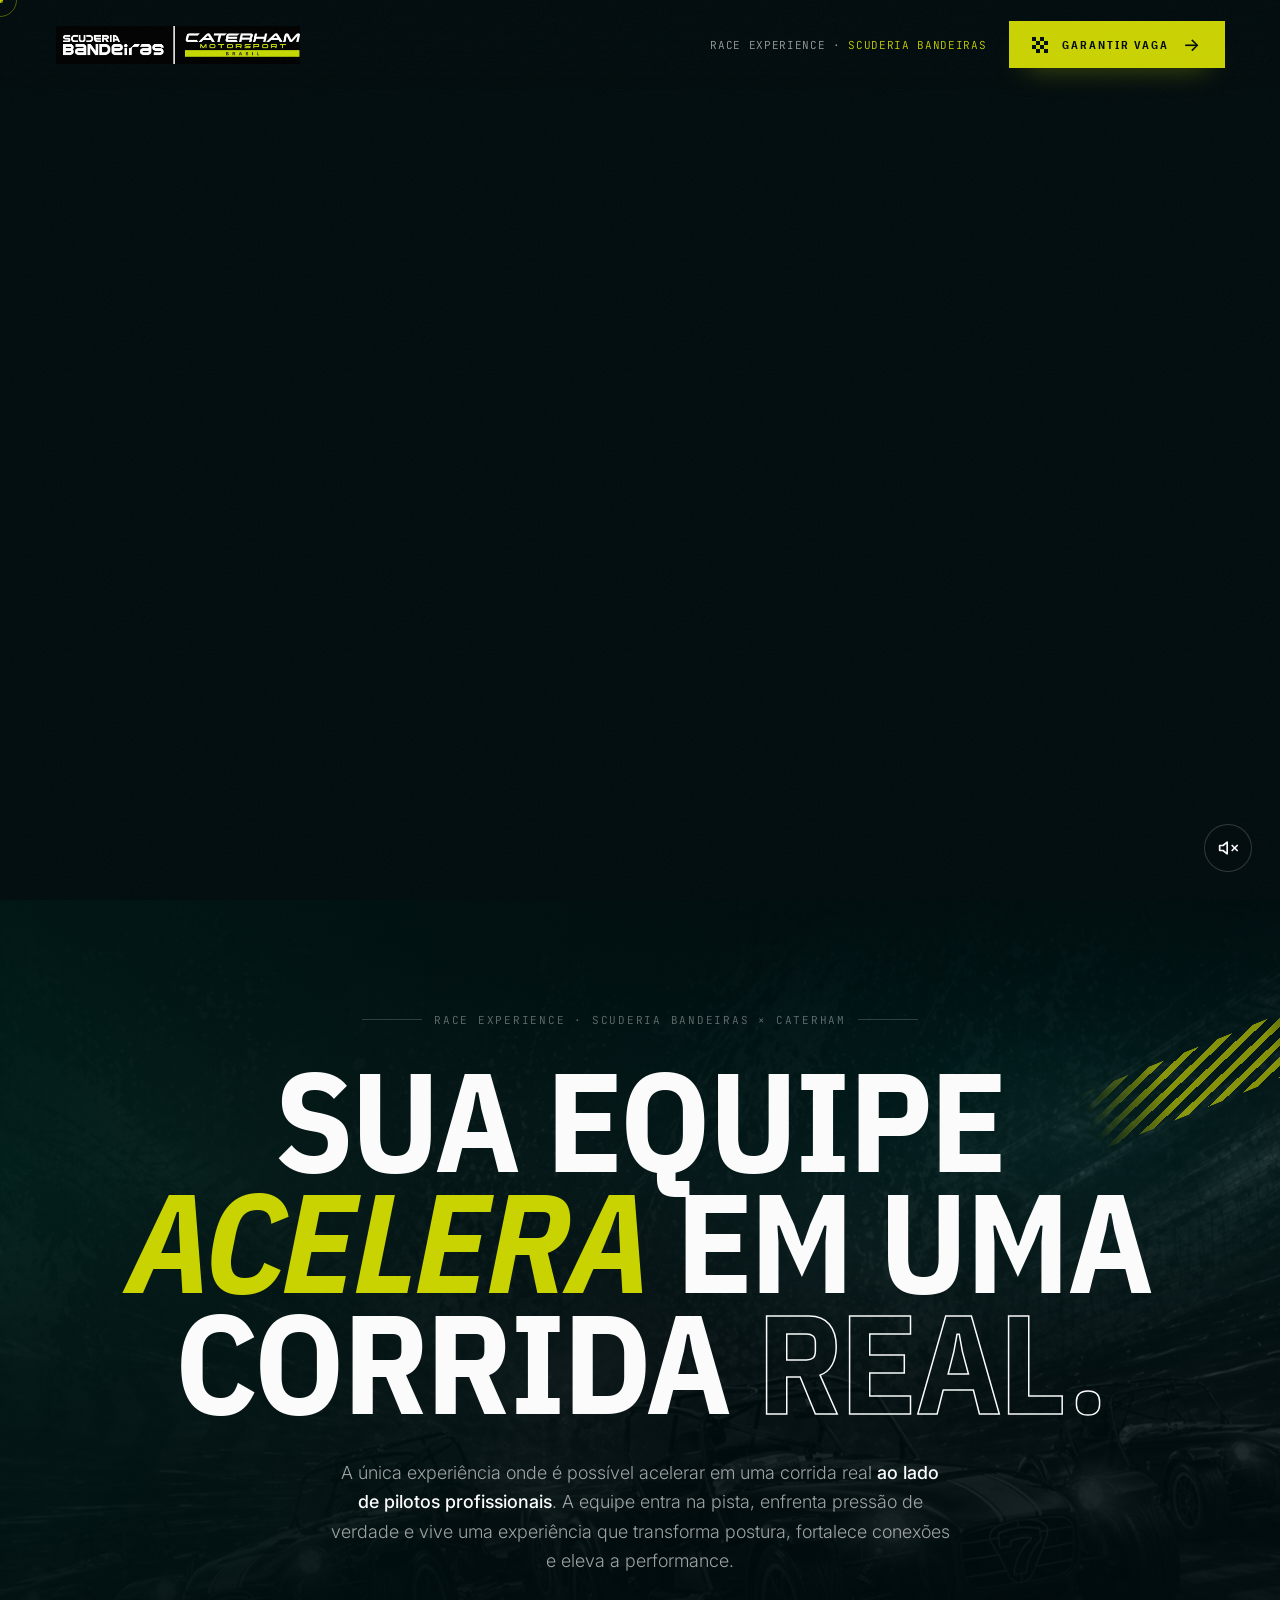
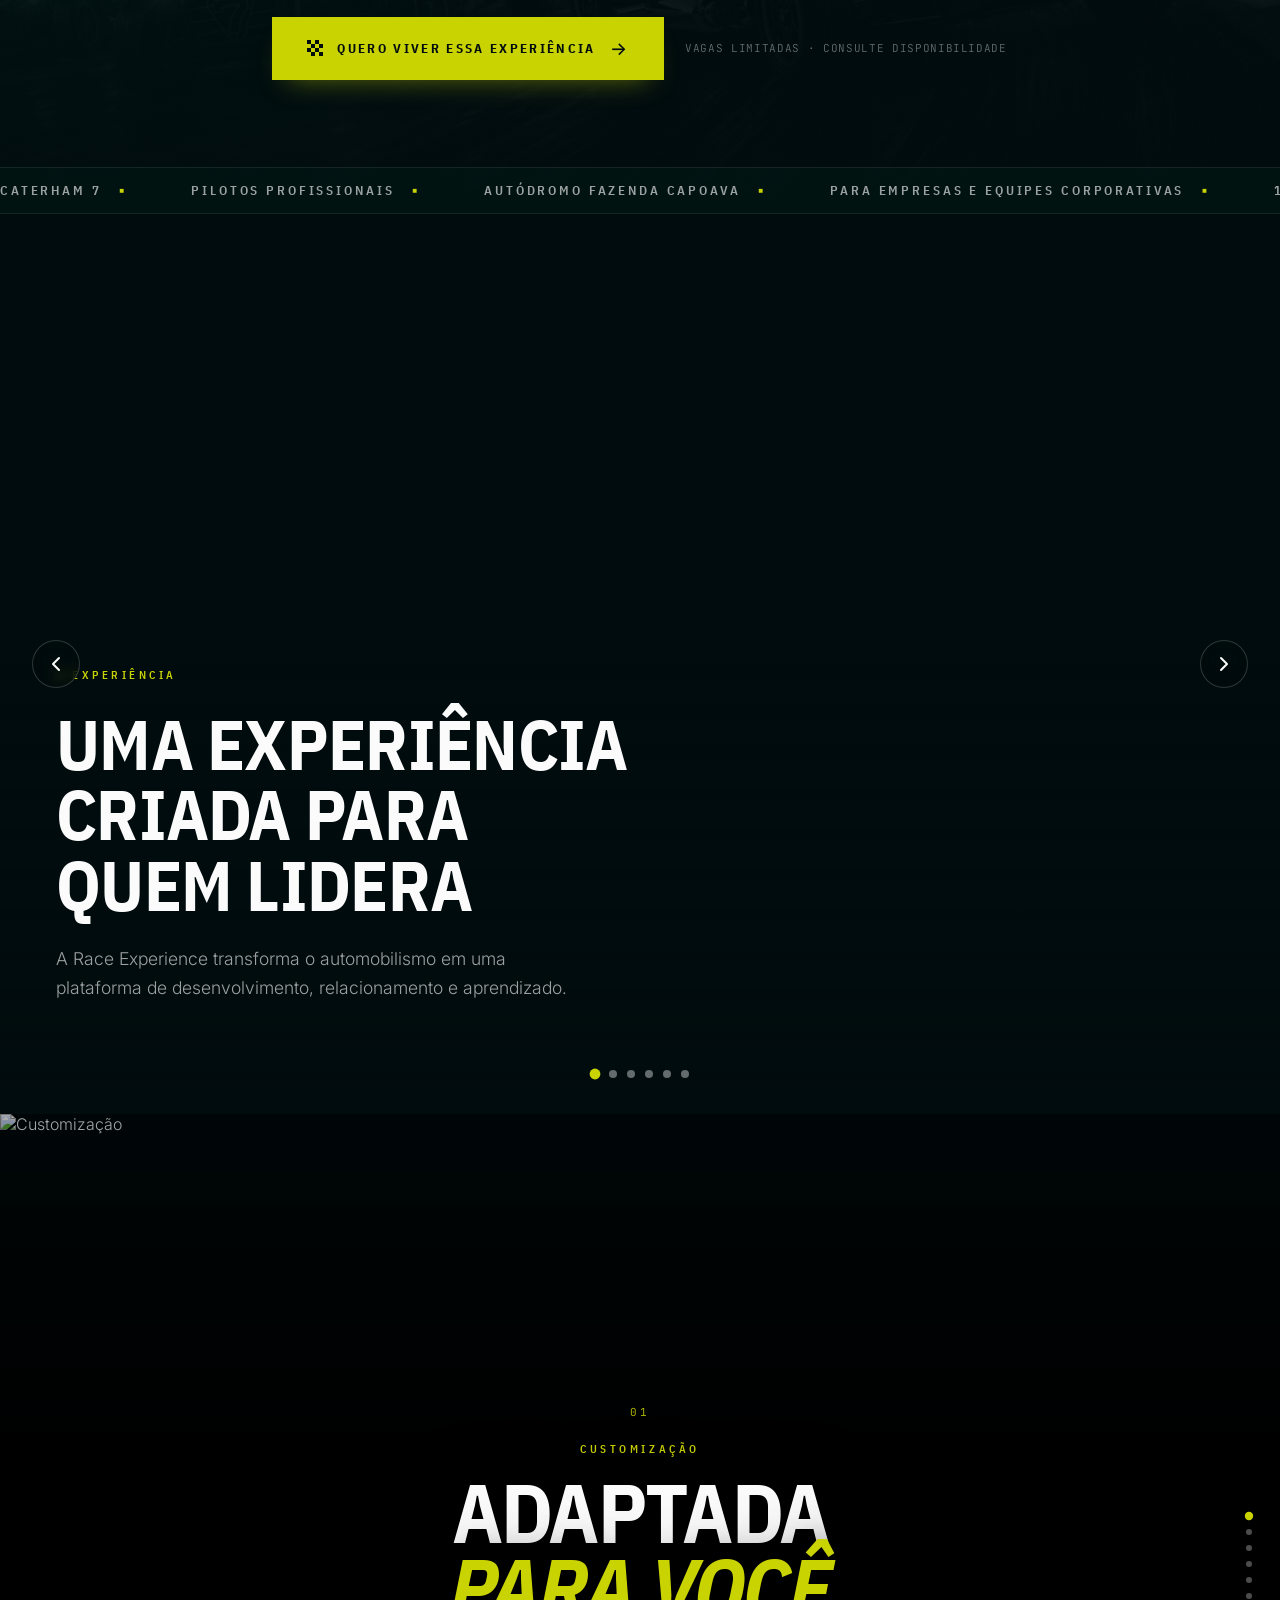
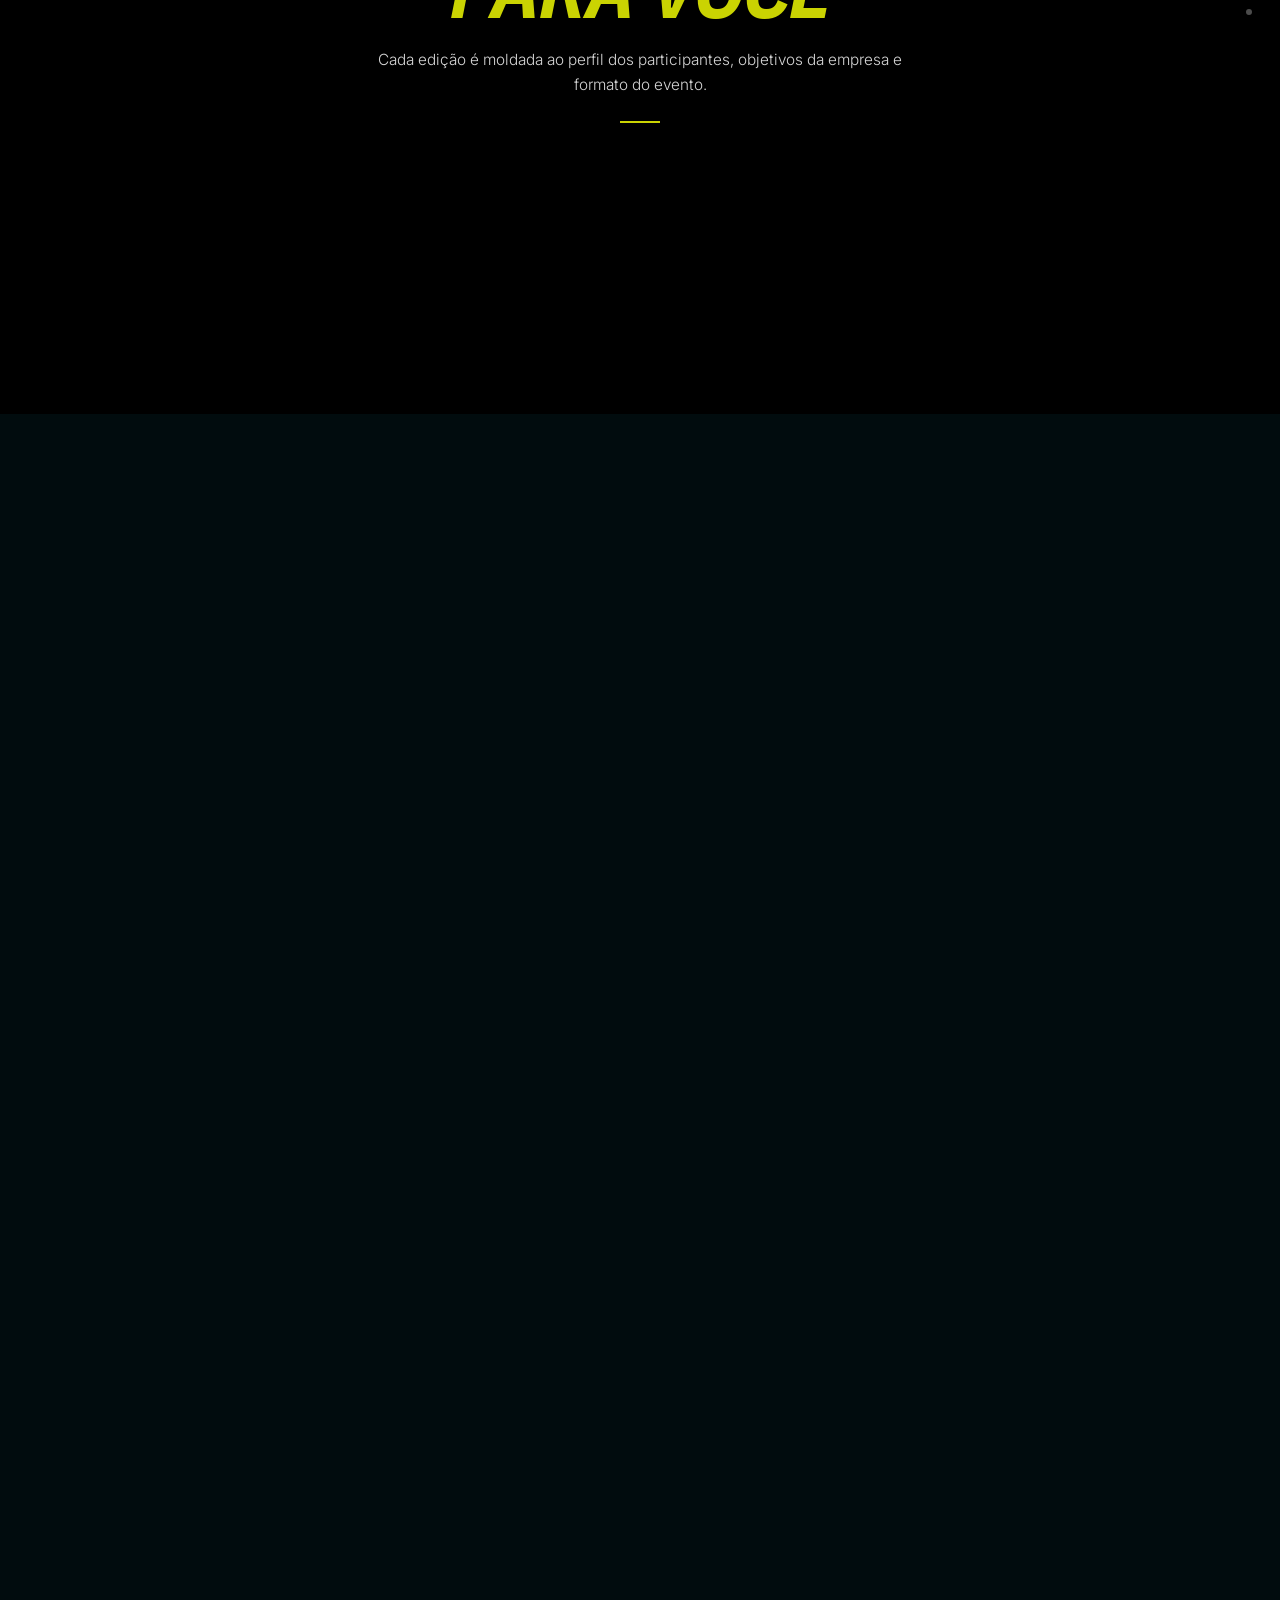
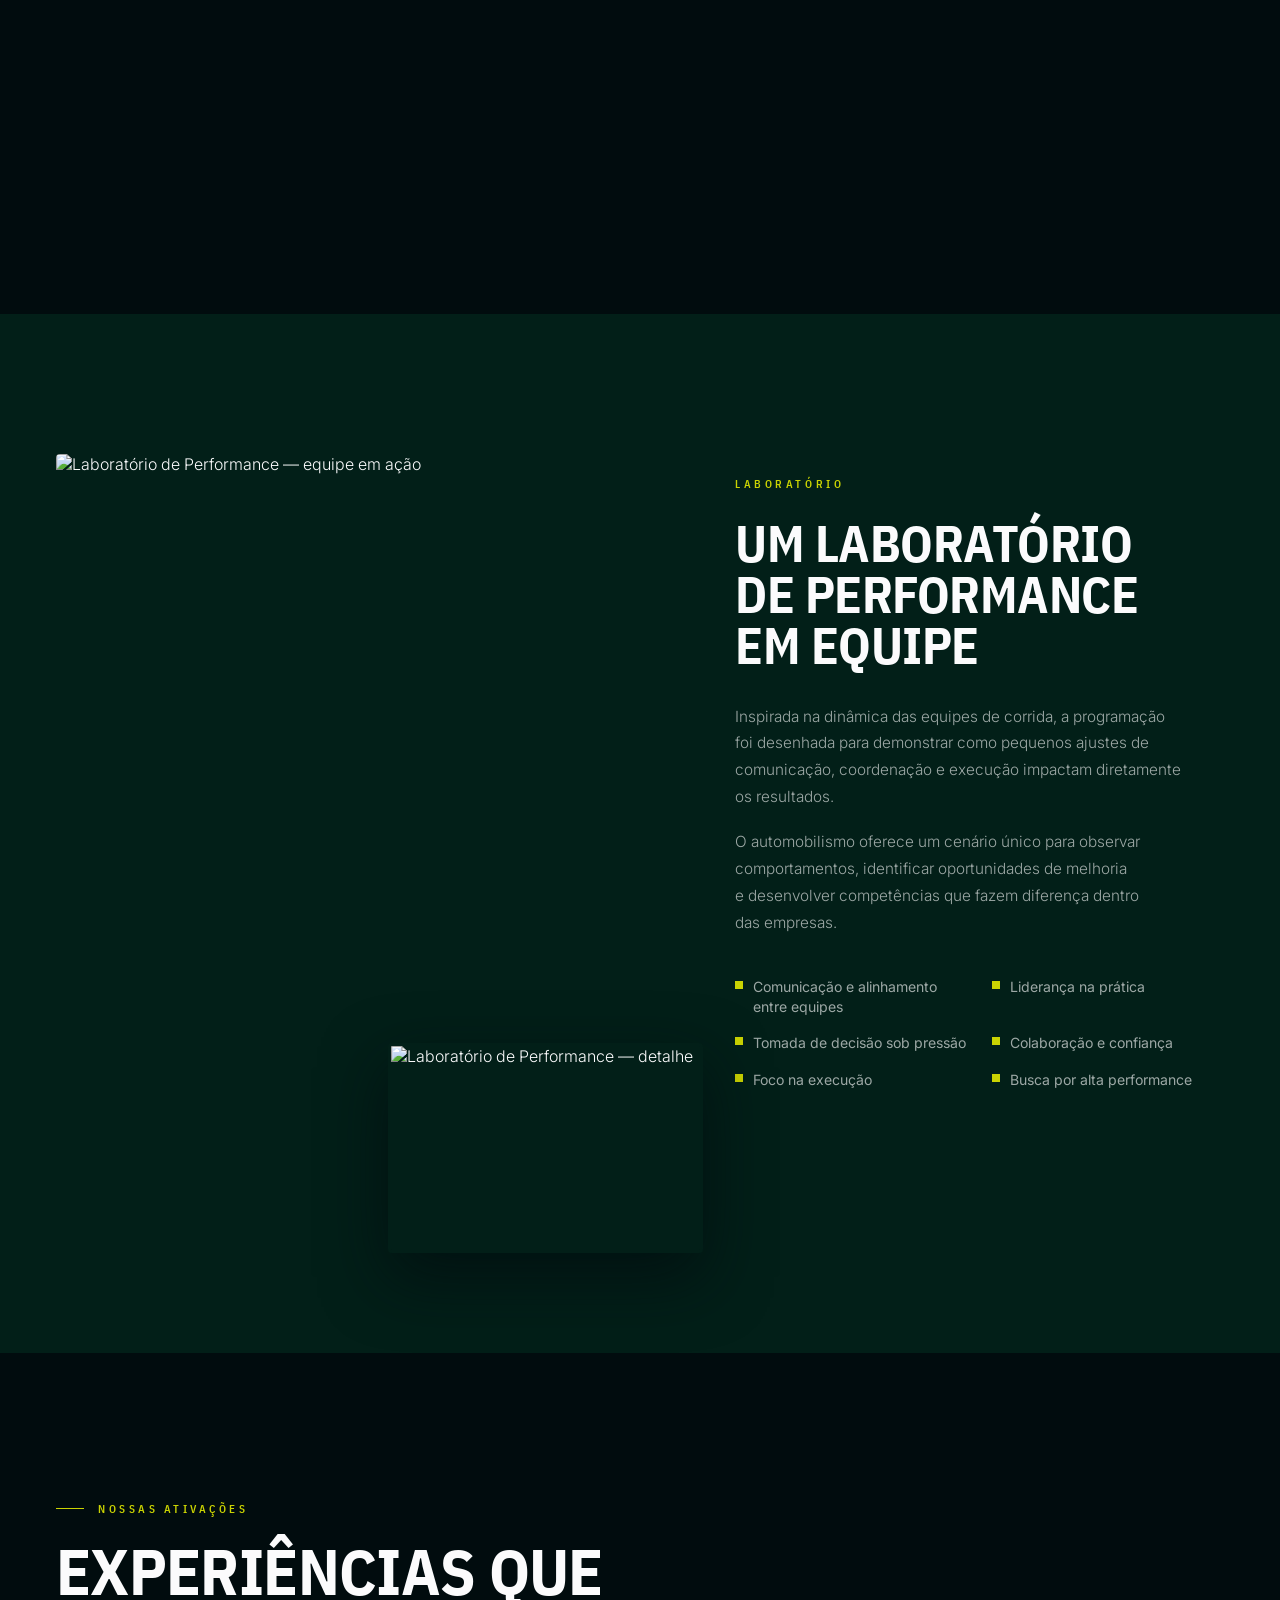
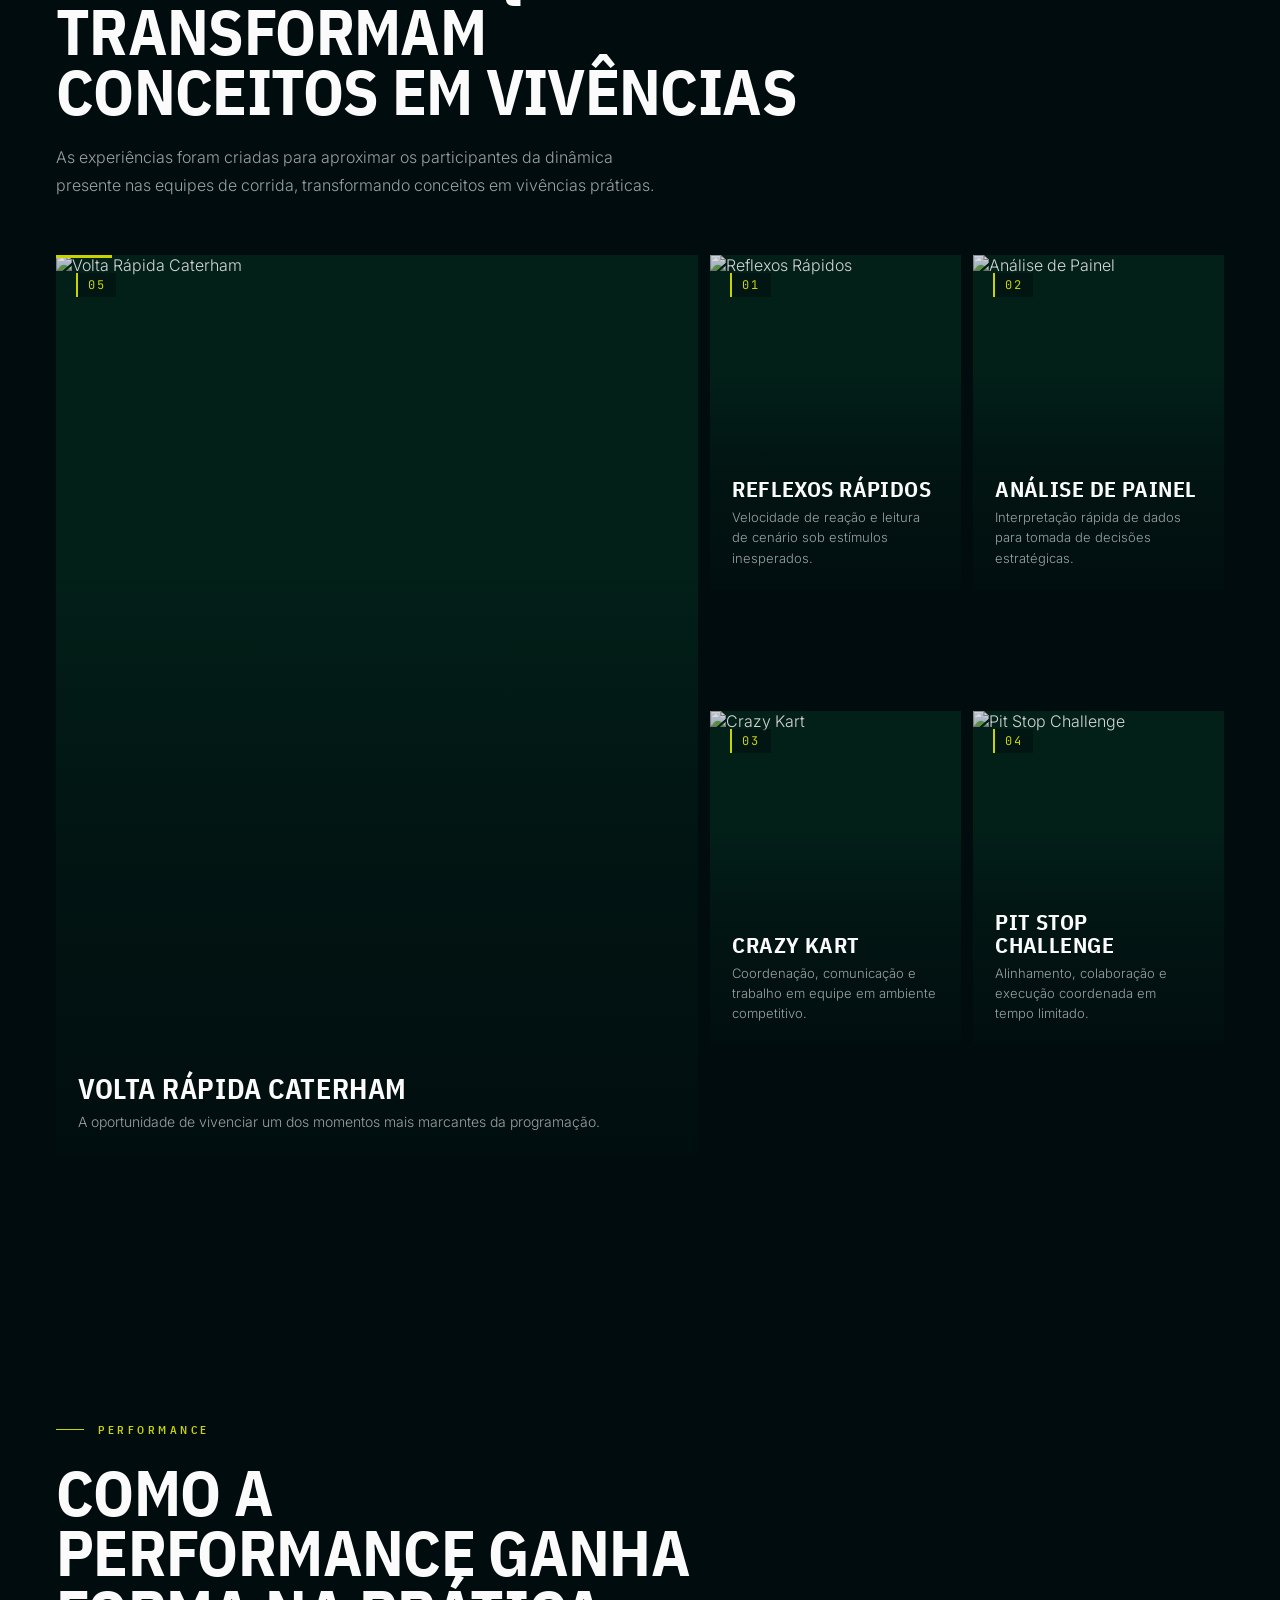
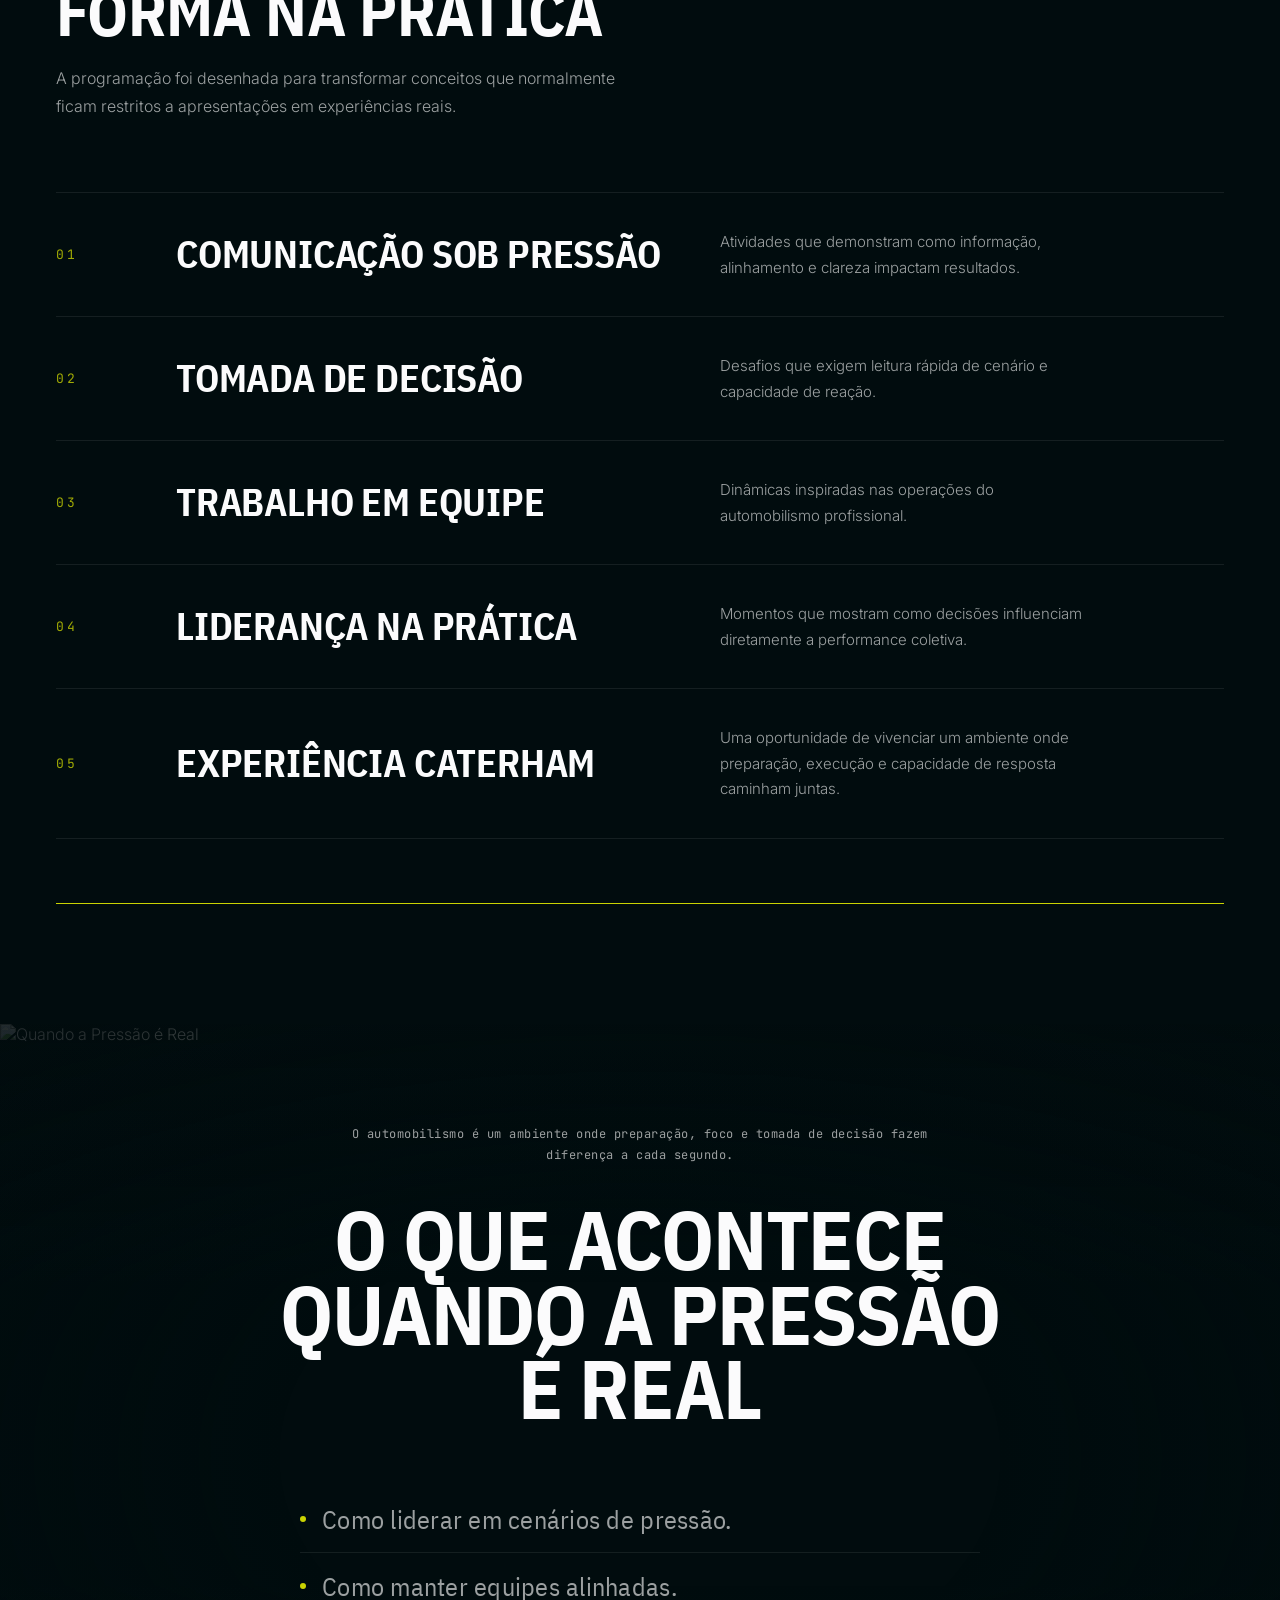
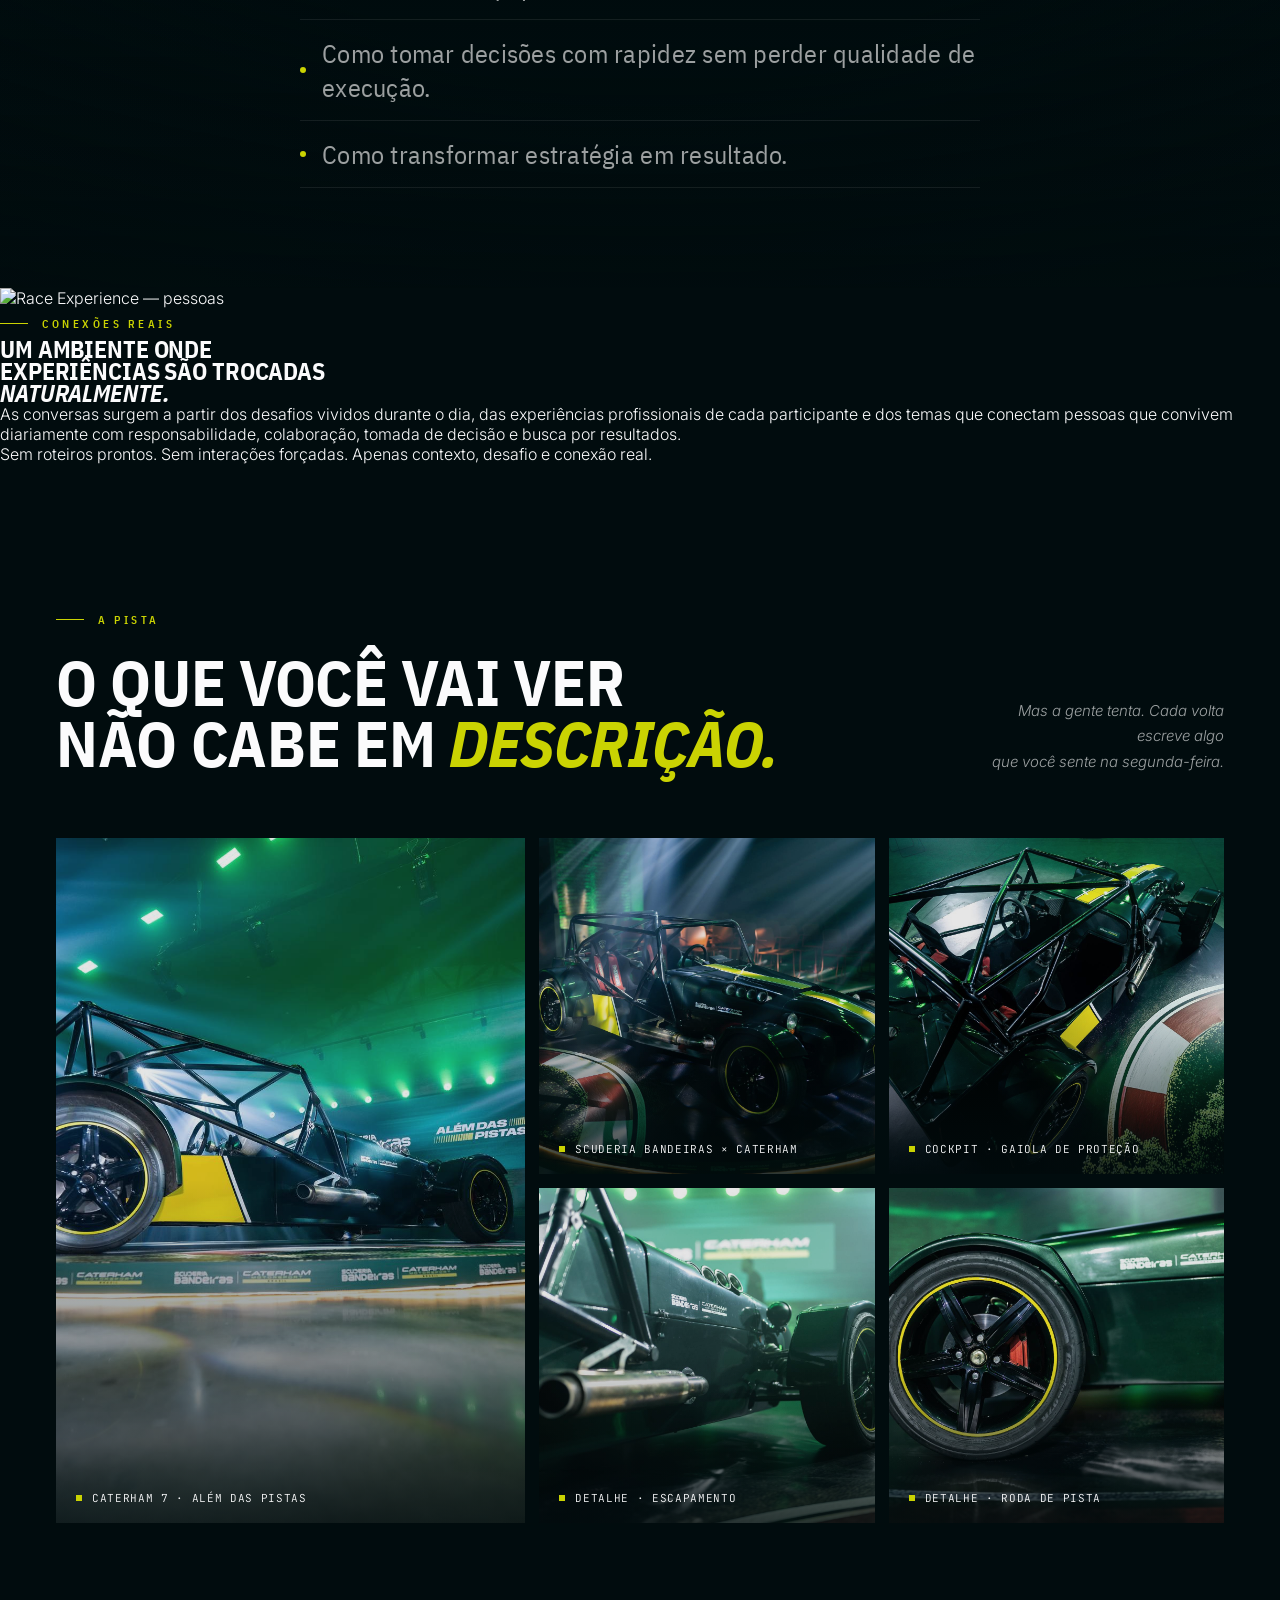
==== index.html @ dd2b0c69 "fix: injeta JS do scroll-lock cinematografico na sec-caterham-exp O JS anterior nao foi substituido " ====
<!DOCTYPE html>
<html lang="pt-BR">
<head>
  <meta charset="UTF-8">
  <meta name="viewport" content="width=device-width, initial-scale=1.0">
  <title>Race Experience — Scuderia Bandeiras × Caterham Motorsport</title>
  <link rel="preconnect" href="https://fonts.googleapis.com">
  <link rel="preconnect" href="https://fonts.gstatic.com" crossorigin>
  <link href="https://fonts.googleapis.com/css2?family=IBM+Plex+Sans+Condensed:wght@400;500;600;700&family=Inter:wght@300;400;500;600&family=JetBrains+Mono:wght@400;500&display=swap" rel="stylesheet">
  <style>
    /* ── TOKENS ──────────────────────────────────────────────── */
    :root {
      --ink:       #010C0E;
      --ink-1:     #04181A;
      --emerald:   #023B2D;
      --emerald-d: #021F18;
      --teal:      #014F48;
      --teal-l:    #016C62;
      --lime:      #CAD302;
      --lime-d:    #A8B002;
      --paper:     #FBFBFC;
      --paper-60:  rgba(251,251,252,.62);
      --paper-40:  rgba(251,251,252,.40);
      --paper-18:  rgba(251,251,252,.18);
      --paper-08:  rgba(251,251,252,.08);
      --lime-20:   rgba(202,211,2,.20);
      --lime-12:   rgba(202,211,2,.12);
    }

    /* ── RESET ───────────────────────────────────────────────── */
    *, *::before, *::after { box-sizing: border-box; margin: 0; padding: 0; }
    html { scroll-behavior: smooth; background: var(--ink); }
    img  { display: block; max-width: 100%; }
    body {
      background: var(--ink); color: var(--paper);
      font-family: 'Inter', sans-serif; font-weight: 300;
      overflow-x: hidden; -webkit-font-smoothing: antialiased;
      cursor: none;
    }

    /* grain overlay */
    body::before {
      content: ''; position: fixed; inset: 0;
      pointer-events: none; z-index: 9998; opacity: .04;
      background: url("data:image/svg+xml,%3Csvg xmlns='http://www.w3.org/2000/svg' width='280' height='280'%3E%3Cfilter id='g'%3E%3CfeTurbulence type='fractalNoise' baseFrequency='.85' numOctaves='3' stitchTiles='stitch'/%3E%3C/filter%3E%3Crect width='280' height='280' filter='url(%23g)'/%3E%3C/svg%3E") repeat;
    }

    /* ── CURSOR ──────────────────────────────────────────────── */
    .cur-dot, .cur-ring {
      position: fixed; border-radius: 50%;
      pointer-events: none; z-index: 99999;
      transform: translate(-50%,-50%); will-change: left,top;
    }
    .cur-dot  { width:5px; height:5px; background: var(--lime); }
    .cur-ring {
      width:34px; height:34px;
      border: 1px solid rgba(202,211,2,.40);
      transition: width .25s, height .25s, border-color .25s, background .25s;
    }
    @media (hover:none) { .cur-dot,.cur-ring { display:none; } body { cursor:auto; } }

    /* ── LAYOUT ──────────────────────────────────────────────── */
    .wrap { max-width:1320px; margin:0 auto; padding:0 56px; }
    @media (max-width:768px) { .wrap { padding:0 22px; } }

    /* ── TYPE ────────────────────────────────────────────────── */
    .display, h1, h2, h3 {
      font-family:'IBM Plex Sans Condensed', sans-serif;
      font-weight:700; text-transform:uppercase;
      line-height:.92; letter-spacing:-.005em;
      text-wrap: balance;
    }
    p { text-wrap: pretty; }
    .mono {
      font-family:'JetBrains Mono', monospace;
      font-weight:400; letter-spacing:.04em;
    }

    /* ── SECTION LABEL (rótulo verde pequeno) ────────────────── */
    .label {
      display:inline-flex; align-items:center; gap:14px;
      font-family:'IBM Plex Sans Condensed', sans-serif;
      font-size:11px; font-weight:600; letter-spacing:.32em;
      text-transform:uppercase; color:var(--lime);
      padding:7px 0;
    }
    .label::before {
      content:''; width:28px; height:1px; background:var(--lime);
    }

    /* ── BUTTONS ─────────────────────────────────────────────── */
    .btn {
      display:inline-flex; align-items:center; gap:14px;
      font-family:'IBM Plex Sans Condensed', sans-serif;
      font-size:13px; font-weight:700; letter-spacing:.18em; text-transform:uppercase;
      padding:20px 34px; text-decoration:none; transition:.25s; cursor:none;
      position:relative; overflow:hidden;
    }
    .btn-lime {
      background:var(--lime); color:var(--ink);
      box-shadow:0 0 0 1px var(--lime), 0 14px 28px -16px rgba(202,211,2,.55);
    }
    .btn-lime::after {
      content:'→'; font-family:'Inter',sans-serif; font-weight:500;
      transition:transform .25s; font-size:18px;
    }
    .btn-lime:hover { background:#DAE302; transform:translateY(-2px); }
    .btn-lime:hover::after { transform:translateX(6px); }

    .btn-ghost {
      background:transparent; color:var(--paper);
      border:1px solid var(--paper-18);
    }
    .btn-ghost:hover { border-color:var(--lime); color:var(--lime); }

    /* checker icon */
    .flag {
      width:16px; height:16px; display:inline-block;
      background:
        conic-gradient(var(--ink) 25%, transparent 25% 50%, var(--ink) 50% 75%, transparent 75%);
      background-size:8px 8px; background-color:var(--paper);
    }
    .btn-lime .flag { background-color:var(--ink); background-image:
      conic-gradient(var(--lime) 25%, transparent 25% 50%, var(--lime) 50% 75%, transparent 75%); }

    @media (max-width:600px) {
      .btn {
        padding:14px 22px; font-size:12px; gap:10px;
        width:100%; justify-content:center;
      }
      .hero-cta { flex-direction:column; align-items:stretch; }
      .hero-cta .small { margin-left:0; text-align:center; }
    }

    /* ── REVEAL ──────────────────────────────────────────────── */
    [data-r] {
      opacity:0; transition:opacity .9s ease, transform .9s cubic-bezier(.2,.8,.2,1);
      transform:translateY(28px);
    }
    [data-r="left"]  { transform:translateX(-32px); }
    [data-r="right"] { transform:translateX(32px); }
    [data-r="up"]    { transform:translateY(40px); }
    [data-r].in      { opacity:1; transform:none; }
    .d1 { transition-delay:.08s; }
    .d2 { transition-delay:.18s; }
    .d3 { transition-delay:.28s; }
    .d4 { transition-delay:.38s; }
    .d5 { transition-delay:.48s; }

    /* ── PROGRESS BAR ────────────────────────────────────────── */
    .progress {
      position:fixed; top:0; left:0; height:2px;
      background:var(--lime); width:0%; z-index:9997;
      transition:width .1s linear;
    }

    /* ── HEADER ──────────────────────────────────────────────── */
    .topbar {
      position:fixed; top:0; left:0; right:0; z-index:50;
      display:flex; align-items:center; justify-content:space-between;
      padding:22px 56px;
      background:linear-gradient(180deg, rgba(1,12,14,.85) 0%, rgba(1,12,14,0) 100%);
      backdrop-filter:blur(8px);
      transition:padding .3s, background .3s;
    }
    .topbar.scrolled {
      padding:14px 56px;
      background:rgba(1,12,14,.92);
      border-bottom:1px solid var(--paper-08);
    }
    .topbar-l img { height:38px; }
    .topbar-r {
      display:flex; align-items:center; gap:24px;
    }
    .topbar-meta {
      font-family:'JetBrains Mono', monospace;
      font-size:11px; color:var(--paper-60); letter-spacing:.06em;
    }
    .topbar-meta span { color:var(--lime); }
    .topbar .btn { padding:12px 22px; font-size:11px; }
    @media (max-width:760px) {
      .topbar { padding:16px 22px; justify-content:center; }
      .topbar-r { display:none; }
    }

    /* ════════════════════════════════════════════════════════
       §1  HERO
    ════════════════════════════════════════════════════════ */
    #hero {
      position:relative; min-height:100vh;
      display:flex; flex-direction:column;
      padding-top:104px;
      background:
        radial-gradient(80% 60% at 80% 20%, rgba(1,79,72,.35) 0%, transparent 60%),
        radial-gradient(60% 50% at 10% 90%, rgba(2,59,45,.55) 0%, transparent 60%),
        var(--ink);
      overflow:hidden;
    }
    .hero-bg {
      position:absolute; inset:0;
      background:url('Brand/IMAGENS PAGINA/BACKGROUND.png') center 50% / cover no-repeat;
      opacity:.32;
      mix-blend-mode:luminosity;
      transform:scale(1.06);
      transition:transform 7s cubic-bezier(.16,1,.3,1), opacity 1.2s ease;
    }
    .hero-bg.go { transform:scale(1); }
.hero-veil {
      position:absolute; inset:0;
      background:
        linear-gradient(180deg, rgba(1,12,14,.55) 0%, rgba(1,12,14,.2) 30%, rgba(1,12,14,.85) 78%, var(--ink) 100%),
        linear-gradient(108deg, rgba(2,59,45,.55) 0%, transparent 50%);
    }
    /* diagonal racing stripes */
    .hero-stripes {
      position:absolute; right:-80px; top:140px; width:280px; height:60px;
      background:repeating-linear-gradient(
        -22deg,
        var(--lime) 0 6px,
        transparent 6px 14px
      );
      opacity:.65; transform:rotate(-22deg);
      mask-image:linear-gradient(90deg, transparent 0%, #000 30%, #000 70%, transparent 100%);
    }
    @media (max-width:900px){ .hero-stripes { display:none; } }

    .hero-grid {
      position:relative; z-index:5; flex:1;
      display:flex; flex-direction:column; align-items:center;
      justify-content:flex-end; text-align:center;
      gap:60px;
      padding:0 56px 88px;
    }
    .hero-main { width:100%; display:flex; flex-direction:column; align-items:center; }
    @media (max-width:980px){
      .hero-grid { padding:0 22px 60px; gap:40px; }
    }

    .hero-num {
      font-family:'JetBrains Mono', monospace;
      font-size:11px; color:var(--paper-40); letter-spacing:.16em;
      margin-bottom:32px; display:inline-flex; align-items:center; gap:12px;
      justify-content:center;
    }
    .hero-num::before, .hero-num::after {
      content:''; width:60px; height:1px; background:var(--paper-18);
    }

    .hero-h1 {
      font-size:clamp(58px, 11vw, 168px);
      line-height:.86; letter-spacing:-.018em;
      color:var(--paper);
      margin-bottom:36px;
      text-align:center;
    }
    .hero-h1 .lime { color:var(--lime); font-style:italic; }
    .hero-h1 .out  {
      -webkit-text-stroke:1.5px var(--paper);
      color:transparent;
    }

    .hero-sub {
      font-family:'Inter', sans-serif;
      font-size:clamp(15px, 1.4vw, 18px); font-weight:300;
      line-height:1.65; color:var(--paper-60);
      max-width:620px; margin:0 auto 42px;
      text-align:center;
    }
    .hero-sub strong { color:var(--paper); font-weight:500; }

    .hero-cta { display:flex; flex-wrap:wrap; gap:14px; align-items:center; justify-content:center; }
    .hero-cta .small {
      font-family:'JetBrains Mono', monospace;
      font-size:11px; color:var(--paper-40); letter-spacing:.06em;
      margin-left:8px;
    }

    /* hero side card (date) — floats top-right */
    .hero-card {
      position:absolute; top:130px; right:56px; z-index:6;
      background:var(--emerald-d);
      border:1px solid var(--paper-08);
      padding:24px 22px;
      width:220px;
    }
    @media (max-width:1100px){ .hero-card { display:none; } }
    .hero-card::before {
      content:''; position:absolute; top:0; left:0; width:36px; height:3px;
      background:var(--lime);
    }
    .hero-card .lbl {
      font-family:'JetBrains Mono', monospace;
      font-size:10px; letter-spacing:.28em; text-transform:uppercase;
      color:var(--paper-40); margin-bottom:18px;
    }
    .hero-card .day {
      font-family:'IBM Plex Sans Condensed', sans-serif;
      font-weight:700; font-size:96px; line-height:.85;
      color:var(--paper);
    }
    .hero-card .month {
      font-family:'IBM Plex Sans Condensed', sans-serif;
      font-weight:700; font-size:24px; text-transform:uppercase;
      letter-spacing:.06em; color:var(--lime); margin-top:6px;
    }
    .hero-card .year {
      font-family:'JetBrains Mono', monospace;
      font-size:12px; color:var(--paper-40); letter-spacing:.16em;
      margin-top:18px; padding-top:16px; border-top:1px dashed var(--paper-08);
    }
    @media (max-width:980px){
      .hero-card { max-width:280px; }
    }

    /* hero ticker */
    .ticker {
      position:relative; z-index:5;
      border-top:1px solid var(--paper-08);
      border-bottom:1px solid var(--paper-08);
      background:rgba(2,31,24,.4);
      overflow:hidden; padding:14px 0;
    }
    .ticker-track {
      display:flex; gap:64px;
      animation:slide 40s linear infinite;
      white-space:nowrap;
    }
    .ticker-track span {
      font-family:'IBM Plex Sans Condensed', sans-serif;
      font-weight:600; font-size:13px; letter-spacing:.22em;
      text-transform:uppercase; color:var(--paper-60);
      display:flex; align-items:center; gap:18px;
    }
    .ticker-track span::after {
      content:'■'; color:var(--lime); font-size:8px;
    }
    @keyframes slide {
      from { transform:translateX(0); }
      to   { transform:translateX(-50%); }
    }

    /* ════════════════════════════════════════════════════════
       §2  EXPERIÊNCIA
    ════════════════════════════════════════════════════════ */
    #exp { padding:140px 0 0; background:var(--ink); position:relative; }
    .exp-g {
      display:grid; grid-template-columns:1fr 1fr; gap:96px;
      align-items:start; margin-bottom:96px;
    }
    @media (max-width:960px){ .exp-g { grid-template-columns:1fr; gap:48px; } }

    .exp-h2 {
      font-size:clamp(28px, 5.5vw, 78px);
      line-height:.95; letter-spacing:-.01em;
      color:var(--paper); margin-top:18px;
    }
    @media (max-width:600px) {
      .exp-h2 { font-size:26px; line-height:1.05; }
      .exp-h2 br { display:none; }
    }
    .exp-h2 em { color:var(--lime); font-style:italic; font-weight:700; }

    .exp-body p {
      font-family:'Inter', sans-serif; font-weight:300;
      font-size:17px; line-height:1.78; color:var(--paper-60);
    }
    .exp-body p + p { margin-top:22px; }
    .exp-body strong { color:var(--paper); font-weight:500; }
    .exp-body .nada {
      font-family:'IBM Plex Sans Condensed', sans-serif; font-weight:700;
      text-transform:uppercase; letter-spacing:.04em;
      font-size:24px; color:var(--lime);
      margin-top:32px; display:inline-block;
      padding:10px 0; border-top:2px solid var(--lime); border-bottom:2px solid var(--lime);
    }

    /* full-bleed strip — 1 dia completo */
    .exp-strip {
      background:var(--lime); color:var(--ink);
      padding:46px 0; position:relative; overflow:hidden;
    }
    .exp-strip::before, .exp-strip::after {
      content:''; position:absolute; top:0; bottom:0;
      width:120px;
      background:repeating-linear-gradient(
        45deg,
        var(--ink) 0 10px,
        var(--lime) 10px 20px
      );
    }
    .exp-strip::before { left:0; mask-image:linear-gradient(90deg, #000, transparent); }
    .exp-strip::after  { right:0; mask-image:linear-gradient(-90deg, #000, transparent); }
    .exp-strip-in {
      max-width:1320px; margin:0 auto; padding:0 56px;
      display:flex; align-items:center; justify-content:center; gap:42px;
      flex-wrap:wrap; text-align:center;
    }
    .exp-strip-in .blk {
      font-family:'IBM Plex Sans Condensed', sans-serif; font-weight:700;
      text-transform:uppercase; letter-spacing:.02em;
      font-size:clamp(22px, 3.4vw, 42px); color:var(--ink);
    }
    .exp-strip-in .blk em { font-style:italic; }
    .exp-strip-in .sep {
      width:8px; height:8px; background:var(--ink); border-radius:50%;
    }

    /* ════════════════════════════════════════════════════════
       §3  PARA QUEM
    ════════════════════════════════════════════════════════ */
    #who {
      background:var(--emerald-d); padding:140px 0;
      position:relative; overflow:hidden;
    }
    #who::before {
      content:''; position:absolute; inset:0;
      background:
        radial-gradient(50% 50% at 80% 0%, rgba(1,79,72,.45) 0%, transparent 60%),
        radial-gradient(40% 40% at 0% 100%, rgba(202,211,2,.06) 0%, transparent 60%);
      pointer-events:none;
    }
    .who-head {
      max-width:880px; margin:0 auto 80px; position:relative; z-index:2;
      text-align:center;
    }
    .who-head .label { justify-content:center; }
    .who-h2 {
      font-size:clamp(36px, 5.2vw, 78px);
      line-height:.96; color:var(--paper); margin-top:20px;
    }
    .who-h2 em { color:var(--lime); font-style:italic; }
    .who-sub {
      font-family:'Inter', sans-serif; font-weight:300;
      font-size:18px; line-height:1.7; color:var(--paper-60);
      margin:24px auto 0; max-width:600px;
    }

    .who-g {
      display:grid; grid-template-columns:repeat(4, 1fr);
      gap:1px; background:var(--paper-08);
      border:1px solid var(--paper-08);
      position:relative; z-index:2;
    }
    .who-c {
      background:var(--emerald-d);
      padding:42px 30px 38px; position:relative;
      transition:background .3s ease, transform .3s ease;
      display:flex; flex-direction:column; min-height:340px;
    }
    .who-c:hover { background:var(--emerald); }
    .who-c:hover .who-arrow { transform:translateX(6px); color:var(--lime); }
    .who-c:hover .who-bar { width:100%; }

    .who-n {
      font-family:'JetBrains Mono', monospace;
      font-size:13px; color:var(--lime); letter-spacing:.16em;
      margin-bottom:30px;
    }
    .who-bar {
      width:32px; height:2px; background:var(--lime);
      margin-bottom:22px; transition:width .5s cubic-bezier(.16,1,.3,1);
    }
    .who-t {
      font-family:'IBM Plex Sans Condensed', sans-serif;
      font-weight:700; font-size:24px; text-transform:uppercase;
      letter-spacing:.005em; color:var(--paper); margin-bottom:18px;
      line-height:1.05;
    }
    .who-p {
      font-family:'Inter', sans-serif; font-weight:300;
      font-size:14.5px; line-height:1.7; color:var(--paper-60);
      flex:1;
    }
    .who-arrow {
      margin-top:24px; font-family:'IBM Plex Sans Condensed', sans-serif;
      font-weight:600; font-size:18px; color:var(--paper-40);
      transition:transform .3s ease, color .3s ease;
    }
    @media (max-width:1100px){ .who-g { grid-template-columns:repeat(2,1fr); } }
    @media (max-width:560px){ .who-g { grid-template-columns:1fr; } }

    .who-cta { margin-top:64px; text-align:center; position:relative; z-index:2; }

    /* ════════════════════════════════════════════════════════
       §4  GALERIA
    ════════════════════════════════════════════════════════ */
    #gallery { padding:140px 0; background:var(--ink); }
    .gal-head {
      display:grid; grid-template-columns:1fr auto;
      align-items:end; gap:40px; margin-bottom:64px;
    }
    .gal-h2 {
      font-size:clamp(36px, 5vw, 72px);
      line-height:.96; color:var(--paper); margin-top:18px; max-width:780px;
    }
    .gal-h2 em { color:var(--lime); font-style:italic; }
    .gal-sub {
      font-family:'Inter', sans-serif; font-weight:300;
      font-size:15px; line-height:1.7; color:var(--paper-60);
      max-width:280px; text-align:right; font-style:italic;
    }
    @media (max-width:820px){
      .gal-head { grid-template-columns:1fr; }
      .gal-sub { text-align:left; max-width:none; }
    }

    .gal-grid {
      display:grid;
      grid-template-columns:1.4fr 1fr 1fr;
      grid-template-rows:auto auto;
      gap:14px;
    }
    .gal-cell {
      position:relative; overflow:hidden;
      background:var(--emerald-d);
      aspect-ratio: 4/3;
    }
    .gal-cell img {
      width:100%; height:100%; object-fit:cover;
      transition:transform 1.2s cubic-bezier(.2,.8,.2,1), filter .6s;
      filter:saturate(.85) brightness(.9);
    }
    .gal-cell:hover img { transform:scale(1.06); filter:saturate(1) brightness(1); }
    .gal-cell::after {
      content:''; position:absolute; inset:0;
      background:linear-gradient(180deg, transparent 50%, rgba(1,12,14,.8) 100%);
      pointer-events:none;
    }
    .gal-cap {
      position:absolute; bottom:18px; left:20px; right:20px;
      z-index:2; color:var(--paper);
      font-family:'JetBrains Mono', monospace;
      font-size:11px; letter-spacing:.06em;
      display:flex; align-items:center; gap:10px;
    }
    .gal-cap::before {
      content:''; width:6px; height:6px; background:var(--lime); flex-shrink:0;
    }
    .gal-1 { grid-row:1 / 3; aspect-ratio:auto; }
    .gal-2 { aspect-ratio:1/1; }
    .gal-3 { aspect-ratio:1/1; }
    .gal-4 { aspect-ratio:1/1; }
    .gal-5 { aspect-ratio:1/1; }
    @media (max-width:820px){
      .gal-grid { grid-template-columns:1fr 1fr; }
      .gal-1 { grid-row:auto; aspect-ratio:4/3; }
    }
    @media (max-width:520px){
      .gal-grid { grid-template-columns:1fr; }
    }

    /* ════════════════════════════════════════════════════════
       §5  LARGADA
    ════════════════════════════════════════════════════════ */
    #start {
      position:relative; padding:160px 0 140px;
      background:
        linear-gradient(180deg, var(--ink) 0%, var(--emerald-d) 60%, var(--ink) 100%);
      overflow:hidden;
    }
    .start-bg {
      position:absolute; inset:0;
      background:url('Brand/IMAGENS PAGINA/BG.png') center / cover no-repeat;
      opacity:.05;
    }
    /* finish-line graphic */
    .finish-line {
      position:absolute; left:0; right:0; top:50%; height:48px;
      transform:translateY(-50%);
      background:repeating-linear-gradient(
        90deg,
        var(--paper) 0 28px,
        var(--ink) 28px 56px
      );
      opacity:.05;
    }

    .start-in { position:relative; z-index:2; text-align:center; }
    .start-in > .label { justify-content:center; }
    .start-h2 {
      font-size:clamp(46px, 7vw, 108px);
      line-height:.92; color:var(--paper);
      max-width:1100px; margin:0 auto;
    }
    .start-h2 em { color:var(--lime); font-style:italic; }
    .start-p {
      font-family:'Inter', sans-serif; font-weight:300;
      font-size:18px; line-height:1.78; color:var(--paper-60);
      max-width:680px; margin:32px auto 0;
    }
    .start-p strong { color:var(--paper); font-weight:500; }

    .start-info {
      margin-top:72px;
      display:grid; grid-template-columns:repeat(3, 1fr);
      gap:1px; background:var(--paper-08);
      border:1px solid var(--paper-08);
    }
    .start-info > div {
      background:rgba(1,12,14,.7);
      padding:32px 30px;
    }
    .info-l {
      font-family:'JetBrains Mono', monospace;
      font-size:11px; color:var(--lime); letter-spacing:.24em;
      text-transform:uppercase; margin-bottom:16px;
      display:flex; align-items:center; gap:10px;
    }
    .info-l svg { width:14px; height:14px; }
    .info-v {
      font-family:'IBM Plex Sans Condensed', sans-serif;
      font-weight:700; font-size:clamp(22px, 2.4vw, 32px);
      text-transform:uppercase; color:var(--paper);
      letter-spacing:.005em; line-height:1.05;
    }
    .info-s {
      font-family:'Inter', sans-serif; font-weight:300;
      font-size:14px; color:var(--paper-60); margin-top:8px;
    }
    @media (max-width:820px){
      .start-info { grid-template-columns:1fr; }
    }

    .start-fin {
      margin-top:80px;
      display:grid; grid-template-columns:1.2fr 1fr;
      gap:56px; align-items:center;
      padding-top:60px; border-top:1px solid var(--paper-08);
      text-align:left;
    }
    .start-fin-q {
      font-family:'IBM Plex Sans Condensed', sans-serif;
      font-weight:700; font-size:clamp(28px, 3.6vw, 46px);
      line-height:1; text-transform:uppercase;
      letter-spacing:-.005em; color:var(--paper);
      text-align:left;
    }
    .start-fin-q .quiet { color:var(--paper-40); display:block; font-style:italic; font-weight:600; }
    .start-fin-q em { color:var(--lime); font-style:italic; }
    .start-fin-cta { text-align:right; }
    @media (max-width:820px){
      .start-fin { grid-template-columns:1fr; }
      .start-fin-cta { text-align:left; }
    }

    /* ════════════════════════════════════════════════════════
       §6  PILOTOS
    ════════════════════════════════════════════════════════ */
    #pilots {
      position:relative; padding:140px 0 0;
      background:var(--ink); overflow:hidden;
    }
    .pilots-head {
      max-width:880px; margin:0 auto 72px; text-align:center;
      position:relative; z-index:2;
    }
    .pilots-head .label { justify-content:center; }
    .pilots-h2 {
      font-size:clamp(36px, 5.2vw, 78px);
      line-height:.96; color:var(--paper); margin-top:20px;
    }
    .pilots-h2 em { color:var(--lime); font-style:italic; }
    .pilots-sub {
      font-family:'Inter', sans-serif; font-weight:300;
      font-size:17px; line-height:1.7; color:var(--paper-60);
      margin:24px auto 0; max-width:620px;
    }

    .pilots-img-wrap {
      position:relative; width:100%; overflow:hidden;
      background:var(--emerald-d);
    }
    .pilots-img-wrap img {
      display:block; width:100%; height:auto;
      transition:transform 1.6s cubic-bezier(.2,.8,.2,1);
    }
    .pilots-img-wrap:hover img { transform:scale(1.03); }
    .pilots-img-wrap::after {
      content:''; position:absolute; inset:0;
      background:linear-gradient(
        180deg,
        rgba(1,12,14,.35) 0%,
        transparent 30%,
        transparent 60%,
        rgba(1,12,14,.95) 100%
      );
      pointer-events:none;
    }

    .pilots-names {
      position:absolute; bottom:36px; left:0; right:0; z-index:3;
      display:flex; justify-content:center; flex-wrap:wrap;
      gap:8px 36px;
      padding:0 56px;
    }
    .pilots-names li {
      list-style:none;
      font-family:'IBM Plex Sans Condensed', sans-serif;
      font-weight:700; font-size:clamp(14px, 1.4vw, 18px);
      text-transform:uppercase; letter-spacing:.06em;
      color:var(--paper);
      display:flex; align-items:center; gap:14px;
    }
    .pilots-names li::after {
      content:''; width:6px; height:6px; background:var(--lime);
      border-radius:50%; opacity:.6;
    }
    .pilots-names li:last-child::after { display:none; }
    @media (max-width:760px){
      .pilots-names { position:relative; bottom:auto; padding:32px 22px 8px; background:var(--ink); }
    }

    .pilots-foot {
      max-width:1320px; margin:0 auto;
      padding:64px 56px 0;
      text-align:center;
    }
    .pilots-foot p {
      font-family:'Inter', sans-serif; font-weight:300; font-style:italic;
      font-size:15px; line-height:1.7; color:var(--paper-40);
      max-width:580px; margin:0 auto;
    }
    @media (max-width:760px){
      .pilots-foot { padding:40px 22px 0; }
    }

    /* ════════════════════════════════════════════════════════
       FOOTER
    ════════════════════════════════════════════════════════ */
    footer {
      background:var(--ink-1);
      border-top:1px solid var(--paper-08);
      padding:48px 56px 32px;
    }
    .foot-in {
      max-width:1320px; margin:0 auto;
      display:grid; grid-template-columns:1fr auto 1fr;
      gap:40px; align-items:center;
    }
    .foot-l img { height:40px; opacity:.7; }
    .foot-c {
      text-align:center;
      font-family:'JetBrains Mono', monospace;
      font-size:11px; color:var(--paper-40); letter-spacing:.16em;
    }
    .foot-c span { color:var(--lime); }
    .foot-r { text-align:right; }
    .foot-r a {
      font-family:'IBM Plex Sans Condensed', sans-serif;
      font-weight:600; font-size:12px; text-transform:uppercase;
      letter-spacing:.18em; color:var(--paper-60);
      text-decoration:none; transition:color .25s;
      display:inline-flex; align-items:center; gap:10px;
    }
    .foot-r a:hover { color:var(--lime); }
    @media (max-width:760px){
      footer { padding:36px 22px 28px; }
      .foot-in { grid-template-columns:1fr; text-align:center; gap:24px; }
      .foot-r { text-align:center; }
    }

    /* ════════════════════════════════════════════════════════
       §REEL  VIDEO FULLSCREEN
    ════════════════════════════════════════════════════════ */
    #reel {
      position:relative; width:100%;
      height:100vh; height:100svh;
      overflow:hidden; background:var(--ink);
    }
    #reel video {
      position:absolute; inset:0;
      width:100%; height:100%; object-fit:cover;
      display:block;
    }
    .reel-mob { display:none; }
    @media (max-width:768px) {
      .reel-desk { display:none; }
      .reel-mob  { display:block; }
    }
    .reel-sound {
      position:absolute; bottom:28px; right:28px; z-index:10;
      width:48px; height:48px; border-radius:50%;
      background:rgba(1,12,14,.65);
      border:1px solid rgba(251,251,252,.18);
      color:var(--paper);
      display:flex; align-items:center; justify-content:center;
      cursor:pointer;
      transition:background .25s, border-color .25s;
    }
    .reel-sound:hover { background:rgba(202,211,2,.15); border-color:var(--lime); }
    .reel-sound svg { width:20px; height:20px; pointer-events:none; }


    /* ═══ SEÇÃO 2-3-4: CAROUSEL + SCROLL STORY + LAB ═══ */
/* ============================================================
   SECTION 2: FULLSCREEN EDITORIAL CAROUSEL
   ============================================================ */

.exp-car-section {
  position: relative;
  width: 100%;
  height: 100vh;
  min-height: 560px;
  overflow: hidden;
  background: var(--ink);
}

.exp-car-track {
  position: relative;
  width: 100%;
  height: 100%;
}

.exp-car-slide {
  position: absolute;
  inset: 0;
  display: flex;
  align-items: flex-end;
  opacity: 0;
  transform: translateX(40px);
  transition: opacity 600ms cubic-bezier(0.4, 0, 0.2, 1),
              transform 600ms cubic-bezier(0.4, 0, 0.2, 1);
  pointer-events: none;
  z-index: 1;
}

.exp-car-slide.exp-car-slide--active {
  opacity: 1;
  transform: translateX(0);
  pointer-events: auto;
  z-index: 2;
}

.exp-car-slide.exp-car-slide--exit {
  opacity: 0;
  transform: translateX(-40px);
  z-index: 1;
}

.exp-car-bg {
  position: absolute;
  inset: 0;
  background-size: cover;
  background-position: center;
  background-repeat: no-repeat;
  will-change: transform;
}

.exp-car-overlay {
  position: absolute;
  inset: 0;
  background: linear-gradient(
    to bottom,
    rgba(1, 12, 14, 0) 50%,
    rgba(1, 12, 14, 0.92) 100%
  );
  z-index: 1;
}

.exp-car-content {
  position: relative;
  z-index: 2;
  padding-bottom: 112px;
  width: 100%;
  max-width: 1320px;
  margin: 0 auto;
}

.exp-car-label {
  display: inline-block;
  margin-bottom: 20px;
}

.exp-car-headline {
  font-family: 'IBM Plex Sans Condensed', sans-serif;
  font-weight: 700;
  font-size: clamp(2.4rem, 5.5vw, 5rem);
  line-height: 1.0;
  text-transform: uppercase;
  color: var(--paper);
  letter-spacing: -0.01em;
  margin: 0 0 24px;
}

.exp-car-body {
  font-family: 'Inter', sans-serif;
  font-weight: 300;
  font-size: clamp(0.95rem, 1.4vw, 1.1rem);
  line-height: 1.65;
  color: var(--paper-60);
  max-width: 520px;
  margin: 0;
}

.exp-car-quote {
  font-family: 'IBM Plex Sans Condensed', sans-serif;
  font-weight: 700;
  font-size: clamp(1.4rem, 3vw, 2.4rem);
  line-height: 1.2;
  color: var(--paper);
  max-width: 640px;
  margin: 0;
  font-style: italic;
  letter-spacing: -0.01em;
}

/* Arrows */
.exp-car-arrow {
  position: absolute;
  top: 50%;
  transform: translateY(-50%);
  z-index: 10;
  width: 48px;
  height: 48px;
  display: flex;
  align-items: center;
  justify-content: center;
  background: rgba(1, 12, 14, 0.55);
  border: 1px solid var(--paper-18);
  border-radius: 50%;
  color: var(--paper);
  cursor: pointer;
  transition: background 240ms ease, border-color 240ms ease, opacity 240ms ease;
  backdrop-filter: blur(6px);
  -webkit-backdrop-filter: blur(6px);
}

.exp-car-arrow:hover {
  background: rgba(202, 211, 2, 0.18);
  border-color: var(--lime);
}

.exp-car-arrow--prev { left: 32px; }
.exp-car-arrow--next { right: 32px; }

/* Dots */
.exp-car-dots {
  position: absolute;
  bottom: 36px;
  left: 50%;
  transform: translateX(-50%);
  z-index: 10;
  display: flex;
  gap: 10px;
  align-items: center;
}

.exp-car-dot {
  width: 8px;
  height: 8px;
  border-radius: 50%;
  background: var(--paper-40);
  border: none;
  cursor: pointer;
  padding: 0;
  transition: background 300ms ease, transform 300ms ease;
  flex-shrink: 0;
}

.exp-car-dot.exp-car-dot--active {
  background: var(--lime);
  transform: scale(1.35);
}

.exp-car-dot:hover:not(.exp-car-dot--active) {
  background: var(--paper-60);
}

/* Mobile: hide arrows, rely on swipe */
@media (max-width: 768px) {
  .exp-car-arrow {
    display: none;
  }

  .exp-car-content {
    padding-bottom: 80px;
    text-align: center;
    align-items: center;
  }

  .exp-car-headline {
    font-size: clamp(1.9rem, 8vw, 2.8rem);
  }

  .exp-car-body {
    margin: 0 auto;
    font-size: 0.9rem;
  }

  .exp-car-quote {
    font-size: clamp(1.1rem, 5vw, 1.5rem);
    text-align: center;
    margin: 0 auto;
  }

  .exp-car-dots {
    bottom: 24px;
  }
}


/* ============================================================
   SECTION 3: APPLE SCROLL STORYTELLING
   ============================================================ */

/* === SEÇÃO 3: SCROLL LOCK CINEMATIC === */

#sec-custom {
  position: relative;
  height: 800vh;
}

.story-lock {
  position: sticky;
  top: 0;
  height: 100vh;
  height: 100svh;
  overflow: hidden;
  background: var(--ink);
}

/* Image layers — NO CONTENT inside */
.story-layer {
  position: absolute;
  inset: 0;
  overflow: hidden;
}
.story-layer:nth-child(1) { z-index: 10; }
.story-layer:nth-child(2) { z-index: 20; }
.story-layer:nth-child(3) { z-index: 30; }
.story-layer:nth-child(4) { z-index: 40; }
.story-layer:nth-child(5) { z-index: 50; }
.story-layer:nth-child(6) { z-index: 60; }
.story-layer:nth-child(7) { z-index: 70; }

.story-layer-bg {
  position: absolute; inset: 0;
}
.story-layer-img {
  width: 100%; height: 100%;
  object-fit: cover;
  transform-origin: center center;
  will-change: transform, opacity;
}
.story-layer-veil {
  position: absolute; inset: 0; pointer-events: none;
  background: linear-gradient(
    to top,
    rgba(0,0,0,.80) 0%,
    rgba(0,0,0,.45) 40%,
    rgba(0,0,0,.15) 70%,
    rgba(0,0,0,.05) 100%
  );
}

/* ── TEXT OVERLAY: ABOVE all image layers ─── */
.story-text-overlay {
  position: absolute;
  inset: 0;
  z-index: 100;          /* above all layers (max z-index 70) */
  pointer-events: none;
}

/* Each text block: centered, absolutely stacked */
.story-text-item {
  position: absolute;
  inset: 0;
  display: flex;
  flex-direction: column;
  align-items: center;
  justify-content: center;
  text-align: center;
  padding: 80px;
  opacity: 0;
  will-change: opacity, transform;
}

.story-text-num {
  display: block;
  font-family: 'JetBrains Mono', monospace;
  font-size: 11px; letter-spacing: .28em;
  color: var(--lime); opacity: .85;
  margin-bottom: 16px;
}
.story-text-label { margin-bottom: 12px; display: block; }
.story-text-h {
  font-family: 'IBM Plex Sans Condensed', sans-serif;
  font-weight: 700; text-transform: uppercase;
  font-size: clamp(52px, 6.5vw, 104px);
  line-height: .9; letter-spacing: -.02em;
  color: var(--paper); margin-bottom: 22px;
  text-shadow: 0 2px 32px rgba(0,0,0,.7), 0 0 60px rgba(0,0,0,.5);
  text-wrap: balance;
}
.story-text-h em { color: var(--lime); font-style: italic; }
.story-text-p {
  font-family: 'Inter', sans-serif; font-weight: 300;
  font-size: clamp(15px, 1.2vw, 18px); line-height: 1.65;
  color: rgba(251,251,252,.85); max-width: 560px;
  text-shadow: 0 1px 12px rgba(0,0,0,.8);
  text-wrap: pretty;
}
.story-text-line {
  width: 40px; height: 2px;
  background: var(--lime); margin-top: 24px;
}

/* Progress dots */
.story-lock-dots {
  position: absolute; right: 28px; top: 50%;
  transform: translateY(-50%);
  z-index: 110;
  display: flex; flex-direction: column; gap: 10px;
}
.story-lock-dot {
  width: 6px; height: 6px; border-radius: 50%;
  background: rgba(251,251,252,.3);
  transition: background .3s, transform .3s;
}
.story-lock-dot.active {
  background: var(--lime);
  transform: scale(1.4);
}

@media (max-width: 768px) {
  #sec-custom { height: 700vh; }
  .story-text-item { padding: 24px 28px 60px; }
  .story-text-h { font-size: clamp(36px, 10vw, 52px); }
  .story-lock-dots { display: none; }
}


.lab-section {
  background: var(--emerald-d);
  padding: 140px 0;
  overflow: hidden;
}

.lab-wrap {
  display: flex;
  align-items: flex-start;
  gap: 72px;
}

/* Image column — 52% */
.lab-media {
  flex: 0 0 52%;
  position: relative;
}

.lab-img-primary {
  width: 100%;
  border-radius: 4px;
  overflow: hidden;
  aspect-ratio: 4 / 5;
}

.lab-img-primary img {
  width: 100%;
  height: 100%;
  object-fit: cover;
  display: block;
  transition: transform 600ms ease;
}

.lab-img-primary:hover img {
  transform: scale(1.025);
}

.lab-img-accent {
  position: absolute;
  bottom: -40px;
  right: -40px;
  width: 52%;
  aspect-ratio: 3 / 2;
  border-radius: 4px;
  overflow: hidden;
  border: 3px solid var(--emerald-d);
  box-shadow: 0 24px 64px rgba(1, 12, 14, 0.7);
}

.lab-img-accent img {
  width: 100%;
  height: 100%;
  object-fit: cover;
  display: block;
  transition: transform 600ms ease;
}

.lab-img-accent:hover img {
  transform: scale(1.03);
}

/* Text column */
.lab-content {
  flex: 1;
  padding-top: 16px;
  padding-bottom: 40px;
}

.lab-label {
  display: inline-block;
  margin-bottom: 20px;
}

.lab-headline {
  font-family: 'IBM Plex Sans Condensed', sans-serif;
  font-weight: 700;
  font-size: clamp(2rem, 4vw, 3.4rem);
  line-height: 1.0;
  text-transform: uppercase;
  color: var(--paper);
  letter-spacing: -0.01em;
  margin: 0 0 32px;
}

.lab-body {
  font-family: 'Inter', sans-serif;
  font-weight: 300;
  font-size: clamp(0.9rem, 1.2vw, 1rem);
  line-height: 1.75;
  color: var(--paper-60);
  margin: 0 0 18px;
}

.lab-body:last-of-type {
  margin-bottom: 40px;
}

/* Bullets grid */
.lab-bullets {
  list-style: none;
  margin: 0;
  padding: 0;
  display: grid;
  grid-template-columns: 1fr 1fr;
  gap: 16px 24px;
}

.lab-bullet {
  display: flex;
  align-items: flex-start;
  gap: 10px;
  font-family: 'Inter', sans-serif;
  font-weight: 400;
  font-size: clamp(0.82rem, 1.1vw, 0.92rem);
  color: var(--paper-60);
  line-height: 1.45;
}

.lab-bullet-icon {
  display: inline-block;
  width: 8px;
  height: 8px;
  min-width: 8px;
  background: var(--lime);
  margin-top: 4px;
  flex-shrink: 0;
}

/* Mobile */
@media (max-width: 768px) {
  .lab-section {
    padding: 72px 0 100px;
  }

  .lab-wrap {
    flex-direction: column;
    gap: 48px;
  }

  .lab-media {
    flex: none;
    width: 100%;
  }

  .lab-img-accent {
    position: relative;
    bottom: unset;
    right: unset;
    width: 72%;
    margin: 16px auto 0;
    border: none;
    box-shadow: none;
  }

  .lab-content {
    padding-top: 0;
  }

  .lab-bullets {
    grid-template-columns: 1fr;
  }
}

    /* ═══ SEÇÃO 5-8: ATIVAÇÕES + PERFORMANCE + PRESSÃO + PESSOAS ═══ */
/* ════════════════════════════════════════════════════════
   §5  ATIVAÇÕES
════════════════════════════════════════════════════════ */
#sec-ativacoes {
  padding: 140px 0 120px;
  background: var(--ink);
  position: relative;
  overflow: hidden;
}

.atv-head {
  margin-bottom: 56px;
}

.atv-h2 {
  font-family: 'IBM Plex Sans Condensed', sans-serif;
  font-weight: 700;
  text-transform: uppercase;
  font-size: clamp(32px, 5vw, 72px);
  line-height: .94;
  letter-spacing: -.01em;
  color: var(--paper);
  margin-top: 18px;
  max-width: 820px;
}

.atv-intro {
  font-family: 'Inter', sans-serif;
  font-weight: 300;
  font-size: 16px;
  line-height: 1.75;
  color: var(--paper-60);
  max-width: 620px;
  margin-top: 22px;
}

/* ── Desktop grid layout ── */
.atv-grid-wrap {
  display: grid;
  grid-template-columns: 1.25fr 1fr;
  gap: 12px;
  align-items: stretch;
  max-width: 1320px;
  margin: 0 auto;
  padding: 0 56px;
}

.atv-sub-grid {
  display: grid;
  grid-template-columns: 1fr 1fr;
  grid-template-rows: 1fr 1fr;
  gap: 12px;
}

/* ── Card base ── */
.atv-card {
  position: relative;
  overflow: hidden;
  background: var(--emerald-d);
  cursor: crosshair;
}

.atv-featured {
  aspect-ratio: 3 / 4.2;
}

.atv-sub-grid .atv-card {
  aspect-ratio: 3 / 4;
}

.atv-card img {
  width: 100%;
  height: 100%;
  object-fit: cover;
  display: block;
  transition: transform 1.1s cubic-bezier(.2,.8,.2,1), filter .6s ease;
  filter: saturate(.75) brightness(.85);
}

.atv-card:hover img {
  transform: scale(1.05);
  filter: saturate(1) brightness(.9);
}

.atv-overlay {
  position: absolute;
  inset: 0;
  background: linear-gradient(
    180deg,
    rgba(1,12,14,.0) 35%,
    rgba(1,12,14,.55) 65%,
    rgba(1,12,14,.9) 100%
  );
  pointer-events: none;
}

.atv-num {
  position: absolute;
  top: 18px;
  left: 20px;
  font-size: 12px;
  letter-spacing: .18em;
  color: var(--lime);
  z-index: 3;
  line-height: 1;
  background: rgba(1,12,14,.45);
  padding: 6px 10px;
  border-left: 2px solid var(--lime);
}

.atv-info {
  position: absolute;
  bottom: 0;
  left: 0;
  right: 0;
  padding: 24px 22px 22px;
  z-index: 3;
}

.atv-name {
  font-family: 'IBM Plex Sans Condensed', sans-serif;
  font-weight: 700;
  font-size: 22px;
  text-transform: uppercase;
  letter-spacing: .02em;
  color: var(--paper);
  line-height: 1.05;
  margin-bottom: 7px;
  display: inline-block;
  position: relative;
}

.atv-name::after {
  content: '';
  position: absolute;
  bottom: -3px;
  left: 0;
  width: 0;
  height: 2px;
  background: var(--lime);
  transition: width .45s cubic-bezier(.16,1,.3,1);
}

.atv-card:hover .atv-name::after {
  width: 100%;
}

.atv-desc {
  font-family: 'Inter', sans-serif;
  font-weight: 300;
  font-size: 13px;
  line-height: 1.55;
  color: var(--paper-60);
}

/* Featured card — larger name */
.atv-featured .atv-name {
  font-size: 28px;
}

.atv-featured .atv-desc {
  font-size: 14px;
}

/* Featured lime accent top bar */
.atv-featured::before {
  content: '';
  position: absolute;
  top: 0;
  left: 0;
  width: 56px;
  height: 3px;
  background: var(--lime);
  z-index: 4;
}

/* ── Mobile scroll (hidden on desktop) ── */
.atv-scroll-wrap {
  display: none;
}

@media (max-width: 768px) {
  #sec-ativacoes {
    padding: 96px 0 80px;
  }

  .atv-grid-wrap {
    display: none;
  }

  .atv-scroll-wrap {
    display: block;
    overflow-x: auto;
    scroll-snap-type: x mandatory;
    -webkit-overflow-scrolling: touch;
    scrollbar-width: none;
    padding: 0 0 28px 22px;
    margin: 0 -22px;
  }

  .atv-scroll-wrap::-webkit-scrollbar {
    display: none;
  }

  .atv-scroll-track {
    display: flex;
    gap: 12px;
    width: max-content;
    padding-right: 22px;
  }

  .atv-scroll-card {
    scroll-snap-align: start;
    width: 78vw;
    max-width: 360px;
    aspect-ratio: 3 / 4.2;
    flex-shrink: 0;
  }

  .atv-featured-mobile::before {
    content: '';
    position: absolute;
    top: 0;
    left: 0;
    width: 56px;
    height: 3px;
    background: var(--lime);
    z-index: 4;
  }

  .atv-h2 {
    font-size: 32px;
  }
}

/* ════════════════════════════════════════════════════════
   §6  COMO A PERFORMANCE GANHA FORMA
════════════════════════════════════════════════════════ */
#sec-performance {
  padding: 140px 0 120px;
  background: var(--ink);
  position: relative;
}

.perf-head {
  max-width: 860px;
  margin-bottom: 72px;
}

.perf-h2 {
  font-family: 'IBM Plex Sans Condensed', sans-serif;
  font-weight: 700;
  text-transform: uppercase;
  font-size: clamp(32px, 5vw, 72px);
  line-height: .94;
  letter-spacing: -.01em;
  color: var(--paper);
  margin-top: 18px;
}

.perf-sub {
  font-family: 'Inter', sans-serif;
  font-weight: 300;
  font-size: 16px;
  line-height: 1.75;
  color: var(--paper-60);
  max-width: 560px;
  margin-top: 22px;
}

/* ── Strips ── */
.perf-list {
  border-top: 1px solid var(--paper-08);
}

.perf-strip {
  position: relative;
  display: grid;
  grid-template-columns: 80px 1fr 1fr;
  align-items: center;
  gap: 40px;
  padding: 36px 0;
  border-bottom: 1px solid var(--paper-08);
  overflow: hidden;
  transition: background .35s ease;
}

.perf-strip:hover {
  background: var(--emerald-d);
  padding-left: 20px;
  padding-right: 20px;
  margin: 0 -20px;
}

/* Lime line accent */
.perf-line-accent {
  position: absolute;
  bottom: 0;
  left: 0;
  height: 1px;
  width: 0;
  background: var(--lime);
  transition: width .6s cubic-bezier(.16,1,.3,1);
  z-index: 2;
}

.perf-strip:hover .perf-line-accent {
  width: 100%;
}

.perf-n {
  font-size: 13px;
  letter-spacing: .2em;
  color: var(--lime);
  opacity: .8;
  flex-shrink: 0;
}

.perf-pillar {
  font-family: 'IBM Plex Sans Condensed', sans-serif;
  font-weight: 700;
  font-size: clamp(22px, 3vw, 40px);
  text-transform: uppercase;
  letter-spacing: -.005em;
  line-height: .96;
  color: var(--paper);
  transition: color .3s ease;
}

.perf-strip:hover .perf-pillar {
  color: var(--lime);
}

.perf-txt {
  font-family: 'Inter', sans-serif;
  font-weight: 300;
  font-size: 15px;
  line-height: 1.7;
  color: var(--paper-60);
  max-width: 400px;
}

.perf-bottom-line {
  height: 1px;
  background: var(--lime);
  margin-top: 64px;
  opacity: .5;
}

@media (max-width: 820px) {
  .perf-strip {
    grid-template-columns: 50px 1fr;
    grid-template-rows: auto auto;
    gap: 16px 24px;
    padding: 28px 0;
  }

  .perf-n {
    grid-row: 1;
    grid-column: 1;
    align-self: start;
    padding-top: 4px;
  }

  .perf-pillar {
    grid-row: 1;
    grid-column: 2;
    font-size: clamp(20px, 5vw, 32px);
  }

  .perf-txt {
    grid-row: 2;
    grid-column: 2;
    max-width: none;
  }

  .perf-strip:hover {
    padding-left: 10px;
    padding-right: 10px;
    margin: 0 -10px;
  }
}

@media (max-width: 560px) {
  .perf-strip {
    grid-template-columns: 42px 1fr;
    gap: 12px 16px;
  }
}

/* ════════════════════════════════════════════════════════
   §7  QUANDO A PRESSÃO É REAL
════════════════════════════════════════════════════════ */
#sec-pressure {
  position: relative;
  min-height: 85vh;
  display: flex;
  align-items: center;
  justify-content: center;
  overflow: hidden;
}

.pressure-bg {
  position: absolute;
  inset: 0;
  z-index: 0;
}

.pressure-bg img {
  width: 100%;
  height: 100%;
  object-fit: cover;
  filter: saturate(.65) brightness(.55);
  transform: scale(1.04);
  transition: transform 8s cubic-bezier(.16,1,.3,1);
}

#sec-pressure.in-view .pressure-bg img {
  transform: scale(1);
}

.pressure-veil {
  position: absolute;
  inset: 0;
  z-index: 1;
  background:
    linear-gradient(180deg, rgba(1,12,14,.45) 0%, transparent 30%, transparent 65%, rgba(1,12,14,.7) 100%),
    radial-gradient(70% 70% at 50% 50%, transparent 40%, rgba(1,12,14,.55) 100%);
}

.pressure-content {
  position: relative;
  z-index: 2;
  text-align: center;
  max-width: 1100px;
  padding: 100px 56px;
}

.pressure-label {
  font-family: 'JetBrains Mono', monospace;
  font-size: 12px;
  letter-spacing: .18em;
  color: var(--paper-60);
  text-transform: uppercase;
  margin-bottom: 36px;
  display: block;
  max-width: 640px;
  margin-left: auto;
  margin-right: auto;
  line-height: 1.75;
  font-style: normal;
  font-weight: 400;
  text-transform: none;
  letter-spacing: .04em;
}

.pressure-h2 {
  font-family: 'IBM Plex Sans Condensed', sans-serif;
  font-weight: 700;
  text-transform: uppercase;
  font-size: clamp(40px, 6.5vw, 96px);
  line-height: .9;
  letter-spacing: -.015em;
  color: var(--paper);
  margin-bottom: 60px;
}

.pressure-list {
  list-style: none;
  display: flex;
  flex-direction: column;
  gap: 0;
  max-width: 680px;
  margin: 0 auto;
}

.pressure-item {
  font-family: 'IBM Plex Sans Condensed', sans-serif;
  font-weight: 400;
  font-size: clamp(17px, 2.2vw, 26px);
  letter-spacing: .01em;
  color: var(--paper-60);
  padding: 16px 0;
  border-bottom: 1px solid var(--paper-08);
  text-align: left;
  opacity: 0;
  transform: translateY(14px);
  transition: opacity .55s ease, transform .55s cubic-bezier(.2,.8,.2,1);
  display: flex;
  align-items: center;
  gap: 16px;
}

.pressure-item::before {
  content: '';
  width: 6px;
  height: 6px;
  background: var(--lime);
  border-radius: 50%;
  flex-shrink: 0;
}

.pressure-item.visible {
  opacity: 1;
  transform: none;
}

.pressure-item:nth-child(1) { transition-delay: .1s; }
.pressure-item:nth-child(2) { transition-delay: .5s; }
.pressure-item:nth-child(3) { transition-delay: .9s; }
.pressure-item:nth-child(4) { transition-delay: 1.3s; }

@media (max-width: 768px) {
  .pressure-content {
    padding: 80px 24px;
  }

  .pressure-h2 {
    font-size: clamp(36px, 9vw, 64px);
    margin-bottom: 40px;
  }

  .pressure-item {
    font-size: 16px;
  }
}

/* ════════════════════════════════════════════════════════
   §8  UM AMBIENTE QUE APROXIMA PESSOAS
════════════════════════════════════════════════════════ *
#sec-people {
  background: var(--emerald-d);
  overflow: hidden;
  min-height: 100vh;
  display: grid;
  grid-template-columns: 1fr 1fr;
}
.ppl-img-col {
  position: relative;
  overflow: hidden;
  min-height: 100vh;
}
.ppl-img-col img {
  position: absolute; inset: 0;
  width: 100%; height: 100%;
  object-fit: cover; object-position: center top;
}
.ppl-img-col::after {
  content: ''; position: absolute; inset: 0;
  background: linear-gradient(90deg, transparent 60%, var(--emerald-d) 100%);
  pointer-events: none;
}
.ppl-text-col {
  display: flex; align-items: center; justify-content: center;
  padding: 80px 56px; position: relative; z-index: 2;
}
.ppl-box {
  border: 1px solid rgba(202,211,2,.55);
  box-shadow: 0 0 0 1px rgba(202,211,2,.08), 0 0 32px rgba(202,211,2,.12), inset 0 0 40px rgba(202,211,2,.03);
  padding: 56px 48px;
  background: rgba(2,31,24,.65);
  backdrop-filter: blur(6px);
  position: relative;
}
.ppl-box::before {
  content: ''; position: absolute; top: 0; left: 0;
  width: 48px; height: 3px; background: var(--lime);
}
.ppl-kicker { display: flex; align-items: center; gap: 16px; margin-bottom: 32px; }
.ppl-kicker-line { flex: 1; height: 1px; background: rgba(202,211,2,.25); }
.ppl-kicker .label { padding: 0; }
.ppl-kicker .label::before { display: none; }
.ppl-headline {
  font-family: 'IBM Plex Sans Condensed', sans-serif;
  font-weight: 700; text-transform: uppercase;
  font-size: clamp(32px, 3.2vw, 52px);
  line-height: .95; letter-spacing: -.015em;
  color: var(--paper); margin-bottom: 36px;
}
.ppl-headline em { color: var(--lime); font-style: italic; }
.ppl-divider { height: 1px; background: rgba(251,251,252,.10); margin-bottom: 32px; }
.ppl-body {
  font-family: 'Inter', sans-serif; font-weight: 300;
  font-size: 15px; line-height: 1.8; color: var(--paper-60);
}
.ppl-body + .ppl-body { margin-top: 18px; }
@media (max-width: 960px) {
  #sec-people { grid-template-columns: 1fr; }
  .ppl-img-col { min-height: 55vw; }
  .ppl-img-col::after { background: linear-gradient(180deg, transparent 50%, var(--emerald-d) 100%); }
  .ppl-text-col { padding: 48px 24px; }
  .ppl-box { padding: 36px 28px; }
}


/* === SEÇÃO 9: CATERHAM EXP CINEMATIC === */

#sec-caterham-exp {
  position: relative;
  height: 1430vh;
  background: var(--ink);
}
.cte-lock {
  position: sticky;
  top: 0;
  height: 100vh;
  height: 100svh;
  overflow: hidden;
  background: var(--ink);
}

.cte-intro {
  position: absolute; inset: 0; z-index: 5;
  display: flex; flex-direction: column;
  align-items: center; justify-content: center;
  text-align: center; padding: 0 40px;
  will-change: opacity;
}
.cte-intro-kicker {
  font-family: 'JetBrains Mono', monospace;
  font-size: 11px; letter-spacing: .32em; text-transform: uppercase;
  color: var(--lime); margin-bottom: 40px;
  display: flex; align-items: center; gap: 16px;
}
.cte-intro-kicker::before, .cte-intro-kicker::after {
  content: ''; display: block; width: 40px; height: 1px; background: var(--lime);
}
.cte-intro-h {
  font-family: 'IBM Plex Sans Condensed', sans-serif;
  font-weight: 700; text-transform: uppercase;
  font-size: clamp(48px, 7vw, 108px);
  line-height: .9; letter-spacing: -.02em;
  color: var(--paper); margin-bottom: 28px;
}
.cte-intro-h em { color: var(--lime); font-style: italic; }
.cte-intro-sub {
  font-family: 'IBM Plex Sans Condensed', sans-serif;
  font-weight: 600; text-transform: uppercase;
  font-size: clamp(18px, 2.2vw, 30px);
  color: var(--paper-60); letter-spacing: .02em; margin-bottom: 56px;
}
.cte-intro-hint {
  font-family: 'JetBrains Mono', monospace;
  font-size: 11px; letter-spacing: .22em; text-transform: uppercase;
  color: var(--paper-40);
  animation: cte-pulse 2s ease-in-out infinite;
}
@keyframes cte-pulse {
  0%,100% { opacity: .4; transform: translateY(0); }
  50%      { opacity: 1;  transform: translateY(6px); }
}

.cte-layer {
  position: absolute; inset: 0;
  display: flex; align-items: center; justify-content: center;
  padding: 28px 44px;
}
.cte-layer:nth-child(2)  { z-index: 10; }
.cte-layer:nth-child(3)  { z-index: 20; }
.cte-layer:nth-child(4)  { z-index: 30; }
.cte-layer:nth-child(5)  { z-index: 40; }
.cte-layer:nth-child(6)  { z-index: 50; }
.cte-layer:nth-child(7)  { z-index: 60; }
.cte-layer:nth-child(8)  { z-index: 70; }
.cte-layer:nth-child(9)  { z-index: 80; }
.cte-layer:nth-child(10) { z-index: 90; }
.cte-layer:nth-child(11) { z-index: 100; }
.cte-layer:nth-child(12) { z-index: 110; }

.cte-card {
  width: 100%; height: 100%;
  border-radius: 24px; overflow: hidden;
  box-shadow: 0 30px 80px rgba(0,0,0,.55), 0 0 0 1px rgba(255,255,255,.06);
  position: relative;
  will-change: transform, opacity;
  transform-origin: center center;
}
.cte-card img {
  width: 100%; height: 100%; object-fit: cover; display: block;
}
.cte-card-veil {
  position: absolute; inset: 0; pointer-events: none; border-radius: 24px;
  background: linear-gradient(to top, rgba(0,0,0,.78) 0%, rgba(0,0,0,.28) 40%, rgba(0,0,0,.05) 100%);
}

.cte-text-overlay {
  position: absolute; inset: 0;
  z-index: 200; pointer-events: none;
}
.cte-text-item {
  position: absolute; bottom: 88px; left: 96px;
  opacity: 0; will-change: opacity, transform; max-width: 520px;
}
.cte-chapter-num {
  font-family: 'JetBrains Mono', monospace;
  font-size: 11px; letter-spacing: .28em; color: var(--lime);
  opacity: .85; display: block; margin-bottom: 10px;
}
.cte-chapter-title {
  font-family: 'IBM Plex Sans Condensed', sans-serif;
  font-weight: 700; text-transform: uppercase;
  font-size: clamp(40px, 5vw, 80px);
  line-height: .92; letter-spacing: -.02em; color: var(--paper); margin-bottom: 14px;
  text-shadow: 0 2px 20px rgba(0,0,0,.6);
}
.cte-chapter-sub {
  font-family: 'Inter', sans-serif; font-weight: 300;
  font-size: clamp(14px, 1.2vw, 17px); line-height: 1.6;
  color: rgba(251,251,252,.82);
  text-shadow: 0 1px 10px rgba(0,0,0,.8);
}
.cte-chapter-line { width: 36px; height: 2px; background: var(--lime); margin-top: 18px; }

.cte-counter {
  position: absolute; top: 32px; right: 56px;
  z-index: 201;
  font-family: 'JetBrains Mono', monospace;
  font-size: 11px; letter-spacing: .16em; color: var(--paper-40);
  pointer-events: none;
}
.cte-counter span { color: var(--lime); font-weight: 500; }

@media (max-width: 768px) {
  #sec-caterham-exp { height: 1200vh; }
  .cte-layer { padding: 14px 18px; }
  .cte-card { border-radius: 16px; }
  .cte-text-item { bottom: 52px; left: 30px; right: 30px; max-width: 100%; }
  .cte-chapter-title { font-size: 36px; }
  .cte-counter { top: 18px; right: 24px; }
}


/* ============================================================
   SECTION 10 — O QUE É O CATERHAM SEVEN
   ============================================================ */

#sec-caterham-what {
  background: var(--emerald-d);
  padding: 120px 0 0;
  position: relative;
  overflow: hidden;
}

/* Giant decorative BG text */
.cat-what-bg-text {
  position: absolute;
  top: 50%;
  right: -4vw;
  transform: translateY(-50%) rotate(90deg);
  transform-origin: center center;
  font-family: 'IBM Plex Sans Condensed', sans-serif;
  font-weight: 700;
  font-size: clamp(6rem, 14vw, 16rem);
  text-transform: uppercase;
  color: var(--lime);
  opacity: 0.055;
  letter-spacing: -0.02em;
  white-space: nowrap;
  pointer-events: none;
  user-select: none;
  line-height: 1;
}

.cat-what-inner {
  display: grid;
  grid-template-columns: 60% 40%;
  gap: 48px;
  align-items: start;
  position: relative;
  z-index: 1;
  padding-bottom: 80px;
}

.cat-what-left {
  padding-right: 40px;
}

.cat-what-headline {
  font-family: 'IBM Plex Sans Condensed', sans-serif;
  font-weight: 700;
  font-size: clamp(2rem, 4.2vw, 3.4rem);
  text-transform: uppercase;
  color: var(--paper);
  margin: 16px 0 32px;
  line-height: 1.08;
  letter-spacing: -0.015em;
  max-width: 580px;
}

.cat-what-words {
  display: flex;
  gap: 0;
  flex-wrap: wrap;
  margin-bottom: 36px;
}

.cat-what-words span {
  font-family: 'IBM Plex Sans Condensed', sans-serif;
  font-weight: 700;
  font-size: clamp(1.6rem, 3.5vw, 2.8rem);
  text-transform: uppercase;
  color: var(--lime);
  letter-spacing: -0.01em;
  line-height: 1.1;
  margin-right: 0.35em;
  display: inline-block;
}

.cat-what-body {
  font-family: 'Inter', sans-serif;
  font-weight: 300;
  font-size: 1.05rem;
  line-height: 1.75;
  color: var(--paper-60);
  max-width: 520px;
}

/* Right side — vertical text art */
.cat-what-right {
  display: flex;
  align-items: center;
  justify-content: flex-end;
  overflow: hidden;
  height: 100%;
  min-height: 300px;
  position: relative;
}

.cat-what-vert-text {
  font-family: 'IBM Plex Sans Condensed', sans-serif;
  font-weight: 700;
  font-size: clamp(3.5rem, 6vw, 7rem);
  text-transform: uppercase;
  color: var(--lime);
  opacity: 0.10;
  writing-mode: vertical-rl;
  text-orientation: mixed;
  letter-spacing: -0.02em;
  white-space: nowrap;
  user-select: none;
  pointer-events: none;
  line-height: 0.9;
}

/* Stats strip */
.cat-what-stats {
  display: flex;
  align-items: center;
  justify-content: center;
  gap: 0;
  border-top: 1px solid var(--paper-08);
  padding: 48px 0;
  position: relative;
  z-index: 1;
}

.cat-what-stat {
  display: flex;
  flex-direction: column;
  align-items: center;
  gap: 6px;
  flex: 1;
  text-align: center;
}

.cat-what-stat-label {
  font-family: 'JetBrains Mono', monospace;
  font-size: 0.68rem;
  text-transform: uppercase;
  letter-spacing: 0.12em;
  color: var(--lime);
}

.cat-what-stat-value {
  font-family: 'IBM Plex Sans Condensed', sans-serif;
  font-weight: 700;
  font-size: 1.5rem;
  text-transform: uppercase;
  color: var(--paper);
  letter-spacing: -0.01em;
}

.cat-what-divider {
  width: 1px;
  height: 56px;
  background: var(--paper-18);
  flex-shrink: 0;
  margin: 0 40px;
}

/* Lime bottom accent line */
.cat-what-line-accent {
  height: 3px;
  background: linear-gradient(90deg, transparent 0%, var(--lime) 30%, var(--lime) 70%, transparent 100%);
  opacity: 0.7;
  width: 100%;
}

/* ============================================================
   SECTION 11 — PILOTOS
   ============================================================ */

#sec-pilots-new {
  background: linear-gradient(180deg, var(--emerald-d) 0%, var(--ink) 140px);
  padding: 120px 0;
  overflow: hidden;
}

.plt-new-header {
  text-align: center;
  max-width: 720px;
  margin: 0 auto 72px;
}

.plt-new-headline {
  font-family: 'IBM Plex Sans Condensed', sans-serif;
  font-weight: 700;
  font-size: clamp(2.2rem, 4.5vw, 3.6rem);
  text-transform: uppercase;
  color: var(--paper);
  margin: 16px 0 24px;
  line-height: 1.06;
  letter-spacing: -0.015em;
}

.plt-new-intro {
  font-family: 'Inter', sans-serif;
  font-weight: 300;
  font-size: 1.05rem;
  line-height: 1.7;
  color: var(--paper-60);
  max-width: 580px;
  margin: 0 auto;
}

/* Pilot card grid */
.plt-new-grid {
  display: grid;
  grid-template-columns: repeat(5, 1fr);
  gap: 16px;
  margin-bottom: 56px;
}

.plt-new-card {
  position: relative;
  aspect-ratio: 3 / 4;
  overflow: hidden;
  border-radius: 4px;
  background: var(--ink-1);
  cursor: pointer;
  border: 1px solid transparent;
  transition: border-color 300ms ease;
}

.plt-new-card:hover {
  border-color: var(--lime);
}

.plt-new-photo-wrap {
  position: absolute;
  inset: 0;
  overflow: hidden;
}

.plt-new-photo-wrap img {
  width: 100%;
  height: 100%;
  object-fit: cover;
  object-position: top center;
  display: block;
  transition: transform 300ms cubic-bezier(.25,.46,.45,.94);
  will-change: transform;
}

.plt-new-card:hover .plt-new-photo-wrap img {
  transform: scale(1.04);
}

.plt-new-overlay {
  position: absolute;
  inset: 0;
  background: linear-gradient(
    to top,
    rgba(1, 12, 14, 0.92) 0%,
    rgba(1, 12, 14, 0.40) 40%,
    transparent 65%
  );
  display: flex;
  align-items: flex-end;
  padding: 20px 16px;
  z-index: 1;
}

.plt-new-name {
  font-family: 'IBM Plex Sans Condensed', sans-serif;
  font-weight: 700;
  font-size: 1.1rem;
  text-transform: uppercase;
  color: var(--paper);
  letter-spacing: 0.02em;
  line-height: 1.2;
}

/* Bottom caption */
.plt-new-caption {
  text-align: center;
  font-family: 'Inter', sans-serif;
  font-size: 1rem;
  line-height: 1.7;
  color: var(--paper-40);
  max-width: 560px;
  margin: 0 auto 48px;
}

.plt-new-cta {
  display: flex;
  justify-content: center;
}

/* ============================================================
   RESPONSIVE
   ============================================================ */

/* Tablet ≤ 1024px */
@media (max-width: 1024px) {
  /* Section 9 mosaic: simplified 2-col on tablet */
  .cte-mosaic {
    grid-template-columns: repeat(2, 1fr);
    grid-template-rows: none;
  }

  .cte-r1-a,
  .cte-r1-b,
  .cte-r1-c,
  .cte-r2-a,
  .cte-r2-b,
  .cte-r2-c,
  .cte-r3-a,
  .cte-r3-b,
  .cte-r3-c,
  .cte-r4-a,
  .cte-r4-b {
    grid-column: auto;
    grid-row: auto;
    height: 300px;
  }

  /* Section 10 two-column → single */
  .cat-what-inner {
    grid-template-columns: 1fr;
    gap: 24px;
  }

  .cat-what-right {
    display: none;
  }

  .cat-what-left {
    padding-right: 0;
  }

  .cat-what-bg-text {
    right: -10vw;
    font-size: 8rem;
    opacity: 0.04;
  }

  .cat-what-divider {
    margin: 0 24px;
  }

  /* Section 11: 3 columns */
  .plt-new-grid {
    grid-template-columns: repeat(3, 1fr);
  }
}

/* Mobile ≤ 640px */
@media (max-width: 640px) {
  /* Section 9 */
  #sec-caterham-exp {
    padding: 80px 0;
  }

  .cte-mosaic {
    grid-template-columns: repeat(2, 1fr);
  }

  .cte-r1-a,
  .cte-r1-b,
  .cte-r1-c,
  .cte-r2-a,
  .cte-r2-b,
  .cte-r2-c,
  .cte-r3-a,
  .cte-r3-b,
  .cte-r3-c,
  .cte-r4-a,
  .cte-r4-b {
    grid-column: auto;
    grid-row: auto;
    height: 220px;
  }

  .cte-cap {
    opacity: 1;
    transform: translateY(0);
  }

  /* Section 10 */
  #sec-caterham-what {
    padding: 80px 0 0;
  }

  .cat-what-bg-text {
    display: none;
  }

  .cat-what-stats {
    flex-direction: column;
    gap: 32px;
    padding: 40px 0;
  }

  .cat-what-divider {
    width: 40px;
    height: 1px;
    margin: 0;
  }

  /* Section 11 */
  #sec-pilots-new {
    padding: 80px 0;
  }

  .plt-new-grid {
    grid-template-columns: repeat(2, 1fr);
    gap: 10px;
  }

  .plt-new-name {
    font-size: 0.9rem;
  }
}

    /* ═══ SEÇÃO 12-13: DEPOIMENTOS + CTA FINAL ═══ */
/* ============================================================
   SECTION 12 — TESTIMONIALS
   ============================================================ */

#sec-testimonials {
  background: var(--ink);
  padding: 120px 0 80px;
  overflow: hidden;
}

.test-header {
  max-width: 680px;
  margin-bottom: 64px;
}

.test-headline {
  font-family: 'IBM Plex Sans Condensed', sans-serif;
  font-weight: 700;
  font-size: clamp(38px, 5vw, 72px);
  line-height: 0.92;
  text-transform: uppercase;
  color: var(--paper);
  letter-spacing: -0.01em;
  margin: 16px 0 24px;
}

.test-subtext {
  font-family: 'Inter', sans-serif;
  font-weight: 300;
  font-size: 16px;
  line-height: 1.7;
  color: var(--paper-60);
  max-width: 540px;
}

/* Carousel wrapper with nav buttons */
.test-carousel-wrapper {
  position: relative;
  display: flex;
  align-items: center;
  gap: 0;
}

/* Scrollable track */
.test-track {
  display: flex;
  gap: 16px;
  overflow-x: scroll;
  scroll-snap-type: x mandatory;
  scroll-behavior: smooth;
  padding: 8px 56px 24px;
  scrollbar-width: none;
  -ms-overflow-style: none;
  flex: 1;
  cursor: grab;
}

.test-track::-webkit-scrollbar {
  display: none;
}

.test-track:active {
  cursor: grabbing;
}

/* Individual card */
.test-card {
  flex: 0 0 280px;
  width: 280px;
  aspect-ratio: 9 / 16;
  scroll-snap-align: center;
  border-radius: 12px;
  overflow: hidden;
  position: relative;
}

.test-card-inner {
  position: relative;
  width: 100%;
  height: 100%;
  background:
    /* noise grain */
    url("data:image/svg+xml,%3Csvg viewBox='0 0 256 256' xmlns='http://www.w3.org/2000/svg'%3E%3Cfilter id='noise'%3E%3CfeTurbulence type='fractalNoise' baseFrequency='0.9' numOctaves='4' stitchTiles='stitch'/%3E%3C/filter%3E%3Crect width='100%25' height='100%25' filter='url(%23noise)' opacity='0.06'/%3E%3C/svg%3E") center/200px 200px,
    linear-gradient(
      160deg,
      var(--emerald-d) 0%,
      #011410 40%,
      var(--ink) 100%
    );
  border: 1px solid var(--paper-08);
  border-radius: 12px;
  display: flex;
  flex-direction: column;
  align-items: center;
  justify-content: center;
  overflow: hidden;
}

/* Shimmer sweep for placeholder state */
@keyframes test-shimmer-sweep {
  0%   { transform: translateX(-100%) skewX(-12deg); }
  100% { transform: translateX(350%) skewX(-12deg); }
}

.test-shimmer {
  position: absolute;
  inset: 0;
  overflow: hidden;
  pointer-events: none;
  border-radius: 12px;
}

.test-shimmer::after {
  content: '';
  position: absolute;
  top: 0;
  left: 0;
  width: 40%;
  height: 100%;
  background: linear-gradient(
    90deg,
    transparent 0%,
    rgba(202, 211, 2, 0.06) 50%,
    transparent 100%
  );
  animation: test-shimmer-sweep 2.8s ease-in-out infinite;
  animation-delay: calc(var(--card-i, 0) * 0.4s);
}

.test-card:nth-child(1) .test-shimmer::after { --card-i: 0; }
.test-card:nth-child(2) .test-shimmer::after { --card-i: 1; }
.test-card:nth-child(3) .test-shimmer::after { --card-i: 2; }
.test-card:nth-child(4) .test-shimmer::after { --card-i: 3; }
.test-card:nth-child(5) .test-shimmer::after { --card-i: 4; }

/* "Vídeo em breve" badge */
.test-badge {
  position: absolute;
  top: 14px;
  right: 14px;
  font-family: 'JetBrains Mono', monospace;
  font-size: 9px;
  font-weight: 400;
  text-transform: uppercase;
  letter-spacing: 0.08em;
  color: var(--lime);
  background: var(--lime-12);
  border: 1px solid rgba(202, 211, 2, 0.25);
  padding: 4px 8px;
  border-radius: 4px;
  backdrop-filter: blur(4px);
}

/* Play button circle */
.test-play {
  width: 60px;
  height: 60px;
  border-radius: 50%;
  border: 2px solid var(--lime);
  display: flex;
  align-items: center;
  justify-content: center;
  position: relative;
  z-index: 2;
  transition: transform 0.25s ease, background 0.25s ease;
}

.test-card:hover .test-play {
  transform: scale(1.08);
  background: var(--lime-12);
}

/* Triangle play icon via border trick */
.test-play-icon {
  width: 0;
  height: 0;
  border-top: 10px solid transparent;
  border-bottom: 10px solid transparent;
  border-left: 17px solid var(--lime);
  margin-left: 4px;
  display: block;
}

/* Card bottom info */
.test-card-bottom {
  position: absolute;
  bottom: 0;
  left: 0;
  right: 0;
  padding: 32px 16px 18px;
  background: linear-gradient(to top, rgba(1,12,14,0.9) 0%, transparent 100%);
}

.test-name {
  font-family: 'JetBrains Mono', monospace;
  font-size: 11px;
  font-weight: 400;
  color: var(--paper-40);
  letter-spacing: 0.06em;
  text-transform: uppercase;
}

/* Navigation arrows */
.test-nav {
  position: absolute;
  top: 50%;
  transform: translateY(-50%);
  z-index: 10;
  width: 44px;
  height: 44px;
  border-radius: 50%;
  border: 1px solid var(--paper-18);
  background: rgba(1, 12, 14, 0.7);
  backdrop-filter: blur(8px);
  color: var(--paper);
  display: flex;
  align-items: center;
  justify-content: center;
  cursor: pointer;
  transition: border-color 0.2s, background 0.2s, opacity 0.2s;
  flex-shrink: 0;
}

.test-nav:hover {
  border-color: var(--lime);
  background: var(--lime-12);
  color: var(--lime);
}

.test-nav:disabled {
  opacity: 0.25;
  pointer-events: none;
}

.test-nav--prev {
  left: 8px;
}

.test-nav--next {
  right: 8px;
}

/* Dots */
.test-dots {
  display: flex;
  justify-content: center;
  gap: 8px;
  margin-top: 32px;
}

.test-dot {
  width: 6px;
  height: 6px;
  border-radius: 50%;
  background: var(--paper-18);
  border: none;
  cursor: pointer;
  padding: 0;
  transition: background 0.25s, transform 0.25s, width 0.25s;
}

.test-dot--active {
  background: var(--lime);
  width: 22px;
  border-radius: 3px;
  transform: none;
}

/* Mobile adjustments */
@media (max-width: 768px) {
  #sec-testimonials {
    padding: 80px 0 60px;
  }

  .test-header {
    padding: 0 22px;
    margin-bottom: 40px;
  }

  .test-track {
    padding: 8px 22px 20px;
  }

  .test-nav {
    display: none;
  }

  .test-card {
    flex: 0 0 240px;
    width: 240px;
  }
}


/* ============================================================
   SECTION 13 — FINAL CTA
   ============================================================ */

#sec-final-cta {
  position: relative;
  overflow: hidden;
  padding: 160px 0;
  text-align: center;
  background:
    linear-gradient(180deg, var(--ink) 0%, var(--emerald-d) 50%, var(--ink) 100%);
}

/* Diagonal racing stripes overlay */
#sec-final-cta::before {
  content: '';
  position: absolute;
  inset: 0;
  background: repeating-linear-gradient(
    -22deg,
    rgba(202, 211, 2, 0.04) 0px,
    rgba(202, 211, 2, 0.04) 6px,
    transparent 6px,
    transparent 24px
  );
  pointer-events: none;
  z-index: 0;
}

.final-cta-content {
  position: relative;
  z-index: 1;
}

.final-cta-inner {
  display: flex;
  flex-direction: column;
  align-items: center;
  gap: 0;
}

/* Thin lime rule above headline */
.final-cta-rule {
  width: 48px;
  height: 2px;
  background: var(--lime);
  margin-bottom: 40px;
  border-radius: 1px;
}

.final-cta-headline {
  font-family: 'IBM Plex Sans Condensed', sans-serif;
  font-weight: 700;
  font-size: clamp(46px, 7vw, 108px);
  line-height: 0.9;
  text-transform: uppercase;
  color: var(--paper);
  letter-spacing: -0.02em;
  margin: 0 0 40px;
}

.final-cta-subtext {
  font-family: 'Inter', sans-serif;
  font-weight: 300;
  font-size: 18px;
  line-height: 1.65;
  color: var(--paper-60);
  max-width: 600px;
  margin: 0 auto 48px;
}

/* Extra-large CTA button */
.final-cta-btn {
  padding: 24px 48px !important;
  font-size: 14px !important;
  letter-spacing: 0.12em;
  font-family: 'IBM Plex Sans Condensed', sans-serif;
  font-weight: 700;
  text-transform: uppercase;
  transition: transform 0.2s ease, box-shadow 0.2s ease, background 0.2s ease;
}

.final-cta-btn:hover {
  transform: translateY(-2px);
  box-shadow: 0 12px 40px rgba(202, 211, 2, 0.28);
}

.final-cta-btn:active {
  transform: translateY(0);
}

/* Meta text below CTA */
.final-cta-meta {
  margin-top: 32px;
  font-family: 'JetBrains Mono', monospace;
  font-size: 10px;
  font-weight: 400;
  color: var(--paper-40);
  letter-spacing: 0.1em;
  text-transform: uppercase;
}

/* Mobile adjustments */
@media (max-width: 768px) {
  #sec-final-cta {
    padding: 100px 0;
  }

  .final-cta-subtext {
    font-size: 16px;
  }

  .final-cta-btn {
    padding: 20px 36px !important;
    font-size: 13px !important;
  }
}
    /* ── selection ───────────────────────────────────────────── */
    ::selection { background:var(--lime); color:var(--ink); }
  </style>
</head>
<body>

<div class="cur-dot" id="curDot"></div>
<div class="cur-ring" id="curRing"></div>
<div class="progress" id="progress"></div>

<!-- ═══════════════════ HEADER ═════════════════════════ -->
<header class="topbar" id="topbar">
  <div class="topbar-l">
    <img src="Brand/IMAGENS PAGINA/LOGO WHITE.png" alt="Scuderia Bandeiras × Caterham Motorsport Brasil">
  </div>
  <div class="topbar-r">
    <span class="topbar-meta">RACE EXPERIENCE · <span>SCUDERIA BANDEIRAS</span></span>
    <a href="https://wa.me/5515998570854" class="btn btn-lime" target="_blank" rel="noopener">
      <span class="flag"></span>Garantir vaga
    </a>
  </div>
</header>

<!-- ══════════════════ REEL  VIDEO ══════════════════════ -->
<section id="reel">
  <video class="reel-desk" id="reelDesk" autoplay muted loop playsinline>
    <source src="video/desk.mp4" type="video/mp4">
  </video>
  <video class="reel-mob" id="reelMob" autoplay muted loop playsinline>
    <source src="video/mobile.mp4" type="video/mp4">
  </video>
  <button class="reel-sound" id="reelSound" aria-label="Ativar som">
    <!-- muted icon -->
    <svg id="iconMuted" viewBox="0 0 24 24" fill="none" stroke="currentColor" stroke-width="2" stroke-linecap="round" stroke-linejoin="round">
      <polygon points="11 5 6 9 2 9 2 15 6 15 11 19 11 5"/>
      <line x1="23" y1="9" x2="17" y2="15"/><line x1="17" y1="9" x2="23" y2="15"/>
    </svg>
    <!-- sound icon (hidden) -->
    <svg id="iconSound" viewBox="0 0 24 24" fill="none" stroke="currentColor" stroke-width="2" stroke-linecap="round" stroke-linejoin="round" style="display:none">
      <polygon points="11 5 6 9 2 9 2 15 6 15 11 19 11 5"/>
      <path d="M19.07 4.93a10 10 0 0 1 0 14.14"/>
      <path d="M15.54 8.46a5 5 0 0 1 0 7.07"/>
    </svg>
  </button>
</section>

<!-- ═══════════════════ §1  HERO ════════════════════════ -->
<section id="hero">
  <div class="hero-bg" id="heroBg"></div>
  <div class="hero-veil"></div>
  <div class="hero-stripes"></div>

  <div class="hero-grid">
    <div>
      <div class="hero-num" data-r>RACE EXPERIENCE · SCUDERIA BANDEIRAS × CATERHAM</div>
      <h1 class="hero-h1" data-r="up">
        Sua equipe<br>
        <span class="lime">acelera</span> em uma<br>
        corrida <span class="out">real.</span>
      </h1>
      <p class="hero-sub d1" data-r="up">
        A única experiência onde é possível acelerar em uma corrida real
        <strong>ao lado de pilotos profissionais</strong>. A equipe entra
        na pista, enfrenta pressão de verdade e vive uma experiência que
        transforma postura, fortalece conexões e eleva a performance.
      </p>
      <div class="hero-cta d2" data-r="up">
        <a href="https://wa.me/5515998570854" class="btn btn-lime" target="_blank" rel="noopener">
          <span class="flag"></span>Quero viver essa experiência
        </a>
        <span class="small">VAGAS LIMITADAS · CONSULTE DISPONIBILIDADE</span>
      </div>
    </div>

    <aside class="hero-card d3" data-r="right" style="display:none">
      <div class="lbl">Próxima edição</div>
      <div class="day">28</div>
      <div class="month">Maio</div>
      <div class="year">2026 · CAMPINAS / SP</div>
    </aside>
  </div>

  <!-- ticker -->
  <div class="ticker">
    <div class="ticker-track">
      <span>Caterham 7</span><span>Pilotos profissionais</span><span>Autódromo Fazenda Capoava</span>
      <span>Para empresas e equipes corporativas</span><span>1 dia completo</span><span>100% exclusivo</span>
      <span>Caterham 7</span><span>Pilotos profissionais</span><span>Autódromo Fazenda Capoava</span>
      <span>Para empresas e equipes corporativas</span><span>1 dia completo</span><span>100% exclusivo</span>
    </div>
  </div>
</section>

<!-- ══════════════════ §2  EXPERIÊNCIA — CAROUSEL ══════════════════ -->
<!-- ============================================================
     SECTION 2: FULLSCREEN EDITORIAL CAROUSEL
     ============================================================ -->
<section id="sec-experience" class="exp-car-section">
  <div class="exp-car-track" aria-live="polite">

    <!-- Slide 1 -->
    <div class="exp-car-slide" role="group" aria-label="Slide 1 de 6">
      <div class="exp-car-bg" style="background-image:url('Brand/Imagem/se%C3%A7%C3%A3o-2/20260528_scuderiabandeiras_raceexperience_fazendacapuava_dudabairros-0158.jpg')"></div>
      <div class="exp-car-overlay"></div>
      <div class="exp-car-content wrap">
        <span class="label exp-car-label" data-r>A Experiência</span>
        <h2 class="exp-car-headline" data-r data-delay="100">UMA EXPERIÊNCIA<br>CRIADA PARA<br>QUEM LIDERA</h2>
        <p class="exp-car-body" data-r data-delay="200">A Race Experience transforma o automobilismo em uma plataforma de desenvolvimento, relacionamento e aprendizado.</p>
      </div>
    </div>

    <!-- Slide 2 -->
    <div class="exp-car-slide" role="group" aria-label="Slide 2 de 6">
      <div class="exp-car-bg" style="background-image:url('Brand/Imagem/se%C3%A7%C3%A3o-2/20260528_scuderiabandeiras_raceexperience_fazendacapuava_dudabairros-0291.jpg')"></div>
      <div class="exp-car-overlay"></div>
      <div class="exp-car-content wrap">
        <p class="exp-car-quote">"Um dia de imersão que conecta empresários e executivos em torno da alta performance."</p>
      </div>
    </div>

    <!-- Slide 3 -->
    <div class="exp-car-slide" role="group" aria-label="Slide 3 de 6">
      <div class="exp-car-bg" style="background-image:url('Brand/Imagem/se%C3%A7%C3%A3o-2/20260528_scuderiabandeiras_raceexperience_fazendacapuava_dudabairros-0319.jpg')"></div>
      <div class="exp-car-overlay"></div>
      <div class="exp-car-content wrap">
        <p class="exp-car-quote">"Liderança, comunicação e tomada de decisão — na pista e nas organizações."</p>
      </div>
    </div>

    <!-- Slide 4 -->
    <div class="exp-car-slide" role="group" aria-label="Slide 4 de 6">
      <div class="exp-car-bg" style="background-image:url('Brand/Imagem/se%C3%A7%C3%A3o-2/20260528_scuderiabandeiras_raceexperience_fazendacapuava_dudabairros-0331.jpg')"></div>
      <div class="exp-car-overlay"></div>
      <div class="exp-car-content wrap">
        <p class="exp-car-quote">"Confiança e trabalho em equipe como diferencial competitivo."</p>
      </div>
    </div>

    <!-- Slide 5 -->
    <div class="exp-car-slide" role="group" aria-label="Slide 5 de 6">
      <div class="exp-car-bg" style="background-image:url('Brand/Imagem/se%C3%A7%C3%A3o-2/20260528_scuderiabandeiras_raceexperience_fazendacapuava_dudabairros-0829.jpg')"></div>
      <div class="exp-car-overlay"></div>
      <div class="exp-car-content wrap">
        <p class="exp-car-quote">"Estimulando novas perspectivas e traduzindo a alta performance para situações reais."</p>
      </div>
    </div>

    <!-- Slide 6 -->
    <div class="exp-car-slide" role="group" aria-label="Slide 6 de 6">
      <div class="exp-car-bg" style="background-image:url('Brand/Imagem/se%C3%A7%C3%A3o-2/20260528_scuderiabandeiras_raceexperience_fazendacapuava_dudabairros-0858.jpg')"></div>
      <div class="exp-car-overlay"></div>
      <div class="exp-car-content wrap">
        <p class="exp-car-quote">"Um ambiente que conecta pessoas e transforma relacionamentos em resultados."</p>
      </div>
    </div>

  </div>

  <!-- Arrows -->
  <button class="exp-car-arrow exp-car-arrow--prev" aria-label="Slide anterior">
    <svg width="24" height="24" viewBox="0 0 24 24" fill="none" aria-hidden="true">
      <polyline points="15 18 9 12 15 6" stroke="currentColor" stroke-width="2" stroke-linecap="round" stroke-linejoin="round"/>
    </svg>
  </button>
  <button class="exp-car-arrow exp-car-arrow--next" aria-label="Próximo slide">
    <svg width="24" height="24" viewBox="0 0 24 24" fill="none" aria-hidden="true">
      <polyline points="9 6 15 12 9 18" stroke="currentColor" stroke-width="2" stroke-linecap="round" stroke-linejoin="round"/>
    </svg>
  </button>

  <!-- Dots -->
  <div class="exp-car-dots" role="tablist" aria-label="Slides do carrossel">
    <button class="exp-car-dot exp-car-dot--active" role="tab" aria-selected="true" aria-label="Ir para slide 1" data-index="0"></button>
    <button class="exp-car-dot" role="tab" aria-selected="false" aria-label="Ir para slide 2" data-index="1"></button>
    <button class="exp-car-dot" role="tab" aria-selected="false" aria-label="Ir para slide 3" data-index="2"></button>
    <button class="exp-car-dot" role="tab" aria-selected="false" aria-label="Ir para slide 4" data-index="3"></button>
    <button class="exp-car-dot" role="tab" aria-selected="false" aria-label="Ir para slide 5" data-index="4"></button>
    <button class="exp-car-dot" role="tab" aria-selected="false" aria-label="Ir para slide 6" data-index="5"></button>
  </div>
</section>


<!-- ============================================================
     SECTION 3: APPLE SCROLL STORYTELLING
     ============================================================ -->
<section id="sec-custom">
  <div class="story-lock" id="storyLock">
    <div class="story-layer">
      <div class="story-layer-bg">
        <img class="story-layer-img" src="Brand/Imagem/se%C3%A7%C3%A3o-3/20260528_scuderiabandeiras_raceexperience_fazendacapuava_dudabairros-2489.jpg" alt="Customização" loading="eager">
      </div>
      <div class="story-layer-veil"></div>
    </div>
    <div class="story-layer">
      <div class="story-layer-bg">
        <img class="story-layer-img" src="Brand/Imagem/se%C3%A7%C3%A3o-3/20260528_scuderiabandeiras_raceexperience_fazendacapuava_dudabairros-2967.jpg" alt="Ativações" loading="lazy">
      </div>
      <div class="story-layer-veil"></div>
    </div>
    <div class="story-layer">
      <div class="story-layer-bg">
        <img class="story-layer-img" src="Brand/Imagem/se%C3%A7%C3%A3o-3/20260528_scuderiabandeiras_raceexperience_fazendacapuava_dudabairros-2979.jpg" alt="Caterham Seven" loading="lazy">
      </div>
      <div class="story-layer-veil"></div>
    </div>
    <div class="story-layer">
      <div class="story-layer-bg">
        <img class="story-layer-img" src="Brand/Imagem/se%C3%A7%C3%A3o-3/20260528_scuderiabandeiras_raceexperience_fazendacapuava_dudabairros-3027.jpg" alt="Pilotos Profissionais" loading="lazy">
      </div>
      <div class="story-layer-veil"></div>
    </div>
    <div class="story-layer">
      <div class="story-layer-bg">
        <img class="story-layer-img" src="Brand/Imagem/se%C3%A7%C3%A3o-3/20260528_scuderiabandeiras_raceexperience_fazendacapuava_dudabairros-4926.jpg" alt="Networking" loading="lazy">
      </div>
      <div class="story-layer-veil"></div>
    </div>
    <div class="story-layer">
      <div class="story-layer-bg">
        <img class="story-layer-img" src="Brand/Imagem/se%C3%A7%C3%A3o-3/20260528_scuderiabandeiras_raceexperience_fazendacapuava_dudabairros-5071.jpg" alt="Programação" loading="lazy">
      </div>
      <div class="story-layer-veil"></div>
    </div>
    <div class="story-layer">
      <div class="story-layer-bg">
        <img class="story-layer-img" src="Brand/Imagem/se%C3%A7%C3%A3o-3/20260528_scuderiabandeiras_raceexperience_fazendacapuava_dudabairros-5079.jpg" alt="Experiências" loading="lazy">
      </div>
      <div class="story-layer-veil"></div>
    </div>
    <!-- Text overlay: z-index 100, above all image layers -->
    <div class="story-text-overlay" id="storyTextOverlay">
    <div class="story-text-item" data-text="0">
      <span class="story-text-num mono">01</span>
      <span class="label story-text-label">Customização</span>
      <h2 class="story-text-h">ADAPTADA<br><em>PARA VOCÊ</em></h2>
      <p class="story-text-p">Cada edição é moldada ao perfil dos participantes, objetivos da empresa e formato do evento.</p>
      <div class="story-text-line"></div>
    </div>
    <div class="story-text-item" data-text="1">
      <span class="story-text-num mono">02</span>
      <span class="label story-text-label">Ativações</span>
      <h2 class="story-text-h">INSPIRADAS NO<br><em>AUTOMOBILISMO</em></h2>
      <p class="story-text-p">Experiências criadas para aproximar equipes da dinâmica das equipes de corrida.</p>
      <div class="story-text-line"></div>
    </div>
    <div class="story-text-item" data-text="2">
      <span class="story-text-num mono">03</span>
      <span class="label story-text-label">Caterham Seven</span>
      <h2 class="story-text-h">EXPERIÊNCIA<br><em>CATERHAM</em></h2>
      <p class="story-text-p">Contato direto com o Caterham Seven — precisão, leveza e reação imediata ao comando.</p>
      <div class="story-text-line"></div>
    </div>
    <div class="story-text-item" data-text="3">
      <span class="story-text-num mono">04</span>
      <span class="label story-text-label">Pilotos Profissionais</span>
      <h2 class="story-text-h">AO LADO DE QUEM<br><em>VIVE O LIMITE</em></h2>
      <p class="story-text-p">Interação com nomes que construíram carreiras dentro do automobilismo nacional de alto nível.</p>
      <div class="story-text-line"></div>
    </div>
    <div class="story-text-item" data-text="4">
      <span class="story-text-num mono">05</span>
      <span class="label story-text-label">Networking</span>
      <h2 class="story-text-h">RELACIONAMENTO<br><em>GENUÍNO</em></h2>
      <p class="story-text-p">Um ambiente onde conexões surgem naturalmente a partir das experiências vividas na pista.</p>
      <div class="story-text-line"></div>
    </div>
    <div class="story-text-item" data-text="5">
      <span class="story-text-num mono">06</span>
      <span class="label story-text-label">Programação</span>
      <h2 class="story-text-h">PROGRAMAÇÃO<br><em>FLEXÍVEL</em></h2>
      <p class="story-text-p">Formato adaptado para os objetivos estratégicos da sua empresa e o perfil do seu time.</p>
      <div class="story-text-line"></div>
    </div>
    <div class="story-text-item" data-text="6">
      <span class="story-text-num mono">07</span>
      <span class="label story-text-label">Experiências</span>
      <h2 class="story-text-h">MOMENTOS<br><em>EXCLUSIVOS</em></h2>
      <p class="story-text-p">Para convidados, clientes e equipes — uma jornada que transforma perspectivas e resultados.</p>
      <div class="story-text-line"></div>
    </div>
    </div>
    <div class="story-lock-dots" id="storyDots">
    <div class="story-lock-dot" data-dot="0"></div>
    <div class="story-lock-dot" data-dot="1"></div>
    <div class="story-lock-dot" data-dot="2"></div>
    <div class="story-lock-dot" data-dot="3"></div>
    <div class="story-lock-dot" data-dot="4"></div>
    <div class="story-lock-dot" data-dot="5"></div>
    <div class="story-lock-dot" data-dot="6"></div>
    </div>
  </div>
</section>


<!-- ============================================================
     SECTION 4: LABORATÓRIO DE PERFORMANCE
     ============================================================ -->
<section id="sec-lab" class="lab-section">
  <div class="wrap lab-wrap">

    <!-- Image column -->
    <div class="lab-media">
      <div class="lab-img-primary" data-r>
        <img src="Brand/Imagem/se%C3%A7%C3%A3o-4/20260528_scuderiabandeiras_raceexperience_fazendacapuava_dudabairros-0740.jpg" alt="Laboratório de Performance — equipe em ação" loading="lazy">
      </div>
      <div class="lab-img-accent" data-r data-delay="150">
        <img src="Brand/Imagem/se%C3%A7%C3%A3o-4/20260528_scuderiabandeiras_raceexperience_fazendacapuava_dudabairros-1000.jpg" alt="Laboratório de Performance — detalhe" loading="lazy">
      </div>
    </div>

    <!-- Text column -->
    <div class="lab-content">
      <span class="label lab-label" data-r>Laboratório</span>
      <h2 class="lab-headline" data-r data-delay="80">UM LABORATÓRIO<br>DE PERFORMANCE<br>EM EQUIPE</h2>
      <p class="lab-body" data-r data-delay="160">Inspirada na dinâmica das equipes de corrida, a programação foi desenhada para demonstrar como pequenos ajustes de comunicação, coordenação e execução impactam diretamente os resultados.</p>
      <p class="lab-body" data-r data-delay="200">O automobilismo oferece um cenário único para observar comportamentos, identificar oportunidades de melhoria e desenvolver competências que fazem diferença dentro das empresas.</p>

      <ul class="lab-bullets" data-r data-delay="260">
        <li class="lab-bullet">
          <span class="lab-bullet-icon" aria-hidden="true"></span>
          <span>Comunicação e alinhamento entre equipes</span>
        </li>
        <li class="lab-bullet">
          <span class="lab-bullet-icon" aria-hidden="true"></span>
          <span>Liderança na prática</span>
        </li>
        <li class="lab-bullet">
          <span class="lab-bullet-icon" aria-hidden="true"></span>
          <span>Tomada de decisão sob pressão</span>
        </li>
        <li class="lab-bullet">
          <span class="lab-bullet-icon" aria-hidden="true"></span>
          <span>Colaboração e confiança</span>
        </li>
        <li class="lab-bullet">
          <span class="lab-bullet-icon" aria-hidden="true"></span>
          <span>Foco na execução</span>
        </li>
        <li class="lab-bullet">
          <span class="lab-bullet-icon" aria-hidden="true"></span>
          <span>Busca por alta performance</span>
        </li>
      </ul>
    </div>

  </div>
</section>

<!-- ══════════════════ §5-8  ATIVAÇÕES + PERFORMANCE + PRESSÃO + PESSOAS ══════════════════ -->
<!-- ════════════════════════════════════════════════════════
     §5  ATIVAÇÕES
════════════════════════════════════════════════════════ -->
<section id="sec-ativacoes">
  <div class="wrap atv-head" data-r="up">
    <span class="label">Nossas Ativações</span>
    <h2 class="atv-h2">Experiências que transformam<br>conceitos em vivências</h2>
    <p class="atv-intro">As experiências foram criadas para aproximar os participantes da dinâmica presente nas equipes de corrida, transformando conceitos em vivências práticas.</p>
  </div>

  <div class="atv-grid-wrap">
    <!-- Featured card (Volta Rápida) -->
    <div class="atv-card atv-featured" data-r="up" data-index="05">
      <img src="Brand/Imagem/se%C3%A7%C3%A3o-5/volta-rapida-caterham.jpg" alt="Volta Rápida Caterham" loading="lazy">
      <div class="atv-overlay"></div>
      <span class="atv-num mono">05</span>
      <div class="atv-info">
        <h3 class="atv-name">Volta Rápida Caterham</h3>
        <p class="atv-desc">A oportunidade de vivenciar um dos momentos mais marcantes da programação.</p>
      </div>
    </div>

    <!-- Right 2×2 grid -->
    <div class="atv-sub-grid">
      <div class="atv-card d1" data-r="up" data-index="01">
        <img src="Brand/Imagem/se%C3%A7%C3%A3o-5/reflexos%20rapidos.jpg" alt="Reflexos Rápidos" loading="lazy">
        <div class="atv-overlay"></div>
        <span class="atv-num mono">01</span>
        <div class="atv-info">
          <h3 class="atv-name">Reflexos Rápidos</h3>
          <p class="atv-desc">Velocidade de reação e leitura de cenário sob estímulos inesperados.</p>
        </div>
      </div>

      <div class="atv-card d2" data-r="up" data-index="02">
        <img src="Brand/Imagem/se%C3%A7%C3%A3o-5/analise-de-painel.jpg" alt="Análise de Painel" loading="lazy">
        <div class="atv-overlay"></div>
        <span class="atv-num mono">02</span>
        <div class="atv-info">
          <h3 class="atv-name">Análise de Painel</h3>
          <p class="atv-desc">Interpretação rápida de dados para tomada de decisões estratégicas.</p>
        </div>
      </div>

      <div class="atv-card d3" data-r="up" data-index="03">
        <img src="Brand/Imagem/se%C3%A7%C3%A3o-5/kart-crazy.jpg" alt="Crazy Kart" loading="lazy">
        <div class="atv-overlay"></div>
        <span class="atv-num mono">03</span>
        <div class="atv-info">
          <h3 class="atv-name">Crazy Kart</h3>
          <p class="atv-desc">Coordenação, comunicação e trabalho em equipe em ambiente competitivo.</p>
        </div>
      </div>

      <div class="atv-card d4" data-r="up" data-index="04">
        <img src="Brand/Imagem/se%C3%A7%C3%A3o-5/pit-stop-challenge.jpg" alt="Pit Stop Challenge" loading="lazy">
        <div class="atv-overlay"></div>
        <span class="atv-num mono">04</span>
        <div class="atv-info">
          <h3 class="atv-name">Pit Stop Challenge</h3>
          <p class="atv-desc">Alinhamento, colaboração e execução coordenada em tempo limitado.</p>
        </div>
      </div>
    </div>
  </div>

  <!-- Mobile horizontal scroll -->
  <div class="atv-scroll-wrap">
    <div class="atv-scroll-track">
      <div class="atv-card atv-scroll-card">
        <img src="Brand/Imagem/se%C3%A7%C3%A3o-5/reflexos%20rapidos.jpg" alt="Reflexos Rápidos" loading="lazy">
        <div class="atv-overlay"></div>
        <span class="atv-num mono">01</span>
        <div class="atv-info">
          <h3 class="atv-name">Reflexos Rápidos</h3>
          <p class="atv-desc">Velocidade de reação e leitura de cenário sob estímulos inesperados.</p>
        </div>
      </div>
      <div class="atv-card atv-scroll-card">
        <img src="Brand/Imagem/se%C3%A7%C3%A3o-5/analise-de-painel.jpg" alt="Análise de Painel" loading="lazy">
        <div class="atv-overlay"></div>
        <span class="atv-num mono">02</span>
        <div class="atv-info">
          <h3 class="atv-name">Análise de Painel</h3>
          <p class="atv-desc">Interpretação rápida de dados para tomada de decisões estratégicas.</p>
        </div>
      </div>
      <div class="atv-card atv-scroll-card">
        <img src="Brand/Imagem/se%C3%A7%C3%A3o-5/kart-crazy.jpg" alt="Crazy Kart" loading="lazy">
        <div class="atv-overlay"></div>
        <span class="atv-num mono">03</span>
        <div class="atv-info">
          <h3 class="atv-name">Crazy Kart</h3>
          <p class="atv-desc">Coordenação, comunicação e trabalho em equipe em ambiente competitivo.</p>
        </div>
      </div>
      <div class="atv-card atv-scroll-card">
        <img src="Brand/Imagem/se%C3%A7%C3%A3o-5/pit-stop-challenge.jpg" alt="Pit Stop Challenge" loading="lazy">
        <div class="atv-overlay"></div>
        <span class="atv-num mono">04</span>
        <div class="atv-info">
          <h3 class="atv-name">Pit Stop Challenge</h3>
          <p class="atv-desc">Alinhamento, colaboração e execução coordenada em tempo limitado.</p>
        </div>
      </div>
      <div class="atv-card atv-scroll-card atv-featured-mobile">
        <img src="Brand/Imagem/se%C3%A7%C3%A3o-5/volta-rapida-caterham.jpg" alt="Volta Rápida Caterham" loading="lazy">
        <div class="atv-overlay"></div>
        <span class="atv-num mono">05</span>
        <div class="atv-info">
          <h3 class="atv-name">Volta Rápida Caterham</h3>
          <p class="atv-desc">A oportunidade de vivenciar um dos momentos mais marcantes da programação.</p>
        </div>
      </div>
    </div>
  </div>
</section>

<!-- ════════════════════════════════════════════════════════
     §6  COMO A PERFORMANCE GANHA FORMA
════════════════════════════════════════════════════════ -->
<section id="sec-performance">
  <div class="wrap">
    <div class="perf-head" data-r="up">
      <span class="label">Performance</span>
      <h2 class="perf-h2">Como a performance ganha<br>forma na prática</h2>
      <p class="perf-sub">A programação foi desenhada para transformar conceitos que normalmente ficam restritos a apresentações em experiências reais.</p>
    </div>

    <div class="perf-list" role="list">
      <div class="perf-strip" data-r="up" role="listitem">
        <div class="perf-line-accent"></div>
        <span class="perf-n mono">01</span>
        <h3 class="perf-pillar">Comunicação sob pressão</h3>
        <p class="perf-txt">Atividades que demonstram como informação, alinhamento e clareza impactam resultados.</p>
      </div>

      <div class="perf-strip d1" data-r="up" role="listitem">
        <div class="perf-line-accent"></div>
        <span class="perf-n mono">02</span>
        <h3 class="perf-pillar">Tomada de decisão</h3>
        <p class="perf-txt">Desafios que exigem leitura rápida de cenário e capacidade de reação.</p>
      </div>

      <div class="perf-strip d2" data-r="up" role="listitem">
        <div class="perf-line-accent"></div>
        <span class="perf-n mono">03</span>
        <h3 class="perf-pillar">Trabalho em equipe</h3>
        <p class="perf-txt">Dinâmicas inspiradas nas operações do automobilismo profissional.</p>
      </div>

      <div class="perf-strip d3" data-r="up" role="listitem">
        <div class="perf-line-accent"></div>
        <span class="perf-n mono">04</span>
        <h3 class="perf-pillar">Liderança na prática</h3>
        <p class="perf-txt">Momentos que mostram como decisões influenciam diretamente a performance coletiva.</p>
      </div>

      <div class="perf-strip d4" data-r="up" role="listitem">
        <div class="perf-line-accent"></div>
        <span class="perf-n mono">05</span>
        <h3 class="perf-pillar">Experiência Caterham</h3>
        <p class="perf-txt">Uma oportunidade de vivenciar um ambiente onde preparação, execução e capacidade de resposta caminham juntas.</p>
      </div>
    </div>

    <div class="perf-bottom-line" data-r="up"></div>
  </div>
</section>

<!-- ════════════════════════════════════════════════════════
     §7  QUANDO A PRESSÃO É REAL
════════════════════════════════════════════════════════ -->
<section id="sec-pressure">
  <div class="pressure-bg">
    <img src="Brand/Imagem/se%C3%A7%C3%A3o-7/20260528_scuderiabandeiras_raceexperience_fazendacapuava_dudabairros-2731.jpg" alt="Quando a Pressão é Real" loading="lazy">
  </div>
  <div class="pressure-veil"></div>
  <div class="pressure-content">
    <p class="pressure-label mono">O automobilismo é um ambiente onde preparação, foco e tomada de decisão fazem diferença a cada segundo.</p>
    <h2 class="pressure-h2">O que acontece<br>quando a pressão<br>é real</h2>
    <ul class="pressure-list" role="list" aria-label="Reflexões sobre pressão">
      <li class="pressure-item">Como liderar em cenários de pressão.</li>
      <li class="pressure-item">Como manter equipes alinhadas.</li>
      <li class="pressure-item">Como tomar decisões com rapidez sem perder qualidade de execução.</li>
      <li class="pressure-item">Como transformar estratégia em resultado.</li>
    </ul>
  </div>
</section>

<!-- ════════════════════════════════════════════════════════
     §8  UM AMBIENTE QUE APROXIMA PESSOAS
════════════════════════════════════════════════════════ -->
<section id="sec-people">
  <div class="ppl-img-col" data-r="left">
    <img src="Brand/Imagem/se%C3%A7%C3%A3o-4/20260528_scuderiabandeiras_raceexperience_fazendacapuava_dudabairros-0740.jpg" alt="Race Experience — pessoas" loading="lazy">
  </div>
  <div class="ppl-text-col">
    <div class="ppl-box" data-r="right">
      <div class="ppl-kicker">
        <div class="ppl-kicker-line"></div>
        <span class="label">Conexões Reais</span>
        <div class="ppl-kicker-line"></div>
      </div>
      <h2 class="ppl-headline">Um ambiente onde<br>experiências são trocadas<br><em>naturalmente.</em></h2>
      <div class="ppl-divider"></div>
      <p class="ppl-body">As conversas surgem a partir dos desafios vividos durante o dia, das experiências profissionais de cada participante e dos temas que conectam pessoas que convivem diariamente com responsabilidade, colaboração, tomada de decisão e busca por resultados.</p>
      <p class="ppl-body">Sem roteiros prontos. Sem interações forçadas. Apenas contexto, desafio e conexão real.</p>
    </div>
  </div>
</section>

<!-- ══════════════════ §4  GALERIA ══════════════════════ -->
<section id="gallery">
  <div class="wrap">
    <div class="gal-head">
      <div data-r="left">
        <div class="label">A Pista</div>
        <h2 class="gal-h2">
          O que você vai ver<br>
          não cabe em <em>descrição.</em>
        </h2>
      </div>
      <p class="gal-sub d2" data-r="right">
        Mas a gente tenta. Cada volta escreve algo<br>
        que você sente na segunda-feira.
      </p>
    </div>

    <div class="gal-grid">
      <div class="gal-cell gal-1" data-r="up">
        <img src="Brand/imagens-carros/gallery-01-side.jpg" alt="Caterham 7 em palco, lateral completa sob luzes verdes" loading="lazy">
        <div class="gal-cap">CATERHAM 7 · ALÉM DAS PISTAS</div>
      </div>
      <div class="gal-cell gal-2 d1" data-r="up">
        <img src="Brand/imagens-carros/gallery-02-front.jpg" alt="Caterham 7 em vista 3/4 frontal sobre plataforma" loading="lazy">
        <div class="gal-cap">SCUDERIA BANDEIRAS × CATERHAM</div>
      </div>
      <div class="gal-cell gal-3 d2" data-r="up">
        <img src="Brand/imagens-carros/gallery-03-top.jpg" alt="Vista superior do cockpit e gaiola de proteção" loading="lazy">
        <div class="gal-cap">COCKPIT · GAIOLA DE PROTEÇÃO</div>
      </div>
      <div class="gal-cell gal-4 d3" data-r="up">
        <img src="Brand/imagens-carros/gallery-04-exhaust.jpg" alt="Detalhe traseiro do escapamento e suspensão" loading="lazy">
        <div class="gal-cap">DETALHE · ESCAPAMENTO</div>
      </div>
      <div class="gal-cell gal-5 d4" data-r="up">
        <img src="Brand/imagens-carros/gallery-05-wheel.jpg" alt="Detalhe da roda com aro amarelo característico" loading="lazy">
        <div class="gal-cap">DETALHE · RODA DE PISTA</div>
      </div>
    </div>
  </div>
</section>

<!-- ══════════════════ §9-11  EXPERIÊNCIA CATERHAM + PILOTOS ══════════════════ -->
<!-- ============================================================
     SECTION 9: A EXPERIÊNCIA CATERHAM
     ============================================================ -->
<section id="sec-caterham-exp">
  <div class="cte-lock" id="cteLock">

    <div class="cte-intro" id="cteIntro">
      <div class="cte-intro-kicker">A Experiência Caterham</div>
      <h2 class="cte-intro-h">NÃO É UM<br><em>TEST DRIVE.</em></h2>
      <p class="cte-intro-sub">É um laboratório de performance.</p>
      <div class="cte-intro-hint">&#8595; &nbsp; Role para viver a experiência &nbsp; &#8595;</div>
    </div>

    <div class="cte-layer">
      <div class="cte-card" data-cte="0">
        <img src="Brand/Imagem/se%C3%A7%C3%A3o-9/20260528_scuderiabandeiras_raceexperience_fazendacapuava_dudabairros-1219.jpg" alt="BRIEFING" loading="eager">
        <div class="cte-card-veil"></div>
      </div>
    </div>
    <div class="cte-layer">
      <div class="cte-card" data-cte="1">
        <img src="Brand/Imagem/se%C3%A7%C3%A3o-9/20260528_scuderiabandeiras_raceexperience_fazendacapuava_dudabairros-1302.jpg" alt="PREPARACAO" loading="eager">
        <div class="cte-card-veil"></div>
      </div>
    </div>
    <div class="cte-layer">
      <div class="cte-card" data-cte="2">
        <img src="Brand/Imagem/se%C3%A7%C3%A3o-9/20260528_scuderiabandeiras_raceexperience_fazendacapuava_dudabairros-1377.jpg" alt="PRIMEIRO CONTATO" loading="lazy">
        <div class="cte-card-veil"></div>
      </div>
    </div>
    <div class="cte-layer">
      <div class="cte-card" data-cte="3">
        <img src="Brand/Imagem/se%C3%A7%C3%A3o-9/20260528_scuderiabandeiras_raceexperience_fazendacapuava_dudabairros-1640.jpg" alt="REACAO" loading="lazy">
        <div class="cte-card-veil"></div>
      </div>
    </div>
    <div class="cte-layer">
      <div class="cte-card" data-cte="4">
        <img src="Brand/Imagem/se%C3%A7%C3%A3o-9/20260528_scuderiabandeiras_raceexperience_fazendacapuava_dudabairros-1672.jpg" alt="PRECISAO" loading="lazy">
        <div class="cte-card-veil"></div>
      </div>
    </div>
    <div class="cte-layer">
      <div class="cte-card" data-cte="5">
        <img src="Brand/Imagem/se%C3%A7%C3%A3o-9/20260528_scuderiabandeiras_raceexperience_fazendacapuava_dudabairros-1844.jpg" alt="PERFORMANCE" loading="lazy">
        <div class="cte-card-veil"></div>
      </div>
    </div>
    <div class="cte-layer">
      <div class="cte-card" data-cte="6">
        <img src="Brand/Imagem/se%C3%A7%C3%A3o-9/20260528_scuderiabandeiras_raceexperience_fazendacapuava_dudabairros-1964.jpg" alt="COMPETICAO" loading="lazy">
        <div class="cte-card-veil"></div>
      </div>
    </div>
    <div class="cte-layer">
      <div class="cte-card" data-cte="7">
        <img src="Brand/Imagem/se%C3%A7%C3%A3o-9/20260528_scuderiabandeiras_raceexperience_fazendacapuava_dudabairros-2032.jpg" alt="VITORIA" loading="lazy">
        <div class="cte-card-veil"></div>
      </div>
    </div>
    <div class="cte-layer">
      <div class="cte-card" data-cte="8">
        <img src="Brand/Imagem/se%C3%A7%C3%A3o-9/20260528_scuderiabandeiras_raceexperience_fazendacapuava_dudabairros-2046.jpg" alt="TRANSFORMACAO" loading="lazy">
        <div class="cte-card-veil"></div>
      </div>
    </div>
    <div class="cte-layer">
      <div class="cte-card" data-cte="9">
        <img src="Brand/Imagem/se%C3%A7%C3%A3o-9/20260528_scuderiabandeiras_raceexperience_fazendacapuava_dudabairros-2352.jpg" alt="A PISTA" loading="lazy">
        <div class="cte-card-veil"></div>
      </div>
    </div>
    <div class="cte-layer">
      <div class="cte-card" data-cte="10">
        <img src="Brand/Imagem/se%C3%A7%C3%A3o-9/20260528_scuderiabandeiras_raceexperience_fazendacapuava_dudabairros-3227.jpg" alt="O LEGADO" loading="lazy">
        <div class="cte-card-veil"></div>
      </div>
    </div>

    <div class="cte-text-overlay" id="cteTextOverlay">
      <div class="cte-text-item" data-cte-text="0">
        <span class="cte-chapter-num">01</span>
        <h3 class="cte-chapter-title">BRIEFING</h3>
        <p class="cte-chapter-sub">A jornada comeca antes da pista.</p>
        <div class="cte-chapter-line"></div>
      </div>
      <div class="cte-text-item" data-cte-text="1">
        <span class="cte-chapter-num">02</span>
        <h3 class="cte-chapter-title">PREPARACAO</h3>
        <p class="cte-chapter-sub">Entender o desafio antes de acelerar.</p>
        <div class="cte-chapter-line"></div>
      </div>
      <div class="cte-text-item" data-cte-text="2">
        <span class="cte-chapter-num">03</span>
        <h3 class="cte-chapter-title">PRIMEIRO CONTATO</h3>
        <p class="cte-chapter-sub">Piloto e maquina comecam a conversar.</p>
        <div class="cte-chapter-line"></div>
      </div>
      <div class="cte-text-item" data-cte-text="3">
        <span class="cte-chapter-num">04</span>
        <h3 class="cte-chapter-title">REACAO</h3>
        <p class="cte-chapter-sub">Cada curva devolve uma resposta imediata.</p>
        <div class="cte-chapter-line"></div>
      </div>
      <div class="cte-text-item" data-cte-text="4">
        <span class="cte-chapter-num">05</span>
        <h3 class="cte-chapter-title">PRECISAO</h3>
        <p class="cte-chapter-sub">Pequenas decisoes geram grandes resultados.</p>
        <div class="cte-chapter-line"></div>
      </div>
      <div class="cte-text-item" data-cte-text="5">
        <span class="cte-chapter-num">06</span>
        <h3 class="cte-chapter-title">PERFORMANCE</h3>
        <p class="cte-chapter-sub">A velocidade revela comportamentos.</p>
        <div class="cte-chapter-line"></div>
      </div>
      <div class="cte-text-item" data-cte-text="6">
        <span class="cte-chapter-num">07</span>
        <h3 class="cte-chapter-title">COMPETICAO</h3>
        <p class="cte-chapter-sub">Sob pressao, equipes mostram sua essencia.</p>
        <div class="cte-chapter-line"></div>
      </div>
      <div class="cte-text-item" data-cte-text="7">
        <span class="cte-chapter-num">08</span>
        <h3 class="cte-chapter-title">VITORIA</h3>
        <p class="cte-chapter-sub">Resultado e consequencia da execucao.</p>
        <div class="cte-chapter-line"></div>
      </div>
      <div class="cte-text-item" data-cte-text="8">
        <span class="cte-chapter-num">09</span>
        <h3 class="cte-chapter-title">TRANSFORMACAO</h3>
        <p class="cte-chapter-sub">Voce sai diferente de como entrou.</p>
        <div class="cte-chapter-line"></div>
      </div>
      <div class="cte-text-item" data-cte-text="9">
        <span class="cte-chapter-num">10</span>
        <h3 class="cte-chapter-title">A PISTA</h3>
        <p class="cte-chapter-sub">O palco onde tudo acontece.</p>
        <div class="cte-chapter-line"></div>
      </div>
      <div class="cte-text-item" data-cte-text="10">
        <span class="cte-chapter-num">11</span>
        <h3 class="cte-chapter-title">O LEGADO</h3>
        <p class="cte-chapter-sub">O que fica depois da bandeirada.</p>
        <div class="cte-chapter-line"></div>
      </div>
    </div>

    <div class="cte-counter" id="cteCounter">
      <span id="cteIdx">01</span> / 11
    </div>

  </div>
</section>

<!-- ============================================================
     SECTION 10: O QUE É O CATERHAM SEVEN
     ============================================================ -->
<section id="sec-caterham-what">
  <div class="cat-what-bg-text" aria-hidden="true">CATERHAM SEVEN</div>
  <div class="wrap cat-what-inner">
    <div class="cat-what-left" data-r>
      <span class="label">O Automóvel</span>
      <h2 class="cat-what-headline">Uma máquina criada para aproximar piloto e pista.</h2>
      <div class="cat-what-words" aria-hidden="true">
        <span>Leveza.</span>
        <span>Agilidade.</span>
        <span>Precisão.</span>
      </div>
      <p class="cat-what-body">
        O Caterham Seven se tornou um ícone do automobilismo. Sua proposta permanece
        a mesma desde a origem: proporcionar uma experiência de condução pura,
        onde cada comando gera uma resposta imediata. Uma máquina que mostra como
        técnica, preparação e execução caminham juntas.
      </p>
    </div>
    <div class="cat-what-right" aria-hidden="true">
      <div class="cat-what-vert-text">CATERHAM SEVEN</div>
    </div>
  </div>

  <div class="wrap">
    <div class="cat-what-stats" data-r class="d1">
      <div class="cat-what-stat">
        <span class="cat-what-stat-label">Estrutura</span>
        <span class="cat-what-stat-value">Chassis tubular</span>
      </div>
      <div class="cat-what-divider"></div>
      <div class="cat-what-stat">
        <span class="cat-what-stat-label">Motorização</span>
        <span class="cat-what-stat-value">Motor 1.6L</span>
      </div>
      <div class="cat-what-divider"></div>
      <div class="cat-what-stat">
        <span class="cat-what-stat-label">Massa total</span>
        <span class="cat-what-stat-value">~500 kg</span>
      </div>
    </div>
  </div>

  <div class="cat-what-line-accent" aria-hidden="true"></div>
</section>

<!-- ============================================================
     SECTION 11: PILOTOS
     ============================================================ -->
<section id="sec-pilots-new">
  <div class="wrap">
    <div class="plt-new-header" data-r>
      <span class="label">Quem Comanda</span>
      <h2 class="plt-new-headline">Ao lado de quem vive<br>performance no limite.</h2>
      <p class="plt-new-intro">
        A Race Experience é conduzida por profissionais que construíram suas carreiras
        dentro do automobilismo de alto nível.
      </p>
    </div>

    <div class="plt-new-grid" data-r class="d1">
      <!-- Átila Abreu -->
      <article class="plt-new-card">
        <div class="plt-new-photo-wrap">
          <img src="Brand/Imagem/se%C3%A7%C3%A3o-11/atila-abreu.jpg" alt="Átila Abreu" loading="lazy">
        </div>
        <div class="plt-new-overlay">
          <span class="plt-new-name">Átila Abreu</span>
        </div>
      </article>

      <!-- Christian Fittipaldi -->
      <article class="plt-new-card">
        <div class="plt-new-photo-wrap">
          <img src="Brand/Imagem/se%C3%A7%C3%A3o-11/cristian-fitipaldi.jpg" alt="Christian Fittipaldi" loading="lazy">
        </div>
        <div class="plt-new-overlay">
          <span class="plt-new-name">Christian Fittipaldi</span>
        </div>
      </article>

      <!-- Ingo Hoffmann -->
      <article class="plt-new-card">
        <div class="plt-new-photo-wrap">
          <img src="Brand/Imagem/se%C3%A7%C3%A3o-11/ingohoffman.jpg" alt="Ingo Hoffmann" loading="lazy">
        </div>
        <div class="plt-new-overlay">
          <span class="plt-new-name">Ingo Hoffmann</span>
        </div>
      </article>

      <!-- Nelson Piquet Jr. -->
      <article class="plt-new-card">
        <div class="plt-new-photo-wrap">
          <img src="Brand/Imagem/se%C3%A7%C3%A3o-11/nelsinho-piquet.jpg" alt="Nelson Piquet Jr." loading="lazy">
        </div>
        <div class="plt-new-overlay">
          <span class="plt-new-name">Nelson Piquet Jr.</span>
        </div>
      </article>

      <!-- Rafael Suzuki -->
      <article class="plt-new-card">
        <div class="plt-new-photo-wrap">
          <img src="Brand/Imagem/se%C3%A7%C3%A3o-11/rafael-suzuki.jpg" alt="Rafael Suzuki" loading="lazy">
        </div>
        <div class="plt-new-overlay">
          <span class="plt-new-name">Rafael Suzuki</span>
        </div>
      </article>
    </div>

    <p class="plt-new-caption" data-r>
      <em>Mais do que convidados, eles fazem parte da construção da experiência e
      ajudam a transformar cada edição em algo único.</em>
    </p>

    <div class="plt-new-cta" data-r>
      <a href="https://wa.me/5515998570854" target="_blank" rel="noopener" class="btn btn-lime">
        FALAR COM O TIME
      </a>
    </div>
  </div>
</section>

<!-- ══════════════════ §12-13  DEPOIMENTOS + CTA FINAL ══════════════════ -->
<!-- ============================================================
     SECTION 12 — TESTIMONIALS VIDEO CAROUSEL
     ============================================================ -->
<section id="sec-testimonials">
  <div class="wrap">
    <div class="test-header" data-r>
      <span class="label">Depoimentos</span>
      <h2 class="test-headline">QUEM VIVEU,<br>CONTA MELHOR</h2>
      <p class="test-subtext">
        Nenhuma apresentação consegue traduzir completamente o que acontece ao longo do Race Experience.
        Por isso, preferimos deixar que os participantes compartilhem suas próprias percepções sobre o
        ambiente, os aprendizados e os momentos vividos durante a programação.
      </p>
    </div>
  </div>

  <div class="test-carousel-wrapper" data-r class="d1">
    <button class="test-nav test-nav--prev" aria-label="Anterior">
      <svg width="20" height="20" viewBox="0 0 20 20" fill="none">
        <path d="M12 4L6 10L12 16" stroke="currentColor" stroke-width="1.5" stroke-linecap="round" stroke-linejoin="round"/>
      </svg>
    </button>

    <div class="test-track" id="test-track">
      <!-- Card 1 -->
      <div class="test-card" data-index="0">
        <div class="test-card-inner">
          <span class="test-badge">Vídeo em breve</span>
          <div class="test-play">
            <span class="test-play-icon"></span>
          </div>
          <div class="test-shimmer"></div>
          <div class="test-card-bottom">
            <span class="test-name">Depoimento 01</span>
          </div>
        </div>
      </div>
      <!-- Card 2 -->
      <div class="test-card" data-index="1">
        <div class="test-card-inner">
          <span class="test-badge">Vídeo em breve</span>
          <div class="test-play">
            <span class="test-play-icon"></span>
          </div>
          <div class="test-shimmer"></div>
          <div class="test-card-bottom">
            <span class="test-name">Depoimento 02</span>
          </div>
        </div>
      </div>
      <!-- Card 3 -->
      <div class="test-card" data-index="2">
        <div class="test-card-inner">
          <span class="test-badge">Vídeo em breve</span>
          <div class="test-play">
            <span class="test-play-icon"></span>
          </div>
          <div class="test-shimmer"></div>
          <div class="test-card-bottom">
            <span class="test-name">Depoimento 03</span>
          </div>
        </div>
      </div>
      <!-- Card 4 -->
      <div class="test-card" data-index="3">
        <div class="test-card-inner">
          <span class="test-badge">Vídeo em breve</span>
          <div class="test-play">
            <span class="test-play-icon"></span>
          </div>
          <div class="test-shimmer"></div>
          <div class="test-card-bottom">
            <span class="test-name">Depoimento 04</span>
          </div>
        </div>
      </div>
      <!-- Card 5 -->
      <div class="test-card" data-index="4">
        <div class="test-card-inner">
          <span class="test-badge">Vídeo em breve</span>
          <div class="test-play">
            <span class="test-play-icon"></span>
          </div>
          <div class="test-shimmer"></div>
          <div class="test-card-bottom">
            <span class="test-name">Depoimento 05</span>
          </div>
        </div>
      </div>
    </div>

    <button class="test-nav test-nav--next" aria-label="Próximo">
      <svg width="20" height="20" viewBox="0 0 20 20" fill="none">
        <path d="M8 4L14 10L8 16" stroke="currentColor" stroke-width="1.5" stroke-linecap="round" stroke-linejoin="round"/>
      </svg>
    </button>
  </div>

  <div class="test-dots" id="test-dots" data-r>
    <button class="test-dot test-dot--active" data-dot="0" aria-label="Slide 1"></button>
    <button class="test-dot" data-dot="1" aria-label="Slide 2"></button>
    <button class="test-dot" data-dot="2" aria-label="Slide 3"></button>
    <button class="test-dot" data-dot="3" aria-label="Slide 4"></button>
    <button class="test-dot" data-dot="4" aria-label="Slide 5"></button>
  </div>
</section>


<!-- ============================================================
     SECTION 13 — FINAL CTA
     ============================================================ -->
<section id="sec-final-cta">
  <div class="final-cta-bg-stripe"></div>
  <div class="final-cta-content wrap">
    <div class="final-cta-inner" data-r>
      <div class="final-cta-rule"></div>
      <h2 class="final-cta-headline">
        A PRÓXIMA<br>HISTÓRIA PODE<br>SER A SUA
      </h2>
      <p class="final-cta-subtext">
        Se você deseja participar da próxima edição ou contratar a experiência,
        entre para a lista de interesse para receber informações.
      </p>
      <a href="https://wa.me/5515998570854" class="btn btn-lime final-cta-btn" target="_blank" rel="noopener noreferrer">
        FALAR COM O TIME
      </a>
      <p class="final-cta-meta">Race Experience · Scuderia Bandeiras × Caterham Motorsport</p>
    </div>
  </div>
</section>

<!-- ═════════════════ FOOTER ════════════════════════════ -->
<footer>
  <div class="foot-in">
    <div class="foot-l">
      <img src="Brand/IMAGENS PAGINA/LOGO WHITE.png" alt="Scuderia Bandeiras">
    </div>
    <div class="foot-c">
      RACE EXPERIENCE · SCUDERIA BANDEIRAS × CATERHAM
    </div>
    <div class="foot-r">
      <a href="https://wa.me/5515998570854" target="_blank" rel="noopener">
        <svg width="14" height="14" viewBox="0 0 24 24" fill="currentColor"><path d="M17.472 14.382c-.297-.149-1.758-.867-2.03-.967-.273-.099-.471-.148-.67.15-.197.297-.767.966-.94 1.164-.173.199-.347.223-.644.075-.297-.15-1.255-.463-2.39-1.475-.883-.788-1.48-1.761-1.653-2.059-.173-.297-.018-.458.13-.606.134-.133.298-.347.446-.52.149-.174.198-.298.298-.497.099-.198.05-.371-.025-.52-.075-.149-.669-1.612-.916-2.207-.242-.579-.487-.5-.669-.51-.173-.008-.371-.01-.57-.01-.198 0-.52.074-.792.372-.272.297-1.04 1.016-1.04 2.479 0 1.462 1.065 2.875 1.213 3.074.149.198 2.096 3.2 5.077 4.487.709.306 1.262.489 1.694.625.712.227 1.36.195 1.871.118.571-.085 1.758-.719 2.006-1.413.248-.694.248-1.289.173-1.413-.074-.124-.272-.198-.57-.347m-5.421 7.403h-.004a9.87 9.87 0 0 1-5.031-1.378l-.361-.214-3.741.982.998-3.648-.235-.374a9.86 9.86 0 0 1-1.51-5.26c.001-5.45 4.436-9.884 9.888-9.884 2.64 0 5.122 1.03 6.988 2.898a9.825 9.825 0 0 1 2.893 6.994c-.003 5.45-4.437 9.884-9.885 9.884"/></svg>
        Falar no WhatsApp
      </a>
    </div>
  </div>
</footer>

<script>
  // hero bg reveal
  window.addEventListener('load', () => {
    document.getElementById('heroBg').classList.add('go');
  });

  // hero parallax
  const hBg = document.getElementById('heroBg');
  window.addEventListener('scroll', () => {
    if (window.scrollY < window.innerHeight * 1.4)
      hBg.style.transform = `scale(1) translateY(${window.scrollY * 0.22}px)`;
  }, { passive: true });

  // sticky topbar state
  const topbar = document.getElementById('topbar');
  window.addEventListener('scroll', () => {
    topbar.classList.toggle('scrolled', window.scrollY > 60);
  }, { passive: true });

  // progress bar
  const progress = document.getElementById('progress');
  window.addEventListener('scroll', () => {
    const h = document.documentElement;
    const scrolled = (h.scrollTop / (h.scrollHeight - h.clientHeight)) * 100;
    progress.style.width = scrolled + '%';
  }, { passive: true });

  // scroll reveal
  const io = new IntersectionObserver(entries => {
    entries.forEach(e => { if (e.isIntersecting) { e.target.classList.add('in'); io.unobserve(e.target); } });
  }, { threshold: 0.12 });
  document.querySelectorAll('[data-r]').forEach(el => io.observe(el));

  // custom cursor
  const dot = document.getElementById('curDot');
  const ring = document.getElementById('curRing');
  let mx = 0, my = 0, rx = 0, ry = 0;

  document.addEventListener('mousemove', e => {
    mx = e.clientX; my = e.clientY;
    dot.style.left = mx + 'px'; dot.style.top = my + 'px';
  });

  (function loop() {
    rx += (mx - rx) * .12;
    ry += (my - ry) * .12;
    ring.style.left = rx + 'px';
    ring.style.top  = ry + 'px';
    requestAnimationFrame(loop);
  })();

  // video sound toggle
  const reelSound = document.getElementById('reelSound');
  const reelVideos = [document.getElementById('reelDesk'), document.getElementById('reelMob')];
  const iconMuted = document.getElementById('iconMuted');
  const iconSound = document.getElementById('iconSound');
  let reelMuted = true;
  reelSound.addEventListener('click', () => {
    reelMuted = !reelMuted;
    reelVideos.forEach(v => { if (v) { v.muted = reelMuted; v.volume = 1; } });
    iconMuted.style.display = reelMuted ? '' : 'none';
    iconSound.style.display = reelMuted ? 'none' : '';
    reelSound.setAttribute('aria-label', reelMuted ? 'Ativar som' : 'Silenciar');
  });

  // ring grows on interactives
  document.querySelectorAll('a, button, .who-c, .gal-cell, .reel-sound').forEach(el => {
    el.addEventListener('mouseenter', () => {
      ring.style.width = '58px'; ring.style.height = '58px';
      ring.style.borderColor = 'rgba(202,211,2,.9)';
      ring.style.background = 'rgba(202,211,2,.05)';
    });
    el.addEventListener('mouseleave', () => {
      ring.style.width = '34px'; ring.style.height = '34px';
      ring.style.borderColor = 'rgba(202,211,2,.40)';
      ring.style.background = 'transparent';
    });
  });

  // ── Seções 2-4: Carousel + Scroll Story + Lab
/* ============================================================
   SECTION 2: CAROUSEL LOGIC
   ============================================================ */
(function () {
  var section = document.getElementById('sec-experience');
  if (!section) return;

  var slides = section.querySelectorAll('.exp-car-slide');
  var dots   = section.querySelectorAll('.exp-car-dot');
  var btnPrev = section.querySelector('.exp-car-arrow--prev');
  var btnNext = section.querySelector('.exp-car-arrow--next');

  var total      = slides.length;
  var current    = 0;
  var timer      = null;
  var isAnimating = false;
  var INTERVAL   = 6000;

  function goTo(idx, direction) {
    if (isAnimating || idx === current) return;
    isAnimating = true;

    var prev = current;
    current = (idx + total) % total;

    slides[prev].classList.add('exp-car-slide--exit');
    slides[prev].classList.remove('exp-car-slide--active');

    // Set enter direction
    slides[current].style.transform = direction === 'prev' ? 'translateX(-40px)' : 'translateX(40px)';
    slides[current].style.opacity = '0';
    slides[current].classList.add('exp-car-slide--active');

    // Force reflow
    slides[current].getBoundingClientRect();
    slides[current].style.transform = '';
    slides[current].style.opacity = '';

    dots[prev].classList.remove('exp-car-dot--active');
    dots[prev].setAttribute('aria-selected', 'false');
    dots[current].classList.add('exp-car-dot--active');
    dots[current].setAttribute('aria-selected', 'true');

    setTimeout(function () {
      slides[prev].classList.remove('exp-car-slide--exit');
      isAnimating = false;
    }, 640);
  }

  function next() { goTo(current + 1, 'next'); }
  function prev() { goTo(current - 1, 'prev'); }

  function startTimer() {
    clearInterval(timer);
    timer = setInterval(next, INTERVAL);
  }

  function stopTimer() { clearInterval(timer); }

  // Initialise first slide
  slides[0].classList.add('exp-car-slide--active');

  if (btnNext) btnNext.addEventListener('click', function () { next(); startTimer(); });
  if (btnPrev) btnPrev.addEventListener('click', function () { prev(); startTimer(); });

  dots.forEach(function (dot) {
    dot.addEventListener('click', function () {
      goTo(parseInt(dot.dataset.index, 10), 'next');
      startTimer();
    });
  });

  // Hover pause
  section.addEventListener('mouseenter', stopTimer);
  section.addEventListener('mouseleave', startTimer);

  // Touch / swipe
  var touchStartX = 0;
  section.addEventListener('touchstart', function (e) {
    touchStartX = e.touches[0].clientX;
    stopTimer();
  }, { passive: true });

  section.addEventListener('touchend', function (e) {
    var delta = touchStartX - e.changedTouches[0].clientX;
    if (Math.abs(delta) > 50) {
      delta > 0 ? next() : prev();
    }
    startTimer();
  }, { passive: true });

  // Keyboard accessibility
  section.addEventListener('keydown', function (e) {
    if (e.key === 'ArrowLeft')  { prev(); startTimer(); }
    if (e.key === 'ArrowRight') { next(); startTimer(); }
  });

  startTimer();
})();


/* -- Scroll Lock Cinematic (sec-custom) -- */
(function() {
  var section   = document.getElementById('sec-custom');
  var layers    = section ? section.querySelectorAll('.story-layer') : [];
  var textItems = section ? section.querySelectorAll('.story-text-item') : [];
  var dotEls    = section ? section.querySelectorAll('.story-lock-dot') : [];
  var n = layers.length;
  if (!n) return;

  function clamp(v, lo, hi) { return v < lo ? lo : v > hi ? hi : v; }
  function lerp(a, b, t) { return a + (b - a) * t; }

  var lastActive = -1;

  function update() {
    var vh = window.innerHeight;
    var rect = section.getBoundingClientRect();
    var scrollRange = Math.max(1, section.offsetHeight - vh);
    var progress = clamp(-rect.top / scrollRange, 0, 1);
    var step = progress * (n - 1);
    var activeIdx = Math.min(Math.floor(step), n - 1);
    var t = step - activeIdx;

    /* ── IMAGE LAYERS: scale + opacity only ── */
    layers.forEach(function(layer, i) {
      var img = layer.querySelector('.story-layer-img');
      if (!img) return;
      var imgScale, imgOpacity;

      if (i < activeIdx) {
        imgScale   = 0.93;
        imgOpacity = 0.15;
      } else if (i === activeIdx) {
        imgScale   = lerp(1.0,  0.93, t);
        imgOpacity = lerp(1.0,  0.15, t);
      } else if (i === activeIdx + 1) {
        imgScale   = lerp(1.07, 1.0,  t);
        imgOpacity = lerp(0.0,  1.0,  t);
      } else {
        imgScale   = 1.07;
        imgOpacity = 0.0;
      }

      img.style.transform = 'scale(' + imgScale.toFixed(4) + ')';
      img.style.opacity   = imgOpacity.toFixed(4);
    });

    /* ── TEXT ITEMS: always 100% opacity when active ── */
    textItems.forEach(function(item, i) {
      var textOpacity, textY;

      if (i < activeIdx) {
        /* already gone — slide up and invisible */
        textOpacity = 0;
        textY = -24;
      } else if (i === activeIdx) {
        /* Active: slides up and fades OUT, completely gone by t=0.28 */
        var outP = clamp(t / 0.28, 0, 1);
        textOpacity = 1.0 - outP;
        textY = lerp(0, -24, outP);
      } else if (i === activeIdx + 1) {
        /* Next: completely invisible until t=0.72, slides in from below */
        var inP = clamp((t - 0.72) / 0.28, 0, 1);
        textOpacity = inP;
        textY = lerp(24, 0, inP);
      } else {
        /* Not yet — waiting below */
        textOpacity = 0;
        textY = 24;
      }

      item.style.opacity   = textOpacity.toFixed(4);
      item.style.transform = 'translateY(' + textY.toFixed(1) + 'px)';
    });

    /* ── DOTS ── */
    if (activeIdx !== lastActive) {
      dotEls.forEach(function(d, i) {
        d.classList.toggle('active', i === activeIdx);
      });
      lastActive = activeIdx;
    }
  }

  window.addEventListener('scroll', update, { passive: true });
  window.addEventListener('resize', update, { passive: true });
  update();
})();

  // ── Seções 5-8: Ativações + Performance + Pressão + Pessoas
/* ── Section 7: pressure items sequential reveal ── */
(function () {
  var pressureSection = document.getElementById('sec-pressure');
  if (!pressureSection) return;

  var items = pressureSection.querySelectorAll('.pressure-item');
  var triggered = false;

  function triggerPressureList() {
    if (triggered) return;
    triggered = true;
    pressureSection.classList.add('in-view');
    items.forEach(function (item) {
      item.classList.add('visible');
    });
  }

  var obs = new IntersectionObserver(function (entries) {
    entries.forEach(function (entry) {
      if (entry.isIntersecting) {
        triggerPressureList();
        obs.disconnect();
      }
    });
  }, { threshold: 0.25 });

  obs.observe(pressureSection);
})();

/* ── Section 8: people lines scale-in reveal (supplement data-r) ── */
(function () {
  var lineEls = document.querySelectorAll('.people-line-top[data-r], .people-line-bottom[data-r]');
  if (!lineEls.length) return;

  var lineObs = new IntersectionObserver(function (entries) {
    entries.forEach(function (entry) {
      if (entry.isIntersecting) {
        entry.target.classList.add('in');
        lineObs.unobserve(entry.target);
      }
    });
  }, { threshold: 0.3 });

  lineEls.forEach(function (el) { lineObs.observe(el); });
})();

/* ── Mobile atv scroll: drag-to-scroll enhancement ── */
(function () {
  var track = document.querySelector('.atv-scroll-wrap');
  if (!track) return;

  var isDown = false;
  var startX, scrollLeft;

  track.addEventListener('mousedown', function (e) {
    isDown = true;
    track.style.cursor = 'grabbing';
    startX = e.pageX - track.offsetLeft;
    scrollLeft = track.scrollLeft;
  });

  track.addEventListener('mouseleave', function () {
    isDown = false;
    track.style.cursor = '';
  });

  track.addEventListener('mouseup', function () {
    isDown = false;
    track.style.cursor = '';
  });

  track.addEventListener('mousemove', function (e) {
    if (!isDown) return;
    e.preventDefault();
    var x = e.pageX - track.offsetLeft;
    var walk = (x - startX) * 1.4;
    track.scrollLeft = scrollLeft - walk;
  });
})();

  /* -- Caterham Exp Cinematic Scroll (sec-caterham-exp) -- */
(function() {
  var section   = document.getElementById('sec-caterham-exp');
  var cards     = section ? section.querySelectorAll('.cte-card') : [];
  var textItems = section ? section.querySelectorAll('.cte-text-item') : [];
  var intro     = document.getElementById('cteIntro');
  var idxEl     = document.getElementById('cteIdx');
  var n = cards.length;
  if (!n) return;
  function clamp(v,lo,hi){ return v<lo?lo:v>hi?hi:v; }
  function lerp(a,b,t){ return a+(b-a)*t; }
  var lastActive = -1;
  function update() {
    var vh = window.innerHeight;
    var rect = section.getBoundingClientRect();
    var scrollRange = Math.max(1, section.offsetHeight - vh);
    var progress = clamp(-rect.top / scrollRange, 0, 1);
    var step = progress * (n - 1);
    var activeImg = Math.min(Math.floor(step), n - 1);
    var t = step - Math.floor(step);
    if (intro) intro.style.opacity = (1 - clamp(step / 0.8, 0, 1)).toFixed(4);
    cards.forEach(function(card, i) {
      var scale, opacity, ty;
      if (i < activeImg) {
        scale = 0.92; opacity = 0.12; ty = -40;
      } else if (i === activeImg) {
        scale = lerp(1.0, 0.92, t); opacity = lerp(1.0, 0.12, t); ty = lerp(0, -40, t);
      } else if (i === activeImg + 1) {
        scale = lerp(1.08, 1.0, t); opacity = lerp(0.0, 1.0, t); ty = lerp(20, 0, t);
      } else {
        scale = 1.08; opacity = 0; ty = 20;
      }
      card.style.transform = 'scale(' + scale.toFixed(4) + ') translateY(' + ty.toFixed(1) + 'px)';
      card.style.opacity   = opacity.toFixed(4);
    });
    textItems.forEach(function(item, i) {
      var op, ty;
      if (i < activeImg) {
        op = 0; ty = -24;
      } else if (i === activeImg) {
        var outP = clamp(t / 0.28, 0, 1); op = 1 - outP; ty = lerp(0, -24, outP);
      } else if (i === activeImg + 1) {
        var inP = clamp((t - 0.72) / 0.28, 0, 1); op = inP; ty = lerp(24, 0, inP);
      } else {
        op = 0; ty = 24;
      }
      item.style.opacity   = op.toFixed(4);
      item.style.transform = 'translateY(' + ty.toFixed(1) + 'px)';
    });
    if (activeImg !== lastActive) {
      if (idxEl) idxEl.textContent = (activeImg + 1).toString().padStart(2,'0');
      lastActive = activeImg;
    }
  }
  window.addEventListener('scroll', update, { passive: true });
  window.addEventListener('resize', update, { passive: true });
  update();
})();

  // ── Seções 12-13: Depoimentos + CTA
/* ============================================================
   SECTION 12 — TESTIMONIALS CAROUSEL
   ============================================================ */

(function () {
  var track   = document.getElementById('test-track');
  var dotsEl  = document.getElementById('test-dots');
  var prevBtn = document.querySelector('.test-nav--prev');
  var nextBtn = document.querySelector('.test-nav--next');

  if (!track || !dotsEl) return;

  var dots     = Array.from(dotsEl.querySelectorAll('.test-dot'));
  var cards    = Array.from(track.querySelectorAll('.test-card'));
  var total    = cards.length;
  var active   = 0;
  var scrollTimer = null;

  /* ---- helpers ---- */
  function getCardWidth() {
    if (!cards[0]) return 296;
    var rect = cards[0].getBoundingClientRect();
    var gap  = 16;
    return rect.width + gap;
  }

  function setActiveDot(index) {
    dots.forEach(function (d, i) {
      d.classList.toggle('test-dot--active', i === index);
    });
    active = index;
  }

  function updateNavButtons() {
    if (prevBtn) prevBtn.disabled = active === 0;
    if (nextBtn) nextBtn.disabled = active >= total - 1;
  }

  /* ---- scroll listener → sync dots (debounced) ---- */
  track.addEventListener('scroll', function () {
    if (scrollTimer) clearTimeout(scrollTimer);
    scrollTimer = setTimeout(function () {
      var cardW  = getCardWidth();
      /* find which card's left edge is closest to the track viewport left */
      var offset = track.scrollLeft;
      var idx    = Math.round(offset / cardW);
      idx = Math.max(0, Math.min(total - 1, idx));
      if (idx !== active) {
        setActiveDot(idx);
        updateNavButtons();
      }
    }, 60);
  }, { passive: true });

  /* ---- arrow buttons ---- */
  if (prevBtn) {
    prevBtn.addEventListener('click', function () {
      var target = Math.max(0, active - 1);
      track.scrollBy({ left: -getCardWidth(), behavior: 'smooth' });
      setActiveDot(target);
      updateNavButtons();
    });
  }

  if (nextBtn) {
    nextBtn.addEventListener('click', function () {
      var target = Math.min(total - 1, active + 1);
      track.scrollBy({ left: getCardWidth(), behavior: 'smooth' });
      setActiveDot(target);
      updateNavButtons();
    });
  }

  /* ---- dot clicks ---- */
  dots.forEach(function (dot, i) {
    dot.addEventListener('click', function () {
      var cardW = getCardWidth();
      track.scrollTo({ left: i * cardW, behavior: 'smooth' });
      setActiveDot(i);
      updateNavButtons();
    });
  });

  /* ---- drag-to-scroll (desktop mouse) ---- */
  var isDragging = false;
  var dragStartX = 0;
  var dragScrollLeft = 0;

  track.addEventListener('mousedown', function (e) {
    isDragging    = true;
    dragStartX    = e.pageX - track.offsetLeft;
    dragScrollLeft = track.scrollLeft;
    track.style.cursor = 'grabbing';
  });

  document.addEventListener('mouseup', function () {
    if (!isDragging) return;
    isDragging = false;
    track.style.cursor = 'grab';
  });

  track.addEventListener('mousemove', function (e) {
    if (!isDragging) return;
    e.preventDefault();
    var x    = e.pageX - track.offsetLeft;
    var walk = (x - dragStartX) * 1.1;
    track.scrollLeft = dragScrollLeft - walk;
  });

  /* ---- init ---- */
  setActiveDot(0);
  updateNavButtons();
})();
</script>
</body>
</html>
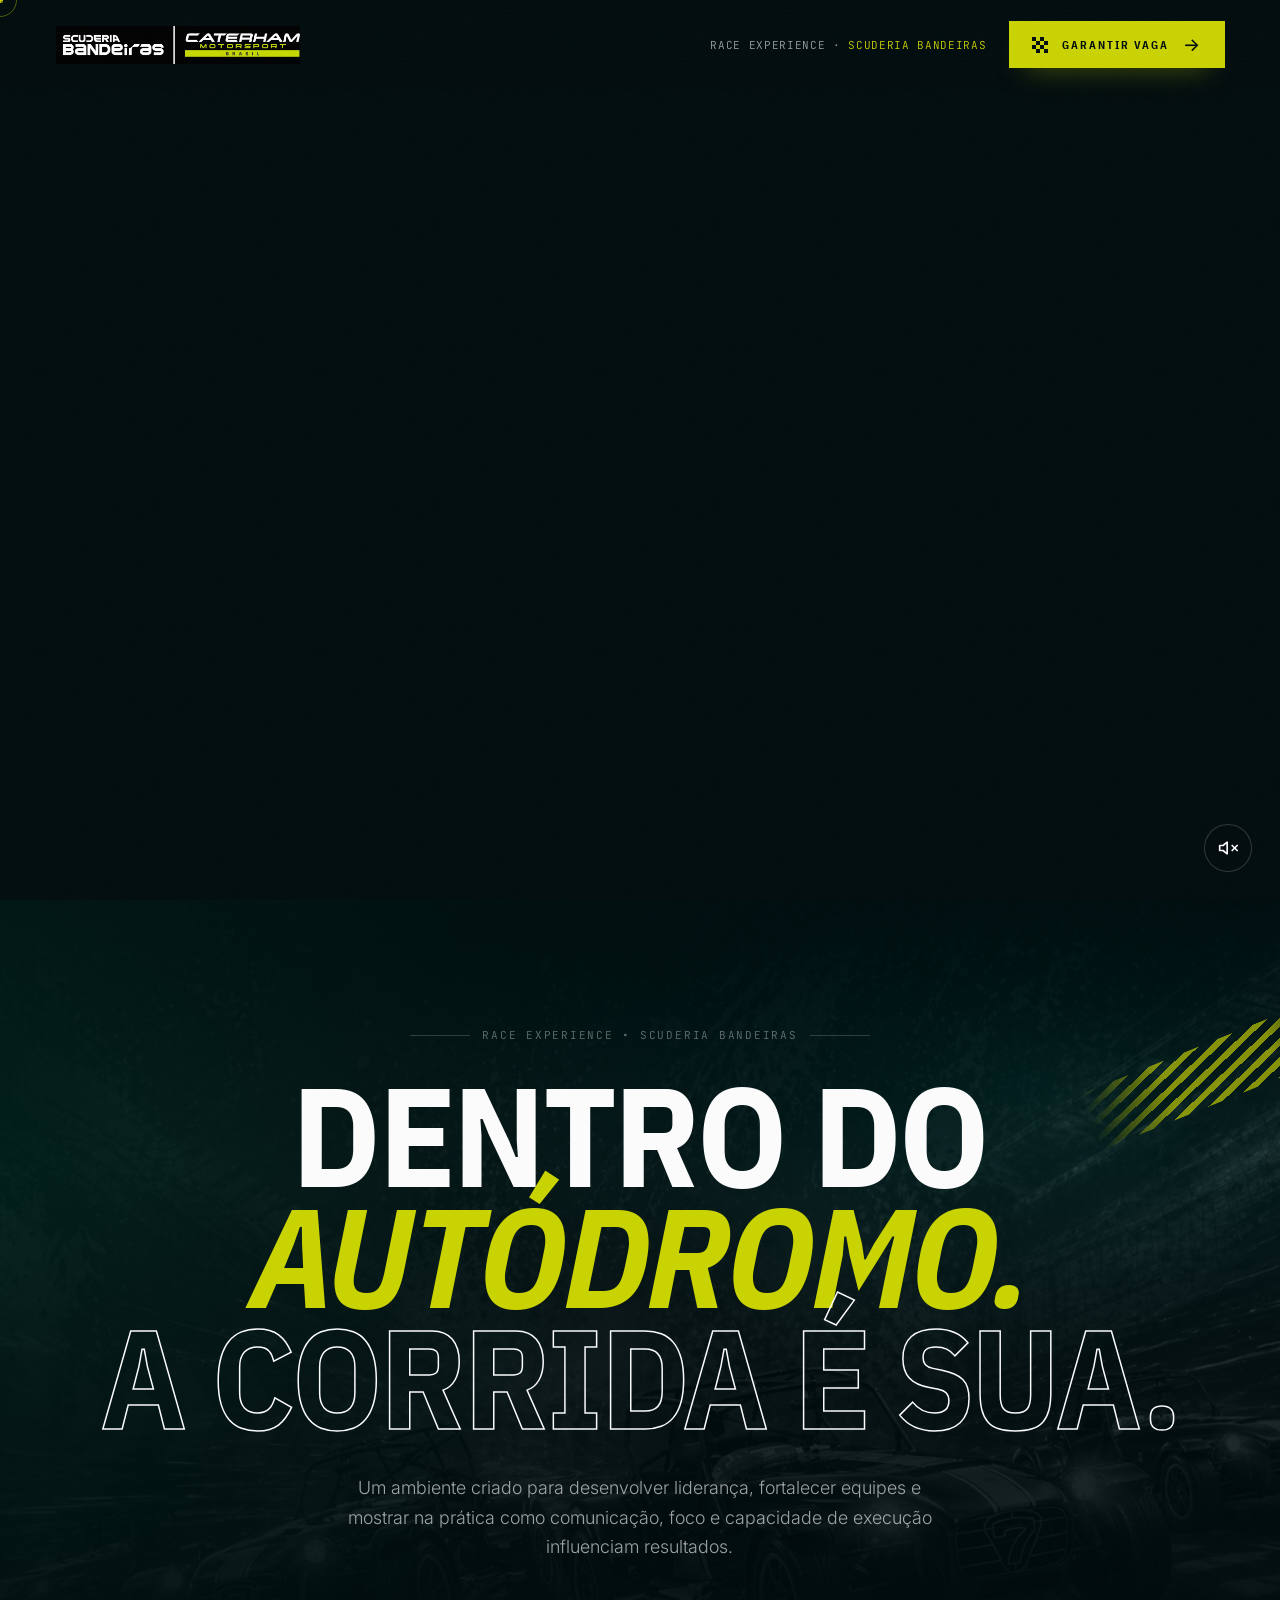
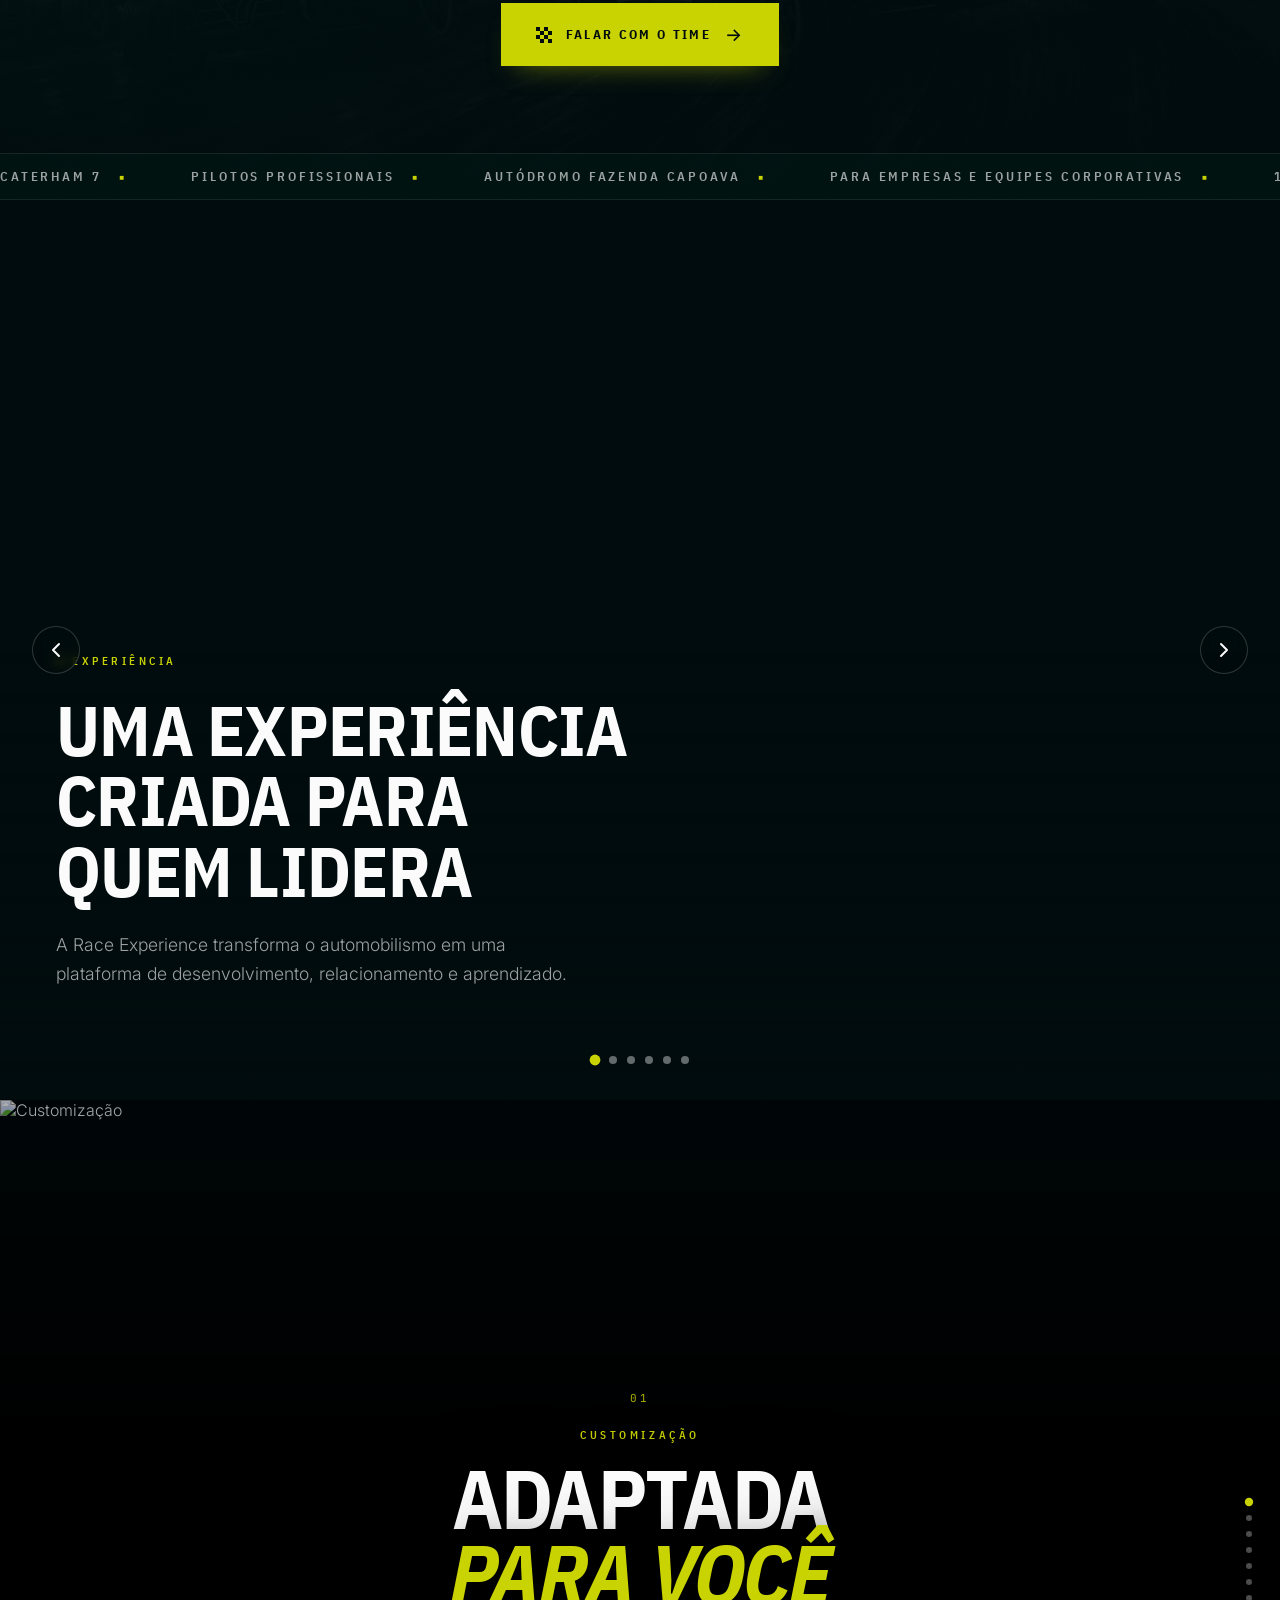
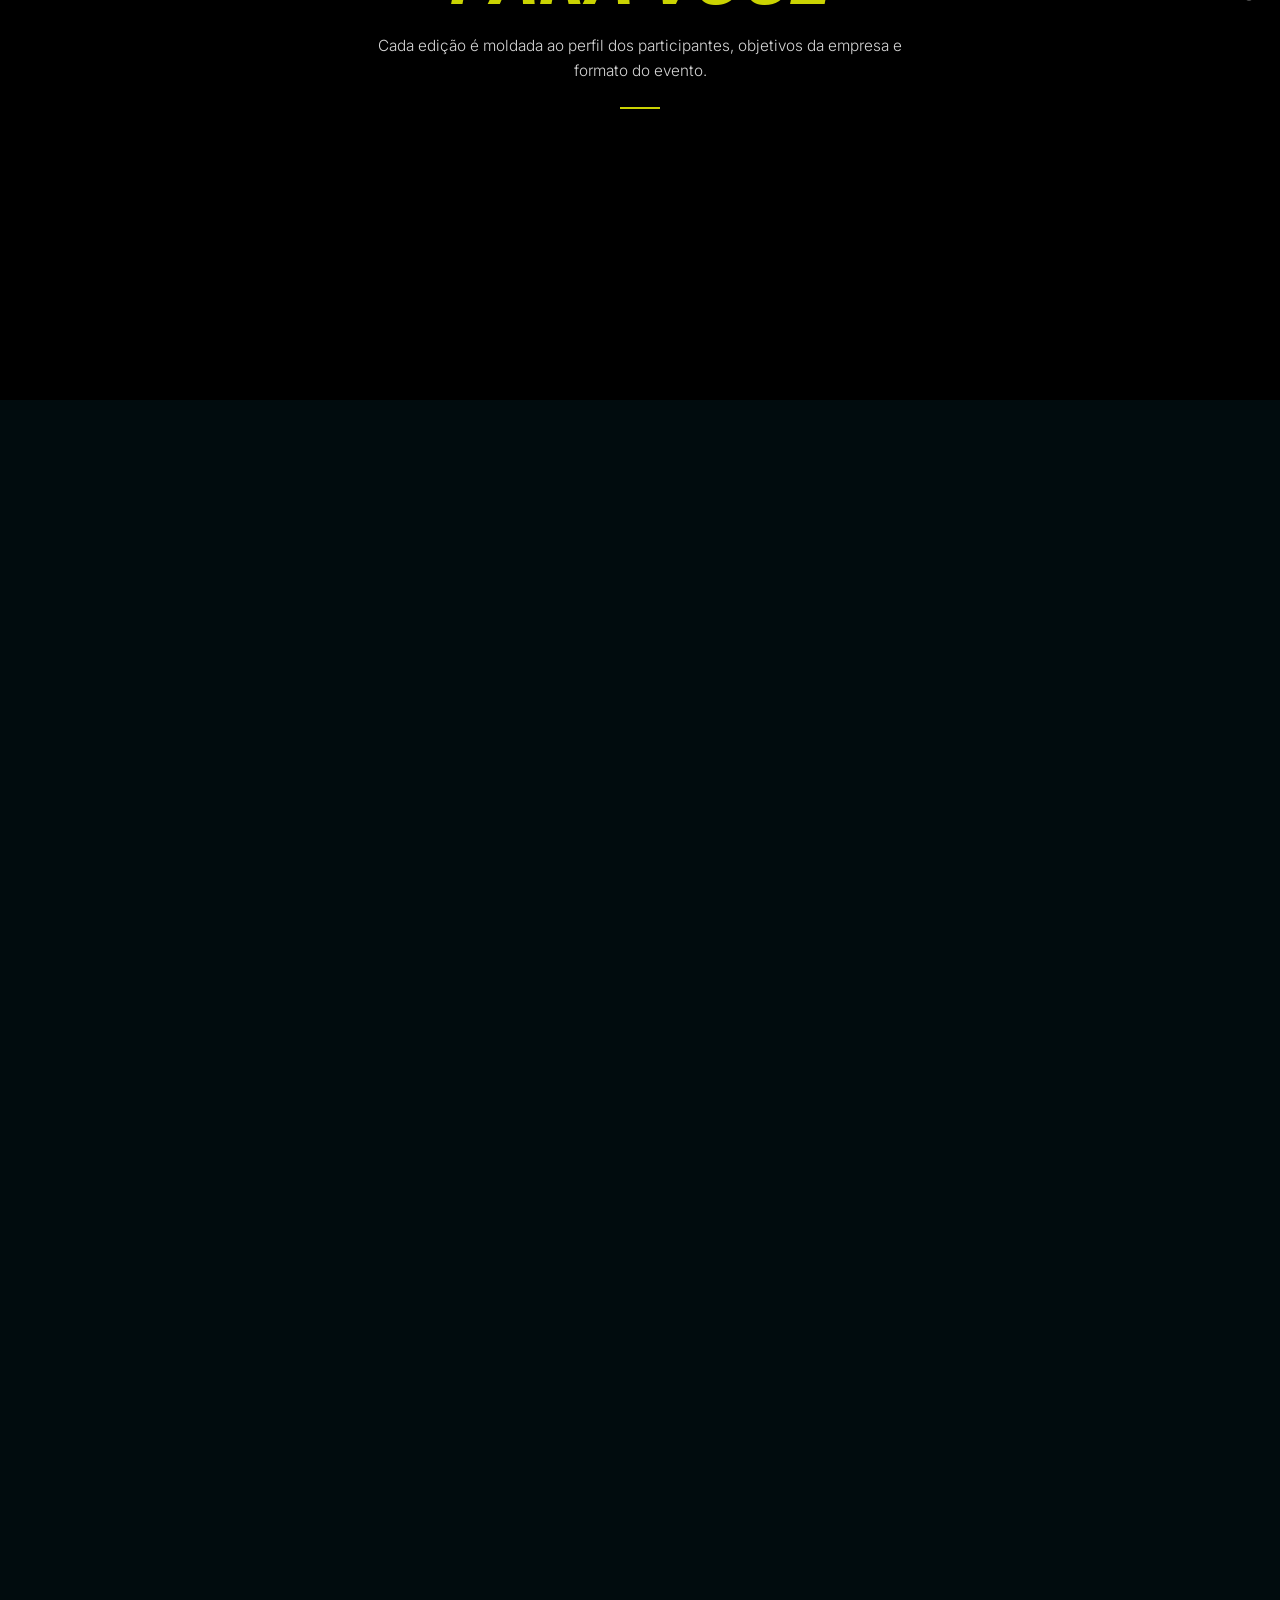
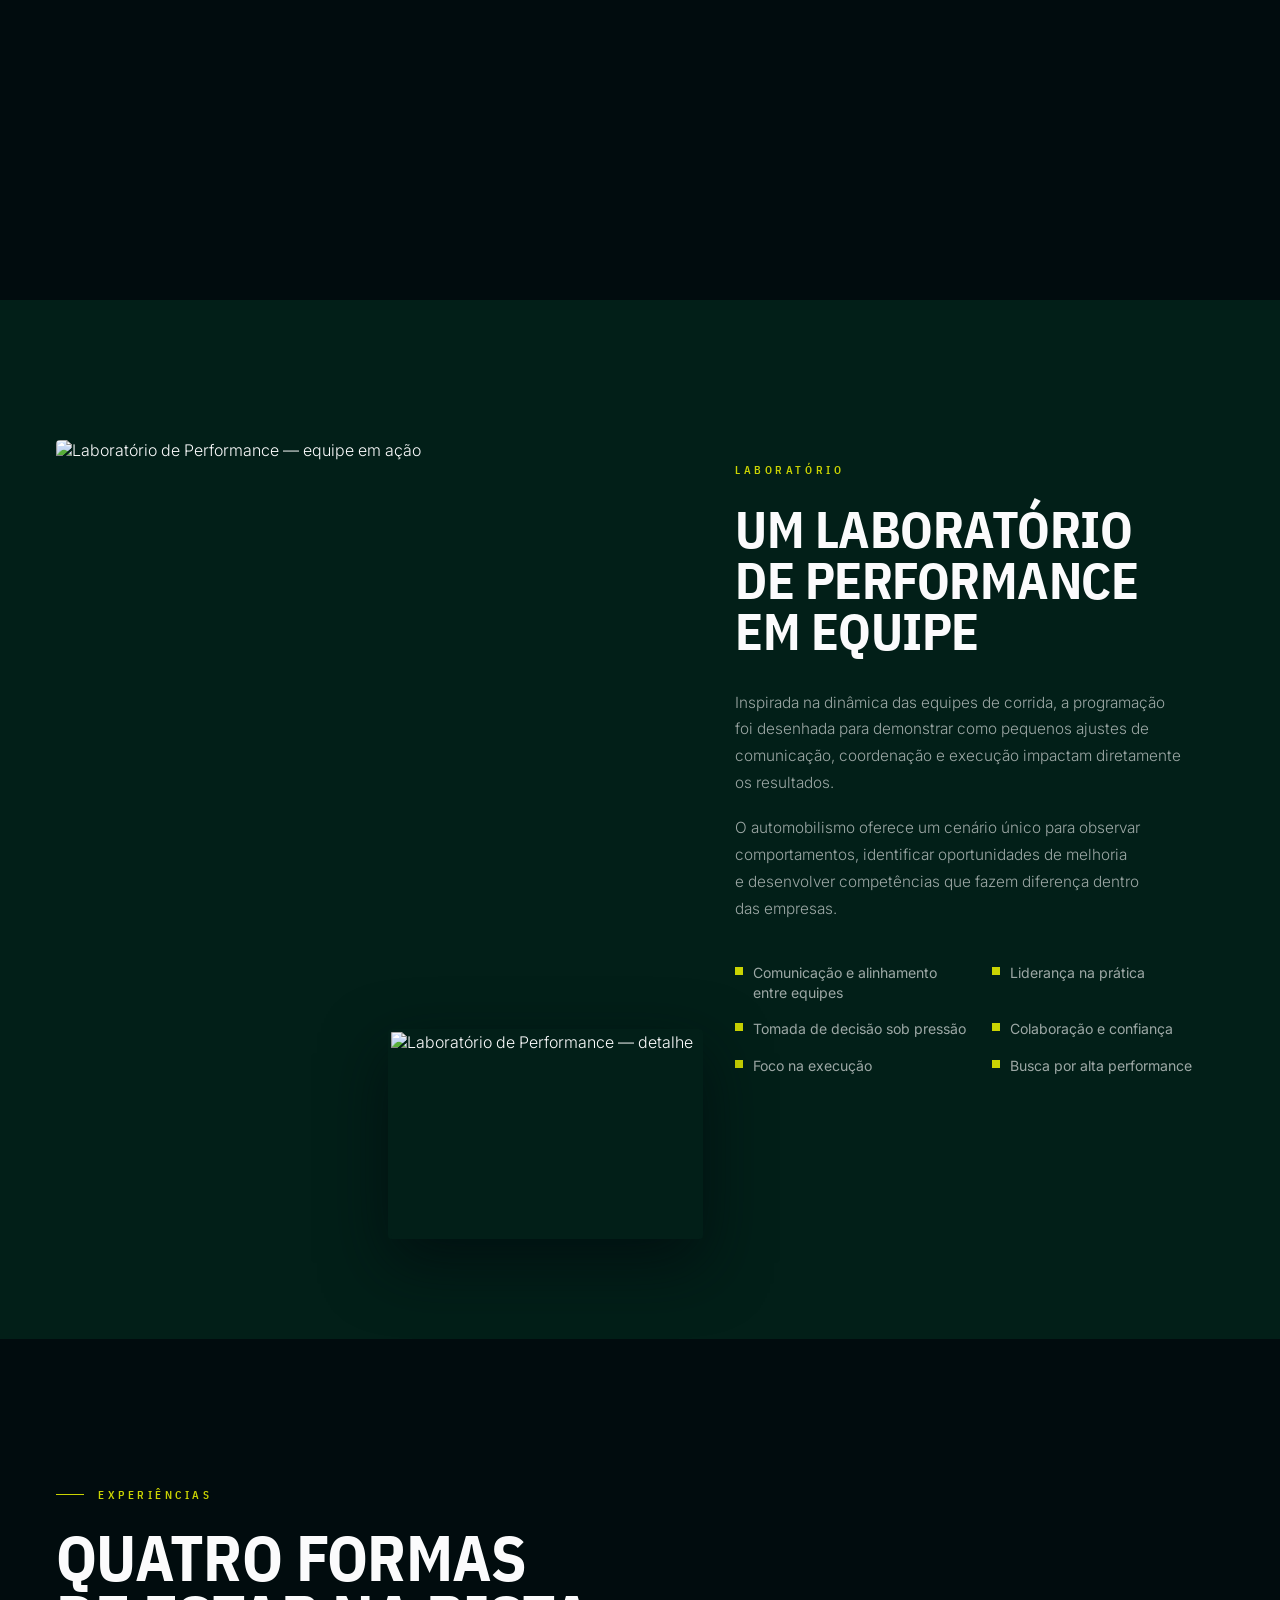
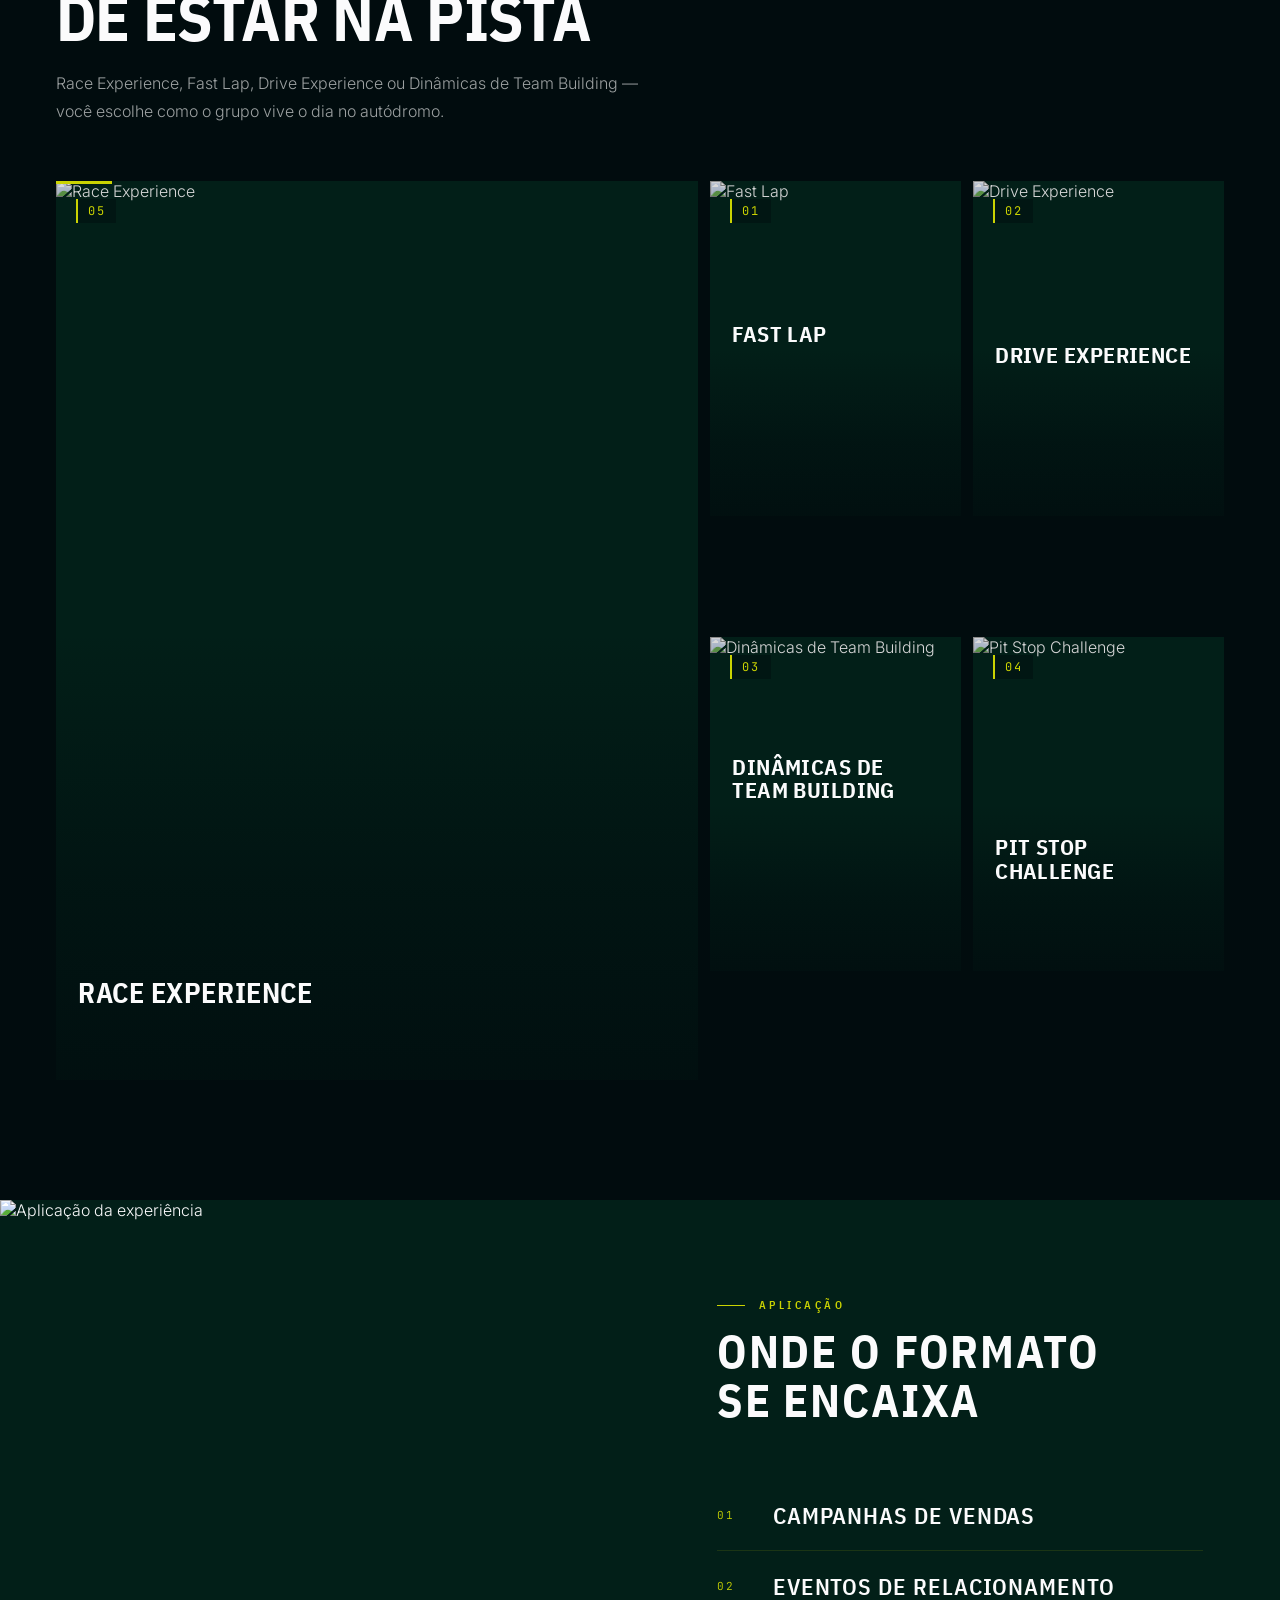
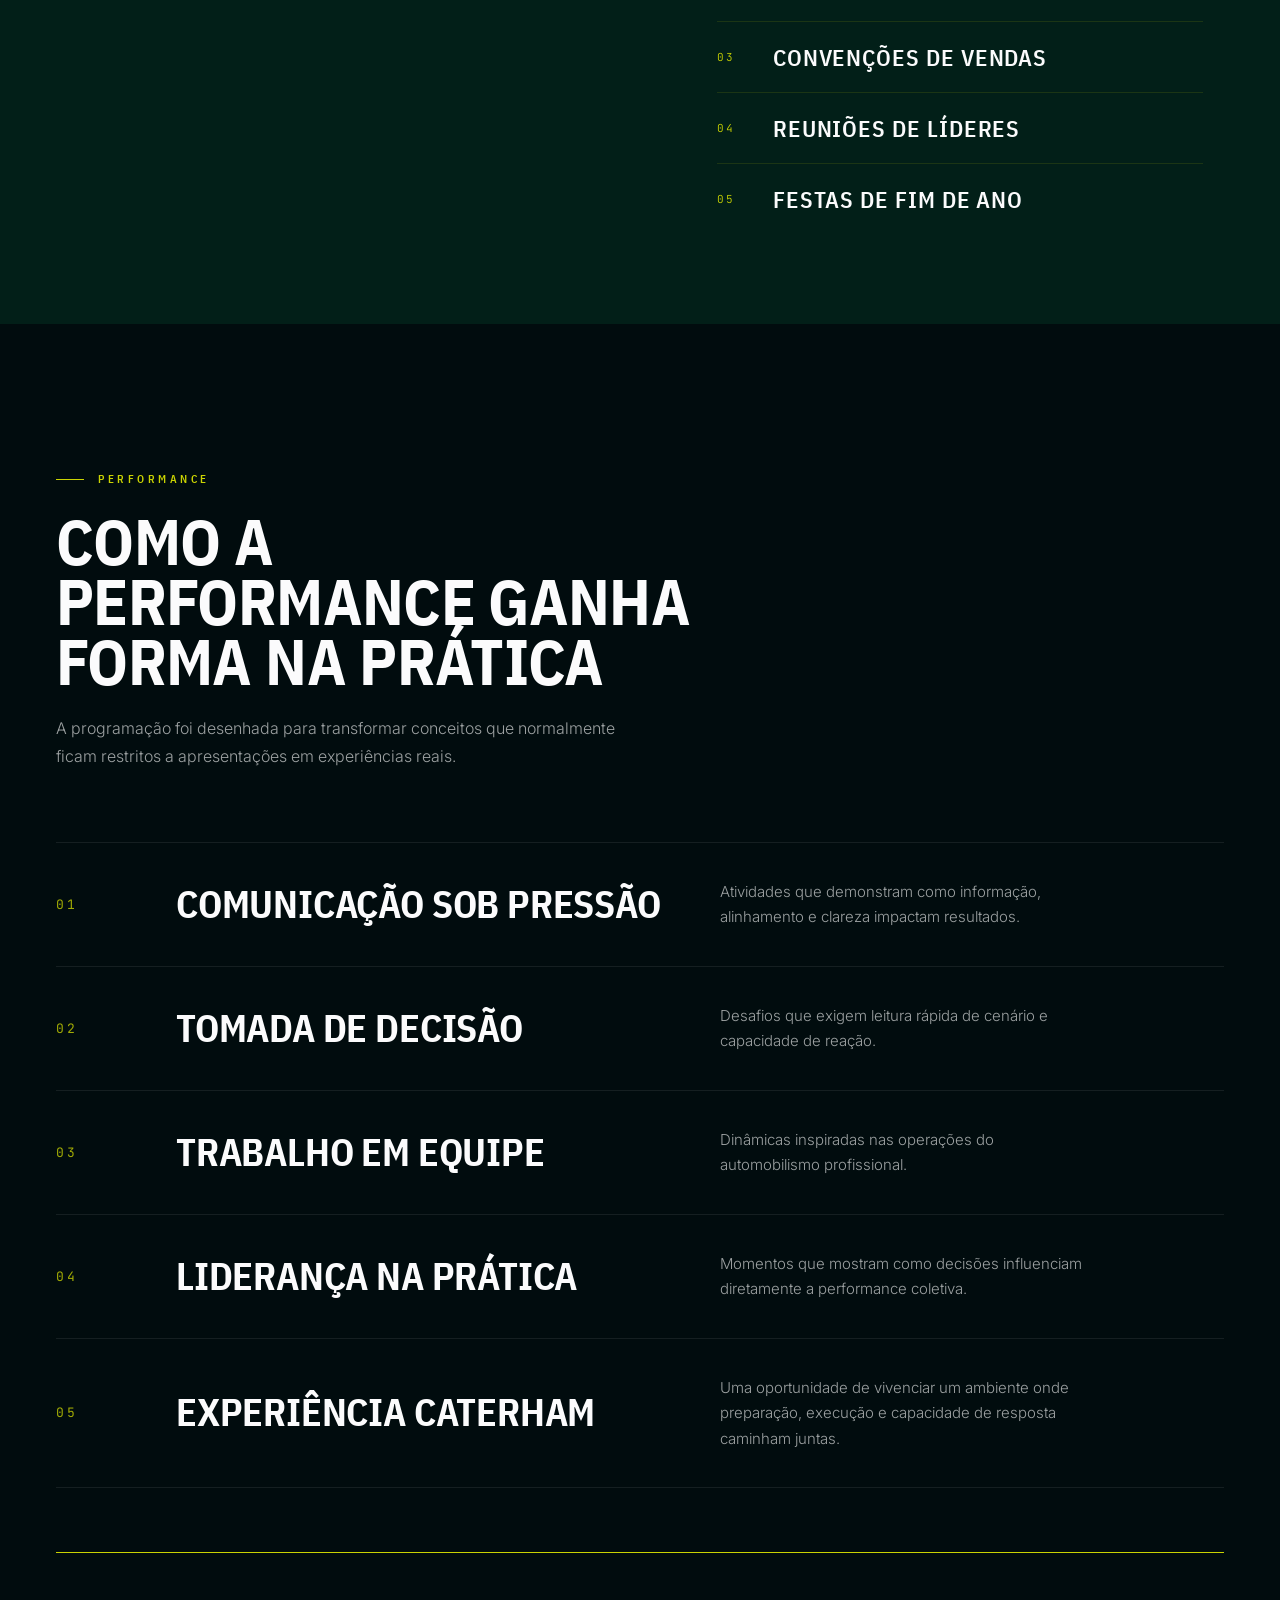
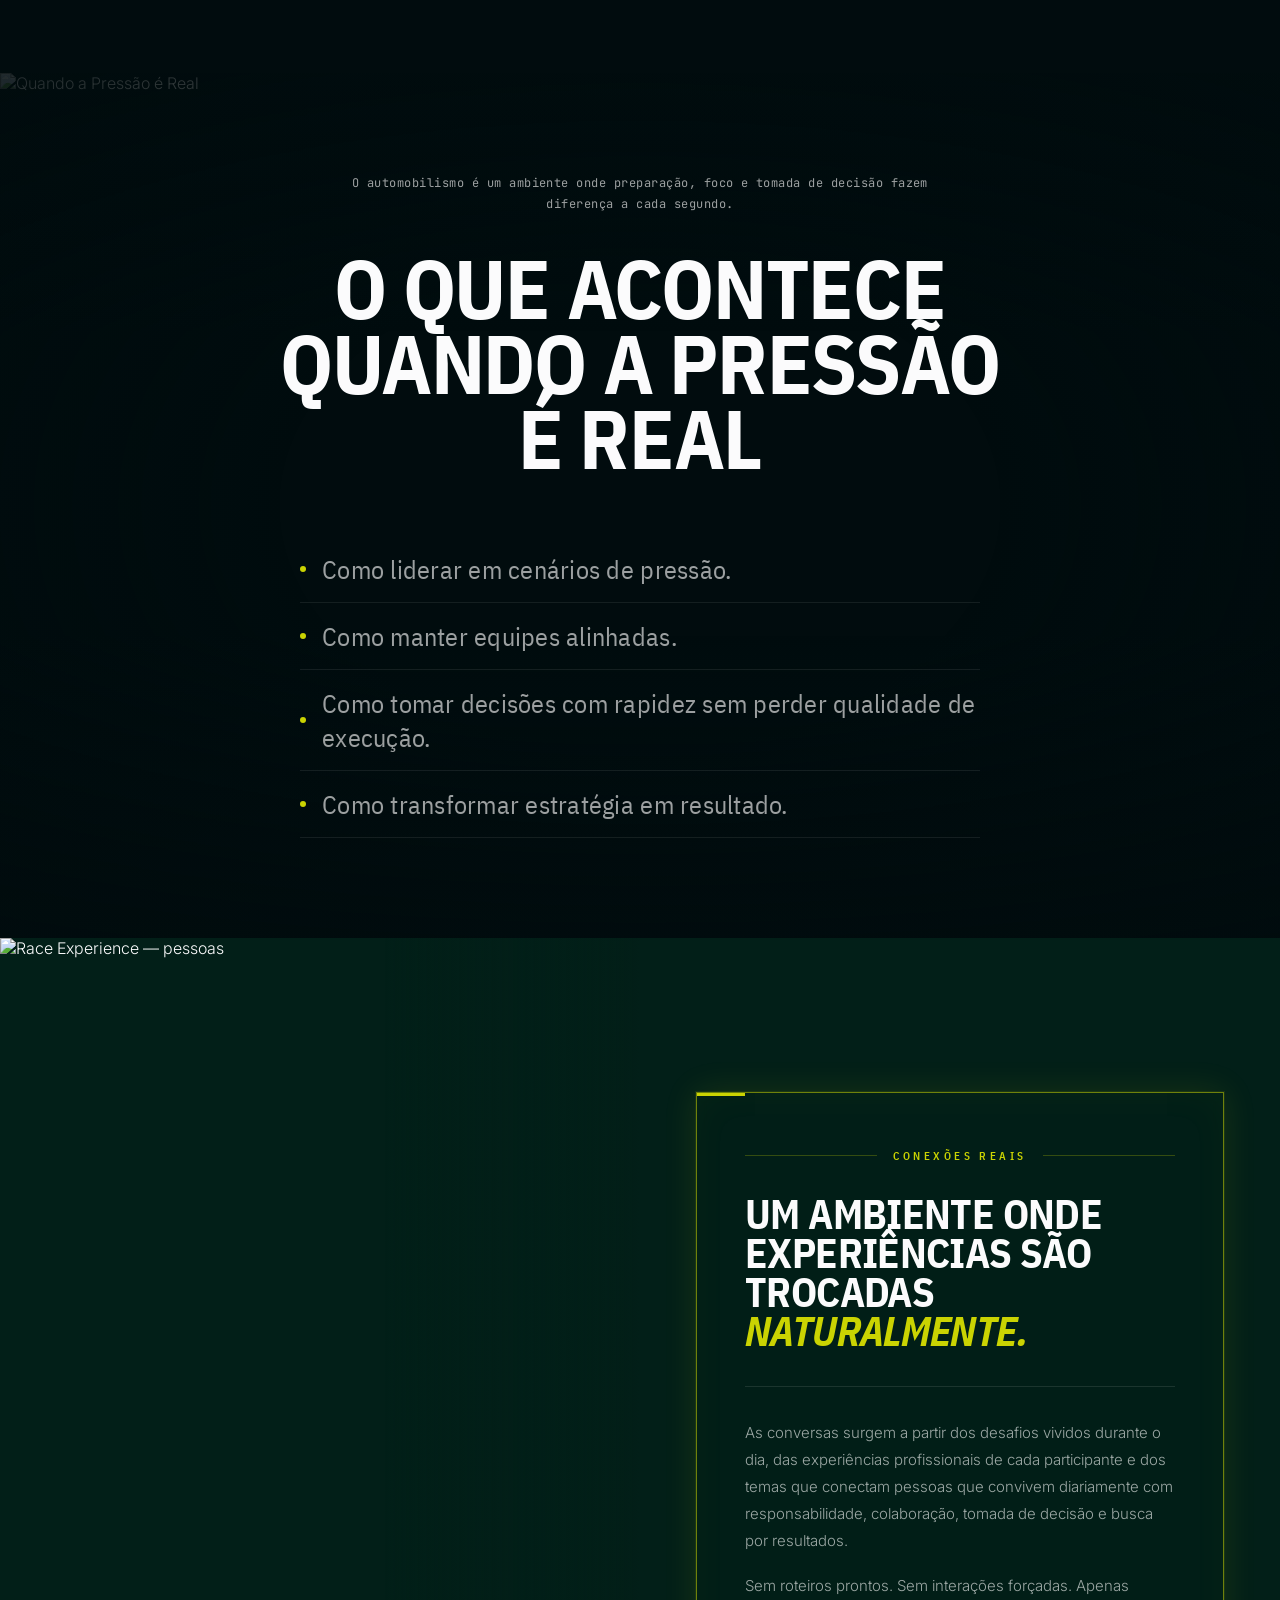
==== commit 1067a218: "feat: carrossel dna, pilotos, galeria mobile, ativações e hero - sec-legacy: carrossel infinito de a" ====
--- a/index.html
+++ b/index.html
@@ -235,6 +235,10 @@
     @media (max-width:980px){
       .hero-grid { padding:0 22px 60px; gap:40px; }
     }
+    @media (max-width:640px){
+      #hero { min-height: 75vh; padding-top: 80px; }
+      .hero-grid { padding: 0 20px 44px; justify-content: flex-end; }
+    }
 
     .hero-num {
       font-family:'JetBrains Mono', monospace;
@@ -759,6 +763,36 @@
       .foot-r { text-align:center; }
     }
 
+    /* ── ONDE O FORMATO SE ENCAIXA — 2 colunas ── */
+    .fmt-grid {
+      display: grid;
+      grid-template-columns: 1fr 1fr;
+      min-height: 680px;
+    }
+    .fmt-img-col {
+      position: relative;
+      overflow: hidden;
+    }
+    .fmt-img-col img {
+      transition: transform 1.2s cubic-bezier(.2,.8,.2,1);
+    }
+    .fmt-img-col:hover img { transform: scale(1.04); }
+    .fmt-text-col {
+      display: flex;
+      flex-direction: column;
+      justify-content: center;
+      padding: clamp(48px, 7vw, 100px) clamp(40px, 6vw, 88px);
+    }
+    @media (max-width: 900px) {
+      .fmt-grid { grid-template-columns: 1fr; }
+      .fmt-img-col { min-height: 380px; }
+      .fmt-text-col { padding: 56px 32px; }
+    }
+    @media (max-width: 640px) {
+      .fmt-img-col { min-height: 280px; }
+      .fmt-text-col { padding: 44px 24px; }
+    }
+
     /* ════════════════════════════════════════════════════════
        §REEL  VIDEO FULLSCREEN
     ════════════════════════════════════════════════════════ */
@@ -770,9 +804,9 @@
     #reel video {
       position:absolute; inset:0;
       width:100%; height:100%; object-fit:cover;
-      display:block;
-    }
-    .reel-mob { display:none; }
+    }
+    .reel-desk { display:block; }
+    .reel-mob  { display:none; }
     @media (max-width:768px) {
       .reel-desk { display:none; }
       .reel-mob  { display:block; }
@@ -1383,11 +1417,21 @@
   inset: 0;
   background: linear-gradient(
     180deg,
-    rgba(1,12,14,.0) 35%,
-    rgba(1,12,14,.55) 65%,
-    rgba(1,12,14,.9) 100%
+    rgba(1,12,14,0)   50%,
+    rgba(1,12,14,.55) 78%,
+    rgba(1,12,14,.82) 100%
   );
+  transition: background .42s ease;
   pointer-events: none;
+}
+
+.atv-card:hover .atv-overlay {
+  background: linear-gradient(
+    180deg,
+    rgba(1,12,14,0)   18%,
+    rgba(1,12,14,.72) 52%,
+    rgba(1,12,14,.96) 100%
+  );
 }
 
 .atv-num {
@@ -1446,7 +1490,15 @@
   font-weight: 300;
   font-size: 13px;
   line-height: 1.55;
-  color: var(--paper-60);
+  color: rgba(255,255,255,.82);
+  opacity: 0;
+  transform: translateY(10px);
+  transition: opacity .38s ease, transform .38s ease;
+}
+
+.atv-card:hover .atv-desc {
+  opacity: 1;
+  transform: translateY(0);
 }
 
 /* Featured card — larger name */
@@ -1473,6 +1525,49 @@
 /* ── Mobile scroll (hidden on desktop) ── */
 .atv-scroll-wrap {
   display: none;
+}
+
+/* Setas de navegação do carrossel (mobile only) */
+.atv-scroll-nav {
+  display: none;
+}
+@media (max-width: 768px) {
+  .atv-scroll-nav {
+    display: flex;
+    align-items: center;
+    justify-content: center;
+    gap: 16px;
+    padding: 20px 0 0;
+  }
+  .atv-nav-btn {
+    width: 44px; height: 44px;
+    border-radius: 50%;
+    border: 1px solid rgba(202,211,2,.35);
+    background: transparent;
+    color: var(--lime);
+    font-size: 18px;
+    display: flex; align-items: center; justify-content: center;
+    cursor: pointer;
+    transition: background .22s ease, border-color .22s ease;
+    -webkit-tap-highlight-color: transparent;
+  }
+  .atv-nav-btn:active {
+    background: rgba(202,211,2,.12);
+    border-color: var(--lime);
+  }
+  .atv-nav-dots {
+    display: flex; gap: 6px; align-items: center;
+  }
+  .atv-nav-dot {
+    width: 5px; height: 5px;
+    border-radius: 50%;
+    background: rgba(202,211,2,.25);
+    transition: background .22s, transform .22s;
+  }
+  .atv-nav-dot.active {
+    background: var(--lime);
+    transform: scale(1.4);
+  }
 }
 
 @media (max-width: 768px) {
@@ -1823,7 +1918,7 @@
 
 /* ════════════════════════════════════════════════════════
    §8  UM AMBIENTE QUE APROXIMA PESSOAS
-════════════════════════════════════════════════════════ *
+════════════════════════════════════════════════════════ */
 #sec-people {
   background: var(--emerald-d);
   overflow: hidden;
@@ -1889,11 +1984,11 @@
 }
 
 
-/* === SEÇÃO 9: CATERHAM EXP CINEMATIC === */
+/* === SEÇÃO 9: CATERHAM EXP — SCATTER === */
 
 #sec-caterham-exp {
   position: relative;
-  height: 1430vh;
+  height: 360vh;
   background: var(--ink);
 }
 .cte-lock {
@@ -1904,7 +1999,6 @@
   overflow: hidden;
   background: var(--ink);
 }
-
 .cte-intro {
   position: absolute; inset: 0; z-index: 5;
   display: flex; flex-direction: column;
@@ -1946,83 +2040,154 @@
   50%      { opacity: 1;  transform: translateY(6px); }
 }
 
-.cte-layer {
+/* --- Scatter container --- */
+.cte-scatter {
   position: absolute; inset: 0;
-  display: flex; align-items: center; justify-content: center;
-  padding: 28px 44px;
-}
-.cte-layer:nth-child(2)  { z-index: 10; }
-.cte-layer:nth-child(3)  { z-index: 20; }
-.cte-layer:nth-child(4)  { z-index: 30; }
-.cte-layer:nth-child(5)  { z-index: 40; }
-.cte-layer:nth-child(6)  { z-index: 50; }
-.cte-layer:nth-child(7)  { z-index: 60; }
-.cte-layer:nth-child(8)  { z-index: 70; }
-.cte-layer:nth-child(9)  { z-index: 80; }
-.cte-layer:nth-child(10) { z-index: 90; }
-.cte-layer:nth-child(11) { z-index: 100; }
-.cte-layer:nth-child(12) { z-index: 110; }
-
-.cte-card {
+  pointer-events: none;
+}
+
+/* --- Individual photo card --- */
+.cte-photo-card {
+  position: absolute;
+  left: 50%; top: 50%;
+  width: clamp(180px, 22vw, 310px);
+  aspect-ratio: 4/3;
+  border-radius: 12px;
+  overflow: hidden;
+  box-shadow: 0 8px 40px rgba(0,0,0,.72), 0 0 0 1px rgba(255,255,255,.07);
+  will-change: transform, opacity;
+  pointer-events: auto;
+  cursor: pointer;
+  opacity: 0;
+}
+.cte-photo-card:hover {
+  box-shadow: 0 20px 64px rgba(0,0,0,.88), 0 0 0 1px rgba(202,211,2,.45);
+  z-index: 500 !important;
+  transition: box-shadow .25s ease;
+}
+.cte-photo-card:hover .cte-photo-img {
+  transform: scale(1.06);
+}
+.cte-photo-img {
   width: 100%; height: 100%;
-  border-radius: 24px; overflow: hidden;
-  box-shadow: 0 30px 80px rgba(0,0,0,.55), 0 0 0 1px rgba(255,255,255,.06);
-  position: relative;
-  will-change: transform, opacity;
-  transform-origin: center center;
-}
-.cte-card img {
-  width: 100%; height: 100%; object-fit: cover; display: block;
-}
-.cte-card-veil {
-  position: absolute; inset: 0; pointer-events: none; border-radius: 24px;
-  background: linear-gradient(to top, rgba(0,0,0,.78) 0%, rgba(0,0,0,.28) 40%, rgba(0,0,0,.05) 100%);
-}
-
-.cte-text-overlay {
-  position: absolute; inset: 0;
-  z-index: 200; pointer-events: none;
-}
-.cte-text-item {
-  position: absolute; bottom: 88px; left: 96px;
-  opacity: 0; will-change: opacity, transform; max-width: 520px;
-}
-.cte-chapter-num {
+  object-fit: cover; display: block;
+  transition: transform .45s cubic-bezier(.2,.8,.2,1);
+}
+.cte-photo-veil {
+  position: absolute; inset: 0; pointer-events: none;
+  background: linear-gradient(to top, rgba(0,0,0,.74) 0%, transparent 52%);
+}
+.cte-photo-label {
+  position: absolute; bottom: 10px; left: 12px; right: 12px;
+  display: flex; align-items: baseline; gap: 7px;
+  pointer-events: none;
+}
+.cte-photo-num {
   font-family: 'JetBrains Mono', monospace;
-  font-size: 11px; letter-spacing: .28em; color: var(--lime);
-  opacity: .85; display: block; margin-bottom: 10px;
-}
-.cte-chapter-title {
+  font-size: 9px; letter-spacing: .22em;
+  color: var(--lime); opacity: .9; flex-shrink: 0;
+}
+.cte-photo-title {
   font-family: 'IBM Plex Sans Condensed', sans-serif;
   font-weight: 700; text-transform: uppercase;
-  font-size: clamp(40px, 5vw, 80px);
-  line-height: .92; letter-spacing: -.02em; color: var(--paper); margin-bottom: 14px;
-  text-shadow: 0 2px 20px rgba(0,0,0,.6);
-}
-.cte-chapter-sub {
-  font-family: 'Inter', sans-serif; font-weight: 300;
-  font-size: clamp(14px, 1.2vw, 17px); line-height: 1.6;
-  color: rgba(251,251,252,.82);
-  text-shadow: 0 1px 10px rgba(0,0,0,.8);
-}
-.cte-chapter-line { width: 36px; height: 2px; background: var(--lime); margin-top: 18px; }
-
-.cte-counter {
-  position: absolute; top: 32px; right: 56px;
-  z-index: 201;
-  font-family: 'JetBrains Mono', monospace;
-  font-size: 11px; letter-spacing: .16em; color: var(--paper-40);
-  pointer-events: none;
-}
-.cte-counter span { color: var(--lime); font-weight: 500; }
+  font-size: clamp(9px, 1vw, 13px);
+  letter-spacing: .04em; color: var(--paper);
+  white-space: nowrap; overflow: hidden; text-overflow: ellipsis;
+}
 
 @media (max-width: 768px) {
-  #sec-caterham-exp { height: 1200vh; }
-  .cte-layer { padding: 14px 18px; }
-  .cte-card { border-radius: 16px; }
-  .cte-text-item { bottom: 52px; left: 30px; right: 30px; max-width: 100%; }
-  .cte-chapter-title { font-size: 36px; }
-  .cte-counter { top: 18px; right: 24px; }
+  #sec-caterham-exp { height: 320vh; }
+  .cte-photo-card { width: clamp(110px, 28vw, 200px); border-radius: 8px; }
+}
+@media (max-width: 640px) {
+  #sec-caterham-exp { height: 290vh; }
+  .cte-photo-card {
+    width: clamp(90px, 31vw, 145px);
+    aspect-ratio: 2/3;
+    border-radius: 6px;
+  }
+}
+
+/* ── LIGHTBOX ─────────────────────────────────────────────── */
+#cte-lightbox {
+  position: fixed; inset: 0; z-index: 9999;
+  display: flex; align-items: center; justify-content: center;
+  background: rgba(0,0,0,0);
+  opacity: 0; pointer-events: none;
+  transition: opacity .32s ease, background .32s ease;
+}
+#cte-lightbox.lb-open {
+  opacity: 1; pointer-events: all;
+  background: rgba(0,0,0,.92);
+}
+#cte-lightbox .lb-img-wrap {
+  position: relative;
+  max-width: min(92vw, 1200px);
+  max-height: 90vh;
+  display: flex; align-items: center; justify-content: center;
+}
+#cte-lightbox .lb-img {
+  display: block;
+  max-width: 100%; max-height: 90vh;
+  width: auto; height: auto;
+  border-radius: 10px;
+  box-shadow: 0 32px 96px rgba(0,0,0,.8);
+  transform: scale(.88); opacity: 0;
+  transition: transform .36s cubic-bezier(.2,.8,.2,1), opacity .36s ease;
+  object-fit: contain;
+}
+#cte-lightbox.lb-open .lb-img {
+  transform: scale(1); opacity: 1;
+}
+/* caption */
+#cte-lightbox .lb-caption {
+  position: absolute; bottom: -42px; left: 0; right: 0;
+  display: flex; align-items: center; gap: 10px;
+  opacity: 0; transition: opacity .3s ease .18s;
+}
+#cte-lightbox.lb-open .lb-caption { opacity: 1; }
+#cte-lightbox .lb-cap-num {
+  font-family: 'JetBrains Mono', monospace; font-size: 11px; color: var(--lime);
+}
+#cte-lightbox .lb-cap-title {
+  font-family: 'IBM Plex Sans Condensed', sans-serif;
+  font-weight: 700; text-transform: uppercase; font-size: 13px; color: var(--paper);
+  letter-spacing: .06em;
+}
+/* close */
+#cte-lightbox .lb-close {
+  position: fixed; top: 20px; right: 24px;
+  width: 44px; height: 44px; border-radius: 50%;
+  background: rgba(255,255,255,.1); border: 1px solid rgba(255,255,255,.18);
+  color: #fff; font-size: 22px; line-height: 1;
+  display: flex; align-items: center; justify-content: center;
+  cursor: pointer; transition: background .2s, transform .2s;
+  backdrop-filter: blur(6px);
+}
+#cte-lightbox .lb-close:hover { background: rgba(255,255,255,.22); transform: scale(1.1); }
+/* prev / next */
+#cte-lightbox .lb-nav {
+  position: fixed; top: 50%; transform: translateY(-50%);
+  width: 48px; height: 64px;
+  background: rgba(255,255,255,.08); border: 1px solid rgba(255,255,255,.15);
+  border-radius: 8px; color: #fff; font-size: 22px;
+  display: flex; align-items: center; justify-content: center;
+  cursor: pointer; transition: background .2s, transform .2s;
+  backdrop-filter: blur(6px); user-select: none;
+}
+#cte-lightbox .lb-nav:hover { background: rgba(202,211,2,.22); border-color: var(--lime); }
+#cte-lightbox .lb-prev { left: 16px; }
+#cte-lightbox .lb-next { right: 16px; }
+#cte-lightbox .lb-counter {
+  position: fixed; top: 24px; left: 50%; transform: translateX(-50%);
+  font-family: 'JetBrains Mono', monospace; font-size: 12px;
+  color: rgba(255,255,255,.55); letter-spacing: .08em;
+}
+@media (max-width: 640px) {
+  #cte-lightbox .lb-nav { width: 38px; height: 52px; font-size: 18px; }
+  #cte-lightbox .lb-prev { left: 8px; }
+  #cte-lightbox .lb-next { right: 8px; }
+  #cte-lightbox .lb-img-wrap { max-width: 96vw; }
 }
 
 
@@ -2232,7 +2397,7 @@
 /* Pilot card grid */
 .plt-new-grid {
   display: grid;
-  grid-template-columns: repeat(5, 1fr);
+  grid-template-columns: repeat(3, 1fr);
   gap: 16px;
   margin-bottom: 56px;
 }
@@ -2373,36 +2538,6 @@
 
 /* Mobile ≤ 640px */
 @media (max-width: 640px) {
-  /* Section 9 */
-  #sec-caterham-exp {
-    padding: 80px 0;
-  }
-
-  .cte-mosaic {
-    grid-template-columns: repeat(2, 1fr);
-  }
-
-  .cte-r1-a,
-  .cte-r1-b,
-  .cte-r1-c,
-  .cte-r2-a,
-  .cte-r2-b,
-  .cte-r2-c,
-  .cte-r3-a,
-  .cte-r3-b,
-  .cte-r3-c,
-  .cte-r4-a,
-  .cte-r4-b {
-    grid-column: auto;
-    grid-row: auto;
-    height: 220px;
-  }
-
-  .cte-cap {
-    opacity: 1;
-    transform: translateY(0);
-  }
-
   /* Section 10 */
   #sec-caterham-what {
     padding: 80px 0 0;
@@ -2905,23 +3040,21 @@
 
   <div class="hero-grid">
     <div>
-      <div class="hero-num" data-r>RACE EXPERIENCE · SCUDERIA BANDEIRAS × CATERHAM</div>
+      <div class="hero-num" data-r>RACE EXPERIENCE • SCUDERIA BANDEIRAS</div>
       <h1 class="hero-h1" data-r="up">
-        Sua equipe<br>
-        <span class="lime">acelera</span> em uma<br>
-        corrida <span class="out">real.</span>
+        Dentro do<br>
+        <span class="lime">autódromo.</span><br>
+        <span class="out">A corrida é sua.</span>
       </h1>
       <p class="hero-sub d1" data-r="up">
-        A única experiência onde é possível acelerar em uma corrida real
-        <strong>ao lado de pilotos profissionais</strong>. A equipe entra
-        na pista, enfrenta pressão de verdade e vive uma experiência que
-        transforma postura, fortalece conexões e eleva a performance.
+        Um ambiente criado para desenvolver liderança, fortalecer equipes
+        e mostrar na prática como comunicação, foco e capacidade de
+        execução influenciam resultados.
       </p>
       <div class="hero-cta d2" data-r="up">
         <a href="https://wa.me/5515998570854" class="btn btn-lime" target="_blank" rel="noopener">
-          <span class="flag"></span>Quero viver essa experiência
+          <span class="flag"></span>Falar com o time
         </a>
-        <span class="small">VAGAS LIMITADAS · CONSULTE DISPONIBILIDADE</span>
       </div>
     </div>
 
@@ -2953,7 +3086,7 @@
 
     <!-- Slide 1 -->
     <div class="exp-car-slide" role="group" aria-label="Slide 1 de 6">
-      <div class="exp-car-bg" style="background-image:url('Brand/Imagem/se%C3%A7%C3%A3o-2/20260528_scuderiabandeiras_raceexperience_fazendacapuava_dudabairros-0158.jpg')"></div>
+      <div class="exp-car-bg" style="background-image:url('Brand/Imagem/se%C3%A7%C3%A3o-2/20260528_scuderiabandeiras_raceexperience_fazendacapuava_dudabairros-0291.jpg')"></div>
       <div class="exp-car-overlay"></div>
       <div class="exp-car-content wrap">
         <span class="label exp-car-label" data-r>A Experiência</span>
@@ -2964,15 +3097,6 @@
 
     <!-- Slide 2 -->
     <div class="exp-car-slide" role="group" aria-label="Slide 2 de 6">
-      <div class="exp-car-bg" style="background-image:url('Brand/Imagem/se%C3%A7%C3%A3o-2/20260528_scuderiabandeiras_raceexperience_fazendacapuava_dudabairros-0291.jpg')"></div>
-      <div class="exp-car-overlay"></div>
-      <div class="exp-car-content wrap">
-        <p class="exp-car-quote">"Um dia de imersão que conecta empresários e executivos em torno da alta performance."</p>
-      </div>
-    </div>
-
-    <!-- Slide 3 -->
-    <div class="exp-car-slide" role="group" aria-label="Slide 3 de 6">
       <div class="exp-car-bg" style="background-image:url('Brand/Imagem/se%C3%A7%C3%A3o-2/20260528_scuderiabandeiras_raceexperience_fazendacapuava_dudabairros-0319.jpg')"></div>
       <div class="exp-car-overlay"></div>
       <div class="exp-car-content wrap">
@@ -2980,30 +3104,39 @@
       </div>
     </div>
 
-    <!-- Slide 4 -->
-    <div class="exp-car-slide" role="group" aria-label="Slide 4 de 6">
-      <div class="exp-car-bg" style="background-image:url('Brand/Imagem/se%C3%A7%C3%A3o-2/20260528_scuderiabandeiras_raceexperience_fazendacapuava_dudabairros-0331.jpg')"></div>
-      <div class="exp-car-overlay"></div>
-      <div class="exp-car-content wrap">
-        <p class="exp-car-quote">"Confiança e trabalho em equipe como diferencial competitivo."</p>
-      </div>
-    </div>
-
-    <!-- Slide 5 -->
-    <div class="exp-car-slide" role="group" aria-label="Slide 5 de 6">
-      <div class="exp-car-bg" style="background-image:url('Brand/Imagem/se%C3%A7%C3%A3o-2/20260528_scuderiabandeiras_raceexperience_fazendacapuava_dudabairros-0829.jpg')"></div>
-      <div class="exp-car-overlay"></div>
-      <div class="exp-car-content wrap">
-        <p class="exp-car-quote">"Estimulando novas perspectivas e traduzindo a alta performance para situações reais."</p>
-      </div>
-    </div>
-
-    <!-- Slide 6 -->
-    <div class="exp-car-slide" role="group" aria-label="Slide 6 de 6">
+    <!-- Slide 3 -->
+    <div class="exp-car-slide" role="group" aria-label="Slide 3 de 6">
       <div class="exp-car-bg" style="background-image:url('Brand/Imagem/se%C3%A7%C3%A3o-2/20260528_scuderiabandeiras_raceexperience_fazendacapuava_dudabairros-0858.jpg')"></div>
       <div class="exp-car-overlay"></div>
       <div class="exp-car-content wrap">
         <p class="exp-car-quote">"Um ambiente que conecta pessoas e transforma relacionamentos em resultados."</p>
+      </div>
+    </div>
+
+    <!-- Slide 4 -->
+    <div class="exp-car-slide" role="group" aria-label="Slide 4 de 6">
+      <div class="exp-car-bg" style="background-image:url('Brand/Imagem/se%C3%A7%C3%A3o-2/20260528_scuderiabandeiras_raceexperience_fazendacapuava_dudabairros-2547.jpg')"></div>
+      <div class="exp-car-overlay"></div>
+      <div class="exp-car-content wrap">
+        <p class="exp-car-quote">"Confiança e trabalho em equipe como diferencial competitivo."</p>
+      </div>
+    </div>
+
+    <!-- Slide 5 -->
+    <div class="exp-car-slide" role="group" aria-label="Slide 5 de 6">
+      <div class="exp-car-bg" style="background-image:url('Brand/Imagem/se%C3%A7%C3%A3o-2/20260528_scuderiabandeiras_raceexperience_fazendacapuava_dudabairros-2557.jpg')"></div>
+      <div class="exp-car-overlay"></div>
+      <div class="exp-car-content wrap">
+        <p class="exp-car-quote">"Estimulando novas perspectivas e traduzindo a alta performance para situações reais."</p>
+      </div>
+    </div>
+
+    <!-- Slide 6 -->
+    <div class="exp-car-slide" role="group" aria-label="Slide 6 de 6">
+      <div class="exp-car-bg" style="background-image:url('Brand/Imagem/se%C3%A7%C3%A3o-2/20260528_scuderiabandeiras_raceexperience_fazendacapuava_dudabairros-2593.jpg')"></div>
+      <div class="exp-car-overlay"></div>
+      <div class="exp-car-content wrap">
+        <p class="exp-car-quote">"Um dia de imersão que conecta empresários e executivos em torno da alta performance."</p>
       </div>
     </div>
 
@@ -3205,52 +3338,52 @@
 ════════════════════════════════════════════════════════ -->
 <section id="sec-ativacoes">
   <div class="wrap atv-head" data-r="up">
-    <span class="label">Nossas Ativações</span>
-    <h2 class="atv-h2">Experiências que transformam<br>conceitos em vivências</h2>
-    <p class="atv-intro">As experiências foram criadas para aproximar os participantes da dinâmica presente nas equipes de corrida, transformando conceitos em vivências práticas.</p>
+    <span class="label">Experiências</span>
+    <h2 class="atv-h2">Quatro formas<br>de estar na pista</h2>
+    <p class="atv-intro">Race Experience, Fast Lap, Drive Experience ou Dinâmicas de Team Building — você escolhe como o grupo vive o dia no autódromo.</p>
   </div>
 
   <div class="atv-grid-wrap">
-    <!-- Featured card (Volta Rápida) -->
+    <!-- Featured card (Race Experience) -->
     <div class="atv-card atv-featured" data-r="up" data-index="05">
-      <img src="Brand/Imagem/se%C3%A7%C3%A3o-5/volta-rapida-caterham.jpg" alt="Volta Rápida Caterham" loading="lazy">
+      <img src="Brand/Imagem/se%C3%A7%C3%A3o-5/volta-rapida-caterham.jpg" alt="Race Experience" loading="lazy">
       <div class="atv-overlay"></div>
       <span class="atv-num mono">05</span>
       <div class="atv-info">
-        <h3 class="atv-name">Volta Rápida Caterham</h3>
-        <p class="atv-desc">A oportunidade de vivenciar um dos momentos mais marcantes da programação.</p>
+        <h3 class="atv-name">Race Experience</h3>
+        <p class="atv-desc">Uma corrida real, com pilotos profissionais competindo de verdade. Você embarca como passageiro — e sente cada ultrapassagem, fechada e aceleração no próprio corpo.</p>
       </div>
     </div>
 
     <!-- Right 2×2 grid -->
     <div class="atv-sub-grid">
       <div class="atv-card d1" data-r="up" data-index="01">
-        <img src="Brand/Imagem/se%C3%A7%C3%A3o-5/reflexos%20rapidos.jpg" alt="Reflexos Rápidos" loading="lazy">
+        <img src="Brand/Imagem/se%C3%A7%C3%A3o-5/fast-lap.jpg" alt="Fast Lap" loading="lazy">
         <div class="atv-overlay"></div>
         <span class="atv-num mono">01</span>
         <div class="atv-info">
-          <h3 class="atv-name">Reflexos Rápidos</h3>
-          <p class="atv-desc">Velocidade de reação e leitura de cenário sob estímulos inesperados.</p>
+          <h3 class="atv-name">Fast Lap</h3>
+          <p class="atv-desc">Uma volta cronometrada com piloto profissional ao volante. Velocidade máxima, frenagem real, curvas na linha — você sente o que separa um piloto de corrida de qualquer outra experiência.</p>
         </div>
       </div>
 
       <div class="atv-card d2" data-r="up" data-index="02">
-        <img src="Brand/Imagem/se%C3%A7%C3%A3o-5/analise-de-painel.jpg" alt="Análise de Painel" loading="lazy">
+        <img src="Brand/Imagem/se%C3%A7%C3%A3o-5/drive-experience.jpg" alt="Drive Experience" loading="lazy">
         <div class="atv-overlay"></div>
         <span class="atv-num mono">02</span>
         <div class="atv-info">
-          <h3 class="atv-name">Análise de Painel</h3>
-          <p class="atv-desc">Interpretação rápida de dados para tomada de decisões estratégicas.</p>
+          <h3 class="atv-name">Drive Experience</h3>
+          <p class="atv-desc">Você assume o volante. Clínica de pilotagem com instrutor profissional — e depois, uma volta real no autódromo com o Caterham Seven respondendo a cada seu comando.</p>
         </div>
       </div>
 
       <div class="atv-card d3" data-r="up" data-index="03">
-        <img src="Brand/Imagem/se%C3%A7%C3%A3o-5/kart-crazy.jpg" alt="Crazy Kart" loading="lazy">
+        <img src="Brand/Imagem/se%C3%A7%C3%A3o-5/kart-crazy.jpg" alt="Dinâmicas de Team Building" loading="lazy">
         <div class="atv-overlay"></div>
         <span class="atv-num mono">03</span>
         <div class="atv-info">
-          <h3 class="atv-name">Crazy Kart</h3>
-          <p class="atv-desc">Coordenação, comunicação e trabalho em equipe em ambiente competitivo.</p>
+          <h3 class="atv-name">Dinâmicas de Team Building</h3>
+          <p class="atv-desc">Ativações inspiradas no automobilismo, ajustadas para o perfil e o momento do seu grupo. Não é treinamento. É experiência — e cada detalhe é construído em função do que você quer criar.</p>
         </div>
       </div>
 
@@ -3270,30 +3403,30 @@
   <div class="atv-scroll-wrap">
     <div class="atv-scroll-track">
       <div class="atv-card atv-scroll-card">
-        <img src="Brand/Imagem/se%C3%A7%C3%A3o-5/reflexos%20rapidos.jpg" alt="Reflexos Rápidos" loading="lazy">
+        <img src="Brand/Imagem/se%C3%A7%C3%A3o-5/fast-lap.jpg" alt="Fast Lap" loading="lazy">
         <div class="atv-overlay"></div>
         <span class="atv-num mono">01</span>
         <div class="atv-info">
-          <h3 class="atv-name">Reflexos Rápidos</h3>
-          <p class="atv-desc">Velocidade de reação e leitura de cenário sob estímulos inesperados.</p>
+          <h3 class="atv-name">Fast Lap</h3>
+          <p class="atv-desc">Uma volta cronometrada com piloto profissional ao volante. Velocidade máxima, frenagem real, curvas na linha — você sente o que separa um piloto de corrida de qualquer outra experiência.</p>
         </div>
       </div>
       <div class="atv-card atv-scroll-card">
-        <img src="Brand/Imagem/se%C3%A7%C3%A3o-5/analise-de-painel.jpg" alt="Análise de Painel" loading="lazy">
+        <img src="Brand/Imagem/se%C3%A7%C3%A3o-5/drive-experience.jpg" alt="Drive Experience" loading="lazy">
         <div class="atv-overlay"></div>
         <span class="atv-num mono">02</span>
         <div class="atv-info">
-          <h3 class="atv-name">Análise de Painel</h3>
-          <p class="atv-desc">Interpretação rápida de dados para tomada de decisões estratégicas.</p>
+          <h3 class="atv-name">Drive Experience</h3>
+          <p class="atv-desc">Você assume o volante. Clínica de pilotagem com instrutor profissional — e depois, uma volta real no autódromo com o Caterham Seven respondendo a cada seu comando.</p>
         </div>
       </div>
       <div class="atv-card atv-scroll-card">
-        <img src="Brand/Imagem/se%C3%A7%C3%A3o-5/kart-crazy.jpg" alt="Crazy Kart" loading="lazy">
+        <img src="Brand/Imagem/se%C3%A7%C3%A3o-5/kart-crazy.jpg" alt="Dinâmicas de Team Building" loading="lazy">
         <div class="atv-overlay"></div>
         <span class="atv-num mono">03</span>
         <div class="atv-info">
-          <h3 class="atv-name">Crazy Kart</h3>
-          <p class="atv-desc">Coordenação, comunicação e trabalho em equipe em ambiente competitivo.</p>
+          <h3 class="atv-name">Dinâmicas de Team Building</h3>
+          <p class="atv-desc">Ativações inspiradas no automobilismo, ajustadas para o perfil e o momento do seu grupo. Não é treinamento. É experiência — e cada detalhe é construído em função do que você quer criar.</p>
         </div>
       </div>
       <div class="atv-card atv-scroll-card">
@@ -3306,15 +3439,67 @@
         </div>
       </div>
       <div class="atv-card atv-scroll-card atv-featured-mobile">
-        <img src="Brand/Imagem/se%C3%A7%C3%A3o-5/volta-rapida-caterham.jpg" alt="Volta Rápida Caterham" loading="lazy">
+        <img src="Brand/Imagem/se%C3%A7%C3%A3o-5/volta-rapida-caterham.jpg" alt="Race Experience" loading="lazy">
         <div class="atv-overlay"></div>
         <span class="atv-num mono">05</span>
         <div class="atv-info">
-          <h3 class="atv-name">Volta Rápida Caterham</h3>
-          <p class="atv-desc">A oportunidade de vivenciar um dos momentos mais marcantes da programação.</p>
+          <h3 class="atv-name">Race Experience</h3>
+          <p class="atv-desc">Uma corrida real, com pilotos profissionais competindo de verdade. Você embarca como passageiro — e sente cada ultrapassagem, fechada e aceleração no próprio corpo.</p>
         </div>
       </div>
     </div>
+    <!-- Setas de navegação (mobile) -->
+    <div class="atv-scroll-nav">
+      <button class="atv-nav-btn" id="atvPrev" aria-label="Anterior">&#8592;</button>
+      <div class="atv-nav-dots" id="atvDots"></div>
+      <button class="atv-nav-btn" id="atvNext" aria-label="Próximo">&#8594;</button>
+    </div>
+  </div>
+</section>
+
+<!-- ============================================================
+     ONDE O FORMATO SE ENCAIXA
+     ============================================================ -->
+<section id="sec-format-fit" style="background:var(--emerald-d);padding:0;overflow:hidden">
+  <div class="fmt-grid">
+
+    <!-- Imagem -->
+    <div class="fmt-img-col">
+      <img src="Brand/Imagem/aplica%C3%A7%C3%A3o/20260528_scuderiabandeiras_raceexperience_fazendacapuava_dudabairros-2979.jpg"
+           alt="Aplicação da experiência" loading="lazy"
+           style="width:100%;height:100%;object-fit:cover;display:block">
+    </div>
+
+    <!-- Texto -->
+    <div class="fmt-text-col">
+      <div data-r="up" style="margin-bottom:56px">
+        <span class="label">Aplicação</span>
+        <h2 style="font-family:'IBM Plex Sans Condensed',sans-serif;font-size:clamp(32px,3.6vw,56px);font-weight:700;text-transform:uppercase;letter-spacing:.04em;color:var(--paper);margin:8px 0 0;line-height:1.05">ONDE O FORMATO<br>SE ENCAIXA</h2>
+      </div>
+      <div role="list" data-r="up">
+        <div role="listitem" style="display:flex;align-items:center;gap:24px;padding:20px 0;border-bottom:1px solid rgba(202,211,2,.12)">
+          <span style="font-family:'JetBrains Mono',monospace;font-size:11px;color:var(--lime);letter-spacing:.16em;min-width:32px">01</span>
+          <span style="font-family:'IBM Plex Sans Condensed',sans-serif;font-size:clamp(16px,1.8vw,26px);font-weight:600;text-transform:uppercase;letter-spacing:.04em;color:var(--paper)">Campanhas de Vendas</span>
+        </div>
+        <div role="listitem" style="display:flex;align-items:center;gap:24px;padding:20px 0;border-bottom:1px solid rgba(202,211,2,.12)">
+          <span style="font-family:'JetBrains Mono',monospace;font-size:11px;color:var(--lime);letter-spacing:.16em;min-width:32px">02</span>
+          <span style="font-family:'IBM Plex Sans Condensed',sans-serif;font-size:clamp(16px,1.8vw,26px);font-weight:600;text-transform:uppercase;letter-spacing:.04em;color:var(--paper)">Eventos de Relacionamento</span>
+        </div>
+        <div role="listitem" style="display:flex;align-items:center;gap:24px;padding:20px 0;border-bottom:1px solid rgba(202,211,2,.12)">
+          <span style="font-family:'JetBrains Mono',monospace;font-size:11px;color:var(--lime);letter-spacing:.16em;min-width:32px">03</span>
+          <span style="font-family:'IBM Plex Sans Condensed',sans-serif;font-size:clamp(16px,1.8vw,26px);font-weight:600;text-transform:uppercase;letter-spacing:.04em;color:var(--paper)">Convenções de Vendas</span>
+        </div>
+        <div role="listitem" style="display:flex;align-items:center;gap:24px;padding:20px 0;border-bottom:1px solid rgba(202,211,2,.12)">
+          <span style="font-family:'JetBrains Mono',monospace;font-size:11px;color:var(--lime);letter-spacing:.16em;min-width:32px">04</span>
+          <span style="font-family:'IBM Plex Sans Condensed',sans-serif;font-size:clamp(16px,1.8vw,26px);font-weight:600;text-transform:uppercase;letter-spacing:.04em;color:var(--paper)">Reuniões de Líderes</span>
+        </div>
+        <div role="listitem" style="display:flex;align-items:center;gap:24px;padding:20px 0">
+          <span style="font-family:'JetBrains Mono',monospace;font-size:11px;color:var(--lime);letter-spacing:.16em;min-width:32px">05</span>
+          <span style="font-family:'IBM Plex Sans Condensed',sans-serif;font-size:clamp(16px,1.8vw,26px);font-weight:600;text-transform:uppercase;letter-spacing:.04em;color:var(--paper)">Festas de Fim de Ano</span>
+        </div>
+      </div>
+    </div>
+
   </div>
 </section>
 
@@ -3468,195 +3653,462 @@
       <div class="cte-intro-hint">&#8595; &nbsp; Role para viver a experiência &nbsp; &#8595;</div>
     </div>
 
-    <div class="cte-layer">
-      <div class="cte-card" data-cte="0">
-        <img src="Brand/Imagem/se%C3%A7%C3%A3o-9/20260528_scuderiabandeiras_raceexperience_fazendacapuava_dudabairros-1219.jpg" alt="BRIEFING" loading="eager">
-        <div class="cte-card-veil"></div>
-      </div>
-    </div>
-    <div class="cte-layer">
-      <div class="cte-card" data-cte="1">
-        <img src="Brand/Imagem/se%C3%A7%C3%A3o-9/20260528_scuderiabandeiras_raceexperience_fazendacapuava_dudabairros-1302.jpg" alt="PREPARACAO" loading="eager">
-        <div class="cte-card-veil"></div>
-      </div>
-    </div>
-    <div class="cte-layer">
-      <div class="cte-card" data-cte="2">
-        <img src="Brand/Imagem/se%C3%A7%C3%A3o-9/20260528_scuderiabandeiras_raceexperience_fazendacapuava_dudabairros-1377.jpg" alt="PRIMEIRO CONTATO" loading="lazy">
-        <div class="cte-card-veil"></div>
-      </div>
-    </div>
-    <div class="cte-layer">
-      <div class="cte-card" data-cte="3">
-        <img src="Brand/Imagem/se%C3%A7%C3%A3o-9/20260528_scuderiabandeiras_raceexperience_fazendacapuava_dudabairros-1640.jpg" alt="REACAO" loading="lazy">
-        <div class="cte-card-veil"></div>
-      </div>
-    </div>
-    <div class="cte-layer">
-      <div class="cte-card" data-cte="4">
-        <img src="Brand/Imagem/se%C3%A7%C3%A3o-9/20260528_scuderiabandeiras_raceexperience_fazendacapuava_dudabairros-1672.jpg" alt="PRECISAO" loading="lazy">
-        <div class="cte-card-veil"></div>
-      </div>
-    </div>
-    <div class="cte-layer">
-      <div class="cte-card" data-cte="5">
-        <img src="Brand/Imagem/se%C3%A7%C3%A3o-9/20260528_scuderiabandeiras_raceexperience_fazendacapuava_dudabairros-1844.jpg" alt="PERFORMANCE" loading="lazy">
-        <div class="cte-card-veil"></div>
-      </div>
-    </div>
-    <div class="cte-layer">
-      <div class="cte-card" data-cte="6">
-        <img src="Brand/Imagem/se%C3%A7%C3%A3o-9/20260528_scuderiabandeiras_raceexperience_fazendacapuava_dudabairros-1964.jpg" alt="COMPETICAO" loading="lazy">
-        <div class="cte-card-veil"></div>
-      </div>
-    </div>
-    <div class="cte-layer">
-      <div class="cte-card" data-cte="7">
-        <img src="Brand/Imagem/se%C3%A7%C3%A3o-9/20260528_scuderiabandeiras_raceexperience_fazendacapuava_dudabairros-2032.jpg" alt="VITORIA" loading="lazy">
-        <div class="cte-card-veil"></div>
-      </div>
-    </div>
-    <div class="cte-layer">
-      <div class="cte-card" data-cte="8">
-        <img src="Brand/Imagem/se%C3%A7%C3%A3o-9/20260528_scuderiabandeiras_raceexperience_fazendacapuava_dudabairros-2046.jpg" alt="TRANSFORMACAO" loading="lazy">
-        <div class="cte-card-veil"></div>
-      </div>
-    </div>
-    <div class="cte-layer">
-      <div class="cte-card" data-cte="9">
-        <img src="Brand/Imagem/se%C3%A7%C3%A3o-9/20260528_scuderiabandeiras_raceexperience_fazendacapuava_dudabairros-2352.jpg" alt="A PISTA" loading="lazy">
-        <div class="cte-card-veil"></div>
-      </div>
-    </div>
-    <div class="cte-layer">
-      <div class="cte-card" data-cte="10">
-        <img src="Brand/Imagem/se%C3%A7%C3%A3o-9/20260528_scuderiabandeiras_raceexperience_fazendacapuava_dudabairros-3227.jpg" alt="O LEGADO" loading="lazy">
-        <div class="cte-card-veil"></div>
-      </div>
-    </div>
-
-    <div class="cte-text-overlay" id="cteTextOverlay">
-      <div class="cte-text-item" data-cte-text="0">
-        <span class="cte-chapter-num">01</span>
-        <h3 class="cte-chapter-title">BRIEFING</h3>
-        <p class="cte-chapter-sub">A jornada comeca antes da pista.</p>
-        <div class="cte-chapter-line"></div>
-      </div>
-      <div class="cte-text-item" data-cte-text="1">
-        <span class="cte-chapter-num">02</span>
-        <h3 class="cte-chapter-title">PREPARACAO</h3>
-        <p class="cte-chapter-sub">Entender o desafio antes de acelerar.</p>
-        <div class="cte-chapter-line"></div>
-      </div>
-      <div class="cte-text-item" data-cte-text="2">
-        <span class="cte-chapter-num">03</span>
-        <h3 class="cte-chapter-title">PRIMEIRO CONTATO</h3>
-        <p class="cte-chapter-sub">Piloto e maquina comecam a conversar.</p>
-        <div class="cte-chapter-line"></div>
-      </div>
-      <div class="cte-text-item" data-cte-text="3">
-        <span class="cte-chapter-num">04</span>
-        <h3 class="cte-chapter-title">REACAO</h3>
-        <p class="cte-chapter-sub">Cada curva devolve uma resposta imediata.</p>
-        <div class="cte-chapter-line"></div>
-      </div>
-      <div class="cte-text-item" data-cte-text="4">
-        <span class="cte-chapter-num">05</span>
-        <h3 class="cte-chapter-title">PRECISAO</h3>
-        <p class="cte-chapter-sub">Pequenas decisoes geram grandes resultados.</p>
-        <div class="cte-chapter-line"></div>
-      </div>
-      <div class="cte-text-item" data-cte-text="5">
-        <span class="cte-chapter-num">06</span>
-        <h3 class="cte-chapter-title">PERFORMANCE</h3>
-        <p class="cte-chapter-sub">A velocidade revela comportamentos.</p>
-        <div class="cte-chapter-line"></div>
-      </div>
-      <div class="cte-text-item" data-cte-text="6">
-        <span class="cte-chapter-num">07</span>
-        <h3 class="cte-chapter-title">COMPETICAO</h3>
-        <p class="cte-chapter-sub">Sob pressao, equipes mostram sua essencia.</p>
-        <div class="cte-chapter-line"></div>
-      </div>
-      <div class="cte-text-item" data-cte-text="7">
-        <span class="cte-chapter-num">08</span>
-        <h3 class="cte-chapter-title">VITORIA</h3>
-        <p class="cte-chapter-sub">Resultado e consequencia da execucao.</p>
-        <div class="cte-chapter-line"></div>
-      </div>
-      <div class="cte-text-item" data-cte-text="8">
-        <span class="cte-chapter-num">09</span>
-        <h3 class="cte-chapter-title">TRANSFORMACAO</h3>
-        <p class="cte-chapter-sub">Voce sai diferente de como entrou.</p>
-        <div class="cte-chapter-line"></div>
-      </div>
-      <div class="cte-text-item" data-cte-text="9">
-        <span class="cte-chapter-num">10</span>
-        <h3 class="cte-chapter-title">A PISTA</h3>
-        <p class="cte-chapter-sub">O palco onde tudo acontece.</p>
-        <div class="cte-chapter-line"></div>
-      </div>
-      <div class="cte-text-item" data-cte-text="10">
-        <span class="cte-chapter-num">11</span>
-        <h3 class="cte-chapter-title">O LEGADO</h3>
-        <p class="cte-chapter-sub">O que fica depois da bandeirada.</p>
-        <div class="cte-chapter-line"></div>
-      </div>
-    </div>
-
-    <div class="cte-counter" id="cteCounter">
-      <span id="cteIdx">01</span> / 11
+    <div class="cte-scatter" id="cteScatter">
+      <div class="cte-photo-card" data-cte-idx="0">
+        <img class="cte-photo-img" src="Brand/Imagem/se%C3%A7%C3%A3o-9/20260528_scuderiabandeiras_raceexperience_fazendacapuava_dudabairros-1219.jpg" alt="Briefing" loading="eager">
+        <div class="cte-photo-veil"></div>
+        <div class="cte-photo-label"><span class="cte-photo-num">01</span><span class="cte-photo-title">Briefing</span></div>
+      </div>
+      <div class="cte-photo-card" data-cte-idx="1">
+        <img class="cte-photo-img" src="Brand/Imagem/se%C3%A7%C3%A3o-9/20260528_scuderiabandeiras_raceexperience_fazendacapuava_dudabairros-1302.jpg" alt="Preparação" loading="eager">
+        <div class="cte-photo-veil"></div>
+        <div class="cte-photo-label"><span class="cte-photo-num">02</span><span class="cte-photo-title">Preparação</span></div>
+      </div>
+      <div class="cte-photo-card" data-cte-idx="2">
+        <img class="cte-photo-img" src="Brand/Imagem/se%C3%A7%C3%A3o-9/20260528_scuderiabandeiras_raceexperience_fazendacapuava_dudabairros-1377.jpg" alt="Primeiro Contato" loading="lazy">
+        <div class="cte-photo-veil"></div>
+        <div class="cte-photo-label"><span class="cte-photo-num">03</span><span class="cte-photo-title">Primeiro Contato</span></div>
+      </div>
+      <div class="cte-photo-card" data-cte-idx="3">
+        <img class="cte-photo-img" src="Brand/Imagem/se%C3%A7%C3%A3o-9/20260528_scuderiabandeiras_raceexperience_fazendacapuava_dudabairros-1640.jpg" alt="Reação" loading="lazy">
+        <div class="cte-photo-veil"></div>
+        <div class="cte-photo-label"><span class="cte-photo-num">04</span><span class="cte-photo-title">Reação</span></div>
+      </div>
+      <div class="cte-photo-card" data-cte-idx="4">
+        <img class="cte-photo-img" src="Brand/Imagem/se%C3%A7%C3%A3o-9/20260528_scuderiabandeiras_raceexperience_fazendacapuava_dudabairros-1672.jpg" alt="Precisão" loading="lazy">
+        <div class="cte-photo-veil"></div>
+        <div class="cte-photo-label"><span class="cte-photo-num">05</span><span class="cte-photo-title">Precisão</span></div>
+      </div>
+      <div class="cte-photo-card" data-cte-idx="5">
+        <img class="cte-photo-img" src="Brand/Imagem/se%C3%A7%C3%A3o-9/20260528_scuderiabandeiras_raceexperience_fazendacapuava_dudabairros-1844.jpg" alt="Performance" loading="lazy">
+        <div class="cte-photo-veil"></div>
+        <div class="cte-photo-label"><span class="cte-photo-num">06</span><span class="cte-photo-title">Performance</span></div>
+      </div>
+      <div class="cte-photo-card" data-cte-idx="6">
+        <img class="cte-photo-img" src="Brand/Imagem/se%C3%A7%C3%A3o-9/20260528_scuderiabandeiras_raceexperience_fazendacapuava_dudabairros-1964.jpg" alt="Competição" loading="lazy">
+        <div class="cte-photo-veil"></div>
+        <div class="cte-photo-label"><span class="cte-photo-num">07</span><span class="cte-photo-title">Competição</span></div>
+      </div>
+      <div class="cte-photo-card" data-cte-idx="7">
+        <img class="cte-photo-img" src="Brand/Imagem/se%C3%A7%C3%A3o-9/20260528_scuderiabandeiras_raceexperience_fazendacapuava_dudabairros-2032.jpg" alt="Vitória" loading="lazy">
+        <div class="cte-photo-veil"></div>
+        <div class="cte-photo-label"><span class="cte-photo-num">08</span><span class="cte-photo-title">Vitória</span></div>
+      </div>
+      <div class="cte-photo-card" data-cte-idx="8">
+        <img class="cte-photo-img" src="Brand/Imagem/se%C3%A7%C3%A3o-9/20260528_scuderiabandeiras_raceexperience_fazendacapuava_dudabairros-2046.jpg" alt="Transformação" loading="lazy">
+        <div class="cte-photo-veil"></div>
+        <div class="cte-photo-label"><span class="cte-photo-num">09</span><span class="cte-photo-title">Transformação</span></div>
+      </div>
+      <div class="cte-photo-card" data-cte-idx="9">
+        <img class="cte-photo-img" src="Brand/Imagem/se%C3%A7%C3%A3o-9/20260528_scuderiabandeiras_raceexperience_fazendacapuava_dudabairros-2352.jpg" alt="A Pista" loading="lazy">
+        <div class="cte-photo-veil"></div>
+        <div class="cte-photo-label"><span class="cte-photo-num">10</span><span class="cte-photo-title">A Pista</span></div>
+      </div>
+      <div class="cte-photo-card" data-cte-idx="10">
+        <img class="cte-photo-img" src="Brand/Imagem/se%C3%A7%C3%A3o-9/20260528_scuderiabandeiras_raceexperience_fazendacapuava_dudabairros-3227.jpg" alt="O Legado" loading="lazy">
+        <div class="cte-photo-veil"></div>
+        <div class="cte-photo-label"><span class="cte-photo-num">11</span><span class="cte-photo-title">O Legado</span></div>
+      </div>
     </div>
 
   </div>
 </section>
 
+<!-- ── LIGHTBOX ── -->
+<div id="cte-lightbox" role="dialog" aria-modal="true" aria-label="Visualização da foto">
+  <button class="lb-close" id="lbClose" aria-label="Fechar">&#10005;</button>
+  <button class="lb-nav lb-prev" id="lbPrev" aria-label="Anterior">&#8592;</button>
+  <div class="lb-img-wrap">
+    <img class="lb-img" id="lbImg" src="" alt="">
+    <div class="lb-caption">
+      <span class="lb-cap-num" id="lbCapNum"></span>
+      <span class="lb-cap-title" id="lbCapTitle"></span>
+    </div>
+  </div>
+  <button class="lb-nav lb-next" id="lbNext" aria-label="Próxima">&#8594;</button>
+  <span class="lb-counter" id="lbCounter"></span>
+</div>
+
 <!-- ============================================================
-     SECTION 10: O QUE É O CATERHAM SEVEN
+     SECTION 10: FICHA TÉCNICA — OS MODELOS
      ============================================================ -->
+<style>
+  #sec-caterham-what { background: var(--ink); padding: 120px 0 100px; }
+  .ft-wrap { max-width: 1280px; margin: 0 auto; padding: 0 32px; }
+  .ft-header { text-align: center; margin-bottom: 72px; }
+  .ft-header-h { font-family: 'IBM Plex Sans Condensed', sans-serif; font-size: clamp(36px,4.5vw,60px); font-weight: 700; text-transform: uppercase; letter-spacing: .04em; color: var(--paper); margin: 8px 0 0; line-height: 1.05; }
+  .ft-header-h em { color: var(--lime); font-style: italic; }
+  .ft-grid { display: grid; grid-template-columns: 1fr 1fr; gap: 40px; }
+  .ft-card { background: var(--ink-1); border: 1px solid rgba(202,211,2,.14); overflow: hidden; position: relative; }
+  .ft-accent-bar { height: 3px; background: var(--lime); width: 100%; }
+  .ft-car-img { width: 100%; aspect-ratio: 16/9; object-fit: cover; display: block; filter: brightness(.92) contrast(1.05); }
+  .ft-car-name { font-family: 'IBM Plex Sans Condensed', sans-serif; font-size: clamp(24px,3vw,40px); font-weight: 700; letter-spacing: .05em; text-transform: uppercase; color: var(--paper); padding: 20px 28px 12px; }
+  .ft-table { width: 100%; border-collapse: collapse; }
+  .ft-table tr:nth-child(odd)  { background: rgba(202,211,2,.05); }
+  .ft-table tr:nth-child(even) { background: rgba(1,12,14,.5); }
+  .ft-table td { padding: 11px 28px; line-height: 1.4; }
+  .ft-table td:first-child { font-family: 'JetBrains Mono', monospace; color: var(--lime); text-transform: uppercase; letter-spacing: .1em; font-size: 10px; width: 42%; }
+  .ft-table td:last-child { color: var(--paper); font-size: 13px; font-weight: 500; }
+  @media (max-width: 768px) {
+    .ft-grid { grid-template-columns: 1fr; gap: 28px; }
+    .ft-car-name { font-size: 26px; }
+  }
+</style>
 <section id="sec-caterham-what">
-  <div class="cat-what-bg-text" aria-hidden="true">CATERHAM SEVEN</div>
-  <div class="wrap cat-what-inner">
-    <div class="cat-what-left" data-r>
-      <span class="label">O Automóvel</span>
-      <h2 class="cat-what-headline">Uma máquina criada para aproximar piloto e pista.</h2>
-      <div class="cat-what-words" aria-hidden="true">
-        <span>Leveza.</span>
-        <span>Agilidade.</span>
-        <span>Precisão.</span>
-      </div>
-      <p class="cat-what-body">
-        O Caterham Seven se tornou um ícone do automobilismo. Sua proposta permanece
-        a mesma desde a origem: proporcionar uma experiência de condução pura,
-        onde cada comando gera uma resposta imediata. Uma máquina que mostra como
-        técnica, preparação e execução caminham juntas.
-      </p>
-    </div>
-    <div class="cat-what-right" aria-hidden="true">
-      <div class="cat-what-vert-text">CATERHAM SEVEN</div>
+  <div class="ft-wrap">
+
+    <div class="ft-header" data-r>
+      <span class="label">Os Modelos</span>
+      <h2 class="ft-header-h">CATERHAM<br><em>SEVEN</em></h2>
+    </div>
+
+    <div class="ft-grid" data-r>
+
+      <!-- SS600 (170) -->
+      <div class="ft-card">
+        <div class="ft-accent-bar"></div>
+        <img class="ft-car-img" src="Brand/Imagem/ficha-tecnica/SS600%20(170).jpg" alt="Caterham SS600 (170)" loading="lazy">
+        <div class="ft-car-name">SS600 (170)</div>
+        <table class="ft-table" role="table" aria-label="Ficha Técnica SS600">
+          <tr><td>Motor</td><td>3 cilindros · 658cc</td></tr>
+          <tr><td>Potência</td><td>84 cv @ 6.500 rpm</td></tr>
+          <tr><td>Torque</td><td>85 lbft @ 4.500 rpm</td></tr>
+          <tr><td>Rot. Máxima</td><td>6.500 rpm</td></tr>
+          <tr><td>Lubrificação</td><td>Wet sump</td></tr>
+        </table>
+      </div>
+
+      <!-- 420R -->
+      <div class="ft-card">
+        <div class="ft-accent-bar"></div>
+        <img class="ft-car-img" src="Brand/Imagem/ficha-tecnica/420R.jpg" alt="Caterham 420R" loading="lazy">
+        <div class="ft-car-name">420R</div>
+        <table class="ft-table" role="table" aria-label="Ficha Técnica 420R">
+          <tr><td>Motor</td><td>4 cilindros · 1999cc</td></tr>
+          <tr><td>Potência</td><td>210 cv @ 7.600 rpm</td></tr>
+          <tr><td>Torque</td><td>150 lbft @ 6.300 rpm</td></tr>
+          <tr><td>Rot. Máxima</td><td>7.600 rpm</td></tr>
+          <tr><td>Lubrificação</td><td>Dry sump</td></tr>
+        </table>
+      </div>
+
     </div>
   </div>
-
-  <div class="wrap">
-    <div class="cat-what-stats" data-r class="d1">
-      <div class="cat-what-stat">
-        <span class="cat-what-stat-label">Estrutura</span>
-        <span class="cat-what-stat-value">Chassis tubular</span>
-      </div>
-      <div class="cat-what-divider"></div>
-      <div class="cat-what-stat">
-        <span class="cat-what-stat-label">Motorização</span>
-        <span class="cat-what-stat-value">Motor 1.6L</span>
-      </div>
-      <div class="cat-what-divider"></div>
-      <div class="cat-what-stat">
-        <span class="cat-what-stat-label">Massa total</span>
-        <span class="cat-what-stat-value">~500 kg</span>
-      </div>
+</section>
+
+<!-- ============================================================
+     O DNA QUE VEM DA PISTA — LEGADO
+     ============================================================ -->
+<style>
+/* ── SEC-LEGACY: imagem + conteúdo lado a lado ── */
+#sec-legacy {
+  display: flex;
+  flex-direction: column;
+  background: var(--ink);
+  overflow: hidden;
+}
+
+/* Parte superior: imagem + conteúdo */
+.leg-main {
+  position: relative;
+  display: grid;
+  grid-template-columns: 52% 48%;
+  min-height: 100vh;
+}
+
+/* Coluna da imagem */
+.leg-img-col {
+  position: relative;
+  overflow: hidden;
+}
+.leg-img-col img {
+  width: 100%; height: 100%;
+  object-fit: cover;
+  object-position: center top;
+  display: block;
+  filter: saturate(.88) brightness(.82);
+  transition: transform 12s ease;
+}
+.leg-main:hover .leg-img-col img { transform: scale(1.04); }
+
+/* Vinheta que sangra da foto para o conteúdo */
+.leg-img-veil {
+  position: absolute; inset: 0;
+  background:
+    linear-gradient(to right,  transparent 55%, var(--ink) 100%),
+    linear-gradient(to bottom, transparent 70%, rgba(1,12,14,.7) 100%);
+}
+
+/* Linha decorativa amarela sobreposta à foto */
+.leg-img-accent {
+  position: absolute;
+  bottom: 56px; left: 36px;
+  display: flex; align-items: center; gap: 14px;
+}
+.leg-img-accent-line {
+  width: 40px; height: 2px; background: var(--lime);
+}
+.leg-img-accent-text {
+  font-family: 'JetBrains Mono', monospace;
+  font-size: 10px; letter-spacing: .2em;
+  color: var(--lime); text-transform: uppercase;
+}
+
+/* Coluna do conteúdo */
+.leg-content-col {
+  display: flex;
+  flex-direction: column;
+  justify-content: center;
+  padding: clamp(60px, 8vh, 120px) clamp(40px, 5vw, 88px) clamp(60px, 8vh, 120px) clamp(28px, 3vw, 56px);
+}
+
+.leg-kicker {
+  font-family: 'JetBrains Mono', monospace;
+  font-size: 10px; letter-spacing: .2em;
+  color: var(--lime); text-transform: uppercase;
+  display: flex; align-items: center; gap: 10px;
+  margin-bottom: 20px;
+}
+.leg-kicker::before {
+  content: ''; display: block;
+  width: 28px; height: 2px; background: var(--lime);
+}
+
+.leg-headline {
+  font-family: 'IBM Plex Sans Condensed', sans-serif;
+  font-size: clamp(44px, 5.5vw, 80px);
+  font-weight: 700;
+  text-transform: uppercase;
+  letter-spacing: .02em;
+  color: var(--paper);
+  line-height: .96;
+  margin: 0 0 36px;
+}
+.leg-headline em {
+  color: var(--lime);
+  font-style: italic;
+  display: block;
+}
+
+.leg-body {
+  font-family: 'Inter', sans-serif;
+  font-size: clamp(14px, 1.2vw, 17px);
+  font-weight: 300;
+  line-height: 1.75;
+  color: rgba(255,255,255,.72);
+  max-width: 460px;
+  margin-bottom: 16px;
+}
+
+.leg-divider {
+  width: 100%; height: 1px;
+  background: rgba(202,211,2,.15);
+  margin: 36px 0;
+}
+
+/* Lista de lendas */
+.leg-legends {
+  display: flex; flex-direction: column; gap: 0;
+}
+.leg-legend-item {
+  display: grid;
+  grid-template-columns: 2px 1fr;
+  gap: 0 20px;
+  padding: 16px 0;
+  border-bottom: 1px solid rgba(255,255,255,.06);
+  transition: background .2s;
+}
+.leg-legend-item:last-child { border-bottom: none; }
+.leg-legend-bar {
+  width: 2px;
+  background: var(--lime);
+  opacity: .4;
+  transition: opacity .3s;
+  border-radius: 2px;
+}
+.leg-legend-item:hover .leg-legend-bar { opacity: 1; }
+.leg-legend-name {
+  font-family: 'JetBrains Mono', monospace;
+  font-size: 11px; letter-spacing: .14em;
+  color: var(--lime); text-transform: uppercase;
+  margin-bottom: 3px;
+}
+.leg-legend-desc {
+  font-family: 'IBM Plex Sans Condensed', sans-serif;
+  font-size: clamp(13px, 1.1vw, 15px);
+  color: rgba(255,255,255,.55);
+  line-height: 1.4;
+}
+
+/* ── Carrossel infinito de arquivo histórico ── */
+.leg-carousel {
+  position: relative;
+  overflow: hidden;
+  background: var(--ink);
+  padding: 2px 0 0;
+}
+/* Vinhetas laterais fade */
+.leg-carousel::before,
+.leg-carousel::after {
+  content: '';
+  position: absolute;
+  top: 0; bottom: 0;
+  width: 140px;
+  z-index: 2;
+  pointer-events: none;
+}
+.leg-carousel::before {
+  left: 0;
+  background: linear-gradient(to right, var(--ink) 0%, transparent 100%);
+}
+.leg-carousel::after {
+  right: 0;
+  background: linear-gradient(to left, var(--ink) 0%, transparent 100%);
+}
+
+.leg-track {
+  display: flex;
+  gap: 6px;
+  will-change: transform;
+  animation: legScroll 60s linear infinite;
+}
+.leg-carousel:hover .leg-track { animation-play-state: paused; }
+
+@keyframes legScroll {
+  from { transform: translateX(0); }
+  to   { transform: translateX(-50%); }
+}
+
+.leg-track-img {
+  height: 230px;
+  width: auto;
+  flex-shrink: 0;
+  object-fit: cover;
+  display: block;
+  filter: saturate(.65) brightness(.7);
+  transition: filter .45s ease, transform .45s ease;
+  border-radius: 2px;
+  cursor: pointer;
+}
+.leg-track-img:hover {
+  filter: saturate(1.1) brightness(.95);
+  transform: scale(1.03);
+  z-index: 1;
+  position: relative;
+}
+
+/* Mobile */
+@media (max-width: 900px) {
+  .leg-main { grid-template-columns: 1fr; min-height: auto; }
+  .leg-img-col { min-height: 65vw; max-height: 70vh; }
+  .leg-img-veil {
+    background:
+      linear-gradient(to bottom, transparent 55%, var(--ink) 100%);
+  }
+  .leg-content-col { padding: 48px 24px 72px; }
+  .leg-headline { font-size: clamp(38px, 9vw, 56px); }
+  .leg-track-img { height: 160px; }
+  .leg-carousel::before,
+  .leg-carousel::after { width: 60px; }
+}
+</style>
+
+<section id="sec-legacy">
+
+  <!-- Parte superior: imagem lendária + conteúdo -->
+  <div class="leg-main">
+
+  <!-- Imagem lendária -->
+  <div class="leg-img-col">
+    <img
+      src="Brand/Imagem/se%C3%A7%C3%A3o-dna-que-vem-da-pista/imagem-do-legado.png"
+      alt="O legado do automobilismo brasileiro"
+      loading="lazy">
+    <div class="leg-img-veil"></div>
+    <div class="leg-img-accent">
+      <div class="leg-img-accent-line"></div>
+      <span class="leg-img-accent-text">Brasil · Automobilismo · Legado</span>
     </div>
   </div>
 
-  <div class="cat-what-line-accent" aria-hidden="true"></div>
+  <!-- Conteúdo -->
+  <div class="leg-content-col">
+
+    <p class="leg-kicker" data-r>Legado</p>
+
+    <h2 class="leg-headline" data-r="up">
+      O DNA que<br>
+      <em>vem da pista</em>
+    </h2>
+
+    <p class="leg-body" data-r="up">
+      A Scuderia Bandeiras nasce de uma história. O automobilismo brasileiro produziu
+      três campeões mundiais e deixou uma marca permanente no esporte — de Emerson
+      Fittipaldi a Ayrton Senna, de Nelson Piquet à geração que veio depois.
+    </p>
+    <p class="leg-body" data-r="up">
+      O Caterham Seven nasce da Lotus de Colin Chapman — leveza radical, precisão
+      absoluta, resposta direta entre piloto e asfalto. É esse DNA que dá forma a
+      cada detalhe da Race Experience.
+    </p>
+
+    <div class="leg-divider"></div>
+
+    <div class="leg-legends" data-r="up">
+      <div class="leg-legend-item">
+        <div class="leg-legend-bar"></div>
+        <div>
+          <div class="leg-legend-name">Emerson Fittipaldi</div>
+          <div class="leg-legend-desc">Bicampeão mundial de Fórmula 1 — 1972 e 1974</div>
+        </div>
+      </div>
+      <div class="leg-legend-item">
+        <div class="leg-legend-bar"></div>
+        <div>
+          <div class="leg-legend-name">Nelson Piquet</div>
+          <div class="leg-legend-desc">Tricampeão mundial de Fórmula 1 — 1981, 1983 e 1987</div>
+        </div>
+      </div>
+      <div class="leg-legend-item">
+        <div class="leg-legend-bar"></div>
+        <div>
+          <div class="leg-legend-name">Ayrton Senna</div>
+          <div class="leg-legend-desc">Tricampeão mundial de Fórmula 1 — Um ícone imortal</div>
+        </div>
+      </div>
+      <div class="leg-legend-item">
+        <div class="leg-legend-bar" style="opacity:.25"></div>
+        <div>
+          <div class="leg-legend-name" style="color:rgba(202,211,2,.55)">Lotus · Colin Chapman</div>
+          <div class="leg-legend-desc">Origem do Caterham Seven — filosofia de performance pura</div>
+        </div>
+      </div>
+    </div>
+
+  </div>
+
+  </div><!-- /leg-main -->
+
+  <!-- Carrossel de arquivo histórico -->
+  <div class="leg-carousel" aria-hidden="true">
+    <div class="leg-track">
+      <!-- Conjunto 1 -->
+      <img class="leg-track-img" src="Brand/Imagem/se%C3%A7%C3%A3o-dna-que-vem-da-pista/01.png"   alt="Arquivo histórico 01"   loading="lazy">
+      <img class="leg-track-img" src="Brand/Imagem/se%C3%A7%C3%A3o-dna-que-vem-da-pista/1125.png" alt="Arquivo histórico 1125" loading="lazy">
+      <img class="leg-track-img" src="Brand/Imagem/se%C3%A7%C3%A3o-dna-que-vem-da-pista/1126.png" alt="Arquivo histórico 1126" loading="lazy">
+      <img class="leg-track-img" src="Brand/Imagem/se%C3%A7%C3%A3o-dna-que-vem-da-pista/1127.png" alt="Arquivo histórico 1127" loading="lazy">
+      <img class="leg-track-img" src="Brand/Imagem/se%C3%A7%C3%A3o-dna-que-vem-da-pista/1128.png" alt="Arquivo histórico 1128" loading="lazy">
+      <img class="leg-track-img" src="Brand/Imagem/se%C3%A7%C3%A3o-dna-que-vem-da-pista/1129.png" alt="Arquivo histórico 1129" loading="lazy">
+      <!-- Conjunto 2 (duplicata para loop infinito) -->
+      <img class="leg-track-img" src="Brand/Imagem/se%C3%A7%C3%A3o-dna-que-vem-da-pista/01.png"   alt="" loading="lazy">
+      <img class="leg-track-img" src="Brand/Imagem/se%C3%A7%C3%A3o-dna-que-vem-da-pista/1125.png" alt="" loading="lazy">
+      <img class="leg-track-img" src="Brand/Imagem/se%C3%A7%C3%A3o-dna-que-vem-da-pista/1126.png" alt="" loading="lazy">
+      <img class="leg-track-img" src="Brand/Imagem/se%C3%A7%C3%A3o-dna-que-vem-da-pista/1127.png" alt="" loading="lazy">
+      <img class="leg-track-img" src="Brand/Imagem/se%C3%A7%C3%A3o-dna-que-vem-da-pista/1128.png" alt="" loading="lazy">
+      <img class="leg-track-img" src="Brand/Imagem/se%C3%A7%C3%A3o-dna-que-vem-da-pista/1129.png" alt="" loading="lazy">
+    </div>
+  </div>
+
 </section>
 
 <!-- ============================================================
@@ -3723,6 +4175,16 @@
           <span class="plt-new-name">Rafael Suzuki</span>
         </div>
       </article>
+
+      <!-- Rubens Barrichello -->
+      <article class="plt-new-card">
+        <div class="plt-new-photo-wrap">
+          <img src="Brand/Imagem/se%C3%A7%C3%A3o-11/rubens-barrichelo.jpg" alt="Rubens Barrichello" loading="lazy">
+        </div>
+        <div class="plt-new-overlay">
+          <span class="plt-new-name">Rubens Barrichello</span>
+        </div>
+      </article>
     </div>
 
     <p class="plt-new-caption" data-r>
@@ -3738,11 +4200,46 @@
   </div>
 </section>
 
+<!-- ============================================================
+     ALÉM DA PISTA — PAINEL COM PILOTOS
+     ============================================================ -->
+<style>
+  #sec-panel { background: var(--emerald-d); padding: 120px 0; }
+  .panel-inner { display: grid; grid-template-columns: 1fr 1fr; gap: 64px; align-items: center; margin-top: 56px; }
+  .panel-body { font-size: clamp(16px,1.5vw,20px); line-height: 1.75; color: rgba(255,255,255,.85); }
+  .panel-body + .panel-body { margin-top: 20px; font-size: clamp(15px,1.3vw,17px); color: rgba(255,255,255,.7); }
+  .panel-names { display: flex; flex-direction: column; gap: 1px; }
+  .panel-name-row { padding: 18px 0; border-bottom: 1px solid rgba(202,211,2,.15); font-family: 'IBM Plex Sans Condensed', sans-serif; font-size: clamp(16px,1.6vw,20px); font-weight: 600; text-transform: uppercase; letter-spacing: .04em; color: var(--paper); }
+  .panel-name-row:last-child { border-bottom: none; }
+  @media (max-width: 768px) { .panel-inner { grid-template-columns: 1fr; gap: 40px; } }
+</style>
+<section id="sec-panel">
+  <div class="wrap">
+    <div data-r="up">
+      <span class="label">Painel</span>
+      <h2 style="font-family:'IBM Plex Sans Condensed',sans-serif;font-size:clamp(36px,5vw,72px);font-weight:700;text-transform:uppercase;letter-spacing:.03em;color:var(--paper);margin:8px 0 0;line-height:1">ALÉM<br><em style="color:var(--lime);font-style:italic">DA PISTA</em></h2>
+    </div>
+    <div class="panel-inner" data-r="up">
+      <div>
+        <p class="panel-body">Os pilotos não são apenas convidados. Eles são parte da programação — e essa distinção muda completamente o que os participantes vivem no dia.</p>
+        <p class="panel-body">Átila Abreu, Rubens Barrichello, Nelson Piquet Jr. e Rafael Suzuki participam de um painel de troca real com os participantes. Histórias de carreiras construídas sob pressão extrema, decisões tomadas em frações de segundo — em conversa direta com quem está na plateia.</p>
+        <p class="panel-body">Não é palestra. É conversa direta — dois mundos que enfrentam os mesmos desafios com linguagens diferentes.</p>
+      </div>
+      <div class="panel-names">
+        <div class="panel-name-row">Átila Abreu</div>
+        <div class="panel-name-row">Rubens Barrichello</div>
+        <div class="panel-name-row">Nelson Piquet Jr.</div>
+        <div class="panel-name-row">Rafael Suzuki</div>
+      </div>
+    </div>
+  </div>
+</section>
+
 <!-- ══════════════════ §12-13  DEPOIMENTOS + CTA FINAL ══════════════════ -->
 <!-- ============================================================
      SECTION 12 — TESTIMONIALS VIDEO CAROUSEL
      ============================================================ -->
-<section id="sec-testimonials">
+<section id="sec-testimonials" style="display:none">
   <div class="wrap">
     <div class="test-header" data-r>
       <span class="label">Depoimentos</span>
@@ -4239,63 +4736,266 @@
   });
 })();
 
-  /* -- Caterham Exp Cinematic Scroll (sec-caterham-exp) -- */
+/* ── Ativações carousel: arrow navigation + dots ── */
+(function () {
+  var wrap  = document.querySelector('.atv-scroll-wrap');
+  var inner = document.querySelector('.atv-scroll-track');
+  var prev  = document.getElementById('atvPrev');
+  var next  = document.getElementById('atvNext');
+  var dotsC = document.getElementById('atvDots');
+  if (!wrap || !inner || !prev || !next) return;
+
+  var cards = Array.from(inner.querySelectorAll('.atv-scroll-card'));
+  var total = cards.length;
+  var current = 0;
+
+  // Build dots
+  var dots = cards.map(function(_, i) {
+    var d = document.createElement('span');
+    d.className = 'atv-nav-dot' + (i === 0 ? ' active' : '');
+    d.addEventListener('click', function() { goTo(i); });
+    if (dotsC) dotsC.appendChild(d);
+    return d;
+  });
+
+  function updateDots(idx) {
+    dots.forEach(function(d, i) {
+      d.classList.toggle('active', i === idx);
+    });
+  }
+
+  function goTo(idx) {
+    current = Math.max(0, Math.min(idx, total - 1));
+    var card = cards[current];
+    wrap.scrollTo({ left: card.offsetLeft - 22, behavior: 'smooth' });
+    updateDots(current);
+  }
+
+  prev.addEventListener('click', function() { goTo(current - 1); });
+  next.addEventListener('click', function() { goTo(current + 1); });
+
+  // Sync dots on manual scroll
+  wrap.addEventListener('scroll', function() {
+    var mid = wrap.scrollLeft + wrap.clientWidth / 2;
+    var closest = 0, minDist = Infinity;
+    cards.forEach(function(c, i) {
+      var dist = Math.abs(c.offsetLeft + c.offsetWidth / 2 - mid);
+      if (dist < minDist) { minDist = dist; closest = i; }
+    });
+    if (closest !== current) { current = closest; updateDots(current); }
+  }, { passive: true });
+})();
+
+  /* -- Caterham Exp Scatter → Panel (sec-caterham-exp) -- */
 (function() {
-  var section   = document.getElementById('sec-caterham-exp');
-  var cards     = section ? section.querySelectorAll('.cte-card') : [];
-  var textItems = section ? section.querySelectorAll('.cte-text-item') : [];
-  var intro     = document.getElementById('cteIntro');
-  var idxEl     = document.getElementById('cteIdx');
-  var n = cards.length;
-  if (!n) return;
-  function clamp(v,lo,hi){ return v<lo?lo:v>hi?hi:v; }
-  function lerp(a,b,t){ return a+(b-a)*t; }
-  var lastActive = -1;
+  var section = document.getElementById('sec-caterham-exp');
+  var intro   = document.getElementById('cteIntro');
+  var cards   = section ? Array.from(section.querySelectorAll('.cte-photo-card')) : [];
+  if (!cards.length) return;
+
+  // Desktop: 4+4+3
+  var D_SCATTER = [
+    [-54,-50,-14],[-26,-54,10],[4,-52,-6],[30,-54,14],[56,-48,-9],
+    [-44,3,11],[-16,-4,-16],[17,2,6],[46,-3,-12],
+    [-28,52,-13],[15,54,9]
+  ];
+  var D_GRID = [
+    [-36,-32,0],[-12,-32,0],[12,-32,0],[36,-32,0],
+    [-36,0,0],[-12,0,0],[12,0,0],[36,0,0],
+    [-24,32,0],[0,32,0],[24,32,0]
+  ];
+
+  // Tablet 641-768px: 3+3+3+2
+  var T_SCATTER = [
+    [-40,-46,-12],[0,-52,8],[40,-46,-6],
+    [-46,-4,11],[0,-4,-14],[46,-4,6],
+    [-40,30,-10],[0,30,6],[40,30,-12],
+    [-22,52,-11],[22,52,8]
+  ];
+  var T_GRID = [
+    [-30,-27,0],[0,-27,0],[30,-27,0],
+    [-30,-9,0],[0,-9,0],[30,-9,0],
+    [-30,9,0],[0,9,0],[30,9,0],
+    [-16,27,0],[16,27,0]
+  ];
+
+  // Mobile ≤640px: scatter explosivo (portrait 2:3)
+  var M_SCATTER = [
+    [-38,-52,-12],[0,-60,8],[38,-52,-6],
+    [-46,-4,11],[0,-4,-14],[46,-4,6],
+    [-38,38,-10],[0,38,6],[38,38,-12],
+    [-22,60,-11],[22,60,8]
+  ];
+
+  // Calcula posições das linhas dinamicamente para preencher 100vh sem espaços
+  function calcMobileGrid(vw, vh) {
+    var cardW = Math.min(Math.max(90, vw * 0.31), 145);
+    var cardH = cardW * 1.5; // aspect-ratio 2/3 → height = width × 3/2
+    var cardHvh = cardH / vh * 100;
+    var rows = 4;
+    var idealGap = (100 - rows * cardHvh) / (rows - 1);
+    var gap = Math.min(cardHvh * 0.42, Math.max(0.8, idealGap));
+    var rowSpacing = cardHvh + gap;
+    var r0Y = -1.5 * rowSpacing;
+    var col = 30;
+    return [
+      [-col, r0Y,              0],[0, r0Y,              0],[col, r0Y,              0],
+      [-col, r0Y+rowSpacing,   0],[0, r0Y+rowSpacing,   0],[col, r0Y+rowSpacing,   0],
+      [-col, r0Y+rowSpacing*2, 0],[0, r0Y+rowSpacing*2, 0],[col, r0Y+rowSpacing*2, 0],
+      [-col/2, r0Y+rowSpacing*3, 0],[col/2, r0Y+rowSpacing*3, 0]
+    ];
+  }
+
+  var SCATTER, GRID, lastVW = -1, lastVH = -1;
+  function refreshLayout() {
+    var vw = window.innerWidth, vh = window.innerHeight;
+    if (vw === lastVW && vh === lastVH) return;
+    lastVW = vw; lastVH = vh;
+    if (vw <= 640)      { SCATTER = M_SCATTER; GRID = calcMobileGrid(vw, vh); }
+    else if (vw <= 768) { SCATTER = T_SCATTER; GRID = T_GRID; }
+    else                { SCATTER = D_SCATTER; GRID = D_GRID; }
+  }
+
+  function clamp(v, lo, hi) { return v < lo ? lo : v > hi ? hi : v; }
+  function lerp(a, b, t) { return a + (b - a) * t; }
+  function easeOutBack(t) {
+    var c1 = 1.5, c3 = c1 + 1;
+    return 1 + c3 * Math.pow(t - 1, 3) + c1 * Math.pow(t - 1, 2);
+  }
+  function easeInOutCubic(t) {
+    return t < 0.5 ? 4 * t * t * t : 1 - Math.pow(-2 * t + 2, 3) / 2;
+  }
+
+  var SPREAD_START     = 0.08;
+  var STAGGER          = 0.004;
+  var CARD_DUR         = 0.18;
+  var ORGANIZE_START   = 0.34;
+  var ORGANIZE_DUR     = 0.50;
+  var ORGANIZE_STAGGER = 0.006;
+
   function update() {
+    refreshLayout();
     var vh = window.innerHeight;
     var rect = section.getBoundingClientRect();
     var scrollRange = Math.max(1, section.offsetHeight - vh);
     var progress = clamp(-rect.top / scrollRange, 0, 1);
-    var step = progress * (n - 1);
-    var activeImg = Math.min(Math.floor(step), n - 1);
-    var t = step - Math.floor(step);
-    if (intro) intro.style.opacity = (1 - clamp(step / 0.8, 0, 1)).toFixed(4);
+
+    if (intro) {
+      intro.style.opacity = (1 - clamp((progress - 0.06) / 0.12, 0, 1)).toFixed(4);
+    }
+
     cards.forEach(function(card, i) {
-      var scale, opacity, ty;
-      if (i < activeImg) {
-        scale = 0.92; opacity = 0.12; ty = -40;
-      } else if (i === activeImg) {
-        scale = lerp(1.0, 0.92, t); opacity = lerp(1.0, 0.12, t); ty = lerp(0, -40, t);
-      } else if (i === activeImg + 1) {
-        scale = lerp(1.08, 1.0, t); opacity = lerp(0.0, 1.0, t); ty = lerp(20, 0, t);
-      } else {
-        scale = 1.08; opacity = 0; ty = 20;
-      }
-      card.style.transform = 'scale(' + scale.toFixed(4) + ') translateY(' + ty.toFixed(1) + 'px)';
-      card.style.opacity   = opacity.toFixed(4);
+      var cStart = SPREAD_START + i * STAGGER;
+      var t1 = clamp((progress - cStart) / CARD_DUR, 0, 1);
+      var e1 = t1 < 1 ? easeOutBack(t1) : 1;
+
+      var oStart = ORGANIZE_START + i * ORGANIZE_STAGGER;
+      var t2 = clamp((progress - oStart) / ORGANIZE_DUR, 0, 1);
+      var e2 = easeInOutCubic(t2);
+
+      var s = SCATTER[i], g = GRID[i];
+      var dx = lerp(s[0] * e1, g[0], e2);
+      var dy = lerp(s[1] * e1, g[1], e2);
+      var dr = lerp(s[2] * e1, 0,    e2);
+
+      card.style.transform =
+        'translate(calc(-50% + ' + dx.toFixed(2) + 'vw),' +
+        ' calc(-50% + ' + dy.toFixed(2) + 'vh))' +
+        ' rotate(' + dr.toFixed(2) + 'deg)';
+      card.style.opacity = Math.min(1, t1 * 2.5).toFixed(4);
+      card.style.zIndex  = 11 - i;
     });
-    textItems.forEach(function(item, i) {
-      var op, ty;
-      if (i < activeImg) {
-        op = 0; ty = -24;
-      } else if (i === activeImg) {
-        var outP = clamp(t / 0.28, 0, 1); op = 1 - outP; ty = lerp(0, -24, outP);
-      } else if (i === activeImg + 1) {
-        var inP = clamp((t - 0.72) / 0.28, 0, 1); op = inP; ty = lerp(24, 0, inP);
-      } else {
-        op = 0; ty = 24;
-      }
-      item.style.opacity   = op.toFixed(4);
-      item.style.transform = 'translateY(' + ty.toFixed(1) + 'px)';
-    });
-    if (activeImg !== lastActive) {
-      if (idxEl) idxEl.textContent = (activeImg + 1).toString().padStart(2,'0');
-      lastActive = activeImg;
-    }
-  }
+  }
+
   window.addEventListener('scroll', update, { passive: true });
   window.addEventListener('resize', update, { passive: true });
+  refreshLayout();
   update();
+
+  /* ── LIGHTBOX ── */
+  (function() {
+    var lb      = document.getElementById('cte-lightbox');
+    var lbImg   = document.getElementById('lbImg');
+    var lbNum   = document.getElementById('lbCapNum');
+    var lbTitle = document.getElementById('lbCapTitle');
+    var lbCnt   = document.getElementById('lbCounter');
+    var lbClose = document.getElementById('lbClose');
+    var lbPrev  = document.getElementById('lbPrev');
+    var lbNext  = document.getElementById('lbNext');
+    if (!lb) return;
+
+    var allCards = Array.from(section.querySelectorAll('.cte-photo-card'));
+    var current  = 0;
+
+    function getCardData(card) {
+      var img   = card.querySelector('.cte-photo-img');
+      var num   = card.querySelector('.cte-photo-num');
+      var title = card.querySelector('.cte-photo-title');
+      return {
+        src:   img   ? img.src   : '',
+        alt:   img   ? img.alt   : '',
+        num:   num   ? num.textContent : '',
+        title: title ? title.textContent : ''
+      };
+    }
+
+    function show(idx) {
+      current = (idx + allCards.length) % allCards.length;
+      var d = getCardData(allCards[current]);
+      lbImg.style.opacity   = '0';
+      lbImg.style.transform = 'scale(.92)';
+      setTimeout(function() {
+        lbImg.src           = d.src;
+        lbImg.alt           = d.alt;
+        lbNum.textContent   = d.num;
+        lbTitle.textContent = d.title;
+        lbCnt.textContent   = (current + 1) + ' / ' + allCards.length;
+        lbImg.style.opacity   = '1';
+        lbImg.style.transform = 'scale(1)';
+      }, 160);
+    }
+
+    function open(idx) {
+      show(idx);
+      lb.classList.add('lb-open');
+      document.body.style.overflow = 'hidden';
+    }
+
+    function close() {
+      lb.classList.remove('lb-open');
+      document.body.style.overflow = '';
+    }
+
+    allCards.forEach(function(card, i) {
+      card.addEventListener('click', function(e) {
+        e.stopPropagation();
+        open(i);
+      });
+    });
+
+    lbClose.addEventListener('click', close);
+    lbPrev.addEventListener('click',  function(e) { e.stopPropagation(); show(current - 1); });
+    lbNext.addEventListener('click',  function(e) { e.stopPropagation(); show(current + 1); });
+
+    lb.addEventListener('click', function(e) {
+      if (e.target === lb) close();
+    });
+
+    document.addEventListener('keydown', function(e) {
+      if (!lb.classList.contains('lb-open')) return;
+      if (e.key === 'Escape')     close();
+      if (e.key === 'ArrowLeft')  show(current - 1);
+      if (e.key === 'ArrowRight') show(current + 1);
+    });
+
+    var touchStartX = 0;
+    lb.addEventListener('touchstart', function(e) { touchStartX = e.touches[0].clientX; }, { passive: true });
+    lb.addEventListener('touchend', function(e) {
+      var dx = e.changedTouches[0].clientX - touchStartX;
+      if (Math.abs(dx) > 50) dx < 0 ? show(current + 1) : show(current - 1);
+    }, { passive: true });
+  })();
+
 })();
 
   // ── Seções 12-13: Depoimentos + CTA
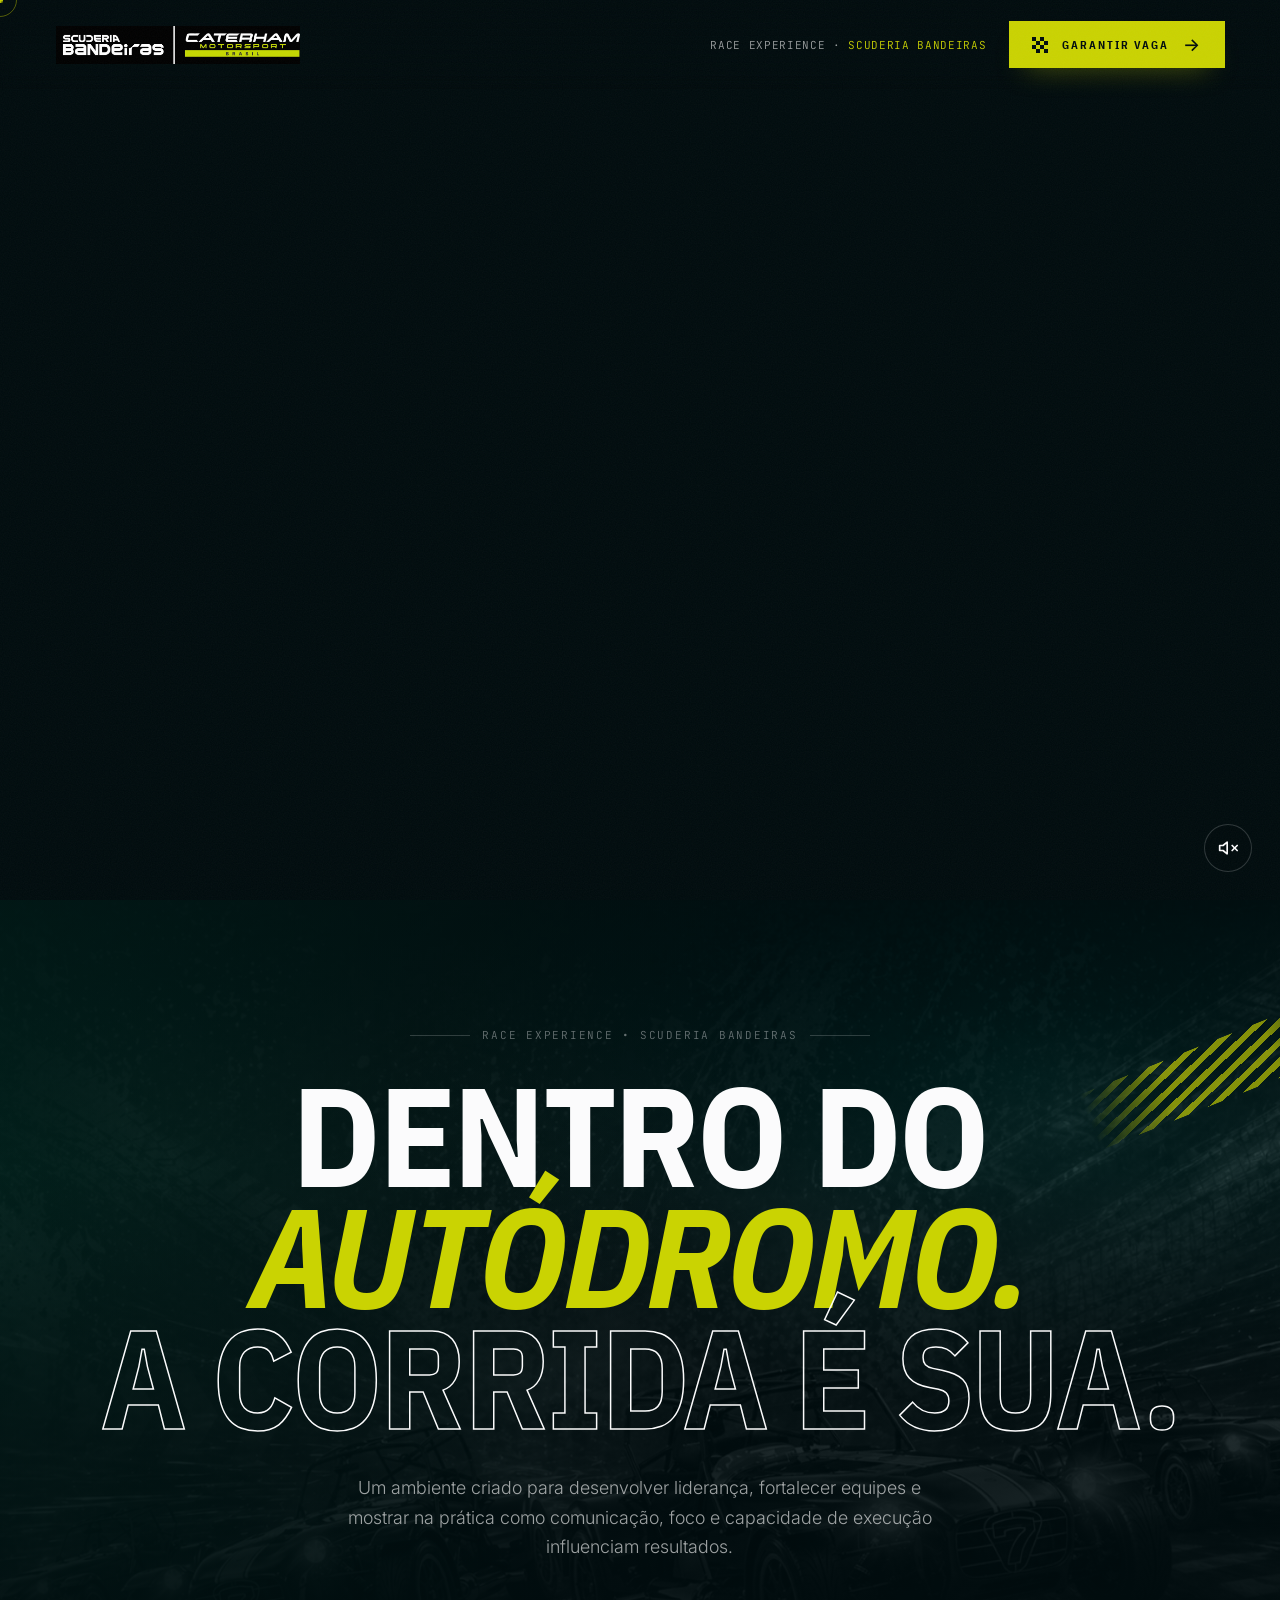
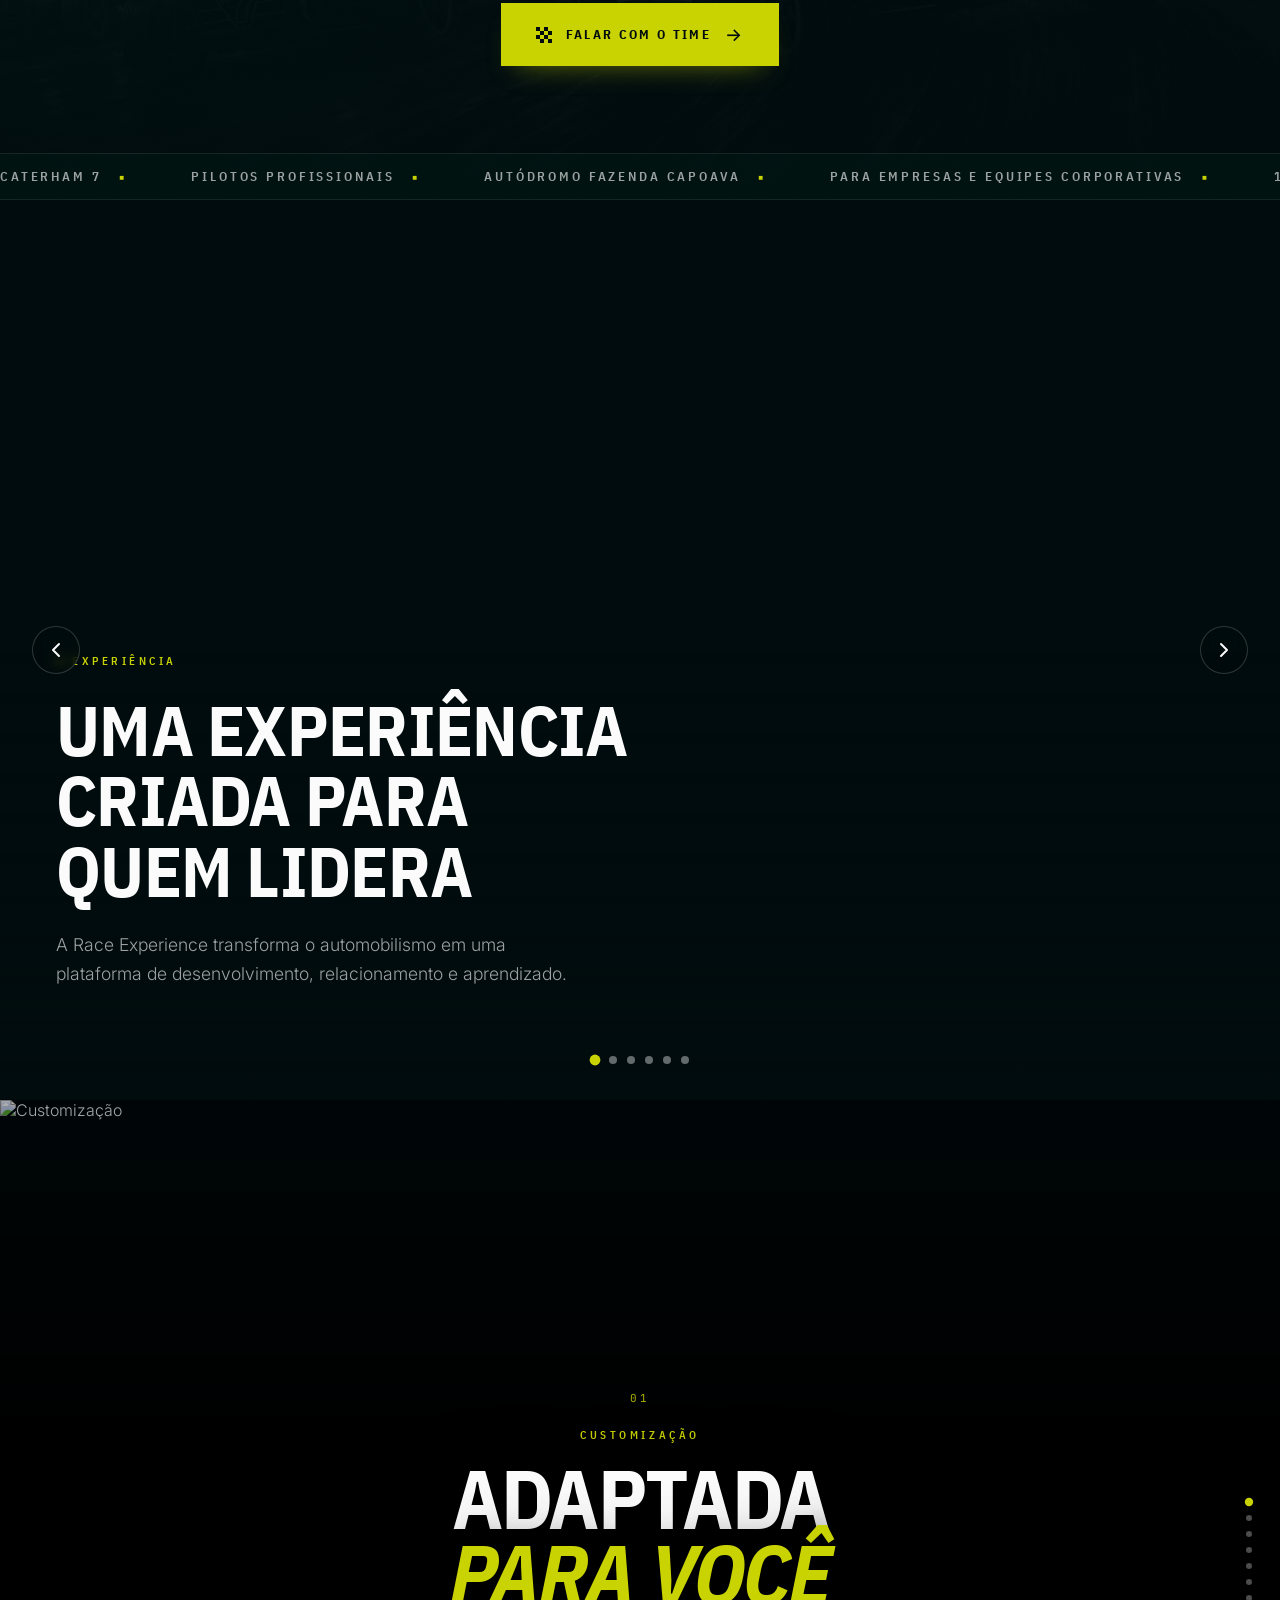
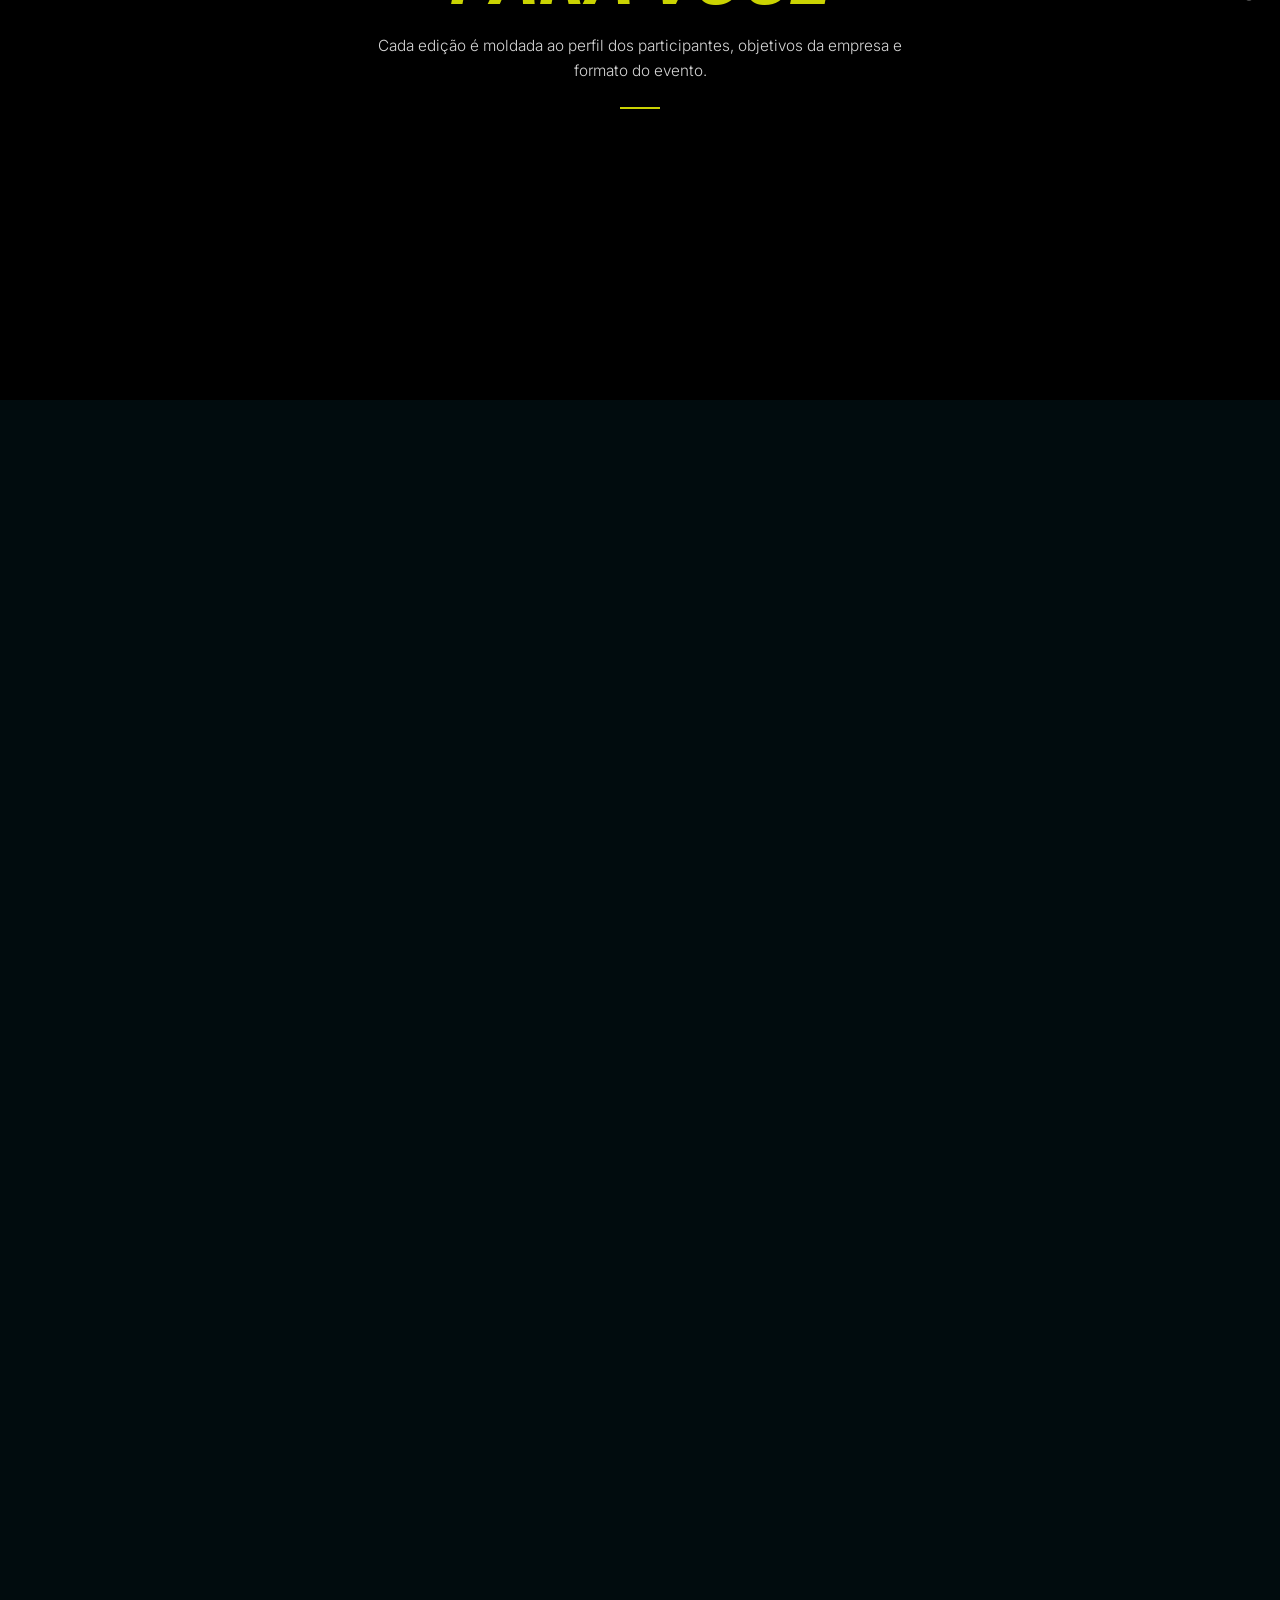
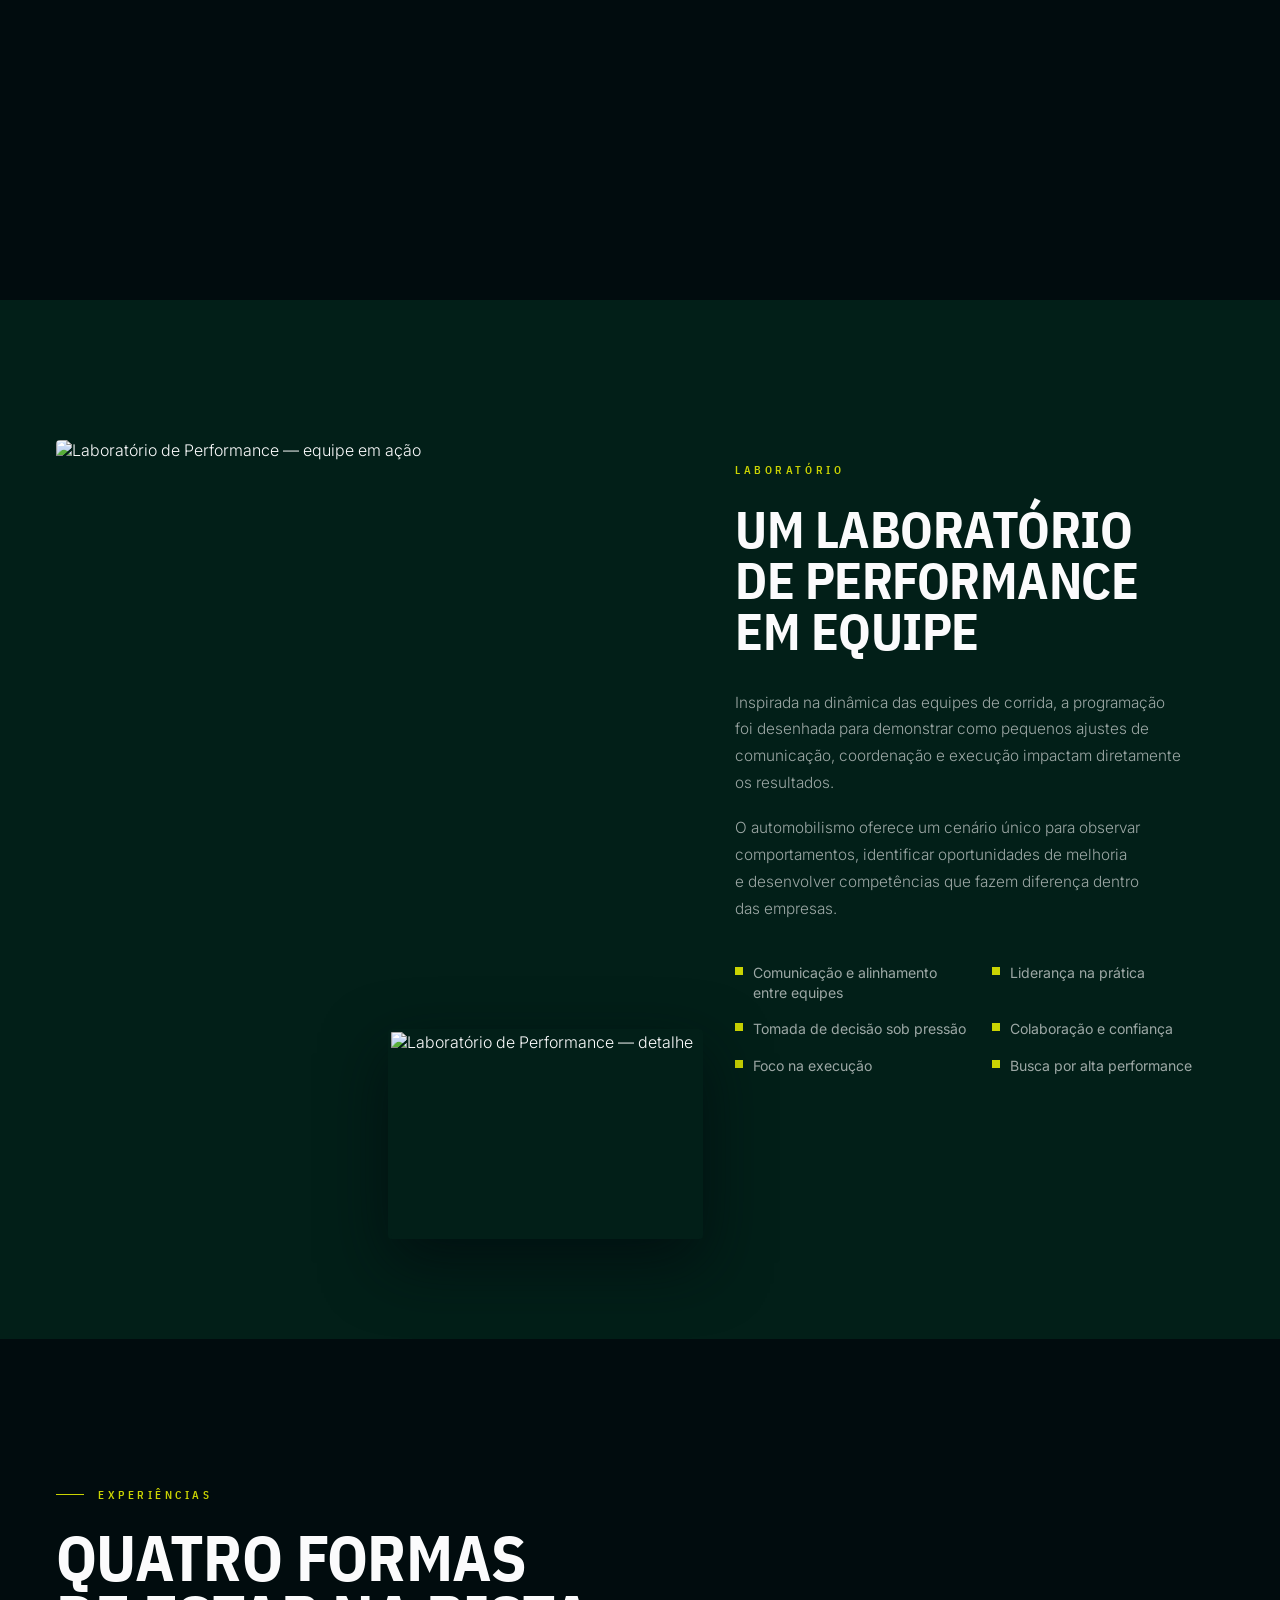
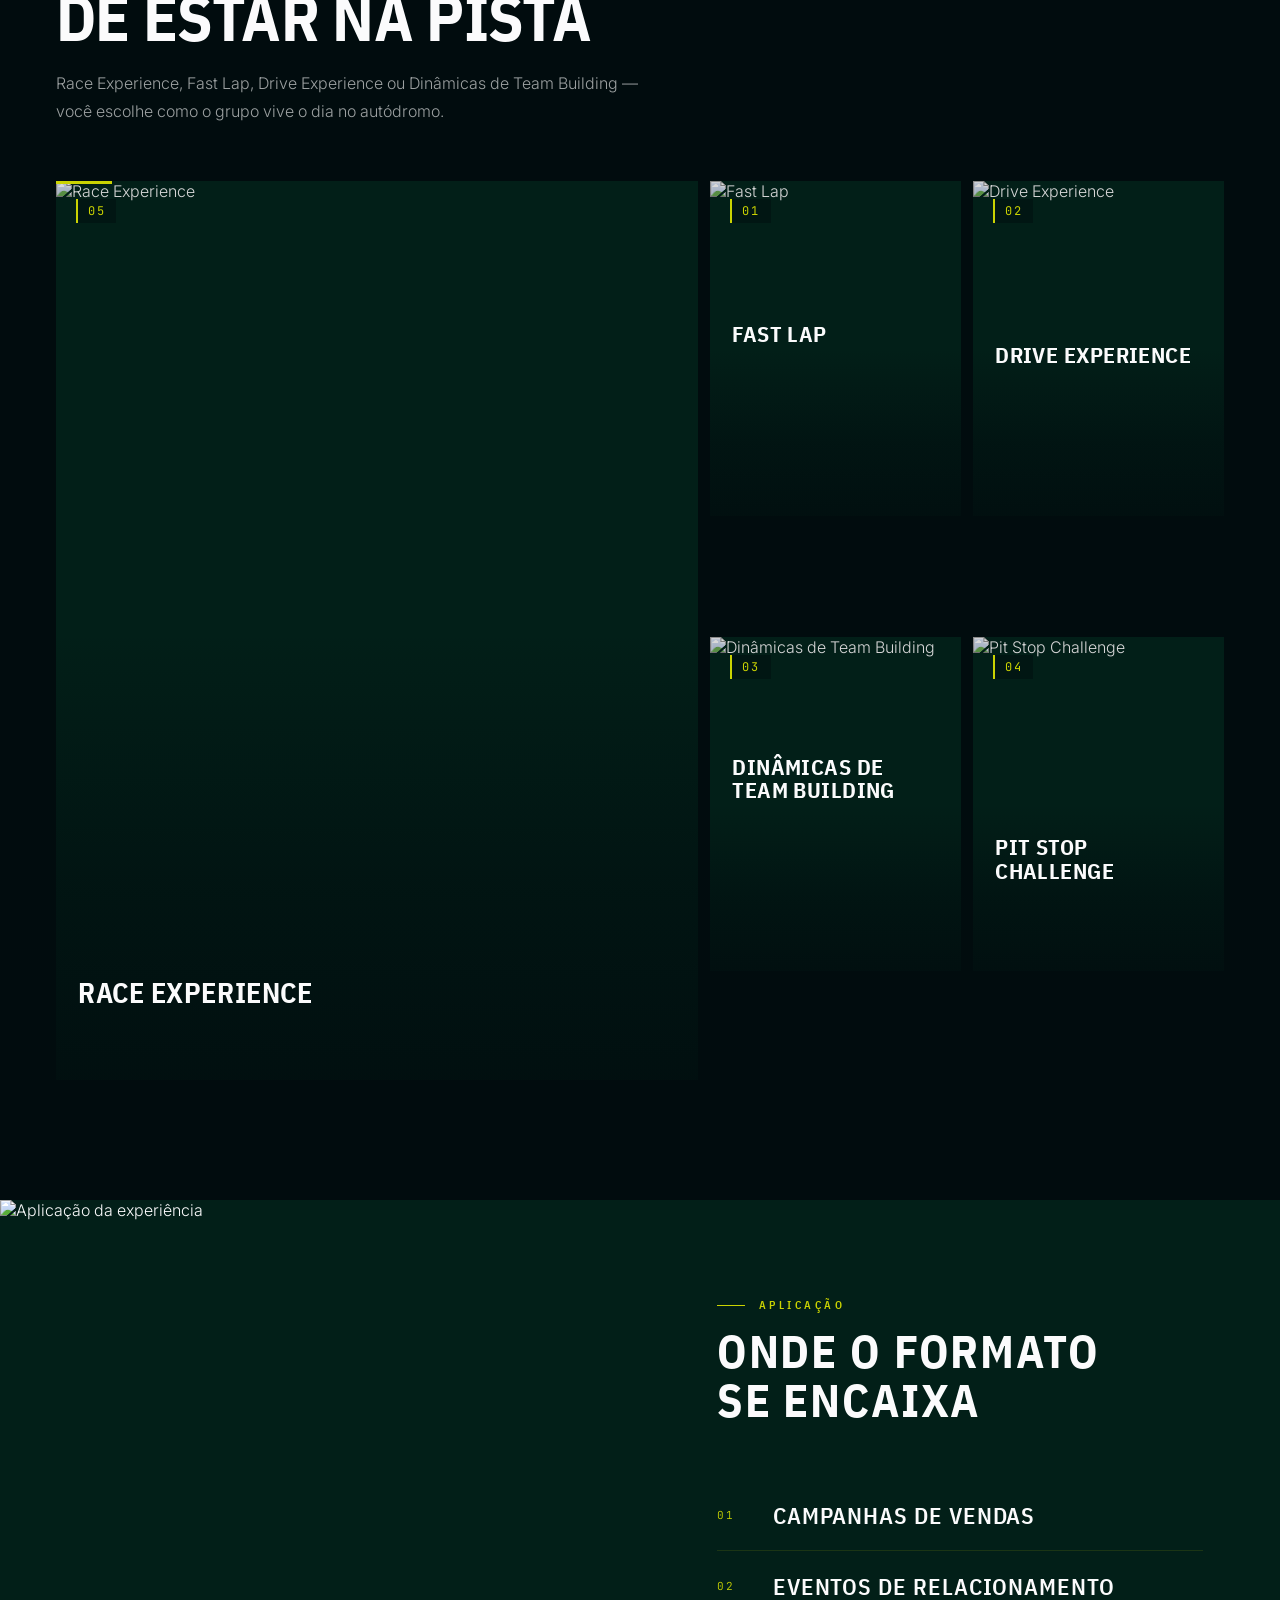
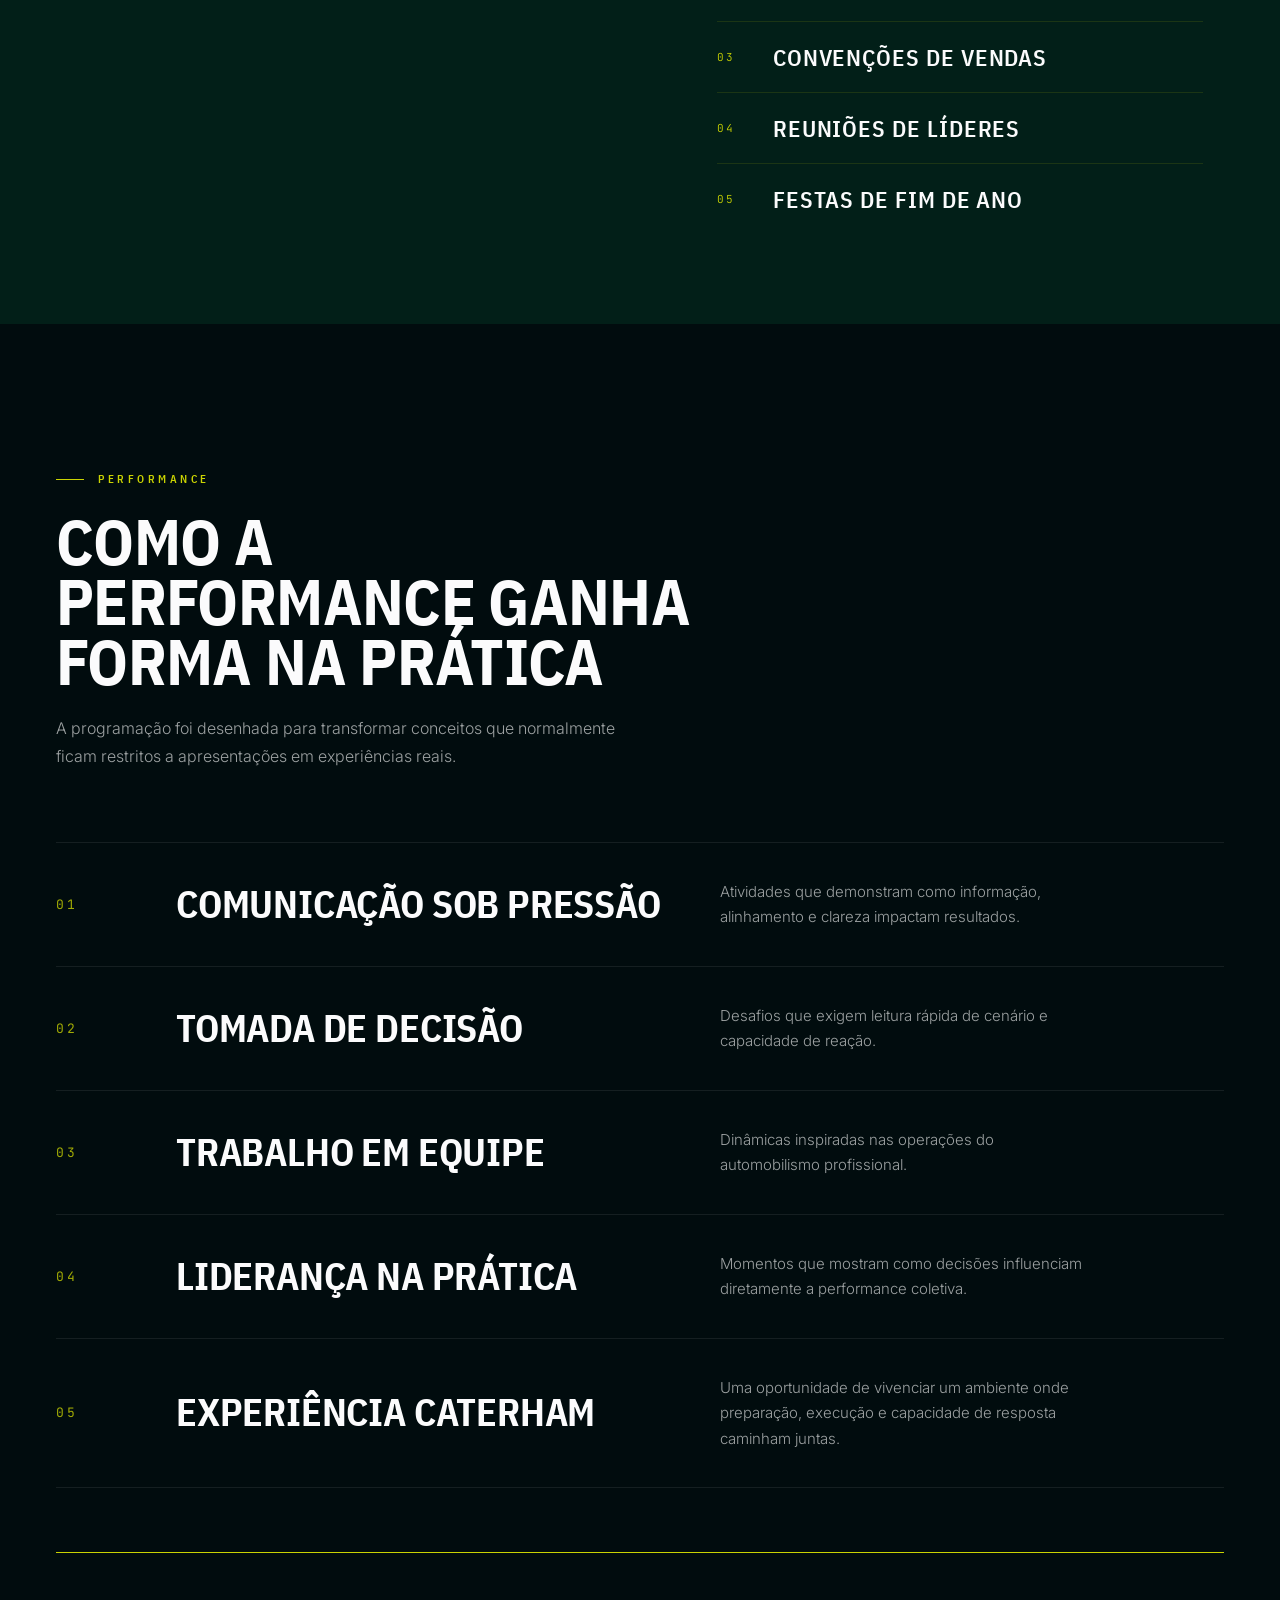
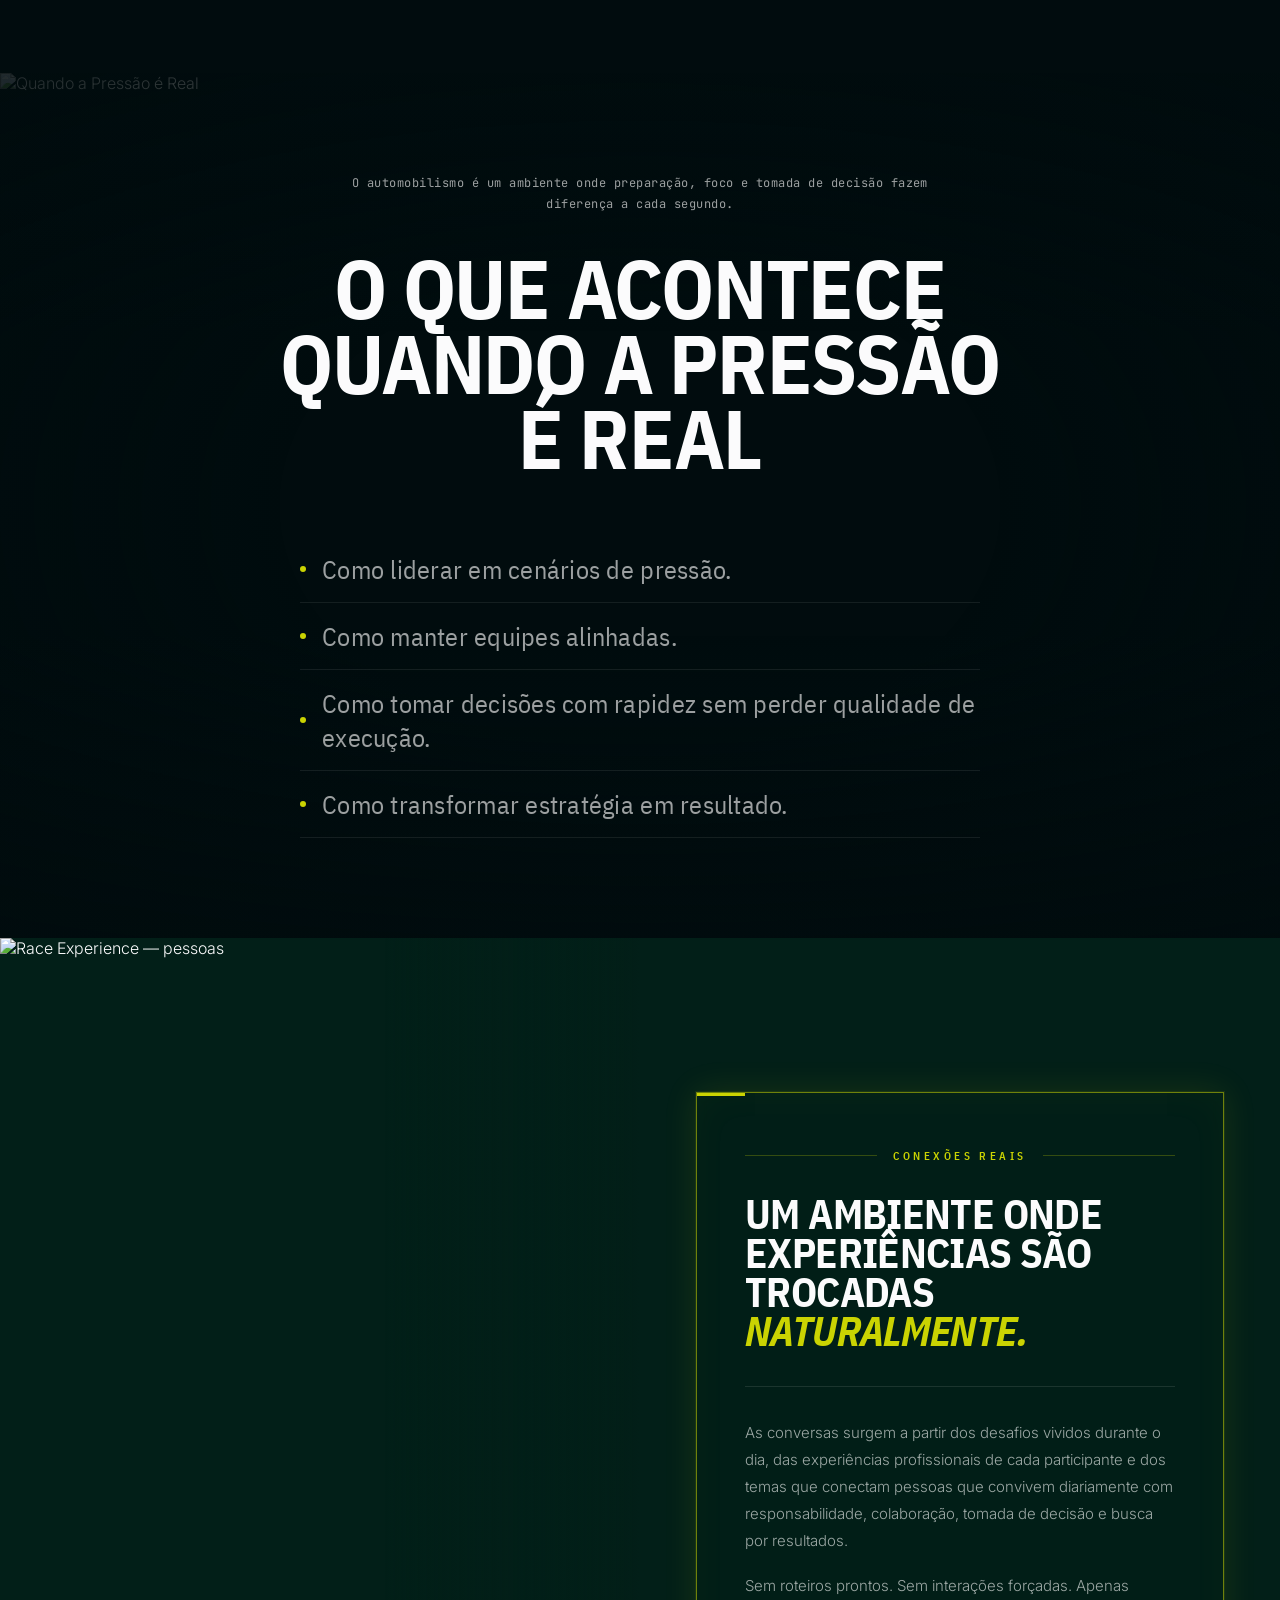
==== commit 36c5c3ea: "feat: adiciona foto do painel à seção Além da Pista Layout 2 colunas: foto do evento (4:3) à esquerd" ====
--- a/index.html
+++ b/index.html
@@ -4205,13 +4205,19 @@
      ============================================================ -->
 <style>
   #sec-panel { background: var(--emerald-d); padding: 120px 0; }
-  .panel-inner { display: grid; grid-template-columns: 1fr 1fr; gap: 64px; align-items: center; margin-top: 56px; }
+  .panel-inner { display: grid; grid-template-columns: 1fr 1fr; gap: 72px; align-items: center; margin-top: 56px; }
+  .panel-photo { border-radius: 4px; overflow: hidden; }
+  .panel-photo img { width: 100%; aspect-ratio: 4/3; object-fit: cover; display: block; filter: brightness(.88) saturate(.9); }
+  .panel-right { display: flex; flex-direction: column; gap: 36px; }
   .panel-body { font-size: clamp(16px,1.5vw,20px); line-height: 1.75; color: rgba(255,255,255,.85); }
   .panel-body + .panel-body { margin-top: 20px; font-size: clamp(15px,1.3vw,17px); color: rgba(255,255,255,.7); }
   .panel-names { display: flex; flex-direction: column; gap: 1px; }
   .panel-name-row { padding: 18px 0; border-bottom: 1px solid rgba(202,211,2,.15); font-family: 'IBM Plex Sans Condensed', sans-serif; font-size: clamp(16px,1.6vw,20px); font-weight: 600; text-transform: uppercase; letter-spacing: .04em; color: var(--paper); }
   .panel-name-row:last-child { border-bottom: none; }
-  @media (max-width: 768px) { .panel-inner { grid-template-columns: 1fr; gap: 40px; } }
+  @media (max-width: 768px) {
+    .panel-inner { grid-template-columns: 1fr; gap: 40px; }
+    .panel-photo img { aspect-ratio: 16/10; }
+  }
 </style>
 <section id="sec-panel">
   <div class="wrap">
@@ -4220,16 +4226,21 @@
       <h2 style="font-family:'IBM Plex Sans Condensed',sans-serif;font-size:clamp(36px,5vw,72px);font-weight:700;text-transform:uppercase;letter-spacing:.03em;color:var(--paper);margin:8px 0 0;line-height:1">ALÉM<br><em style="color:var(--lime);font-style:italic">DA PISTA</em></h2>
     </div>
     <div class="panel-inner" data-r="up">
-      <div>
-        <p class="panel-body">Os pilotos não são apenas convidados. Eles são parte da programação — e essa distinção muda completamente o que os participantes vivem no dia.</p>
-        <p class="panel-body">Átila Abreu, Rubens Barrichello, Nelson Piquet Jr. e Rafael Suzuki participam de um painel de troca real com os participantes. Histórias de carreiras construídas sob pressão extrema, decisões tomadas em frações de segundo — em conversa direta com quem está na plateia.</p>
-        <p class="panel-body">Não é palestra. É conversa direta — dois mundos que enfrentam os mesmos desafios com linguagens diferentes.</p>
-      </div>
-      <div class="panel-names">
-        <div class="panel-name-row">Átila Abreu</div>
-        <div class="panel-name-row">Rubens Barrichello</div>
-        <div class="panel-name-row">Nelson Piquet Jr.</div>
-        <div class="panel-name-row">Rafael Suzuki</div>
+      <div class="panel-photo">
+        <img src="Brand/Imagem/painel/20260528_scuderiabandeiras_raceexperience_fazendacapuava_dudabairros-2669.jpg" alt="Painel com pilotos" loading="lazy">
+      </div>
+      <div class="panel-right">
+        <div>
+          <p class="panel-body">Os pilotos não são apenas convidados. Eles são parte da programação — e essa distinção muda completamente o que os participantes vivem no dia.</p>
+          <p class="panel-body">Átila Abreu, Rubens Barrichello, Nelson Piquet Jr. e Rafael Suzuki participam de um painel de troca real com os participantes. Histórias de carreiras construídas sob pressão extrema, decisões tomadas em frações de segundo — em conversa direta com quem está na plateia.</p>
+          <p class="panel-body">Não é palestra. É conversa direta — dois mundos que enfrentam os mesmos desafios com linguagens diferentes.</p>
+        </div>
+        <div class="panel-names">
+          <div class="panel-name-row">Átila Abreu</div>
+          <div class="panel-name-row">Rubens Barrichello</div>
+          <div class="panel-name-row">Nelson Piquet Jr.</div>
+          <div class="panel-name-row">Rafael Suzuki</div>
+        </div>
       </div>
     </div>
   </div>
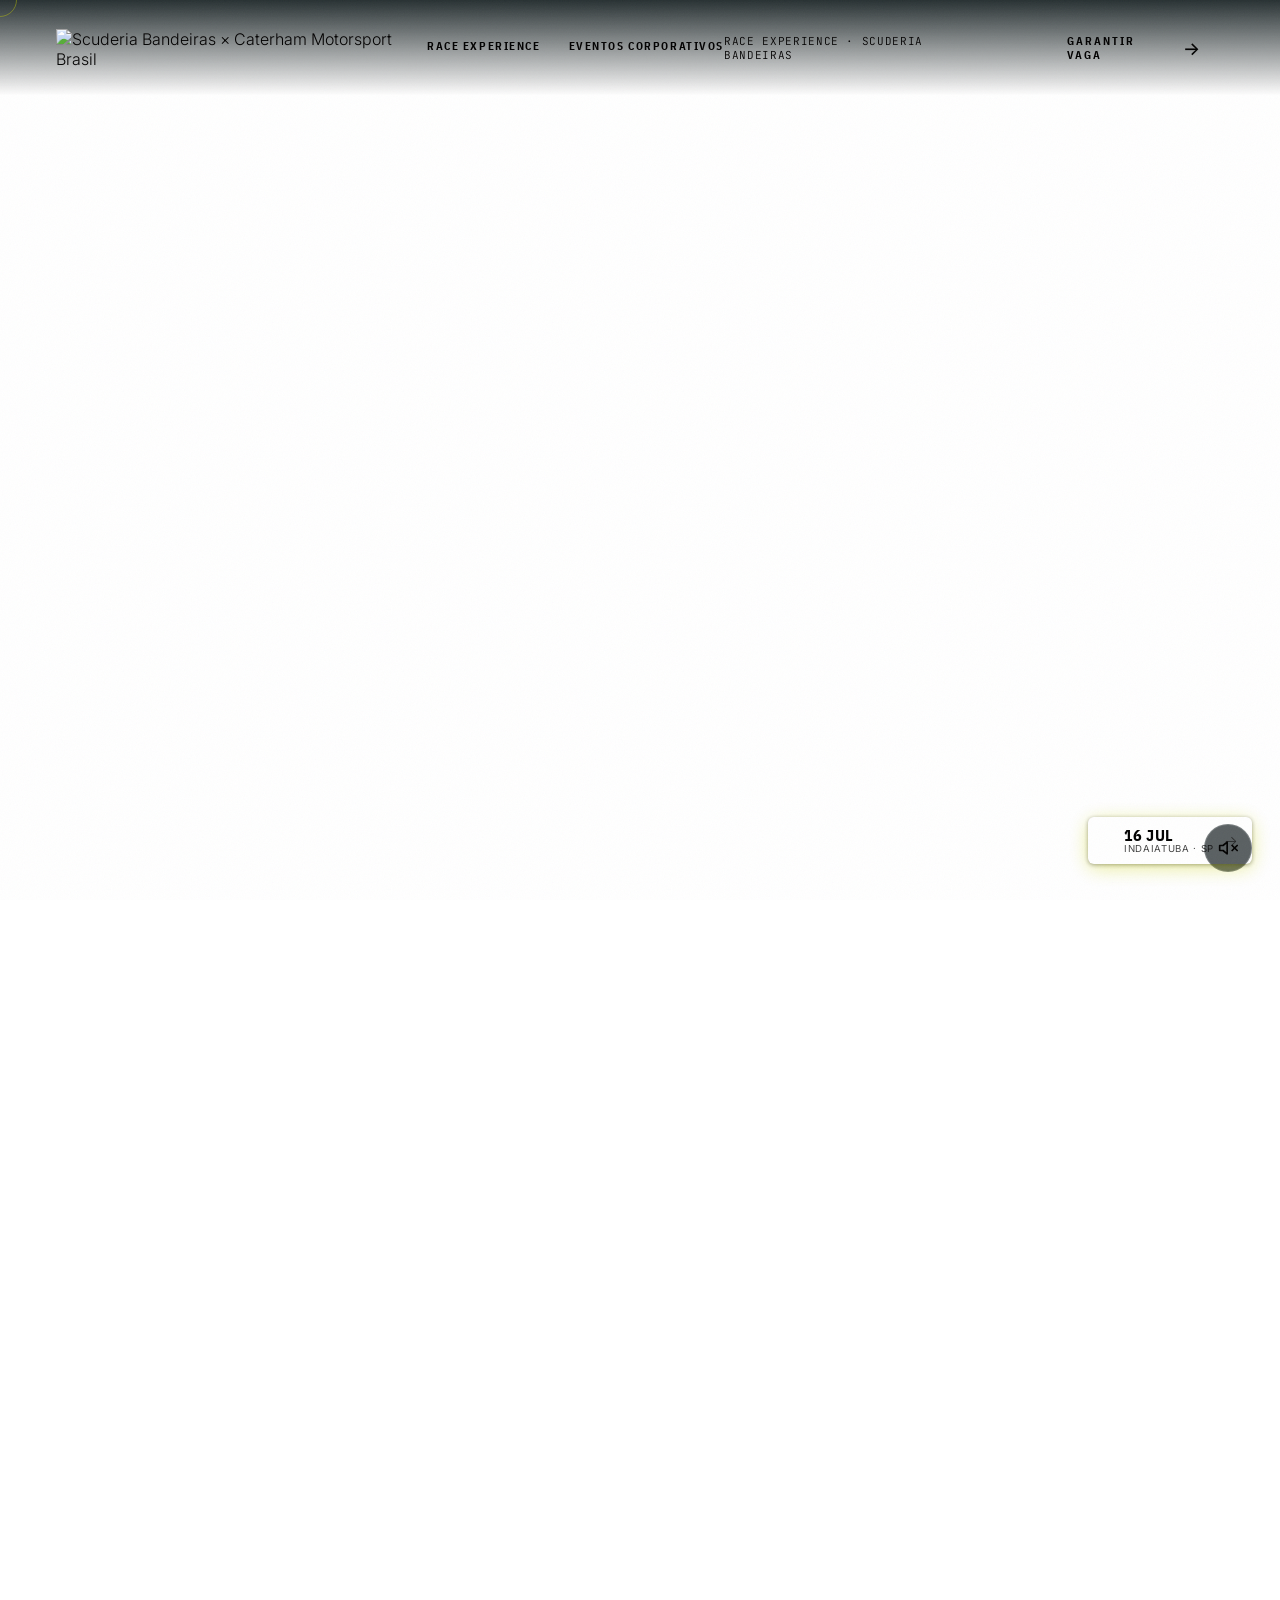
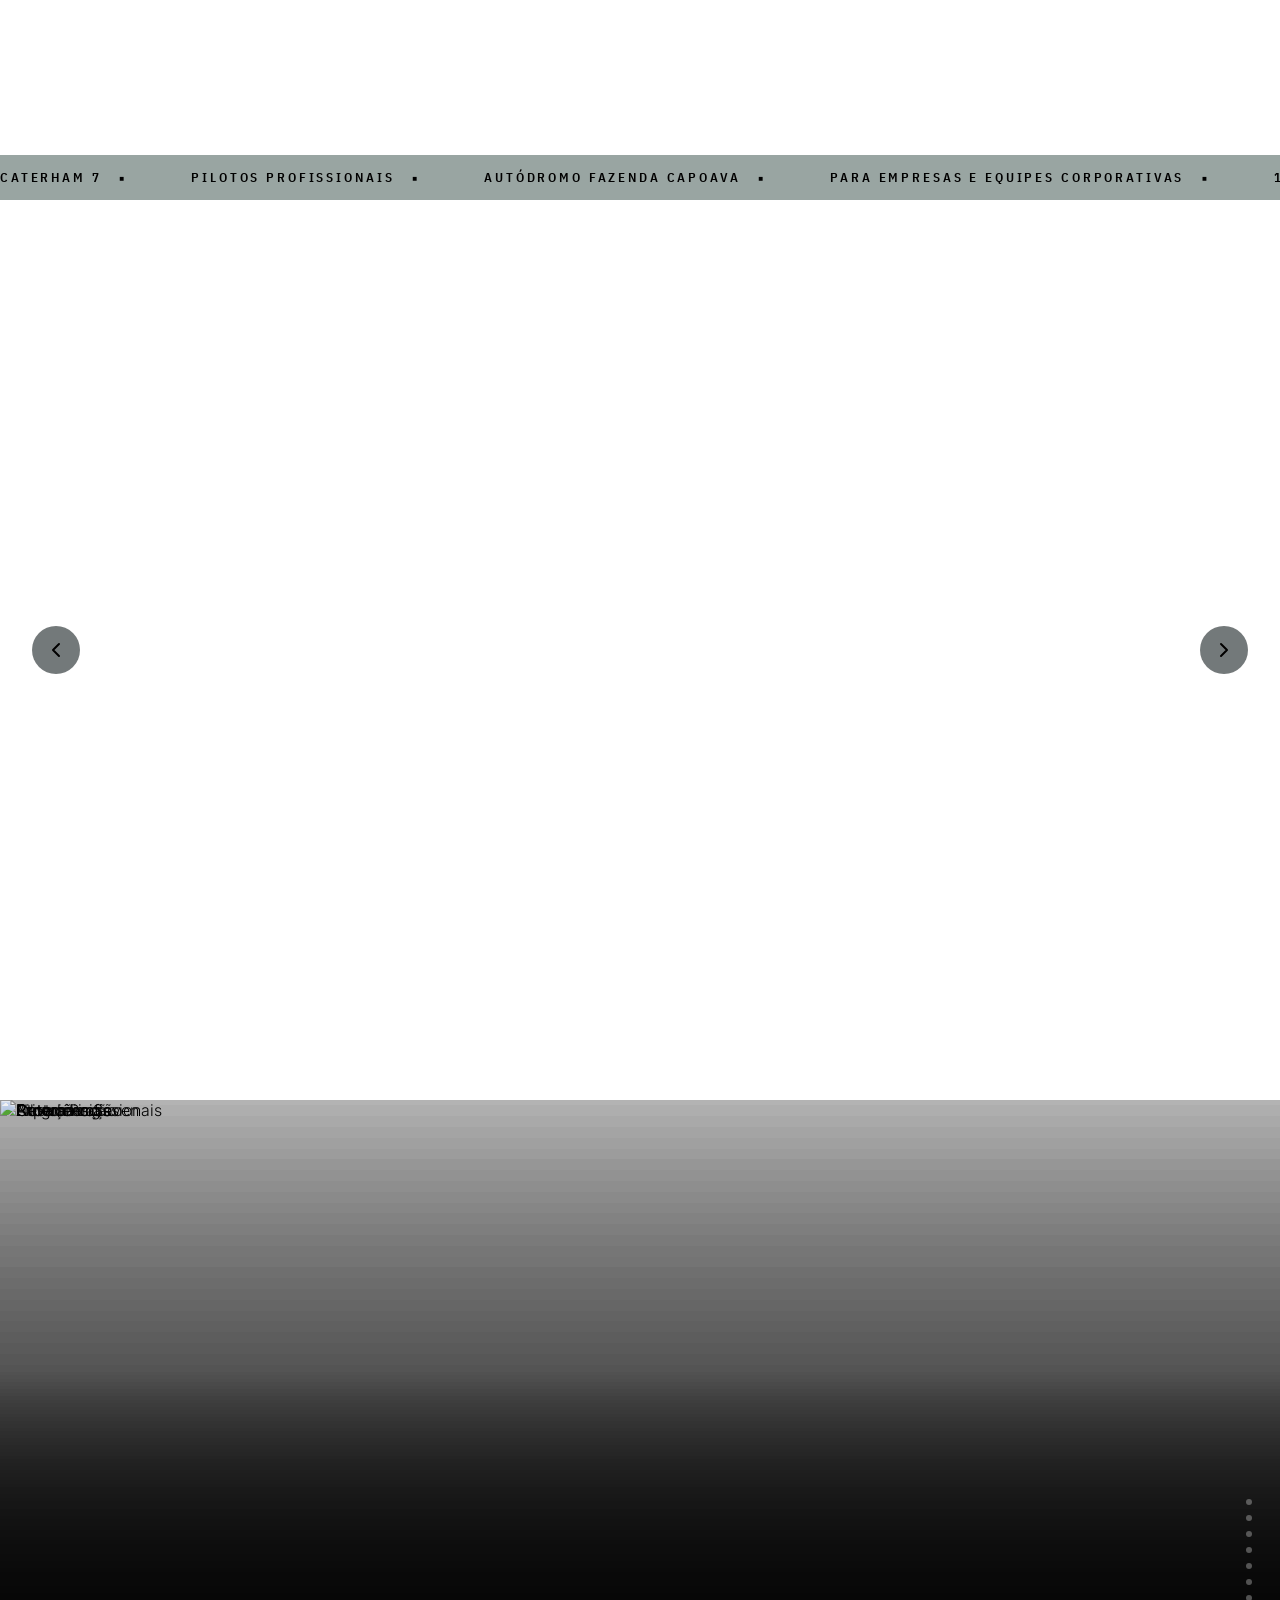
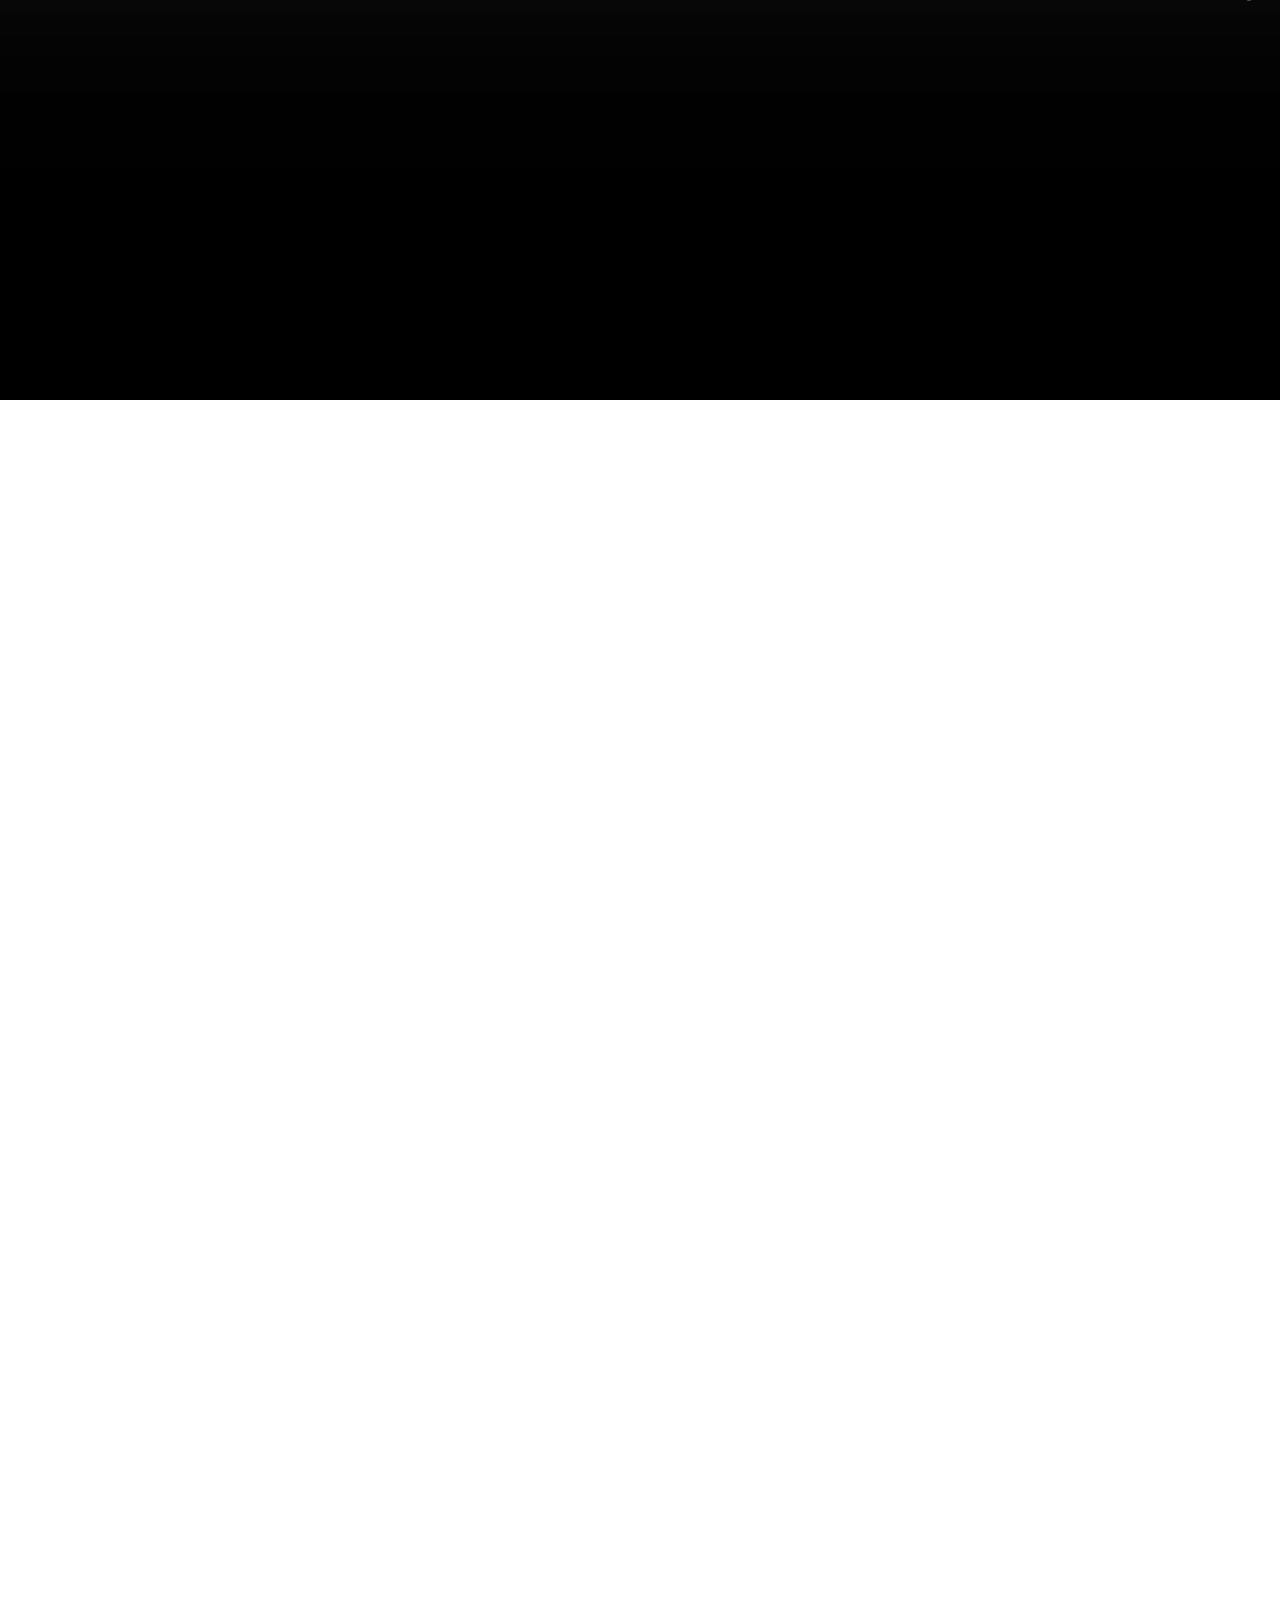
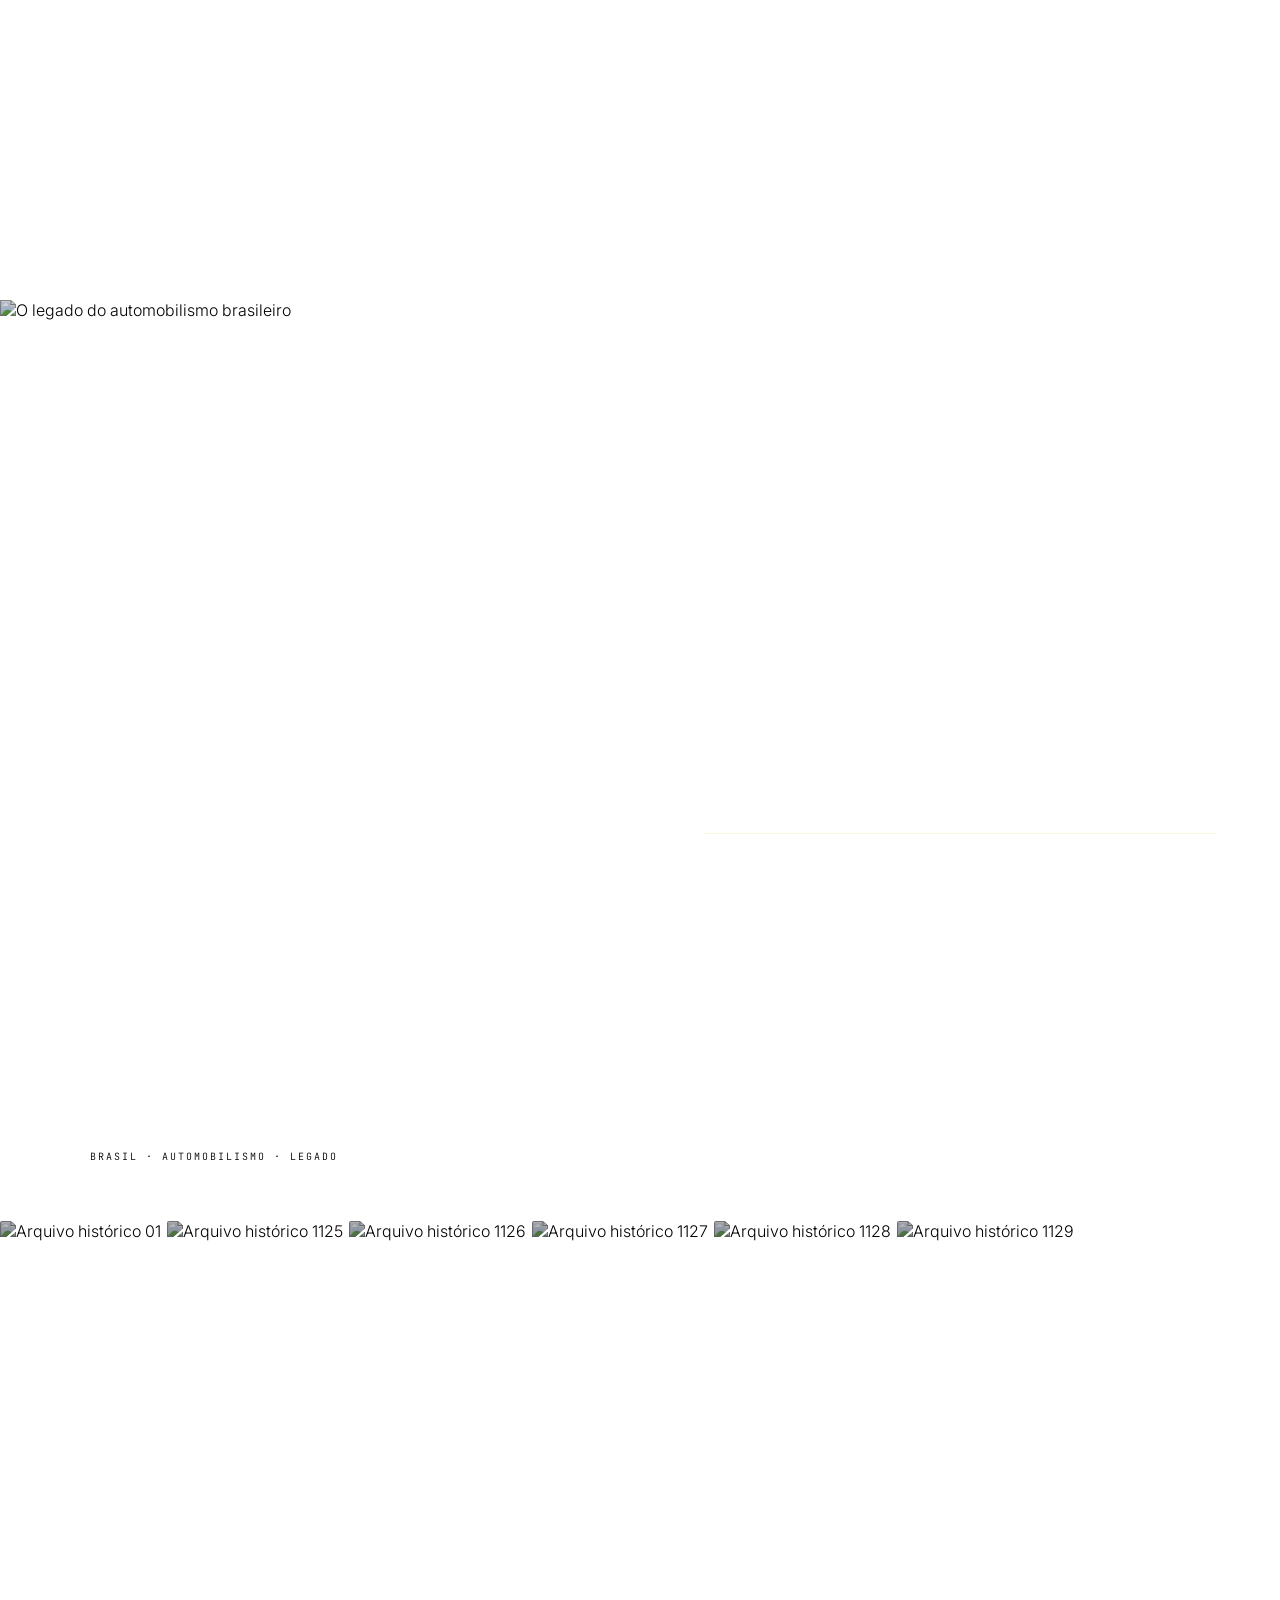
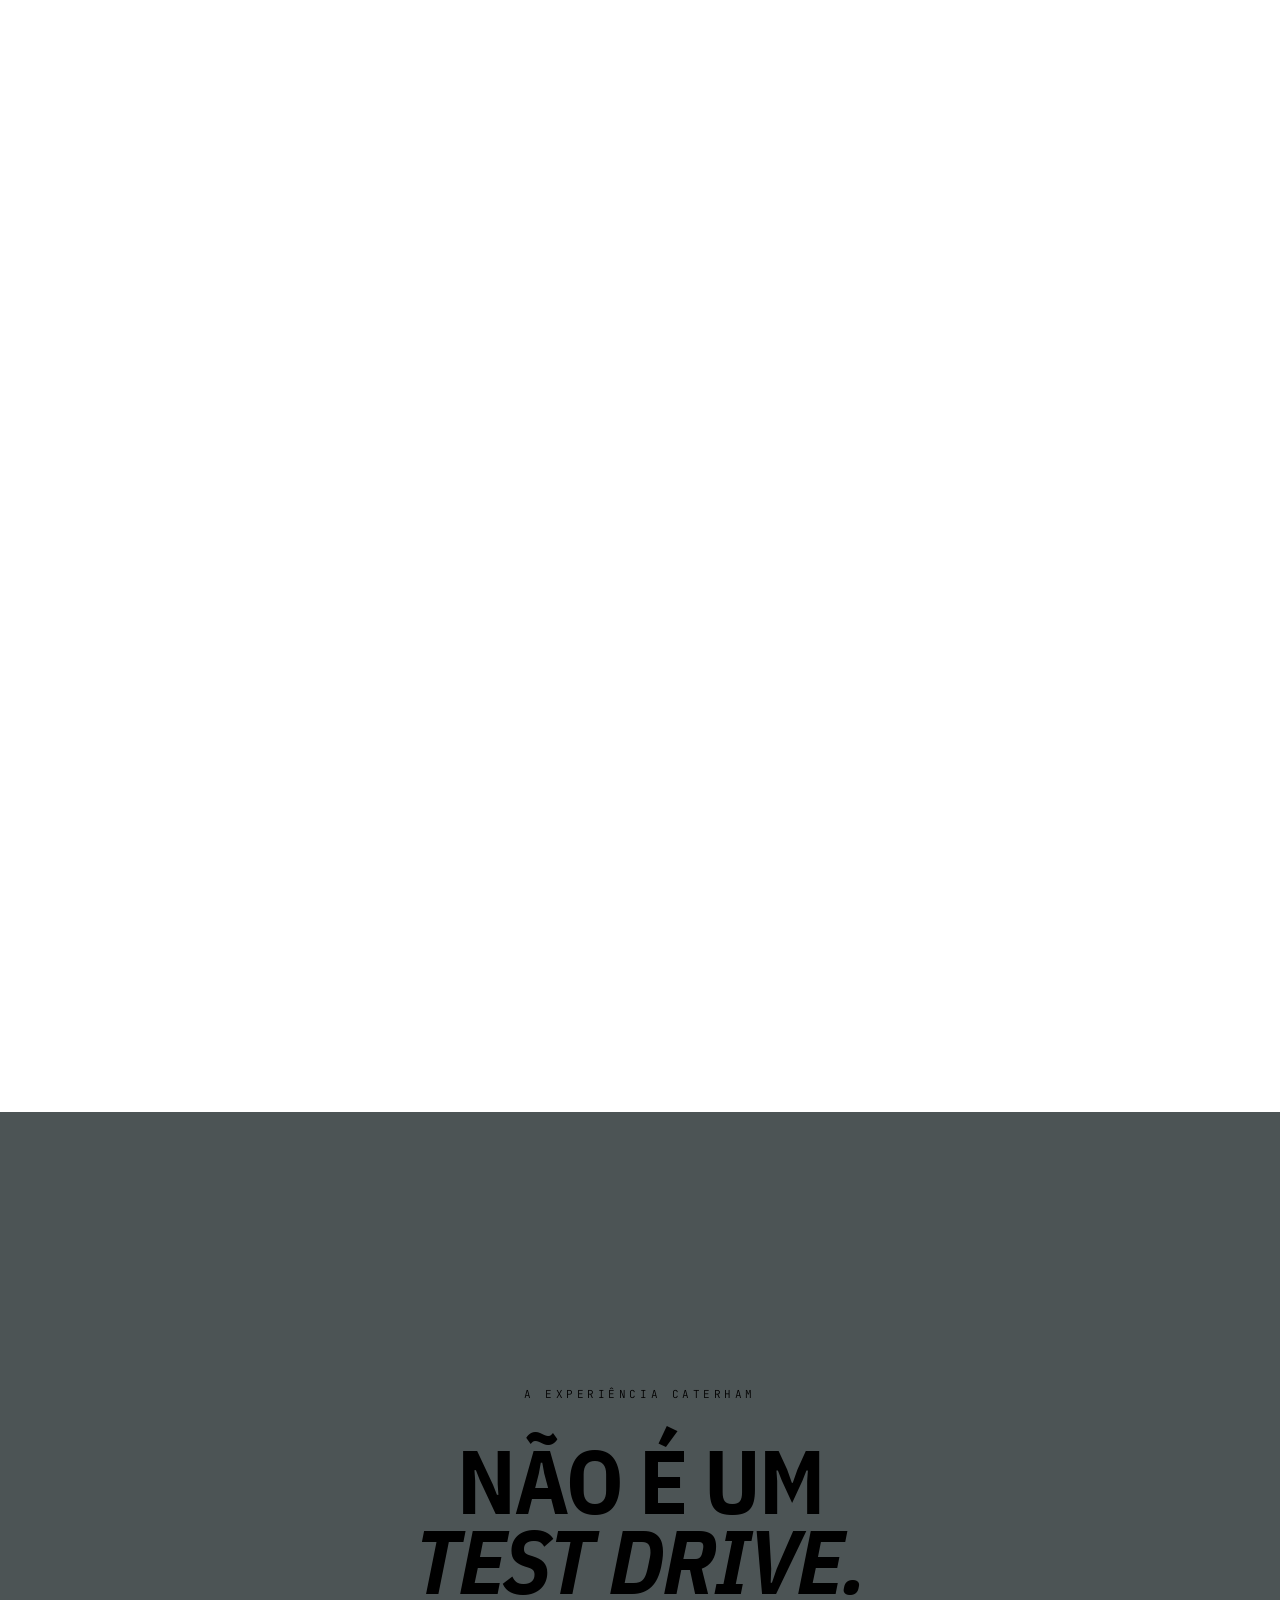
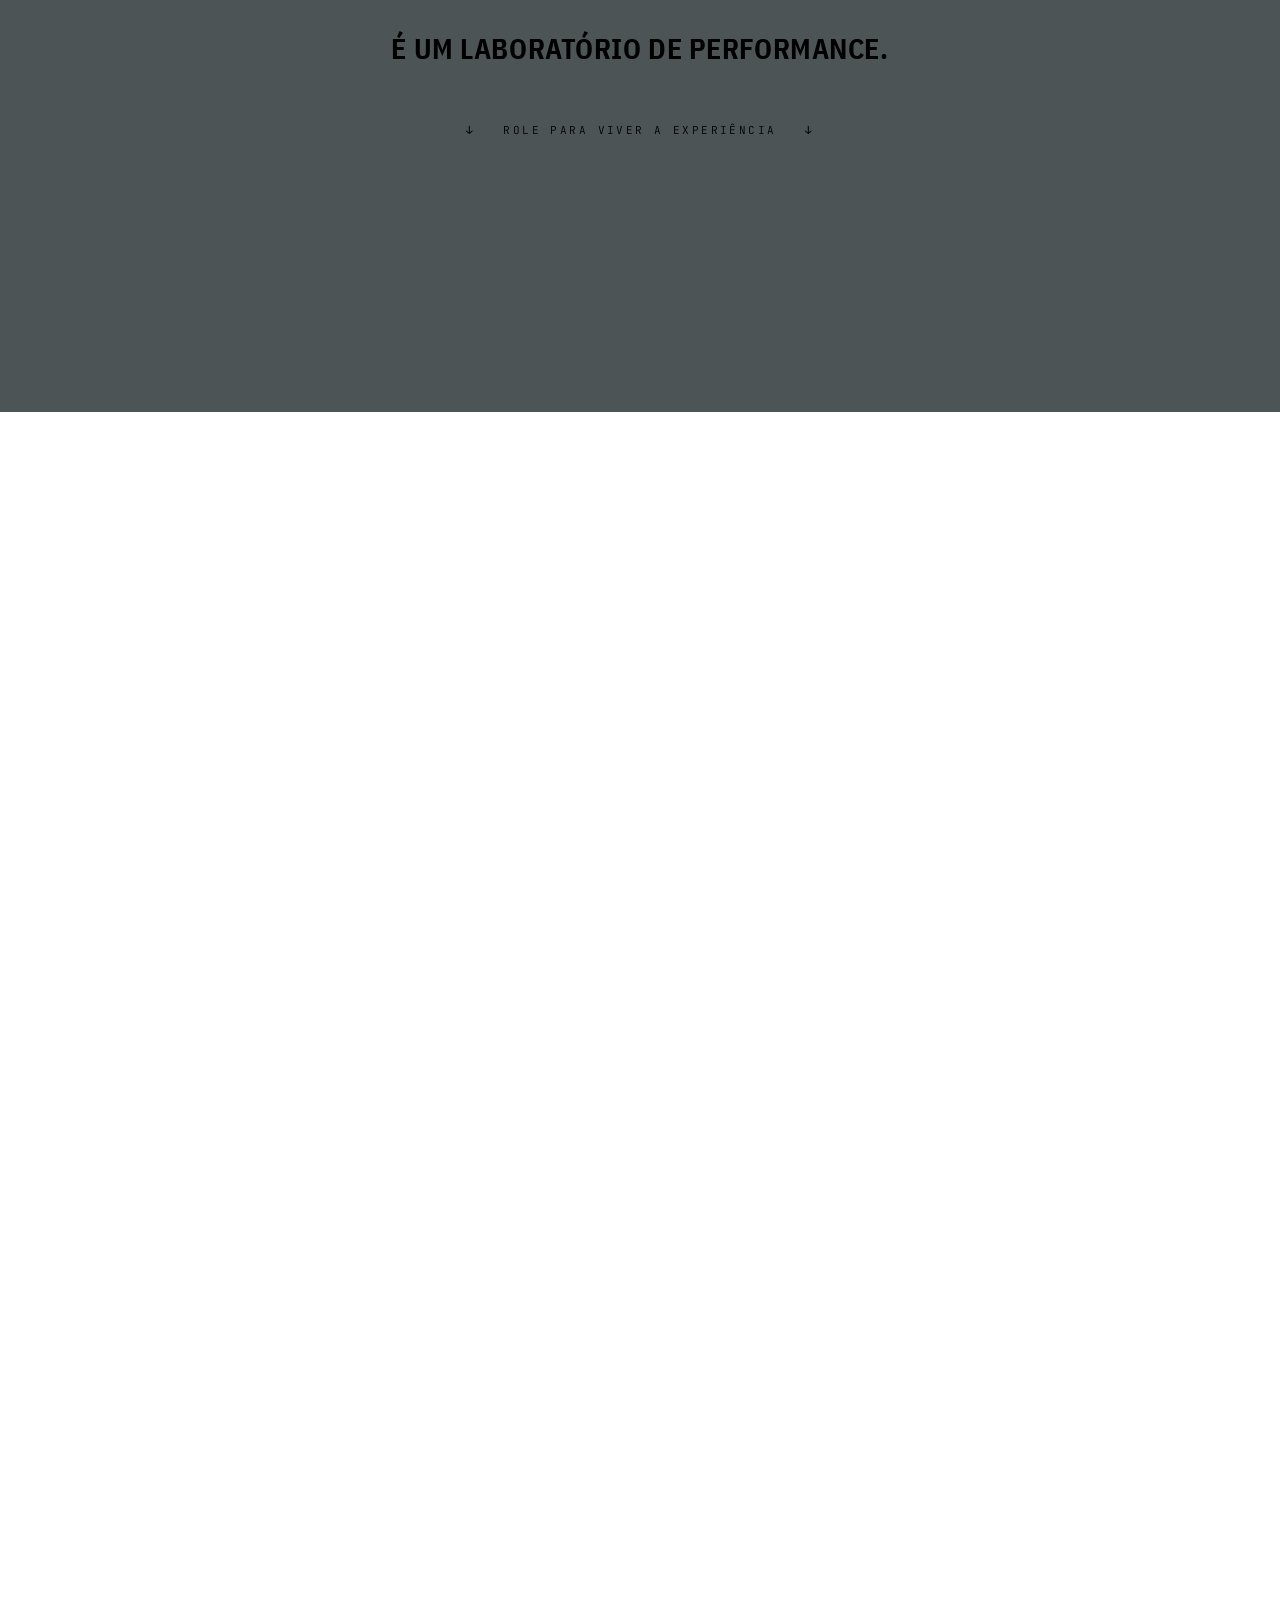
==== commit c223b723: "feat: ajustes na Home — ativação Reflexo, imagem do hero e preço Pole Position - Troca card "Instruç" ====
--- a/index.html
+++ b/index.html
@@ -3,2992 +3,13 @@
 <head>
   <meta charset="UTF-8">
   <meta name="viewport" content="width=device-width, initial-scale=1.0">
-  <title>Race Experience — Scuderia Bandeiras × Caterham Motorsport</title>
+  <title>Race Experience · Scuderia Bandeiras × Caterham Motorsport</title>
   <link rel="preconnect" href="https://fonts.googleapis.com">
   <link rel="preconnect" href="https://fonts.gstatic.com" crossorigin>
   <link href="https://fonts.googleapis.com/css2?family=IBM+Plex+Sans+Condensed:wght@400;500;600;700&family=Inter:wght@300;400;500;600&family=JetBrains+Mono:wght@400;500&display=swap" rel="stylesheet">
-  <style>
-    /* ── TOKENS ──────────────────────────────────────────────── */
-    :root {
-      --ink:       #010C0E;
-      --ink-1:     #04181A;
-      --emerald:   #023B2D;
-      --emerald-d: #021F18;
-      --teal:      #014F48;
-      --teal-l:    #016C62;
-      --lime:      #CAD302;
-      --lime-d:    #A8B002;
-      --paper:     #FBFBFC;
-      --paper-60:  rgba(251,251,252,.62);
-      --paper-40:  rgba(251,251,252,.40);
-      --paper-18:  rgba(251,251,252,.18);
-      --paper-08:  rgba(251,251,252,.08);
-      --lime-20:   rgba(202,211,2,.20);
-      --lime-12:   rgba(202,211,2,.12);
-    }
-
-    /* ── RESET ───────────────────────────────────────────────── */
-    *, *::before, *::after { box-sizing: border-box; margin: 0; padding: 0; }
-    html { scroll-behavior: smooth; background: var(--ink); }
-    img  { display: block; max-width: 100%; }
-    body {
-      background: var(--ink); color: var(--paper);
-      font-family: 'Inter', sans-serif; font-weight: 300;
-      overflow-x: hidden; -webkit-font-smoothing: antialiased;
-      cursor: none;
-    }
-
-    /* grain overlay */
-    body::before {
-      content: ''; position: fixed; inset: 0;
-      pointer-events: none; z-index: 9998; opacity: .04;
-      background: url("data:image/svg+xml,%3Csvg xmlns='http://www.w3.org/2000/svg' width='280' height='280'%3E%3Cfilter id='g'%3E%3CfeTurbulence type='fractalNoise' baseFrequency='.85' numOctaves='3' stitchTiles='stitch'/%3E%3C/filter%3E%3Crect width='280' height='280' filter='url(%23g)'/%3E%3C/svg%3E") repeat;
-    }
-
-    /* ── CURSOR ──────────────────────────────────────────────── */
-    .cur-dot, .cur-ring {
-      position: fixed; border-radius: 50%;
-      pointer-events: none; z-index: 99999;
-      transform: translate(-50%,-50%); will-change: left,top;
-    }
-    .cur-dot  { width:5px; height:5px; background: var(--lime); }
-    .cur-ring {
-      width:34px; height:34px;
-      border: 1px solid rgba(202,211,2,.40);
-      transition: width .25s, height .25s, border-color .25s, background .25s;
-    }
-    @media (hover:none) { .cur-dot,.cur-ring { display:none; } body { cursor:auto; } }
-
-    /* ── LAYOUT ──────────────────────────────────────────────── */
-    .wrap { max-width:1320px; margin:0 auto; padding:0 56px; }
-    @media (max-width:768px) { .wrap { padding:0 22px; } }
-
-    /* ── TYPE ────────────────────────────────────────────────── */
-    .display, h1, h2, h3 {
-      font-family:'IBM Plex Sans Condensed', sans-serif;
-      font-weight:700; text-transform:uppercase;
-      line-height:.92; letter-spacing:-.005em;
-      text-wrap: balance;
-    }
-    p { text-wrap: pretty; }
-    .mono {
-      font-family:'JetBrains Mono', monospace;
-      font-weight:400; letter-spacing:.04em;
-    }
-
-    /* ── SECTION LABEL (rótulo verde pequeno) ────────────────── */
-    .label {
-      display:inline-flex; align-items:center; gap:14px;
-      font-family:'IBM Plex Sans Condensed', sans-serif;
-      font-size:11px; font-weight:600; letter-spacing:.32em;
-      text-transform:uppercase; color:var(--lime);
-      padding:7px 0;
-    }
-    .label::before {
-      content:''; width:28px; height:1px; background:var(--lime);
-    }
-
-    /* ── BUTTONS ─────────────────────────────────────────────── */
-    .btn {
-      display:inline-flex; align-items:center; gap:14px;
-      font-family:'IBM Plex Sans Condensed', sans-serif;
-      font-size:13px; font-weight:700; letter-spacing:.18em; text-transform:uppercase;
-      padding:20px 34px; text-decoration:none; transition:.25s; cursor:none;
-      position:relative; overflow:hidden;
-    }
-    .btn-lime {
-      background:var(--lime); color:var(--ink);
-      box-shadow:0 0 0 1px var(--lime), 0 14px 28px -16px rgba(202,211,2,.55);
-    }
-    .btn-lime::after {
-      content:'→'; font-family:'Inter',sans-serif; font-weight:500;
-      transition:transform .25s; font-size:18px;
-    }
-    .btn-lime:hover { background:#DAE302; transform:translateY(-2px); }
-    .btn-lime:hover::after { transform:translateX(6px); }
-
-    .btn-ghost {
-      background:transparent; color:var(--paper);
-      border:1px solid var(--paper-18);
-    }
-    .btn-ghost:hover { border-color:var(--lime); color:var(--lime); }
-
-    /* checker icon */
-    .flag {
-      width:16px; height:16px; display:inline-block;
-      background:
-        conic-gradient(var(--ink) 25%, transparent 25% 50%, var(--ink) 50% 75%, transparent 75%);
-      background-size:8px 8px; background-color:var(--paper);
-    }
-    .btn-lime .flag { background-color:var(--ink); background-image:
-      conic-gradient(var(--lime) 25%, transparent 25% 50%, var(--lime) 50% 75%, transparent 75%); }
-
-    @media (max-width:600px) {
-      .btn {
-        padding:14px 22px; font-size:12px; gap:10px;
-        width:100%; justify-content:center;
-      }
-      .hero-cta { flex-direction:column; align-items:stretch; }
-      .hero-cta .small { margin-left:0; text-align:center; }
-    }
-
-    /* ── REVEAL ──────────────────────────────────────────────── */
-    [data-r] {
-      opacity:0; transition:opacity .9s ease, transform .9s cubic-bezier(.2,.8,.2,1);
-      transform:translateY(28px);
-    }
-    [data-r="left"]  { transform:translateX(-32px); }
-    [data-r="right"] { transform:translateX(32px); }
-    [data-r="up"]    { transform:translateY(40px); }
-    [data-r].in      { opacity:1; transform:none; }
-    .d1 { transition-delay:.08s; }
-    .d2 { transition-delay:.18s; }
-    .d3 { transition-delay:.28s; }
-    .d4 { transition-delay:.38s; }
-    .d5 { transition-delay:.48s; }
-
-    /* ── PROGRESS BAR ────────────────────────────────────────── */
-    .progress {
-      position:fixed; top:0; left:0; height:2px;
-      background:var(--lime); width:0%; z-index:9997;
-      transition:width .1s linear;
-    }
-
-    /* ── HEADER ──────────────────────────────────────────────── */
-    .topbar {
-      position:fixed; top:0; left:0; right:0; z-index:50;
-      display:flex; align-items:center; justify-content:space-between;
-      padding:22px 56px;
-      background:linear-gradient(180deg, rgba(1,12,14,.85) 0%, rgba(1,12,14,0) 100%);
-      backdrop-filter:blur(8px);
-      transition:padding .3s, background .3s;
-    }
-    .topbar.scrolled {
-      padding:14px 56px;
-      background:rgba(1,12,14,.92);
-      border-bottom:1px solid var(--paper-08);
-    }
-    .topbar-l img { height:38px; }
-    .topbar-r {
-      display:flex; align-items:center; gap:24px;
-    }
-    .topbar-meta {
-      font-family:'JetBrains Mono', monospace;
-      font-size:11px; color:var(--paper-60); letter-spacing:.06em;
-    }
-    .topbar-meta span { color:var(--lime); }
-    .topbar .btn { padding:12px 22px; font-size:11px; }
-    @media (max-width:760px) {
-      .topbar { padding:16px 22px; justify-content:center; }
-      .topbar-r { display:none; }
-    }
-
-    /* ════════════════════════════════════════════════════════
-       §1  HERO
-    ════════════════════════════════════════════════════════ */
-    #hero {
-      position:relative; min-height:100vh;
-      display:flex; flex-direction:column;
-      padding-top:104px;
-      background:
-        radial-gradient(80% 60% at 80% 20%, rgba(1,79,72,.35) 0%, transparent 60%),
-        radial-gradient(60% 50% at 10% 90%, rgba(2,59,45,.55) 0%, transparent 60%),
-        var(--ink);
-      overflow:hidden;
-    }
-    .hero-bg {
-      position:absolute; inset:0;
-      background:url('Brand/IMAGENS PAGINA/BACKGROUND.png') center 50% / cover no-repeat;
-      opacity:.32;
-      mix-blend-mode:luminosity;
-      transform:scale(1.06);
-      transition:transform 7s cubic-bezier(.16,1,.3,1), opacity 1.2s ease;
-    }
-    .hero-bg.go { transform:scale(1); }
-.hero-veil {
-      position:absolute; inset:0;
-      background:
-        linear-gradient(180deg, rgba(1,12,14,.55) 0%, rgba(1,12,14,.2) 30%, rgba(1,12,14,.85) 78%, var(--ink) 100%),
-        linear-gradient(108deg, rgba(2,59,45,.55) 0%, transparent 50%);
-    }
-    /* diagonal racing stripes */
-    .hero-stripes {
-      position:absolute; right:-80px; top:140px; width:280px; height:60px;
-      background:repeating-linear-gradient(
-        -22deg,
-        var(--lime) 0 6px,
-        transparent 6px 14px
-      );
-      opacity:.65; transform:rotate(-22deg);
-      mask-image:linear-gradient(90deg, transparent 0%, #000 30%, #000 70%, transparent 100%);
-    }
-    @media (max-width:900px){ .hero-stripes { display:none; } }
-
-    .hero-grid {
-      position:relative; z-index:5; flex:1;
-      display:flex; flex-direction:column; align-items:center;
-      justify-content:flex-end; text-align:center;
-      gap:60px;
-      padding:0 56px 88px;
-    }
-    .hero-main { width:100%; display:flex; flex-direction:column; align-items:center; }
-    @media (max-width:980px){
-      .hero-grid { padding:0 22px 60px; gap:40px; }
-    }
-    @media (max-width:640px){
-      #hero { min-height: 75vh; padding-top: 80px; }
-      .hero-grid { padding: 0 20px 44px; justify-content: flex-end; }
-    }
-
-    .hero-num {
-      font-family:'JetBrains Mono', monospace;
-      font-size:11px; color:var(--paper-40); letter-spacing:.16em;
-      margin-bottom:32px; display:inline-flex; align-items:center; gap:12px;
-      justify-content:center;
-    }
-    .hero-num::before, .hero-num::after {
-      content:''; width:60px; height:1px; background:var(--paper-18);
-    }
-
-    .hero-h1 {
-      font-size:clamp(58px, 11vw, 168px);
-      line-height:.86; letter-spacing:-.018em;
-      color:var(--paper);
-      margin-bottom:36px;
-      text-align:center;
-    }
-    .hero-h1 .lime { color:var(--lime); font-style:italic; }
-    .hero-h1 .out  {
-      -webkit-text-stroke:1.5px var(--paper);
-      color:transparent;
-    }
-
-    .hero-sub {
-      font-family:'Inter', sans-serif;
-      font-size:clamp(15px, 1.4vw, 18px); font-weight:300;
-      line-height:1.65; color:var(--paper-60);
-      max-width:620px; margin:0 auto 42px;
-      text-align:center;
-    }
-    .hero-sub strong { color:var(--paper); font-weight:500; }
-
-    .hero-cta { display:flex; flex-wrap:wrap; gap:14px; align-items:center; justify-content:center; }
-    .hero-cta .small {
-      font-family:'JetBrains Mono', monospace;
-      font-size:11px; color:var(--paper-40); letter-spacing:.06em;
-      margin-left:8px;
-    }
-
-    /* hero side card (date) — floats top-right */
-    .hero-card {
-      position:absolute; top:130px; right:56px; z-index:6;
-      background:var(--emerald-d);
-      border:1px solid var(--paper-08);
-      padding:24px 22px;
-      width:220px;
-    }
-    @media (max-width:1100px){ .hero-card { display:none; } }
-    .hero-card::before {
-      content:''; position:absolute; top:0; left:0; width:36px; height:3px;
-      background:var(--lime);
-    }
-    .hero-card .lbl {
-      font-family:'JetBrains Mono', monospace;
-      font-size:10px; letter-spacing:.28em; text-transform:uppercase;
-      color:var(--paper-40); margin-bottom:18px;
-    }
-    .hero-card .day {
-      font-family:'IBM Plex Sans Condensed', sans-serif;
-      font-weight:700; font-size:96px; line-height:.85;
-      color:var(--paper);
-    }
-    .hero-card .month {
-      font-family:'IBM Plex Sans Condensed', sans-serif;
-      font-weight:700; font-size:24px; text-transform:uppercase;
-      letter-spacing:.06em; color:var(--lime); margin-top:6px;
-    }
-    .hero-card .year {
-      font-family:'JetBrains Mono', monospace;
-      font-size:12px; color:var(--paper-40); letter-spacing:.16em;
-      margin-top:18px; padding-top:16px; border-top:1px dashed var(--paper-08);
-    }
-    @media (max-width:980px){
-      .hero-card { max-width:280px; }
-    }
-
-    /* hero ticker */
-    .ticker {
-      position:relative; z-index:5;
-      border-top:1px solid var(--paper-08);
-      border-bottom:1px solid var(--paper-08);
-      background:rgba(2,31,24,.4);
-      overflow:hidden; padding:14px 0;
-    }
-    .ticker-track {
-      display:flex; gap:64px;
-      animation:slide 40s linear infinite;
-      white-space:nowrap;
-    }
-    .ticker-track span {
-      font-family:'IBM Plex Sans Condensed', sans-serif;
-      font-weight:600; font-size:13px; letter-spacing:.22em;
-      text-transform:uppercase; color:var(--paper-60);
-      display:flex; align-items:center; gap:18px;
-    }
-    .ticker-track span::after {
-      content:'■'; color:var(--lime); font-size:8px;
-    }
-    @keyframes slide {
-      from { transform:translateX(0); }
-      to   { transform:translateX(-50%); }
-    }
-
-    /* ════════════════════════════════════════════════════════
-       §2  EXPERIÊNCIA
-    ════════════════════════════════════════════════════════ */
-    #exp { padding:140px 0 0; background:var(--ink); position:relative; }
-    .exp-g {
-      display:grid; grid-template-columns:1fr 1fr; gap:96px;
-      align-items:start; margin-bottom:96px;
-    }
-    @media (max-width:960px){ .exp-g { grid-template-columns:1fr; gap:48px; } }
-
-    .exp-h2 {
-      font-size:clamp(28px, 5.5vw, 78px);
-      line-height:.95; letter-spacing:-.01em;
-      color:var(--paper); margin-top:18px;
-    }
-    @media (max-width:600px) {
-      .exp-h2 { font-size:26px; line-height:1.05; }
-      .exp-h2 br { display:none; }
-    }
-    .exp-h2 em { color:var(--lime); font-style:italic; font-weight:700; }
-
-    .exp-body p {
-      font-family:'Inter', sans-serif; font-weight:300;
-      font-size:17px; line-height:1.78; color:var(--paper-60);
-    }
-    .exp-body p + p { margin-top:22px; }
-    .exp-body strong { color:var(--paper); font-weight:500; }
-    .exp-body .nada {
-      font-family:'IBM Plex Sans Condensed', sans-serif; font-weight:700;
-      text-transform:uppercase; letter-spacing:.04em;
-      font-size:24px; color:var(--lime);
-      margin-top:32px; display:inline-block;
-      padding:10px 0; border-top:2px solid var(--lime); border-bottom:2px solid var(--lime);
-    }
-
-    /* full-bleed strip — 1 dia completo */
-    .exp-strip {
-      background:var(--lime); color:var(--ink);
-      padding:46px 0; position:relative; overflow:hidden;
-    }
-    .exp-strip::before, .exp-strip::after {
-      content:''; position:absolute; top:0; bottom:0;
-      width:120px;
-      background:repeating-linear-gradient(
-        45deg,
-        var(--ink) 0 10px,
-        var(--lime) 10px 20px
-      );
-    }
-    .exp-strip::before { left:0; mask-image:linear-gradient(90deg, #000, transparent); }
-    .exp-strip::after  { right:0; mask-image:linear-gradient(-90deg, #000, transparent); }
-    .exp-strip-in {
-      max-width:1320px; margin:0 auto; padding:0 56px;
-      display:flex; align-items:center; justify-content:center; gap:42px;
-      flex-wrap:wrap; text-align:center;
-    }
-    .exp-strip-in .blk {
-      font-family:'IBM Plex Sans Condensed', sans-serif; font-weight:700;
-      text-transform:uppercase; letter-spacing:.02em;
-      font-size:clamp(22px, 3.4vw, 42px); color:var(--ink);
-    }
-    .exp-strip-in .blk em { font-style:italic; }
-    .exp-strip-in .sep {
-      width:8px; height:8px; background:var(--ink); border-radius:50%;
-    }
-
-    /* ════════════════════════════════════════════════════════
-       §3  PARA QUEM
-    ════════════════════════════════════════════════════════ */
-    #who {
-      background:var(--emerald-d); padding:140px 0;
-      position:relative; overflow:hidden;
-    }
-    #who::before {
-      content:''; position:absolute; inset:0;
-      background:
-        radial-gradient(50% 50% at 80% 0%, rgba(1,79,72,.45) 0%, transparent 60%),
-        radial-gradient(40% 40% at 0% 100%, rgba(202,211,2,.06) 0%, transparent 60%);
-      pointer-events:none;
-    }
-    .who-head {
-      max-width:880px; margin:0 auto 80px; position:relative; z-index:2;
-      text-align:center;
-    }
-    .who-head .label { justify-content:center; }
-    .who-h2 {
-      font-size:clamp(36px, 5.2vw, 78px);
-      line-height:.96; color:var(--paper); margin-top:20px;
-    }
-    .who-h2 em { color:var(--lime); font-style:italic; }
-    .who-sub {
-      font-family:'Inter', sans-serif; font-weight:300;
-      font-size:18px; line-height:1.7; color:var(--paper-60);
-      margin:24px auto 0; max-width:600px;
-    }
-
-    .who-g {
-      display:grid; grid-template-columns:repeat(4, 1fr);
-      gap:1px; background:var(--paper-08);
-      border:1px solid var(--paper-08);
-      position:relative; z-index:2;
-    }
-    .who-c {
-      background:var(--emerald-d);
-      padding:42px 30px 38px; position:relative;
-      transition:background .3s ease, transform .3s ease;
-      display:flex; flex-direction:column; min-height:340px;
-    }
-    .who-c:hover { background:var(--emerald); }
-    .who-c:hover .who-arrow { transform:translateX(6px); color:var(--lime); }
-    .who-c:hover .who-bar { width:100%; }
-
-    .who-n {
-      font-family:'JetBrains Mono', monospace;
-      font-size:13px; color:var(--lime); letter-spacing:.16em;
-      margin-bottom:30px;
-    }
-    .who-bar {
-      width:32px; height:2px; background:var(--lime);
-      margin-bottom:22px; transition:width .5s cubic-bezier(.16,1,.3,1);
-    }
-    .who-t {
-      font-family:'IBM Plex Sans Condensed', sans-serif;
-      font-weight:700; font-size:24px; text-transform:uppercase;
-      letter-spacing:.005em; color:var(--paper); margin-bottom:18px;
-      line-height:1.05;
-    }
-    .who-p {
-      font-family:'Inter', sans-serif; font-weight:300;
-      font-size:14.5px; line-height:1.7; color:var(--paper-60);
-      flex:1;
-    }
-    .who-arrow {
-      margin-top:24px; font-family:'IBM Plex Sans Condensed', sans-serif;
-      font-weight:600; font-size:18px; color:var(--paper-40);
-      transition:transform .3s ease, color .3s ease;
-    }
-    @media (max-width:1100px){ .who-g { grid-template-columns:repeat(2,1fr); } }
-    @media (max-width:560px){ .who-g { grid-template-columns:1fr; } }
-
-    .who-cta { margin-top:64px; text-align:center; position:relative; z-index:2; }
-
-    /* ════════════════════════════════════════════════════════
-       §4  GALERIA
-    ════════════════════════════════════════════════════════ */
-    #gallery { padding:140px 0; background:var(--ink); }
-    .gal-head {
-      display:grid; grid-template-columns:1fr auto;
-      align-items:end; gap:40px; margin-bottom:64px;
-    }
-    .gal-h2 {
-      font-size:clamp(36px, 5vw, 72px);
-      line-height:.96; color:var(--paper); margin-top:18px; max-width:780px;
-    }
-    .gal-h2 em { color:var(--lime); font-style:italic; }
-    .gal-sub {
-      font-family:'Inter', sans-serif; font-weight:300;
-      font-size:15px; line-height:1.7; color:var(--paper-60);
-      max-width:280px; text-align:right; font-style:italic;
-    }
-    @media (max-width:820px){
-      .gal-head { grid-template-columns:1fr; }
-      .gal-sub { text-align:left; max-width:none; }
-    }
-
-    .gal-grid {
-      display:grid;
-      grid-template-columns:1.4fr 1fr 1fr;
-      grid-template-rows:auto auto;
-      gap:14px;
-    }
-    .gal-cell {
-      position:relative; overflow:hidden;
-      background:var(--emerald-d);
-      aspect-ratio: 4/3;
-    }
-    .gal-cell img {
-      width:100%; height:100%; object-fit:cover;
-      transition:transform 1.2s cubic-bezier(.2,.8,.2,1), filter .6s;
-      filter:saturate(.85) brightness(.9);
-    }
-    .gal-cell:hover img { transform:scale(1.06); filter:saturate(1) brightness(1); }
-    .gal-cell::after {
-      content:''; position:absolute; inset:0;
-      background:linear-gradient(180deg, transparent 50%, rgba(1,12,14,.8) 100%);
-      pointer-events:none;
-    }
-    .gal-cap {
-      position:absolute; bottom:18px; left:20px; right:20px;
-      z-index:2; color:var(--paper);
-      font-family:'JetBrains Mono', monospace;
-      font-size:11px; letter-spacing:.06em;
-      display:flex; align-items:center; gap:10px;
-    }
-    .gal-cap::before {
-      content:''; width:6px; height:6px; background:var(--lime); flex-shrink:0;
-    }
-    .gal-1 { grid-row:1 / 3; aspect-ratio:auto; }
-    .gal-2 { aspect-ratio:1/1; }
-    .gal-3 { aspect-ratio:1/1; }
-    .gal-4 { aspect-ratio:1/1; }
-    .gal-5 { aspect-ratio:1/1; }
-    @media (max-width:820px){
-      .gal-grid { grid-template-columns:1fr 1fr; }
-      .gal-1 { grid-row:auto; aspect-ratio:4/3; }
-    }
-    @media (max-width:520px){
-      .gal-grid { grid-template-columns:1fr; }
-    }
-
-    /* ════════════════════════════════════════════════════════
-       §5  LARGADA
-    ════════════════════════════════════════════════════════ */
-    #start {
-      position:relative; padding:160px 0 140px;
-      background:
-        linear-gradient(180deg, var(--ink) 0%, var(--emerald-d) 60%, var(--ink) 100%);
-      overflow:hidden;
-    }
-    .start-bg {
-      position:absolute; inset:0;
-      background:url('Brand/IMAGENS PAGINA/BG.png') center / cover no-repeat;
-      opacity:.05;
-    }
-    /* finish-line graphic */
-    .finish-line {
-      position:absolute; left:0; right:0; top:50%; height:48px;
-      transform:translateY(-50%);
-      background:repeating-linear-gradient(
-        90deg,
-        var(--paper) 0 28px,
-        var(--ink) 28px 56px
-      );
-      opacity:.05;
-    }
-
-    .start-in { position:relative; z-index:2; text-align:center; }
-    .start-in > .label { justify-content:center; }
-    .start-h2 {
-      font-size:clamp(46px, 7vw, 108px);
-      line-height:.92; color:var(--paper);
-      max-width:1100px; margin:0 auto;
-    }
-    .start-h2 em { color:var(--lime); font-style:italic; }
-    .start-p {
-      font-family:'Inter', sans-serif; font-weight:300;
-      font-size:18px; line-height:1.78; color:var(--paper-60);
-      max-width:680px; margin:32px auto 0;
-    }
-    .start-p strong { color:var(--paper); font-weight:500; }
-
-    .start-info {
-      margin-top:72px;
-      display:grid; grid-template-columns:repeat(3, 1fr);
-      gap:1px; background:var(--paper-08);
-      border:1px solid var(--paper-08);
-    }
-    .start-info > div {
-      background:rgba(1,12,14,.7);
-      padding:32px 30px;
-    }
-    .info-l {
-      font-family:'JetBrains Mono', monospace;
-      font-size:11px; color:var(--lime); letter-spacing:.24em;
-      text-transform:uppercase; margin-bottom:16px;
-      display:flex; align-items:center; gap:10px;
-    }
-    .info-l svg { width:14px; height:14px; }
-    .info-v {
-      font-family:'IBM Plex Sans Condensed', sans-serif;
-      font-weight:700; font-size:clamp(22px, 2.4vw, 32px);
-      text-transform:uppercase; color:var(--paper);
-      letter-spacing:.005em; line-height:1.05;
-    }
-    .info-s {
-      font-family:'Inter', sans-serif; font-weight:300;
-      font-size:14px; color:var(--paper-60); margin-top:8px;
-    }
-    @media (max-width:820px){
-      .start-info { grid-template-columns:1fr; }
-    }
-
-    .start-fin {
-      margin-top:80px;
-      display:grid; grid-template-columns:1.2fr 1fr;
-      gap:56px; align-items:center;
-      padding-top:60px; border-top:1px solid var(--paper-08);
-      text-align:left;
-    }
-    .start-fin-q {
-      font-family:'IBM Plex Sans Condensed', sans-serif;
-      font-weight:700; font-size:clamp(28px, 3.6vw, 46px);
-      line-height:1; text-transform:uppercase;
-      letter-spacing:-.005em; color:var(--paper);
-      text-align:left;
-    }
-    .start-fin-q .quiet { color:var(--paper-40); display:block; font-style:italic; font-weight:600; }
-    .start-fin-q em { color:var(--lime); font-style:italic; }
-    .start-fin-cta { text-align:right; }
-    @media (max-width:820px){
-      .start-fin { grid-template-columns:1fr; }
-      .start-fin-cta { text-align:left; }
-    }
-
-    /* ════════════════════════════════════════════════════════
-       §6  PILOTOS
-    ════════════════════════════════════════════════════════ */
-    #pilots {
-      position:relative; padding:140px 0 0;
-      background:var(--ink); overflow:hidden;
-    }
-    .pilots-head {
-      max-width:880px; margin:0 auto 72px; text-align:center;
-      position:relative; z-index:2;
-    }
-    .pilots-head .label { justify-content:center; }
-    .pilots-h2 {
-      font-size:clamp(36px, 5.2vw, 78px);
-      line-height:.96; color:var(--paper); margin-top:20px;
-    }
-    .pilots-h2 em { color:var(--lime); font-style:italic; }
-    .pilots-sub {
-      font-family:'Inter', sans-serif; font-weight:300;
-      font-size:17px; line-height:1.7; color:var(--paper-60);
-      margin:24px auto 0; max-width:620px;
-    }
-
-    .pilots-img-wrap {
-      position:relative; width:100%; overflow:hidden;
-      background:var(--emerald-d);
-    }
-    .pilots-img-wrap img {
-      display:block; width:100%; height:auto;
-      transition:transform 1.6s cubic-bezier(.2,.8,.2,1);
-    }
-    .pilots-img-wrap:hover img { transform:scale(1.03); }
-    .pilots-img-wrap::after {
-      content:''; position:absolute; inset:0;
-      background:linear-gradient(
-        180deg,
-        rgba(1,12,14,.35) 0%,
-        transparent 30%,
-        transparent 60%,
-        rgba(1,12,14,.95) 100%
-      );
-      pointer-events:none;
-    }
-
-    .pilots-names {
-      position:absolute; bottom:36px; left:0; right:0; z-index:3;
-      display:flex; justify-content:center; flex-wrap:wrap;
-      gap:8px 36px;
-      padding:0 56px;
-    }
-    .pilots-names li {
-      list-style:none;
-      font-family:'IBM Plex Sans Condensed', sans-serif;
-      font-weight:700; font-size:clamp(14px, 1.4vw, 18px);
-      text-transform:uppercase; letter-spacing:.06em;
-      color:var(--paper);
-      display:flex; align-items:center; gap:14px;
-    }
-    .pilots-names li::after {
-      content:''; width:6px; height:6px; background:var(--lime);
-      border-radius:50%; opacity:.6;
-    }
-    .pilots-names li:last-child::after { display:none; }
-    @media (max-width:760px){
-      .pilots-names { position:relative; bottom:auto; padding:32px 22px 8px; background:var(--ink); }
-    }
-
-    .pilots-foot {
-      max-width:1320px; margin:0 auto;
-      padding:64px 56px 0;
-      text-align:center;
-    }
-    .pilots-foot p {
-      font-family:'Inter', sans-serif; font-weight:300; font-style:italic;
-      font-size:15px; line-height:1.7; color:var(--paper-40);
-      max-width:580px; margin:0 auto;
-    }
-    @media (max-width:760px){
-      .pilots-foot { padding:40px 22px 0; }
-    }
-
-    /* ════════════════════════════════════════════════════════
-       FOOTER
-    ════════════════════════════════════════════════════════ */
-    footer {
-      background:var(--ink-1);
-      border-top:1px solid var(--paper-08);
-      padding:48px 56px 32px;
-    }
-    .foot-in {
-      max-width:1320px; margin:0 auto;
-      display:grid; grid-template-columns:1fr auto 1fr;
-      gap:40px; align-items:center;
-    }
-    .foot-l img { height:40px; opacity:.7; }
-    .foot-c {
-      text-align:center;
-      font-family:'JetBrains Mono', monospace;
-      font-size:11px; color:var(--paper-40); letter-spacing:.16em;
-    }
-    .foot-c span { color:var(--lime); }
-    .foot-r { text-align:right; }
-    .foot-r a {
-      font-family:'IBM Plex Sans Condensed', sans-serif;
-      font-weight:600; font-size:12px; text-transform:uppercase;
-      letter-spacing:.18em; color:var(--paper-60);
-      text-decoration:none; transition:color .25s;
-      display:inline-flex; align-items:center; gap:10px;
-    }
-    .foot-r a:hover { color:var(--lime); }
-    @media (max-width:760px){
-      footer { padding:36px 22px 28px; }
-      .foot-in { grid-template-columns:1fr; text-align:center; gap:24px; }
-      .foot-r { text-align:center; }
-    }
-
-    /* ── ONDE O FORMATO SE ENCAIXA — 2 colunas ── */
-    .fmt-grid {
-      display: grid;
-      grid-template-columns: 1fr 1fr;
-      min-height: 680px;
-    }
-    .fmt-img-col {
-      position: relative;
-      overflow: hidden;
-    }
-    .fmt-img-col img {
-      transition: transform 1.2s cubic-bezier(.2,.8,.2,1);
-    }
-    .fmt-img-col:hover img { transform: scale(1.04); }
-    .fmt-text-col {
-      display: flex;
-      flex-direction: column;
-      justify-content: center;
-      padding: clamp(48px, 7vw, 100px) clamp(40px, 6vw, 88px);
-    }
-    @media (max-width: 900px) {
-      .fmt-grid { grid-template-columns: 1fr; }
-      .fmt-img-col { min-height: 380px; }
-      .fmt-text-col { padding: 56px 32px; }
-    }
-    @media (max-width: 640px) {
-      .fmt-img-col { min-height: 280px; }
-      .fmt-text-col { padding: 44px 24px; }
-    }
-
-    /* ════════════════════════════════════════════════════════
-       §REEL  VIDEO FULLSCREEN
-    ════════════════════════════════════════════════════════ */
-    #reel {
-      position:relative; width:100%;
-      height:100vh; height:100svh;
-      overflow:hidden; background:var(--ink);
-    }
-    #reel video {
-      position:absolute; inset:0;
-      width:100%; height:100%; object-fit:cover;
-    }
-    .reel-desk { display:block; }
-    .reel-mob  { display:none; }
-    @media (max-width:768px) {
-      .reel-desk { display:none; }
-      .reel-mob  { display:block; }
-    }
-    .reel-sound {
-      position:absolute; bottom:28px; right:28px; z-index:10;
-      width:48px; height:48px; border-radius:50%;
-      background:rgba(1,12,14,.65);
-      border:1px solid rgba(251,251,252,.18);
-      color:var(--paper);
-      display:flex; align-items:center; justify-content:center;
-      cursor:pointer;
-      transition:background .25s, border-color .25s;
-    }
-    .reel-sound:hover { background:rgba(202,211,2,.15); border-color:var(--lime); }
-    .reel-sound svg { width:20px; height:20px; pointer-events:none; }
-
-
-    /* ═══ SEÇÃO 2-3-4: CAROUSEL + SCROLL STORY + LAB ═══ */
-/* ============================================================
-   SECTION 2: FULLSCREEN EDITORIAL CAROUSEL
-   ============================================================ */
-
-.exp-car-section {
-  position: relative;
-  width: 100%;
-  height: 100vh;
-  min-height: 560px;
-  overflow: hidden;
-  background: var(--ink);
-}
-
-.exp-car-track {
-  position: relative;
-  width: 100%;
-  height: 100%;
-}
-
-.exp-car-slide {
-  position: absolute;
-  inset: 0;
-  display: flex;
-  align-items: flex-end;
-  opacity: 0;
-  transform: translateX(40px);
-  transition: opacity 600ms cubic-bezier(0.4, 0, 0.2, 1),
-              transform 600ms cubic-bezier(0.4, 0, 0.2, 1);
-  pointer-events: none;
-  z-index: 1;
-}
-
-.exp-car-slide.exp-car-slide--active {
-  opacity: 1;
-  transform: translateX(0);
-  pointer-events: auto;
-  z-index: 2;
-}
-
-.exp-car-slide.exp-car-slide--exit {
-  opacity: 0;
-  transform: translateX(-40px);
-  z-index: 1;
-}
-
-.exp-car-bg {
-  position: absolute;
-  inset: 0;
-  background-size: cover;
-  background-position: center;
-  background-repeat: no-repeat;
-  will-change: transform;
-}
-
-.exp-car-overlay {
-  position: absolute;
-  inset: 0;
-  background: linear-gradient(
-    to bottom,
-    rgba(1, 12, 14, 0) 50%,
-    rgba(1, 12, 14, 0.92) 100%
-  );
-  z-index: 1;
-}
-
-.exp-car-content {
-  position: relative;
-  z-index: 2;
-  padding-bottom: 112px;
-  width: 100%;
-  max-width: 1320px;
-  margin: 0 auto;
-}
-
-.exp-car-label {
-  display: inline-block;
-  margin-bottom: 20px;
-}
-
-.exp-car-headline {
-  font-family: 'IBM Plex Sans Condensed', sans-serif;
-  font-weight: 700;
-  font-size: clamp(2.4rem, 5.5vw, 5rem);
-  line-height: 1.0;
-  text-transform: uppercase;
-  color: var(--paper);
-  letter-spacing: -0.01em;
-  margin: 0 0 24px;
-}
-
-.exp-car-body {
-  font-family: 'Inter', sans-serif;
-  font-weight: 300;
-  font-size: clamp(0.95rem, 1.4vw, 1.1rem);
-  line-height: 1.65;
-  color: var(--paper-60);
-  max-width: 520px;
-  margin: 0;
-}
-
-.exp-car-quote {
-  font-family: 'IBM Plex Sans Condensed', sans-serif;
-  font-weight: 700;
-  font-size: clamp(1.4rem, 3vw, 2.4rem);
-  line-height: 1.2;
-  color: var(--paper);
-  max-width: 640px;
-  margin: 0;
-  font-style: italic;
-  letter-spacing: -0.01em;
-}
-
-/* Arrows */
-.exp-car-arrow {
-  position: absolute;
-  top: 50%;
-  transform: translateY(-50%);
-  z-index: 10;
-  width: 48px;
-  height: 48px;
-  display: flex;
-  align-items: center;
-  justify-content: center;
-  background: rgba(1, 12, 14, 0.55);
-  border: 1px solid var(--paper-18);
-  border-radius: 50%;
-  color: var(--paper);
-  cursor: pointer;
-  transition: background 240ms ease, border-color 240ms ease, opacity 240ms ease;
-  backdrop-filter: blur(6px);
-  -webkit-backdrop-filter: blur(6px);
-}
-
-.exp-car-arrow:hover {
-  background: rgba(202, 211, 2, 0.18);
-  border-color: var(--lime);
-}
-
-.exp-car-arrow--prev { left: 32px; }
-.exp-car-arrow--next { right: 32px; }
-
-/* Dots */
-.exp-car-dots {
-  position: absolute;
-  bottom: 36px;
-  left: 50%;
-  transform: translateX(-50%);
-  z-index: 10;
-  display: flex;
-  gap: 10px;
-  align-items: center;
-}
-
-.exp-car-dot {
-  width: 8px;
-  height: 8px;
-  border-radius: 50%;
-  background: var(--paper-40);
-  border: none;
-  cursor: pointer;
-  padding: 0;
-  transition: background 300ms ease, transform 300ms ease;
-  flex-shrink: 0;
-}
-
-.exp-car-dot.exp-car-dot--active {
-  background: var(--lime);
-  transform: scale(1.35);
-}
-
-.exp-car-dot:hover:not(.exp-car-dot--active) {
-  background: var(--paper-60);
-}
-
-/* Mobile: hide arrows, rely on swipe */
-@media (max-width: 768px) {
-  .exp-car-arrow {
-    display: none;
-  }
-
-  .exp-car-content {
-    padding-bottom: 80px;
-    text-align: center;
-    align-items: center;
-  }
-
-  .exp-car-headline {
-    font-size: clamp(1.9rem, 8vw, 2.8rem);
-  }
-
-  .exp-car-body {
-    margin: 0 auto;
-    font-size: 0.9rem;
-  }
-
-  .exp-car-quote {
-    font-size: clamp(1.1rem, 5vw, 1.5rem);
-    text-align: center;
-    margin: 0 auto;
-  }
-
-  .exp-car-dots {
-    bottom: 24px;
-  }
-}
-
-
-/* ============================================================
-   SECTION 3: APPLE SCROLL STORYTELLING
-   ============================================================ */
-
-/* === SEÇÃO 3: SCROLL LOCK CINEMATIC === */
-
-#sec-custom {
-  position: relative;
-  height: 800vh;
-}
-
-.story-lock {
-  position: sticky;
-  top: 0;
-  height: 100vh;
-  height: 100svh;
-  overflow: hidden;
-  background: var(--ink);
-}
-
-/* Image layers — NO CONTENT inside */
-.story-layer {
-  position: absolute;
-  inset: 0;
-  overflow: hidden;
-}
-.story-layer:nth-child(1) { z-index: 10; }
-.story-layer:nth-child(2) { z-index: 20; }
-.story-layer:nth-child(3) { z-index: 30; }
-.story-layer:nth-child(4) { z-index: 40; }
-.story-layer:nth-child(5) { z-index: 50; }
-.story-layer:nth-child(6) { z-index: 60; }
-.story-layer:nth-child(7) { z-index: 70; }
-
-.story-layer-bg {
-  position: absolute; inset: 0;
-}
-.story-layer-img {
-  width: 100%; height: 100%;
-  object-fit: cover;
-  transform-origin: center center;
-  will-change: transform, opacity;
-}
-.story-layer-veil {
-  position: absolute; inset: 0; pointer-events: none;
-  background: linear-gradient(
-    to top,
-    rgba(0,0,0,.80) 0%,
-    rgba(0,0,0,.45) 40%,
-    rgba(0,0,0,.15) 70%,
-    rgba(0,0,0,.05) 100%
-  );
-}
-
-/* ── TEXT OVERLAY: ABOVE all image layers ─── */
-.story-text-overlay {
-  position: absolute;
-  inset: 0;
-  z-index: 100;          /* above all layers (max z-index 70) */
-  pointer-events: none;
-}
-
-/* Each text block: centered, absolutely stacked */
-.story-text-item {
-  position: absolute;
-  inset: 0;
-  display: flex;
-  flex-direction: column;
-  align-items: center;
-  justify-content: center;
-  text-align: center;
-  padding: 80px;
-  opacity: 0;
-  will-change: opacity, transform;
-}
-
-.story-text-num {
-  display: block;
-  font-family: 'JetBrains Mono', monospace;
-  font-size: 11px; letter-spacing: .28em;
-  color: var(--lime); opacity: .85;
-  margin-bottom: 16px;
-}
-.story-text-label { margin-bottom: 12px; display: block; }
-.story-text-h {
-  font-family: 'IBM Plex Sans Condensed', sans-serif;
-  font-weight: 700; text-transform: uppercase;
-  font-size: clamp(52px, 6.5vw, 104px);
-  line-height: .9; letter-spacing: -.02em;
-  color: var(--paper); margin-bottom: 22px;
-  text-shadow: 0 2px 32px rgba(0,0,0,.7), 0 0 60px rgba(0,0,0,.5);
-  text-wrap: balance;
-}
-.story-text-h em { color: var(--lime); font-style: italic; }
-.story-text-p {
-  font-family: 'Inter', sans-serif; font-weight: 300;
-  font-size: clamp(15px, 1.2vw, 18px); line-height: 1.65;
-  color: rgba(251,251,252,.85); max-width: 560px;
-  text-shadow: 0 1px 12px rgba(0,0,0,.8);
-  text-wrap: pretty;
-}
-.story-text-line {
-  width: 40px; height: 2px;
-  background: var(--lime); margin-top: 24px;
-}
-
-/* Progress dots */
-.story-lock-dots {
-  position: absolute; right: 28px; top: 50%;
-  transform: translateY(-50%);
-  z-index: 110;
-  display: flex; flex-direction: column; gap: 10px;
-}
-.story-lock-dot {
-  width: 6px; height: 6px; border-radius: 50%;
-  background: rgba(251,251,252,.3);
-  transition: background .3s, transform .3s;
-}
-.story-lock-dot.active {
-  background: var(--lime);
-  transform: scale(1.4);
-}
-
-@media (max-width: 768px) {
-  #sec-custom { height: 700vh; }
-  .story-text-item { padding: 24px 28px 60px; }
-  .story-text-h { font-size: clamp(36px, 10vw, 52px); }
-  .story-lock-dots { display: none; }
-}
-
-
-.lab-section {
-  background: var(--emerald-d);
-  padding: 140px 0;
-  overflow: hidden;
-}
-
-.lab-wrap {
-  display: flex;
-  align-items: flex-start;
-  gap: 72px;
-}
-
-/* Image column — 52% */
-.lab-media {
-  flex: 0 0 52%;
-  position: relative;
-}
-
-.lab-img-primary {
-  width: 100%;
-  border-radius: 4px;
-  overflow: hidden;
-  aspect-ratio: 4 / 5;
-}
-
-.lab-img-primary img {
-  width: 100%;
-  height: 100%;
-  object-fit: cover;
-  display: block;
-  transition: transform 600ms ease;
-}
-
-.lab-img-primary:hover img {
-  transform: scale(1.025);
-}
-
-.lab-img-accent {
-  position: absolute;
-  bottom: -40px;
-  right: -40px;
-  width: 52%;
-  aspect-ratio: 3 / 2;
-  border-radius: 4px;
-  overflow: hidden;
-  border: 3px solid var(--emerald-d);
-  box-shadow: 0 24px 64px rgba(1, 12, 14, 0.7);
-}
-
-.lab-img-accent img {
-  width: 100%;
-  height: 100%;
-  object-fit: cover;
-  display: block;
-  transition: transform 600ms ease;
-}
-
-.lab-img-accent:hover img {
-  transform: scale(1.03);
-}
-
-/* Text column */
-.lab-content {
-  flex: 1;
-  padding-top: 16px;
-  padding-bottom: 40px;
-}
-
-.lab-label {
-  display: inline-block;
-  margin-bottom: 20px;
-}
-
-.lab-headline {
-  font-family: 'IBM Plex Sans Condensed', sans-serif;
-  font-weight: 700;
-  font-size: clamp(2rem, 4vw, 3.4rem);
-  line-height: 1.0;
-  text-transform: uppercase;
-  color: var(--paper);
-  letter-spacing: -0.01em;
-  margin: 0 0 32px;
-}
-
-.lab-body {
-  font-family: 'Inter', sans-serif;
-  font-weight: 300;
-  font-size: clamp(0.9rem, 1.2vw, 1rem);
-  line-height: 1.75;
-  color: var(--paper-60);
-  margin: 0 0 18px;
-}
-
-.lab-body:last-of-type {
-  margin-bottom: 40px;
-}
-
-/* Bullets grid */
-.lab-bullets {
-  list-style: none;
-  margin: 0;
-  padding: 0;
-  display: grid;
-  grid-template-columns: 1fr 1fr;
-  gap: 16px 24px;
-}
-
-.lab-bullet {
-  display: flex;
-  align-items: flex-start;
-  gap: 10px;
-  font-family: 'Inter', sans-serif;
-  font-weight: 400;
-  font-size: clamp(0.82rem, 1.1vw, 0.92rem);
-  color: var(--paper-60);
-  line-height: 1.45;
-}
-
-.lab-bullet-icon {
-  display: inline-block;
-  width: 8px;
-  height: 8px;
-  min-width: 8px;
-  background: var(--lime);
-  margin-top: 4px;
-  flex-shrink: 0;
-}
-
-/* Mobile */
-@media (max-width: 768px) {
-  .lab-section {
-    padding: 72px 0 100px;
-  }
-
-  .lab-wrap {
-    flex-direction: column;
-    gap: 48px;
-  }
-
-  .lab-media {
-    flex: none;
-    width: 100%;
-  }
-
-  .lab-img-accent {
-    position: relative;
-    bottom: unset;
-    right: unset;
-    width: 72%;
-    margin: 16px auto 0;
-    border: none;
-    box-shadow: none;
-  }
-
-  .lab-content {
-    padding-top: 0;
-  }
-
-  .lab-bullets {
-    grid-template-columns: 1fr;
-  }
-}
-
-    /* ═══ SEÇÃO 5-8: ATIVAÇÕES + PERFORMANCE + PRESSÃO + PESSOAS ═══ */
-/* ════════════════════════════════════════════════════════
-   §5  ATIVAÇÕES
-════════════════════════════════════════════════════════ */
-#sec-ativacoes {
-  padding: 140px 0 120px;
-  background: var(--ink);
-  position: relative;
-  overflow: hidden;
-}
-
-.atv-head {
-  margin-bottom: 56px;
-}
-
-.atv-h2 {
-  font-family: 'IBM Plex Sans Condensed', sans-serif;
-  font-weight: 700;
-  text-transform: uppercase;
-  font-size: clamp(32px, 5vw, 72px);
-  line-height: .94;
-  letter-spacing: -.01em;
-  color: var(--paper);
-  margin-top: 18px;
-  max-width: 820px;
-}
-
-.atv-intro {
-  font-family: 'Inter', sans-serif;
-  font-weight: 300;
-  font-size: 16px;
-  line-height: 1.75;
-  color: var(--paper-60);
-  max-width: 620px;
-  margin-top: 22px;
-}
-
-/* ── Desktop grid layout ── */
-.atv-grid-wrap {
-  display: grid;
-  grid-template-columns: 1.25fr 1fr;
-  gap: 12px;
-  align-items: stretch;
-  max-width: 1320px;
-  margin: 0 auto;
-  padding: 0 56px;
-}
-
-.atv-sub-grid {
-  display: grid;
-  grid-template-columns: 1fr 1fr;
-  grid-template-rows: 1fr 1fr;
-  gap: 12px;
-}
-
-/* ── Card base ── */
-.atv-card {
-  position: relative;
-  overflow: hidden;
-  background: var(--emerald-d);
-  cursor: crosshair;
-}
-
-.atv-featured {
-  aspect-ratio: 3 / 4.2;
-}
-
-.atv-sub-grid .atv-card {
-  aspect-ratio: 3 / 4;
-}
-
-.atv-card img {
-  width: 100%;
-  height: 100%;
-  object-fit: cover;
-  display: block;
-  transition: transform 1.1s cubic-bezier(.2,.8,.2,1), filter .6s ease;
-  filter: saturate(.75) brightness(.85);
-}
-
-.atv-card:hover img {
-  transform: scale(1.05);
-  filter: saturate(1) brightness(.9);
-}
-
-.atv-overlay {
-  position: absolute;
-  inset: 0;
-  background: linear-gradient(
-    180deg,
-    rgba(1,12,14,0)   50%,
-    rgba(1,12,14,.55) 78%,
-    rgba(1,12,14,.82) 100%
-  );
-  transition: background .42s ease;
-  pointer-events: none;
-}
-
-.atv-card:hover .atv-overlay {
-  background: linear-gradient(
-    180deg,
-    rgba(1,12,14,0)   18%,
-    rgba(1,12,14,.72) 52%,
-    rgba(1,12,14,.96) 100%
-  );
-}
-
-.atv-num {
-  position: absolute;
-  top: 18px;
-  left: 20px;
-  font-size: 12px;
-  letter-spacing: .18em;
-  color: var(--lime);
-  z-index: 3;
-  line-height: 1;
-  background: rgba(1,12,14,.45);
-  padding: 6px 10px;
-  border-left: 2px solid var(--lime);
-}
-
-.atv-info {
-  position: absolute;
-  bottom: 0;
-  left: 0;
-  right: 0;
-  padding: 24px 22px 22px;
-  z-index: 3;
-}
-
-.atv-name {
-  font-family: 'IBM Plex Sans Condensed', sans-serif;
-  font-weight: 700;
-  font-size: 22px;
-  text-transform: uppercase;
-  letter-spacing: .02em;
-  color: var(--paper);
-  line-height: 1.05;
-  margin-bottom: 7px;
-  display: inline-block;
-  position: relative;
-}
-
-.atv-name::after {
-  content: '';
-  position: absolute;
-  bottom: -3px;
-  left: 0;
-  width: 0;
-  height: 2px;
-  background: var(--lime);
-  transition: width .45s cubic-bezier(.16,1,.3,1);
-}
-
-.atv-card:hover .atv-name::after {
-  width: 100%;
-}
-
-.atv-desc {
-  font-family: 'Inter', sans-serif;
-  font-weight: 300;
-  font-size: 13px;
-  line-height: 1.55;
-  color: rgba(255,255,255,.82);
-  opacity: 0;
-  transform: translateY(10px);
-  transition: opacity .38s ease, transform .38s ease;
-}
-
-.atv-card:hover .atv-desc {
-  opacity: 1;
-  transform: translateY(0);
-}
-
-/* Featured card — larger name */
-.atv-featured .atv-name {
-  font-size: 28px;
-}
-
-.atv-featured .atv-desc {
-  font-size: 14px;
-}
-
-/* Featured lime accent top bar */
-.atv-featured::before {
-  content: '';
-  position: absolute;
-  top: 0;
-  left: 0;
-  width: 56px;
-  height: 3px;
-  background: var(--lime);
-  z-index: 4;
-}
-
-/* ── Mobile scroll (hidden on desktop) ── */
-.atv-scroll-wrap {
-  display: none;
-}
-
-/* Setas de navegação do carrossel (mobile only) */
-.atv-scroll-nav {
-  display: none;
-}
-@media (max-width: 768px) {
-  .atv-scroll-nav {
-    display: flex;
-    align-items: center;
-    justify-content: center;
-    gap: 16px;
-    padding: 20px 0 0;
-  }
-  .atv-nav-btn {
-    width: 44px; height: 44px;
-    border-radius: 50%;
-    border: 1px solid rgba(202,211,2,.35);
-    background: transparent;
-    color: var(--lime);
-    font-size: 18px;
-    display: flex; align-items: center; justify-content: center;
-    cursor: pointer;
-    transition: background .22s ease, border-color .22s ease;
-    -webkit-tap-highlight-color: transparent;
-  }
-  .atv-nav-btn:active {
-    background: rgba(202,211,2,.12);
-    border-color: var(--lime);
-  }
-  .atv-nav-dots {
-    display: flex; gap: 6px; align-items: center;
-  }
-  .atv-nav-dot {
-    width: 5px; height: 5px;
-    border-radius: 50%;
-    background: rgba(202,211,2,.25);
-    transition: background .22s, transform .22s;
-  }
-  .atv-nav-dot.active {
-    background: var(--lime);
-    transform: scale(1.4);
-  }
-}
-
-@media (max-width: 768px) {
-  #sec-ativacoes {
-    padding: 96px 0 80px;
-  }
-
-  .atv-grid-wrap {
-    display: none;
-  }
-
-  .atv-scroll-wrap {
-    display: block;
-    overflow-x: auto;
-    scroll-snap-type: x mandatory;
-    -webkit-overflow-scrolling: touch;
-    scrollbar-width: none;
-    padding: 0 0 28px 22px;
-    margin: 0 -22px;
-  }
-
-  .atv-scroll-wrap::-webkit-scrollbar {
-    display: none;
-  }
-
-  .atv-scroll-track {
-    display: flex;
-    gap: 12px;
-    width: max-content;
-    padding-right: 22px;
-  }
-
-  .atv-scroll-card {
-    scroll-snap-align: start;
-    width: 78vw;
-    max-width: 360px;
-    aspect-ratio: 3 / 4.2;
-    flex-shrink: 0;
-  }
-
-  .atv-featured-mobile::before {
-    content: '';
-    position: absolute;
-    top: 0;
-    left: 0;
-    width: 56px;
-    height: 3px;
-    background: var(--lime);
-    z-index: 4;
-  }
-
-  .atv-h2 {
-    font-size: 32px;
-  }
-}
-
-/* ════════════════════════════════════════════════════════
-   §6  COMO A PERFORMANCE GANHA FORMA
-════════════════════════════════════════════════════════ */
-#sec-performance {
-  padding: 140px 0 120px;
-  background: var(--ink);
-  position: relative;
-}
-
-.perf-head {
-  max-width: 860px;
-  margin-bottom: 72px;
-}
-
-.perf-h2 {
-  font-family: 'IBM Plex Sans Condensed', sans-serif;
-  font-weight: 700;
-  text-transform: uppercase;
-  font-size: clamp(32px, 5vw, 72px);
-  line-height: .94;
-  letter-spacing: -.01em;
-  color: var(--paper);
-  margin-top: 18px;
-}
-
-.perf-sub {
-  font-family: 'Inter', sans-serif;
-  font-weight: 300;
-  font-size: 16px;
-  line-height: 1.75;
-  color: var(--paper-60);
-  max-width: 560px;
-  margin-top: 22px;
-}
-
-/* ── Strips ── */
-.perf-list {
-  border-top: 1px solid var(--paper-08);
-}
-
-.perf-strip {
-  position: relative;
-  display: grid;
-  grid-template-columns: 80px 1fr 1fr;
-  align-items: center;
-  gap: 40px;
-  padding: 36px 0;
-  border-bottom: 1px solid var(--paper-08);
-  overflow: hidden;
-  transition: background .35s ease;
-}
-
-.perf-strip:hover {
-  background: var(--emerald-d);
-  padding-left: 20px;
-  padding-right: 20px;
-  margin: 0 -20px;
-}
-
-/* Lime line accent */
-.perf-line-accent {
-  position: absolute;
-  bottom: 0;
-  left: 0;
-  height: 1px;
-  width: 0;
-  background: var(--lime);
-  transition: width .6s cubic-bezier(.16,1,.3,1);
-  z-index: 2;
-}
-
-.perf-strip:hover .perf-line-accent {
-  width: 100%;
-}
-
-.perf-n {
-  font-size: 13px;
-  letter-spacing: .2em;
-  color: var(--lime);
-  opacity: .8;
-  flex-shrink: 0;
-}
-
-.perf-pillar {
-  font-family: 'IBM Plex Sans Condensed', sans-serif;
-  font-weight: 700;
-  font-size: clamp(22px, 3vw, 40px);
-  text-transform: uppercase;
-  letter-spacing: -.005em;
-  line-height: .96;
-  color: var(--paper);
-  transition: color .3s ease;
-}
-
-.perf-strip:hover .perf-pillar {
-  color: var(--lime);
-}
-
-.perf-txt {
-  font-family: 'Inter', sans-serif;
-  font-weight: 300;
-  font-size: 15px;
-  line-height: 1.7;
-  color: var(--paper-60);
-  max-width: 400px;
-}
-
-.perf-bottom-line {
-  height: 1px;
-  background: var(--lime);
-  margin-top: 64px;
-  opacity: .5;
-}
-
-@media (max-width: 820px) {
-  .perf-strip {
-    grid-template-columns: 50px 1fr;
-    grid-template-rows: auto auto;
-    gap: 16px 24px;
-    padding: 28px 0;
-  }
-
-  .perf-n {
-    grid-row: 1;
-    grid-column: 1;
-    align-self: start;
-    padding-top: 4px;
-  }
-
-  .perf-pillar {
-    grid-row: 1;
-    grid-column: 2;
-    font-size: clamp(20px, 5vw, 32px);
-  }
-
-  .perf-txt {
-    grid-row: 2;
-    grid-column: 2;
-    max-width: none;
-  }
-
-  .perf-strip:hover {
-    padding-left: 10px;
-    padding-right: 10px;
-    margin: 0 -10px;
-  }
-}
-
-@media (max-width: 560px) {
-  .perf-strip {
-    grid-template-columns: 42px 1fr;
-    gap: 12px 16px;
-  }
-}
-
-/* ════════════════════════════════════════════════════════
-   §7  QUANDO A PRESSÃO É REAL
-════════════════════════════════════════════════════════ */
-#sec-pressure {
-  position: relative;
-  min-height: 85vh;
-  display: flex;
-  align-items: center;
-  justify-content: center;
-  overflow: hidden;
-}
-
-.pressure-bg {
-  position: absolute;
-  inset: 0;
-  z-index: 0;
-}
-
-.pressure-bg img {
-  width: 100%;
-  height: 100%;
-  object-fit: cover;
-  filter: saturate(.65) brightness(.55);
-  transform: scale(1.04);
-  transition: transform 8s cubic-bezier(.16,1,.3,1);
-}
-
-#sec-pressure.in-view .pressure-bg img {
-  transform: scale(1);
-}
-
-.pressure-veil {
-  position: absolute;
-  inset: 0;
-  z-index: 1;
-  background:
-    linear-gradient(180deg, rgba(1,12,14,.45) 0%, transparent 30%, transparent 65%, rgba(1,12,14,.7) 100%),
-    radial-gradient(70% 70% at 50% 50%, transparent 40%, rgba(1,12,14,.55) 100%);
-}
-
-.pressure-content {
-  position: relative;
-  z-index: 2;
-  text-align: center;
-  max-width: 1100px;
-  padding: 100px 56px;
-}
-
-.pressure-label {
-  font-family: 'JetBrains Mono', monospace;
-  font-size: 12px;
-  letter-spacing: .18em;
-  color: var(--paper-60);
-  text-transform: uppercase;
-  margin-bottom: 36px;
-  display: block;
-  max-width: 640px;
-  margin-left: auto;
-  margin-right: auto;
-  line-height: 1.75;
-  font-style: normal;
-  font-weight: 400;
-  text-transform: none;
-  letter-spacing: .04em;
-}
-
-.pressure-h2 {
-  font-family: 'IBM Plex Sans Condensed', sans-serif;
-  font-weight: 700;
-  text-transform: uppercase;
-  font-size: clamp(40px, 6.5vw, 96px);
-  line-height: .9;
-  letter-spacing: -.015em;
-  color: var(--paper);
-  margin-bottom: 60px;
-}
-
-.pressure-list {
-  list-style: none;
-  display: flex;
-  flex-direction: column;
-  gap: 0;
-  max-width: 680px;
-  margin: 0 auto;
-}
-
-.pressure-item {
-  font-family: 'IBM Plex Sans Condensed', sans-serif;
-  font-weight: 400;
-  font-size: clamp(17px, 2.2vw, 26px);
-  letter-spacing: .01em;
-  color: var(--paper-60);
-  padding: 16px 0;
-  border-bottom: 1px solid var(--paper-08);
-  text-align: left;
-  opacity: 0;
-  transform: translateY(14px);
-  transition: opacity .55s ease, transform .55s cubic-bezier(.2,.8,.2,1);
-  display: flex;
-  align-items: center;
-  gap: 16px;
-}
-
-.pressure-item::before {
-  content: '';
-  width: 6px;
-  height: 6px;
-  background: var(--lime);
-  border-radius: 50%;
-  flex-shrink: 0;
-}
-
-.pressure-item.visible {
-  opacity: 1;
-  transform: none;
-}
-
-.pressure-item:nth-child(1) { transition-delay: .1s; }
-.pressure-item:nth-child(2) { transition-delay: .5s; }
-.pressure-item:nth-child(3) { transition-delay: .9s; }
-.pressure-item:nth-child(4) { transition-delay: 1.3s; }
-
-@media (max-width: 768px) {
-  .pressure-content {
-    padding: 80px 24px;
-  }
-
-  .pressure-h2 {
-    font-size: clamp(36px, 9vw, 64px);
-    margin-bottom: 40px;
-  }
-
-  .pressure-item {
-    font-size: 16px;
-  }
-}
-
-/* ════════════════════════════════════════════════════════
-   §8  UM AMBIENTE QUE APROXIMA PESSOAS
-════════════════════════════════════════════════════════ */
-#sec-people {
-  background: var(--emerald-d);
-  overflow: hidden;
-  min-height: 100vh;
-  display: grid;
-  grid-template-columns: 1fr 1fr;
-}
-.ppl-img-col {
-  position: relative;
-  overflow: hidden;
-  min-height: 100vh;
-}
-.ppl-img-col img {
-  position: absolute; inset: 0;
-  width: 100%; height: 100%;
-  object-fit: cover; object-position: center top;
-}
-.ppl-img-col::after {
-  content: ''; position: absolute; inset: 0;
-  background: linear-gradient(90deg, transparent 60%, var(--emerald-d) 100%);
-  pointer-events: none;
-}
-.ppl-text-col {
-  display: flex; align-items: center; justify-content: center;
-  padding: 80px 56px; position: relative; z-index: 2;
-}
-.ppl-box {
-  border: 1px solid rgba(202,211,2,.55);
-  box-shadow: 0 0 0 1px rgba(202,211,2,.08), 0 0 32px rgba(202,211,2,.12), inset 0 0 40px rgba(202,211,2,.03);
-  padding: 56px 48px;
-  background: rgba(2,31,24,.65);
-  backdrop-filter: blur(6px);
-  position: relative;
-}
-.ppl-box::before {
-  content: ''; position: absolute; top: 0; left: 0;
-  width: 48px; height: 3px; background: var(--lime);
-}
-.ppl-kicker { display: flex; align-items: center; gap: 16px; margin-bottom: 32px; }
-.ppl-kicker-line { flex: 1; height: 1px; background: rgba(202,211,2,.25); }
-.ppl-kicker .label { padding: 0; }
-.ppl-kicker .label::before { display: none; }
-.ppl-headline {
-  font-family: 'IBM Plex Sans Condensed', sans-serif;
-  font-weight: 700; text-transform: uppercase;
-  font-size: clamp(32px, 3.2vw, 52px);
-  line-height: .95; letter-spacing: -.015em;
-  color: var(--paper); margin-bottom: 36px;
-}
-.ppl-headline em { color: var(--lime); font-style: italic; }
-.ppl-divider { height: 1px; background: rgba(251,251,252,.10); margin-bottom: 32px; }
-.ppl-body {
-  font-family: 'Inter', sans-serif; font-weight: 300;
-  font-size: 15px; line-height: 1.8; color: var(--paper-60);
-}
-.ppl-body + .ppl-body { margin-top: 18px; }
-@media (max-width: 960px) {
-  #sec-people { grid-template-columns: 1fr; }
-  .ppl-img-col { min-height: 55vw; }
-  .ppl-img-col::after { background: linear-gradient(180deg, transparent 50%, var(--emerald-d) 100%); }
-  .ppl-text-col { padding: 48px 24px; }
-  .ppl-box { padding: 36px 28px; }
-}
-
-
-/* === SEÇÃO 9: CATERHAM EXP — SCATTER === */
-
-#sec-caterham-exp {
-  position: relative;
-  height: 360vh;
-  background: var(--ink);
-}
-.cte-lock {
-  position: sticky;
-  top: 0;
-  height: 100vh;
-  height: 100svh;
-  overflow: hidden;
-  background: var(--ink);
-}
-.cte-intro {
-  position: absolute; inset: 0; z-index: 5;
-  display: flex; flex-direction: column;
-  align-items: center; justify-content: center;
-  text-align: center; padding: 0 40px;
-  will-change: opacity;
-}
-.cte-intro-kicker {
-  font-family: 'JetBrains Mono', monospace;
-  font-size: 11px; letter-spacing: .32em; text-transform: uppercase;
-  color: var(--lime); margin-bottom: 40px;
-  display: flex; align-items: center; gap: 16px;
-}
-.cte-intro-kicker::before, .cte-intro-kicker::after {
-  content: ''; display: block; width: 40px; height: 1px; background: var(--lime);
-}
-.cte-intro-h {
-  font-family: 'IBM Plex Sans Condensed', sans-serif;
-  font-weight: 700; text-transform: uppercase;
-  font-size: clamp(48px, 7vw, 108px);
-  line-height: .9; letter-spacing: -.02em;
-  color: var(--paper); margin-bottom: 28px;
-}
-.cte-intro-h em { color: var(--lime); font-style: italic; }
-.cte-intro-sub {
-  font-family: 'IBM Plex Sans Condensed', sans-serif;
-  font-weight: 600; text-transform: uppercase;
-  font-size: clamp(18px, 2.2vw, 30px);
-  color: var(--paper-60); letter-spacing: .02em; margin-bottom: 56px;
-}
-.cte-intro-hint {
-  font-family: 'JetBrains Mono', monospace;
-  font-size: 11px; letter-spacing: .22em; text-transform: uppercase;
-  color: var(--paper-40);
-  animation: cte-pulse 2s ease-in-out infinite;
-}
-@keyframes cte-pulse {
-  0%,100% { opacity: .4; transform: translateY(0); }
-  50%      { opacity: 1;  transform: translateY(6px); }
-}
-
-/* --- Scatter container --- */
-.cte-scatter {
-  position: absolute; inset: 0;
-  pointer-events: none;
-}
-
-/* --- Individual photo card --- */
-.cte-photo-card {
-  position: absolute;
-  left: 50%; top: 50%;
-  width: clamp(180px, 22vw, 310px);
-  aspect-ratio: 4/3;
-  border-radius: 12px;
-  overflow: hidden;
-  box-shadow: 0 8px 40px rgba(0,0,0,.72), 0 0 0 1px rgba(255,255,255,.07);
-  will-change: transform, opacity;
-  pointer-events: auto;
-  cursor: pointer;
-  opacity: 0;
-}
-.cte-photo-card:hover {
-  box-shadow: 0 20px 64px rgba(0,0,0,.88), 0 0 0 1px rgba(202,211,2,.45);
-  z-index: 500 !important;
-  transition: box-shadow .25s ease;
-}
-.cte-photo-card:hover .cte-photo-img {
-  transform: scale(1.06);
-}
-.cte-photo-img {
-  width: 100%; height: 100%;
-  object-fit: cover; display: block;
-  transition: transform .45s cubic-bezier(.2,.8,.2,1);
-}
-.cte-photo-veil {
-  position: absolute; inset: 0; pointer-events: none;
-  background: linear-gradient(to top, rgba(0,0,0,.74) 0%, transparent 52%);
-}
-.cte-photo-label {
-  position: absolute; bottom: 10px; left: 12px; right: 12px;
-  display: flex; align-items: baseline; gap: 7px;
-  pointer-events: none;
-}
-.cte-photo-num {
-  font-family: 'JetBrains Mono', monospace;
-  font-size: 9px; letter-spacing: .22em;
-  color: var(--lime); opacity: .9; flex-shrink: 0;
-}
-.cte-photo-title {
-  font-family: 'IBM Plex Sans Condensed', sans-serif;
-  font-weight: 700; text-transform: uppercase;
-  font-size: clamp(9px, 1vw, 13px);
-  letter-spacing: .04em; color: var(--paper);
-  white-space: nowrap; overflow: hidden; text-overflow: ellipsis;
-}
-
-@media (max-width: 768px) {
-  #sec-caterham-exp { height: 320vh; }
-  .cte-photo-card { width: clamp(110px, 28vw, 200px); border-radius: 8px; }
-}
-@media (max-width: 640px) {
-  #sec-caterham-exp { height: 290vh; }
-  .cte-photo-card {
-    width: clamp(90px, 31vw, 145px);
-    aspect-ratio: 2/3;
-    border-radius: 6px;
-  }
-}
-
-/* ── LIGHTBOX ─────────────────────────────────────────────── */
-#cte-lightbox {
-  position: fixed; inset: 0; z-index: 9999;
-  display: flex; align-items: center; justify-content: center;
-  background: rgba(0,0,0,0);
-  opacity: 0; pointer-events: none;
-  transition: opacity .32s ease, background .32s ease;
-}
-#cte-lightbox.lb-open {
-  opacity: 1; pointer-events: all;
-  background: rgba(0,0,0,.92);
-}
-#cte-lightbox .lb-img-wrap {
-  position: relative;
-  max-width: min(92vw, 1200px);
-  max-height: 90vh;
-  display: flex; align-items: center; justify-content: center;
-}
-#cte-lightbox .lb-img {
-  display: block;
-  max-width: 100%; max-height: 90vh;
-  width: auto; height: auto;
-  border-radius: 10px;
-  box-shadow: 0 32px 96px rgba(0,0,0,.8);
-  transform: scale(.88); opacity: 0;
-  transition: transform .36s cubic-bezier(.2,.8,.2,1), opacity .36s ease;
-  object-fit: contain;
-}
-#cte-lightbox.lb-open .lb-img {
-  transform: scale(1); opacity: 1;
-}
-/* caption */
-#cte-lightbox .lb-caption {
-  position: absolute; bottom: -42px; left: 0; right: 0;
-  display: flex; align-items: center; gap: 10px;
-  opacity: 0; transition: opacity .3s ease .18s;
-}
-#cte-lightbox.lb-open .lb-caption { opacity: 1; }
-#cte-lightbox .lb-cap-num {
-  font-family: 'JetBrains Mono', monospace; font-size: 11px; color: var(--lime);
-}
-#cte-lightbox .lb-cap-title {
-  font-family: 'IBM Plex Sans Condensed', sans-serif;
-  font-weight: 700; text-transform: uppercase; font-size: 13px; color: var(--paper);
-  letter-spacing: .06em;
-}
-/* close */
-#cte-lightbox .lb-close {
-  position: fixed; top: 20px; right: 24px;
-  width: 44px; height: 44px; border-radius: 50%;
-  background: rgba(255,255,255,.1); border: 1px solid rgba(255,255,255,.18);
-  color: #fff; font-size: 22px; line-height: 1;
-  display: flex; align-items: center; justify-content: center;
-  cursor: pointer; transition: background .2s, transform .2s;
-  backdrop-filter: blur(6px);
-}
-#cte-lightbox .lb-close:hover { background: rgba(255,255,255,.22); transform: scale(1.1); }
-/* prev / next */
-#cte-lightbox .lb-nav {
-  position: fixed; top: 50%; transform: translateY(-50%);
-  width: 48px; height: 64px;
-  background: rgba(255,255,255,.08); border: 1px solid rgba(255,255,255,.15);
-  border-radius: 8px; color: #fff; font-size: 22px;
-  display: flex; align-items: center; justify-content: center;
-  cursor: pointer; transition: background .2s, transform .2s;
-  backdrop-filter: blur(6px); user-select: none;
-}
-#cte-lightbox .lb-nav:hover { background: rgba(202,211,2,.22); border-color: var(--lime); }
-#cte-lightbox .lb-prev { left: 16px; }
-#cte-lightbox .lb-next { right: 16px; }
-#cte-lightbox .lb-counter {
-  position: fixed; top: 24px; left: 50%; transform: translateX(-50%);
-  font-family: 'JetBrains Mono', monospace; font-size: 12px;
-  color: rgba(255,255,255,.55); letter-spacing: .08em;
-}
-@media (max-width: 640px) {
-  #cte-lightbox .lb-nav { width: 38px; height: 52px; font-size: 18px; }
-  #cte-lightbox .lb-prev { left: 8px; }
-  #cte-lightbox .lb-next { right: 8px; }
-  #cte-lightbox .lb-img-wrap { max-width: 96vw; }
-}
-
-
-/* ============================================================
-   SECTION 10 — O QUE É O CATERHAM SEVEN
-   ============================================================ */
-
-#sec-caterham-what {
-  background: var(--emerald-d);
-  padding: 120px 0 0;
-  position: relative;
-  overflow: hidden;
-}
-
-/* Giant decorative BG text */
-.cat-what-bg-text {
-  position: absolute;
-  top: 50%;
-  right: -4vw;
-  transform: translateY(-50%) rotate(90deg);
-  transform-origin: center center;
-  font-family: 'IBM Plex Sans Condensed', sans-serif;
-  font-weight: 700;
-  font-size: clamp(6rem, 14vw, 16rem);
-  text-transform: uppercase;
-  color: var(--lime);
-  opacity: 0.055;
-  letter-spacing: -0.02em;
-  white-space: nowrap;
-  pointer-events: none;
-  user-select: none;
-  line-height: 1;
-}
-
-.cat-what-inner {
-  display: grid;
-  grid-template-columns: 60% 40%;
-  gap: 48px;
-  align-items: start;
-  position: relative;
-  z-index: 1;
-  padding-bottom: 80px;
-}
-
-.cat-what-left {
-  padding-right: 40px;
-}
-
-.cat-what-headline {
-  font-family: 'IBM Plex Sans Condensed', sans-serif;
-  font-weight: 700;
-  font-size: clamp(2rem, 4.2vw, 3.4rem);
-  text-transform: uppercase;
-  color: var(--paper);
-  margin: 16px 0 32px;
-  line-height: 1.08;
-  letter-spacing: -0.015em;
-  max-width: 580px;
-}
-
-.cat-what-words {
-  display: flex;
-  gap: 0;
-  flex-wrap: wrap;
-  margin-bottom: 36px;
-}
-
-.cat-what-words span {
-  font-family: 'IBM Plex Sans Condensed', sans-serif;
-  font-weight: 700;
-  font-size: clamp(1.6rem, 3.5vw, 2.8rem);
-  text-transform: uppercase;
-  color: var(--lime);
-  letter-spacing: -0.01em;
-  line-height: 1.1;
-  margin-right: 0.35em;
-  display: inline-block;
-}
-
-.cat-what-body {
-  font-family: 'Inter', sans-serif;
-  font-weight: 300;
-  font-size: 1.05rem;
-  line-height: 1.75;
-  color: var(--paper-60);
-  max-width: 520px;
-}
-
-/* Right side — vertical text art */
-.cat-what-right {
-  display: flex;
-  align-items: center;
-  justify-content: flex-end;
-  overflow: hidden;
-  height: 100%;
-  min-height: 300px;
-  position: relative;
-}
-
-.cat-what-vert-text {
-  font-family: 'IBM Plex Sans Condensed', sans-serif;
-  font-weight: 700;
-  font-size: clamp(3.5rem, 6vw, 7rem);
-  text-transform: uppercase;
-  color: var(--lime);
-  opacity: 0.10;
-  writing-mode: vertical-rl;
-  text-orientation: mixed;
-  letter-spacing: -0.02em;
-  white-space: nowrap;
-  user-select: none;
-  pointer-events: none;
-  line-height: 0.9;
-}
-
-/* Stats strip */
-.cat-what-stats {
-  display: flex;
-  align-items: center;
-  justify-content: center;
-  gap: 0;
-  border-top: 1px solid var(--paper-08);
-  padding: 48px 0;
-  position: relative;
-  z-index: 1;
-}
-
-.cat-what-stat {
-  display: flex;
-  flex-direction: column;
-  align-items: center;
-  gap: 6px;
-  flex: 1;
-  text-align: center;
-}
-
-.cat-what-stat-label {
-  font-family: 'JetBrains Mono', monospace;
-  font-size: 0.68rem;
-  text-transform: uppercase;
-  letter-spacing: 0.12em;
-  color: var(--lime);
-}
-
-.cat-what-stat-value {
-  font-family: 'IBM Plex Sans Condensed', sans-serif;
-  font-weight: 700;
-  font-size: 1.5rem;
-  text-transform: uppercase;
-  color: var(--paper);
-  letter-spacing: -0.01em;
-}
-
-.cat-what-divider {
-  width: 1px;
-  height: 56px;
-  background: var(--paper-18);
-  flex-shrink: 0;
-  margin: 0 40px;
-}
-
-/* Lime bottom accent line */
-.cat-what-line-accent {
-  height: 3px;
-  background: linear-gradient(90deg, transparent 0%, var(--lime) 30%, var(--lime) 70%, transparent 100%);
-  opacity: 0.7;
-  width: 100%;
-}
-
-/* ============================================================
-   SECTION 11 — PILOTOS
-   ============================================================ */
-
-#sec-pilots-new {
-  background: linear-gradient(180deg, var(--emerald-d) 0%, var(--ink) 140px);
-  padding: 120px 0;
-  overflow: hidden;
-}
-
-.plt-new-header {
-  text-align: center;
-  max-width: 720px;
-  margin: 0 auto 72px;
-}
-
-.plt-new-headline {
-  font-family: 'IBM Plex Sans Condensed', sans-serif;
-  font-weight: 700;
-  font-size: clamp(2.2rem, 4.5vw, 3.6rem);
-  text-transform: uppercase;
-  color: var(--paper);
-  margin: 16px 0 24px;
-  line-height: 1.06;
-  letter-spacing: -0.015em;
-}
-
-.plt-new-intro {
-  font-family: 'Inter', sans-serif;
-  font-weight: 300;
-  font-size: 1.05rem;
-  line-height: 1.7;
-  color: var(--paper-60);
-  max-width: 580px;
-  margin: 0 auto;
-}
-
-/* Pilot card grid */
-.plt-new-grid {
-  display: grid;
-  grid-template-columns: repeat(3, 1fr);
-  gap: 16px;
-  margin-bottom: 56px;
-}
-
-.plt-new-card {
-  position: relative;
-  aspect-ratio: 3 / 4;
-  overflow: hidden;
-  border-radius: 4px;
-  background: var(--ink-1);
-  cursor: pointer;
-  border: 1px solid transparent;
-  transition: border-color 300ms ease;
-}
-
-.plt-new-card:hover {
-  border-color: var(--lime);
-}
-
-.plt-new-photo-wrap {
-  position: absolute;
-  inset: 0;
-  overflow: hidden;
-}
-
-.plt-new-photo-wrap img {
-  width: 100%;
-  height: 100%;
-  object-fit: cover;
-  object-position: top center;
-  display: block;
-  transition: transform 300ms cubic-bezier(.25,.46,.45,.94);
-  will-change: transform;
-}
-
-.plt-new-card:hover .plt-new-photo-wrap img {
-  transform: scale(1.04);
-}
-
-.plt-new-overlay {
-  position: absolute;
-  inset: 0;
-  background: linear-gradient(
-    to top,
-    rgba(1, 12, 14, 0.92) 0%,
-    rgba(1, 12, 14, 0.40) 40%,
-    transparent 65%
-  );
-  display: flex;
-  align-items: flex-end;
-  padding: 20px 16px;
-  z-index: 1;
-}
-
-.plt-new-name {
-  font-family: 'IBM Plex Sans Condensed', sans-serif;
-  font-weight: 700;
-  font-size: 1.1rem;
-  text-transform: uppercase;
-  color: var(--paper);
-  letter-spacing: 0.02em;
-  line-height: 1.2;
-}
-
-/* Bottom caption */
-.plt-new-caption {
-  text-align: center;
-  font-family: 'Inter', sans-serif;
-  font-size: 1rem;
-  line-height: 1.7;
-  color: var(--paper-40);
-  max-width: 560px;
-  margin: 0 auto 48px;
-}
-
-.plt-new-cta {
-  display: flex;
-  justify-content: center;
-}
-
-/* ============================================================
-   RESPONSIVE
-   ============================================================ */
-
-/* Tablet ≤ 1024px */
-@media (max-width: 1024px) {
-  /* Section 9 mosaic: simplified 2-col on tablet */
-  .cte-mosaic {
-    grid-template-columns: repeat(2, 1fr);
-    grid-template-rows: none;
-  }
-
-  .cte-r1-a,
-  .cte-r1-b,
-  .cte-r1-c,
-  .cte-r2-a,
-  .cte-r2-b,
-  .cte-r2-c,
-  .cte-r3-a,
-  .cte-r3-b,
-  .cte-r3-c,
-  .cte-r4-a,
-  .cte-r4-b {
-    grid-column: auto;
-    grid-row: auto;
-    height: 300px;
-  }
-
-  /* Section 10 two-column → single */
-  .cat-what-inner {
-    grid-template-columns: 1fr;
-    gap: 24px;
-  }
-
-  .cat-what-right {
-    display: none;
-  }
-
-  .cat-what-left {
-    padding-right: 0;
-  }
-
-  .cat-what-bg-text {
-    right: -10vw;
-    font-size: 8rem;
-    opacity: 0.04;
-  }
-
-  .cat-what-divider {
-    margin: 0 24px;
-  }
-
-  /* Section 11: 3 columns */
-  .plt-new-grid {
-    grid-template-columns: repeat(3, 1fr);
-  }
-}
-
-/* Mobile ≤ 640px */
-@media (max-width: 640px) {
-  /* Section 10 */
-  #sec-caterham-what {
-    padding: 80px 0 0;
-  }
-
-  .cat-what-bg-text {
-    display: none;
-  }
-
-  .cat-what-stats {
-    flex-direction: column;
-    gap: 32px;
-    padding: 40px 0;
-  }
-
-  .cat-what-divider {
-    width: 40px;
-    height: 1px;
-    margin: 0;
-  }
-
-  /* Section 11 */
-  #sec-pilots-new {
-    padding: 80px 0;
-  }
-
-  .plt-new-grid {
-    grid-template-columns: repeat(2, 1fr);
-    gap: 10px;
-  }
-
-  .plt-new-name {
-    font-size: 0.9rem;
-  }
-}
-
-    /* ═══ SEÇÃO 12-13: DEPOIMENTOS + CTA FINAL ═══ */
-/* ============================================================
-   SECTION 12 — TESTIMONIALS
-   ============================================================ */
-
-#sec-testimonials {
-  background: var(--ink);
-  padding: 120px 0 80px;
-  overflow: hidden;
-}
-
-.test-header {
-  max-width: 680px;
-  margin-bottom: 64px;
-}
-
-.test-headline {
-  font-family: 'IBM Plex Sans Condensed', sans-serif;
-  font-weight: 700;
-  font-size: clamp(38px, 5vw, 72px);
-  line-height: 0.92;
-  text-transform: uppercase;
-  color: var(--paper);
-  letter-spacing: -0.01em;
-  margin: 16px 0 24px;
-}
-
-.test-subtext {
-  font-family: 'Inter', sans-serif;
-  font-weight: 300;
-  font-size: 16px;
-  line-height: 1.7;
-  color: var(--paper-60);
-  max-width: 540px;
-}
-
-/* Carousel wrapper with nav buttons */
-.test-carousel-wrapper {
-  position: relative;
-  display: flex;
-  align-items: center;
-  gap: 0;
-}
-
-/* Scrollable track */
-.test-track {
-  display: flex;
-  gap: 16px;
-  overflow-x: scroll;
-  scroll-snap-type: x mandatory;
-  scroll-behavior: smooth;
-  padding: 8px 56px 24px;
-  scrollbar-width: none;
-  -ms-overflow-style: none;
-  flex: 1;
-  cursor: grab;
-}
-
-.test-track::-webkit-scrollbar {
-  display: none;
-}
-
-.test-track:active {
-  cursor: grabbing;
-}
-
-/* Individual card */
-.test-card {
-  flex: 0 0 280px;
-  width: 280px;
-  aspect-ratio: 9 / 16;
-  scroll-snap-align: center;
-  border-radius: 12px;
-  overflow: hidden;
-  position: relative;
-}
-
-.test-card-inner {
-  position: relative;
-  width: 100%;
-  height: 100%;
-  background:
-    /* noise grain */
-    url("data:image/svg+xml,%3Csvg viewBox='0 0 256 256' xmlns='http://www.w3.org/2000/svg'%3E%3Cfilter id='noise'%3E%3CfeTurbulence type='fractalNoise' baseFrequency='0.9' numOctaves='4' stitchTiles='stitch'/%3E%3C/filter%3E%3Crect width='100%25' height='100%25' filter='url(%23noise)' opacity='0.06'/%3E%3C/svg%3E") center/200px 200px,
-    linear-gradient(
-      160deg,
-      var(--emerald-d) 0%,
-      #011410 40%,
-      var(--ink) 100%
-    );
-  border: 1px solid var(--paper-08);
-  border-radius: 12px;
-  display: flex;
-  flex-direction: column;
-  align-items: center;
-  justify-content: center;
-  overflow: hidden;
-}
-
-/* Shimmer sweep for placeholder state */
-@keyframes test-shimmer-sweep {
-  0%   { transform: translateX(-100%) skewX(-12deg); }
-  100% { transform: translateX(350%) skewX(-12deg); }
-}
-
-.test-shimmer {
-  position: absolute;
-  inset: 0;
-  overflow: hidden;
-  pointer-events: none;
-  border-radius: 12px;
-}
-
-.test-shimmer::after {
-  content: '';
-  position: absolute;
-  top: 0;
-  left: 0;
-  width: 40%;
-  height: 100%;
-  background: linear-gradient(
-    90deg,
-    transparent 0%,
-    rgba(202, 211, 2, 0.06) 50%,
-    transparent 100%
-  );
-  animation: test-shimmer-sweep 2.8s ease-in-out infinite;
-  animation-delay: calc(var(--card-i, 0) * 0.4s);
-}
-
-.test-card:nth-child(1) .test-shimmer::after { --card-i: 0; }
-.test-card:nth-child(2) .test-shimmer::after { --card-i: 1; }
-.test-card:nth-child(3) .test-shimmer::after { --card-i: 2; }
-.test-card:nth-child(4) .test-shimmer::after { --card-i: 3; }
-.test-card:nth-child(5) .test-shimmer::after { --card-i: 4; }
-
-/* "Vídeo em breve" badge */
-.test-badge {
-  position: absolute;
-  top: 14px;
-  right: 14px;
-  font-family: 'JetBrains Mono', monospace;
-  font-size: 9px;
-  font-weight: 400;
-  text-transform: uppercase;
-  letter-spacing: 0.08em;
-  color: var(--lime);
-  background: var(--lime-12);
-  border: 1px solid rgba(202, 211, 2, 0.25);
-  padding: 4px 8px;
-  border-radius: 4px;
-  backdrop-filter: blur(4px);
-}
-
-/* Play button circle */
-.test-play {
-  width: 60px;
-  height: 60px;
-  border-radius: 50%;
-  border: 2px solid var(--lime);
-  display: flex;
-  align-items: center;
-  justify-content: center;
-  position: relative;
-  z-index: 2;
-  transition: transform 0.25s ease, background 0.25s ease;
-}
-
-.test-card:hover .test-play {
-  transform: scale(1.08);
-  background: var(--lime-12);
-}
-
-/* Triangle play icon via border trick */
-.test-play-icon {
-  width: 0;
-  height: 0;
-  border-top: 10px solid transparent;
-  border-bottom: 10px solid transparent;
-  border-left: 17px solid var(--lime);
-  margin-left: 4px;
-  display: block;
-}
-
-/* Card bottom info */
-.test-card-bottom {
-  position: absolute;
-  bottom: 0;
-  left: 0;
-  right: 0;
-  padding: 32px 16px 18px;
-  background: linear-gradient(to top, rgba(1,12,14,0.9) 0%, transparent 100%);
-}
-
-.test-name {
-  font-family: 'JetBrains Mono', monospace;
-  font-size: 11px;
-  font-weight: 400;
-  color: var(--paper-40);
-  letter-spacing: 0.06em;
-  text-transform: uppercase;
-}
-
-/* Navigation arrows */
-.test-nav {
-  position: absolute;
-  top: 50%;
-  transform: translateY(-50%);
-  z-index: 10;
-  width: 44px;
-  height: 44px;
-  border-radius: 50%;
-  border: 1px solid var(--paper-18);
-  background: rgba(1, 12, 14, 0.7);
-  backdrop-filter: blur(8px);
-  color: var(--paper);
-  display: flex;
-  align-items: center;
-  justify-content: center;
-  cursor: pointer;
-  transition: border-color 0.2s, background 0.2s, opacity 0.2s;
-  flex-shrink: 0;
-}
-
-.test-nav:hover {
-  border-color: var(--lime);
-  background: var(--lime-12);
-  color: var(--lime);
-}
-
-.test-nav:disabled {
-  opacity: 0.25;
-  pointer-events: none;
-}
-
-.test-nav--prev {
-  left: 8px;
-}
-
-.test-nav--next {
-  right: 8px;
-}
-
-/* Dots */
-.test-dots {
-  display: flex;
-  justify-content: center;
-  gap: 8px;
-  margin-top: 32px;
-}
-
-.test-dot {
-  width: 6px;
-  height: 6px;
-  border-radius: 50%;
-  background: var(--paper-18);
-  border: none;
-  cursor: pointer;
-  padding: 0;
-  transition: background 0.25s, transform 0.25s, width 0.25s;
-}
-
-.test-dot--active {
-  background: var(--lime);
-  width: 22px;
-  border-radius: 3px;
-  transform: none;
-}
-
-/* Mobile adjustments */
-@media (max-width: 768px) {
-  #sec-testimonials {
-    padding: 80px 0 60px;
-  }
-
-  .test-header {
-    padding: 0 22px;
-    margin-bottom: 40px;
-  }
-
-  .test-track {
-    padding: 8px 22px 20px;
-  }
-
-  .test-nav {
-    display: none;
-  }
-
-  .test-card {
-    flex: 0 0 240px;
-    width: 240px;
-  }
-}
-
-
-/* ============================================================
-   SECTION 13 — FINAL CTA
-   ============================================================ */
-
-#sec-final-cta {
-  position: relative;
-  overflow: hidden;
-  padding: 160px 0;
-  text-align: center;
-  background:
-    linear-gradient(180deg, var(--ink) 0%, var(--emerald-d) 50%, var(--ink) 100%);
-}
-
-/* Diagonal racing stripes overlay */
-#sec-final-cta::before {
-  content: '';
-  position: absolute;
-  inset: 0;
-  background: repeating-linear-gradient(
-    -22deg,
-    rgba(202, 211, 2, 0.04) 0px,
-    rgba(202, 211, 2, 0.04) 6px,
-    transparent 6px,
-    transparent 24px
-  );
-  pointer-events: none;
-  z-index: 0;
-}
-
-.final-cta-content {
-  position: relative;
-  z-index: 1;
-}
-
-.final-cta-inner {
-  display: flex;
-  flex-direction: column;
-  align-items: center;
-  gap: 0;
-}
-
-/* Thin lime rule above headline */
-.final-cta-rule {
-  width: 48px;
-  height: 2px;
-  background: var(--lime);
-  margin-bottom: 40px;
-  border-radius: 1px;
-}
-
-.final-cta-headline {
-  font-family: 'IBM Plex Sans Condensed', sans-serif;
-  font-weight: 700;
-  font-size: clamp(46px, 7vw, 108px);
-  line-height: 0.9;
-  text-transform: uppercase;
-  color: var(--paper);
-  letter-spacing: -0.02em;
-  margin: 0 0 40px;
-}
-
-.final-cta-subtext {
-  font-family: 'Inter', sans-serif;
-  font-weight: 300;
-  font-size: 18px;
-  line-height: 1.65;
-  color: var(--paper-60);
-  max-width: 600px;
-  margin: 0 auto 48px;
-}
-
-/* Extra-large CTA button */
-.final-cta-btn {
-  padding: 24px 48px !important;
-  font-size: 14px !important;
-  letter-spacing: 0.12em;
-  font-family: 'IBM Plex Sans Condensed', sans-serif;
-  font-weight: 700;
-  text-transform: uppercase;
-  transition: transform 0.2s ease, box-shadow 0.2s ease, background 0.2s ease;
-}
-
-.final-cta-btn:hover {
-  transform: translateY(-2px);
-  box-shadow: 0 12px 40px rgba(202, 211, 2, 0.28);
-}
-
-.final-cta-btn:active {
-  transform: translateY(0);
-}
-
-/* Meta text below CTA */
-.final-cta-meta {
-  margin-top: 32px;
-  font-family: 'JetBrains Mono', monospace;
-  font-size: 10px;
-  font-weight: 400;
-  color: var(--paper-40);
-  letter-spacing: 0.1em;
-  text-transform: uppercase;
-}
-
-/* Mobile adjustments */
-@media (max-width: 768px) {
-  #sec-final-cta {
-    padding: 100px 0;
-  }
-
-  .final-cta-subtext {
-    font-size: 16px;
-  }
-
-  .final-cta-btn {
-    padding: 20px 36px !important;
-    font-size: 13px !important;
-  }
-}
-    /* ── selection ───────────────────────────────────────────── */
-    ::selection { background:var(--lime); color:var(--ink); }
-  </style>
+  <link rel="stylesheet" href="/styles/main.css">
+  <link rel="stylesheet" href="/styles/components.css">
+  <link rel="stylesheet" href="/styles/animations.css">
 </head>
 <body>
 
@@ -2996,10 +17,24 @@
 <div class="cur-ring" id="curRing"></div>
 <div class="progress" id="progress"></div>
 
+<!-- Badge flutuante — data do evento -->
+<a href="https://wa.me/5515998570854" class="event-float" target="_blank" rel="noopener" aria-label="Participar — 16 de Julho em Indaiatuba/SP">
+  <span class="ef-flag"></span>
+  <div class="ef-body">
+    <span class="ef-date">16 JUL</span>
+    <span class="ef-place">Indaiatuba · SP</span>
+  </div>
+  <span class="ef-arrow">→</span>
+</a>
+
 <!-- ═══════════════════ HEADER ═════════════════════════ -->
 <header class="topbar" id="topbar">
   <div class="topbar-l">
-    <img src="Brand/IMAGENS PAGINA/LOGO WHITE.png" alt="Scuderia Bandeiras × Caterham Motorsport Brasil">
+    <img src="/assets/images/brand/LOGO WHITE.png" alt="Scuderia Bandeiras × Caterham Motorsport Brasil">
+  </div>
+  <div class="topbar-nav">
+    <a href="/" class="active">Race Experience</a>
+    <a href="https://wa.me/5515998570854?text=Ol%C3%A1%21+Gostaria+de+informa%C3%A7%C3%B5es+sobre+eventos+corporativos+privados+com+a+Scuderia+Bandeiras." class="topbar-nav-cta" target="_blank" rel="noopener">Eventos Corporativos</a>
   </div>
   <div class="topbar-r">
     <span class="topbar-meta">RACE EXPERIENCE · <span>SCUDERIA BANDEIRAS</span></span>
@@ -3007,15 +42,26 @@
       <span class="flag"></span>Garantir vaga
     </a>
   </div>
+  <button class="menu-btn" id="menuBtn" aria-label="Abrir menu">
+    <span></span><span></span><span></span>
+  </button>
 </header>
+
+<!-- ═══════════════════ MOBILE NAV ════════════════════ -->
+<div class="mob-nav" id="mobNav">
+  <nav class="mob-nav-links">
+    <a href="/" class="mob-nav-link active">Race Experience</a>
+    <a href="https://wa.me/5515998570854?text=Ol%C3%A1%21+Gostaria+de+informa%C3%A7%C3%B5es+sobre+eventos+corporativos+privados+com+a+Scuderia+Bandeiras." class="mob-nav-link mob-nav-link--cta" target="_blank" rel="noopener">Eventos Corporativos</a>
+  </nav>
+</div>
 
 <!-- ══════════════════ REEL  VIDEO ══════════════════════ -->
 <section id="reel">
   <video class="reel-desk" id="reelDesk" autoplay muted loop playsinline>
-    <source src="video/desk.mp4" type="video/mp4">
+    <source src="/assets/videos/desk.mp4" type="video/mp4">
   </video>
   <video class="reel-mob" id="reelMob" autoplay muted loop playsinline>
-    <source src="video/mobile.mp4" type="video/mp4">
+    <source src="/assets/videos/mobile.mp4" type="video/mp4">
   </video>
   <button class="reel-sound" id="reelSound" aria-label="Ativar som">
     <!-- muted icon -->
@@ -3041,28 +87,28 @@
   <div class="hero-grid">
     <div>
       <div class="hero-num" data-r>RACE EXPERIENCE • SCUDERIA BANDEIRAS</div>
+      <!-- C2: texto do H1 substituído — não repete mais o nome da marca do kicker -->
       <h1 class="hero-h1" data-r="up">
-        Dentro do<br>
-        <span class="lime">autódromo.</span><br>
-        <span class="out">A corrida é sua.</span>
+        Mais do que velocidade. Uma experiência de pista.
       </h1>
       <p class="hero-sub d1" data-r="up">
-        Um ambiente criado para desenvolver liderança, fortalecer equipes
-        e mostrar na prática como comunicação, foco e capacidade de
-        execução influenciam resultados.
+        Viva a emoção do Caterham em um dos eventos mais exclusivos do Brasil.
       </p>
       <div class="hero-cta d2" data-r="up">
         <a href="https://wa.me/5515998570854" class="btn btn-lime" target="_blank" rel="noopener">
-          <span class="flag"></span>Falar com o time
+          <span class="flag"></span>PARTICIPAR — 16 DE JULHO
         </a>
-      </div>
-    </div>
-
-    <aside class="hero-card d3" data-r="right" style="display:none">
+        <a href="https://wa.me/5515998570854" class="btn btn-lime" target="_blank" rel="noopener">
+          <span class="flag"></span>FALAR COM O TIME
+        </a>
+      </div>
+    </div>
+
+    <aside class="hero-card d3" data-r="right">
       <div class="lbl">Próxima edição</div>
-      <div class="day">28</div>
-      <div class="month">Maio</div>
-      <div class="year">2026 · CAMPINAS / SP</div>
+      <div class="day">16</div>
+      <div class="month">Julho</div>
+      <div class="year">2026 · INDAIATUBA / SP</div>
     </aside>
   </div>
 
@@ -3086,57 +132,57 @@
 
     <!-- Slide 1 -->
     <div class="exp-car-slide" role="group" aria-label="Slide 1 de 6">
-      <div class="exp-car-bg" style="background-image:url('Brand/Imagem/se%C3%A7%C3%A3o-2/20260528_scuderiabandeiras_raceexperience_fazendacapuava_dudabairros-0291.jpg')"></div>
+      <div class="exp-car-bg" style="background-image:url('/assets/images/sections/se%C3%A7%C3%A3o-2/uma-experiencia-criada-para-ser-vivida.jpg')"></div>
       <div class="exp-car-overlay"></div>
       <div class="exp-car-content wrap">
         <span class="label exp-car-label" data-r>A Experiência</span>
-        <h2 class="exp-car-headline" data-r data-delay="100">UMA EXPERIÊNCIA<br>CRIADA PARA<br>QUEM LIDERA</h2>
-        <p class="exp-car-body" data-r data-delay="200">A Race Experience transforma o automobilismo em uma plataforma de desenvolvimento, relacionamento e aprendizado.</p>
+        <h2 class="exp-car-headline" data-r data-delay="100">UMA EXPERIÊNCIA<br>CRIADA PARA<br>SER VIVIDA</h2>
+        <p class="exp-car-body" data-r data-delay="200">Existem lugares que você visita. E existem lugares que você vive.</p>
       </div>
     </div>
 
     <!-- Slide 2 -->
     <div class="exp-car-slide" role="group" aria-label="Slide 2 de 6">
-      <div class="exp-car-bg" style="background-image:url('Brand/Imagem/se%C3%A7%C3%A3o-2/20260528_scuderiabandeiras_raceexperience_fazendacapuava_dudabairros-0319.jpg')"></div>
+      <div class="exp-car-bg" style="background-image:url('/assets/images/sections/se%C3%A7%C3%A3o-2/20260528_scuderiabandeiras_raceexperience_fazendacapuava_dudabairros-0319.jpg')"></div>
       <div class="exp-car-overlay"></div>
       <div class="exp-car-content wrap">
-        <p class="exp-car-quote">"Liderança, comunicação e tomada de decisão — na pista e nas organizações."</p>
+        <p class="exp-car-quote">A Race Experience foi criada para colocar você dentro de um universo que normalmente só existe para pilotos, equipes e bastidores do automobilismo profissional.</p>
       </div>
     </div>
 
     <!-- Slide 3 -->
     <div class="exp-car-slide" role="group" aria-label="Slide 3 de 6">
-      <div class="exp-car-bg" style="background-image:url('Brand/Imagem/se%C3%A7%C3%A3o-2/20260528_scuderiabandeiras_raceexperience_fazendacapuava_dudabairros-0858.jpg')"></div>
+      <div class="exp-car-bg" style="background-image:url('/assets/images/sections/se%C3%A7%C3%A3o-2/20260528_scuderiabandeiras_raceexperience_fazendacapuava_dudabairros-0858.jpg')"></div>
       <div class="exp-car-overlay"></div>
       <div class="exp-car-content wrap">
-        <p class="exp-car-quote">"Um ambiente que conecta pessoas e transforma relacionamentos em resultados."</p>
+        <p class="exp-car-quote">Um dia inteiro na pista. Ao lado de quem fez história. A bordo do Caterham Seven.</p>
       </div>
     </div>
 
     <!-- Slide 4 -->
     <div class="exp-car-slide" role="group" aria-label="Slide 4 de 6">
-      <div class="exp-car-bg" style="background-image:url('Brand/Imagem/se%C3%A7%C3%A3o-2/20260528_scuderiabandeiras_raceexperience_fazendacapuava_dudabairros-2547.jpg')"></div>
+      <div class="exp-car-bg" style="background-image:url('/assets/images/sections/se%C3%A7%C3%A3o-2/time.jpg')"></div>
       <div class="exp-car-overlay"></div>
       <div class="exp-car-content wrap">
-        <p class="exp-car-quote">"Confiança e trabalho em equipe como diferencial competitivo."</p>
+        <p class="exp-car-quote">Cada edição da Race Experience pode ser vivida de formas diferentes, de acordo com o que você deseja.</p>
       </div>
     </div>
 
     <!-- Slide 5 -->
     <div class="exp-car-slide" role="group" aria-label="Slide 5 de 6">
-      <div class="exp-car-bg" style="background-image:url('Brand/Imagem/se%C3%A7%C3%A3o-2/20260528_scuderiabandeiras_raceexperience_fazendacapuava_dudabairros-2557.jpg')"></div>
+      <div class="exp-car-bg" style="background-image:url('/assets/images/sections/se%C3%A7%C3%A3o-2/20260528_scuderiabandeiras_raceexperience_fazendacapuava_dudabairros-2557.jpg')"></div>
       <div class="exp-car-overlay"></div>
       <div class="exp-car-content wrap">
-        <p class="exp-car-quote">"Estimulando novas perspectivas e traduzindo a alta performance para situações reais."</p>
+        <p class="exp-car-quote">Contato direto com pilotos profissionais. Networking genuíno. Programação com diferentes níveis de intensidade.</p>
       </div>
     </div>
 
     <!-- Slide 6 -->
     <div class="exp-car-slide" role="group" aria-label="Slide 6 de 6">
-      <div class="exp-car-bg" style="background-image:url('Brand/Imagem/se%C3%A7%C3%A3o-2/20260528_scuderiabandeiras_raceexperience_fazendacapuava_dudabairros-2593.jpg')"></div>
+      <div class="exp-car-bg" style="background-image:url('/assets/images/sections/se%C3%A7%C3%A3o-2/20260528_scuderiabandeiras_raceexperience_fazendacapuava_dudabairros-2593.jpg')"></div>
       <div class="exp-car-overlay"></div>
       <div class="exp-car-content wrap">
-        <p class="exp-car-quote">"Um dia de imersão que conecta empresários e executivos em torno da alta performance."</p>
+        <p class="exp-car-quote">Experiências exclusivas em edições abertas e privadas.</p>
       </div>
     </div>
 
@@ -3173,43 +219,43 @@
   <div class="story-lock" id="storyLock">
     <div class="story-layer">
       <div class="story-layer-bg">
-        <img class="story-layer-img" src="Brand/Imagem/se%C3%A7%C3%A3o-3/20260528_scuderiabandeiras_raceexperience_fazendacapuava_dudabairros-2489.jpg" alt="Customização" loading="eager">
+        <img class="story-layer-img" src="/assets/images/sections/se%C3%A7%C3%A3o-3/20260528_scuderiabandeiras_raceexperience_fazendacapuava_dudabairros-2489.jpg" alt="Customização" loading="eager">
       </div>
       <div class="story-layer-veil"></div>
     </div>
     <div class="story-layer">
       <div class="story-layer-bg">
-        <img class="story-layer-img" src="Brand/Imagem/se%C3%A7%C3%A3o-3/20260528_scuderiabandeiras_raceexperience_fazendacapuava_dudabairros-2967.jpg" alt="Ativações" loading="lazy">
+        <img class="story-layer-img" src="/assets/images/sections/se%C3%A7%C3%A3o-3/20260528_scuderiabandeiras_raceexperience_fazendacapuava_dudabairros-2967.jpg" alt="Ativações" loading="lazy">
       </div>
       <div class="story-layer-veil"></div>
     </div>
     <div class="story-layer">
       <div class="story-layer-bg">
-        <img class="story-layer-img" src="Brand/Imagem/se%C3%A7%C3%A3o-3/20260528_scuderiabandeiras_raceexperience_fazendacapuava_dudabairros-2979.jpg" alt="Caterham Seven" loading="lazy">
+        <img class="story-layer-img" src="/assets/images/sections/se%C3%A7%C3%A3o-3/20260528_scuderiabandeiras_raceexperience_fazendacapuava_dudabairros-2979.jpg" alt="Caterham Seven" loading="lazy">
       </div>
       <div class="story-layer-veil"></div>
     </div>
     <div class="story-layer">
       <div class="story-layer-bg">
-        <img class="story-layer-img" src="Brand/Imagem/se%C3%A7%C3%A3o-3/20260528_scuderiabandeiras_raceexperience_fazendacapuava_dudabairros-3027.jpg" alt="Pilotos Profissionais" loading="lazy">
+        <img class="story-layer-img" src="/assets/images/sections/se%C3%A7%C3%A3o-3/20260528_scuderiabandeiras_raceexperience_fazendacapuava_dudabairros-3027.jpg" alt="Pilotos Profissionais" loading="lazy">
       </div>
       <div class="story-layer-veil"></div>
     </div>
     <div class="story-layer">
       <div class="story-layer-bg">
-        <img class="story-layer-img" src="Brand/Imagem/se%C3%A7%C3%A3o-3/20260528_scuderiabandeiras_raceexperience_fazendacapuava_dudabairros-4926.jpg" alt="Networking" loading="lazy">
+        <img class="story-layer-img" src="/assets/images/sections/se%C3%A7%C3%A3o-3/20260528_scuderiabandeiras_raceexperience_fazendacapuava_dudabairros-4926.jpg" alt="Networking" loading="lazy">
       </div>
       <div class="story-layer-veil"></div>
     </div>
     <div class="story-layer">
       <div class="story-layer-bg">
-        <img class="story-layer-img" src="Brand/Imagem/se%C3%A7%C3%A3o-3/20260528_scuderiabandeiras_raceexperience_fazendacapuava_dudabairros-5071.jpg" alt="Programação" loading="lazy">
+        <img class="story-layer-img" src="/assets/images/sections/se%C3%A7%C3%A3o-3/20260528_scuderiabandeiras_raceexperience_fazendacapuava_dudabairros-5071.jpg" alt="Programação" loading="lazy">
       </div>
       <div class="story-layer-veil"></div>
     </div>
     <div class="story-layer">
       <div class="story-layer-bg">
-        <img class="story-layer-img" src="Brand/Imagem/se%C3%A7%C3%A3o-3/20260528_scuderiabandeiras_raceexperience_fazendacapuava_dudabairros-5079.jpg" alt="Experiências" loading="lazy">
+        <img class="story-layer-img" src="/assets/images/sections/se%C3%A7%C3%A3o-3/20260528_scuderiabandeiras_raceexperience_fazendacapuava_dudabairros-5079.jpg" alt="Experiências" loading="lazy">
       </div>
       <div class="story-layer-veil"></div>
     </div>
@@ -3217,9 +263,9 @@
     <div class="story-text-overlay" id="storyTextOverlay">
     <div class="story-text-item" data-text="0">
       <span class="story-text-num mono">01</span>
-      <span class="label story-text-label">Customização</span>
-      <h2 class="story-text-h">ADAPTADA<br><em>PARA VOCÊ</em></h2>
-      <p class="story-text-p">Cada edição é moldada ao perfil dos participantes, objetivos da empresa e formato do evento.</p>
+      <span class="label story-text-label">A Experiência</span>
+      <h2 class="story-text-h">UMA EXPERIÊNCIA.<br><em>VÁRIAS FORMAS<br>DE VIVÊ-LA.</em></h2>
+      <p class="story-text-p">Cada edição da Race Experience pode ser vivida de formas diferentes, de acordo com o que você deseja.</p>
       <div class="story-text-line"></div>
     </div>
     <div class="story-text-item" data-text="1">
@@ -3233,7 +279,7 @@
       <span class="story-text-num mono">03</span>
       <span class="label story-text-label">Caterham Seven</span>
       <h2 class="story-text-h">EXPERIÊNCIA<br><em>CATERHAM</em></h2>
-      <p class="story-text-p">Contato direto com o Caterham Seven — precisão, leveza e reação imediata ao comando.</p>
+      <p class="story-text-p">Contato direto com o Caterham Seven: precisão, leveza e reação imediata ao comando.</p>
       <div class="story-text-line"></div>
     </div>
     <div class="story-text-item" data-text="3">
@@ -3261,7 +307,7 @@
       <span class="story-text-num mono">07</span>
       <span class="label story-text-label">Experiências</span>
       <h2 class="story-text-h">MOMENTOS<br><em>EXCLUSIVOS</em></h2>
-      <p class="story-text-p">Para convidados, clientes e equipes — uma jornada que transforma perspectivas e resultados.</p>
+      <p class="story-text-p">Para convidados, clientes e equipes: uma jornada que transforma perspectivas e resultados.</p>
       <div class="story-text-line"></div>
     </div>
     </div>
@@ -3277,324 +323,105 @@
   </div>
 </section>
 
-
-<!-- ============================================================
-     SECTION 4: LABORATÓRIO DE PERFORMANCE
-     ============================================================ -->
-<section id="sec-lab" class="lab-section">
-  <div class="wrap lab-wrap">
-
-    <!-- Image column -->
-    <div class="lab-media">
-      <div class="lab-img-primary" data-r>
-        <img src="Brand/Imagem/se%C3%A7%C3%A3o-4/20260528_scuderiabandeiras_raceexperience_fazendacapuava_dudabairros-0740.jpg" alt="Laboratório de Performance — equipe em ação" loading="lazy">
-      </div>
-      <div class="lab-img-accent" data-r data-delay="150">
-        <img src="Brand/Imagem/se%C3%A7%C3%A3o-4/20260528_scuderiabandeiras_raceexperience_fazendacapuava_dudabairros-1000.jpg" alt="Laboratório de Performance — detalhe" loading="lazy">
-      </div>
-    </div>
-
-    <!-- Text column -->
-    <div class="lab-content">
-      <span class="label lab-label" data-r>Laboratório</span>
-      <h2 class="lab-headline" data-r data-delay="80">UM LABORATÓRIO<br>DE PERFORMANCE<br>EM EQUIPE</h2>
-      <p class="lab-body" data-r data-delay="160">Inspirada na dinâmica das equipes de corrida, a programação foi desenhada para demonstrar como pequenos ajustes de comunicação, coordenação e execução impactam diretamente os resultados.</p>
-      <p class="lab-body" data-r data-delay="200">O automobilismo oferece um cenário único para observar comportamentos, identificar oportunidades de melhoria e desenvolver competências que fazem diferença dentro das empresas.</p>
-
-      <ul class="lab-bullets" data-r data-delay="260">
-        <li class="lab-bullet">
-          <span class="lab-bullet-icon" aria-hidden="true"></span>
-          <span>Comunicação e alinhamento entre equipes</span>
-        </li>
-        <li class="lab-bullet">
-          <span class="lab-bullet-icon" aria-hidden="true"></span>
-          <span>Liderança na prática</span>
-        </li>
-        <li class="lab-bullet">
-          <span class="lab-bullet-icon" aria-hidden="true"></span>
-          <span>Tomada de decisão sob pressão</span>
-        </li>
-        <li class="lab-bullet">
-          <span class="lab-bullet-icon" aria-hidden="true"></span>
-          <span>Colaboração e confiança</span>
-        </li>
-        <li class="lab-bullet">
-          <span class="lab-bullet-icon" aria-hidden="true"></span>
-          <span>Foco na execução</span>
-        </li>
-        <li class="lab-bullet">
-          <span class="lab-bullet-icon" aria-hidden="true"></span>
-          <span>Busca por alta performance</span>
-        </li>
-      </ul>
-    </div>
-
-  </div>
-</section>
-
-<!-- ══════════════════ §5-8  ATIVAÇÕES + PERFORMANCE + PRESSÃO + PESSOAS ══════════════════ -->
 <!-- ════════════════════════════════════════════════════════
-     §5  ATIVAÇÕES
+     SEÇÃO 4: HISTÓRIA DO CATERHAM
 ════════════════════════════════════════════════════════ -->
-<section id="sec-ativacoes">
-  <div class="wrap atv-head" data-r="up">
-    <span class="label">Experiências</span>
-    <h2 class="atv-h2">Quatro formas<br>de estar na pista</h2>
-    <p class="atv-intro">Race Experience, Fast Lap, Drive Experience ou Dinâmicas de Team Building — você escolhe como o grupo vive o dia no autódromo.</p>
-  </div>
-
-  <div class="atv-grid-wrap">
-    <!-- Featured card (Race Experience) -->
-    <div class="atv-card atv-featured" data-r="up" data-index="05">
-      <img src="Brand/Imagem/se%C3%A7%C3%A3o-5/volta-rapida-caterham.jpg" alt="Race Experience" loading="lazy">
-      <div class="atv-overlay"></div>
-      <span class="atv-num mono">05</span>
-      <div class="atv-info">
-        <h3 class="atv-name">Race Experience</h3>
-        <p class="atv-desc">Uma corrida real, com pilotos profissionais competindo de verdade. Você embarca como passageiro — e sente cada ultrapassagem, fechada e aceleração no próprio corpo.</p>
-      </div>
-    </div>
-
-    <!-- Right 2×2 grid -->
-    <div class="atv-sub-grid">
-      <div class="atv-card d1" data-r="up" data-index="01">
-        <img src="Brand/Imagem/se%C3%A7%C3%A3o-5/fast-lap.jpg" alt="Fast Lap" loading="lazy">
-        <div class="atv-overlay"></div>
-        <span class="atv-num mono">01</span>
-        <div class="atv-info">
-          <h3 class="atv-name">Fast Lap</h3>
-          <p class="atv-desc">Uma volta cronometrada com piloto profissional ao volante. Velocidade máxima, frenagem real, curvas na linha — você sente o que separa um piloto de corrida de qualquer outra experiência.</p>
-        </div>
-      </div>
-
-      <div class="atv-card d2" data-r="up" data-index="02">
-        <img src="Brand/Imagem/se%C3%A7%C3%A3o-5/drive-experience.jpg" alt="Drive Experience" loading="lazy">
-        <div class="atv-overlay"></div>
-        <span class="atv-num mono">02</span>
-        <div class="atv-info">
-          <h3 class="atv-name">Drive Experience</h3>
-          <p class="atv-desc">Você assume o volante. Clínica de pilotagem com instrutor profissional — e depois, uma volta real no autódromo com o Caterham Seven respondendo a cada seu comando.</p>
-        </div>
-      </div>
-
-      <div class="atv-card d3" data-r="up" data-index="03">
-        <img src="Brand/Imagem/se%C3%A7%C3%A3o-5/kart-crazy.jpg" alt="Dinâmicas de Team Building" loading="lazy">
-        <div class="atv-overlay"></div>
-        <span class="atv-num mono">03</span>
-        <div class="atv-info">
-          <h3 class="atv-name">Dinâmicas de Team Building</h3>
-          <p class="atv-desc">Ativações inspiradas no automobilismo, ajustadas para o perfil e o momento do seu grupo. Não é treinamento. É experiência — e cada detalhe é construído em função do que você quer criar.</p>
-        </div>
-      </div>
-
-      <div class="atv-card d4" data-r="up" data-index="04">
-        <img src="Brand/Imagem/se%C3%A7%C3%A3o-5/pit-stop-challenge.jpg" alt="Pit Stop Challenge" loading="lazy">
-        <div class="atv-overlay"></div>
-        <span class="atv-num mono">04</span>
-        <div class="atv-info">
-          <h3 class="atv-name">Pit Stop Challenge</h3>
-          <p class="atv-desc">Alinhamento, colaboração e execução coordenada em tempo limitado.</p>
-        </div>
-      </div>
-    </div>
-  </div>
-
-  <!-- Mobile horizontal scroll -->
-  <div class="atv-scroll-wrap">
-    <div class="atv-scroll-track">
-      <div class="atv-card atv-scroll-card">
-        <img src="Brand/Imagem/se%C3%A7%C3%A3o-5/fast-lap.jpg" alt="Fast Lap" loading="lazy">
-        <div class="atv-overlay"></div>
-        <span class="atv-num mono">01</span>
-        <div class="atv-info">
-          <h3 class="atv-name">Fast Lap</h3>
-          <p class="atv-desc">Uma volta cronometrada com piloto profissional ao volante. Velocidade máxima, frenagem real, curvas na linha — você sente o que separa um piloto de corrida de qualquer outra experiência.</p>
-        </div>
-      </div>
-      <div class="atv-card atv-scroll-card">
-        <img src="Brand/Imagem/se%C3%A7%C3%A3o-5/drive-experience.jpg" alt="Drive Experience" loading="lazy">
-        <div class="atv-overlay"></div>
-        <span class="atv-num mono">02</span>
-        <div class="atv-info">
-          <h3 class="atv-name">Drive Experience</h3>
-          <p class="atv-desc">Você assume o volante. Clínica de pilotagem com instrutor profissional — e depois, uma volta real no autódromo com o Caterham Seven respondendo a cada seu comando.</p>
-        </div>
-      </div>
-      <div class="atv-card atv-scroll-card">
-        <img src="Brand/Imagem/se%C3%A7%C3%A3o-5/kart-crazy.jpg" alt="Dinâmicas de Team Building" loading="lazy">
-        <div class="atv-overlay"></div>
-        <span class="atv-num mono">03</span>
-        <div class="atv-info">
-          <h3 class="atv-name">Dinâmicas de Team Building</h3>
-          <p class="atv-desc">Ativações inspiradas no automobilismo, ajustadas para o perfil e o momento do seu grupo. Não é treinamento. É experiência — e cada detalhe é construído em função do que você quer criar.</p>
-        </div>
-      </div>
-      <div class="atv-card atv-scroll-card">
-        <img src="Brand/Imagem/se%C3%A7%C3%A3o-5/pit-stop-challenge.jpg" alt="Pit Stop Challenge" loading="lazy">
-        <div class="atv-overlay"></div>
-        <span class="atv-num mono">04</span>
-        <div class="atv-info">
-          <h3 class="atv-name">Pit Stop Challenge</h3>
-          <p class="atv-desc">Alinhamento, colaboração e execução coordenada em tempo limitado.</p>
-        </div>
-      </div>
-      <div class="atv-card atv-scroll-card atv-featured-mobile">
-        <img src="Brand/Imagem/se%C3%A7%C3%A3o-5/volta-rapida-caterham.jpg" alt="Race Experience" loading="lazy">
-        <div class="atv-overlay"></div>
-        <span class="atv-num mono">05</span>
-        <div class="atv-info">
-          <h3 class="atv-name">Race Experience</h3>
-          <p class="atv-desc">Uma corrida real, com pilotos profissionais competindo de verdade. Você embarca como passageiro — e sente cada ultrapassagem, fechada e aceleração no próprio corpo.</p>
-        </div>
-      </div>
-    </div>
-    <!-- Setas de navegação (mobile) -->
-    <div class="atv-scroll-nav">
-      <button class="atv-nav-btn" id="atvPrev" aria-label="Anterior">&#8592;</button>
-      <div class="atv-nav-dots" id="atvDots"></div>
-      <button class="atv-nav-btn" id="atvNext" aria-label="Próximo">&#8594;</button>
-    </div>
-  </div>
-</section>
-
-<!-- ============================================================
-     ONDE O FORMATO SE ENCAIXA
-     ============================================================ -->
-<section id="sec-format-fit" style="background:var(--emerald-d);padding:0;overflow:hidden">
-  <div class="fmt-grid">
-
-    <!-- Imagem -->
-    <div class="fmt-img-col">
-      <img src="Brand/Imagem/aplica%C3%A7%C3%A3o/20260528_scuderiabandeiras_raceexperience_fazendacapuava_dudabairros-2979.jpg"
-           alt="Aplicação da experiência" loading="lazy"
-           style="width:100%;height:100%;object-fit:cover;display:block">
-    </div>
-
-    <!-- Texto -->
-    <div class="fmt-text-col">
-      <div data-r="up" style="margin-bottom:56px">
-        <span class="label">Aplicação</span>
-        <h2 style="font-family:'IBM Plex Sans Condensed',sans-serif;font-size:clamp(32px,3.6vw,56px);font-weight:700;text-transform:uppercase;letter-spacing:.04em;color:var(--paper);margin:8px 0 0;line-height:1.05">ONDE O FORMATO<br>SE ENCAIXA</h2>
-      </div>
-      <div role="list" data-r="up">
-        <div role="listitem" style="display:flex;align-items:center;gap:24px;padding:20px 0;border-bottom:1px solid rgba(202,211,2,.12)">
-          <span style="font-family:'JetBrains Mono',monospace;font-size:11px;color:var(--lime);letter-spacing:.16em;min-width:32px">01</span>
-          <span style="font-family:'IBM Plex Sans Condensed',sans-serif;font-size:clamp(16px,1.8vw,26px);font-weight:600;text-transform:uppercase;letter-spacing:.04em;color:var(--paper)">Campanhas de Vendas</span>
-        </div>
-        <div role="listitem" style="display:flex;align-items:center;gap:24px;padding:20px 0;border-bottom:1px solid rgba(202,211,2,.12)">
-          <span style="font-family:'JetBrains Mono',monospace;font-size:11px;color:var(--lime);letter-spacing:.16em;min-width:32px">02</span>
-          <span style="font-family:'IBM Plex Sans Condensed',sans-serif;font-size:clamp(16px,1.8vw,26px);font-weight:600;text-transform:uppercase;letter-spacing:.04em;color:var(--paper)">Eventos de Relacionamento</span>
-        </div>
-        <div role="listitem" style="display:flex;align-items:center;gap:24px;padding:20px 0;border-bottom:1px solid rgba(202,211,2,.12)">
-          <span style="font-family:'JetBrains Mono',monospace;font-size:11px;color:var(--lime);letter-spacing:.16em;min-width:32px">03</span>
-          <span style="font-family:'IBM Plex Sans Condensed',sans-serif;font-size:clamp(16px,1.8vw,26px);font-weight:600;text-transform:uppercase;letter-spacing:.04em;color:var(--paper)">Convenções de Vendas</span>
-        </div>
-        <div role="listitem" style="display:flex;align-items:center;gap:24px;padding:20px 0;border-bottom:1px solid rgba(202,211,2,.12)">
-          <span style="font-family:'JetBrains Mono',monospace;font-size:11px;color:var(--lime);letter-spacing:.16em;min-width:32px">04</span>
-          <span style="font-family:'IBM Plex Sans Condensed',sans-serif;font-size:clamp(16px,1.8vw,26px);font-weight:600;text-transform:uppercase;letter-spacing:.04em;color:var(--paper)">Reuniões de Líderes</span>
-        </div>
-        <div role="listitem" style="display:flex;align-items:center;gap:24px;padding:20px 0">
-          <span style="font-family:'JetBrains Mono',monospace;font-size:11px;color:var(--lime);letter-spacing:.16em;min-width:32px">05</span>
-          <span style="font-family:'IBM Plex Sans Condensed',sans-serif;font-size:clamp(16px,1.8vw,26px);font-weight:600;text-transform:uppercase;letter-spacing:.04em;color:var(--paper)">Festas de Fim de Ano</span>
-        </div>
-      </div>
-    </div>
-
-  </div>
-</section>
-
-<!-- ════════════════════════════════════════════════════════
-     §6  COMO A PERFORMANCE GANHA FORMA
-════════════════════════════════════════════════════════ -->
-<section id="sec-performance">
-  <div class="wrap">
-    <div class="perf-head" data-r="up">
-      <span class="label">Performance</span>
-      <h2 class="perf-h2">Como a performance ganha<br>forma na prática</h2>
-      <p class="perf-sub">A programação foi desenhada para transformar conceitos que normalmente ficam restritos a apresentações em experiências reais.</p>
-    </div>
-
-    <div class="perf-list" role="list">
-      <div class="perf-strip" data-r="up" role="listitem">
-        <div class="perf-line-accent"></div>
-        <span class="perf-n mono">01</span>
-        <h3 class="perf-pillar">Comunicação sob pressão</h3>
-        <p class="perf-txt">Atividades que demonstram como informação, alinhamento e clareza impactam resultados.</p>
-      </div>
-
-      <div class="perf-strip d1" data-r="up" role="listitem">
-        <div class="perf-line-accent"></div>
-        <span class="perf-n mono">02</span>
-        <h3 class="perf-pillar">Tomada de decisão</h3>
-        <p class="perf-txt">Desafios que exigem leitura rápida de cenário e capacidade de reação.</p>
-      </div>
-
-      <div class="perf-strip d2" data-r="up" role="listitem">
-        <div class="perf-line-accent"></div>
-        <span class="perf-n mono">03</span>
-        <h3 class="perf-pillar">Trabalho em equipe</h3>
-        <p class="perf-txt">Dinâmicas inspiradas nas operações do automobilismo profissional.</p>
-      </div>
-
-      <div class="perf-strip d3" data-r="up" role="listitem">
-        <div class="perf-line-accent"></div>
-        <span class="perf-n mono">04</span>
-        <h3 class="perf-pillar">Liderança na prática</h3>
-        <p class="perf-txt">Momentos que mostram como decisões influenciam diretamente a performance coletiva.</p>
-      </div>
-
-      <div class="perf-strip d4" data-r="up" role="listitem">
-        <div class="perf-line-accent"></div>
-        <span class="perf-n mono">05</span>
-        <h3 class="perf-pillar">Experiência Caterham</h3>
-        <p class="perf-txt">Uma oportunidade de vivenciar um ambiente onde preparação, execução e capacidade de resposta caminham juntas.</p>
-      </div>
-    </div>
-
-    <div class="perf-bottom-line" data-r="up"></div>
-  </div>
-</section>
-
-<!-- ════════════════════════════════════════════════════════
-     §7  QUANDO A PRESSÃO É REAL
-════════════════════════════════════════════════════════ -->
-<section id="sec-pressure">
-  <div class="pressure-bg">
-    <img src="Brand/Imagem/se%C3%A7%C3%A3o-7/20260528_scuderiabandeiras_raceexperience_fazendacapuava_dudabairros-2731.jpg" alt="Quando a Pressão é Real" loading="lazy">
-  </div>
-  <div class="pressure-veil"></div>
-  <div class="pressure-content">
-    <p class="pressure-label mono">O automobilismo é um ambiente onde preparação, foco e tomada de decisão fazem diferença a cada segundo.</p>
-    <h2 class="pressure-h2">O que acontece<br>quando a pressão<br>é real</h2>
-    <ul class="pressure-list" role="list" aria-label="Reflexões sobre pressão">
-      <li class="pressure-item">Como liderar em cenários de pressão.</li>
-      <li class="pressure-item">Como manter equipes alinhadas.</li>
-      <li class="pressure-item">Como tomar decisões com rapidez sem perder qualidade de execução.</li>
-      <li class="pressure-item">Como transformar estratégia em resultado.</li>
-    </ul>
-  </div>
-</section>
-
-<!-- ════════════════════════════════════════════════════════
-     §8  UM AMBIENTE QUE APROXIMA PESSOAS
-════════════════════════════════════════════════════════ -->
-<section id="sec-people">
-  <div class="ppl-img-col" data-r="left">
-    <img src="Brand/Imagem/se%C3%A7%C3%A3o-4/20260528_scuderiabandeiras_raceexperience_fazendacapuava_dudabairros-0740.jpg" alt="Race Experience — pessoas" loading="lazy">
-  </div>
-  <div class="ppl-text-col">
-    <div class="ppl-box" data-r="right">
-      <div class="ppl-kicker">
-        <div class="ppl-kicker-line"></div>
-        <span class="label">Conexões Reais</span>
-        <div class="ppl-kicker-line"></div>
-      </div>
-      <h2 class="ppl-headline">Um ambiente onde<br>experiências são trocadas<br><em>naturalmente.</em></h2>
-      <div class="ppl-divider"></div>
-      <p class="ppl-body">As conversas surgem a partir dos desafios vividos durante o dia, das experiências profissionais de cada participante e dos temas que conectam pessoas que convivem diariamente com responsabilidade, colaboração, tomada de decisão e busca por resultados.</p>
-      <p class="ppl-body">Sem roteiros prontos. Sem interações forçadas. Apenas contexto, desafio e conexão real.</p>
-    </div>
-  </div>
+<section id="sec-legacy">
+
+  <!-- Parte superior: imagem lendária + conteúdo -->
+  <div class="leg-main">
+
+  <!-- Imagem lendária -->
+  <div class="leg-img-col">
+    <img
+      src="/assets/images/sections/se%C3%A7%C3%A3o-dna-que-vem-da-pista/imagem-do-legado.png"
+      alt="O legado do automobilismo brasileiro"
+      loading="lazy">
+    <div class="leg-img-veil"></div>
+    <div class="leg-img-accent">
+      <div class="leg-img-accent-line"></div>
+      <span class="leg-img-accent-text">Brasil · Automobilismo · Legado</span>
+    </div>
+  </div>
+
+  <!-- Conteúdo -->
+  <div class="leg-content-col">
+
+    <p class="leg-kicker" data-r>Legado</p>
+
+    <h2 class="leg-headline" data-r="up">
+      O DNA que<br>
+      <em>vem da pista</em>
+    </h2>
+
+    <p class="leg-body" data-r="up">
+      A Scuderia Bandeiras nasce de uma história. O automobilismo brasileiro produziu
+      três campeões mundiais e deixou uma marca permanente no esporte: de Emerson
+      Fittipaldi a Ayrton Senna, de Nelson Piquet à geração que veio depois.
+    </p>
+    <p class="leg-body" data-r="up">
+      O Caterham Seven nasce da Lotus de Colin Chapman: leveza radical, precisão
+      absoluta, resposta direta entre piloto e asfalto. É esse DNA que dá forma a
+      cada detalhe da Race Experience.
+    </p>
+
+    <div class="leg-divider"></div>
+
+    <div class="leg-legends" data-r="up">
+      <div class="leg-legend-item">
+        <div class="leg-legend-bar"></div>
+        <div>
+          <div class="leg-legend-name">Emerson Fittipaldi</div>
+          <div class="leg-legend-desc">Bicampeão mundial de Fórmula 1, 1972 e 1974</div>
+        </div>
+      </div>
+      <div class="leg-legend-item">
+        <div class="leg-legend-bar"></div>
+        <div>
+          <div class="leg-legend-name">Nelson Piquet</div>
+          <div class="leg-legend-desc">Tricampeão mundial de Fórmula 1, 1981, 1983 e 1987</div>
+        </div>
+      </div>
+      <div class="leg-legend-item">
+        <div class="leg-legend-bar"></div>
+        <div>
+          <div class="leg-legend-name">Ayrton Senna</div>
+          <div class="leg-legend-desc">Tricampeão mundial de Fórmula 1. Ícone imortal</div>
+        </div>
+      </div>
+      <div class="leg-legend-item">
+        <div class="leg-legend-bar" style="opacity:.25"></div>
+        <div>
+          <div class="leg-legend-name" style="color:rgba(202,211,2,.55)">Lotus · Colin Chapman</div>
+          <div class="leg-legend-desc">Origem do Caterham Seven, filosofia de performance pura</div>
+        </div>
+      </div>
+    </div>
+
+  </div>
+
+  </div><!-- /leg-main -->
+
+  <!-- Carrossel de arquivo histórico -->
+  <div class="leg-carousel" aria-hidden="true">
+    <div class="leg-track">
+      <!-- Conjunto 1 -->
+      <img class="leg-track-img" src="/assets/images/sections/se%C3%A7%C3%A3o-dna-que-vem-da-pista/carrossel/01.png"   alt="Arquivo histórico 01"   loading="lazy">
+      <img class="leg-track-img" src="/assets/images/sections/se%C3%A7%C3%A3o-dna-que-vem-da-pista/carrossel/1125.png" alt="Arquivo histórico 1125" loading="lazy">
+      <img class="leg-track-img" src="/assets/images/sections/se%C3%A7%C3%A3o-dna-que-vem-da-pista/carrossel/1126.png" alt="Arquivo histórico 1126" loading="lazy">
+      <img class="leg-track-img" src="/assets/images/sections/se%C3%A7%C3%A3o-dna-que-vem-da-pista/carrossel/1127.png" alt="Arquivo histórico 1127" loading="lazy">
+      <img class="leg-track-img" src="/assets/images/sections/se%C3%A7%C3%A3o-dna-que-vem-da-pista/carrossel/1128.png" alt="Arquivo histórico 1128" loading="lazy">
+      <img class="leg-track-img" src="/assets/images/sections/se%C3%A7%C3%A3o-dna-que-vem-da-pista/carrossel/1129.png" alt="Arquivo histórico 1129" loading="lazy">
+      <!-- Conjunto 2 (duplicata para loop infinito) -->
+      <img class="leg-track-img" src="/assets/images/sections/se%C3%A7%C3%A3o-dna-que-vem-da-pista/carrossel/01.png"   alt="" loading="lazy">
+      <img class="leg-track-img" src="/assets/images/sections/se%C3%A7%C3%A3o-dna-que-vem-da-pista/carrossel/1125.png" alt="" loading="lazy">
+      <img class="leg-track-img" src="/assets/images/sections/se%C3%A7%C3%A3o-dna-que-vem-da-pista/carrossel/1126.png" alt="" loading="lazy">
+      <img class="leg-track-img" src="/assets/images/sections/se%C3%A7%C3%A3o-dna-que-vem-da-pista/carrossel/1127.png" alt="" loading="lazy">
+      <img class="leg-track-img" src="/assets/images/sections/se%C3%A7%C3%A3o-dna-que-vem-da-pista/carrossel/1128.png" alt="" loading="lazy">
+      <img class="leg-track-img" src="/assets/images/sections/se%C3%A7%C3%A3o-dna-que-vem-da-pista/carrossel/1129.png" alt="" loading="lazy">
+    </div>
+  </div>
+
 </section>
 
 <!-- ══════════════════ §4  GALERIA ══════════════════════ -->
@@ -3604,35 +431,36 @@
       <div data-r="left">
         <div class="label">A Pista</div>
         <h2 class="gal-h2">
-          O que você vai ver<br>
-          não cabe em <em>descrição.</em>
+          O que você vai<br>
+          ver não cabe em <em>descrição.</em>
         </h2>
       </div>
       <p class="gal-sub d2" data-r="right">
-        Mas a gente tenta. Cada volta escreve algo<br>
+        Mas a gente tenta.<br>
+        Cada volta escreve algo<br>
         que você sente na segunda-feira.
       </p>
     </div>
 
     <div class="gal-grid">
       <div class="gal-cell gal-1" data-r="up">
-        <img src="Brand/imagens-carros/gallery-01-side.jpg" alt="Caterham 7 em palco, lateral completa sob luzes verdes" loading="lazy">
+        <img src="/assets/images/cars/gallery-01-side.jpg" alt="Caterham 7 em palco, lateral completa sob luzes verdes" loading="lazy">
         <div class="gal-cap">CATERHAM 7 · ALÉM DAS PISTAS</div>
       </div>
       <div class="gal-cell gal-2 d1" data-r="up">
-        <img src="Brand/imagens-carros/gallery-02-front.jpg" alt="Caterham 7 em vista 3/4 frontal sobre plataforma" loading="lazy">
+        <img src="/assets/images/cars/gallery-02-front.jpg" alt="Caterham 7 em vista 3/4 frontal sobre plataforma" loading="lazy">
         <div class="gal-cap">SCUDERIA BANDEIRAS × CATERHAM</div>
       </div>
       <div class="gal-cell gal-3 d2" data-r="up">
-        <img src="Brand/imagens-carros/gallery-03-top.jpg" alt="Vista superior do cockpit e gaiola de proteção" loading="lazy">
+        <img src="/assets/images/cars/gallery-03-top.jpg" alt="Vista superior do cockpit e gaiola de proteção" loading="lazy">
         <div class="gal-cap">COCKPIT · GAIOLA DE PROTEÇÃO</div>
       </div>
       <div class="gal-cell gal-4 d3" data-r="up">
-        <img src="Brand/imagens-carros/gallery-04-exhaust.jpg" alt="Detalhe traseiro do escapamento e suspensão" loading="lazy">
+        <img src="/assets/images/cars/gallery-04-exhaust.jpg" alt="Detalhe traseiro do escapamento e suspensão" loading="lazy">
         <div class="gal-cap">DETALHE · ESCAPAMENTO</div>
       </div>
       <div class="gal-cell gal-5 d4" data-r="up">
-        <img src="Brand/imagens-carros/gallery-05-wheel.jpg" alt="Detalhe da roda com aro amarelo característico" loading="lazy">
+        <img src="/assets/images/cars/gallery-05-wheel.jpg" alt="Detalhe da roda com aro amarelo característico" loading="lazy">
         <div class="gal-cap">DETALHE · RODA DE PISTA</div>
       </div>
     </div>
@@ -3655,57 +483,57 @@
 
     <div class="cte-scatter" id="cteScatter">
       <div class="cte-photo-card" data-cte-idx="0">
-        <img class="cte-photo-img" src="Brand/Imagem/se%C3%A7%C3%A3o-9/20260528_scuderiabandeiras_raceexperience_fazendacapuava_dudabairros-1219.jpg" alt="Briefing" loading="eager">
+        <img class="cte-photo-img" src="/assets/images/sections/se%C3%A7%C3%A3o-9/20260528_scuderiabandeiras_raceexperience_fazendacapuava_dudabairros-1219.jpg" alt="Briefing" loading="eager">
         <div class="cte-photo-veil"></div>
         <div class="cte-photo-label"><span class="cte-photo-num">01</span><span class="cte-photo-title">Briefing</span></div>
       </div>
       <div class="cte-photo-card" data-cte-idx="1">
-        <img class="cte-photo-img" src="Brand/Imagem/se%C3%A7%C3%A3o-9/20260528_scuderiabandeiras_raceexperience_fazendacapuava_dudabairros-1302.jpg" alt="Preparação" loading="eager">
+        <img class="cte-photo-img" src="/assets/images/sections/se%C3%A7%C3%A3o-9/20260528_scuderiabandeiras_raceexperience_fazendacapuava_dudabairros-1302.jpg" alt="Preparação" loading="eager">
         <div class="cte-photo-veil"></div>
         <div class="cte-photo-label"><span class="cte-photo-num">02</span><span class="cte-photo-title">Preparação</span></div>
       </div>
       <div class="cte-photo-card" data-cte-idx="2">
-        <img class="cte-photo-img" src="Brand/Imagem/se%C3%A7%C3%A3o-9/20260528_scuderiabandeiras_raceexperience_fazendacapuava_dudabairros-1377.jpg" alt="Primeiro Contato" loading="lazy">
+        <img class="cte-photo-img" src="/assets/images/sections/se%C3%A7%C3%A3o-9/20260528_scuderiabandeiras_raceexperience_fazendacapuava_dudabairros-1377.jpg" alt="Primeiro Contato" loading="lazy">
         <div class="cte-photo-veil"></div>
         <div class="cte-photo-label"><span class="cte-photo-num">03</span><span class="cte-photo-title">Primeiro Contato</span></div>
       </div>
       <div class="cte-photo-card" data-cte-idx="3">
-        <img class="cte-photo-img" src="Brand/Imagem/se%C3%A7%C3%A3o-9/20260528_scuderiabandeiras_raceexperience_fazendacapuava_dudabairros-1640.jpg" alt="Reação" loading="lazy">
+        <img class="cte-photo-img" src="/assets/images/sections/se%C3%A7%C3%A3o-9/20260528_scuderiabandeiras_raceexperience_fazendacapuava_dudabairros-1640.jpg" alt="Reação" loading="lazy">
         <div class="cte-photo-veil"></div>
         <div class="cte-photo-label"><span class="cte-photo-num">04</span><span class="cte-photo-title">Reação</span></div>
       </div>
       <div class="cte-photo-card" data-cte-idx="4">
-        <img class="cte-photo-img" src="Brand/Imagem/se%C3%A7%C3%A3o-9/20260528_scuderiabandeiras_raceexperience_fazendacapuava_dudabairros-1672.jpg" alt="Precisão" loading="lazy">
+        <img class="cte-photo-img" src="/assets/images/sections/se%C3%A7%C3%A3o-9/20260528_scuderiabandeiras_raceexperience_fazendacapuava_dudabairros-1672.jpg" alt="Precisão" loading="lazy">
         <div class="cte-photo-veil"></div>
         <div class="cte-photo-label"><span class="cte-photo-num">05</span><span class="cte-photo-title">Precisão</span></div>
       </div>
       <div class="cte-photo-card" data-cte-idx="5">
-        <img class="cte-photo-img" src="Brand/Imagem/se%C3%A7%C3%A3o-9/20260528_scuderiabandeiras_raceexperience_fazendacapuava_dudabairros-1844.jpg" alt="Performance" loading="lazy">
+        <img class="cte-photo-img" src="/assets/images/sections/se%C3%A7%C3%A3o-9/20260528_scuderiabandeiras_raceexperience_fazendacapuava_dudabairros-1844.jpg" alt="Performance" loading="lazy">
         <div class="cte-photo-veil"></div>
         <div class="cte-photo-label"><span class="cte-photo-num">06</span><span class="cte-photo-title">Performance</span></div>
       </div>
       <div class="cte-photo-card" data-cte-idx="6">
-        <img class="cte-photo-img" src="Brand/Imagem/se%C3%A7%C3%A3o-9/20260528_scuderiabandeiras_raceexperience_fazendacapuava_dudabairros-1964.jpg" alt="Competição" loading="lazy">
+        <img class="cte-photo-img" src="/assets/images/sections/se%C3%A7%C3%A3o-9/20260528_scuderiabandeiras_raceexperience_fazendacapuava_dudabairros-1964.jpg" alt="Competição" loading="lazy">
         <div class="cte-photo-veil"></div>
         <div class="cte-photo-label"><span class="cte-photo-num">07</span><span class="cte-photo-title">Competição</span></div>
       </div>
       <div class="cte-photo-card" data-cte-idx="7">
-        <img class="cte-photo-img" src="Brand/Imagem/se%C3%A7%C3%A3o-9/20260528_scuderiabandeiras_raceexperience_fazendacapuava_dudabairros-2032.jpg" alt="Vitória" loading="lazy">
+        <img class="cte-photo-img" src="/assets/images/sections/se%C3%A7%C3%A3o-9/20260528_scuderiabandeiras_raceexperience_fazendacapuava_dudabairros-2032.jpg" alt="Vitória" loading="lazy">
         <div class="cte-photo-veil"></div>
         <div class="cte-photo-label"><span class="cte-photo-num">08</span><span class="cte-photo-title">Vitória</span></div>
       </div>
       <div class="cte-photo-card" data-cte-idx="8">
-        <img class="cte-photo-img" src="Brand/Imagem/se%C3%A7%C3%A3o-9/20260528_scuderiabandeiras_raceexperience_fazendacapuava_dudabairros-2046.jpg" alt="Transformação" loading="lazy">
+        <img class="cte-photo-img" src="/assets/images/sections/se%C3%A7%C3%A3o-9/20260528_scuderiabandeiras_raceexperience_fazendacapuava_dudabairros-2046.jpg" alt="Transformação" loading="lazy">
         <div class="cte-photo-veil"></div>
         <div class="cte-photo-label"><span class="cte-photo-num">09</span><span class="cte-photo-title">Transformação</span></div>
       </div>
       <div class="cte-photo-card" data-cte-idx="9">
-        <img class="cte-photo-img" src="Brand/Imagem/se%C3%A7%C3%A3o-9/20260528_scuderiabandeiras_raceexperience_fazendacapuava_dudabairros-2352.jpg" alt="A Pista" loading="lazy">
+        <img class="cte-photo-img" src="/assets/images/sections/se%C3%A7%C3%A3o-9/20260528_scuderiabandeiras_raceexperience_fazendacapuava_dudabairros-2352.jpg" alt="A Pista" loading="lazy">
         <div class="cte-photo-veil"></div>
         <div class="cte-photo-label"><span class="cte-photo-num">10</span><span class="cte-photo-title">A Pista</span></div>
       </div>
       <div class="cte-photo-card" data-cte-idx="10">
-        <img class="cte-photo-img" src="Brand/Imagem/se%C3%A7%C3%A3o-9/20260528_scuderiabandeiras_raceexperience_fazendacapuava_dudabairros-3227.jpg" alt="O Legado" loading="lazy">
+        <img class="cte-photo-img" src="/assets/images/sections/se%C3%A7%C3%A3o-9/20260528_scuderiabandeiras_raceexperience_fazendacapuava_dudabairros-3227.jpg" alt="O Legado" loading="lazy">
         <div class="cte-photo-veil"></div>
         <div class="cte-photo-label"><span class="cte-photo-num">11</span><span class="cte-photo-title">O Legado</span></div>
       </div>
@@ -3732,28 +560,6 @@
 <!-- ============================================================
      SECTION 10: FICHA TÉCNICA — OS MODELOS
      ============================================================ -->
-<style>
-  #sec-caterham-what { background: var(--ink); padding: 120px 0 100px; }
-  .ft-wrap { max-width: 1280px; margin: 0 auto; padding: 0 32px; }
-  .ft-header { text-align: center; margin-bottom: 72px; }
-  .ft-header-h { font-family: 'IBM Plex Sans Condensed', sans-serif; font-size: clamp(36px,4.5vw,60px); font-weight: 700; text-transform: uppercase; letter-spacing: .04em; color: var(--paper); margin: 8px 0 0; line-height: 1.05; }
-  .ft-header-h em { color: var(--lime); font-style: italic; }
-  .ft-grid { display: grid; grid-template-columns: 1fr 1fr; gap: 40px; }
-  .ft-card { background: var(--ink-1); border: 1px solid rgba(202,211,2,.14); overflow: hidden; position: relative; }
-  .ft-accent-bar { height: 3px; background: var(--lime); width: 100%; }
-  .ft-car-img { width: 100%; aspect-ratio: 16/9; object-fit: cover; display: block; filter: brightness(.92) contrast(1.05); }
-  .ft-car-name { font-family: 'IBM Plex Sans Condensed', sans-serif; font-size: clamp(24px,3vw,40px); font-weight: 700; letter-spacing: .05em; text-transform: uppercase; color: var(--paper); padding: 20px 28px 12px; }
-  .ft-table { width: 100%; border-collapse: collapse; }
-  .ft-table tr:nth-child(odd)  { background: rgba(202,211,2,.05); }
-  .ft-table tr:nth-child(even) { background: rgba(1,12,14,.5); }
-  .ft-table td { padding: 11px 28px; line-height: 1.4; }
-  .ft-table td:first-child { font-family: 'JetBrains Mono', monospace; color: var(--lime); text-transform: uppercase; letter-spacing: .1em; font-size: 10px; width: 42%; }
-  .ft-table td:last-child { color: var(--paper); font-size: 13px; font-weight: 500; }
-  @media (max-width: 768px) {
-    .ft-grid { grid-template-columns: 1fr; gap: 28px; }
-    .ft-car-name { font-size: 26px; }
-  }
-</style>
 <section id="sec-caterham-what">
   <div class="ft-wrap">
 
@@ -3767,7 +573,12 @@
       <!-- SS600 (170) -->
       <div class="ft-card">
         <div class="ft-accent-bar"></div>
-        <img class="ft-car-img" src="Brand/Imagem/ficha-tecnica/SS600%20(170).jpg" alt="Caterham SS600 (170)" loading="lazy">
+        <div class="ft-car-media">
+  <video class="ft-car-video" autoplay muted loop playsinline>
+    <source src="/assets/videos/cars/ss600.mp4" type="video/mp4">
+    <img class="ft-car-img" src="/assets/images/sections/ficha-tecnica/SS600%20(170).jpg" alt="Caterham SS600 (170)">
+  </video>
+</div>
         <div class="ft-car-name">SS600 (170)</div>
         <table class="ft-table" role="table" aria-label="Ficha Técnica SS600">
           <tr><td>Motor</td><td>3 cilindros · 658cc</td></tr>
@@ -3781,7 +592,12 @@
       <!-- 420R -->
       <div class="ft-card">
         <div class="ft-accent-bar"></div>
-        <img class="ft-car-img" src="Brand/Imagem/ficha-tecnica/420R.jpg" alt="Caterham 420R" loading="lazy">
+        <div class="ft-car-media">
+  <video class="ft-car-video" autoplay muted loop playsinline>
+    <source src="/assets/videos/cars/420r.mp4" type="video/mp4">
+    <img class="ft-car-img" src="/assets/images/sections/ficha-tecnica/420R.jpg" alt="Caterham 420R">
+  </video>
+</div>
         <div class="ft-car-name">420R</div>
         <table class="ft-table" role="table" aria-label="Ficha Técnica 420R">
           <tr><td>Motor</td><td>4 cilindros · 1999cc</td></tr>
@@ -3797,318 +613,641 @@
 </section>
 
 <!-- ============================================================
-     O DNA QUE VEM DA PISTA — LEGADO
+     SECTION: FAST LAPS — PREÇOS AVULSOS
      ============================================================ -->
-<style>
-/* ── SEC-LEGACY: imagem + conteúdo lado a lado ── */
-#sec-legacy {
-  display: flex;
-  flex-direction: column;
-  background: var(--ink);
-  overflow: hidden;
-}
-
-/* Parte superior: imagem + conteúdo */
-.leg-main {
-  position: relative;
-  display: grid;
-  grid-template-columns: 52% 48%;
-  min-height: 100vh;
-}
-
-/* Coluna da imagem */
-.leg-img-col {
-  position: relative;
-  overflow: hidden;
-}
-.leg-img-col img {
-  width: 100%; height: 100%;
-  object-fit: cover;
-  object-position: center top;
-  display: block;
-  filter: saturate(.88) brightness(.82);
-  transition: transform 12s ease;
-}
-.leg-main:hover .leg-img-col img { transform: scale(1.04); }
-
-/* Vinheta que sangra da foto para o conteúdo */
-.leg-img-veil {
-  position: absolute; inset: 0;
-  background:
-    linear-gradient(to right,  transparent 55%, var(--ink) 100%),
-    linear-gradient(to bottom, transparent 70%, rgba(1,12,14,.7) 100%);
-}
-
-/* Linha decorativa amarela sobreposta à foto */
-.leg-img-accent {
-  position: absolute;
-  bottom: 56px; left: 36px;
-  display: flex; align-items: center; gap: 14px;
-}
-.leg-img-accent-line {
-  width: 40px; height: 2px; background: var(--lime);
-}
-.leg-img-accent-text {
-  font-family: 'JetBrains Mono', monospace;
-  font-size: 10px; letter-spacing: .2em;
-  color: var(--lime); text-transform: uppercase;
-}
-
-/* Coluna do conteúdo */
-.leg-content-col {
-  display: flex;
-  flex-direction: column;
-  justify-content: center;
-  padding: clamp(60px, 8vh, 120px) clamp(40px, 5vw, 88px) clamp(60px, 8vh, 120px) clamp(28px, 3vw, 56px);
-}
-
-.leg-kicker {
-  font-family: 'JetBrains Mono', monospace;
-  font-size: 10px; letter-spacing: .2em;
-  color: var(--lime); text-transform: uppercase;
-  display: flex; align-items: center; gap: 10px;
-  margin-bottom: 20px;
-}
-.leg-kicker::before {
-  content: ''; display: block;
-  width: 28px; height: 2px; background: var(--lime);
-}
-
-.leg-headline {
-  font-family: 'IBM Plex Sans Condensed', sans-serif;
-  font-size: clamp(44px, 5.5vw, 80px);
-  font-weight: 700;
-  text-transform: uppercase;
-  letter-spacing: .02em;
-  color: var(--paper);
-  line-height: .96;
-  margin: 0 0 36px;
-}
-.leg-headline em {
-  color: var(--lime);
-  font-style: italic;
-  display: block;
-}
-
-.leg-body {
-  font-family: 'Inter', sans-serif;
-  font-size: clamp(14px, 1.2vw, 17px);
-  font-weight: 300;
-  line-height: 1.75;
-  color: rgba(255,255,255,.72);
-  max-width: 460px;
-  margin-bottom: 16px;
-}
-
-.leg-divider {
-  width: 100%; height: 1px;
-  background: rgba(202,211,2,.15);
-  margin: 36px 0;
-}
-
-/* Lista de lendas */
-.leg-legends {
-  display: flex; flex-direction: column; gap: 0;
-}
-.leg-legend-item {
-  display: grid;
-  grid-template-columns: 2px 1fr;
-  gap: 0 20px;
-  padding: 16px 0;
-  border-bottom: 1px solid rgba(255,255,255,.06);
-  transition: background .2s;
-}
-.leg-legend-item:last-child { border-bottom: none; }
-.leg-legend-bar {
-  width: 2px;
-  background: var(--lime);
-  opacity: .4;
-  transition: opacity .3s;
-  border-radius: 2px;
-}
-.leg-legend-item:hover .leg-legend-bar { opacity: 1; }
-.leg-legend-name {
-  font-family: 'JetBrains Mono', monospace;
-  font-size: 11px; letter-spacing: .14em;
-  color: var(--lime); text-transform: uppercase;
-  margin-bottom: 3px;
-}
-.leg-legend-desc {
-  font-family: 'IBM Plex Sans Condensed', sans-serif;
-  font-size: clamp(13px, 1.1vw, 15px);
-  color: rgba(255,255,255,.55);
-  line-height: 1.4;
-}
-
-/* ── Carrossel infinito de arquivo histórico ── */
-.leg-carousel {
-  position: relative;
-  overflow: hidden;
-  background: var(--ink);
-  padding: 2px 0 0;
-}
-/* Vinhetas laterais fade */
-.leg-carousel::before,
-.leg-carousel::after {
-  content: '';
-  position: absolute;
-  top: 0; bottom: 0;
-  width: 140px;
-  z-index: 2;
-  pointer-events: none;
-}
-.leg-carousel::before {
-  left: 0;
-  background: linear-gradient(to right, var(--ink) 0%, transparent 100%);
-}
-.leg-carousel::after {
-  right: 0;
-  background: linear-gradient(to left, var(--ink) 0%, transparent 100%);
-}
-
-.leg-track {
-  display: flex;
-  gap: 6px;
-  will-change: transform;
-  animation: legScroll 60s linear infinite;
-}
-.leg-carousel:hover .leg-track { animation-play-state: paused; }
-
-@keyframes legScroll {
-  from { transform: translateX(0); }
-  to   { transform: translateX(-50%); }
-}
-
-.leg-track-img {
-  height: 230px;
-  width: auto;
-  flex-shrink: 0;
-  object-fit: cover;
-  display: block;
-  filter: saturate(.65) brightness(.7);
-  transition: filter .45s ease, transform .45s ease;
-  border-radius: 2px;
-  cursor: pointer;
-}
-.leg-track-img:hover {
-  filter: saturate(1.1) brightness(.95);
-  transform: scale(1.03);
-  z-index: 1;
-  position: relative;
-}
-
-/* Mobile */
-@media (max-width: 900px) {
-  .leg-main { grid-template-columns: 1fr; min-height: auto; }
-  .leg-img-col { min-height: 65vw; max-height: 70vh; }
-  .leg-img-veil {
-    background:
-      linear-gradient(to bottom, transparent 55%, var(--ink) 100%);
-  }
-  .leg-content-col { padding: 48px 24px 72px; }
-  .leg-headline { font-size: clamp(38px, 9vw, 56px); }
-  .leg-track-img { height: 160px; }
-  .leg-carousel::before,
-  .leg-carousel::after { width: 60px; }
-}
-</style>
-
-<section id="sec-legacy">
-
-  <!-- Parte superior: imagem lendária + conteúdo -->
-  <div class="leg-main">
-
-  <!-- Imagem lendária -->
-  <div class="leg-img-col">
-    <img
-      src="Brand/Imagem/se%C3%A7%C3%A3o-dna-que-vem-da-pista/imagem-do-legado.png"
-      alt="O legado do automobilismo brasileiro"
-      loading="lazy">
-    <div class="leg-img-veil"></div>
-    <div class="leg-img-accent">
-      <div class="leg-img-accent-line"></div>
-      <span class="leg-img-accent-text">Brasil · Automobilismo · Legado</span>
-    </div>
-  </div>
-
-  <!-- Conteúdo -->
-  <div class="leg-content-col">
-
-    <p class="leg-kicker" data-r>Legado</p>
-
-    <h2 class="leg-headline" data-r="up">
-      O DNA que<br>
-      <em>vem da pista</em>
-    </h2>
-
-    <p class="leg-body" data-r="up">
-      A Scuderia Bandeiras nasce de uma história. O automobilismo brasileiro produziu
-      três campeões mundiais e deixou uma marca permanente no esporte — de Emerson
-      Fittipaldi a Ayrton Senna, de Nelson Piquet à geração que veio depois.
+<section id="sec-fast-laps">
+  <div class="fl-wrap">
+
+    <div class="fl-header" data-r>
+      <span class="label">Preços</span>
+      <h2 class="fl-headline">Fast Laps</h2>
+      <div class="fl-rule"></div>
+    </div>
+
+    <div class="fl-grid" data-r="up">
+
+      <!-- Card 1: SS600 -->
+      <div class="fl-card">
+        <div class="fl-accent-bar"></div>
+        <div class="fl-card-inner">
+          <span class="fl-car-label">Caterham</span>
+          <h3 class="fl-car-name">SS600</h3>
+          <p class="fl-car-desc">1 volta em alta velocidade no modelo de entrada da família Seven</p>
+          <div class="fl-price-block">
+            <span class="fl-currency">R$</span>
+            <span class="fl-price">2.050</span>
+            <span class="fl-cents">,00</span>
+          </div>
+          <span class="fl-per-label">por volta</span>
+        </div>
+      </div>
+
+      <!-- Card 2: 420R -->
+      <div class="fl-card fl-card--featured">
+        <div class="fl-accent-bar"></div>
+        <div class="fl-card-inner">
+          <span class="fl-car-label">Caterham</span>
+          <h3 class="fl-car-name">420R</h3>
+          <p class="fl-car-desc">1 volta no modelo de competição — 210 cv, dry sump, força máxima</p>
+          <div class="fl-price-block">
+            <span class="fl-currency">R$</span>
+            <span class="fl-price">2.800</span>
+            <span class="fl-cents">,00</span>
+          </div>
+          <span class="fl-per-label">por volta</span>
+        </div>
+      </div>
+
+      <!-- Card 3: Combo -->
+      <div class="fl-card">
+        <div class="fl-accent-bar"></div>
+        <div class="fl-card-inner">
+          <span class="fl-car-label">Combo</span>
+          <h3 class="fl-car-name">SS600<br>+ 420R</h3>
+          <p class="fl-car-desc">Uma volta em cada modelo — experiencie a diferença entre os dois</p>
+          <div class="fl-price-block">
+            <span class="fl-currency">R$</span>
+            <span class="fl-price">3.600</span>
+            <span class="fl-cents">,00</span>
+          </div>
+          <span class="fl-per-label">pacote combo</span>
+        </div>
+      </div>
+
+    </div><!-- /fl-grid -->
+
+    <div class="fl-footer" data-r="up">
+      <a
+        href="https://wa.me/5515998570854"
+        class="btn btn-lime"
+        target="_blank"
+        rel="noopener"
+        aria-label="Reservar minha volta via WhatsApp"
+      >RESERVAR MINHA VOLTA</a>
+      <p class="fl-footnote">
+        <em>Preços promocionais para pacotes. Consulte o time comercial.</em>
+      </p>
+    </div>
+
+  </div>
+</section>
+
+<!-- ══════════════════ O EVENTO — VISÃO GERAL ════════════════════ -->
+<section id="sec-event-overview">
+  <div class="wrap">
+
+    <div class="evo-header" data-r>
+      <span class="label">O Evento</span>
+      <h2 class="evo-headline">Um dia inteiro<br>na <em>pista.</em></h2>
+      <p class="evo-subtext">A Race Experience é um evento presencial de um dia completo no Autódromo Fazenda Capuava. Você chega, vive a pista ao lado de pilotos profissionais, almoça com a equipe e volta com uma perspectiva diferente.</p>
+    </div>
+
+    <div class="evo-grid" data-r="up">
+
+      <div class="evo-item">
+        <div class="evo-item-num mono">01</div>
+        <div class="evo-item-content">
+          <h3 class="evo-item-title">Coffee Break de Chegada</h3>
+          <p class="evo-item-desc">O dia começa com credenciamento e café da manhã completo. Tempo para se ambientar, conhecer os outros participantes e entrar no ritmo.</p>
+        </div>
+      </div>
+
+      <div class="evo-item">
+        <div class="evo-item-num mono">02</div>
+        <div class="evo-item-content">
+          <h3 class="evo-item-title">Na Pista com o Caterham</h3>
+          <p class="evo-item-desc">Voltas em alta velocidade ao lado de pilotos profissionais no Caterham SS600 e/ou 420R. Cada pacote define quantas voltas e em qual modelo.</p>
+        </div>
+      </div>
+
+      <div class="evo-item">
+        <div class="evo-item-num mono">03</div>
+        <div class="evo-item-content">
+          <h3 class="evo-item-title">Painel Além da Pista</h3>
+          <p class="evo-item-desc">Conversa direta com Átila Abreu, Christian Fittipaldi, Ingo Hoffmann e Rafael Suzuki. Histórias reais, decisões sob pressão, conexão genuína.</p>
+        </div>
+      </div>
+
+      <div class="evo-item">
+        <div class="evo-item-num mono">04</div>
+        <div class="evo-item-content">
+          <h3 class="evo-item-title">Churrasco à Vontade</h3>
+          <p class="evo-item-desc">Almoço completo incluído. Churrasco à vontade, com ambiente descontraído para o networking fluir naturalmente.</p>
+        </div>
+      </div>
+
+      <div class="evo-item">
+        <div class="evo-item-num mono">05</div>
+        <div class="evo-item-content">
+          <h3 class="evo-item-title">Race Experience</h3>
+          <p class="evo-item-desc">Uma corrida real com pilotos profissionais competindo de verdade. Você embarca como passageiro e sente cada ultrapassagem no próprio corpo.</p>
+        </div>
+      </div>
+
+      <div class="evo-item">
+        <div class="evo-item-num mono">06</div>
+        <div class="evo-item-content">
+          <h3 class="evo-item-title">Ambiente Seleto</h3>
+          <p class="evo-item-desc">Vagas limitadas por design. Um grupo reduzido garante acesso real à pista, aos carros e aos pilotos — sem intermediários, sem distância.</p>
+        </div>
+      </div>
+
+    </div>
+
+    <div class="evo-footnote" data-r="up">
+      <span class="evo-footnote-line"></span>
+      <p class="evo-footnote-text">Autódromo Fazenda Capuava · Indaiatuba / SP · 16 de Julho de 2026</p>
+      <span class="evo-footnote-line"></span>
+    </div>
+
+  </div>
+</section>
+
+<!-- ════════════════════════════════════════════════════════
+     §6  CRONOGRAMA 16 DE JULHO
+════════════════════════════════════════════════════════ -->
+<section id="sec-cronograma">
+  <div class="legacy-cronograma" data-r>
+    <div class="legacy-cronograma-header">
+      <span class="label">PROGRAMAÇÃO</span>
+      <h3>16 de Julho. A partir das 8h30.</h3>
+      <p>Autódromo Fazenda Capuava, Indaiatuba/SP</p>
+    </div>
+
+    <div class="crono-timeline">
+      <div class="crono-item">
+        <div class="crono-time">08h30 – 09h00</div>
+        <div class="crono-dot-wrap"><div class="crono-dot"></div></div>
+        <div class="crono-activity">Credenciamento<br>/ Coffee</div>
+      </div>
+      <div class="crono-item">
+        <div class="crono-time">09h00 – 11h00</div>
+        <div class="crono-dot-wrap"><div class="crono-dot"></div></div>
+        <div class="crono-activity">Fast Lap<br>+ Ativações</div>
+      </div>
+      <div class="crono-item">
+        <div class="crono-time">11h00 – 11h30</div>
+        <div class="crono-dot-wrap"><div class="crono-dot"></div></div>
+        <div class="crono-activity">Bate-papo<br>com os pilotos</div>
+      </div>
+      <div class="crono-item">
+        <div class="crono-time">11h30 – 12h30</div>
+        <div class="crono-dot-wrap"><div class="crono-dot crono-dot--highlight"></div></div>
+        <div class="crono-activity crono-activity--highlight">Race<br>Experience</div>
+      </div>
+      <div class="crono-item">
+        <div class="crono-time">12h30 – 13h30</div>
+        <div class="crono-dot-wrap"><div class="crono-dot"></div></div>
+        <div class="crono-activity">Almoço</div>
+      </div>
+      <div class="crono-item">
+        <div class="crono-time">14h00 – 17h30</div>
+        <div class="crono-dot-wrap"><div class="crono-dot crono-dot--highlight"></div></div>
+        <div class="crono-activity crono-activity--highlight">Drive<br>Experience</div>
+      </div>
+    </div>
+
+    <div class="crono-cta">
+      <a href="https://wa.me/5515998570854" class="btn btn-lime" target="_blank" rel="noopener">
+        <span class="flag"></span>PARTICIPAR — 16 DE JULHO
+      </a>
+    </div>
+  </div>
+
+</section>
+
+<section id="sec-packages" aria-labelledby="pkg-heading">
+  <div class="wrap">
+
+    <header class="pkg-header" data-r>
+      <span class="pkg-eyebrow label">Volta Rápida · Pacotes</span>
+      <h2 class="pkg-headline" id="pkg-heading">Escolha como quer viver a experiência.</h2>
+      <p class="pkg-subtext">Cada pacote garante sua vaga nas voltas rápidas ao lado de pilotos profissionais no Caterham Seven. A diferença está em quantas voltas, em qual modelo e com quem você vai correr.</p>
+    </header>
+
+    <div class="pkg-intro" data-r="up">
+      <p class="pkg-intro-text">Todos os pacotes incluem os benefícios do dia: coffee break, almoço com churrasco à vontade, painel com pilotos e a Race Experience. O que muda é a sua experiência dentro do Caterham.</p>
+    </div>
+
+    <div class="pkg-grid">
+
+      <!-- Card 1: Pole Position -->
+      <article
+        class="pkg-card"
+        data-r="up"
+        style="transition-delay: var(--_delay, 0ms)"
+        aria-label="Pacote Pole Position"
+      >
+        <span class="pkg-badge pkg-badge--value">
+          Experiência Completa
+        </span>
+
+        <p class="pkg-tier">Pole Position</p>
+        <p class="pkg-tier-sub">Pacote de entrada</p>
+
+        <div class="pkg-price-wrap">
+          <p class="pkg-price-label">Valor</p>
+          <p class="pkg-price" aria-label="R$ 5.300,00">
+            <span class="pkg-price-currency" aria-hidden="true">R$</span>5.300<span style="font-size:.55em; opacity:.6">,00</span>
+          </p>
+        </div>
+
+        <ul class="pkg-features">
+          <li>1 fast lap no Caterham SS600 ao lado de um piloto profissional</li>
+          <li>Coffee break de chegada incluso</li>
+          <li>Almoço completo com churrasco à vontade</li>
+          <li>Painel "Além da Pista" com os pilotos</li>
+          <li>Acesso à Race Experience como espectador</li>
+        </ul>
+
+        <a
+          href="https://wa.me/5515998570854?text=Ol%C3%A1%21+Tenho+interesse+no+pacote+POLE+POSITION+da+Race+Experience+(16%2F07).+Pode+me+passar+mais+informa%C3%A7%C3%B5es%3F"
+          class="pkg-cta pkg-cta--lime pkg-wa-btn"
+          target="_blank"
+          rel="noopener noreferrer"
+          aria-label="Garantir vaga — Pole Position — via WhatsApp"
+        >
+          <svg width="15" height="15" viewBox="0 0 24 24" fill="currentColor" aria-hidden="true"><path d="M17.472 14.382c-.297-.149-1.758-.867-2.03-.967-.273-.099-.471-.148-.67.15-.197.297-.767.966-.94 1.164-.173.199-.347.223-.644.075-.297-.15-1.255-.463-2.39-1.475-.883-.788-1.48-1.761-1.653-2.059-.173-.297-.018-.458.13-.606.134-.133.298-.347.446-.52.149-.174.198-.298.298-.497.099-.198.05-.371-.025-.52-.075-.149-.669-1.612-.916-2.207-.242-.579-.487-.5-.669-.51-.173-.008-.371-.01-.57-.01-.198 0-.52.074-.792.372-.272.297-1.04 1.016-1.04 2.479 0 1.462 1.065 2.875 1.213 3.074.149.198 2.096 3.2 5.077 4.487.709.306 1.262.489 1.694.625.712.227 1.36.195 1.871.118.571-.085 1.758-.719 2.006-1.413.248-.694.248-1.289.173-1.413-.074-.124-.272-.198-.57-.347m-5.421 7.403h-.004a9.87 9.87 0 0 1-5.031-1.378l-.361-.214-3.741.982.998-3.648-.235-.374a9.86 9.86 0 0 1-1.51-5.26c.001-5.45 4.436-9.884 9.888-9.884 2.64 0 5.122 1.03 6.988 2.898a9.825 9.825 0 0 1 2.893 6.994c-.003 5.45-4.437 9.884-9.885 9.884"/></svg>
+          QUERO O POLE POSITION
+        </a>
+        <form class="pkg-form" data-plan="Pole Position">
+          <p class="pkg-form-divider">ou deixe seus dados</p>
+          <input type="text" name="nome" placeholder="Seu nome" class="pkg-form-input" autocomplete="name" required>
+          <input type="tel" name="telefone" placeholder="Seu WhatsApp" class="pkg-form-input" autocomplete="tel" required>
+          <button type="submit" class="pkg-form-submit">Receber informações</button>
+        </form>
+      </article>
+
+      <!-- Card 2: Podium Club (highlighted) -->
+      <article
+        class="pkg-card pkg-card--featured"
+        data-r="up"
+        style="transition-delay: var(--_delay, 0ms)"
+        aria-label="Pacote Podium Club — Mais popular"
+      >
+        <span class="pkg-badge pkg-badge--popular" aria-label="Mais popular">
+          <svg width="8" height="8" viewBox="0 0 8 8" fill="none" aria-hidden="true">
+            <circle cx="4" cy="4" r="3" fill="#0e0f0c"/>
+            <path d="M4 1.5 L4.9 3.2 L6.8 3.5 L5.4 4.85 L5.74 6.74 L4 5.8 L2.26 6.74 L2.6 4.85 L1.2 3.5 L3.1 3.2 Z" fill="#0e0f0c"/>
+          </svg>
+          Mais popular
+        </span>
+
+        <p class="pkg-tier">Podium Club</p>
+        <p class="pkg-tier-sub">Pacote recomendado</p>
+
+        <div class="pkg-price-wrap">
+          <p class="pkg-price-label">Valor</p>
+          <p class="pkg-price" aria-label="R$ 6.600,00">
+            <span class="pkg-price-currency" aria-hidden="true">R$</span>6.600<span style="font-size:.55em; opacity:.6">,00</span>
+          </p>
+        </div>
+
+        <ul class="pkg-features">
+          <li>1 fast lap no Caterham SS600</li>
+          <li>1 fast lap no Caterham 420R</li>
+          <li>1 vaga para disputar 1 corrida rápida com o Caterham SS600.</li>
+        </ul>
+
+        <a
+          href="https://wa.me/5515998570854?text=Ol%C3%A1%21+Tenho+interesse+no+pacote+PODIUM+CLUB+da+Race+Experience+(16%2F07).+Pode+me+passar+mais+informa%C3%A7%C3%B5es%3F"
+          class="pkg-cta pkg-cta--lime pkg-wa-btn"
+          target="_blank"
+          rel="noopener noreferrer"
+          aria-label="Garantir vaga — Podium Club — via WhatsApp"
+        >
+          <svg width="15" height="15" viewBox="0 0 24 24" fill="currentColor" aria-hidden="true"><path d="M17.472 14.382c-.297-.149-1.758-.867-2.03-.967-.273-.099-.471-.148-.67.15-.197.297-.767.966-.94 1.164-.173.199-.347.223-.644.075-.297-.15-1.255-.463-2.39-1.475-.883-.788-1.48-1.761-1.653-2.059-.173-.297-.018-.458.13-.606.134-.133.298-.347.446-.52.149-.174.198-.298.298-.497.099-.198.05-.371-.025-.52-.075-.149-.669-1.612-.916-2.207-.242-.579-.487-.5-.669-.51-.173-.008-.371-.01-.57-.01-.198 0-.52.074-.792.372-.272.297-1.04 1.016-1.04 2.479 0 1.462 1.065 2.875 1.213 3.074.149.198 2.096 3.2 5.077 4.487.709.306 1.262.489 1.694.625.712.227 1.36.195 1.871.118.571-.085 1.758-.719 2.006-1.413.248-.694.248-1.289.173-1.413-.074-.124-.272-.198-.57-.347m-5.421 7.403h-.004a9.87 9.87 0 0 1-5.031-1.378l-.361-.214-3.741.982.998-3.648-.235-.374a9.86 9.86 0 0 1-1.51-5.26c.001-5.45 4.436-9.884 9.888-9.884 2.64 0 5.122 1.03 6.988 2.898a9.825 9.825 0 0 1 2.893 6.994c-.003 5.45-4.437 9.884-9.885 9.884"/></svg>
+          QUERO O PODIUM CLUB
+        </a>
+        <form class="pkg-form" data-plan="Podium Club">
+          <p class="pkg-form-divider">ou deixe seus dados</p>
+          <input type="text" name="nome" placeholder="Seu nome" class="pkg-form-input" autocomplete="name" required>
+          <input type="tel" name="telefone" placeholder="Seu WhatsApp" class="pkg-form-input" autocomplete="tel" required>
+          <button type="submit" class="pkg-form-submit">Receber informações</button>
+        </form>
+      </article>
+
+      <!-- Card 3: Champion Experience (premium) -->
+      <article
+        class="pkg-card"
+        data-r="up"
+        style="transition-delay: var(--_delay, 0ms)"
+        aria-label="Pacote Champion Experience — Vagas limitadas"
+      >
+        <span class="pkg-badge pkg-badge--limited">
+          Vagas limitadas
+        </span>
+
+        <p class="pkg-tier">Champion Experience</p>
+        <p class="pkg-tier-sub">Pacote premium</p>
+
+        <div class="pkg-price-wrap">
+          <p class="pkg-price-label">Valor</p>
+          <p class="pkg-price" aria-label="R$ 9.550,00">
+            <span class="pkg-price-currency" aria-hidden="true">R$</span>9.550<span style="font-size:.55em; opacity:.6">,00</span>
+          </p>
+        </div>
+
+        <ul class="pkg-features">
+          <li>1 fast lap no Caterham SS600</li>
+          <li>1 fast lap no Caterham 420R</li>
+          <li>1 vaga para disputar 1 corrida rápida com o Caterham 420R ao lado de Átila Abreu, Christian Fittipaldi e Ingo Hoffmann.</li>
+        </ul>
+
+        <a
+          href="https://wa.me/5515998570854?text=Ol%C3%A1%21+Tenho+interesse+no+pacote+CHAMPION+EXPERIENCE+da+Race+Experience+(16%2F07).+Pode+me+passar+mais+informa%C3%A7%C3%B5es%3F"
+          class="pkg-cta pkg-cta--lime pkg-wa-btn"
+          target="_blank"
+          rel="noopener noreferrer"
+          aria-label="Garantir vaga — Champion Experience — via WhatsApp"
+        >
+          <svg width="15" height="15" viewBox="0 0 24 24" fill="currentColor" aria-hidden="true"><path d="M17.472 14.382c-.297-.149-1.758-.867-2.03-.967-.273-.099-.471-.148-.67.15-.197.297-.767.966-.94 1.164-.173.199-.347.223-.644.075-.297-.15-1.255-.463-2.39-1.475-.883-.788-1.48-1.761-1.653-2.059-.173-.297-.018-.458.13-.606.134-.133.298-.347.446-.52.149-.174.198-.298.298-.497.099-.198.05-.371-.025-.52-.075-.149-.669-1.612-.916-2.207-.242-.579-.487-.5-.669-.51-.173-.008-.371-.01-.57-.01-.198 0-.52.074-.792.372-.272.297-1.04 1.016-1.04 2.479 0 1.462 1.065 2.875 1.213 3.074.149.198 2.096 3.2 5.077 4.487.709.306 1.262.489 1.694.625.712.227 1.36.195 1.871.118.571-.085 1.758-.719 2.006-1.413.248-.694.248-1.289.173-1.413-.074-.124-.272-.198-.57-.347m-5.421 7.403h-.004a9.87 9.87 0 0 1-5.031-1.378l-.361-.214-3.741.982.998-3.648-.235-.374a9.86 9.86 0 0 1-1.51-5.26c.001-5.45 4.436-9.884 9.888-9.884 2.64 0 5.122 1.03 6.988 2.898a9.825 9.825 0 0 1 2.893 6.994c-.003 5.45-4.437 9.884-9.885 9.884"/></svg>
+          QUERO O CHAMPION EXPERIENCE
+        </a>
+        <form class="pkg-form" data-plan="Champion Experience">
+          <p class="pkg-form-divider">ou deixe seus dados</p>
+          <input type="text" name="nome" placeholder="Seu nome" class="pkg-form-input" autocomplete="name" required>
+          <input type="tel" name="telefone" placeholder="Seu WhatsApp" class="pkg-form-input" autocomplete="tel" required>
+          <button type="submit" class="pkg-form-submit">Receber informações</button>
+        </form>
+      </article>
+
+    </div>
+
+    <p class="pkg-footnote">
+      Preços promocionais para pacotes. Consulte o time comercial.
     </p>
-    <p class="leg-body" data-r="up">
-      O Caterham Seven nasce da Lotus de Colin Chapman — leveza radical, precisão
-      absoluta, resposta direta entre piloto e asfalto. É esse DNA que dá forma a
-      cada detalhe da Race Experience.
-    </p>
-
-    <div class="leg-divider"></div>
-
-    <div class="leg-legends" data-r="up">
-      <div class="leg-legend-item">
-        <div class="leg-legend-bar"></div>
-        <div>
-          <div class="leg-legend-name">Emerson Fittipaldi</div>
-          <div class="leg-legend-desc">Bicampeão mundial de Fórmula 1 — 1972 e 1974</div>
-        </div>
-      </div>
-      <div class="leg-legend-item">
-        <div class="leg-legend-bar"></div>
-        <div>
-          <div class="leg-legend-name">Nelson Piquet</div>
-          <div class="leg-legend-desc">Tricampeão mundial de Fórmula 1 — 1981, 1983 e 1987</div>
-        </div>
-      </div>
-      <div class="leg-legend-item">
-        <div class="leg-legend-bar"></div>
-        <div>
-          <div class="leg-legend-name">Ayrton Senna</div>
-          <div class="leg-legend-desc">Tricampeão mundial de Fórmula 1 — Um ícone imortal</div>
-        </div>
-      </div>
-      <div class="leg-legend-item">
-        <div class="leg-legend-bar" style="opacity:.25"></div>
-        <div>
-          <div class="leg-legend-name" style="color:rgba(202,211,2,.55)">Lotus · Colin Chapman</div>
-          <div class="leg-legend-desc">Origem do Caterham Seven — filosofia de performance pura</div>
-        </div>
-      </div>
-    </div>
-
-  </div>
-
-  </div><!-- /leg-main -->
-
-  <!-- Carrossel de arquivo histórico -->
-  <div class="leg-carousel" aria-hidden="true">
-    <div class="leg-track">
-      <!-- Conjunto 1 -->
-      <img class="leg-track-img" src="Brand/Imagem/se%C3%A7%C3%A3o-dna-que-vem-da-pista/01.png"   alt="Arquivo histórico 01"   loading="lazy">
-      <img class="leg-track-img" src="Brand/Imagem/se%C3%A7%C3%A3o-dna-que-vem-da-pista/1125.png" alt="Arquivo histórico 1125" loading="lazy">
-      <img class="leg-track-img" src="Brand/Imagem/se%C3%A7%C3%A3o-dna-que-vem-da-pista/1126.png" alt="Arquivo histórico 1126" loading="lazy">
-      <img class="leg-track-img" src="Brand/Imagem/se%C3%A7%C3%A3o-dna-que-vem-da-pista/1127.png" alt="Arquivo histórico 1127" loading="lazy">
-      <img class="leg-track-img" src="Brand/Imagem/se%C3%A7%C3%A3o-dna-que-vem-da-pista/1128.png" alt="Arquivo histórico 1128" loading="lazy">
-      <img class="leg-track-img" src="Brand/Imagem/se%C3%A7%C3%A3o-dna-que-vem-da-pista/1129.png" alt="Arquivo histórico 1129" loading="lazy">
-      <!-- Conjunto 2 (duplicata para loop infinito) -->
-      <img class="leg-track-img" src="Brand/Imagem/se%C3%A7%C3%A3o-dna-que-vem-da-pista/01.png"   alt="" loading="lazy">
-      <img class="leg-track-img" src="Brand/Imagem/se%C3%A7%C3%A3o-dna-que-vem-da-pista/1125.png" alt="" loading="lazy">
-      <img class="leg-track-img" src="Brand/Imagem/se%C3%A7%C3%A3o-dna-que-vem-da-pista/1126.png" alt="" loading="lazy">
-      <img class="leg-track-img" src="Brand/Imagem/se%C3%A7%C3%A3o-dna-que-vem-da-pista/1127.png" alt="" loading="lazy">
-      <img class="leg-track-img" src="Brand/Imagem/se%C3%A7%C3%A3o-dna-que-vem-da-pista/1128.png" alt="" loading="lazy">
-      <img class="leg-track-img" src="Brand/Imagem/se%C3%A7%C3%A3o-dna-que-vem-da-pista/1129.png" alt="" loading="lazy">
-    </div>
-  </div>
-
+
+  </div>
+</section>
+
+<!-- ══════════════════ GUIA DO PARTICIPANTE ════════════════════ -->
+<section id="sec-pdf-guide">
+  <div class="wrap">
+
+    <div class="pdf-guide-header" data-r>
+      <span class="label">Guia do Participante</span>
+      <h2 class="pdf-guide-headline">Tudo que você precisa<br>saber antes do <em>dia.</em></h2>
+      <p class="pdf-guide-subtext">Preparamos um guia completo com informações práticas sobre o evento: o que levar, como chegar, o que esperar de cada momento e como aproveitar ao máximo a experiência.</p>
+    </div>
+
+    <div class="pdf-preview" data-r="up">
+
+      <!-- Cover do guia -->
+      <div class="pdf-cover">
+        <div class="pdf-cover-inner">
+          <span class="pdf-cover-label mono">Guia do Participante</span>
+          <h3 class="pdf-cover-title">Race<br>Experience</h3>
+          <div class="pdf-cover-meta">
+            <span>16 JUL 2026</span>
+            <span class="pdf-cover-sep">·</span>
+            <span>Fazenda Capuava</span>
+          </div>
+          <div class="pdf-cover-bar"></div>
+          <p class="pdf-cover-edition">Edição do Participante — Confidencial</p>
+        </div>
+      </div>
+
+      <!-- Seções do guia -->
+      <div class="pdf-sections">
+
+        <div class="pdf-section-card">
+          <span class="pdf-section-num mono">01</span>
+          <div class="pdf-section-body">
+            <h4 class="pdf-section-title">Credenciamento &amp; Chegada</h4>
+            <p class="pdf-section-desc">Horários, local de recepção, como se identificar e o que esperar ao chegar na Fazenda Capuava.</p>
+          </div>
+        </div>
+
+        <div class="pdf-section-card">
+          <span class="pdf-section-num mono">02</span>
+          <div class="pdf-section-body">
+            <h4 class="pdf-section-title">O Que Levar</h4>
+            <p class="pdf-section-desc">Lista de itens essenciais, vestimenta recomendada, documentos necessários e o que não precisa trazer.</p>
+          </div>
+        </div>
+
+        <div class="pdf-section-card">
+          <span class="pdf-section-num mono">03</span>
+          <div class="pdf-section-body">
+            <h4 class="pdf-section-title">Roteiro do Dia</h4>
+            <p class="pdf-section-desc">Cronograma completo das atividades, horários de cada experiência e como as voltas na pista são organizadas.</p>
+          </div>
+        </div>
+
+        <div class="pdf-section-card">
+          <span class="pdf-section-num mono">04</span>
+          <div class="pdf-section-body">
+            <h4 class="pdf-section-title">Segurança na Pista</h4>
+            <p class="pdf-section-desc">Briefing de segurança, equipamentos fornecidos, regras de conduta no box e protocolos durante as sessões.</p>
+          </div>
+        </div>
+
+        <div class="pdf-section-card">
+          <span class="pdf-section-num mono">05</span>
+          <div class="pdf-section-body">
+            <h4 class="pdf-section-title">Como Chegar</h4>
+            <p class="pdf-section-desc">Endereço completo, opções de rota, estacionamento e dicas de logística para o dia do evento.</p>
+          </div>
+        </div>
+
+        <div class="pdf-section-card">
+          <span class="pdf-section-num mono">06</span>
+          <div class="pdf-section-body">
+            <h4 class="pdf-section-title">Contatos &amp; Suporte</h4>
+            <p class="pdf-section-desc">Canais diretos com a equipe, WhatsApp de suporte no dia e informações para emergências.</p>
+          </div>
+        </div>
+
+      </div>
+
+    </div>
+
+    <div class="pdf-guide-actions" data-r="up">
+      <a
+        href="/guia-do-participante/Guia%20do%20Participante%20-%20Race%20Experience.pdf"
+        class="btn btn-lime"
+        download="Guia-do-Participante-Race-Experience.pdf"
+        aria-label="Baixar o Guia do Participante em PDF"
+      >BAIXAR GUIA DO PARTICIPANTE</a>
+    </div>
+
+  </div>
+</section>
+
+<!-- ════════════════════════════════════════════════════════
+     §5  ATIVAÇÕES
+     C1: Classes HTML mantidas como estão (.atv-card, .atv-grid-wrap, etc.)
+     O agente CSS criará os estilos correspondentes
+════════════════════════════════════════════════════════ -->
+<section id="sec-ativacoes">
+  <div class="wrap atv-head" data-r="up">
+    <span class="label">Ativações</span>
+    <h2 class="atv-h2">O que acontece<br>durante o dia</h2>
+    <p class="atv-intro">Cada ativação reproduz a rotina de preparação de um piloto profissional.</p>
+  </div>
+
+  <div class="atv-grid-wrap">
+    <!-- Featured card (Race Experience) -->
+    <div class="atv-card atv-featured" data-r="up" data-index="05">
+      <img src="/assets/images/sections/se%C3%A7%C3%A3o-5/volta-rapida-caterham.jpg" alt="Race Experience" loading="lazy">
+      <div class="atv-overlay"></div>
+      <span class="atv-num mono">05</span>
+      <div class="atv-info">
+        <h3 class="atv-name">Race Experience</h3>
+        <p class="atv-desc">Uma corrida real, com pilotos profissionais competindo de verdade. Você embarca como passageiro e sente cada ultrapassagem, fechada e aceleração no próprio corpo.</p>
+      </div>
+    </div>
+
+    <!-- Right 2×2 grid -->
+    <div class="atv-sub-grid">
+      <div class="atv-card d1" data-r="up" data-index="01">
+        <img src="/assets/images/sections/se%C3%A7%C3%A3o-5/fast-lap.jpg" alt="Fast Lap" loading="lazy">
+        <div class="atv-overlay"></div>
+        <span class="atv-num mono">01</span>
+        <div class="atv-info">
+          <h3 class="atv-name">Fast Lap</h3>
+          <p class="atv-desc">Voltas rápidas ao lado de pilotos profissionais nos modelos Caterham.</p>
+        </div>
+      </div>
+
+      <div class="atv-card d2" data-r="up" data-index="02">
+        <img src="/assets/images/sections/se%C3%A7%C3%A3o-5/drive-experience.jpg" alt="Drive Experience" loading="lazy">
+        <div class="atv-overlay"></div>
+        <span class="atv-num mono">02</span>
+        <div class="atv-info">
+          <h3 class="atv-name">Drive Experience</h3>
+          <p class="atv-desc">Você assume o volante. Clínica de pilotagem com instrutor profissional. Depois, uma volta real no autódromo com o Caterham Seven respondendo a cada seu comando.</p>
+        </div>
+      </div>
+
+      <div class="atv-card d3" data-r="up" data-index="03">
+        <img src="/assets/images/sections/se%C3%A7%C3%A3o-5/reflexos-rapidos.jpg" alt="Reflexo" loading="lazy">
+        <div class="atv-overlay"></div>
+        <span class="atv-num mono">03</span>
+        <div class="atv-info">
+          <h3 class="atv-name">Reflexo</h3>
+          <p class="atv-desc">Uma dinâmica que desafia velocidade de reação, leitura de cenário e capacidade de resposta sob pressão real.</p>
+        </div>
+      </div>
+
+      <div class="atv-card d4" data-r="up" data-index="04">
+        <img src="/assets/images/sections/se%C3%A7%C3%A3o-5/pit-stop-challenge.jpg" alt="Pit Stop Challenge" loading="lazy">
+        <div class="atv-overlay"></div>
+        <span class="atv-num mono">04</span>
+        <div class="atv-info">
+          <h3 class="atv-name">Pit Stop Challenge</h3>
+          <p class="atv-desc">Cronômetro ligado. Inspirado nos boxes das equipes profissionais.</p>
+        </div>
+      </div>
+    </div>
+  </div>
+
+  <!-- Mobile horizontal scroll -->
+  <div class="atv-scroll-wrap">
+    <div class="atv-scroll-track">
+
+      <div class="atv-card atv-scroll-card">
+        <img src="/assets/images/sections/se%C3%A7%C3%A3o-5/fast-lap.jpg" alt="Fast Lap" loading="lazy">
+        <div class="atv-overlay"></div>
+        <span class="atv-num mono">01</span>
+        <div class="atv-info">
+          <h3 class="atv-name">Fast Lap</h3>
+          <p class="atv-desc">Voltas rápidas ao lado de pilotos profissionais nos modelos Caterham.</p>
+        </div>
+      </div>
+      <div class="atv-card atv-scroll-card">
+        <img src="/assets/images/sections/se%C3%A7%C3%A3o-5/drive-experience.jpg" alt="Drive Experience" loading="lazy">
+        <div class="atv-overlay"></div>
+        <span class="atv-num mono">02</span>
+        <div class="atv-info">
+          <h3 class="atv-name">Drive Experience</h3>
+          <p class="atv-desc">Você assume o volante. Clínica de pilotagem com instrutor profissional. Depois, uma volta real no autódromo com o Caterham Seven respondendo a cada seu comando.</p>
+        </div>
+      </div>
+      <div class="atv-card atv-scroll-card">
+        <img src="/assets/images/sections/se%C3%A7%C3%A3o-5/reflexos-rapidos.jpg" alt="Reflexo" loading="lazy">
+        <div class="atv-overlay"></div>
+        <span class="atv-num mono">03</span>
+        <div class="atv-info">
+          <h3 class="atv-name">Reflexo</h3>
+          <p class="atv-desc">Uma dinâmica que desafia velocidade de reação, leitura de cenário e capacidade de resposta sob pressão real.</p>
+        </div>
+      </div>
+      <div class="atv-card atv-scroll-card">
+        <img src="/assets/images/sections/se%C3%A7%C3%A3o-5/pit-stop-challenge.jpg" alt="Pit Stop Challenge" loading="lazy">
+        <div class="atv-overlay"></div>
+        <span class="atv-num mono">04</span>
+        <div class="atv-info">
+          <h3 class="atv-name">Pit Stop Challenge</h3>
+          <p class="atv-desc">Cronômetro ligado. Inspirado nos boxes das equipes profissionais.</p>
+        </div>
+      </div>
+      <div class="atv-card atv-scroll-card atv-featured-mobile">
+        <img src="/assets/images/sections/se%C3%A7%C3%A3o-5/volta-rapida-caterham.jpg" alt="Race Experience" loading="lazy">
+        <div class="atv-overlay"></div>
+        <span class="atv-num mono">05</span>
+        <div class="atv-info">
+          <h3 class="atv-name">Race Experience</h3>
+          <p class="atv-desc">Uma corrida real, com pilotos profissionais competindo de verdade. Você embarca como passageiro e sente cada ultrapassagem, fechada e aceleração no próprio corpo.</p>
+        </div>
+      </div>
+    </div>
+  </div>
+  <!-- Setas de navegação (mobile) — fora do scroll wrap para não se mover com os cards -->
+  <div class="atv-scroll-nav">
+    <button class="atv-nav-btn" id="atvPrev" aria-label="Anterior">&#8592;</button>
+    <div class="atv-nav-dots" id="atvDots"></div>
+    <button class="atv-nav-btn" id="atvNext" aria-label="Próximo">&#8594;</button>
+  </div>
+</section>
+
+<!-- ════════════════════════════════════════════════════════
+     §7  QUANDO A PRESSÃO É REAL
+════════════════════════════════════════════════════════ -->
+<section id="sec-pressure">
+  <div class="pressure-bg">
+    <img src="/assets/images/sections/se%C3%A7%C3%A3o-7/20260528_scuderiabandeiras_raceexperience_fazendacapuava_dudabairros-2731.jpg" alt="Quando a Pressão é Real" loading="lazy">
+  </div>
+  <div class="pressure-veil"></div>
+  <div class="pressure-content">
+    <p class="pressure-label mono">Preparação, foco e capacidade de reação fazem diferença em cada curva.</p>
+    <h2 class="pressure-h2">Na pista,<br>cada segundo<br>conta.</h2>
+    <ul class="pressure-list" role="list" aria-label="O que a pista revela">
+      <li class="pressure-item">O que acontece quando o cronômetro começa.</li>
+      <li class="pressure-item">O que aparece quando a pressão aumenta.</li>
+      <li class="pressure-item">O que fica depois que o dia termina.</li>
+    </ul>
+  </div>
+</section>
+
+<!-- ════════════════════════════════════════════════════════
+     §8  UM AMBIENTE QUE APROXIMA PESSOAS
+════════════════════════════════════════════════════════ -->
+<section id="sec-people">
+  <div class="ppl-img-col" data-r="left">
+    <img src="/assets/images/sections/se%C3%A7%C3%A3o-4/20260528_scuderiabandeiras_raceexperience_fazendacapuava_dudabairros-0740.jpg" alt="Race Experience, pessoas" loading="lazy">
+  </div>
+  <div class="ppl-text-col">
+    <div class="ppl-box" data-r="right">
+      <div class="ppl-kicker">
+        <div class="ppl-kicker-line"></div>
+        <span class="label">Conexões Reais</span>
+        <div class="ppl-kicker-line"></div>
+      </div>
+      <h2 class="ppl-headline">Um ambiente onde<br>experiências são trocadas<br><em>naturalmente.</em></h2>
+      <div class="ppl-divider"></div>
+      <p class="ppl-body">As conversas surgem a partir dos desafios vividos durante o dia, das experiências profissionais de cada participante e dos temas que conectam pessoas que convivem diariamente com responsabilidade, colaboração, tomada de decisão e busca por resultados.</p>
+      <p class="ppl-body">Sem roteiros prontos. Sem interações forçadas. Apenas contexto, desafio e conexão real.</p>
+    </div>
+  </div>
+  <div class="people-tb-bridge" data-r>
+    <div class="tb-bridge-accent"></div>
+    <span class="label tb-bridge-label">Team Building</span>
+    <h3>O automobilismo ensina<br>muito mais do que pilotagem.</h3>
+    <p>Foi observando isso que empresas começaram a utilizar a Race Experience como ferramenta para desenvolver equipes, líderes e cultura organizacional.</p>
+    <a href="/team-building" class="btn btn-lime">CONHECER O FORMATO CORPORATIVO</a>
+  </div>
 </section>
 
 <!-- ============================================================
@@ -4121,70 +1260,103 @@
       <h2 class="plt-new-headline">Ao lado de quem vive<br>performance no limite.</h2>
       <p class="plt-new-intro">
         A Race Experience é conduzida por profissionais que construíram suas carreiras
-        dentro do automobilismo de alto nível.
+        dentro do automobilismo de alto nível — com pilotos confirmados para o evento de 16/07
+        e nomes disponíveis para contratações privadas exclusivas.
       </p>
     </div>
 
-    <div class="plt-new-grid" data-r class="d1">
+    <!-- GROUP 1: Confirmados -->
+    <div class="plt-group-label" data-r>
+      <span class="plt-group-tag">
+        <span class="plt-group-dot plt-group-dot--confirmed"></span>
+        Confirmados para 16/07
+      </span>
+    </div>
+
+    <div class="plt-new-grid" data-r>
+      <!-- Christian Fittipaldi -->
+      <article class="plt-new-card">
+        <div class="plt-new-photo-wrap">
+          <img src="/assets/images/sections/se%C3%A7%C3%A3o-11/cristian-fitipaldi.jpg" alt="Christian Fittipaldi" loading="lazy">
+        </div>
+        <div class="plt-new-overlay">
+          <span class="plt-new-name">Christian Fittipaldi</span>
+        </div>
+      </article>
+
+      <!-- Ingo Hoffmann -->
+      <article class="plt-new-card">
+        <div class="plt-new-photo-wrap">
+          <img src="/assets/images/sections/se%C3%A7%C3%A3o-11/ingohoffman.jpg" alt="Ingo Hoffmann" loading="lazy">
+        </div>
+        <div class="plt-new-overlay">
+          <span class="plt-new-name">Ingo Hoffmann</span>
+        </div>
+      </article>
+
       <!-- Átila Abreu -->
       <article class="plt-new-card">
         <div class="plt-new-photo-wrap">
-          <img src="Brand/Imagem/se%C3%A7%C3%A3o-11/atila-abreu.jpg" alt="Átila Abreu" loading="lazy">
+          <img src="/assets/images/sections/se%C3%A7%C3%A3o-11/atila-abreu.jpg" alt="Átila Abreu" loading="lazy">
         </div>
         <div class="plt-new-overlay">
           <span class="plt-new-name">Átila Abreu</span>
-        </div>
-      </article>
-
-      <!-- Christian Fittipaldi -->
-      <article class="plt-new-card">
-        <div class="plt-new-photo-wrap">
-          <img src="Brand/Imagem/se%C3%A7%C3%A3o-11/cristian-fitipaldi.jpg" alt="Christian Fittipaldi" loading="lazy">
-        </div>
-        <div class="plt-new-overlay">
-          <span class="plt-new-name">Christian Fittipaldi</span>
-        </div>
-      </article>
-
-      <!-- Ingo Hoffmann -->
-      <article class="plt-new-card">
-        <div class="plt-new-photo-wrap">
-          <img src="Brand/Imagem/se%C3%A7%C3%A3o-11/ingohoffman.jpg" alt="Ingo Hoffmann" loading="lazy">
-        </div>
-        <div class="plt-new-overlay">
-          <span class="plt-new-name">Ingo Hoffmann</span>
-        </div>
-      </article>
-
-      <!-- Nelson Piquet Jr. -->
-      <article class="plt-new-card">
-        <div class="plt-new-photo-wrap">
-          <img src="Brand/Imagem/se%C3%A7%C3%A3o-11/nelsinho-piquet.jpg" alt="Nelson Piquet Jr." loading="lazy">
-        </div>
-        <div class="plt-new-overlay">
-          <span class="plt-new-name">Nelson Piquet Jr.</span>
         </div>
       </article>
 
       <!-- Rafael Suzuki -->
       <article class="plt-new-card">
         <div class="plt-new-photo-wrap">
-          <img src="Brand/Imagem/se%C3%A7%C3%A3o-11/rafael-suzuki.jpg" alt="Rafael Suzuki" loading="lazy">
+          <img src="/assets/images/sections/se%C3%A7%C3%A3o-11/rafael-suzuki.jpg" alt="Rafael Suzuki" loading="lazy">
         </div>
         <div class="plt-new-overlay">
           <span class="plt-new-name">Rafael Suzuki</span>
         </div>
       </article>
-
+    </div>
+
+    <!-- GROUP SEPARATOR -->
+    <div class="plt-separator" data-r aria-hidden="true">
+      <div class="plt-separator-line"></div>
+      <span class="plt-separator-text">também disponíveis</span>
+      <div class="plt-separator-line"></div>
+    </div>
+
+    <!-- GROUP 2: Disponíveis para contratações privadas -->
+    <div class="plt-group-label plt-group-label--available" data-r>
+      <span class="plt-group-tag plt-group-tag--available">
+        <span class="plt-group-dot plt-group-dot--available"></span>
+        Disponíveis para contratações privadas
+      </span>
+    </div>
+
+    <div class="plt-new-grid plt-new-grid--2 plt-grid--available" data-r>
       <!-- Rubens Barrichello -->
-      <article class="plt-new-card">
+      <article class="plt-new-card plt-card--available">
         <div class="plt-new-photo-wrap">
-          <img src="Brand/Imagem/se%C3%A7%C3%A3o-11/rubens-barrichelo.jpg" alt="Rubens Barrichello" loading="lazy">
+          <img src="/assets/images/sections/se%C3%A7%C3%A3o-11/rubens-barrichelo.jpg" alt="Rubens Barrichello" loading="lazy">
         </div>
         <div class="plt-new-overlay">
           <span class="plt-new-name">Rubens Barrichello</span>
         </div>
       </article>
+
+      <!-- Nelson Piquet Jr. -->
+      <article class="plt-new-card plt-card--available">
+        <div class="plt-new-photo-wrap">
+          <img src="/assets/images/sections/se%C3%A7%C3%A3o-11/nelsinho-piquet.jpg" alt="Nelson Piquet Jr." loading="lazy">
+        </div>
+        <div class="plt-new-overlay">
+          <span class="plt-new-name">Nelson Piquet Jr.</span>
+        </div>
+      </article>
+    </div>
+
+    <div class="plt-available-cta" data-r>
+      <p class="plt-available-note">Quer um desses nomes no seu evento corporativo?</p>
+      <a href="https://wa.me/5515998570854" target="_blank" rel="noopener" class="btn btn-outline">
+        CONTRATAR PARA EVENTO PRIVADO
+      </a>
     </div>
 
     <p class="plt-new-caption" data-r>
@@ -4203,54 +1375,71 @@
 <!-- ============================================================
      ALÉM DA PISTA — PAINEL COM PILOTOS
      ============================================================ -->
-<style>
-  #sec-panel { background: var(--emerald-d); padding: 120px 0; }
-  .panel-inner { display: grid; grid-template-columns: 1fr 1fr; gap: 72px; align-items: center; margin-top: 56px; }
-  .panel-photo { border-radius: 4px; overflow: hidden; }
-  .panel-photo img { width: 100%; aspect-ratio: 4/3; object-fit: cover; display: block; filter: brightness(.88) saturate(.9); }
-  .panel-right { display: flex; flex-direction: column; gap: 36px; }
-  .panel-body { font-size: clamp(16px,1.5vw,20px); line-height: 1.75; color: rgba(255,255,255,.85); }
-  .panel-body + .panel-body { margin-top: 20px; font-size: clamp(15px,1.3vw,17px); color: rgba(255,255,255,.7); }
-  .panel-names { display: flex; flex-direction: column; gap: 1px; }
-  .panel-name-row { padding: 18px 0; border-bottom: 1px solid rgba(202,211,2,.15); font-family: 'IBM Plex Sans Condensed', sans-serif; font-size: clamp(16px,1.6vw,20px); font-weight: 600; text-transform: uppercase; letter-spacing: .04em; color: var(--paper); }
-  .panel-name-row:last-child { border-bottom: none; }
-  @media (max-width: 768px) {
-    .panel-inner { grid-template-columns: 1fr; gap: 40px; }
-    .panel-photo img { aspect-ratio: 16/10; }
-  }
-</style>
 <section id="sec-panel">
-  <div class="wrap">
+  <div class="panel-content-col">
     <div data-r="up">
       <span class="label">Painel</span>
       <h2 style="font-family:'IBM Plex Sans Condensed',sans-serif;font-size:clamp(36px,5vw,72px);font-weight:700;text-transform:uppercase;letter-spacing:.03em;color:var(--paper);margin:8px 0 0;line-height:1">ALÉM<br><em style="color:var(--lime);font-style:italic">DA PISTA</em></h2>
     </div>
-    <div class="panel-inner" data-r="up">
-      <div class="panel-photo">
-        <img src="Brand/Imagem/painel/20260528_scuderiabandeiras_raceexperience_fazendacapuava_dudabairros-2669.jpg" alt="Painel com pilotos" loading="lazy">
-      </div>
-      <div class="panel-right">
-        <div>
-          <p class="panel-body">Os pilotos não são apenas convidados. Eles são parte da programação — e essa distinção muda completamente o que os participantes vivem no dia.</p>
-          <p class="panel-body">Átila Abreu, Rubens Barrichello, Nelson Piquet Jr. e Rafael Suzuki participam de um painel de troca real com os participantes. Histórias de carreiras construídas sob pressão extrema, decisões tomadas em frações de segundo — em conversa direta com quem está na plateia.</p>
-          <p class="panel-body">Não é palestra. É conversa direta — dois mundos que enfrentam os mesmos desafios com linguagens diferentes.</p>
-        </div>
-        <div class="panel-names">
-          <div class="panel-name-row">Átila Abreu</div>
-          <div class="panel-name-row">Rubens Barrichello</div>
-          <div class="panel-name-row">Nelson Piquet Jr.</div>
-          <div class="panel-name-row">Rafael Suzuki</div>
-        </div>
-      </div>
-    </div>
+    <div class="panel-right" data-r="up">
+      <div>
+        <p class="panel-body">Os pilotos não são apenas convidados. Eles são parte da programação, e essa distinção muda completamente o que os participantes vivem no dia.</p>
+        <p class="panel-body">Átila Abreu, Ingo Hoffmann, Christian Fittipaldi e Rafael Suzuki participam de um painel de troca real com os participantes. Histórias de carreiras construídas sob pressão extrema, decisões tomadas em frações de segundo, em conversa direta com quem está na plateia.</p>
+        <p class="panel-body">Não é palestra. É conversa direta entre dois mundos que enfrentam os mesmos desafios com linguagens diferentes.</p>
+      </div>
+      <div class="panel-names">
+        <div class="panel-name-row">Átila Abreu</div>
+        <div class="panel-name-row">Ingo Hoffmann</div>
+        <div class="panel-name-row">Christian Fittipaldi</div>
+        <div class="panel-name-row">Rafael Suzuki</div>
+      </div>
+    </div>
+  </div>
+  <div class="panel-img-col">
+    <img src="/assets/images/sections/painel/20260528_scuderiabandeiras_raceexperience_fazendacapuava_dudabairros-2669.jpg" alt="Painel com pilotos" loading="lazy">
+  </div>
+</section>
+
+<!-- ============================================================
+     SECTION 13 — EXCLUSIVIDADE
+     ============================================================ -->
+<section id="sec-exclusivity">
+  <div class="excl-img-col">
+    <img src="/assets/images/sections/se%C3%A7%C3%A3o-9/20260528_scuderiabandeiras_raceexperience_fazendacapuava_dudabairros-1640.jpg"
+         alt="Caterham em pista — Race Experience" loading="lazy">
+  </div>
+  <div class="excl-content-col">
+    <span class="label" data-r>EXCLUSIVIDADE</span>
+    <h2 class="excl-headline" data-r>Nem todo mundo consegue viver essa experiência.</h2>
+    <p class="excl-body" data-r>O número de participantes é reduzido por design. Cada edição garante acesso real à pista, aos carros e aos pilotos. Sem intermediários. Sem distância.</p>
+    <div class="excl-grid" data-r>
+      <div class="excl-item">
+        <span class="excl-item-number">01</span>
+        <span class="excl-item-text">Vagas limitadas</span>
+      </div>
+      <div class="excl-item">
+        <span class="excl-item-number">02</span>
+        <span class="excl-item-text">Acesso direto aos pilotos</span>
+      </div>
+      <div class="excl-item">
+        <span class="excl-item-number">03</span>
+        <span class="excl-item-text">Você a bordo do Caterham</span>
+      </div>
+      <div class="excl-item">
+        <span class="excl-item-number">04</span>
+        <span class="excl-item-text">Pista reservada</span>
+      </div>
+    </div>
+    <p class="excl-body" data-r style="margin-top:32px">Quem deixa para depois, fica de fora.</p>
   </div>
 </section>
 
 <!-- ══════════════════ §12-13  DEPOIMENTOS + CTA FINAL ══════════════════ -->
 <!-- ============================================================
      SECTION 12 — TESTIMONIALS VIDEO CAROUSEL
+     C4: seção ocultada com style="display:none" — aguardando conteúdo real
      ============================================================ -->
-<section id="sec-testimonials" style="display:none">
+<section id="sec-testimonials">
   <div class="wrap">
     <div class="test-header" data-r>
       <span class="label">Depoimentos</span>
@@ -4263,100 +1452,30 @@
     </div>
   </div>
 
-  <div class="test-carousel-wrapper" data-r class="d1">
-    <button class="test-nav test-nav--prev" aria-label="Anterior">
-      <svg width="20" height="20" viewBox="0 0 20 20" fill="none">
-        <path d="M12 4L6 10L12 16" stroke="currentColor" stroke-width="1.5" stroke-linecap="round" stroke-linejoin="round"/>
-      </svg>
-    </button>
-
-    <div class="test-track" id="test-track">
-      <!-- Card 1 -->
-      <div class="test-card" data-index="0">
-        <div class="test-card-inner">
-          <span class="test-badge">Vídeo em breve</span>
-          <div class="test-play">
-            <span class="test-play-icon"></span>
-          </div>
-          <div class="test-shimmer"></div>
-          <div class="test-card-bottom">
-            <span class="test-name">Depoimento 01</span>
-          </div>
-        </div>
-      </div>
-      <!-- Card 2 -->
-      <div class="test-card" data-index="1">
-        <div class="test-card-inner">
-          <span class="test-badge">Vídeo em breve</span>
-          <div class="test-play">
-            <span class="test-play-icon"></span>
-          </div>
-          <div class="test-shimmer"></div>
-          <div class="test-card-bottom">
-            <span class="test-name">Depoimento 02</span>
-          </div>
-        </div>
-      </div>
-      <!-- Card 3 -->
-      <div class="test-card" data-index="2">
-        <div class="test-card-inner">
-          <span class="test-badge">Vídeo em breve</span>
-          <div class="test-play">
-            <span class="test-play-icon"></span>
-          </div>
-          <div class="test-shimmer"></div>
-          <div class="test-card-bottom">
-            <span class="test-name">Depoimento 03</span>
-          </div>
-        </div>
-      </div>
-      <!-- Card 4 -->
-      <div class="test-card" data-index="3">
-        <div class="test-card-inner">
-          <span class="test-badge">Vídeo em breve</span>
-          <div class="test-play">
-            <span class="test-play-icon"></span>
-          </div>
-          <div class="test-shimmer"></div>
-          <div class="test-card-bottom">
-            <span class="test-name">Depoimento 04</span>
-          </div>
-        </div>
-      </div>
-      <!-- Card 5 -->
-      <div class="test-card" data-index="4">
-        <div class="test-card-inner">
-          <span class="test-badge">Vídeo em breve</span>
-          <div class="test-play">
-            <span class="test-play-icon"></span>
-          </div>
-          <div class="test-shimmer"></div>
-          <div class="test-card-bottom">
-            <span class="test-name">Depoimento 05</span>
-          </div>
-        </div>
-      </div>
-    </div>
-
-    <button class="test-nav test-nav--next" aria-label="Próximo">
-      <svg width="20" height="20" viewBox="0 0 20 20" fill="none">
-        <path d="M8 4L14 10L8 16" stroke="currentColor" stroke-width="1.5" stroke-linecap="round" stroke-linejoin="round"/>
-      </svg>
-    </button>
-  </div>
-
-  <div class="test-dots" id="test-dots" data-r>
-    <button class="test-dot test-dot--active" data-dot="0" aria-label="Slide 1"></button>
-    <button class="test-dot" data-dot="1" aria-label="Slide 2"></button>
-    <button class="test-dot" data-dot="2" aria-label="Slide 3"></button>
-    <button class="test-dot" data-dot="3" aria-label="Slide 4"></button>
-    <button class="test-dot" data-dot="4" aria-label="Slide 5"></button>
-  </div>
-</section>
-
+  <div class="test-feature d1" data-r>
+    <div class="test-vid-wrap" id="test-vid-wrap">
+      <video class="test-vid" id="test-vid" playsinline preload="metadata"></video>
+      <div class="test-vid-overlay"></div>
+      <button class="test-vid-btn" id="test-vid-btn" aria-label="Reproduzir depoimento">
+        <svg class="test-vid-icon-play" width="30" height="30" viewBox="0 0 24 24" fill="currentColor" aria-hidden="true">
+          <path d="M8 5.14v14l11-7-11-7z"/>
+        </svg>
+        <svg class="test-vid-icon-pause" width="26" height="26" viewBox="0 0 24 24" fill="currentColor" aria-hidden="true">
+          <rect x="6" y="4" width="4" height="16" rx="1"/>
+          <rect x="14" y="4" width="4" height="16" rx="1"/>
+        </svg>
+      </button>
+      <div class="test-vid-meta" aria-hidden="true">
+        <span class="test-vid-idx">01</span>
+        <span class="test-vid-label">Depoimento 01</span>
+        <span class="test-vid-total">01 / 01</span>
+      </div>
+    </div>
+  </div>
+</section>
 
 <!-- ============================================================
-     SECTION 13 — FINAL CTA
+     SECTION 14 — FINAL CTA
      ============================================================ -->
 <section id="sec-final-cta">
   <div class="final-cta-bg-stripe"></div>
@@ -4364,15 +1483,20 @@
     <div class="final-cta-inner" data-r>
       <div class="final-cta-rule"></div>
       <h2 class="final-cta-headline">
-        A PRÓXIMA<br>HISTÓRIA PODE<br>SER A SUA
+        16 de Julho. Os lugares são limitados.
       </h2>
       <p class="final-cta-subtext">
         Se você deseja participar da próxima edição ou contratar a experiência,
         entre para a lista de interesse para receber informações.
       </p>
-      <a href="https://wa.me/5515998570854" class="btn btn-lime final-cta-btn" target="_blank" rel="noopener noreferrer">
-        FALAR COM O TIME
-      </a>
+      <div class="final-cta-actions">
+        <a href="https://wa.me/5515998570854" class="btn btn-lime final-cta-btn" target="_blank" rel="noopener noreferrer">
+          FALAR COM O TIME
+        </a>
+        <a href="https://wa.me/5515998570854" class="btn btn-outline final-cta-btn" target="_blank" rel="noopener noreferrer">
+          SOLICITAR UMA EXPERIÊNCIA PRIVADA
+        </a>
+      </div>
       <p class="final-cta-meta">Race Experience · Scuderia Bandeiras × Caterham Motorsport</p>
     </div>
   </div>
@@ -4382,7 +1506,7 @@
 <footer>
   <div class="foot-in">
     <div class="foot-l">
-      <img src="Brand/IMAGENS PAGINA/LOGO WHITE.png" alt="Scuderia Bandeiras">
+      <img src="/assets/images/brand/LOGO WHITE.png" alt="Scuderia Bandeiras">
     </div>
     <div class="foot-c">
       RACE EXPERIENCE · SCUDERIA BANDEIRAS × CATERHAM
@@ -4396,733 +1520,43 @@
   </div>
 </footer>
 
-<script>
-  // hero bg reveal
-  window.addEventListener('load', () => {
-    document.getElementById('heroBg').classList.add('go');
-  });
-
-  // hero parallax
-  const hBg = document.getElementById('heroBg');
-  window.addEventListener('scroll', () => {
-    if (window.scrollY < window.innerHeight * 1.4)
-      hBg.style.transform = `scale(1) translateY(${window.scrollY * 0.22}px)`;
-  }, { passive: true });
-
-  // sticky topbar state
-  const topbar = document.getElementById('topbar');
-  window.addEventListener('scroll', () => {
-    topbar.classList.toggle('scrolled', window.scrollY > 60);
-  }, { passive: true });
-
-  // progress bar
-  const progress = document.getElementById('progress');
-  window.addEventListener('scroll', () => {
-    const h = document.documentElement;
-    const scrolled = (h.scrollTop / (h.scrollHeight - h.clientHeight)) * 100;
-    progress.style.width = scrolled + '%';
-  }, { passive: true });
-
-  // scroll reveal
-  const io = new IntersectionObserver(entries => {
-    entries.forEach(e => { if (e.isIntersecting) { e.target.classList.add('in'); io.unobserve(e.target); } });
-  }, { threshold: 0.12 });
-  document.querySelectorAll('[data-r]').forEach(el => io.observe(el));
-
-  // custom cursor
-  const dot = document.getElementById('curDot');
-  const ring = document.getElementById('curRing');
-  let mx = 0, my = 0, rx = 0, ry = 0;
-
-  document.addEventListener('mousemove', e => {
-    mx = e.clientX; my = e.clientY;
-    dot.style.left = mx + 'px'; dot.style.top = my + 'px';
-  });
-
-  (function loop() {
-    rx += (mx - rx) * .12;
-    ry += (my - ry) * .12;
-    ring.style.left = rx + 'px';
-    ring.style.top  = ry + 'px';
-    requestAnimationFrame(loop);
-  })();
-
-  // video sound toggle
-  const reelSound = document.getElementById('reelSound');
-  const reelVideos = [document.getElementById('reelDesk'), document.getElementById('reelMob')];
-  const iconMuted = document.getElementById('iconMuted');
-  const iconSound = document.getElementById('iconSound');
-  let reelMuted = true;
-  reelSound.addEventListener('click', () => {
-    reelMuted = !reelMuted;
-    reelVideos.forEach(v => { if (v) { v.muted = reelMuted; v.volume = 1; } });
-    iconMuted.style.display = reelMuted ? '' : 'none';
-    iconSound.style.display = reelMuted ? 'none' : '';
-    reelSound.setAttribute('aria-label', reelMuted ? 'Ativar som' : 'Silenciar');
-  });
-
-  // ring grows on interactives
-  document.querySelectorAll('a, button, .who-c, .gal-cell, .reel-sound').forEach(el => {
-    el.addEventListener('mouseenter', () => {
-      ring.style.width = '58px'; ring.style.height = '58px';
-      ring.style.borderColor = 'rgba(202,211,2,.9)';
-      ring.style.background = 'rgba(202,211,2,.05)';
-    });
-    el.addEventListener('mouseleave', () => {
-      ring.style.width = '34px'; ring.style.height = '34px';
-      ring.style.borderColor = 'rgba(202,211,2,.40)';
-      ring.style.background = 'transparent';
-    });
-  });
-
-  // ── Seções 2-4: Carousel + Scroll Story + Lab
-/* ============================================================
-   SECTION 2: CAROUSEL LOGIC
-   ============================================================ */
-(function () {
-  var section = document.getElementById('sec-experience');
-  if (!section) return;
-
-  var slides = section.querySelectorAll('.exp-car-slide');
-  var dots   = section.querySelectorAll('.exp-car-dot');
-  var btnPrev = section.querySelector('.exp-car-arrow--prev');
-  var btnNext = section.querySelector('.exp-car-arrow--next');
-
-  var total      = slides.length;
-  var current    = 0;
-  var timer      = null;
-  var isAnimating = false;
-  var INTERVAL   = 6000;
-
-  function goTo(idx, direction) {
-    if (isAnimating || idx === current) return;
-    isAnimating = true;
-
-    var prev = current;
-    current = (idx + total) % total;
-
-    slides[prev].classList.add('exp-car-slide--exit');
-    slides[prev].classList.remove('exp-car-slide--active');
-
-    // Set enter direction
-    slides[current].style.transform = direction === 'prev' ? 'translateX(-40px)' : 'translateX(40px)';
-    slides[current].style.opacity = '0';
-    slides[current].classList.add('exp-car-slide--active');
-
-    // Force reflow
-    slides[current].getBoundingClientRect();
-    slides[current].style.transform = '';
-    slides[current].style.opacity = '';
-
-    dots[prev].classList.remove('exp-car-dot--active');
-    dots[prev].setAttribute('aria-selected', 'false');
-    dots[current].classList.add('exp-car-dot--active');
-    dots[current].setAttribute('aria-selected', 'true');
-
-    setTimeout(function () {
-      slides[prev].classList.remove('exp-car-slide--exit');
-      isAnimating = false;
-    }, 640);
-  }
-
-  function next() { goTo(current + 1, 'next'); }
-  function prev() { goTo(current - 1, 'prev'); }
-
-  function startTimer() {
-    clearInterval(timer);
-    timer = setInterval(next, INTERVAL);
-  }
-
-  function stopTimer() { clearInterval(timer); }
-
-  // Initialise first slide
-  slides[0].classList.add('exp-car-slide--active');
-
-  if (btnNext) btnNext.addEventListener('click', function () { next(); startTimer(); });
-  if (btnPrev) btnPrev.addEventListener('click', function () { prev(); startTimer(); });
-
-  dots.forEach(function (dot) {
-    dot.addEventListener('click', function () {
-      goTo(parseInt(dot.dataset.index, 10), 'next');
-      startTimer();
-    });
-  });
-
-  // Hover pause
-  section.addEventListener('mouseenter', stopTimer);
-  section.addEventListener('mouseleave', startTimer);
-
-  // Touch / swipe
-  var touchStartX = 0;
-  section.addEventListener('touchstart', function (e) {
-    touchStartX = e.touches[0].clientX;
-    stopTimer();
-  }, { passive: true });
-
-  section.addEventListener('touchend', function (e) {
-    var delta = touchStartX - e.changedTouches[0].clientX;
-    if (Math.abs(delta) > 50) {
-      delta > 0 ? next() : prev();
-    }
-    startTimer();
-  }, { passive: true });
-
-  // Keyboard accessibility
-  section.addEventListener('keydown', function (e) {
-    if (e.key === 'ArrowLeft')  { prev(); startTimer(); }
-    if (e.key === 'ArrowRight') { next(); startTimer(); }
-  });
-
-  startTimer();
-})();
-
-
-/* -- Scroll Lock Cinematic (sec-custom) -- */
-(function() {
-  var section   = document.getElementById('sec-custom');
-  var layers    = section ? section.querySelectorAll('.story-layer') : [];
-  var textItems = section ? section.querySelectorAll('.story-text-item') : [];
-  var dotEls    = section ? section.querySelectorAll('.story-lock-dot') : [];
-  var n = layers.length;
-  if (!n) return;
-
-  function clamp(v, lo, hi) { return v < lo ? lo : v > hi ? hi : v; }
-  function lerp(a, b, t) { return a + (b - a) * t; }
-
-  var lastActive = -1;
-
-  function update() {
-    var vh = window.innerHeight;
-    var rect = section.getBoundingClientRect();
-    var scrollRange = Math.max(1, section.offsetHeight - vh);
-    var progress = clamp(-rect.top / scrollRange, 0, 1);
-    var step = progress * (n - 1);
-    var activeIdx = Math.min(Math.floor(step), n - 1);
-    var t = step - activeIdx;
-
-    /* ── IMAGE LAYERS: scale + opacity only ── */
-    layers.forEach(function(layer, i) {
-      var img = layer.querySelector('.story-layer-img');
-      if (!img) return;
-      var imgScale, imgOpacity;
-
-      if (i < activeIdx) {
-        imgScale   = 0.93;
-        imgOpacity = 0.15;
-      } else if (i === activeIdx) {
-        imgScale   = lerp(1.0,  0.93, t);
-        imgOpacity = lerp(1.0,  0.15, t);
-      } else if (i === activeIdx + 1) {
-        imgScale   = lerp(1.07, 1.0,  t);
-        imgOpacity = lerp(0.0,  1.0,  t);
-      } else {
-        imgScale   = 1.07;
-        imgOpacity = 0.0;
-      }
-
-      img.style.transform = 'scale(' + imgScale.toFixed(4) + ')';
-      img.style.opacity   = imgOpacity.toFixed(4);
-    });
-
-    /* ── TEXT ITEMS: always 100% opacity when active ── */
-    textItems.forEach(function(item, i) {
-      var textOpacity, textY;
-
-      if (i < activeIdx) {
-        /* already gone — slide up and invisible */
-        textOpacity = 0;
-        textY = -24;
-      } else if (i === activeIdx) {
-        /* Active: slides up and fades OUT, completely gone by t=0.28 */
-        var outP = clamp(t / 0.28, 0, 1);
-        textOpacity = 1.0 - outP;
-        textY = lerp(0, -24, outP);
-      } else if (i === activeIdx + 1) {
-        /* Next: completely invisible until t=0.72, slides in from below */
-        var inP = clamp((t - 0.72) / 0.28, 0, 1);
-        textOpacity = inP;
-        textY = lerp(24, 0, inP);
-      } else {
-        /* Not yet — waiting below */
-        textOpacity = 0;
-        textY = 24;
-      }
-
-      item.style.opacity   = textOpacity.toFixed(4);
-      item.style.transform = 'translateY(' + textY.toFixed(1) + 'px)';
-    });
-
-    /* ── DOTS ── */
-    if (activeIdx !== lastActive) {
-      dotEls.forEach(function(d, i) {
-        d.classList.toggle('active', i === activeIdx);
-      });
-      lastActive = activeIdx;
-    }
-  }
-
-  window.addEventListener('scroll', update, { passive: true });
-  window.addEventListener('resize', update, { passive: true });
-  update();
-})();
-
-  // ── Seções 5-8: Ativações + Performance + Pressão + Pessoas
-/* ── Section 7: pressure items sequential reveal ── */
-(function () {
-  var pressureSection = document.getElementById('sec-pressure');
-  if (!pressureSection) return;
-
-  var items = pressureSection.querySelectorAll('.pressure-item');
-  var triggered = false;
-
-  function triggerPressureList() {
-    if (triggered) return;
-    triggered = true;
-    pressureSection.classList.add('in-view');
-    items.forEach(function (item) {
-      item.classList.add('visible');
-    });
-  }
-
-  var obs = new IntersectionObserver(function (entries) {
-    entries.forEach(function (entry) {
-      if (entry.isIntersecting) {
-        triggerPressureList();
-        obs.disconnect();
-      }
-    });
-  }, { threshold: 0.25 });
-
-  obs.observe(pressureSection);
-})();
-
-/* ── Section 8: people lines scale-in reveal (supplement data-r) ── */
-(function () {
-  var lineEls = document.querySelectorAll('.people-line-top[data-r], .people-line-bottom[data-r]');
-  if (!lineEls.length) return;
-
-  var lineObs = new IntersectionObserver(function (entries) {
-    entries.forEach(function (entry) {
-      if (entry.isIntersecting) {
-        entry.target.classList.add('in');
-        lineObs.unobserve(entry.target);
-      }
-    });
-  }, { threshold: 0.3 });
-
-  lineEls.forEach(function (el) { lineObs.observe(el); });
-})();
-
-/* ── Mobile atv scroll: drag-to-scroll enhancement ── */
-(function () {
-  var track = document.querySelector('.atv-scroll-wrap');
-  if (!track) return;
-
-  var isDown = false;
-  var startX, scrollLeft;
-
-  track.addEventListener('mousedown', function (e) {
-    isDown = true;
-    track.style.cursor = 'grabbing';
-    startX = e.pageX - track.offsetLeft;
-    scrollLeft = track.scrollLeft;
-  });
-
-  track.addEventListener('mouseleave', function () {
-    isDown = false;
-    track.style.cursor = '';
-  });
-
-  track.addEventListener('mouseup', function () {
-    isDown = false;
-    track.style.cursor = '';
-  });
-
-  track.addEventListener('mousemove', function (e) {
-    if (!isDown) return;
-    e.preventDefault();
-    var x = e.pageX - track.offsetLeft;
-    var walk = (x - startX) * 1.4;
-    track.scrollLeft = scrollLeft - walk;
-  });
-})();
-
-/* ── Ativações carousel: arrow navigation + dots ── */
-(function () {
-  var wrap  = document.querySelector('.atv-scroll-wrap');
-  var inner = document.querySelector('.atv-scroll-track');
-  var prev  = document.getElementById('atvPrev');
-  var next  = document.getElementById('atvNext');
-  var dotsC = document.getElementById('atvDots');
-  if (!wrap || !inner || !prev || !next) return;
-
-  var cards = Array.from(inner.querySelectorAll('.atv-scroll-card'));
-  var total = cards.length;
-  var current = 0;
-
-  // Build dots
-  var dots = cards.map(function(_, i) {
-    var d = document.createElement('span');
-    d.className = 'atv-nav-dot' + (i === 0 ? ' active' : '');
-    d.addEventListener('click', function() { goTo(i); });
-    if (dotsC) dotsC.appendChild(d);
-    return d;
-  });
-
-  function updateDots(idx) {
-    dots.forEach(function(d, i) {
-      d.classList.toggle('active', i === idx);
-    });
-  }
-
-  function goTo(idx) {
-    current = Math.max(0, Math.min(idx, total - 1));
-    var card = cards[current];
-    wrap.scrollTo({ left: card.offsetLeft - 22, behavior: 'smooth' });
-    updateDots(current);
-  }
-
-  prev.addEventListener('click', function() { goTo(current - 1); });
-  next.addEventListener('click', function() { goTo(current + 1); });
-
-  // Sync dots on manual scroll
-  wrap.addEventListener('scroll', function() {
-    var mid = wrap.scrollLeft + wrap.clientWidth / 2;
-    var closest = 0, minDist = Infinity;
-    cards.forEach(function(c, i) {
-      var dist = Math.abs(c.offsetLeft + c.offsetWidth / 2 - mid);
-      if (dist < minDist) { minDist = dist; closest = i; }
-    });
-    if (closest !== current) { current = closest; updateDots(current); }
-  }, { passive: true });
-})();
-
-  /* -- Caterham Exp Scatter → Panel (sec-caterham-exp) -- */
-(function() {
-  var section = document.getElementById('sec-caterham-exp');
-  var intro   = document.getElementById('cteIntro');
-  var cards   = section ? Array.from(section.querySelectorAll('.cte-photo-card')) : [];
-  if (!cards.length) return;
-
-  // Desktop: 4+4+3
-  var D_SCATTER = [
-    [-54,-50,-14],[-26,-54,10],[4,-52,-6],[30,-54,14],[56,-48,-9],
-    [-44,3,11],[-16,-4,-16],[17,2,6],[46,-3,-12],
-    [-28,52,-13],[15,54,9]
-  ];
-  var D_GRID = [
-    [-36,-32,0],[-12,-32,0],[12,-32,0],[36,-32,0],
-    [-36,0,0],[-12,0,0],[12,0,0],[36,0,0],
-    [-24,32,0],[0,32,0],[24,32,0]
-  ];
-
-  // Tablet 641-768px: 3+3+3+2
-  var T_SCATTER = [
-    [-40,-46,-12],[0,-52,8],[40,-46,-6],
-    [-46,-4,11],[0,-4,-14],[46,-4,6],
-    [-40,30,-10],[0,30,6],[40,30,-12],
-    [-22,52,-11],[22,52,8]
-  ];
-  var T_GRID = [
-    [-30,-27,0],[0,-27,0],[30,-27,0],
-    [-30,-9,0],[0,-9,0],[30,-9,0],
-    [-30,9,0],[0,9,0],[30,9,0],
-    [-16,27,0],[16,27,0]
-  ];
-
-  // Mobile ≤640px: scatter explosivo (portrait 2:3)
-  var M_SCATTER = [
-    [-38,-52,-12],[0,-60,8],[38,-52,-6],
-    [-46,-4,11],[0,-4,-14],[46,-4,6],
-    [-38,38,-10],[0,38,6],[38,38,-12],
-    [-22,60,-11],[22,60,8]
-  ];
-
-  // Calcula posições das linhas dinamicamente para preencher 100vh sem espaços
-  function calcMobileGrid(vw, vh) {
-    var cardW = Math.min(Math.max(90, vw * 0.31), 145);
-    var cardH = cardW * 1.5; // aspect-ratio 2/3 → height = width × 3/2
-    var cardHvh = cardH / vh * 100;
-    var rows = 4;
-    var idealGap = (100 - rows * cardHvh) / (rows - 1);
-    var gap = Math.min(cardHvh * 0.42, Math.max(0.8, idealGap));
-    var rowSpacing = cardHvh + gap;
-    var r0Y = -1.5 * rowSpacing;
-    var col = 30;
-    return [
-      [-col, r0Y,              0],[0, r0Y,              0],[col, r0Y,              0],
-      [-col, r0Y+rowSpacing,   0],[0, r0Y+rowSpacing,   0],[col, r0Y+rowSpacing,   0],
-      [-col, r0Y+rowSpacing*2, 0],[0, r0Y+rowSpacing*2, 0],[col, r0Y+rowSpacing*2, 0],
-      [-col/2, r0Y+rowSpacing*3, 0],[col/2, r0Y+rowSpacing*3, 0]
-    ];
-  }
-
-  var SCATTER, GRID, lastVW = -1, lastVH = -1;
-  function refreshLayout() {
-    var vw = window.innerWidth, vh = window.innerHeight;
-    if (vw === lastVW && vh === lastVH) return;
-    lastVW = vw; lastVH = vh;
-    if (vw <= 640)      { SCATTER = M_SCATTER; GRID = calcMobileGrid(vw, vh); }
-    else if (vw <= 768) { SCATTER = T_SCATTER; GRID = T_GRID; }
-    else                { SCATTER = D_SCATTER; GRID = D_GRID; }
-  }
-
-  function clamp(v, lo, hi) { return v < lo ? lo : v > hi ? hi : v; }
-  function lerp(a, b, t) { return a + (b - a) * t; }
-  function easeOutBack(t) {
-    var c1 = 1.5, c3 = c1 + 1;
-    return 1 + c3 * Math.pow(t - 1, 3) + c1 * Math.pow(t - 1, 2);
-  }
-  function easeInOutCubic(t) {
-    return t < 0.5 ? 4 * t * t * t : 1 - Math.pow(-2 * t + 2, 3) / 2;
-  }
-
-  var SPREAD_START     = 0.08;
-  var STAGGER          = 0.004;
-  var CARD_DUR         = 0.18;
-  var ORGANIZE_START   = 0.34;
-  var ORGANIZE_DUR     = 0.50;
-  var ORGANIZE_STAGGER = 0.006;
-
-  function update() {
-    refreshLayout();
-    var vh = window.innerHeight;
-    var rect = section.getBoundingClientRect();
-    var scrollRange = Math.max(1, section.offsetHeight - vh);
-    var progress = clamp(-rect.top / scrollRange, 0, 1);
-
-    if (intro) {
-      intro.style.opacity = (1 - clamp((progress - 0.06) / 0.12, 0, 1)).toFixed(4);
-    }
-
-    cards.forEach(function(card, i) {
-      var cStart = SPREAD_START + i * STAGGER;
-      var t1 = clamp((progress - cStart) / CARD_DUR, 0, 1);
-      var e1 = t1 < 1 ? easeOutBack(t1) : 1;
-
-      var oStart = ORGANIZE_START + i * ORGANIZE_STAGGER;
-      var t2 = clamp((progress - oStart) / ORGANIZE_DUR, 0, 1);
-      var e2 = easeInOutCubic(t2);
-
-      var s = SCATTER[i], g = GRID[i];
-      var dx = lerp(s[0] * e1, g[0], e2);
-      var dy = lerp(s[1] * e1, g[1], e2);
-      var dr = lerp(s[2] * e1, 0,    e2);
-
-      card.style.transform =
-        'translate(calc(-50% + ' + dx.toFixed(2) + 'vw),' +
-        ' calc(-50% + ' + dy.toFixed(2) + 'vh))' +
-        ' rotate(' + dr.toFixed(2) + 'deg)';
-      card.style.opacity = Math.min(1, t1 * 2.5).toFixed(4);
-      card.style.zIndex  = 11 - i;
-    });
-  }
-
-  window.addEventListener('scroll', update, { passive: true });
-  window.addEventListener('resize', update, { passive: true });
-  refreshLayout();
-  update();
-
-  /* ── LIGHTBOX ── */
-  (function() {
-    var lb      = document.getElementById('cte-lightbox');
-    var lbImg   = document.getElementById('lbImg');
-    var lbNum   = document.getElementById('lbCapNum');
-    var lbTitle = document.getElementById('lbCapTitle');
-    var lbCnt   = document.getElementById('lbCounter');
-    var lbClose = document.getElementById('lbClose');
-    var lbPrev  = document.getElementById('lbPrev');
-    var lbNext  = document.getElementById('lbNext');
-    if (!lb) return;
-
-    var allCards = Array.from(section.querySelectorAll('.cte-photo-card'));
-    var current  = 0;
-
-    function getCardData(card) {
-      var img   = card.querySelector('.cte-photo-img');
-      var num   = card.querySelector('.cte-photo-num');
-      var title = card.querySelector('.cte-photo-title');
-      return {
-        src:   img   ? img.src   : '',
-        alt:   img   ? img.alt   : '',
-        num:   num   ? num.textContent : '',
-        title: title ? title.textContent : ''
-      };
-    }
-
-    function show(idx) {
-      current = (idx + allCards.length) % allCards.length;
-      var d = getCardData(allCards[current]);
-      lbImg.style.opacity   = '0';
-      lbImg.style.transform = 'scale(.92)';
-      setTimeout(function() {
-        lbImg.src           = d.src;
-        lbImg.alt           = d.alt;
-        lbNum.textContent   = d.num;
-        lbTitle.textContent = d.title;
-        lbCnt.textContent   = (current + 1) + ' / ' + allCards.length;
-        lbImg.style.opacity   = '1';
-        lbImg.style.transform = 'scale(1)';
-      }, 160);
-    }
-
-    function open(idx) {
-      show(idx);
-      lb.classList.add('lb-open');
-      document.body.style.overflow = 'hidden';
-    }
-
-    function close() {
-      lb.classList.remove('lb-open');
-      document.body.style.overflow = '';
-    }
-
-    allCards.forEach(function(card, i) {
-      card.addEventListener('click', function(e) {
-        e.stopPropagation();
-        open(i);
-      });
-    });
-
-    lbClose.addEventListener('click', close);
-    lbPrev.addEventListener('click',  function(e) { e.stopPropagation(); show(current - 1); });
-    lbNext.addEventListener('click',  function(e) { e.stopPropagation(); show(current + 1); });
-
-    lb.addEventListener('click', function(e) {
-      if (e.target === lb) close();
-    });
-
-    document.addEventListener('keydown', function(e) {
-      if (!lb.classList.contains('lb-open')) return;
-      if (e.key === 'Escape')     close();
-      if (e.key === 'ArrowLeft')  show(current - 1);
-      if (e.key === 'ArrowRight') show(current + 1);
-    });
-
-    var touchStartX = 0;
-    lb.addEventListener('touchstart', function(e) { touchStartX = e.touches[0].clientX; }, { passive: true });
-    lb.addEventListener('touchend', function(e) {
-      var dx = e.changedTouches[0].clientX - touchStartX;
-      if (Math.abs(dx) > 50) dx < 0 ? show(current + 1) : show(current - 1);
-    }, { passive: true });
-  })();
-
-})();
-
-  // ── Seções 12-13: Depoimentos + CTA
-/* ============================================================
-   SECTION 12 — TESTIMONIALS CAROUSEL
-   ============================================================ */
-
-(function () {
-  var track   = document.getElementById('test-track');
-  var dotsEl  = document.getElementById('test-dots');
-  var prevBtn = document.querySelector('.test-nav--prev');
-  var nextBtn = document.querySelector('.test-nav--next');
-
-  if (!track || !dotsEl) return;
-
-  var dots     = Array.from(dotsEl.querySelectorAll('.test-dot'));
-  var cards    = Array.from(track.querySelectorAll('.test-card'));
-  var total    = cards.length;
-  var active   = 0;
-  var scrollTimer = null;
-
-  /* ---- helpers ---- */
-  function getCardWidth() {
-    if (!cards[0]) return 296;
-    var rect = cards[0].getBoundingClientRect();
-    var gap  = 16;
-    return rect.width + gap;
-  }
-
-  function setActiveDot(index) {
-    dots.forEach(function (d, i) {
-      d.classList.toggle('test-dot--active', i === index);
-    });
-    active = index;
-  }
-
-  function updateNavButtons() {
-    if (prevBtn) prevBtn.disabled = active === 0;
-    if (nextBtn) nextBtn.disabled = active >= total - 1;
-  }
-
-  /* ---- scroll listener → sync dots (debounced) ---- */
-  track.addEventListener('scroll', function () {
-    if (scrollTimer) clearTimeout(scrollTimer);
-    scrollTimer = setTimeout(function () {
-      var cardW  = getCardWidth();
-      /* find which card's left edge is closest to the track viewport left */
-      var offset = track.scrollLeft;
-      var idx    = Math.round(offset / cardW);
-      idx = Math.max(0, Math.min(total - 1, idx));
-      if (idx !== active) {
-        setActiveDot(idx);
-        updateNavButtons();
-      }
-    }, 60);
-  }, { passive: true });
-
-  /* ---- arrow buttons ---- */
-  if (prevBtn) {
-    prevBtn.addEventListener('click', function () {
-      var target = Math.max(0, active - 1);
-      track.scrollBy({ left: -getCardWidth(), behavior: 'smooth' });
-      setActiveDot(target);
-      updateNavButtons();
-    });
-  }
-
-  if (nextBtn) {
-    nextBtn.addEventListener('click', function () {
-      var target = Math.min(total - 1, active + 1);
-      track.scrollBy({ left: getCardWidth(), behavior: 'smooth' });
-      setActiveDot(target);
-      updateNavButtons();
-    });
-  }
-
-  /* ---- dot clicks ---- */
-  dots.forEach(function (dot, i) {
-    dot.addEventListener('click', function () {
-      var cardW = getCardWidth();
-      track.scrollTo({ left: i * cardW, behavior: 'smooth' });
-      setActiveDot(i);
-      updateNavButtons();
-    });
-  });
-
-  /* ---- drag-to-scroll (desktop mouse) ---- */
-  var isDragging = false;
-  var dragStartX = 0;
-  var dragScrollLeft = 0;
-
-  track.addEventListener('mousedown', function (e) {
-    isDragging    = true;
-    dragStartX    = e.pageX - track.offsetLeft;
-    dragScrollLeft = track.scrollLeft;
-    track.style.cursor = 'grabbing';
-  });
-
-  document.addEventListener('mouseup', function () {
-    if (!isDragging) return;
-    isDragging = false;
-    track.style.cursor = 'grab';
-  });
-
-  track.addEventListener('mousemove', function (e) {
-    if (!isDragging) return;
-    e.preventDefault();
-    var x    = e.pageX - track.offsetLeft;
-    var walk = (x - dragStartX) * 1.1;
-    track.scrollLeft = dragScrollLeft - walk;
-  });
-
-  /* ---- init ---- */
-  setActiveDot(0);
-  updateNavButtons();
-})();
-</script>
+<!-- ══════════════════ MODAL — ESCASSEZ 1º LOTE ════════════════════ -->
+<div id="scarcity-modal" class="scarcity-modal" role="dialog" aria-modal="true" aria-labelledby="scarcity-modal-title" aria-hidden="true">
+  <div class="scarcity-modal-overlay" id="scarcityOverlay"></div>
+  <div class="scarcity-modal-box">
+    <button class="scarcity-modal-close" id="scarcityClose" aria-label="Fechar modal">
+      <svg width="12" height="12" viewBox="0 0 12 12" fill="none" aria-hidden="true">
+        <line x1="1" y1="1" x2="11" y2="11" stroke="currentColor" stroke-width="1.5" stroke-linecap="round"/>
+        <line x1="11" y1="1" x2="1" y2="11" stroke="currentColor" stroke-width="1.5" stroke-linecap="round"/>
+      </svg>
+    </button>
+
+    <div class="scarcity-modal-badge">
+      <span class="scarcity-modal-dot"></span>
+      LOTE 1 · PREÇO ESPECIAL
+    </div>
+
+    <h2 class="scarcity-modal-title" id="scarcity-modal-title">
+      Últimas vagas<br>do 1º Lote.
+    </h2>
+
+    <p class="scarcity-modal-body">Os preços atuais são exclusivos para o primeiro lote. Quando as vagas se esgotarem, o valor sobe. A data se aproxima — e as vagas são limitadas.</p>
+
+    <div class="scarcity-modal-spots">
+      <span class="scarcity-spots-num">6</span>
+      <span class="scarcity-spots-label">vagas restantes neste lote</span>
+    </div>
+
+    <a
+      href="#sec-packages"
+      class="btn btn-lime scarcity-modal-cta"
+      id="scarcityCtaBtn"
+    >VER OS PACOTES</a>
+
+    <button class="scarcity-modal-dismiss" id="scarcityDismiss">Ver mais tarde</button>
+  </div>
+</div>
+
+<script src="/scripts/main.js"></script>
 </body>
 </html>
--- a/styles/components.css
+++ b/styles/components.css
@@ -0,0 +1,5829 @@
+/* ── RESET ───────────────────────────────────────────────── */
+*, *::before, *::after { box-sizing: border-box; margin: 0; padding: 0; }
+html { scroll-behavior: smooth; background: var(--ink); }
+img  { display: block; max-width: 100%; }
+body {
+  background: var(--ink); color: var(--paper);
+  font-family: 'Inter', sans-serif; font-weight: 300;
+  overflow-x: hidden; -webkit-font-smoothing: antialiased;
+  cursor: none;
+}
+
+/* grain overlay */
+body::before {
+  content: ''; position: fixed; inset: 0;
+  pointer-events: none; z-index: 9998; opacity: .04;
+  background: url("data:image/svg+xml,%3Csvg xmlns='http://www.w3.org/2000/svg' width='280' height='280'%3E%3Cfilter id='g'%3E%3CfeTurbulence type='fractalNoise' baseFrequency='.85' numOctaves='3' stitchTiles='stitch'/%3E%3C/filter%3E%3Crect width='280' height='280' filter='url(%23g)'/%3E%3C/svg%3E") repeat;
+}
+
+/* ── CURSOR ──────────────────────────────────────────────── */
+.cur-dot, .cur-ring {
+  position: fixed; border-radius: 50%;
+  pointer-events: none; z-index: 99999;
+  transform: translate(-50%,-50%); will-change: left,top;
+}
+.cur-dot  { width:5px; height:5px; background: var(--lime); }
+.cur-ring {
+  width:34px; height:34px;
+  border: 1px solid rgba(202,211,2,.40);
+  transition: width .25s, height .25s, border-color .25s, background .25s;
+}
+@media (hover:none) { .cur-dot,.cur-ring { display:none; } body { cursor:auto; } }
+
+/* ── LAYOUT ──────────────────────────────────────────────── */
+.wrap { max-width:1320px; margin:0 auto; padding:0 56px; }
+@media (max-width:768px) { .wrap { padding:0 22px; } }
+
+/* ── TYPE ────────────────────────────────────────────────── */
+.display, h1, h2, h3 {
+  font-family:'IBM Plex Sans Condensed', sans-serif;
+  font-weight:700; text-transform:uppercase;
+  line-height:.92; letter-spacing:-.005em;
+  text-wrap: balance;
+}
+p { text-wrap: pretty; }
+.mono {
+  font-family:'JetBrains Mono', monospace;
+  font-weight:400; letter-spacing:.04em;
+}
+
+/* ── SECTION LABEL (rótulo verde pequeno) ────────────────── */
+.label {
+  display:inline-flex; align-items:center; gap:14px;
+  font-family:'IBM Plex Sans Condensed', sans-serif;
+  font-size:11px; font-weight:600; letter-spacing:.32em;
+  text-transform:uppercase; color:var(--lime);
+  padding:7px 0;
+}
+.label::before {
+  content:''; width:28px; height:1px; background:var(--lime);
+}
+
+/* ── BUTTONS ─────────────────────────────────────────────── */
+.btn {
+  display:inline-flex; align-items:center; gap:14px;
+  font-family:'IBM Plex Sans Condensed', sans-serif;
+  font-size:13px; font-weight:700; letter-spacing:.18em; text-transform:uppercase;
+  padding:20px 34px; text-decoration:none; transition:.25s; cursor:none;
+  position:relative; overflow:hidden;
+}
+.btn-lime {
+  background:var(--lime); color:var(--ink);
+  box-shadow:0 0 0 1px var(--lime), 0 14px 28px -16px rgba(202,211,2,.55);
+}
+.btn-lime::after {
+  content:'→'; font-family:'Inter',sans-serif; font-weight:500;
+  transition:transform .25s; font-size:18px;
+}
+.btn-lime:hover { background:#DAE302; transform:translateY(-2px); }
+.btn-lime:hover::after { transform:translateX(6px); }
+
+.btn-ghost {
+  background:transparent; color:var(--paper);
+  border:1px solid var(--paper-18);
+}
+.btn-ghost:hover { border-color:var(--lime); color:var(--lime); }
+
+/* checker icon */
+.flag {
+  width:16px; height:16px; display:inline-block;
+  background:
+    conic-gradient(var(--ink) 25%, transparent 25% 50%, var(--ink) 50% 75%, transparent 75%);
+  background-size:8px 8px; background-color:var(--paper);
+}
+.btn-lime .flag { background-color:var(--ink); background-image:
+  conic-gradient(var(--lime) 25%, transparent 25% 50%, var(--lime) 50% 75%, transparent 75%); }
+
+@media (max-width:600px) {
+  .btn {
+    padding:14px 22px; font-size:12px; gap:10px;
+    width:100%; justify-content:center; white-space:nowrap;
+  }
+  .hero-cta { flex-direction:column; align-items:stretch; }
+  .hero-cta .small { margin-left:0; text-align:center; }
+}
+
+/* ── REVEAL ──────────────────────────────────────────────── */
+[data-r] {
+  opacity:0; transition:opacity .9s ease, transform .9s cubic-bezier(.2,.8,.2,1);
+  transform:translateY(28px);
+}
+[data-r="left"]  { transform:translateX(-32px); }
+[data-r="right"] { transform:translateX(32px); }
+[data-r="up"]    { transform:translateY(40px); }
+[data-r].in      { opacity:1; transform:none; }
+.d1 { transition-delay:.08s; }
+.d2 { transition-delay:.18s; }
+.d3 { transition-delay:.28s; }
+.d4 { transition-delay:.38s; }
+.d5 { transition-delay:.48s; }
+
+/* ── PROGRESS BAR ────────────────────────────────────────── */
+.progress {
+  position:fixed; top:0; left:0; height:2px;
+  background:var(--lime); width:0%; z-index:9997;
+  transition:width .1s linear;
+}
+
+/* ── HEADER ──────────────────────────────────────────────── */
+.topbar {
+  position:fixed; top:0; left:0; right:0; z-index:50;
+  display:flex; align-items:center; justify-content:space-between;
+  padding:22px 56px;
+  background:linear-gradient(180deg, rgba(1,12,14,.85) 0%, rgba(1,12,14,0) 100%);
+  backdrop-filter:blur(8px);
+  transition:padding .3s, background .3s;
+}
+.topbar.scrolled {
+  padding:14px 56px;
+  background:rgba(1,12,14,.92);
+  border-bottom:1px solid var(--paper-08);
+}
+.topbar-l img { height:38px; }
+.topbar-r {
+  display:flex; align-items:center; gap:24px;
+}
+.topbar-meta {
+  font-family:'JetBrains Mono', monospace;
+  font-size:11px; color:var(--paper-60); letter-spacing:.06em;
+}
+.topbar-meta span { color:var(--lime); }
+.topbar .btn { padding:12px 22px; font-size:11px; }
+@media (max-width:760px) {
+  .topbar { padding:16px 22px; justify-content:space-between; }
+  .topbar-r { display:none; }
+}
+
+/* ════════════════════════════════════════════════════════
+   §1  HERO
+════════════════════════════════════════════════════════ */
+#hero {
+  position:relative; min-height:100vh;
+  display:flex; flex-direction:column;
+  padding-top:104px;
+  background:
+    radial-gradient(80% 60% at 80% 20%, rgba(1,79,72,.35) 0%, transparent 60%),
+    radial-gradient(60% 50% at 10% 90%, rgba(2,59,45,.55) 0%, transparent 60%),
+    var(--ink);
+  overflow:hidden;
+}
+.hero-bg {
+  position:absolute; inset:0;
+  background:url('/assets/images/brand/BACKGROUND.png') center 50% / cover no-repeat;
+  opacity:.32;
+  mix-blend-mode:luminosity;
+  transform:scale(1.06);
+  transition:transform 7s cubic-bezier(.16,1,.3,1), opacity 1.2s ease;
+}
+.hero-bg.go { transform:scale(1); }
+.hero-veil {
+  position:absolute; inset:0;
+  background:
+    linear-gradient(180deg, rgba(1,12,14,.55) 0%, rgba(1,12,14,.2) 30%, rgba(1,12,14,.85) 78%, var(--ink) 100%),
+    linear-gradient(108deg, rgba(2,59,45,.55) 0%, transparent 50%);
+}
+/* diagonal racing stripes */
+.hero-stripes {
+  position:absolute; right:-80px; top:140px; width:280px; height:60px;
+  background:repeating-linear-gradient(
+    -22deg,
+    var(--lime) 0 6px,
+    transparent 6px 14px
+  );
+  opacity:.65; transform:rotate(-22deg);
+  mask-image:linear-gradient(90deg, transparent 0%, #000 30%, #000 70%, transparent 100%);
+}
+@media (max-width:900px){ .hero-stripes { display:none; } }
+
+.hero-grid {
+  position:relative; z-index:5; flex:1;
+  display:flex; flex-direction:column; align-items:center;
+  justify-content:center; text-align:center;
+  gap:60px;
+  padding:0 56px 44px;
+}
+.hero-main { width:100%; display:flex; flex-direction:column; align-items:center; }
+@media (max-width:980px){
+  .hero-grid { padding:0 22px 60px; gap:40px; }
+}
+@media (max-width:640px){
+  #hero { min-height: 75vh; padding-top: 80px; }
+  .hero-grid { padding: 0 20px 44px; justify-content: center; }
+}
+
+.hero-num {
+  font-family:'JetBrains Mono', monospace;
+  font-size:11px; color:var(--paper-40); letter-spacing:.16em;
+  margin-bottom:32px; display:inline-flex; align-items:center; gap:12px;
+  justify-content:center;
+}
+.hero-num::before, .hero-num::after {
+  content:''; width:60px; height:1px; background:var(--paper-18);
+}
+
+.hero-h1 {
+  font-size:clamp(58px, 11vw, 168px);
+  line-height:.86; letter-spacing:-.018em;
+  color:var(--paper);
+  margin-bottom:36px;
+  text-align:center;
+}
+.hero-h1 .lime { color:var(--lime); font-style:italic; }
+.hero-h1 .out  {
+  -webkit-text-stroke:1.5px var(--paper);
+  color:transparent;
+}
+
+.hero-sub {
+  font-family:'Inter', sans-serif;
+  font-size:clamp(15px, 1.4vw, 18px); font-weight:300;
+  line-height:1.65; color:var(--paper-60);
+  max-width:620px; margin:0 auto 42px;
+  text-align:center;
+}
+.hero-sub strong { color:var(--paper); font-weight:500; }
+
+.hero-cta { display:flex; flex-wrap:wrap; gap:14px; align-items:center; justify-content:center; }
+.hero-cta .small {
+  font-family:'JetBrains Mono', monospace;
+  font-size:11px; color:var(--paper-40); letter-spacing:.06em;
+  margin-left:8px;
+}
+
+/* hero side card (date) — top-right, acima do texto que fica no fundo */
+.hero-card {
+  position:absolute; top:0; right:56px; z-index:4;
+  background:var(--emerald-d);
+  border:1px solid var(--paper-08);
+  padding:24px 22px;
+  width:220px;
+}
+@media (max-width:1100px){ .hero-card { display:none; } }
+.hero-card::before {
+  content:''; position:absolute; top:0; left:0; width:36px; height:3px;
+  background:var(--lime);
+}
+.hero-card .lbl {
+  font-family:'JetBrains Mono', monospace;
+  font-size:10px; letter-spacing:.28em; text-transform:uppercase;
+  color:var(--paper-40); margin-bottom:18px;
+}
+.hero-card .day {
+  font-family:'IBM Plex Sans Condensed', sans-serif;
+  font-weight:700; font-size:96px; line-height:.85;
+  color:var(--paper);
+}
+.hero-card .month {
+  font-family:'IBM Plex Sans Condensed', sans-serif;
+  font-weight:700; font-size:24px; text-transform:uppercase;
+  letter-spacing:.06em; color:var(--lime); margin-top:6px;
+}
+.hero-card .year {
+  font-family:'JetBrains Mono', monospace;
+  font-size:12px; color:var(--paper-40); letter-spacing:.16em;
+  margin-top:18px; padding-top:16px; border-top:1px dashed var(--paper-08);
+}
+@media (max-width:980px){
+  .hero-card { max-width:280px; }
+}
+
+/* hero ticker */
+.ticker {
+  position:relative; z-index:5;
+  border-top:1px solid var(--paper-08);
+  border-bottom:1px solid var(--paper-08);
+  background:rgba(2,31,24,.4);
+  overflow:hidden; padding:14px 0;
+}
+.ticker-track {
+  display:flex; gap:64px;
+  animation:slide 40s linear infinite;
+  white-space:nowrap;
+}
+.ticker-track span {
+  font-family:'IBM Plex Sans Condensed', sans-serif;
+  font-weight:600; font-size:13px; letter-spacing:.22em;
+  text-transform:uppercase; color:var(--paper-60);
+  display:flex; align-items:center; gap:18px;
+}
+.ticker-track span::after {
+  content:'■'; color:var(--lime); font-size:8px;
+}
+
+/* ════════════════════════════════════════════════════════
+   §2  EXPERIÊNCIA
+════════════════════════════════════════════════════════ */
+#exp { padding:140px 0 0; background:var(--ink); position:relative; }
+.exp-g {
+  display:grid; grid-template-columns:1fr 1fr; gap:96px;
+  align-items:start; margin-bottom:96px;
+}
+@media (max-width:960px){ .exp-g { grid-template-columns:1fr; gap:48px; } }
+
+.exp-h2 {
+  font-size:clamp(28px, 5.5vw, 78px);
+  line-height:.95; letter-spacing:-.01em;
+  color:var(--paper); margin-top:18px;
+}
+@media (max-width:600px) {
+  .exp-h2 { font-size:26px; line-height:1.05; }
+  .exp-h2 br { display:none; }
+}
+.exp-h2 em { color:var(--lime); font-style:italic; font-weight:700; }
+
+.exp-body p {
+  font-family:'Inter', sans-serif; font-weight:300;
+  font-size:17px; line-height:1.78; color:var(--paper-60);
+}
+.exp-body p + p { margin-top:22px; }
+.exp-body strong { color:var(--paper); font-weight:500; }
+.exp-body .nada {
+  font-family:'IBM Plex Sans Condensed', sans-serif; font-weight:700;
+  text-transform:uppercase; letter-spacing:.04em;
+  font-size:24px; color:var(--lime);
+  margin-top:32px; display:inline-block;
+  padding:10px 0; border-top:2px solid var(--lime); border-bottom:2px solid var(--lime);
+}
+
+/* full-bleed strip — 1 dia completo */
+.exp-strip {
+  background:var(--lime); color:var(--ink);
+  padding:46px 0; position:relative; overflow:hidden;
+}
+.exp-strip::before, .exp-strip::after {
+  content:''; position:absolute; top:0; bottom:0;
+  width:120px;
+  background:repeating-linear-gradient(
+    45deg,
+    var(--ink) 0 10px,
+    var(--lime) 10px 20px
+  );
+}
+.exp-strip::before { left:0; mask-image:linear-gradient(90deg, #000, transparent); }
+.exp-strip::after  { right:0; mask-image:linear-gradient(-90deg, #000, transparent); }
+.exp-strip-in {
+  max-width:1320px; margin:0 auto; padding:0 56px;
+  display:flex; align-items:center; justify-content:center; gap:42px;
+  flex-wrap:wrap; text-align:center;
+}
+.exp-strip-in .blk {
+  font-family:'IBM Plex Sans Condensed', sans-serif; font-weight:700;
+  text-transform:uppercase; letter-spacing:.02em;
+  font-size:clamp(22px, 3.4vw, 42px); color:var(--ink);
+}
+.exp-strip-in .blk em { font-style:italic; }
+.exp-strip-in .sep {
+  width:8px; height:8px; background:var(--ink); border-radius:50%;
+}
+
+/* ════════════════════════════════════════════════════════
+   §3  PARA QUEM
+════════════════════════════════════════════════════════ */
+#who {
+  background:var(--emerald-d); padding:140px 0;
+  position:relative; overflow:hidden;
+}
+#who::before {
+  content:''; position:absolute; inset:0;
+  background:
+    radial-gradient(50% 50% at 80% 0%, rgba(1,79,72,.45) 0%, transparent 60%),
+    radial-gradient(40% 40% at 0% 100%, rgba(202,211,2,.06) 0%, transparent 60%);
+  pointer-events:none;
+}
+.who-head {
+  max-width:880px; margin:0 auto 80px; position:relative; z-index:2;
+  text-align:center;
+}
+.who-head .label { justify-content:center; }
+.who-h2 {
+  font-size:clamp(36px, 5.2vw, 78px);
+  line-height:.96; color:var(--paper); margin-top:20px;
+}
+.who-h2 em { color:var(--lime); font-style:italic; }
+.who-sub {
+  font-family:'Inter', sans-serif; font-weight:300;
+  font-size:18px; line-height:1.7; color:var(--paper-60);
+  margin:24px auto 0; max-width:600px;
+}
+
+.who-g {
+  display:grid; grid-template-columns:repeat(4, 1fr);
+  gap:1px; background:var(--paper-08);
+  border:1px solid var(--paper-08);
+  position:relative; z-index:2;
+}
+.who-c {
+  background:var(--emerald-d);
+  padding:42px 30px 38px; position:relative;
+  transition:background .3s ease, transform .3s ease;
+  display:flex; flex-direction:column; min-height:340px;
+}
+.who-c:hover { background:var(--emerald); }
+.who-c:hover .who-arrow { transform:translateX(6px); color:var(--lime); }
+.who-c:hover .who-bar { width:100%; }
+
+.who-n {
+  font-family:'JetBrains Mono', monospace;
+  font-size:13px; color:var(--lime); letter-spacing:.16em;
+  margin-bottom:30px;
+}
+.who-bar {
+  width:32px; height:2px; background:var(--lime);
+  margin-bottom:22px; transition:width .5s cubic-bezier(.16,1,.3,1);
+}
+.who-t {
+  font-family:'IBM Plex Sans Condensed', sans-serif;
+  font-weight:700; font-size:24px; text-transform:uppercase;
+  letter-spacing:.005em; color:var(--paper); margin-bottom:18px;
+  line-height:1.05;
+}
+.who-p {
+  font-family:'Inter', sans-serif; font-weight:300;
+  font-size:14.5px; line-height:1.7; color:var(--paper-60);
+  flex:1;
+}
+.who-arrow {
+  margin-top:24px; font-family:'IBM Plex Sans Condensed', sans-serif;
+  font-weight:600; font-size:18px; color:var(--paper-40);
+  transition:transform .3s ease, color .3s ease;
+}
+@media (max-width:1100px){ .who-g { grid-template-columns:repeat(2,1fr); } }
+@media (max-width:560px){ .who-g { grid-template-columns:1fr; } }
+
+.who-cta { margin-top:64px; text-align:center; position:relative; z-index:2; }
+
+/* ════════════════════════════════════════════════════════
+   §4  GALERIA
+════════════════════════════════════════════════════════ */
+#gallery { padding:140px 0; background:var(--ink); }
+.gal-head {
+  display:grid; grid-template-columns:1fr auto;
+  align-items:end; gap:40px; margin-bottom:64px;
+}
+.gal-h2 {
+  font-size:clamp(36px, 5vw, 72px);
+  line-height:.96; color:var(--paper); margin-top:18px; max-width:780px;
+}
+.gal-h2 em { color:var(--lime); font-style:italic; }
+.gal-sub {
+  font-family:'Inter', sans-serif; font-weight:300;
+  font-size:15px; line-height:1.7; color:var(--paper-60);
+  max-width:280px; text-align:left; font-style:italic;
+}
+@media (max-width:820px){
+  .gal-head { grid-template-columns:1fr; }
+  .gal-sub { text-align:left; max-width:none; }
+}
+
+.gal-grid {
+  display:grid;
+  grid-template-columns:1.4fr 1fr 1fr;
+  grid-template-rows:auto auto;
+  gap:14px;
+}
+.gal-cell {
+  position:relative; overflow:hidden;
+  background:var(--emerald-d);
+  aspect-ratio: 4/3;
+}
+.gal-cell img {
+  width:100%; height:100%; object-fit:cover;
+  transition:transform 1.2s cubic-bezier(.2,.8,.2,1), filter .6s;
+  filter:saturate(.85) brightness(.9);
+}
+.gal-cell:hover img { transform:scale(1.06); filter:saturate(1) brightness(1); }
+.gal-cell::after {
+  content:''; position:absolute; inset:0;
+  background:linear-gradient(180deg, transparent 50%, rgba(1,12,14,.8) 100%);
+  pointer-events:none;
+}
+.gal-cap {
+  position:absolute; bottom:18px; left:20px; right:20px;
+  z-index:2; color:var(--paper);
+  font-family:'JetBrains Mono', monospace;
+  font-size:11px; letter-spacing:.06em;
+  display:flex; align-items:center; gap:10px;
+}
+.gal-cap::before {
+  content:''; width:6px; height:6px; background:var(--lime); flex-shrink:0;
+}
+.gal-1 { grid-row:1 / 3; aspect-ratio:auto; }
+.gal-2 { aspect-ratio:1/1; }
+.gal-3 { aspect-ratio:1/1; }
+.gal-4 { aspect-ratio:1/1; }
+.gal-5 { aspect-ratio:1/1; }
+@media (max-width:820px){
+  .gal-grid { grid-template-columns:1fr 1fr; }
+  .gal-1 { grid-row:auto; aspect-ratio:4/3; }
+}
+@media (max-width:520px){
+  .gal-grid { grid-template-columns:1fr; }
+}
+
+/* ════════════════════════════════════════════════════════
+   §5  LARGADA
+════════════════════════════════════════════════════════ */
+#start {
+  position:relative; padding:160px 0 140px;
+  background:
+    linear-gradient(180deg, var(--ink) 0%, var(--emerald-d) 60%, var(--ink) 100%);
+  overflow:hidden;
+}
+.start-bg {
+  position:absolute; inset:0;
+  background:url('/assets/images/brand/BG.png') center / cover no-repeat;
+  opacity:.05;
+}
+/* finish-line graphic */
+.finish-line {
+  position:absolute; left:0; right:0; top:50%; height:48px;
+  transform:translateY(-50%);
+  background:repeating-linear-gradient(
+    90deg,
+    var(--paper) 0 28px,
+    var(--ink) 28px 56px
+  );
+  opacity:.05;
+}
+
+.start-in { position:relative; z-index:2; text-align:center; }
+.start-in > .label { justify-content:center; }
+.start-h2 {
+  font-size:clamp(46px, 7vw, 108px);
+  line-height:.92; color:var(--paper);
+  max-width:1100px; margin:0 auto;
+}
+.start-h2 em { color:var(--lime); font-style:italic; }
+.start-p {
+  font-family:'Inter', sans-serif; font-weight:300;
+  font-size:18px; line-height:1.78; color:var(--paper-60);
+  max-width:680px; margin:32px auto 0;
+}
+.start-p strong { color:var(--paper); font-weight:500; }
+
+.start-info {
+  margin-top:72px;
+  display:grid; grid-template-columns:repeat(3, 1fr);
+  gap:1px; background:var(--paper-08);
+  border:1px solid var(--paper-08);
+}
+.start-info > div {
+  background:rgba(1,12,14,.7);
+  padding:32px 30px;
+}
+.info-l {
+  font-family:'JetBrains Mono', monospace;
+  font-size:11px; color:var(--lime); letter-spacing:.24em;
+  text-transform:uppercase; margin-bottom:16px;
+  display:flex; align-items:center; gap:10px;
+}
+.info-l svg { width:14px; height:14px; }
+.info-v {
+  font-family:'IBM Plex Sans Condensed', sans-serif;
+  font-weight:700; font-size:clamp(22px, 2.4vw, 32px);
+  text-transform:uppercase; color:var(--paper);
+  letter-spacing:.005em; line-height:1.05;
+}
+.info-s {
+  font-family:'Inter', sans-serif; font-weight:300;
+  font-size:14px; color:var(--paper-60); margin-top:8px;
+}
+@media (max-width:820px){
+  .start-info { grid-template-columns:1fr; }
+}
+
+.start-fin {
+  margin-top:80px;
+  display:grid; grid-template-columns:1.2fr 1fr;
+  gap:56px; align-items:center;
+  padding-top:60px; border-top:1px solid var(--paper-08);
+  text-align:left;
+}
+.start-fin-q {
+  font-family:'IBM Plex Sans Condensed', sans-serif;
+  font-weight:700; font-size:clamp(28px, 3.6vw, 46px);
+  line-height:1; text-transform:uppercase;
+  letter-spacing:-.005em; color:var(--paper);
+  text-align:left;
+}
+.start-fin-q .quiet { color:var(--paper-40); display:block; font-style:italic; font-weight:600; }
+.start-fin-q em { color:var(--lime); font-style:italic; }
+.start-fin-cta { text-align:right; }
+@media (max-width:820px){
+  .start-fin { grid-template-columns:1fr; }
+  .start-fin-cta { text-align:left; }
+}
+
+/* ════════════════════════════════════════════════════════
+   §6  PILOTOS
+════════════════════════════════════════════════════════ */
+#pilots {
+  position:relative; padding:140px 0 0;
+  background:var(--ink); overflow:hidden;
+}
+.pilots-head {
+  max-width:880px; margin:0 auto 72px; text-align:center;
+  position:relative; z-index:2;
+}
+.pilots-head .label { justify-content:center; }
+.pilots-h2 {
+  font-size:clamp(36px, 5.2vw, 78px);
+  line-height:.96; color:var(--paper); margin-top:20px;
+}
+.pilots-h2 em { color:var(--lime); font-style:italic; }
+.pilots-sub {
+  font-family:'Inter', sans-serif; font-weight:300;
+  font-size:17px; line-height:1.7; color:var(--paper-60);
+  margin:24px auto 0; max-width:620px;
+}
+
+.pilots-img-wrap {
+  position:relative; width:100%; overflow:hidden;
+  background:var(--emerald-d);
+}
+.pilots-img-wrap img {
+  display:block; width:100%; height:auto;
+  transition:transform 1.6s cubic-bezier(.2,.8,.2,1);
+}
+.pilots-img-wrap:hover img { transform:scale(1.03); }
+.pilots-img-wrap::after {
+  content:''; position:absolute; inset:0;
+  background:linear-gradient(
+    180deg,
+    rgba(1,12,14,.35) 0%,
+    transparent 30%,
+    transparent 60%,
+    rgba(1,12,14,.95) 100%
+  );
+  pointer-events:none;
+}
+
+.pilots-names {
+  position:absolute; bottom:36px; left:0; right:0; z-index:3;
+  display:flex; justify-content:center; flex-wrap:wrap;
+  gap:8px 36px;
+  padding:0 56px;
+}
+.pilots-names li {
+  list-style:none;
+  font-family:'IBM Plex Sans Condensed', sans-serif;
+  font-weight:700; font-size:clamp(14px, 1.4vw, 18px);
+  text-transform:uppercase; letter-spacing:.06em;
+  color:var(--paper);
+  display:flex; align-items:center; gap:14px;
+}
+.pilots-names li::after {
+  content:''; width:6px; height:6px; background:var(--lime);
+  border-radius:50%; opacity:.6;
+}
+.pilots-names li:last-child::after { display:none; }
+@media (max-width:760px){
+  .pilots-names { position:relative; bottom:auto; padding:32px 22px 8px; background:var(--ink); }
+}
+
+.pilots-foot {
+  max-width:1320px; margin:0 auto;
+  padding:64px 56px 0;
+  text-align:center;
+}
+.pilots-foot p {
+  font-family:'Inter', sans-serif; font-weight:300; font-style:italic;
+  font-size:15px; line-height:1.7; color:var(--paper-40);
+  max-width:580px; margin:0 auto;
+}
+@media (max-width:760px){
+  .pilots-foot { padding:40px 22px 0; }
+}
+
+/* ════════════════════════════════════════════════════════
+   FOOTER
+════════════════════════════════════════════════════════ */
+footer {
+  background:var(--ink-1);
+  border-top:1px solid var(--paper-08);
+  padding:48px 56px 32px;
+}
+.foot-in {
+  max-width:1320px; margin:0 auto;
+  display:grid; grid-template-columns:1fr auto 1fr;
+  gap:40px; align-items:center;
+}
+.foot-l img { height:40px; opacity:.7; }
+.foot-c {
+  text-align:center;
+  font-family:'JetBrains Mono', monospace;
+  font-size:11px; color:var(--paper-40); letter-spacing:.16em;
+}
+.foot-c span { color:var(--lime); }
+.foot-r { text-align:right; }
+.foot-r a {
+  font-family:'IBM Plex Sans Condensed', sans-serif;
+  font-weight:600; font-size:12px; text-transform:uppercase;
+  letter-spacing:.18em; color:var(--paper-60);
+  text-decoration:none; transition:color .25s;
+  display:inline-flex; align-items:center; gap:10px;
+}
+.foot-r a:hover { color:var(--lime); }
+@media (max-width:760px){
+  footer { padding:36px 22px 28px; }
+  .foot-in { grid-template-columns:1fr; text-align:center; gap:24px; }
+  .foot-r { text-align:center; }
+}
+
+/* ── ONDE O FORMATO SE ENCAIXA — 2 colunas ── */
+.fmt-grid {
+  display: grid;
+  grid-template-columns: 1fr 1fr;
+  min-height: 680px;
+}
+.fmt-img-col {
+  position: relative;
+  overflow: hidden;
+}
+.fmt-img-col img {
+  transition: transform 1.2s cubic-bezier(.2,.8,.2,1);
+}
+.fmt-img-col:hover img { transform: scale(1.04); }
+.fmt-text-col {
+  display: flex;
+  flex-direction: column;
+  justify-content: center;
+  padding: clamp(48px, 7vw, 100px) clamp(40px, 6vw, 88px);
+}
+@media (max-width: 900px) {
+  .fmt-grid { grid-template-columns: 1fr; }
+  .fmt-img-col { min-height: 380px; }
+  .fmt-text-col { padding: 56px 32px; }
+}
+@media (max-width: 640px) {
+  .fmt-img-col { min-height: 280px; }
+  .fmt-text-col { padding: 44px 24px; }
+}
+
+/* ════════════════════════════════════════════════════════
+   §REEL  VIDEO FULLSCREEN
+════════════════════════════════════════════════════════ */
+#reel {
+  position:relative; width:100%;
+  height:100vh; height:100svh;
+  overflow:hidden; background:var(--ink);
+}
+#reel video {
+  position:absolute; inset:0;
+  width:100%; height:100%; object-fit:cover;
+}
+.reel-desk { display:block; }
+.reel-mob  { display:none; }
+@media (max-width:768px) {
+  .reel-desk { display:none; }
+  .reel-mob  { display:block; }
+}
+.reel-sound {
+  position:absolute; bottom:28px; right:28px; z-index:10;
+  width:48px; height:48px; border-radius:50%;
+  background:rgba(1,12,14,.65);
+  border:1px solid rgba(251,251,252,.18);
+  color:var(--paper);
+  display:flex; align-items:center; justify-content:center;
+  cursor:pointer;
+  transition:background .25s, border-color .25s;
+}
+.reel-sound:hover { background:rgba(202,211,2,.15); border-color:var(--lime); }
+.reel-sound svg { width:20px; height:20px; pointer-events:none; }
+
+
+/* ═══ SEÇÃO 2-3-4: CAROUSEL + SCROLL STORY + LAB ═══ */
+/* ============================================================
+   SECTION 2: FULLSCREEN EDITORIAL CAROUSEL
+   ============================================================ */
+
+.exp-car-section {
+  position: relative;
+  width: 100%;
+  height: 100vh;
+  min-height: 560px;
+  overflow: hidden;
+  background: var(--ink);
+}
+
+.exp-car-track {
+  position: relative;
+  width: 100%;
+  height: 100%;
+}
+
+.exp-car-slide {
+  position: absolute;
+  inset: 0;
+  display: flex;
+  align-items: flex-end;
+  opacity: 0;
+  transform: translateX(40px);
+  transition: opacity 600ms cubic-bezier(0.4, 0, 0.2, 1),
+              transform 600ms cubic-bezier(0.4, 0, 0.2, 1);
+  pointer-events: none;
+  z-index: 1;
+}
+
+.exp-car-slide.exp-car-slide--active {
+  opacity: 1;
+  transform: translateX(0);
+  pointer-events: auto;
+  z-index: 2;
+}
+
+.exp-car-slide.exp-car-slide--exit {
+  opacity: 0;
+  transform: translateX(-40px);
+  z-index: 1;
+}
+
+.exp-car-bg {
+  position: absolute;
+  inset: 0;
+  background-size: cover;
+  background-position: center;
+  background-repeat: no-repeat;
+  will-change: transform;
+}
+
+.exp-car-overlay {
+  position: absolute;
+  inset: 0;
+  background: linear-gradient(
+    to bottom,
+    rgba(1, 12, 14, 0) 50%,
+    rgba(1, 12, 14, 0.92) 100%
+  );
+  z-index: 1;
+}
+
+.exp-car-content {
+  position: relative;
+  z-index: 2;
+  padding-bottom: 112px;
+  width: 100%;
+  max-width: 1320px;
+  margin: 0 auto;
+}
+
+.exp-car-label {
+  display: inline-block;
+  margin-bottom: 20px;
+}
+
+.exp-car-headline {
+  font-family: 'IBM Plex Sans Condensed', sans-serif;
+  font-weight: 700;
+  font-size: clamp(2.4rem, 5.5vw, 5rem);
+  line-height: .92;
+  text-transform: uppercase;
+  color: var(--paper);
+  letter-spacing: -0.01em;
+  margin: 0 0 24px;
+}
+
+.exp-car-body {
+  font-family: 'Inter', sans-serif;
+  font-weight: 300;
+  font-size: clamp(0.95rem, 1.4vw, 1.1rem);
+  line-height: 1.65;
+  color: var(--paper-60);
+  max-width: 520px;
+  margin: 0;
+}
+
+.exp-car-quote {
+  font-family: 'IBM Plex Sans Condensed', sans-serif;
+  font-weight: 700;
+  font-size: clamp(1.4rem, 3vw, 2.4rem);
+  line-height: 1.2;
+  color: var(--paper);
+  max-width: 640px;
+  margin: 0;
+  font-style: italic;
+  letter-spacing: -0.01em;
+}
+
+/* Arrows */
+.exp-car-arrow {
+  position: absolute;
+  top: 50%;
+  transform: translateY(-50%);
+  z-index: 10;
+  width: 48px;
+  height: 48px;
+  display: flex;
+  align-items: center;
+  justify-content: center;
+  background: rgba(1, 12, 14, 0.55);
+  border: 1px solid var(--paper-18);
+  border-radius: 50%;
+  color: var(--paper);
+  cursor: pointer;
+  transition: background 240ms ease, border-color 240ms ease, opacity 240ms ease;
+  backdrop-filter: blur(6px);
+  -webkit-backdrop-filter: blur(6px);
+}
+
+.exp-car-arrow:hover {
+  background: rgba(202, 211, 2, 0.18);
+  border-color: var(--lime);
+}
+
+.exp-car-arrow--prev { left: 32px; }
+.exp-car-arrow--next { right: 32px; }
+
+/* Dots */
+.exp-car-dots {
+  position: absolute;
+  bottom: 36px;
+  left: 50%;
+  transform: translateX(-50%);
+  z-index: 10;
+  display: flex;
+  gap: 10px;
+  align-items: center;
+}
+
+.exp-car-dot {
+  width: 8px;
+  height: 8px;
+  border-radius: 50%;
+  background: var(--paper-40);
+  border: none;
+  cursor: pointer;
+  padding: 0;
+  transition: background 300ms ease, transform 300ms ease;
+  flex-shrink: 0;
+}
+
+.exp-car-dot.exp-car-dot--active {
+  background: var(--lime);
+  transform: scale(1.35);
+}
+
+.exp-car-dot:hover:not(.exp-car-dot--active) {
+  background: var(--paper-60);
+}
+
+/* Mobile: hide arrows, rely on swipe */
+@media (max-width: 768px) {
+  .exp-car-arrow {
+    display: none;
+  }
+
+  .exp-car-content {
+    padding-bottom: 80px;
+    text-align: center;
+    align-items: center;
+  }
+
+  .exp-car-headline {
+    font-size: clamp(1.9rem, 8vw, 2.8rem);
+  }
+
+  .exp-car-body {
+    margin: 0 auto;
+    font-size: 0.9rem;
+  }
+
+  .exp-car-quote {
+    font-size: clamp(1.1rem, 5vw, 1.5rem);
+    text-align: center;
+    margin: 0 auto;
+  }
+
+  .exp-car-dots {
+    bottom: 24px;
+  }
+}
+
+
+/* ============================================================
+   SECTION 3: APPLE SCROLL STORYTELLING
+   ============================================================ */
+
+/* === SEÇÃO 3: SCROLL LOCK CINEMATIC === */
+
+#sec-custom {
+  position: relative;
+  height: 800vh;
+}
+
+.story-lock {
+  position: sticky;
+  top: 0;
+  height: 100vh;
+  height: 100svh;
+  overflow: hidden;
+  background: var(--ink);
+}
+
+/* Image layers — NO CONTENT inside */
+.story-layer {
+  position: absolute;
+  inset: 0;
+  overflow: hidden;
+}
+.story-layer:nth-child(1) { z-index: 10; }
+.story-layer:nth-child(2) { z-index: 20; }
+.story-layer:nth-child(3) { z-index: 30; }
+.story-layer:nth-child(4) { z-index: 40; }
+.story-layer:nth-child(5) { z-index: 50; }
+.story-layer:nth-child(6) { z-index: 60; }
+.story-layer:nth-child(7) { z-index: 70; }
+
+.story-layer-bg {
+  position: absolute; inset: 0;
+}
+.story-layer-img {
+  width: 100%; height: 100%;
+  object-fit: cover;
+  transform-origin: center center;
+  will-change: transform, opacity;
+}
+.story-layer-veil {
+  position: absolute; inset: 0; pointer-events: none;
+  background: linear-gradient(
+    to top,
+    rgba(0,0,0,.80) 0%,
+    rgba(0,0,0,.45) 40%,
+    rgba(0,0,0,.15) 70%,
+    rgba(0,0,0,.05) 100%
+  );
+}
+
+/* ── TEXT OVERLAY: ABOVE all image layers ─── */
+.story-text-overlay {
+  position: absolute;
+  inset: 0;
+  z-index: 100;          /* above all layers (max z-index 70) */
+  pointer-events: none;
+}
+
+/* Each text block: centered, absolutely stacked */
+.story-text-item {
+  position: absolute;
+  inset: 0;
+  display: flex;
+  flex-direction: column;
+  align-items: center;
+  justify-content: center;
+  text-align: center;
+  padding: 80px;
+  opacity: 0;
+  will-change: opacity, transform;
+}
+
+.story-text-num {
+  display: block;
+  font-family: 'JetBrains Mono', monospace;
+  font-size: 11px; letter-spacing: .28em;
+  color: var(--lime); opacity: .85;
+  margin-bottom: 16px;
+}
+.story-text-label { margin-bottom: 12px; display: block; }
+.story-text-h {
+  font-family: 'IBM Plex Sans Condensed', sans-serif;
+  font-weight: 700; text-transform: uppercase;
+  font-size: clamp(52px, 6.5vw, 104px);
+  line-height: .92; letter-spacing: -.02em;
+  color: var(--paper); margin-bottom: 22px;
+  text-shadow: 0 2px 32px rgba(0,0,0,.7), 0 0 60px rgba(0,0,0,.5);
+  text-wrap: balance;
+}
+.story-text-h em { color: var(--lime); font-style: italic; }
+.story-text-p {
+  font-family: 'Inter', sans-serif; font-weight: 300;
+  font-size: clamp(15px, 1.2vw, 18px); line-height: 1.65;
+  color: rgba(251,251,252,.85); max-width: 560px;
+  text-shadow: 0 1px 12px rgba(0,0,0,.8);
+  text-wrap: pretty;
+}
+.story-text-line {
+  width: 40px; height: 2px;
+  background: var(--lime); margin-top: 24px;
+}
+
+/* Progress dots */
+.story-lock-dots {
+  position: absolute; right: 28px; top: 50%;
+  transform: translateY(-50%);
+  z-index: 110;
+  display: flex; flex-direction: column; gap: 10px;
+}
+.story-lock-dot {
+  width: 6px; height: 6px; border-radius: 50%;
+  background: rgba(251,251,252,.3);
+  transition: background .3s, transform .3s;
+}
+.story-lock-dot.active {
+  background: var(--lime);
+  transform: scale(1.4);
+}
+
+@media (max-width: 768px) {
+  #sec-custom { height: 700vh; }
+  .story-text-item { padding: 24px 28px 60px; }
+  .story-text-h { font-size: clamp(36px, 10vw, 52px); }
+  .story-lock-dots { display: none; }
+}
+
+
+.lab-section {
+  background: var(--emerald-d);
+  padding: 140px 0;
+  overflow: hidden;
+}
+
+.lab-wrap {
+  display: flex;
+  align-items: flex-start;
+  gap: 72px;
+}
+
+/* Image column — 52% */
+.lab-media {
+  flex: 0 0 52%;
+  position: relative;
+}
+
+.lab-img-primary {
+  width: 100%;
+  border-radius: 4px;
+  overflow: hidden;
+  aspect-ratio: 4 / 5;
+}
+
+.lab-img-primary img {
+  width: 100%;
+  height: 100%;
+  object-fit: cover;
+  display: block;
+  transition: transform 600ms ease;
+}
+
+.lab-img-primary:hover img {
+  transform: scale(1.025);
+}
+
+.lab-img-accent {
+  position: absolute;
+  bottom: -40px;
+  right: -40px;
+  width: 52%;
+  aspect-ratio: 3 / 2;
+  border-radius: 4px;
+  overflow: hidden;
+  border: 3px solid var(--emerald-d);
+  box-shadow: 0 24px 64px rgba(1, 12, 14, 0.7);
+}
+
+.lab-img-accent img {
+  width: 100%;
+  height: 100%;
+  object-fit: cover;
+  display: block;
+  transition: transform 600ms ease;
+}
+
+.lab-img-accent:hover img {
+  transform: scale(1.03);
+}
+
+/* Text column */
+.lab-content {
+  flex: 1;
+  padding-top: 16px;
+  padding-bottom: 40px;
+}
+
+.lab-label {
+  display: inline-block;
+  margin-bottom: 20px;
+}
+
+.lab-headline {
+  font-family: 'IBM Plex Sans Condensed', sans-serif;
+  font-weight: 700;
+  font-size: clamp(2rem, 4vw, 3.4rem);
+  line-height: 1.0;
+  text-transform: uppercase;
+  color: var(--paper);
+  letter-spacing: -0.01em;
+  margin: 0 0 32px;
+}
+
+.lab-body {
+  font-family: 'Inter', sans-serif;
+  font-weight: 300;
+  font-size: clamp(0.9rem, 1.2vw, 1rem);
+  line-height: 1.75;
+  color: var(--paper-60);
+  margin: 0 0 18px;
+}
+
+.lab-body:last-of-type {
+  margin-bottom: 40px;
+}
+
+/* Bullets grid */
+.lab-bullets {
+  list-style: none;
+  margin: 0;
+  padding: 0;
+  display: grid;
+  grid-template-columns: 1fr 1fr;
+  gap: 16px 24px;
+}
+
+.lab-bullet {
+  display: flex;
+  align-items: flex-start;
+  gap: 10px;
+  font-family: 'Inter', sans-serif;
+  font-weight: 400;
+  font-size: clamp(0.82rem, 1.1vw, 0.92rem);
+  color: var(--paper-60);
+  line-height: 1.45;
+}
+
+.lab-bullet-icon {
+  display: inline-block;
+  width: 8px;
+  height: 8px;
+  min-width: 8px;
+  background: var(--lime);
+  margin-top: 4px;
+  flex-shrink: 0;
+}
+
+/* Mobile */
+@media (max-width: 768px) {
+  .lab-section {
+    padding: 72px 0 100px;
+  }
+
+  .lab-wrap {
+    flex-direction: column;
+    gap: 48px;
+  }
+
+  .lab-media {
+    flex: none;
+    width: 100%;
+  }
+
+  .lab-img-accent {
+    position: relative;
+    bottom: unset;
+    right: unset;
+    width: 72%;
+    margin: 16px auto 0;
+    border: none;
+    box-shadow: none;
+  }
+
+  .lab-content {
+    padding-top: 0;
+  }
+
+  .lab-bullets {
+    grid-template-columns: 1fr;
+  }
+}
+
+/* ═══ SEÇÃO 5-8: ATIVAÇÕES + PERFORMANCE + PRESSÃO + PESSOAS ═══ */
+/* ════════════════════════════════════════════════════════
+   §5  ATIVAÇÕES — Carrossel full-width
+════════════════════════════════════════════════════════ */
+#sec-ativacoes {
+  padding: 140px 0 100px;
+  background: var(--ink);
+}
+
+.atv-head {
+  margin-bottom: 52px;
+}
+
+.atv-h2 {
+  font-family: 'IBM Plex Sans Condensed', sans-serif;
+  font-weight: 700;
+  text-transform: uppercase;
+  font-size: clamp(32px, 5vw, 72px);
+  line-height: .94;
+  letter-spacing: -.01em;
+  color: var(--paper);
+  margin-top: 18px;
+  max-width: 820px;
+}
+
+.atv-intro {
+  font-family: 'Inter', sans-serif;
+  font-weight: 300;
+  font-size: 16px;
+  line-height: 1.75;
+  color: var(--paper-60);
+  max-width: 620px;
+  margin-top: 22px;
+}
+
+/* Ativações — grid layout */
+.atv-grid-wrap {
+  display: grid;
+  grid-template-columns: 1.4fr 1fr;
+  gap: 16px;
+  height: clamp(420px, 58vh, 600px);
+  max-width: 1320px;
+  margin: 0 auto;
+  padding: 0 56px;
+}
+.atv-sub-grid {
+  display: grid;
+  grid-template-columns: 1fr 1fr;
+  grid-template-rows: 1fr 1fr;
+  gap: 16px;
+  height: 100%;
+}
+.atv-card {
+  position: relative;
+  overflow: hidden;
+  border-radius: 4px;
+}
+.atv-card img {
+  position: absolute;
+  inset: 0;
+  width: 100%;
+  height: 100%;
+  object-fit: cover;
+  display: block;
+}
+.atv-featured {
+  height: 100%;
+}
+.atv-sub-grid .atv-card {
+  min-height: 0;
+}
+.atv-overlay {
+  position: absolute;
+  inset: 0;
+  background: linear-gradient(to top, rgba(1,12,14,.88) 0%, rgba(1,12,14,.3) 50%, transparent 100%);
+  pointer-events: none;
+}
+.atv-info {
+  position: absolute;
+  bottom: 0;
+  left: 0;
+  right: 0;
+  padding: 20px;
+  z-index: 2;
+}
+.atv-num {
+  font-family: 'JetBrains Mono', monospace;
+  font-size: .62rem;
+  letter-spacing: .12em;
+  color: var(--lime, #b5e432);
+  margin-bottom: 6px;
+}
+.atv-name {
+  font-family: 'IBM Plex Sans Condensed', sans-serif;
+  font-size: 1.1rem;
+  font-weight: 700;
+  text-transform: uppercase;
+  letter-spacing: .04em;
+  color: var(--paper, #f5f5f5);
+  line-height: 1.1;
+  margin-bottom: 6px;
+}
+.atv-desc {
+  font-family: 'Inter', sans-serif;
+  font-size: .78rem;
+  font-weight: 300;
+  color: rgba(245,245,245,0.65);
+  line-height: 1.55;
+  max-width: 460px;
+}
+.atv-nav-btn {
+  width: 48px;
+  height: 48px;
+  border-radius: 50%;
+  border: 1px solid rgba(245,245,245,0.15);
+  background: transparent;
+  cursor: pointer;
+  display: flex;
+  align-items: center;
+  justify-content: center;
+  transition: border-color .2s, background .2s;
+}
+.atv-nav-btn:hover {
+  border-color: var(--lime, #b5e432);
+  background: rgba(181,228,50,.08);
+}
+.atv-nav-btn svg {
+  stroke-width: 1.5;
+}
+.atv-nav-dots {
+  display: flex;
+  gap: 6px;
+  align-items: center;
+}
+.atv-dot {
+  width: 6px;
+  height: 6px;
+  border-radius: 50%;
+  background: rgba(245,245,245,0.25);
+  transition: background .2s, transform .2s;
+  cursor: pointer;
+}
+.atv-dot.active {
+  background: var(--lime, #b5e432);
+  transform: scale(1.3);
+}
+.atv-scroll-wrap {
+  overflow-x: auto;
+  -webkit-overflow-scrolling: touch;
+  scrollbar-width: none;
+}
+.atv-scroll-wrap::-webkit-scrollbar { display: none; }
+.atv-scroll-track {
+  display: flex;
+  gap: 12px;
+}
+
+/* Hover reveal: desc oculto por padrão, aparece no hover */
+.atv-desc {
+  opacity: 0;
+  transform: translateY(6px);
+  transition: opacity .35s ease, transform .35s ease;
+}
+.atv-card:hover .atv-desc {
+  opacity: 1;
+  transform: translateY(0);
+  transition-delay: .05s;
+}
+.atv-card:hover .atv-overlay {
+  background: linear-gradient(to top, rgba(1,12,14,.98) 0%, rgba(1,12,14,.88) 55%, rgba(1,12,14,.52) 100%);
+}
+
+/* ── Responsive grid/scroll ── */
+@media (max-width: 768px) {
+  .atv-grid-wrap {
+    display: none;
+  }
+  .atv-scroll-wrap {
+    display: block;
+  }
+  .atv-scroll-track .atv-card {
+    flex-shrink: 0;
+    width: 80vw;
+    aspect-ratio: 3/4;
+  }
+  .atv-scroll-nav {
+    display: flex;
+    align-items: center;
+    justify-content: center;
+    gap: 16px;
+    padding: 20px 0 0;
+  }
+  .atv-nav-btn {
+    color: rgba(245, 245, 245, 0.75);
+    font-size: 1.1rem;
+  }
+}
+@media (min-width: 769px) {
+  .atv-scroll-wrap {
+    display: none;
+  }
+  .atv-scroll-nav {
+    display: none;
+  }
+  .atv-grid-wrap {
+    display: grid;
+  }
+}
+
+/* ── Arrow buttons ── */
+.atv-arrow {
+  position: absolute;
+  top: 50%;
+  transform: translateY(-50%);
+  width: 48px;
+  height: 48px;
+  border-radius: 50%;
+  border: 1px solid rgba(202,211,2,.35);
+  background: rgba(1,12,14,.6);
+  color: var(--lime);
+  display: flex;
+  align-items: center;
+  justify-content: center;
+  cursor: pointer;
+  z-index: 10;
+  transition: background .22s, border-color .22s;
+  backdrop-filter: blur(6px);
+  -webkit-tap-highlight-color: transparent;
+}
+.atv-arrow:hover {
+  background: rgba(202,211,2,.14);
+  border-color: var(--lime);
+}
+.atv-arrow:active { background: rgba(202,211,2,.22); }
+.atv-arrow-prev { left: 72px; }
+.atv-arrow-next { right: 72px; }
+
+/* ── Carousel footer: dots + counter ── */
+.atv-carousel-footer {
+  display: flex;
+  align-items: center;
+  justify-content: center;
+  gap: 20px;
+  padding-top: 24px;
+}
+
+.atv-dots {
+  display: flex;
+  gap: 8px;
+  align-items: center;
+}
+
+.atv-dot {
+  width: 6px;
+  height: 6px;
+  border-radius: 50%;
+  border: none;
+  background: rgba(202,211,2,.25);
+  cursor: pointer;
+  padding: 0;
+  transition: background .22s, transform .22s;
+  -webkit-tap-highlight-color: transparent;
+}
+.atv-dot.active {
+  background: var(--lime);
+  transform: scale(1.45);
+}
+
+.atv-counter {
+  font-family: 'JetBrains Mono', monospace;
+  font-size: 11px;
+  letter-spacing: .22em;
+  color: var(--paper-40);
+  min-width: 48px;
+}
+
+/* ── Mobile ── */
+@media (max-width: 768px) {
+  #sec-ativacoes { padding: 96px 0 0; }
+  .atv-carousel { padding: 0; }
+  .atv-slide { aspect-ratio: 4/5; }
+  .atv-slide-info { padding: 24px 20px 20px; }
+  .atv-slide-num { top: 16px; left: 16px; }
+  .atv-arrow { width: 40px; height: 40px; }
+  .atv-arrow-prev { left: 12px; }
+  .atv-arrow-next { right: 12px; }
+  .atv-h2 { font-size: 32px; }
+}
+
+/* ════════════════════════════════════════════════════════
+   §6  COMO A PERFORMANCE GANHA FORMA
+════════════════════════════════════════════════════════ */
+#sec-performance {
+  padding: 140px 0 120px;
+  background: var(--ink);
+  position: relative;
+}
+
+.perf-head {
+  max-width: 860px;
+  margin-bottom: 72px;
+}
+
+.perf-h2 {
+  font-family: 'IBM Plex Sans Condensed', sans-serif;
+  font-weight: 700;
+  text-transform: uppercase;
+  font-size: clamp(32px, 5vw, 72px);
+  line-height: .94;
+  letter-spacing: -.01em;
+  color: var(--paper);
+  margin-top: 18px;
+}
+
+.perf-sub {
+  font-family: 'Inter', sans-serif;
+  font-weight: 300;
+  font-size: 16px;
+  line-height: 1.75;
+  color: var(--paper-60);
+  max-width: 560px;
+  margin-top: 22px;
+}
+
+/* ── Strips ── */
+.perf-list {
+  border-top: 1px solid var(--paper-08);
+}
+
+.perf-strip {
+  position: relative;
+  display: grid;
+  grid-template-columns: 80px 1fr 1fr;
+  align-items: center;
+  gap: 40px;
+  padding: 36px 0;
+  border-bottom: 1px solid var(--paper-08);
+  overflow: hidden;
+  transition: background .35s ease;
+}
+
+.perf-strip:hover {
+  background: var(--emerald-d);
+  padding-left: 20px;
+  padding-right: 20px;
+  margin: 0 -20px;
+}
+
+/* Lime line accent */
+.perf-line-accent {
+  position: absolute;
+  bottom: 0;
+  left: 0;
+  height: 1px;
+  width: 0;
+  background: var(--lime);
+  transition: width .6s cubic-bezier(.16,1,.3,1);
+  z-index: 2;
+}
+
+.perf-strip:hover .perf-line-accent {
+  width: 100%;
+}
+
+.perf-n {
+  font-size: 13px;
+  letter-spacing: .2em;
+  color: var(--lime);
+  opacity: .8;
+  flex-shrink: 0;
+}
+
+.perf-pillar {
+  font-family: 'IBM Plex Sans Condensed', sans-serif;
+  font-weight: 700;
+  font-size: clamp(22px, 3vw, 40px);
+  text-transform: uppercase;
+  letter-spacing: -.005em;
+  line-height: .96;
+  color: var(--paper);
+  transition: color .3s ease;
+}
+
+.perf-strip:hover .perf-pillar {
+  color: var(--lime);
+}
+
+.perf-txt {
+  font-family: 'Inter', sans-serif;
+  font-weight: 300;
+  font-size: 15px;
+  line-height: 1.7;
+  color: var(--paper-60);
+  max-width: 400px;
+}
+
+.perf-bottom-line {
+  height: 1px;
+  background: var(--lime);
+  margin-top: 64px;
+  opacity: .5;
+}
+
+@media (max-width: 820px) {
+  .perf-strip {
+    grid-template-columns: 50px 1fr;
+    grid-template-rows: auto auto;
+    gap: 16px 24px;
+    padding: 28px 0;
+  }
+
+  .perf-n {
+    grid-row: 1;
+    grid-column: 1;
+    align-self: start;
+    padding-top: 4px;
+  }
+
+  .perf-pillar {
+    grid-row: 1;
+    grid-column: 2;
+    font-size: clamp(20px, 5vw, 32px);
+  }
+
+  .perf-txt {
+    grid-row: 2;
+    grid-column: 2;
+    max-width: none;
+  }
+
+  .perf-strip:hover {
+    padding-left: 10px;
+    padding-right: 10px;
+    margin: 0 -10px;
+  }
+}
+
+@media (max-width: 560px) {
+  .perf-strip {
+    grid-template-columns: 42px 1fr;
+    gap: 12px 16px;
+  }
+}
+
+/* ════════════════════════════════════════════════════════
+   §7  QUANDO A PRESSÃO É REAL
+════════════════════════════════════════════════════════ */
+/* ── Race Experience: full-screen overlay (default) ── */
+#sec-pressure {
+  position: relative;
+  min-height: 85vh;
+  display: flex;
+  align-items: center;
+  justify-content: center;
+  overflow: hidden;
+}
+
+.pressure-bg {
+  position: absolute;
+  inset: 0;
+  z-index: 0;
+}
+
+.pressure-bg img {
+  width: 100%;
+  height: 100%;
+  object-fit: cover;
+  filter: saturate(.65) brightness(.55);
+  transform: scale(1.04);
+  transition: transform 8s cubic-bezier(.16,1,.3,1);
+}
+
+#sec-pressure.in-view .pressure-bg img {
+  transform: scale(1);
+}
+
+.pressure-veil {
+  position: absolute;
+  inset: 0;
+  z-index: 1;
+  background:
+    linear-gradient(180deg, rgba(1,12,14,.45) 0%, transparent 30%, transparent 65%, rgba(1,12,14,.7) 100%),
+    radial-gradient(70% 70% at 50% 50%, transparent 40%, rgba(1,12,14,.55) 100%);
+}
+
+.pressure-content {
+  position: relative;
+  z-index: 2;
+  text-align: center;
+  max-width: 1100px;
+  padding: 100px 56px;
+}
+
+.pressure-label {
+  font-family: 'JetBrains Mono', monospace;
+  font-size: 12px;
+  letter-spacing: .04em;
+  color: var(--paper-60);
+  text-transform: none;
+  margin-bottom: 36px;
+  display: block;
+  max-width: 640px;
+  margin-left: auto;
+  margin-right: auto;
+  line-height: 1.75;
+  font-style: normal;
+  font-weight: 400;
+}
+
+.pressure-h2 {
+  font-family: 'IBM Plex Sans Condensed', sans-serif;
+  font-weight: 700;
+  text-transform: uppercase;
+  font-size: clamp(40px, 6.5vw, 96px);
+  line-height: .9;
+  letter-spacing: -.015em;
+  color: var(--paper);
+  margin-bottom: 60px;
+}
+
+.pressure-list {
+  list-style: none;
+  display: flex;
+  flex-direction: column;
+  gap: 0;
+  max-width: 680px;
+  margin: 0 auto;
+}
+
+.pressure-item {
+  font-family: 'IBM Plex Sans Condensed', sans-serif;
+  font-weight: 400;
+  font-size: clamp(17px, 2.2vw, 26px);
+  letter-spacing: .01em;
+  color: var(--paper-60);
+  padding: 16px 0;
+  border-bottom: 1px solid var(--paper-08);
+  text-align: left;
+  opacity: 0;
+  transform: translateY(14px);
+  transition: opacity .55s ease, transform .55s cubic-bezier(.2,.8,.2,1);
+  display: flex;
+  align-items: center;
+  gap: 16px;
+}
+
+.pressure-item::before {
+  content: '';
+  width: 6px;
+  height: 6px;
+  background: var(--lime);
+  border-radius: 50%;
+  flex-shrink: 0;
+}
+
+.pressure-item.visible {
+  opacity: 1;
+  transform: none;
+}
+
+.pressure-item:nth-child(1) { transition-delay: .1s; }
+.pressure-item:nth-child(2) { transition-delay: .5s; }
+.pressure-item:nth-child(3) { transition-delay: .9s; }
+.pressure-item:nth-child(4) { transition-delay: 1.3s; }
+
+@media (max-width: 768px) {
+  .pressure-content { padding: 80px 24px; }
+  .pressure-h2 { font-size: clamp(36px, 9vw, 64px); margin-bottom: 40px; }
+  .pressure-item { font-size: 16px; }
+}
+
+/* ── Team Building: split layout (image left / content right) ── */
+.page-tb #sec-pressure {
+  display: grid;
+  grid-template-columns: 1fr 1fr;
+  position: static;
+  background: var(--ink);
+  align-items: stretch;
+}
+
+.page-tb .pressure-img-col {
+  position: relative;
+  overflow: hidden;
+}
+
+.page-tb .pressure-img-col img {
+  width: 100%;
+  height: 100%;
+  object-fit: cover;
+  object-position: center top;
+  filter: saturate(.75) brightness(.85);
+  transform: scale(1.04);
+  transition: transform 8s cubic-bezier(.16,1,.3,1);
+  display: block;
+}
+
+.page-tb #sec-pressure.in-view .pressure-img-col img {
+  transform: scale(1);
+}
+
+.page-tb .pressure-content {
+  position: static;
+  z-index: auto;
+  text-align: left;
+  max-width: none;
+  padding: 80px 64px;
+  display: flex;
+  flex-direction: column;
+  justify-content: center;
+}
+
+.page-tb .pressure-label {
+  margin-left: 0;
+  margin-right: 0;
+  max-width: 520px;
+  font-size: 11px;
+  letter-spacing: .06em;
+  margin-bottom: 32px;
+}
+
+.page-tb .pressure-h2 {
+  font-size: clamp(36px, 4.5vw, 72px);
+  margin-bottom: 48px;
+}
+
+.page-tb .pressure-list {
+  margin: 0;
+  max-width: 520px;
+  gap: 12px;
+}
+
+.page-tb .pressure-item {
+  border-bottom: none;
+  border: 1px solid rgba(202,211,2,.3);
+  border-radius: 4px;
+  padding: 16px 20px;
+  font-size: clamp(15px, 1.6vw, 20px);
+  transform: translateX(-16px);
+  transition:
+    opacity .5s ease,
+    transform .5s cubic-bezier(.2,.8,.2,1),
+    border-color .25s ease,
+    background .25s ease,
+    box-shadow .25s ease;
+  cursor: default;
+}
+
+.page-tb .pressure-item::before { display: none; }
+
+.page-tb .pressure-item:hover {
+  border-color: var(--lime);
+  background: rgba(202,211,2,.05);
+  box-shadow: 0 0 18px rgba(202,211,2,.08);
+  transform: translateX(6px);
+  color: var(--paper);
+}
+
+.page-tb .pressure-item.visible {
+  opacity: 1;
+  transform: none;
+  transition-delay: 0s;
+}
+
+.page-tb .pressure-item.visible:hover { transform: translateX(6px); }
+
+.page-tb .pressure-item:nth-child(1) { transition-delay: .1s; }
+.page-tb .pressure-item:nth-child(2) { transition-delay: .3s; }
+.page-tb .pressure-item:nth-child(3) { transition-delay: .5s; }
+.page-tb .pressure-item:nth-child(4) { transition-delay: .7s; }
+
+@media (max-width: 900px) {
+  .page-tb #sec-pressure {
+    grid-template-columns: 1fr;
+    grid-template-rows: 50vw auto;
+  }
+  .page-tb .pressure-content { padding: 56px 24px; }
+  .page-tb .pressure-h2 { font-size: clamp(32px, 8vw, 56px); margin-bottom: 32px; }
+  .page-tb .pressure-item { font-size: 16px; }
+  .page-tb .pressure-list { max-width: 100%; }
+}
+
+/* ════════════════════════════════════════════════════════
+   §8  UM AMBIENTE QUE APROXIMA PESSOAS
+════════════════════════════════════════════════════════ */
+#sec-people {
+  background: var(--emerald-d);
+  overflow: hidden;
+  min-height: 100vh;
+  display: grid;
+  grid-template-columns: 1fr 1fr;
+}
+.ppl-img-col {
+  position: relative;
+  overflow: hidden;
+  align-self: stretch;
+}
+.ppl-img-col img {
+  position: absolute; inset: 0;
+  width: 100%; height: 100%;
+  object-fit: cover; object-position: center top;
+}
+.ppl-img-col::after {
+  content: ''; position: absolute; inset: 0;
+  background: linear-gradient(90deg, transparent 60%, var(--emerald-d) 100%);
+  pointer-events: none;
+}
+.ppl-text-col {
+  display: flex; align-items: center; justify-content: center;
+  padding: 80px 56px; position: relative; z-index: 2;
+}
+.ppl-box {
+  border: 1px solid var(--lime-20);
+  box-shadow: 0 0 0 1px rgba(202,211,2,.08), 0 0 32px rgba(202,211,2,.12), inset 0 0 40px rgba(202,211,2,.03);
+  padding: 56px 48px;
+  background: rgba(2,31,24,.65);
+  backdrop-filter: blur(6px);
+  position: relative;
+}
+.ppl-box::before {
+  content: ''; position: absolute; top: 0; left: 0;
+  width: 48px; height: 3px; background: var(--lime);
+}
+.ppl-kicker { display: flex; align-items: center; gap: 16px; margin-bottom: 32px; }
+.ppl-kicker-line { flex: 1; height: 1px; background: rgba(202,211,2,.25); }
+.ppl-kicker .label { padding: 0; }
+.ppl-kicker .label::before { display: none; }
+.ppl-headline {
+  font-family: 'IBM Plex Sans Condensed', sans-serif;
+  font-weight: 700; text-transform: uppercase;
+  font-size: clamp(32px, 3.2vw, 52px);
+  line-height: .95; letter-spacing: -.015em;
+  color: var(--paper); margin-bottom: 36px;
+}
+.ppl-headline em { color: var(--lime); font-style: italic; }
+.ppl-divider { height: 1px; background: rgba(251,251,252,.10); margin-bottom: 32px; }
+.ppl-body {
+  font-family: 'Inter', sans-serif; font-weight: 300;
+  font-size: 15px; line-height: 1.8; color: var(--paper-60);
+}
+.ppl-body + .ppl-body { margin-top: 18px; }
+@media (max-width: 960px) {
+  #sec-people { grid-template-columns: 1fr; }
+  .ppl-img-col { min-height: 55vw; }
+  .ppl-img-col::after { background: linear-gradient(180deg, transparent 50%, var(--emerald-d) 100%); }
+  .ppl-text-col { padding: 48px 24px; }
+  .ppl-box { padding: 36px 28px; }
+}
+
+
+/* === SEÇÃO 9: CATERHAM EXP — SCATTER === */
+
+#sec-caterham-exp {
+  position: relative;
+  height: 360vh;
+  background: var(--ink);
+}
+.cte-lock {
+  position: sticky;
+  top: 0;
+  height: 100vh;
+  height: 100svh;
+  overflow: hidden;
+  background: var(--ink);
+}
+.cte-intro {
+  position: absolute; inset: 0; z-index: 5;
+  display: flex; flex-direction: column;
+  align-items: center; justify-content: center;
+  text-align: center; padding: 0 40px;
+  will-change: opacity;
+  background: rgba(1,12,14,.7);
+}
+.cte-intro-kicker {
+  font-family: 'JetBrains Mono', monospace;
+  font-size: 11px; letter-spacing: .32em; text-transform: uppercase;
+  color: var(--lime); margin-bottom: 40px;
+  display: flex; align-items: center; gap: 16px;
+}
+.cte-intro-kicker::before, .cte-intro-kicker::after {
+  content: ''; display: block; width: 40px; height: 1px; background: var(--lime);
+}
+.cte-intro-h {
+  font-family: 'IBM Plex Sans Condensed', sans-serif;
+  font-weight: 700; text-transform: uppercase;
+  font-size: clamp(48px, 7vw, 108px);
+  line-height: .9; letter-spacing: -.02em;
+  color: var(--paper); margin-bottom: 28px;
+}
+.cte-intro-h em { color: var(--lime); font-style: italic; }
+.cte-intro-sub {
+  font-family: 'IBM Plex Sans Condensed', sans-serif;
+  font-weight: 700; text-transform: uppercase;
+  font-size: clamp(18px, 2.2vw, 30px);
+  color: var(--paper-60); letter-spacing: .02em; margin-bottom: 56px;
+}
+.cte-intro-hint {
+  font-family: 'JetBrains Mono', monospace;
+  font-size: 11px; letter-spacing: .22em; text-transform: uppercase;
+  color: var(--paper-40);
+  animation: cte-pulse 2s ease-in-out infinite;
+}
+
+/* --- Scatter container --- */
+.cte-scatter {
+  position: absolute; inset: 0;
+  pointer-events: none;
+}
+
+/* --- Individual photo card --- */
+.cte-photo-card {
+  position: absolute;
+  left: 50%; top: 50%;
+  width: clamp(180px, 22vw, 310px);
+  aspect-ratio: 4/3;
+  border-radius: 12px;
+  overflow: hidden;
+  box-shadow: 0 8px 40px rgba(0,0,0,.72), 0 0 0 1px rgba(255,255,255,.07);
+  will-change: transform, opacity;
+  pointer-events: auto;
+  cursor: pointer;
+  opacity: 0;
+}
+.cte-photo-card:hover {
+  box-shadow: 0 20px 64px rgba(0,0,0,.88), 0 0 0 1px rgba(202,211,2,.45);
+  z-index: 500 !important;
+  transition: box-shadow .25s ease;
+}
+.cte-photo-card:hover .cte-photo-img {
+  transform: scale(1.06);
+}
+.cte-photo-img {
+  width: 100%; height: 100%;
+  object-fit: cover; display: block;
+  transition: transform .45s cubic-bezier(.2,.8,.2,1);
+}
+.cte-photo-veil {
+  position: absolute; inset: 0; pointer-events: none;
+  background: linear-gradient(to top, rgba(0,0,0,.74) 0%, transparent 52%);
+}
+.cte-photo-label {
+  position: absolute; bottom: 10px; left: 12px; right: 12px;
+  display: flex; align-items: baseline; gap: 7px;
+  pointer-events: none;
+}
+.cte-photo-num {
+  font-family: 'JetBrains Mono', monospace;
+  font-size: 9px; letter-spacing: .22em;
+  color: var(--lime); opacity: .9; flex-shrink: 0;
+}
+.cte-photo-title {
+  font-family: 'IBM Plex Sans Condensed', sans-serif;
+  font-weight: 700; text-transform: uppercase;
+  font-size: clamp(9px, 1vw, 13px);
+  letter-spacing: .04em; color: var(--paper);
+  white-space: nowrap; overflow: hidden; text-overflow: ellipsis;
+}
+
+@media (max-width: 768px) {
+  #sec-caterham-exp { height: 320vh; }
+  .cte-photo-card { width: clamp(110px, 28vw, 200px); border-radius: 8px; }
+}
+@media (max-width: 640px) {
+  #sec-caterham-exp { height: 290vh; }
+  .cte-photo-card {
+    width: clamp(90px, 31vw, 145px);
+    aspect-ratio: 2/3;
+    border-radius: 6px;
+  }
+}
+
+/* ── LIGHTBOX ─────────────────────────────────────────────── */
+#cte-lightbox {
+  position: fixed; inset: 0; z-index: 9999;
+  display: flex; align-items: center; justify-content: center;
+  background: rgba(0,0,0,0);
+  opacity: 0; pointer-events: none;
+  transition: opacity .32s ease, background .32s ease;
+}
+#cte-lightbox.lb-open {
+  opacity: 1; pointer-events: all;
+  background: var(--overlay-heavy);
+}
+#cte-lightbox .lb-img-wrap {
+  position: relative;
+  max-width: min(92vw, 1200px);
+  max-height: 90vh;
+  display: flex; align-items: center; justify-content: center;
+}
+#cte-lightbox .lb-img {
+  display: block;
+  max-width: 100%; max-height: 90vh;
+  width: auto; height: auto;
+  border-radius: 10px;
+  box-shadow: 0 32px 96px rgba(0,0,0,.8);
+  transform: scale(.88); opacity: 0;
+  transition: transform .36s cubic-bezier(.2,.8,.2,1), opacity .36s ease;
+  object-fit: contain;
+}
+#cte-lightbox.lb-open .lb-img {
+  transform: scale(1); opacity: 1;
+}
+/* caption */
+#cte-lightbox .lb-caption {
+  position: absolute; bottom: -42px; left: 0; right: 0;
+  display: flex; align-items: center; gap: 10px;
+  opacity: 0; transition: opacity .3s ease .18s;
+}
+#cte-lightbox.lb-open .lb-caption { opacity: 1; }
+#cte-lightbox .lb-cap-num {
+  font-family: 'JetBrains Mono', monospace; font-size: 11px; color: var(--lime);
+}
+#cte-lightbox .lb-cap-title {
+  font-family: 'IBM Plex Sans Condensed', sans-serif;
+  font-weight: 700; text-transform: uppercase; font-size: 13px; color: var(--paper);
+  letter-spacing: .06em;
+}
+/* close */
+#cte-lightbox .lb-close {
+  position: fixed; top: 20px; right: 24px;
+  width: 44px; height: 44px; border-radius: 50%;
+  background: rgba(255,255,255,.1); border: 1px solid var(--paper-18);
+  color: #fff; font-size: 22px; line-height: 1;
+  display: flex; align-items: center; justify-content: center;
+  cursor: pointer; transition: background .2s, transform .2s;
+  backdrop-filter: blur(6px);
+}
+#cte-lightbox .lb-close:hover { background: rgba(255,255,255,.22); transform: scale(1.1); }
+/* prev / next */
+#cte-lightbox .lb-nav {
+  position: fixed; top: 50%; transform: translateY(-50%);
+  width: 48px; height: 64px;
+  background: var(--paper-08); border: 1px solid rgba(255,255,255,.15);
+  border-radius: 8px; color: #fff; font-size: 22px;
+  display: flex; align-items: center; justify-content: center;
+  cursor: pointer; transition: background .2s, transform .2s;
+  backdrop-filter: blur(6px); user-select: none;
+}
+#cte-lightbox .lb-nav:hover { background: rgba(202,211,2,.22); border-color: var(--lime); }
+#cte-lightbox .lb-prev { left: 16px; }
+#cte-lightbox .lb-next { right: 16px; }
+#cte-lightbox .lb-counter {
+  position: fixed; top: 24px; left: 50%; transform: translateX(-50%);
+  font-family: 'JetBrains Mono', monospace; font-size: 12px;
+  color: rgba(255,255,255,.55); letter-spacing: .08em;
+}
+@media (max-width: 640px) {
+  #cte-lightbox .lb-nav { width: 38px; height: 52px; font-size: 18px; }
+  #cte-lightbox .lb-prev { left: 8px; }
+  #cte-lightbox .lb-next { right: 8px; }
+  #cte-lightbox .lb-img-wrap { max-width: 96vw; }
+}
+
+
+/* ============================================================
+   SECTION 10 — O QUE É O CATERHAM SEVEN
+   ============================================================ */
+
+#sec-caterham-what {
+  background: var(--ink);
+  padding: 120px 0 100px;
+}
+.ft-wrap { max-width: 1280px; margin: 0 auto; padding: 0 32px; }
+.ft-header { text-align: center; margin-bottom: 72px; }
+.ft-header-h { font-family: 'IBM Plex Sans Condensed', sans-serif; font-size: clamp(36px,4.5vw,60px); font-weight: 700; text-transform: uppercase; letter-spacing: .04em; color: var(--paper); margin: 8px 0 0; line-height: .92; }
+.ft-header-h em { color: var(--lime); font-style: italic; }
+.ft-grid { display: grid; grid-template-columns: 1fr 1fr; gap: 40px; }
+.ft-card { background: var(--ink-1); border: 1px solid rgba(202,211,2,.14); overflow: hidden; position: relative; }
+.ft-accent-bar { height: 3px; background: var(--lime); width: 100%; }
+.ft-car-img { width: 100%; aspect-ratio: 16/9; object-fit: cover; display: block; filter: brightness(.92) contrast(1.05); }
+.ft-car-name { font-family: 'IBM Plex Sans Condensed', sans-serif; font-size: clamp(24px,3vw,40px); font-weight: 700; letter-spacing: .05em; text-transform: uppercase; color: var(--paper); padding: 20px 28px 12px; }
+.ft-table { width: 100%; border-collapse: collapse; }
+.ft-table tr:nth-child(odd)  { background: rgba(202,211,2,.05); }
+.ft-table tr:nth-child(even) { background: rgba(1,12,14,.5); }
+.ft-table td { padding: 11px 28px; line-height: 1.4; }
+.ft-table td:first-child { font-family: 'JetBrains Mono', monospace; color: var(--lime); text-transform: uppercase; letter-spacing: .1em; font-size: 10px; width: 42%; }
+.ft-table td:last-child { color: var(--paper); font-size: 13px; font-weight: 500; }
+@media (max-width: 768px) {
+  .ft-grid { grid-template-columns: 1fr; gap: 28px; }
+  .ft-car-name { font-size: 26px; }
+}
+
+/* ── SEC-LEGACY: imagem + conteúdo lado a lado ── */
+#sec-legacy {
+  display: flex;
+  flex-direction: column;
+  background: var(--ink);
+  overflow: hidden;
+}
+
+/* Parte superior: imagem + conteúdo */
+.leg-main {
+  position: relative;
+  display: grid;
+  grid-template-columns: 52% 48%;
+  min-height: 100vh;
+}
+
+/* Coluna da imagem */
+.leg-img-col {
+  position: relative;
+  overflow: hidden;
+}
+.leg-img-col img {
+  width: 100%; height: 100%;
+  object-fit: contain;
+  object-position: center center;
+  display: block;
+  filter: saturate(.88) brightness(.82);
+  transition: transform 12s ease;
+  background: var(--ink);
+}
+.leg-main:hover .leg-img-col img { transform: scale(1.04); }
+
+/* Vinheta que sangra da foto para o conteúdo */
+.leg-img-veil {
+  position: absolute; inset: 0;
+  background:
+    linear-gradient(to right,  transparent 55%, var(--ink) 100%),
+    linear-gradient(to bottom, transparent 70%, rgba(1,12,14,.7) 100%);
+}
+
+/* Linha decorativa amarela sobreposta à foto */
+.leg-img-accent {
+  position: absolute;
+  bottom: 56px; left: 36px;
+  display: flex; align-items: center; gap: 14px;
+}
+.leg-img-accent-line {
+  width: 40px; height: 2px; background: var(--lime);
+}
+.leg-img-accent-text {
+  font-family: 'JetBrains Mono', monospace;
+  font-size: 10px; letter-spacing: .2em;
+  color: var(--lime); text-transform: uppercase;
+}
+
+/* Coluna do conteúdo */
+.leg-content-col {
+  display: flex;
+  flex-direction: column;
+  justify-content: center;
+  padding: clamp(60px, 8vh, 120px) clamp(40px, 5vw, 88px) clamp(60px, 8vh, 120px) clamp(28px, 3vw, 56px);
+}
+
+.leg-kicker {
+  font-family: 'JetBrains Mono', monospace;
+  font-size: 10px; letter-spacing: .2em;
+  color: var(--lime); text-transform: uppercase;
+  display: flex; align-items: center; gap: 10px;
+  margin-bottom: 20px;
+}
+.leg-kicker::before {
+  content: ''; display: block;
+  width: 28px; height: 2px; background: var(--lime);
+}
+
+.leg-headline {
+  font-family: 'IBM Plex Sans Condensed', sans-serif;
+  font-size: clamp(44px, 5.5vw, 80px);
+  font-weight: 700;
+  text-transform: uppercase;
+  letter-spacing: .02em;
+  color: var(--paper);
+  line-height: .96;
+  margin: 0 0 36px;
+}
+.leg-headline em {
+  color: var(--lime);
+  font-style: italic;
+  display: block;
+}
+
+.leg-body {
+  font-family: 'Inter', sans-serif;
+  font-size: clamp(14px, 1.2vw, 17px);
+  font-weight: 300;
+  line-height: 1.75;
+  color: rgba(255,255,255,.72);
+  max-width: 460px;
+  margin-bottom: 16px;
+}
+
+.leg-divider {
+  width: 100%; height: 1px;
+  background: rgba(202,211,2,.15);
+  margin: 36px 0;
+}
+
+/* Lista de lendas */
+.leg-legends {
+  display: flex; flex-direction: column; gap: 0;
+}
+.leg-legend-item {
+  display: grid;
+  grid-template-columns: 2px 1fr;
+  gap: 0 20px;
+  padding: 16px 0;
+  border-bottom: 1px solid rgba(255,255,255,.06);
+  transition: background .2s;
+}
+.leg-legend-item:last-child { border-bottom: none; }
+.leg-legend-bar {
+  width: 2px;
+  background: var(--lime);
+  opacity: .4;
+  transition: opacity .3s;
+  border-radius: 2px;
+}
+.leg-legend-item:hover .leg-legend-bar { opacity: 1; }
+.leg-legend-name {
+  font-family: 'JetBrains Mono', monospace;
+  font-size: 11px; letter-spacing: .14em;
+  color: var(--lime); text-transform: uppercase;
+  margin-bottom: 3px;
+}
+.leg-legend-desc {
+  font-family: 'IBM Plex Sans Condensed', sans-serif;
+  font-size: clamp(13px, 1.1vw, 15px);
+  color: rgba(255,255,255,.55);
+  line-height: 1.4;
+}
+
+/* ── Carrossel infinito de arquivo histórico ── */
+.leg-carousel {
+  position: relative;
+  overflow: hidden;
+  background: var(--ink);
+  padding: 2px 0 0;
+}
+/* Vinhetas laterais fade */
+.leg-carousel::before,
+.leg-carousel::after {
+  content: '';
+  position: absolute;
+  top: 0; bottom: 0;
+  width: 140px;
+  z-index: 2;
+  pointer-events: none;
+}
+.leg-carousel::before {
+  left: 0;
+  background: linear-gradient(to right, var(--ink) 0%, transparent 100%);
+}
+.leg-carousel::after {
+  right: 0;
+  background: linear-gradient(to left, var(--ink) 0%, transparent 100%);
+}
+
+.leg-track {
+  display: flex;
+  gap: 6px;
+  will-change: transform;
+  animation: legScroll 60s linear infinite;
+}
+.leg-carousel:hover .leg-track { animation-play-state: paused; }
+
+.leg-track-img {
+  height: 230px;
+  width: auto;
+  flex-shrink: 0;
+  object-fit: cover;
+  display: block;
+  filter: saturate(.65) brightness(.7);
+  transition: filter .45s ease, transform .45s ease;
+  border-radius: 2px;
+  cursor: pointer;
+}
+.leg-track-img:hover {
+  filter: saturate(1.1) brightness(.95);
+  transform: scale(1.03);
+  z-index: 1;
+  position: relative;
+}
+
+/* Mobile */
+@media (max-width: 900px) {
+  .leg-main { grid-template-columns: 1fr; min-height: auto; }
+  .leg-img-col { min-height: 65vw; max-height: 70vh; }
+  .leg-img-veil {
+    background:
+      linear-gradient(to bottom, transparent 55%, var(--ink) 100%);
+  }
+  .leg-content-col { padding: 48px 24px 72px; }
+  .leg-headline { font-size: clamp(38px, 9vw, 56px); }
+  .leg-track-img { height: 160px; }
+  /* Carrossel: scroll nativo no mobile */
+  .leg-carousel {
+    overflow-x: scroll;
+    -webkit-overflow-scrolling: touch;
+    overscroll-behavior-x: contain;
+    scrollbar-width: none;
+  }
+  .leg-carousel::-webkit-scrollbar { display: none; }
+  .leg-carousel::before,
+  .leg-carousel::after { display: none; }
+  .legacy-cronograma { padding: 48px 22px 0; }
+  .leg-track {
+    animation: none;
+    transform: none;
+    gap: 8px;
+    padding: 0 12px;
+  }
+}
+
+/* ============================================================
+   SECTION 11 — PILOTOS
+   ============================================================ */
+
+#sec-pilots-new {
+  background: linear-gradient(180deg, var(--emerald-d) 0%, var(--ink) 140px);
+  padding: 120px 0;
+  overflow: hidden;
+}
+
+.plt-new-header {
+  text-align: center;
+  max-width: 720px;
+  margin: 0 auto 72px;
+}
+
+.plt-new-headline {
+  font-family: 'IBM Plex Sans Condensed', sans-serif;
+  font-weight: 700;
+  font-size: clamp(2.2rem, 4.5vw, 3.6rem);
+  text-transform: uppercase;
+  color: var(--paper);
+  margin: 16px 0 24px;
+  line-height: .92;
+  letter-spacing: -0.015em;
+}
+
+.plt-new-intro {
+  font-family: 'Inter', sans-serif;
+  font-weight: 300;
+  font-size: 1.05rem;
+  line-height: 1.7;
+  color: var(--paper-60);
+  max-width: 580px;
+  margin: 0 auto;
+}
+
+/* Pilot card grid */
+.plt-new-grid {
+  display: grid;
+  grid-template-columns: repeat(4, 1fr);
+  gap: 16px;
+  margin-bottom: 56px;
+}
+
+.plt-new-card {
+  position: relative;
+  aspect-ratio: 3 / 4;
+  overflow: hidden;
+  border-radius: 4px;
+  background: var(--ink-1);
+  cursor: pointer;
+  border: 1px solid transparent;
+  transition: border-color 300ms ease;
+}
+
+.plt-new-card:hover {
+  border-color: var(--lime);
+}
+
+.plt-new-photo-wrap {
+  position: absolute;
+  inset: 0;
+  overflow: hidden;
+}
+
+.plt-new-photo-wrap img {
+  width: 100%;
+  height: 100%;
+  object-fit: cover;
+  object-position: top center;
+  display: block;
+  transition: transform 300ms cubic-bezier(.25,.46,.45,.94);
+  will-change: transform;
+}
+
+.plt-new-card:hover .plt-new-photo-wrap img {
+  transform: scale(1.04);
+}
+
+.plt-new-overlay {
+  position: absolute;
+  inset: 0;
+  background: linear-gradient(
+    to top,
+    rgba(1, 12, 14, 0.92) 0%,
+    rgba(1, 12, 14, 0.40) 40%,
+    transparent 65%
+  );
+  display: flex;
+  align-items: flex-end;
+  padding: 24px 20px;
+  z-index: 1;
+}
+
+.plt-new-name {
+  font-family: 'IBM Plex Sans Condensed', sans-serif;
+  font-weight: 700;
+  font-size: 1.1rem;
+  text-transform: uppercase;
+  color: var(--paper);
+  letter-spacing: 0.02em;
+  line-height: 1.2;
+}
+
+/* Bottom caption */
+.plt-new-caption {
+  text-align: center;
+  font-family: 'Inter', sans-serif;
+  font-size: 1rem;
+  line-height: 1.7;
+  color: var(--paper-40);
+  max-width: 560px;
+  margin: 0 auto 48px;
+}
+
+.plt-new-cta {
+  display: flex;
+  justify-content: center;
+}
+
+/* ============================================================
+   RESPONSIVE
+   ============================================================ */
+
+/* Tablet <= 1024px */
+@media (max-width: 1024px) {
+  .cte-mosaic {
+    grid-template-columns: repeat(2, 1fr);
+    grid-template-rows: none;
+  }
+
+  .cte-r1-a,
+  .cte-r1-b,
+  .cte-r1-c,
+  .cte-r2-a,
+  .cte-r2-b,
+  .cte-r2-c,
+  .cte-r3-a,
+  .cte-r3-b,
+  .cte-r3-c,
+  .cte-r4-a,
+  .cte-r4-b {
+    grid-column: auto;
+    grid-row: auto;
+    height: 300px;
+  }
+
+  .cat-what-inner {
+    grid-template-columns: 1fr;
+    gap: 24px;
+  }
+
+  .cat-what-right {
+    display: none;
+  }
+
+  .cat-what-left {
+    padding-right: 0;
+  }
+
+  .cat-what-bg-text {
+    right: -10vw;
+    font-size: 8rem;
+    opacity: 0.04;
+  }
+
+  .cat-what-divider {
+    margin: 0 24px;
+  }
+
+  .plt-new-grid {
+    grid-template-columns: repeat(3, 1fr);
+  }
+}
+
+/* Mobile <= 640px */
+@media (max-width: 640px) {
+  #sec-caterham-what {
+    padding: 80px 0 0;
+  }
+
+  .cat-what-bg-text {
+    display: none;
+  }
+
+  .cat-what-stats {
+    flex-direction: column;
+    gap: 32px;
+    padding: 40px 0;
+  }
+
+  .cat-what-divider {
+    width: 40px;
+    height: 1px;
+    margin: 0;
+  }
+
+  #sec-pilots-new {
+    padding: 80px 0;
+  }
+
+  .plt-new-grid {
+    grid-template-columns: repeat(2, 1fr);
+    gap: 10px;
+  }
+
+  .plt-new-name {
+    font-size: 0.9rem;
+  }
+}
+
+/* ═══ SEÇÃO 12-13: DEPOIMENTOS + CTA FINAL ═══ */
+/* ============================================================
+   SECTION 12 — TESTIMONIALS
+   ============================================================ */
+
+#sec-testimonials {
+  background: var(--ink);
+  padding: 120px 0 80px;
+  overflow: hidden;
+}
+
+.test-header {
+  max-width: 680px;
+  margin-bottom: 64px;
+}
+
+.test-headline {
+  font-family: 'IBM Plex Sans Condensed', sans-serif;
+  font-weight: 700;
+  font-size: clamp(38px, 5vw, 72px);
+  line-height: 0.92;
+  text-transform: uppercase;
+  color: var(--paper);
+  letter-spacing: -0.01em;
+  margin: 16px 0 24px;
+}
+
+.test-subtext {
+  font-family: 'Inter', sans-serif;
+  font-weight: 300;
+  font-size: 16px;
+  line-height: 1.7;
+  color: var(--paper-60);
+  max-width: 540px;
+}
+
+/* Carousel wrapper with nav buttons */
+.test-carousel-wrapper {
+  position: relative;
+  display: flex;
+  align-items: center;
+  gap: 0;
+}
+
+/* Scrollable track */
+.test-track {
+  display: flex;
+  gap: 16px;
+  overflow-x: scroll;
+  scroll-snap-type: x mandatory;
+  scroll-behavior: smooth;
+  padding: 8px 56px 24px;
+  scrollbar-width: none;
+  -ms-overflow-style: none;
+  flex: 1;
+  cursor: grab;
+}
+
+.test-track::-webkit-scrollbar {
+  display: none;
+}
+
+.test-track:active {
+  cursor: grabbing;
+}
+
+/* Individual card */
+.test-card {
+  flex: 0 0 280px;
+  width: 280px;
+  aspect-ratio: 9 / 16;
+  scroll-snap-align: center;
+  border-radius: 12px;
+  overflow: hidden;
+  position: relative;
+}
+
+.test-card-inner {
+  position: relative;
+  width: 100%;
+  height: 100%;
+  background:
+    url("data:image/svg+xml,%3Csvg viewBox='0 0 256 256' xmlns='http://www.w3.org/2000/svg'%3E%3Cfilter id='noise'%3E%3CfeTurbulence type='fractalNoise' baseFrequency='0.9' numOctaves='4' stitchTiles='stitch'/%3E%3C/filter%3E%3Crect width='100%25' height='100%25' filter='url(%23noise)' opacity='0.06'/%3E%3C/svg%3E") center/200px 200px,
+    linear-gradient(
+      160deg,
+      var(--emerald-d) 0%,
+      #011410 40%,
+      var(--ink) 100%
+    );
+  border: 1px solid var(--paper-08);
+  border-radius: 12px;
+  display: flex;
+  flex-direction: column;
+  align-items: center;
+  justify-content: center;
+  overflow: hidden;
+}
+
+.test-shimmer {
+  position: absolute;
+  inset: 0;
+  overflow: hidden;
+  pointer-events: none;
+  border-radius: 12px;
+}
+
+.test-shimmer::after {
+  content: '';
+  position: absolute;
+  top: 0;
+  left: 0;
+  width: 40%;
+  height: 100%;
+  background: linear-gradient(
+    90deg,
+    transparent 0%,
+    rgba(202, 211, 2, 0.06) 50%,
+    transparent 100%
+  );
+  animation: test-shimmer-sweep 2.8s ease-in-out infinite;
+  animation-delay: calc(var(--card-i, 0) * 0.4s);
+}
+
+.test-card:nth-child(1) .test-shimmer::after { --card-i: 0; }
+.test-card:nth-child(2) .test-shimmer::after { --card-i: 1; }
+.test-card:nth-child(3) .test-shimmer::after { --card-i: 2; }
+.test-card:nth-child(4) .test-shimmer::after { --card-i: 3; }
+.test-card:nth-child(5) .test-shimmer::after { --card-i: 4; }
+
+/* "Video em breve" badge */
+.test-badge {
+  position: absolute;
+  top: 14px;
+  right: 14px;
+  font-family: 'JetBrains Mono', monospace;
+  font-size: 9px;
+  font-weight: 400;
+  text-transform: uppercase;
+  letter-spacing: 0.08em;
+  color: var(--lime);
+  background: var(--lime-12);
+  border: 1px solid rgba(202, 211, 2, 0.25);
+  padding: 4px 8px;
+  border-radius: 4px;
+  backdrop-filter: blur(4px);
+}
+
+/* Play button circle */
+.test-play {
+  width: 60px;
+  height: 60px;
+  border-radius: 50%;
+  border: 2px solid var(--lime);
+  display: flex;
+  align-items: center;
+  justify-content: center;
+  position: relative;
+  z-index: 2;
+  transition: transform 0.25s ease, background 0.25s ease;
+}
+
+.test-card:hover .test-play {
+  transform: scale(1.08);
+  background: var(--lime-12);
+}
+
+/* Triangle play icon via border trick */
+.test-play-icon {
+  width: 0;
+  height: 0;
+  border-top: 10px solid transparent;
+  border-bottom: 10px solid transparent;
+  border-left: 17px solid var(--lime);
+  margin-left: 4px;
+  display: block;
+}
+
+/* Card bottom info */
+.test-card-bottom {
+  position: absolute;
+  bottom: 0;
+  left: 0;
+  right: 0;
+  padding: 32px 16px 18px;
+  background: linear-gradient(to top, rgba(1,12,14,0.9) 0%, transparent 100%);
+}
+
+.test-name {
+  font-family: 'JetBrains Mono', monospace;
+  font-size: 11px;
+  font-weight: 400;
+  color: var(--paper-40);
+  letter-spacing: 0.06em;
+  text-transform: uppercase;
+}
+
+/* Navigation arrows */
+.test-nav {
+  position: absolute;
+  top: 50%;
+  transform: translateY(-50%);
+  z-index: 10;
+  width: 44px;
+  height: 44px;
+  border-radius: 50%;
+  border: 1px solid var(--paper-18);
+  background: rgba(1, 12, 14, 0.7);
+  backdrop-filter: blur(8px);
+  color: var(--paper);
+  display: flex;
+  align-items: center;
+  justify-content: center;
+  cursor: pointer;
+  transition: border-color 0.2s, background 0.2s, opacity 0.2s;
+  flex-shrink: 0;
+}
+
+.test-nav:hover {
+  border-color: var(--lime);
+  background: var(--lime-12);
+  color: var(--lime);
+}
+
+.test-nav:disabled {
+  opacity: 0.25;
+  pointer-events: none;
+}
+
+.test-nav--prev {
+  left: 8px;
+}
+
+.test-nav--next {
+  right: 8px;
+}
+
+/* Dots */
+.test-dots {
+  display: flex;
+  justify-content: center;
+  gap: 8px;
+  margin-top: 32px;
+}
+
+.test-dot {
+  width: 6px;
+  height: 6px;
+  border-radius: 50%;
+  background: var(--paper-18);
+  border: none;
+  cursor: pointer;
+  padding: 0;
+  transition: background 0.25s, transform 0.25s, width 0.25s;
+}
+
+.test-dot--active {
+  background: var(--lime);
+  width: 22px;
+  border-radius: 3px;
+  transform: none;
+}
+
+/* Mobile adjustments */
+@media (max-width: 768px) {
+  #sec-testimonials {
+    padding: 80px 0 60px;
+  }
+
+  .test-header {
+    padding: 0 22px;
+    margin-bottom: 40px;
+  }
+
+  .test-track {
+    padding: 8px 22px 20px;
+  }
+
+  .test-nav {
+    display: none;
+  }
+
+  .test-card {
+    flex: 0 0 240px;
+    width: 240px;
+  }
+}
+
+
+/* ============================================================
+   SECTION 13 — FINAL CTA
+   ============================================================ */
+
+#sec-final-cta {
+  position: relative;
+  overflow: hidden;
+  padding: 160px 0;
+  text-align: center;
+  background:
+    linear-gradient(180deg, var(--ink) 0%, var(--emerald-d) 50%, var(--ink) 100%);
+}
+
+/* Diagonal racing stripes overlay */
+#sec-final-cta::before {
+  content: '';
+  position: absolute;
+  inset: 0;
+  background: repeating-linear-gradient(
+    -22deg,
+    rgba(202, 211, 2, 0.04) 0px,
+    rgba(202, 211, 2, 0.04) 6px,
+    transparent 6px,
+    transparent 24px
+  );
+  pointer-events: none;
+  z-index: 0;
+}
+
+.final-cta-content {
+  position: relative;
+  z-index: 1;
+}
+
+.final-cta-inner {
+  display: flex;
+  flex-direction: column;
+  align-items: center;
+  gap: 0;
+}
+
+/* Thin lime rule above headline */
+.final-cta-rule {
+  width: 48px;
+  height: 2px;
+  background: var(--lime);
+  margin-bottom: 40px;
+  border-radius: 1px;
+}
+
+.final-cta-headline {
+  font-family: 'IBM Plex Sans Condensed', sans-serif;
+  font-weight: 700;
+  font-size: clamp(32px, 4vw, 64px);
+  line-height: 0.93;
+  text-transform: uppercase;
+  color: var(--paper);
+  letter-spacing: -0.01em;
+  margin: 0 0 48px;
+  max-width: 900px;
+}
+
+.final-cta-subtext {
+  font-family: 'Inter', sans-serif;
+  font-weight: 300;
+  font-size: 18px;
+  line-height: 1.65;
+  color: var(--paper-60);
+  max-width: 600px;
+  margin: 0 auto 48px;
+}
+
+/* Extra-large CTA button */
+#sec-final-cta .final-cta-btn {
+  padding: 18px 36px;
+  font-size: 13px;
+  letter-spacing: 0.1em;
+  font-family: 'IBM Plex Sans Condensed', sans-serif;
+  font-weight: 700;
+  text-transform: uppercase;
+  transition: transform 0.2s ease, box-shadow 0.2s ease, background 0.2s ease;
+  white-space: nowrap;
+}
+
+.final-cta-btn:hover {
+  transform: translateY(-2px);
+  box-shadow: 0 12px 40px rgba(202, 211, 2, 0.28);
+}
+
+.final-cta-btn:active {
+  transform: translateY(0);
+}
+
+/* Meta text below CTA */
+.final-cta-meta {
+  margin-top: 32px;
+  font-family: 'JetBrains Mono', monospace;
+  font-size: 10px;
+  font-weight: 400;
+  color: var(--paper-40);
+  letter-spacing: 0.1em;
+  text-transform: uppercase;
+}
+
+/* Mobile adjustments */
+@media (max-width: 768px) {
+  #sec-final-cta {
+    padding: 100px 0;
+  }
+
+  .final-cta-subtext {
+    font-size: 16px;
+  }
+
+  #sec-final-cta .final-cta-btn {
+    padding: 20px 36px;
+    font-size: 13px;
+  }
+}
+
+/* PANEL */
+#sec-panel {
+  background: var(--emerald-d);
+  display: grid;
+  grid-template-columns: 1fr 1fr;
+  min-height: 80vh;
+  overflow: hidden;
+}
+.panel-content-col {
+  padding: 100px 80px;
+  display: flex;
+  flex-direction: column;
+  justify-content: center;
+  gap: 48px;
+}
+.panel-img-col {
+  position: relative;
+  overflow: hidden;
+}
+.panel-img-col img {
+  position: absolute;
+  inset: 0;
+  width: 100%;
+  height: 100%;
+  object-fit: cover;
+  display: block;
+  filter: brightness(.88) saturate(.9);
+}
+.panel-right { display: flex; flex-direction: column; gap: 36px; }
+.panel-body { font-size: clamp(16px,1.5vw,20px); line-height: 1.75; color: rgba(255,255,255,.85); }
+.panel-body + .panel-body { margin-top: 20px; font-size: clamp(15px,1.3vw,17px); color: rgba(255,255,255,.7); }
+.panel-names { display: flex; flex-direction: column; gap: 1px; }
+.panel-name-row { padding: 18px 0; border-bottom: 1px solid rgba(202,211,2,.15); font-family: 'IBM Plex Sans Condensed', sans-serif; font-size: clamp(16px,1.6vw,20px); font-weight: 600; text-transform: uppercase; letter-spacing: .04em; color: var(--paper); }
+.panel-name-row:last-child { border-bottom: none; }
+@media (max-width: 900px) {
+  #sec-panel { grid-template-columns: 1fr; }
+  .panel-img-col { min-height: 60vw; position: relative; }
+  .panel-img-col img { position: absolute; }
+  .panel-content-col { padding: 72px 22px; }
+}
+
+/* ── selection ───────────────────────────────────────────── */
+::selection { background:var(--lime); color:var(--ink); }
+
+/* ═══════════════════════════════════════════════
+   NAVEGAÇÃO — topbar-nav
+═══════════════════════════════════════════════ */
+.topbar-nav {
+  display: flex;
+  gap: 28px;
+  align-items: center;
+}
+.topbar-nav a {
+  font-family: 'IBM Plex Sans Condensed', sans-serif;
+  font-weight: 700;
+  font-size: .7rem;
+  letter-spacing: .14em;
+  text-transform: uppercase;
+  color: var(--paper-60);
+  text-decoration: none;
+  transition: color .2s;
+  white-space: nowrap;
+  position: relative;
+  padding-bottom: 5px;
+}
+.topbar-nav a:hover { color: var(--paper); }
+.topbar-nav a.active { color: var(--lime); }
+.topbar-nav a.active::after {
+  content: '';
+  position: absolute;
+  bottom: 0; left: 0; right: 0;
+  height: 1px;
+  background: var(--lime);
+}
+@media (max-width: 768px) {
+  .topbar-nav { display: none; }
+}
+
+/* ═══════════════════════════════════════════════
+   MOBILE NAV — hamburger + overlay
+═══════════════════════════════════════════════ */
+.menu-btn {
+  display: none;
+  flex-direction: column;
+  justify-content: center;
+  gap: 5px;
+  background: none;
+  border: none;
+  cursor: pointer;
+  padding: 8px;
+  z-index: 201;
+  flex-shrink: 0;
+}
+.menu-btn span {
+  display: block;
+  width: 22px;
+  height: 2px;
+  background: var(--paper);
+  border-radius: 1px;
+  transition: transform .32s ease, opacity .32s ease;
+  transform-origin: center;
+}
+.menu-btn.open span:nth-child(1) { transform: translateY(7px) rotate(45deg); }
+.menu-btn.open span:nth-child(2) { opacity: 0; transform: scaleX(0); }
+.menu-btn.open span:nth-child(3) { transform: translateY(-7px) rotate(-45deg); }
+@media (max-width: 768px) { .menu-btn { display: flex; } }
+
+.mob-nav {
+  position: fixed;
+  inset: 0;
+  z-index: 200;
+  background: rgba(4, 24, 26, 0.97);
+  display: flex;
+  flex-direction: column;
+  align-items: center;
+  justify-content: center;
+  opacity: 0;
+  pointer-events: none;
+  transition: opacity .35s ease;
+}
+.mob-nav.open {
+  opacity: 1;
+  pointer-events: all;
+}
+.mob-nav-links {
+  display: flex;
+  flex-direction: column;
+  align-i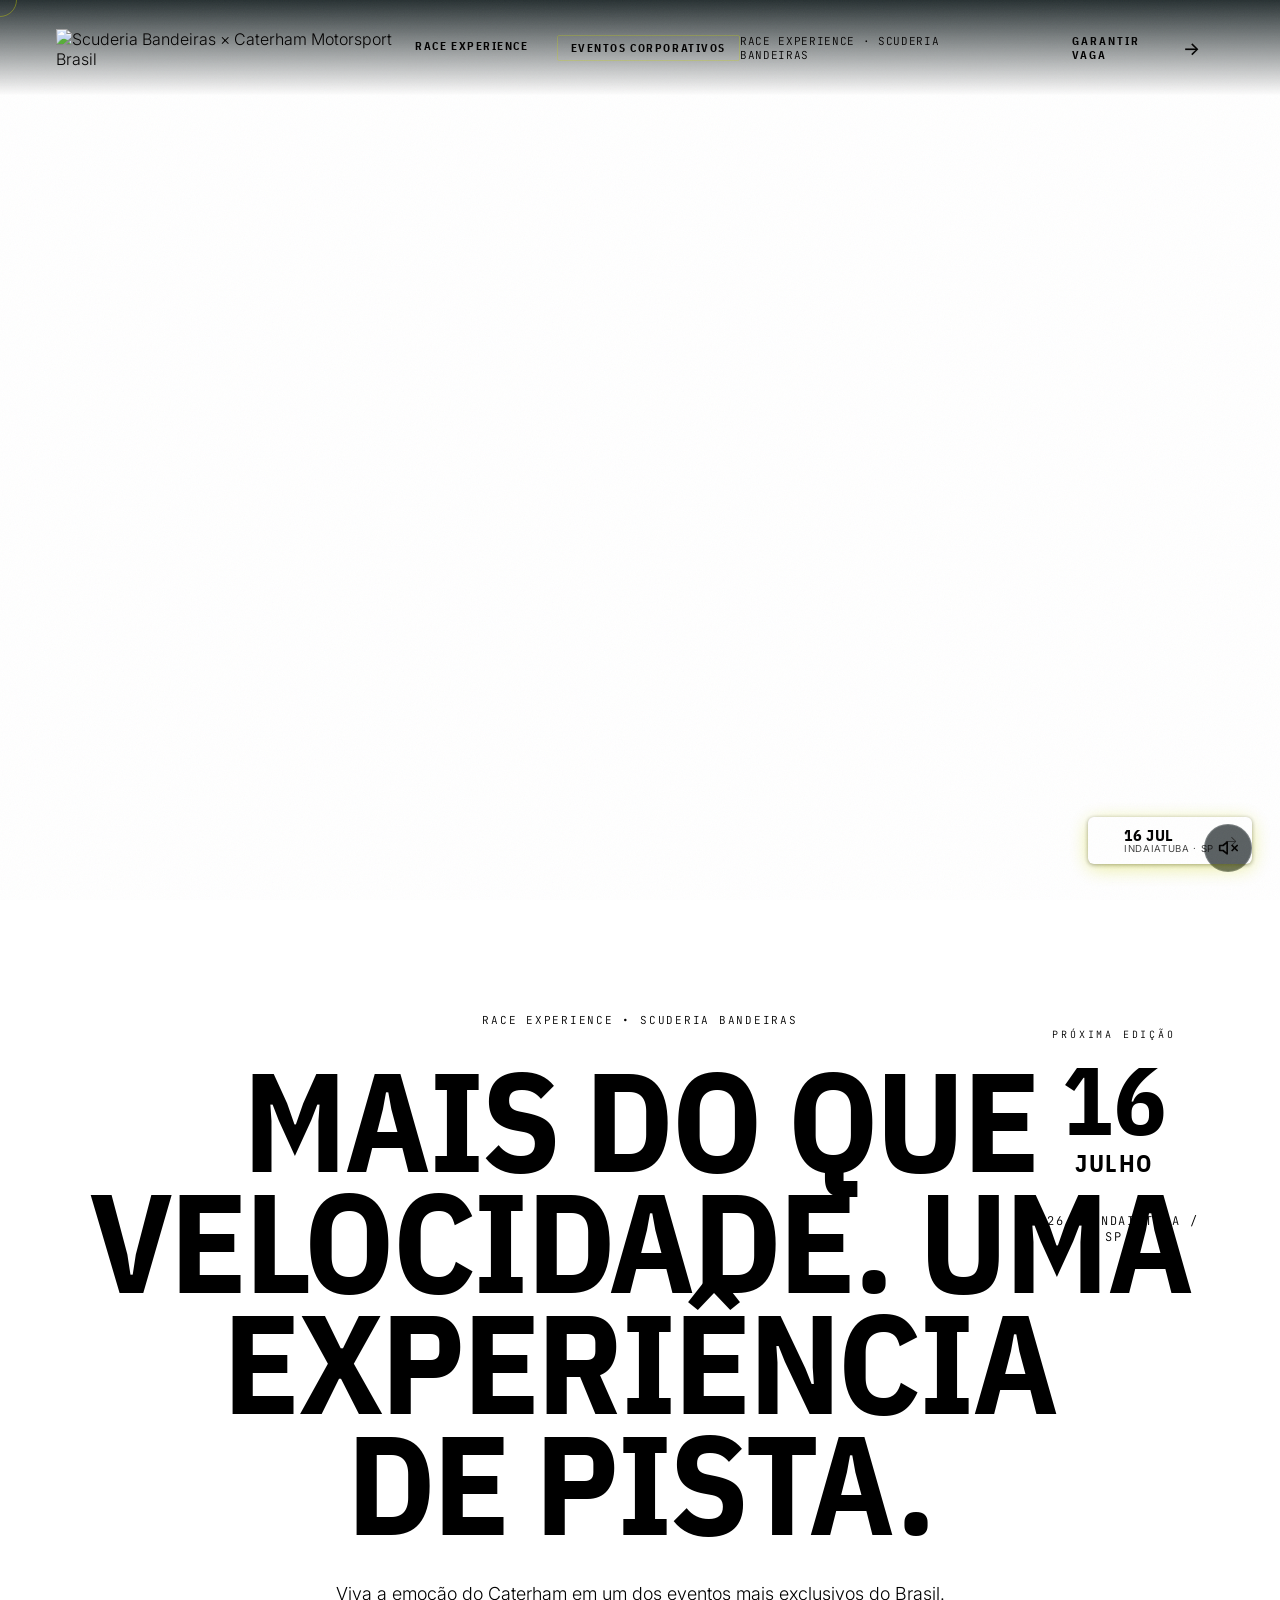
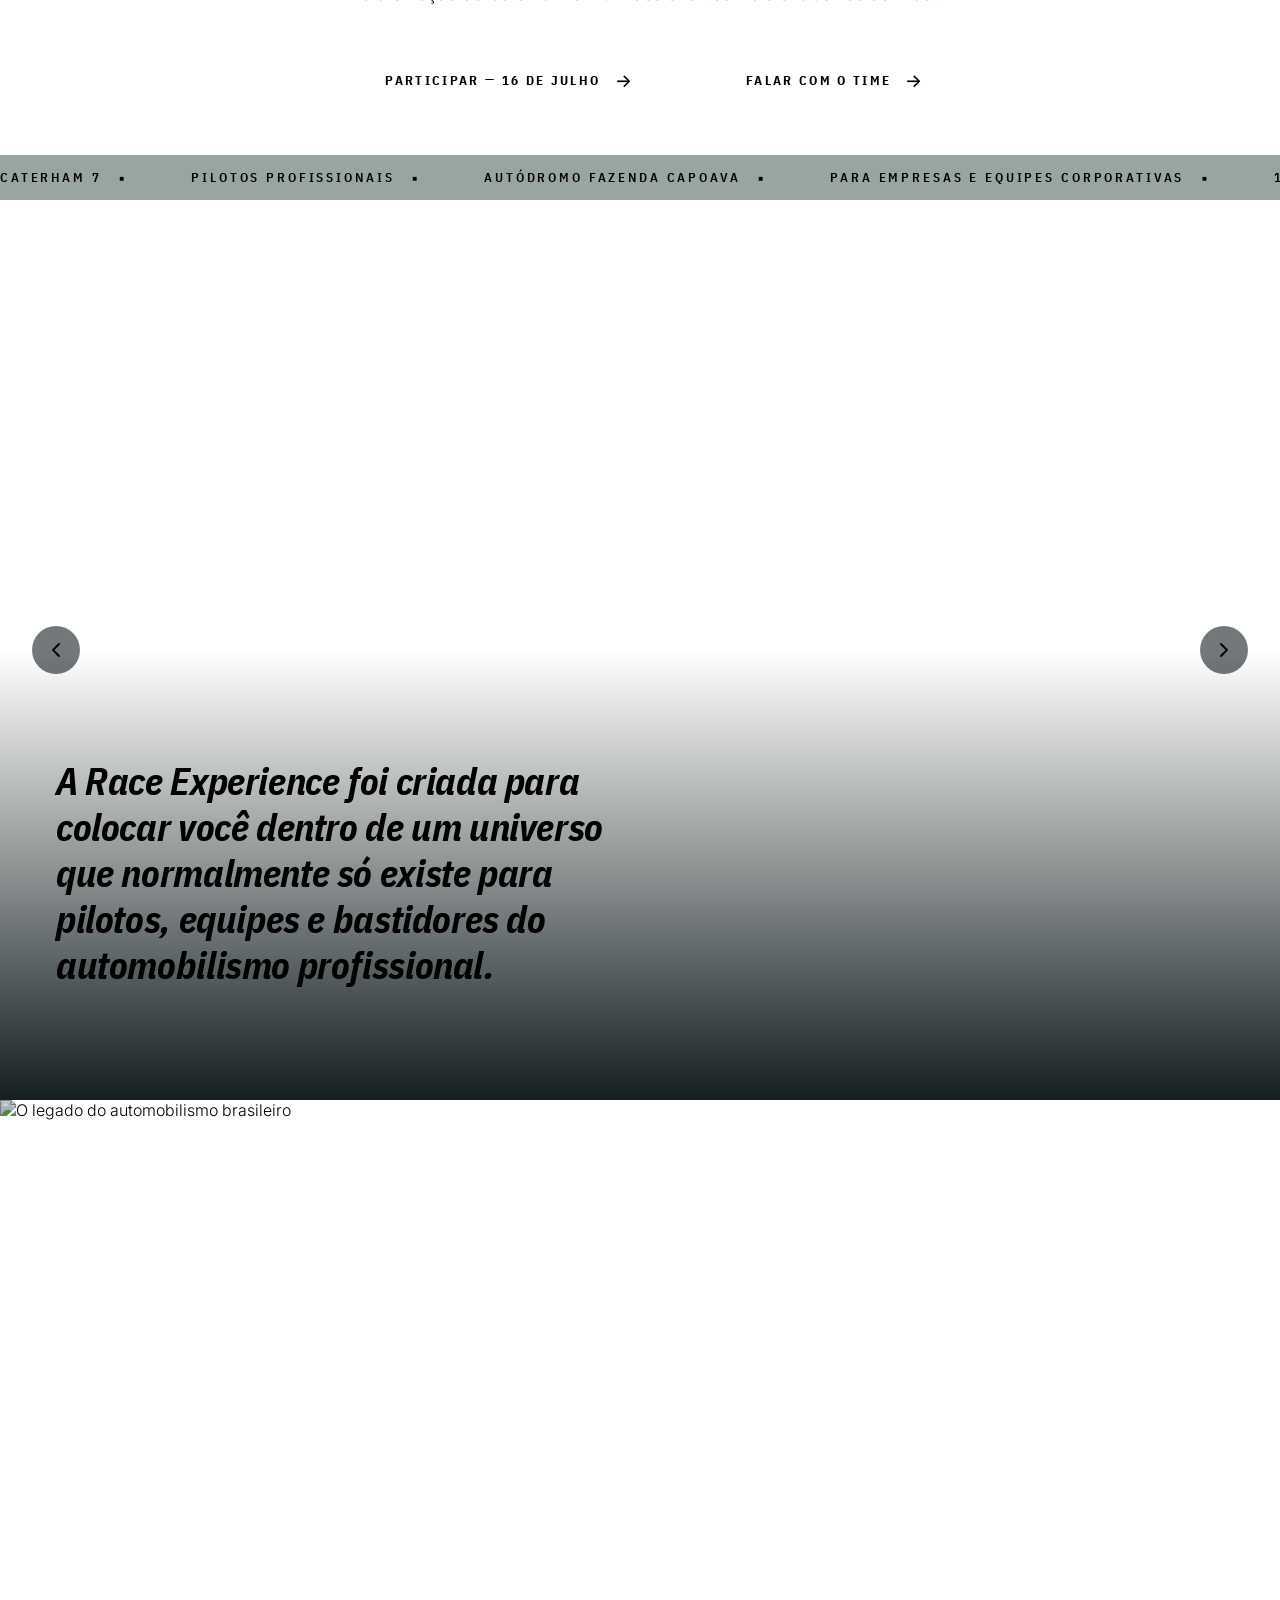
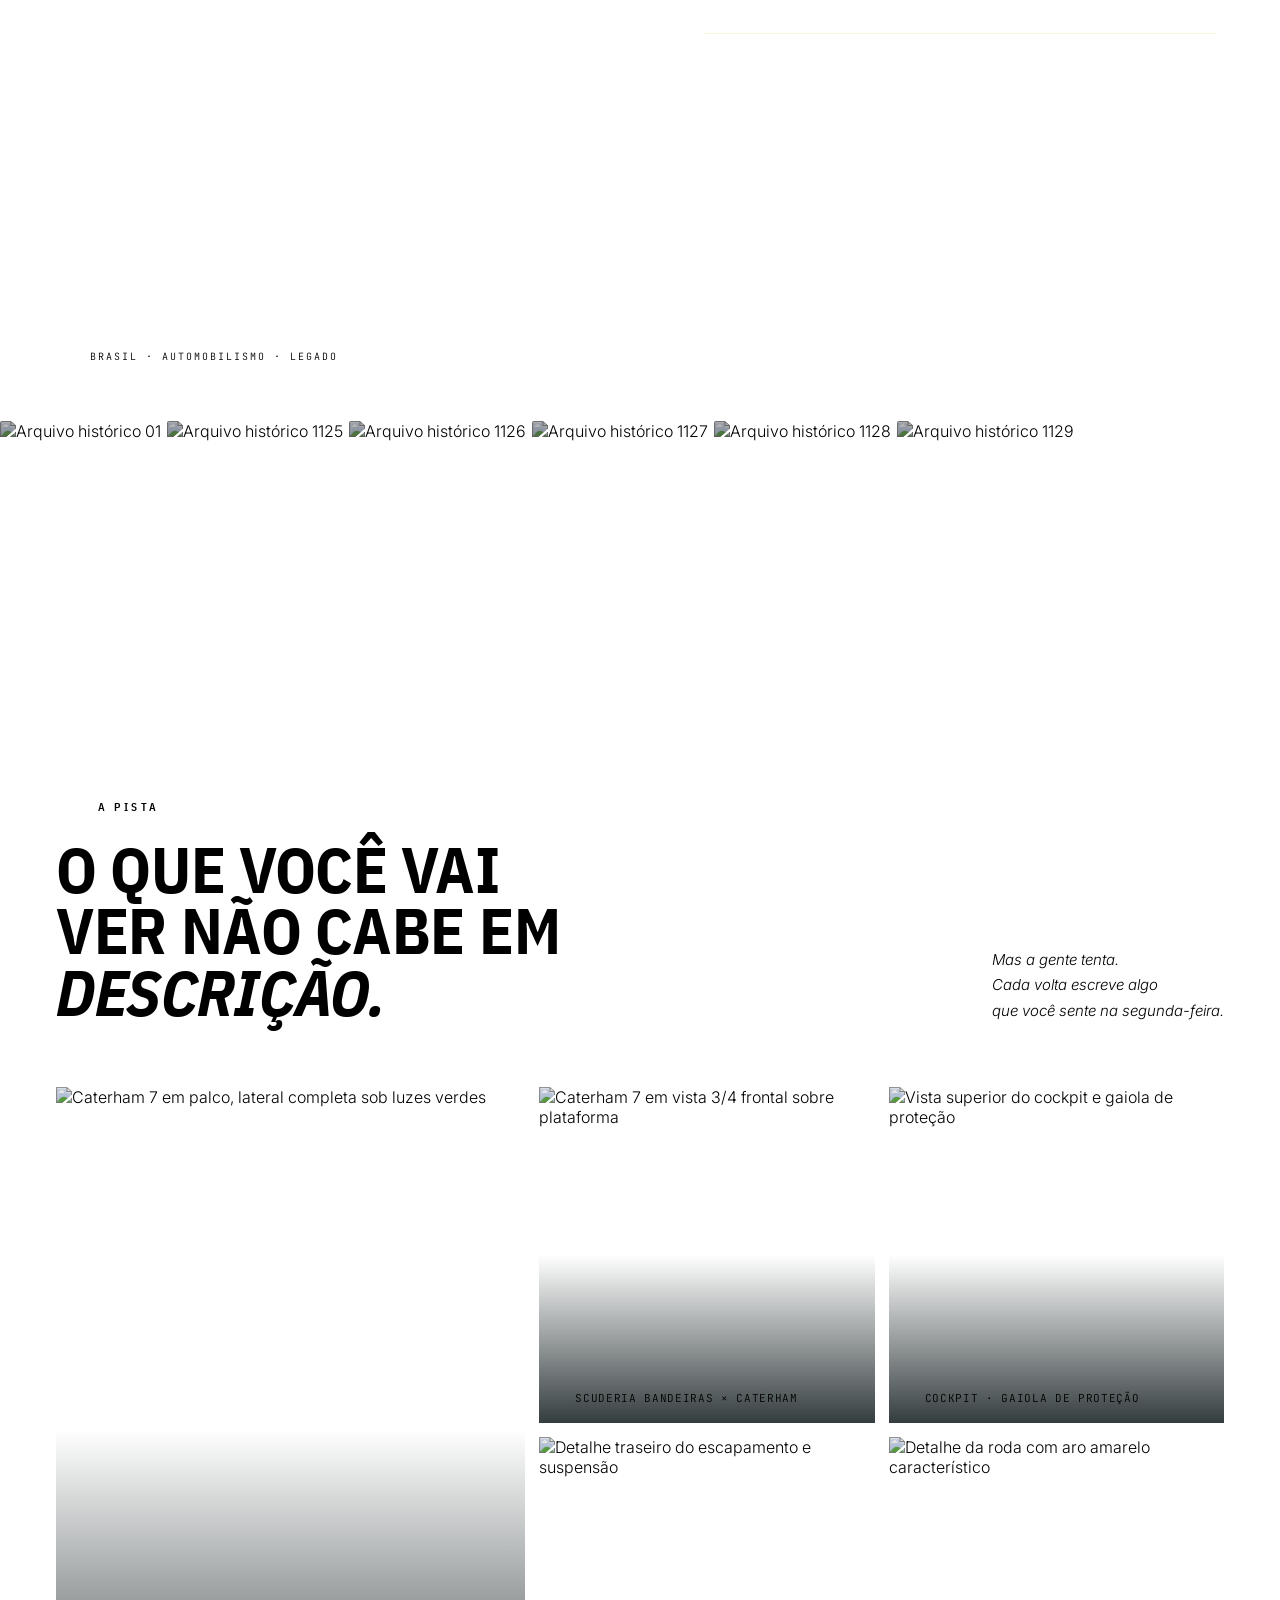
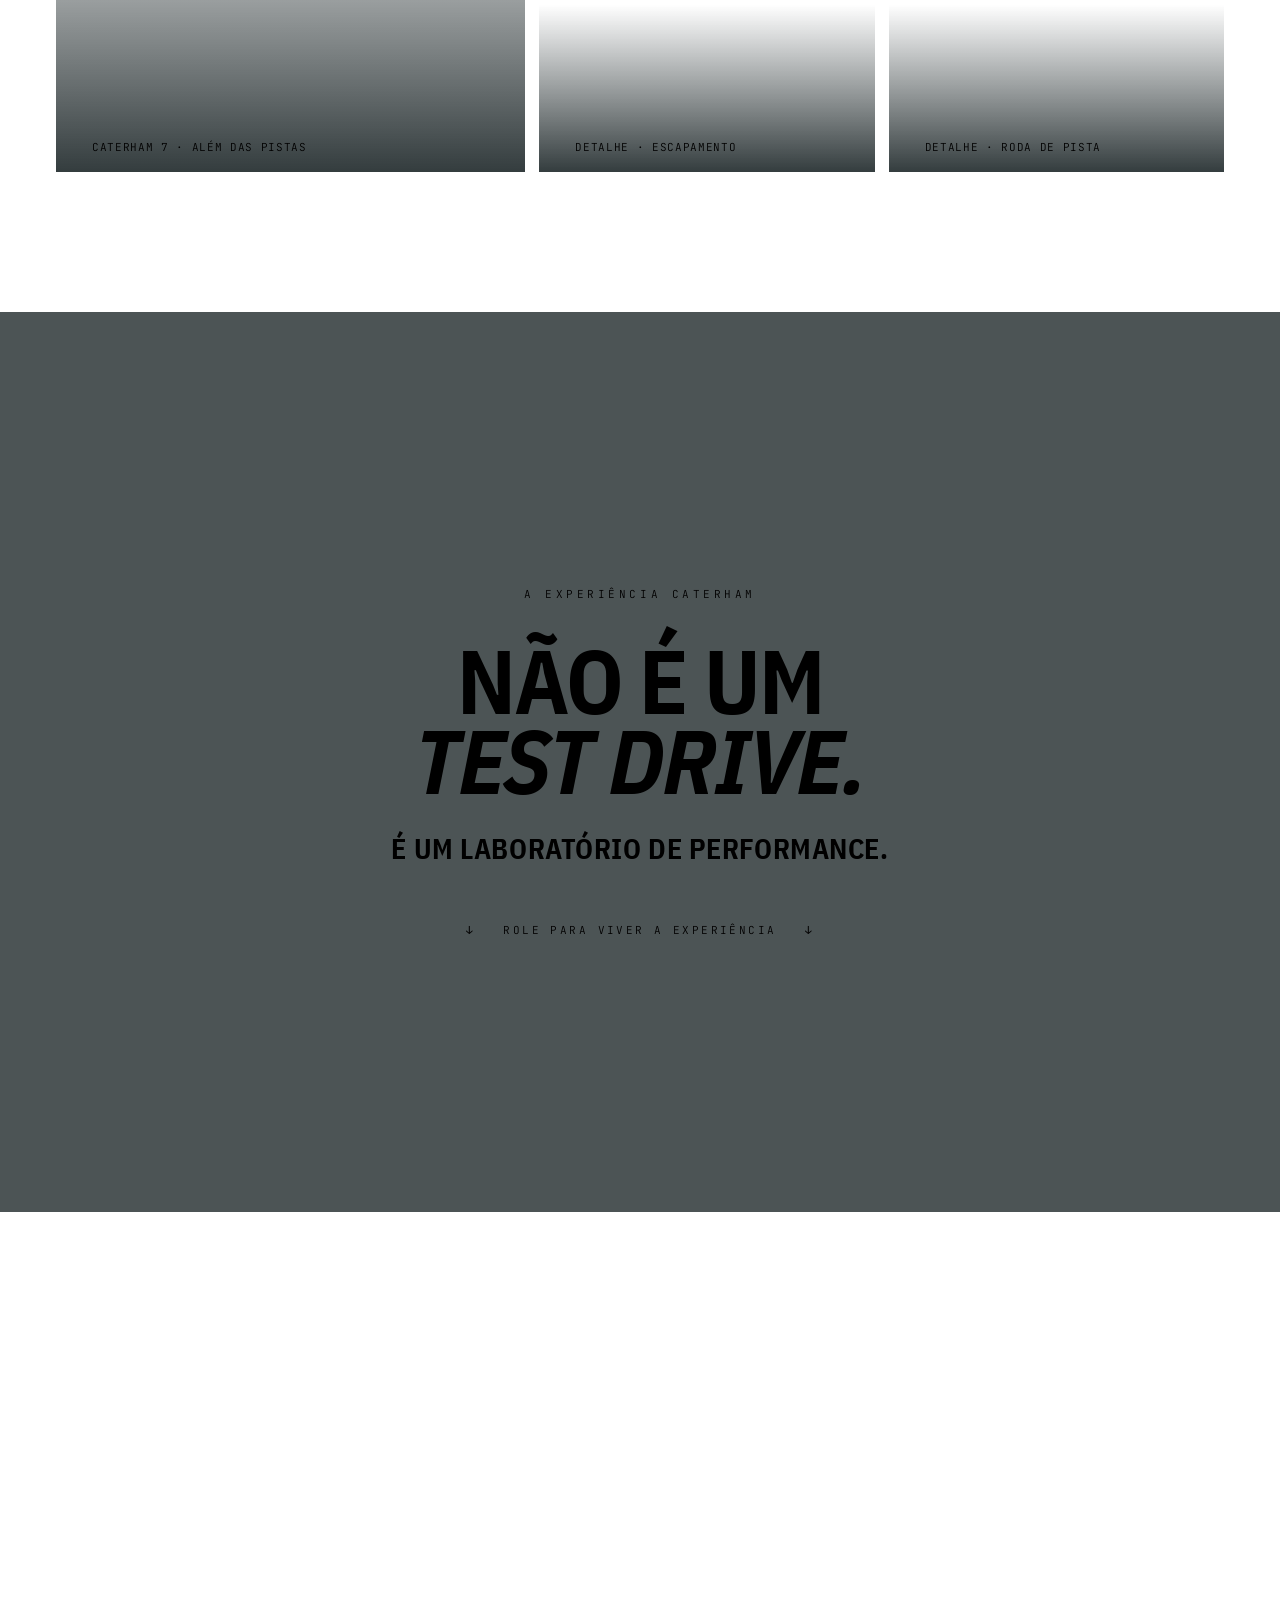
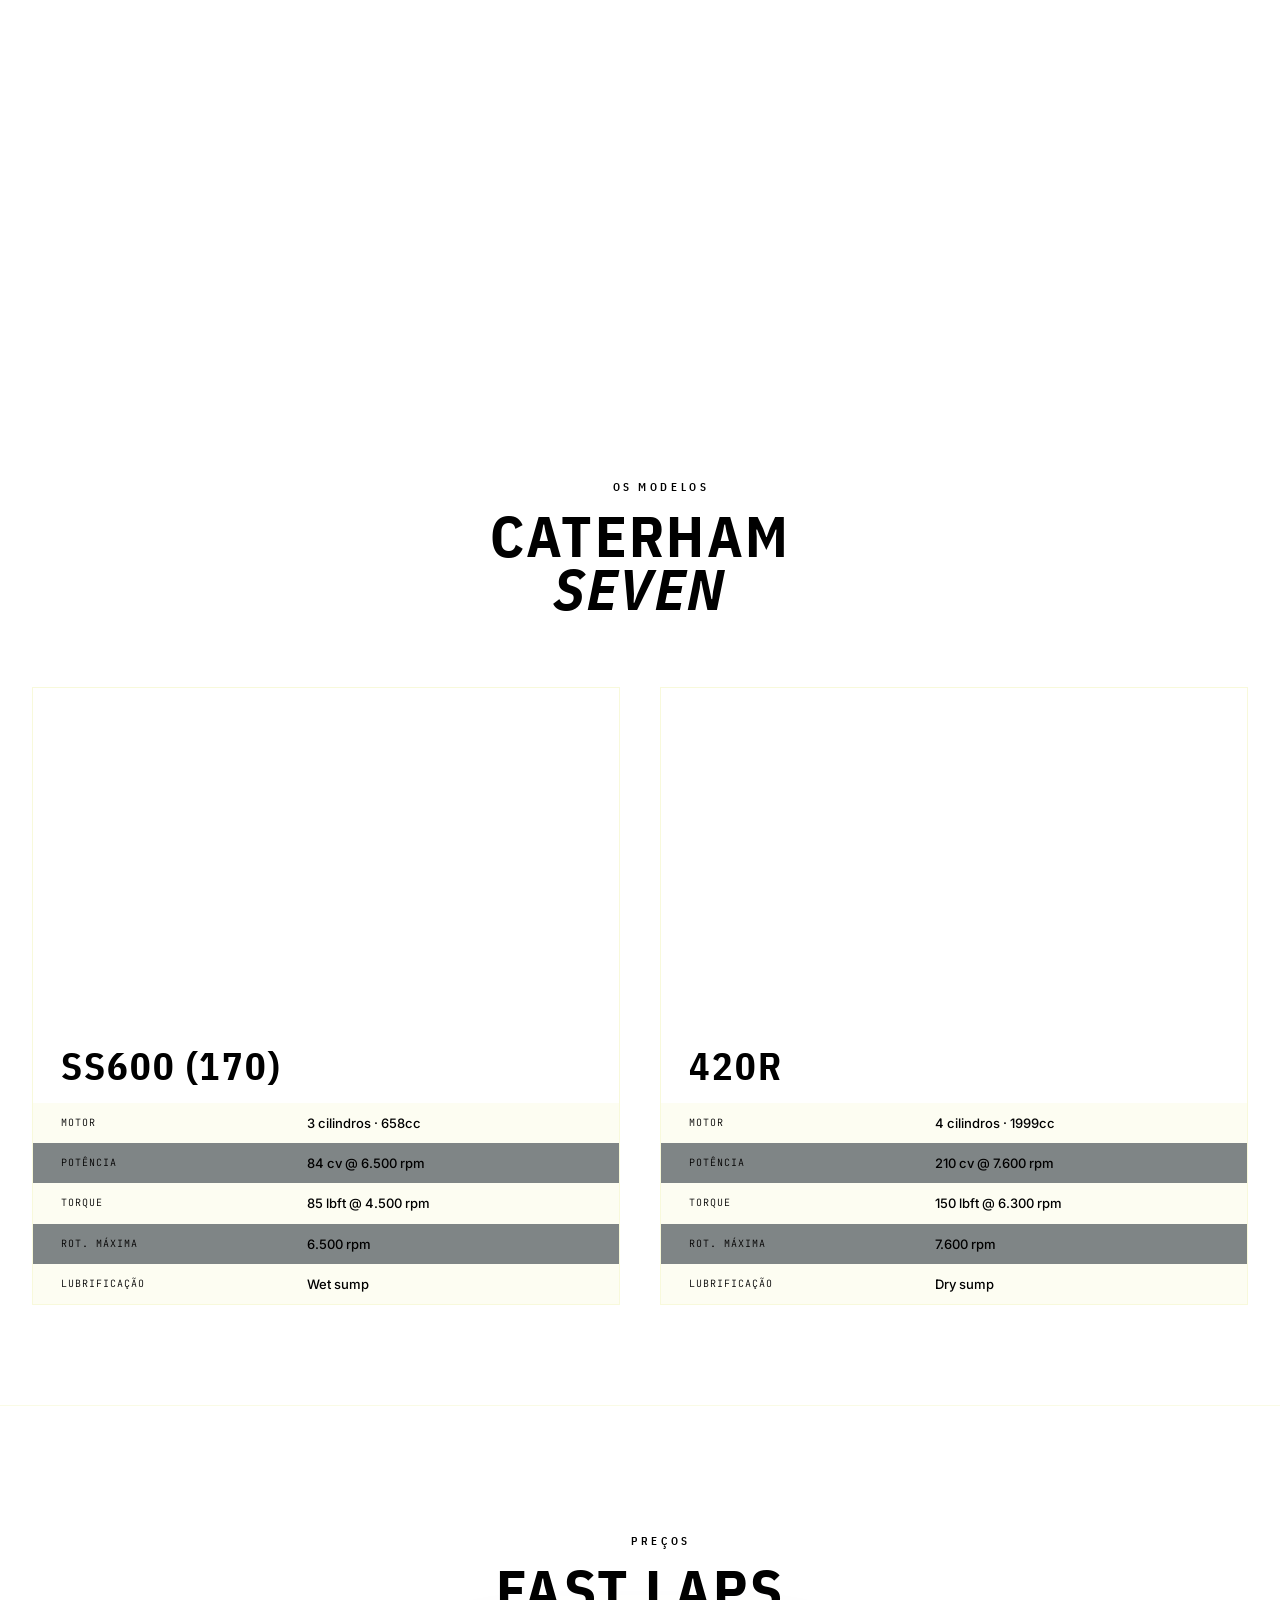
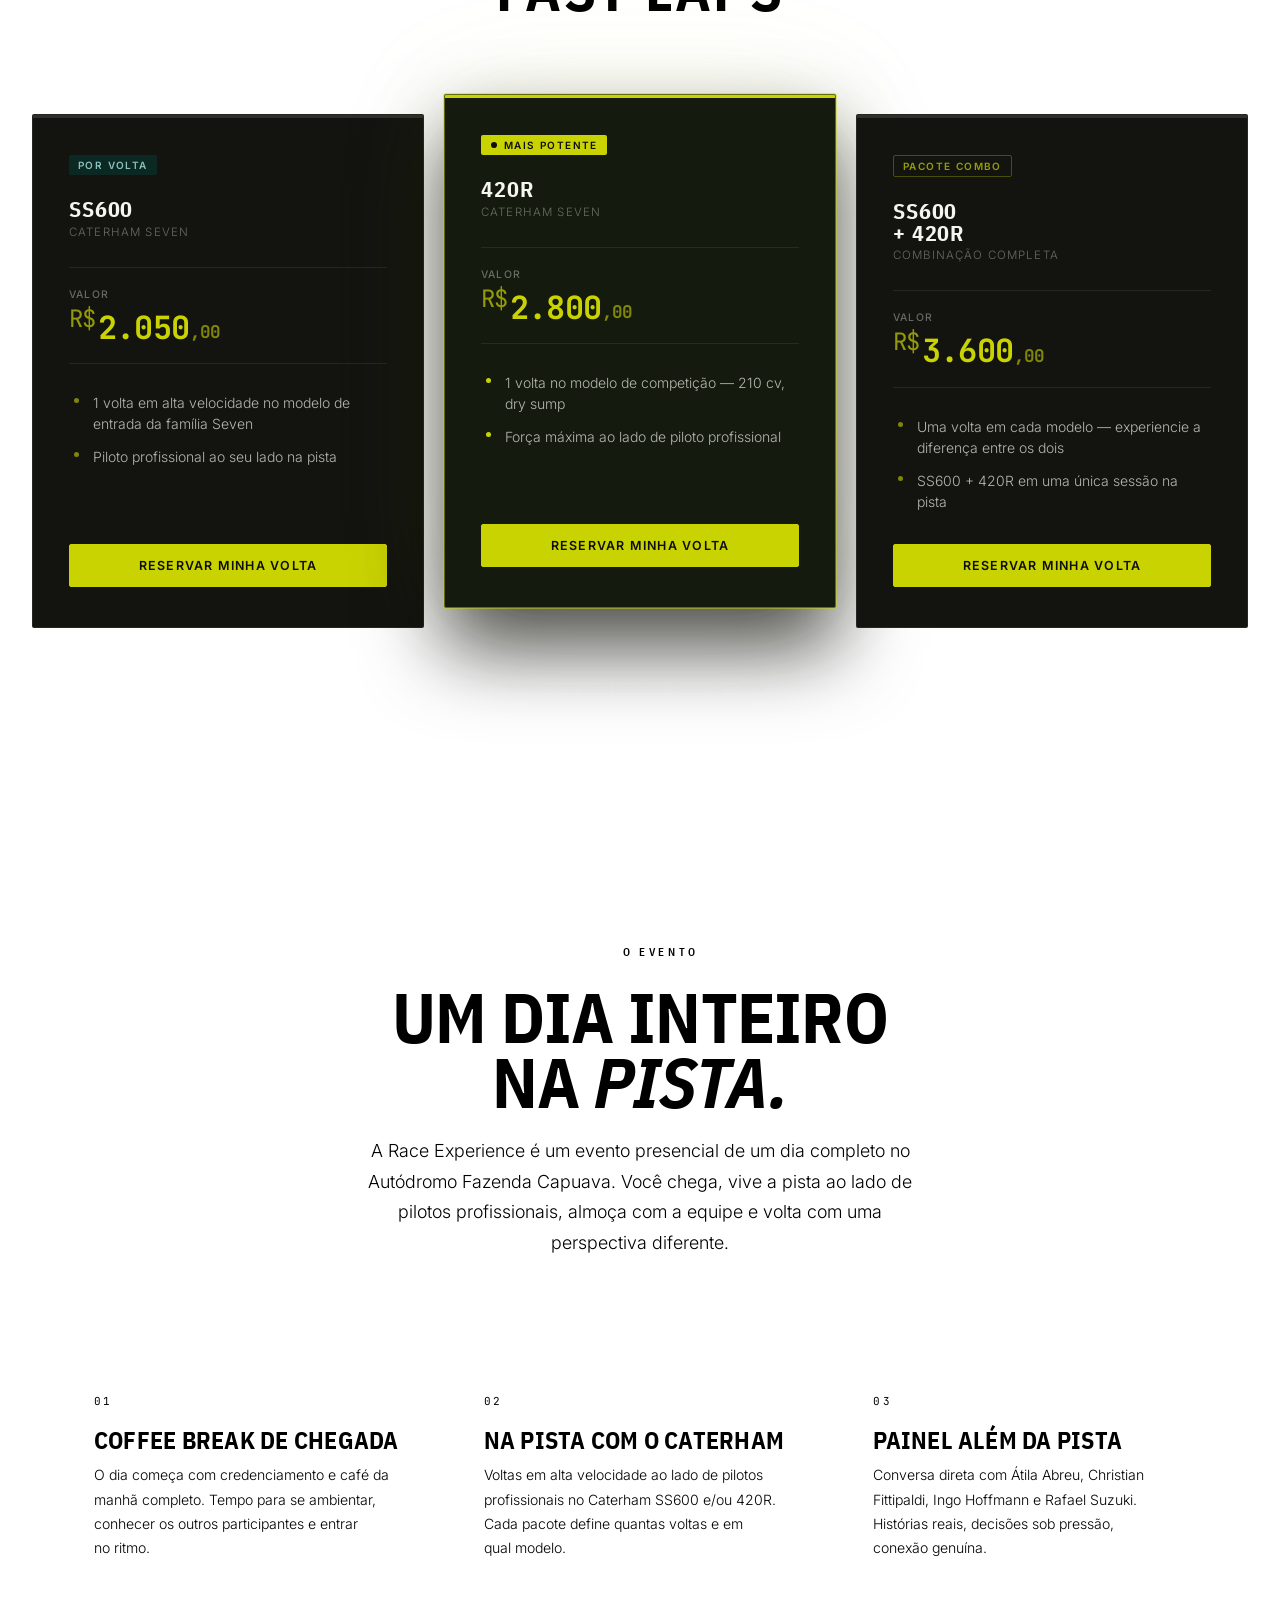
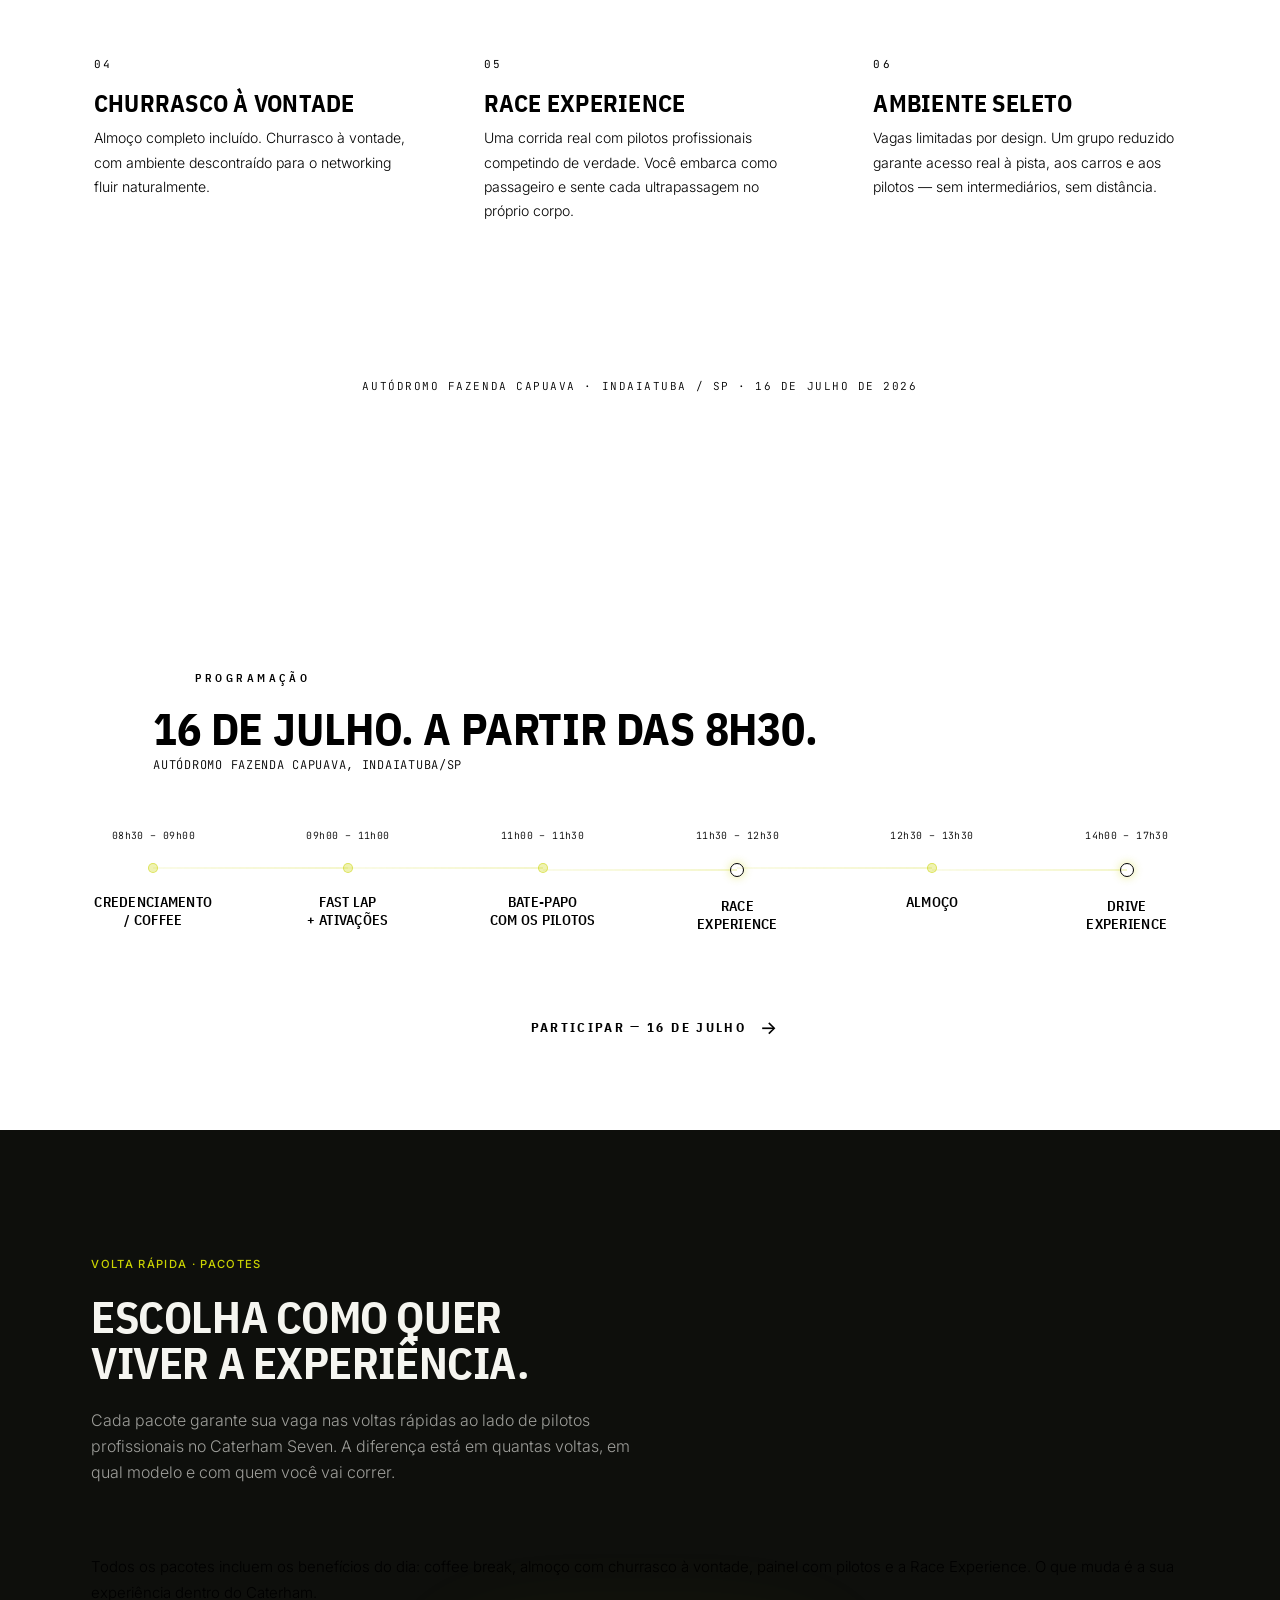
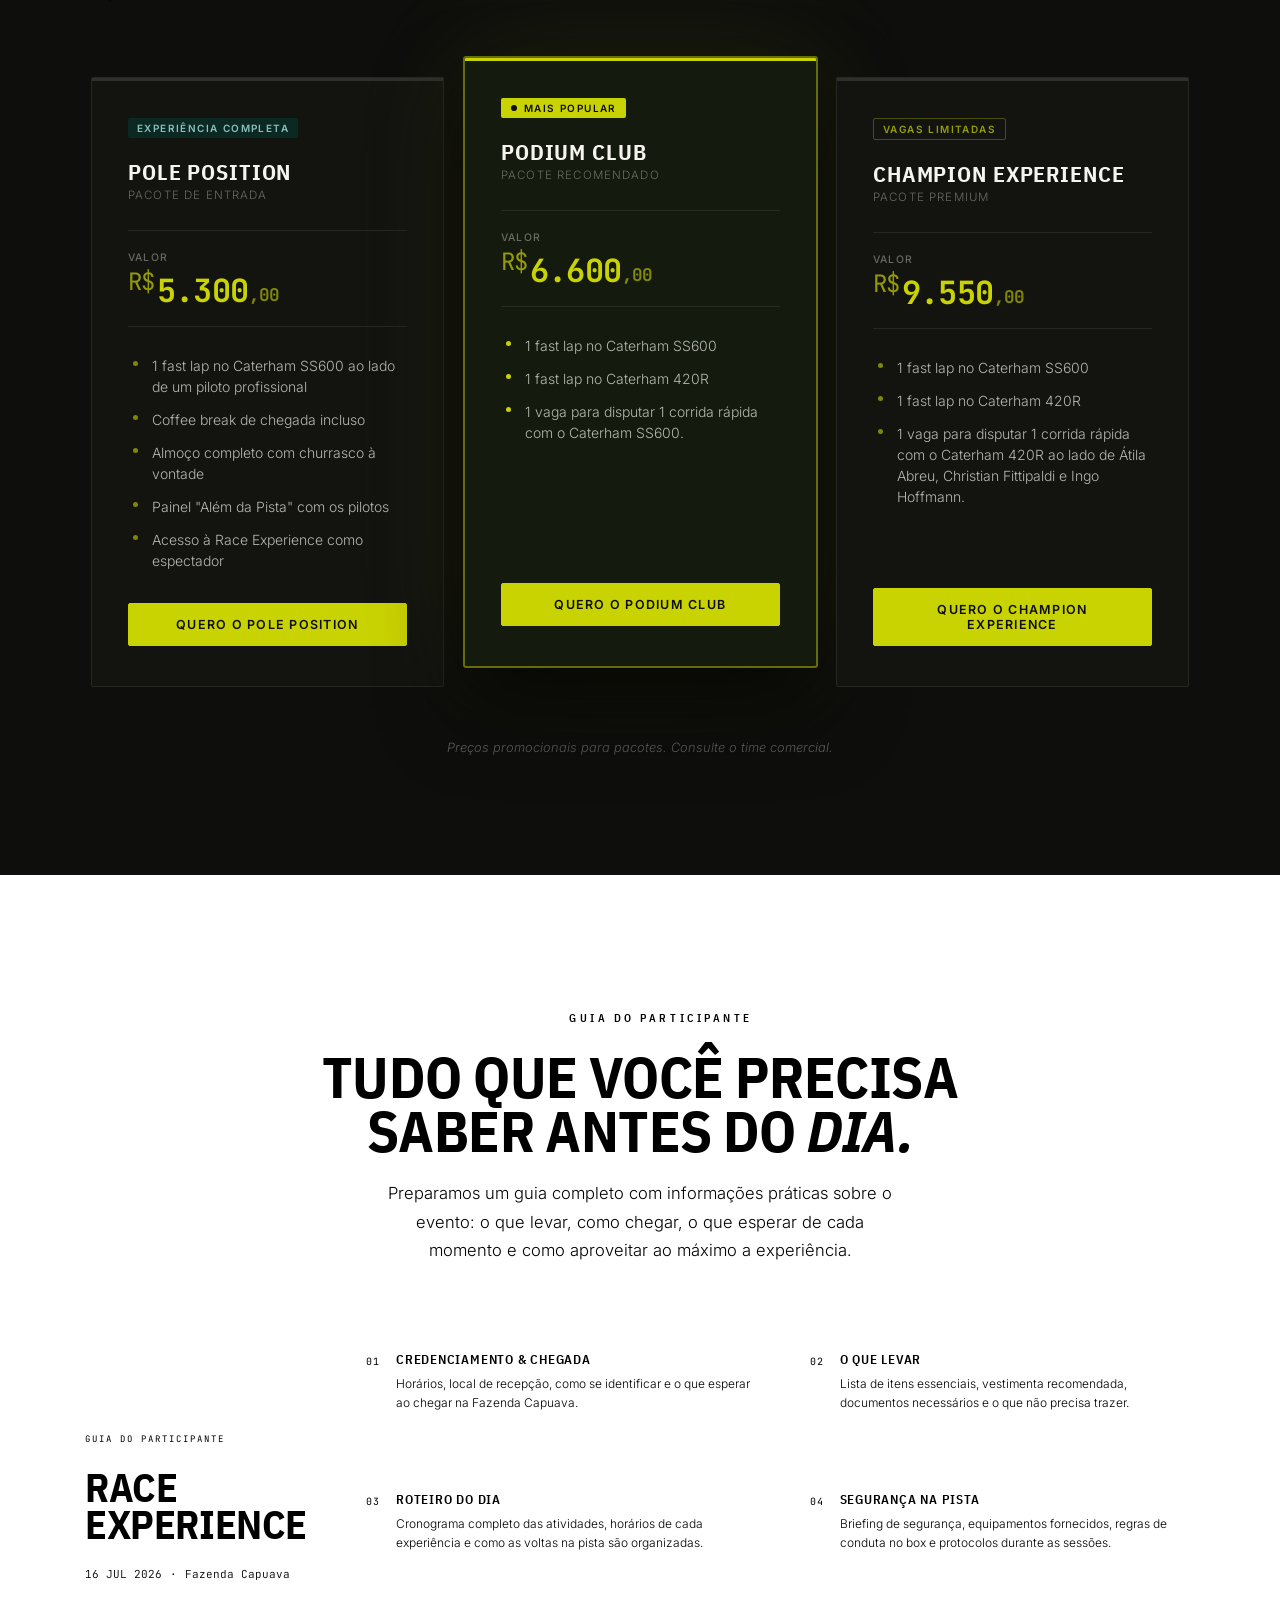
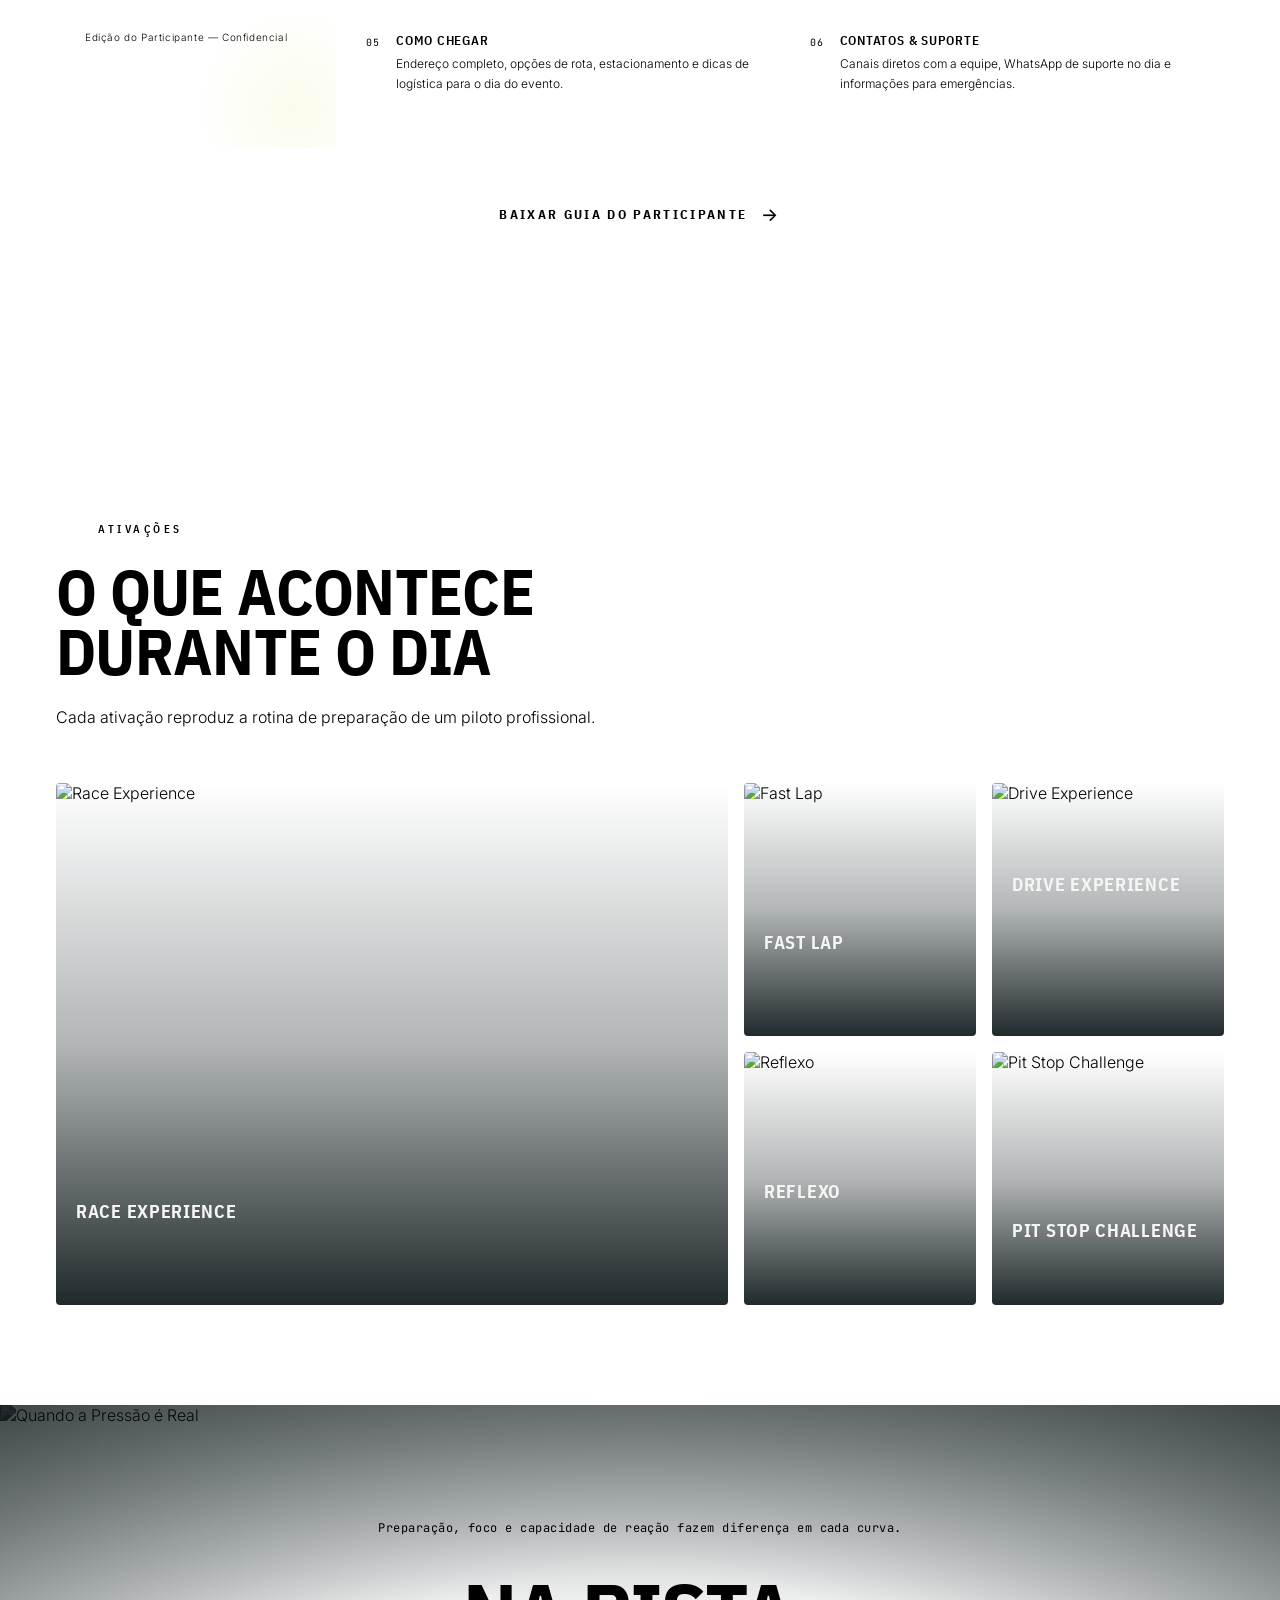
==== commit 5e0c53c3: "feat: captura de leads via Google Sheets + integração completa - Novo módulo desacoplado scripts/lea" ====
--- a/index.html
+++ b/index.html
@@ -211,118 +211,6 @@
   </div>
 </section>
 
-
-<!-- ============================================================
-     SECTION 3: APPLE SCROLL STORYTELLING
-     ============================================================ -->
-<section id="sec-custom">
-  <div class="story-lock" id="storyLock">
-    <div class="story-layer">
-      <div class="story-layer-bg">
-        <img class="story-layer-img" src="/assets/images/sections/se%C3%A7%C3%A3o-3/20260528_scuderiabandeiras_raceexperience_fazendacapuava_dudabairros-2489.jpg" alt="Customização" loading="eager">
-      </div>
-      <div class="story-layer-veil"></div>
-    </div>
-    <div class="story-layer">
-      <div class="story-layer-bg">
-        <img class="story-layer-img" src="/assets/images/sections/se%C3%A7%C3%A3o-3/20260528_scuderiabandeiras_raceexperience_fazendacapuava_dudabairros-2967.jpg" alt="Ativações" loading="lazy">
-      </div>
-      <div class="story-layer-veil"></div>
-    </div>
-    <div class="story-layer">
-      <div class="story-layer-bg">
-        <img class="story-layer-img" src="/assets/images/sections/se%C3%A7%C3%A3o-3/20260528_scuderiabandeiras_raceexperience_fazendacapuava_dudabairros-2979.jpg" alt="Caterham Seven" loading="lazy">
-      </div>
-      <div class="story-layer-veil"></div>
-    </div>
-    <div class="story-layer">
-      <div class="story-layer-bg">
-        <img class="story-layer-img" src="/assets/images/sections/se%C3%A7%C3%A3o-3/20260528_scuderiabandeiras_raceexperience_fazendacapuava_dudabairros-3027.jpg" alt="Pilotos Profissionais" loading="lazy">
-      </div>
-      <div class="story-layer-veil"></div>
-    </div>
-    <div class="story-layer">
-      <div class="story-layer-bg">
-        <img class="story-layer-img" src="/assets/images/sections/se%C3%A7%C3%A3o-3/20260528_scuderiabandeiras_raceexperience_fazendacapuava_dudabairros-4926.jpg" alt="Networking" loading="lazy">
-      </div>
-      <div class="story-layer-veil"></div>
-    </div>
-    <div class="story-layer">
-      <div class="story-layer-bg">
-        <img class="story-layer-img" src="/assets/images/sections/se%C3%A7%C3%A3o-3/20260528_scuderiabandeiras_raceexperience_fazendacapuava_dudabairros-5071.jpg" alt="Programação" loading="lazy">
-      </div>
-      <div class="story-layer-veil"></div>
-    </div>
-    <div class="story-layer">
-      <div class="story-layer-bg">
-        <img class="story-layer-img" src="/assets/images/sections/se%C3%A7%C3%A3o-3/20260528_scuderiabandeiras_raceexperience_fazendacapuava_dudabairros-5079.jpg" alt="Experiências" loading="lazy">
-      </div>
-      <div class="story-layer-veil"></div>
-    </div>
-    <!-- Text overlay: z-index 100, above all image layers -->
-    <div class="story-text-overlay" id="storyTextOverlay">
-    <div class="story-text-item" data-text="0">
-      <span class="story-text-num mono">01</span>
-      <span class="label story-text-label">A Experiência</span>
-      <h2 class="story-text-h">UMA EXPERIÊNCIA.<br><em>VÁRIAS FORMAS<br>DE VIVÊ-LA.</em></h2>
-      <p class="story-text-p">Cada edição da Race Experience pode ser vivida de formas diferentes, de acordo com o que você deseja.</p>
-      <div class="story-text-line"></div>
-    </div>
-    <div class="story-text-item" data-text="1">
-      <span class="story-text-num mono">02</span>
-      <span class="label story-text-label">Ativações</span>
-      <h2 class="story-text-h">INSPIRADAS NO<br><em>AUTOMOBILISMO</em></h2>
-      <p class="story-text-p">Experiências criadas para aproximar equipes da dinâmica das equipes de corrida.</p>
-      <div class="story-text-line"></div>
-    </div>
-    <div class="story-text-item" data-text="2">
-      <span class="story-text-num mono">03</span>
-      <span class="label story-text-label">Caterham Seven</span>
-      <h2 class="story-text-h">EXPERIÊNCIA<br><em>CATERHAM</em></h2>
-      <p class="story-text-p">Contato direto com o Caterham Seven: precisão, leveza e reação imediata ao comando.</p>
-      <div class="story-text-line"></div>
-    </div>
-    <div class="story-text-item" data-text="3">
-      <span class="story-text-num mono">04</span>
-      <span class="label story-text-label">Pilotos Profissionais</span>
-      <h2 class="story-text-h">AO LADO DE QUEM<br><em>VIVE O LIMITE</em></h2>
-      <p class="story-text-p">Interação com nomes que construíram carreiras dentro do automobilismo nacional de alto nível.</p>
-      <div class="story-text-line"></div>
-    </div>
-    <div class="story-text-item" data-text="4">
-      <span class="story-text-num mono">05</span>
-      <span class="label story-text-label">Networking</span>
-      <h2 class="story-text-h">RELACIONAMENTO<br><em>GENUÍNO</em></h2>
-      <p class="story-text-p">Um ambiente onde conexões surgem naturalmente a partir das experiências vividas na pista.</p>
-      <div class="story-text-line"></div>
-    </div>
-    <div class="story-text-item" data-text="5">
-      <span class="story-text-num mono">06</span>
-      <span class="label story-text-label">Programação</span>
-      <h2 class="story-text-h">PROGRAMAÇÃO<br><em>FLEXÍVEL</em></h2>
-      <p class="story-text-p">Formato adaptado para os objetivos estratégicos da sua empresa e o perfil do seu time.</p>
-      <div class="story-text-line"></div>
-    </div>
-    <div class="story-text-item" data-text="6">
-      <span class="story-text-num mono">07</span>
-      <span class="label story-text-label">Experiências</span>
-      <h2 class="story-text-h">MOMENTOS<br><em>EXCLUSIVOS</em></h2>
-      <p class="story-text-p">Para convidados, clientes e equipes: uma jornada que transforma perspectivas e resultados.</p>
-      <div class="story-text-line"></div>
-    </div>
-    </div>
-    <div class="story-lock-dots" id="storyDots">
-    <div class="story-lock-dot" data-dot="0"></div>
-    <div class="story-lock-dot" data-dot="1"></div>
-    <div class="story-lock-dot" data-dot="2"></div>
-    <div class="story-lock-dot" data-dot="3"></div>
-    <div class="story-lock-dot" data-dot="4"></div>
-    <div class="story-lock-dot" data-dot="5"></div>
-    <div class="story-lock-dot" data-dot="6"></div>
-    </div>
-  </div>
-</section>
-
 <!-- ════════════════════════════════════════════════════════
      SEÇÃO 4: HISTÓRIA DO CATERHAM
 ════════════════════════════════════════════════════════ -->
@@ -624,70 +512,100 @@
       <div class="fl-rule"></div>
     </div>
 
-    <div class="fl-grid" data-r="up">
+    <div class="pkg-grid" data-r="up">
 
       <!-- Card 1: SS600 -->
-      <div class="fl-card">
-        <div class="fl-accent-bar"></div>
-        <div class="fl-card-inner">
-          <span class="fl-car-label">Caterham</span>
-          <h3 class="fl-car-name">SS600</h3>
-          <p class="fl-car-desc">1 volta em alta velocidade no modelo de entrada da família Seven</p>
-          <div class="fl-price-block">
-            <span class="fl-currency">R$</span>
-            <span class="fl-price">2.050</span>
-            <span class="fl-cents">,00</span>
-          </div>
-          <span class="fl-per-label">por volta</span>
-        </div>
-      </div>
-
-      <!-- Card 2: 420R -->
-      <div class="fl-card fl-card--featured">
-        <div class="fl-accent-bar"></div>
-        <div class="fl-card-inner">
-          <span class="fl-car-label">Caterham</span>
-          <h3 class="fl-car-name">420R</h3>
-          <p class="fl-car-desc">1 volta no modelo de competição — 210 cv, dry sump, força máxima</p>
-          <div class="fl-price-block">
-            <span class="fl-currency">R$</span>
-            <span class="fl-price">2.800</span>
-            <span class="fl-cents">,00</span>
-          </div>
-          <span class="fl-per-label">por volta</span>
-        </div>
-      </div>
+      <article class="pkg-card" aria-label="Fast Lap SS600">
+        <span class="pkg-badge pkg-badge--value">Por Volta</span>
+        <p class="pkg-tier">SS600</p>
+        <p class="pkg-tier-sub">Caterham Seven</p>
+        <div class="pkg-price-wrap">
+          <p class="pkg-price-label">Valor</p>
+          <p class="pkg-price" aria-label="R$ 2.050,00">
+            <span class="pkg-price-currency" aria-hidden="true">R$</span>2.050<span style="font-size:.55em; opacity:.6">,00</span>
+          </p>
+        </div>
+        <ul class="pkg-features">
+          <li>1 volta em alta velocidade no modelo de entrada da família Seven</li>
+          <li>Piloto profissional ao seu lado na pista</li>
+        </ul>
+        <button
+          class="pkg-cta pkg-cta--lime open-lead-modal"
+          data-plan="Fast Lap SS600"
+          data-wa="https://wa.me/5515998570854?text=Ol%C3%A1%21+Tenho+interesse+no+Fast+Lap+SS600+da+Race+Experience+(16%2F07).+Pode+me+passar+mais+informa%C3%A7%C3%B5es%3F"
+          data-product-key="fastlap-ss600"
+          data-category="Fast Laps"
+          data-product="SS600"
+          data-price="R$ 2.050,00"
+          aria-label="Reservar Fast Lap SS600"
+        >RESERVAR MINHA VOLTA</button>
+      </article>
+
+      <!-- Card 2: 420R (featured) -->
+      <article class="pkg-card pkg-card--featured" aria-label="Fast Lap 420R">
+        <span class="pkg-badge pkg-badge--popular">
+          <svg width="8" height="8" viewBox="0 0 8 8" fill="none" aria-hidden="true">
+            <circle cx="4" cy="4" r="3" fill="#0e0f0c"/>
+            <path d="M4 1.5 L4.9 3.2 L6.8 3.5 L5.4 4.85 L5.74 6.74 L4 5.8 L2.26 6.74 L2.6 4.85 L1.2 3.5 L3.1 3.2 Z" fill="#0e0f0c"/>
+          </svg>
+          Mais potente
+        </span>
+        <p class="pkg-tier">420R</p>
+        <p class="pkg-tier-sub">Caterham Seven</p>
+        <div class="pkg-price-wrap">
+          <p class="pkg-price-label">Valor</p>
+          <p class="pkg-price" aria-label="R$ 2.800,00">
+            <span class="pkg-price-currency" aria-hidden="true">R$</span>2.800<span style="font-size:.55em; opacity:.6">,00</span>
+          </p>
+        </div>
+        <ul class="pkg-features">
+          <li>1 volta no modelo de competição — 210 cv, dry sump</li>
+          <li>Força máxima ao lado de piloto profissional</li>
+        </ul>
+        <button
+          class="pkg-cta pkg-cta--lime open-lead-modal"
+          data-plan="Fast Lap 420R"
+          data-wa="https://wa.me/5515998570854?text=Ol%C3%A1%21+Tenho+interesse+no+Fast+Lap+420R+da+Race+Experience+(16%2F07).+Pode+me+passar+mais+informa%C3%A7%C3%B5es%3F"
+          data-product-key="fastlap-420r"
+          data-category="Fast Laps"
+          data-product="420R"
+          data-price="R$ 2.800,00"
+          aria-label="Reservar Fast Lap 420R"
+        >RESERVAR MINHA VOLTA</button>
+      </article>
 
       <!-- Card 3: Combo -->
-      <div class="fl-card">
-        <div class="fl-accent-bar"></div>
-        <div class="fl-card-inner">
-          <span class="fl-car-label">Combo</span>
-          <h3 class="fl-car-name">SS600<br>+ 420R</h3>
-          <p class="fl-car-desc">Uma volta em cada modelo — experiencie a diferença entre os dois</p>
-          <div class="fl-price-block">
-            <span class="fl-currency">R$</span>
-            <span class="fl-price">3.600</span>
-            <span class="fl-cents">,00</span>
-          </div>
-          <span class="fl-per-label">pacote combo</span>
-        </div>
-      </div>
-
-    </div><!-- /fl-grid -->
-
-    <div class="fl-footer" data-r="up">
-      <a
-        href="https://wa.me/5515998570854"
-        class="btn btn-lime"
-        target="_blank"
-        rel="noopener"
-        aria-label="Reservar minha volta via WhatsApp"
-      >RESERVAR MINHA VOLTA</a>
-      <p class="fl-footnote">
-        <em>Preços promocionais para pacotes. Consulte o time comercial.</em>
-      </p>
-    </div>
+      <article class="pkg-card" aria-label="Fast Lap Combo SS600 + 420R">
+        <span class="pkg-badge pkg-badge--limited">Pacote Combo</span>
+        <p class="pkg-tier">SS600<br>+ 420R</p>
+        <p class="pkg-tier-sub">Combinação completa</p>
+        <div class="pkg-price-wrap">
+          <p class="pkg-price-label">Valor</p>
+          <p class="pkg-price" aria-label="R$ 3.600,00">
+            <span class="pkg-price-currency" aria-hidden="true">R$</span>3.600<span style="font-size:.55em; opacity:.6">,00</span>
+          </p>
+        </div>
+        <ul class="pkg-features">
+          <li>Uma volta em cada modelo — experiencie a diferença entre os dois</li>
+          <li>SS600 + 420R em uma única sessão na pista</li>
+        </ul>
+        <button
+          class="pkg-cta pkg-cta--lime open-lead-modal"
+          data-plan="Fast Lap Combo SS600 + 420R"
+          data-wa="https://wa.me/5515998570854?text=Ol%C3%A1%21+Tenho+interesse+no+Combo+Fast+Lap+(SS600+%2B+420R)+da+Race+Experience+(16%2F07).+Pode+me+passar+mais+informa%C3%A7%C3%B5es%3F"
+          data-product-key="fastlap-combo"
+          data-category="Fast Laps"
+          data-product="Fast Laps Combo"
+          data-price="R$ 3.600,00"
+          aria-label="Reservar Fast Lap Combo"
+        >RESERVAR MINHA VOLTA</button>
+      </article>
+
+    </div><!-- /pkg-grid -->
+
+    <p class="pkg-footnote" data-r="up">
+      <em>Preços promocionais para pacotes. Consulte o time comercial.</em>
+    </p>
 
   </div>
 </section>
@@ -860,22 +778,16 @@
           <li>Acesso à Race Experience como espectador</li>
         </ul>
 
-        <a
-          href="https://wa.me/5515998570854?text=Ol%C3%A1%21+Tenho+interesse+no+pacote+POLE+POSITION+da+Race+Experience+(16%2F07).+Pode+me+passar+mais+informa%C3%A7%C3%B5es%3F"
-          class="pkg-cta pkg-cta--lime pkg-wa-btn"
-          target="_blank"
-          rel="noopener noreferrer"
-          aria-label="Garantir vaga — Pole Position — via WhatsApp"
-        >
-          <svg width="15" height="15" viewBox="0 0 24 24" fill="currentColor" aria-hidden="true"><path d="M17.472 14.382c-.297-.149-1.758-.867-2.03-.967-.273-.099-.471-.148-.67.15-.197.297-.767.966-.94 1.164-.173.199-.347.223-.644.075-.297-.15-1.255-.463-2.39-1.475-.883-.788-1.48-1.761-1.653-2.059-.173-.297-.018-.458.13-.606.134-.133.298-.347.446-.52.149-.174.198-.298.298-.497.099-.198.05-.371-.025-.52-.075-.149-.669-1.612-.916-2.207-.242-.579-.487-.5-.669-.51-.173-.008-.371-.01-.57-.01-.198 0-.52.074-.792.372-.272.297-1.04 1.016-1.04 2.479 0 1.462 1.065 2.875 1.213 3.074.149.198 2.096 3.2 5.077 4.487.709.306 1.262.489 1.694.625.712.227 1.36.195 1.871.118.571-.085 1.758-.719 2.006-1.413.248-.694.248-1.289.173-1.413-.074-.124-.272-.198-.57-.347m-5.421 7.403h-.004a9.87 9.87 0 0 1-5.031-1.378l-.361-.214-3.741.982.998-3.648-.235-.374a9.86 9.86 0 0 1-1.51-5.26c.001-5.45 4.436-9.884 9.888-9.884 2.64 0 5.122 1.03 6.988 2.898a9.825 9.825 0 0 1 2.893 6.994c-.003 5.45-4.437 9.884-9.885 9.884"/></svg>
-          QUERO O POLE POSITION
-        </a>
-        <form class="pkg-form" data-plan="Pole Position">
-          <p class="pkg-form-divider">ou deixe seus dados</p>
-          <input type="text" name="nome" placeholder="Seu nome" class="pkg-form-input" autocomplete="name" required>
-          <input type="tel" name="telefone" placeholder="Seu WhatsApp" class="pkg-form-input" autocomplete="tel" required>
-          <button type="submit" class="pkg-form-submit">Receber informações</button>
-        </form>
+        <button
+          class="pkg-cta pkg-cta--lime open-lead-modal"
+          data-plan="Pole Position"
+          data-wa="https://wa.me/5515998570854?text=Ol%C3%A1%21+Tenho+interesse+no+pacote+POLE+POSITION+da+Race+Experience+(16%2F07).+Pode+me+passar+mais+informa%C3%A7%C3%B5es%3F"
+          data-product-key="race-pole-position"
+          data-category="Race Experience"
+          data-product="Pole Position"
+          data-price="R$ 5.300,00"
+          aria-label="Garantir vaga — Pole Position"
+        >QUERO O POLE POSITION</button>
       </article>
 
       <!-- Card 2: Podium Club (highlighted) -->
@@ -909,22 +821,16 @@
           <li>1 vaga para disputar 1 corrida rápida com o Caterham SS600.</li>
         </ul>
 
-        <a
-          href="https://wa.me/5515998570854?text=Ol%C3%A1%21+Tenho+interesse+no+pacote+PODIUM+CLUB+da+Race+Experience+(16%2F07).+Pode+me+passar+mais+informa%C3%A7%C3%B5es%3F"
-          class="pkg-cta pkg-cta--lime pkg-wa-btn"
-          target="_blank"
-          rel="noopener noreferrer"
-          aria-label="Garantir vaga — Podium Club — via WhatsApp"
-        >
-          <svg width="15" height="15" viewBox="0 0 24 24" fill="currentColor" aria-hidden="true"><path d="M17.472 14.382c-.297-.149-1.758-.867-2.03-.967-.273-.099-.471-.148-.67.15-.197.297-.767.966-.94 1.164-.173.199-.347.223-.644.075-.297-.15-1.255-.463-2.39-1.475-.883-.788-1.48-1.761-1.653-2.059-.173-.297-.018-.458.13-.606.134-.133.298-.347.446-.52.149-.174.198-.298.298-.497.099-.198.05-.371-.025-.52-.075-.149-.669-1.612-.916-2.207-.242-.579-.487-.5-.669-.51-.173-.008-.371-.01-.57-.01-.198 0-.52.074-.792.372-.272.297-1.04 1.016-1.04 2.479 0 1.462 1.065 2.875 1.213 3.074.149.198 2.096 3.2 5.077 4.487.709.306 1.262.489 1.694.625.712.227 1.36.195 1.871.118.571-.085 1.758-.719 2.006-1.413.248-.694.248-1.289.173-1.413-.074-.124-.272-.198-.57-.347m-5.421 7.403h-.004a9.87 9.87 0 0 1-5.031-1.378l-.361-.214-3.741.982.998-3.648-.235-.374a9.86 9.86 0 0 1-1.51-5.26c.001-5.45 4.436-9.884 9.888-9.884 2.64 0 5.122 1.03 6.988 2.898a9.825 9.825 0 0 1 2.893 6.994c-.003 5.45-4.437 9.884-9.885 9.884"/></svg>
-          QUERO O PODIUM CLUB
-        </a>
-        <form class="pkg-form" data-plan="Podium Club">
-          <p class="pkg-form-divider">ou deixe seus dados</p>
-          <input type="text" name="nome" placeholder="Seu nome" class="pkg-form-input" autocomplete="name" required>
-          <input type="tel" name="telefone" placeholder="Seu WhatsApp" class="pkg-form-input" autocomplete="tel" required>
-          <button type="submit" class="pkg-form-submit">Receber informações</button>
-        </form>
+        <button
+          class="pkg-cta pkg-cta--lime open-lead-modal"
+          data-plan="Podium Club"
+          data-wa="https://wa.me/5515998570854?text=Ol%C3%A1%21+Tenho+interesse+no+pacote+PODIUM+CLUB+da+Race+Experience+(16%2F07).+Pode+me+passar+mais+informa%C3%A7%C3%B5es%3F"
+          data-product-key="race-podium-club"
+          data-category="Race Experience"
+          data-product="Podium Club"
+          data-price="R$ 6.600,00"
+          aria-label="Garantir vaga — Podium Club"
+        >QUERO O PODIUM CLUB</button>
       </article>
 
       <!-- Card 3: Champion Experience (premium) -->
@@ -954,22 +860,16 @@
           <li>1 vaga para disputar 1 corrida rápida com o Caterham 420R ao lado de Átila Abreu, Christian Fittipaldi e Ingo Hoffmann.</li>
         </ul>
 
-        <a
-          href="https://wa.me/5515998570854?text=Ol%C3%A1%21+Tenho+interesse+no+pacote+CHAMPION+EXPERIENCE+da+Race+Experience+(16%2F07).+Pode+me+passar+mais+informa%C3%A7%C3%B5es%3F"
-          class="pkg-cta pkg-cta--lime pkg-wa-btn"
-          target="_blank"
-          rel="noopener noreferrer"
-          aria-label="Garantir vaga — Champion Experience — via WhatsApp"
-        >
-          <svg width="15" height="15" viewBox="0 0 24 24" fill="currentColor" aria-hidden="true"><path d="M17.472 14.382c-.297-.149-1.758-.867-2.03-.967-.273-.099-.471-.148-.67.15-.197.297-.767.966-.94 1.164-.173.199-.347.223-.644.075-.297-.15-1.255-.463-2.39-1.475-.883-.788-1.48-1.761-1.653-2.059-.173-.297-.018-.458.13-.606.134-.133.298-.347.446-.52.149-.174.198-.298.298-.497.099-.198.05-.371-.025-.52-.075-.149-.669-1.612-.916-2.207-.242-.579-.487-.5-.669-.51-.173-.008-.371-.01-.57-.01-.198 0-.52.074-.792.372-.272.297-1.04 1.016-1.04 2.479 0 1.462 1.065 2.875 1.213 3.074.149.198 2.096 3.2 5.077 4.487.709.306 1.262.489 1.694.625.712.227 1.36.195 1.871.118.571-.085 1.758-.719 2.006-1.413.248-.694.248-1.289.173-1.413-.074-.124-.272-.198-.57-.347m-5.421 7.403h-.004a9.87 9.87 0 0 1-5.031-1.378l-.361-.214-3.741.982.998-3.648-.235-.374a9.86 9.86 0 0 1-1.51-5.26c.001-5.45 4.436-9.884 9.888-9.884 2.64 0 5.122 1.03 6.988 2.898a9.825 9.825 0 0 1 2.893 6.994c-.003 5.45-4.437 9.884-9.885 9.884"/></svg>
-          QUERO O CHAMPION EXPERIENCE
-        </a>
-        <form class="pkg-form" data-plan="Champion Experience">
-          <p class="pkg-form-divider">ou deixe seus dados</p>
-          <input type="text" name="nome" placeholder="Seu nome" class="pkg-form-input" autocomplete="name" required>
-          <input type="tel" name="telefone" placeholder="Seu WhatsApp" class="pkg-form-input" autocomplete="tel" required>
-          <button type="submit" class="pkg-form-submit">Receber informações</button>
-        </form>
+        <button
+          class="pkg-cta pkg-cta--lime open-lead-modal"
+          data-plan="Champion Experience"
+          data-wa="https://wa.me/5515998570854?text=Ol%C3%A1%21+Tenho+interesse+no+pacote+CHAMPION+EXPERIENCE+da+Race+Experience+(16%2F07).+Pode+me+passar+mais+informa%C3%A7%C3%B5es%3F"
+          data-product-key="race-champion-experience"
+          data-category="Race Experience"
+          data-product="Champion Experience"
+          data-price="R$ 9.550,00"
+          aria-label="Garantir vaga — Champion Experience"
+        >QUERO O CHAMPION EXPERIENCE</button>
       </article>
 
     </div>
@@ -1431,6 +1331,118 @@
       </div>
     </div>
     <p class="excl-body" data-r style="margin-top:32px">Quem deixa para depois, fica de fora.</p>
+  </div>
+</section>
+
+
+<!-- ============================================================
+     SECTION 3: APPLE SCROLL STORYTELLING
+     ============================================================ -->
+<section id="sec-custom">
+  <div class="story-lock" id="storyLock">
+    <div class="story-layer">
+      <div class="story-layer-bg">
+        <img class="story-layer-img" src="/assets/images/sections/se%C3%A7%C3%A3o-3/20260528_scuderiabandeiras_raceexperience_fazendacapuava_dudabairros-2489.jpg" alt="Customização" loading="eager">
+      </div>
+      <div class="story-layer-veil"></div>
+    </div>
+    <div class="story-layer">
+      <div class="story-layer-bg">
+        <img class="story-layer-img" src="/assets/images/sections/se%C3%A7%C3%A3o-3/20260528_scuderiabandeiras_raceexperience_fazendacapuava_dudabairros-2967.jpg" alt="Ativações" loading="lazy">
+      </div>
+      <div class="story-layer-veil"></div>
+    </div>
+    <div class="story-layer">
+      <div class="story-layer-bg">
+        <img class="story-layer-img" src="/assets/images/sections/se%C3%A7%C3%A3o-3/20260528_scuderiabandeiras_raceexperience_fazendacapuava_dudabairros-2979.jpg" alt="Caterham Seven" loading="lazy">
+      </div>
+      <div class="story-layer-veil"></div>
+    </div>
+    <div class="story-layer">
+      <div class="story-layer-bg">
+        <img class="story-layer-img" src="/assets/images/sections/se%C3%A7%C3%A3o-3/20260528_scuderiabandeiras_raceexperience_fazendacapuava_dudabairros-3027.jpg" alt="Pilotos Profissionais" loading="lazy">
+      </div>
+      <div class="story-layer-veil"></div>
+    </div>
+    <div class="story-layer">
+      <div class="story-layer-bg">
+        <img class="story-layer-img" src="/assets/images/sections/se%C3%A7%C3%A3o-3/20260528_scuderiabandeiras_raceexperience_fazendacapuava_dudabairros-4926.jpg" alt="Networking" loading="lazy">
+      </div>
+      <div class="story-layer-veil"></div>
+    </div>
+    <div class="story-layer">
+      <div class="story-layer-bg">
+        <img class="story-layer-img" src="/assets/images/sections/se%C3%A7%C3%A3o-3/20260528_scuderiabandeiras_raceexperience_fazendacapuava_dudabairros-5071.jpg" alt="Programação" loading="lazy">
+      </div>
+      <div class="story-layer-veil"></div>
+    </div>
+    <div class="story-layer">
+      <div class="story-layer-bg">
+        <img class="story-layer-img" src="/assets/images/sections/se%C3%A7%C3%A3o-3/20260528_scuderiabandeiras_raceexperience_fazendacapuava_dudabairros-5079.jpg" alt="Experiências" loading="lazy">
+      </div>
+      <div class="story-layer-veil"></div>
+    </div>
+    <!-- Text overlay: z-index 100, above all image layers -->
+    <div class="story-text-overlay" id="storyTextOverlay">
+    <div class="story-text-item" data-text="0">
+      <span class="story-text-num mono">01</span>
+      <span class="label story-text-label">A Experiência</span>
+      <h2 class="story-text-h">UMA EXPERIÊNCIA.<br><em>VÁRIAS FORMAS<br>DE VIVÊ-LA.</em></h2>
+      <p class="story-text-p">Cada edição da Race Experience pode ser vivida de formas diferentes, de acordo com o que você deseja.</p>
+      <div class="story-text-line"></div>
+    </div>
+    <div class="story-text-item" data-text="1">
+      <span class="story-text-num mono">02</span>
+      <span class="label story-text-label">Ativações</span>
+      <h2 class="story-text-h">INSPIRADAS NO<br><em>AUTOMOBILISMO</em></h2>
+      <p class="story-text-p">Experiências criadas para aproximar equipes da dinâmica das equipes de corrida.</p>
+      <div class="story-text-line"></div>
+    </div>
+    <div class="story-text-item" data-text="2">
+      <span class="story-text-num mono">03</span>
+      <span class="label story-text-label">Caterham Seven</span>
+      <h2 class="story-text-h">EXPERIÊNCIA<br><em>CATERHAM</em></h2>
+      <p class="story-text-p">Contato direto com o Caterham Seven: precisão, leveza e reação imediata ao comando.</p>
+      <div class="story-text-line"></div>
+    </div>
+    <div class="story-text-item" data-text="3">
+      <span class="story-text-num mono">04</span>
+      <span class="label story-text-label">Pilotos Profissionais</span>
+      <h2 class="story-text-h">AO LADO DE QUEM<br><em>VIVE O LIMITE</em></h2>
+      <p class="story-text-p">Interação com nomes que construíram carreiras dentro do automobilismo nacional de alto nível.</p>
+      <div class="story-text-line"></div>
+    </div>
+    <div class="story-text-item" data-text="4">
+      <span class="story-text-num mono">05</span>
+      <span class="label story-text-label">Networking</span>
+      <h2 class="story-text-h">RELACIONAMENTO<br><em>GENUÍNO</em></h2>
+      <p class="story-text-p">Um ambiente onde conexões surgem naturalmente a partir das experiências vividas na pista.</p>
+      <div class="story-text-line"></div>
+    </div>
+    <div class="story-text-item" data-text="5">
+      <span class="story-text-num mono">06</span>
+      <span class="label story-text-label">Programação</span>
+      <h2 class="story-text-h">PROGRAMAÇÃO<br><em>FLEXÍVEL</em></h2>
+      <p class="story-text-p">Formato adaptado para os objetivos estratégicos da sua empresa e o perfil do seu time.</p>
+      <div class="story-text-line"></div>
+    </div>
+    <div class="story-text-item" data-text="6">
+      <span class="story-text-num mono">07</span>
+      <span class="label story-text-label">Experiências</span>
+      <h2 class="story-text-h">MOMENTOS<br><em>EXCLUSIVOS</em></h2>
+      <p class="story-text-p">Para convidados, clientes e equipes: uma jornada que transforma perspectivas e resultados.</p>
+      <div class="story-text-line"></div>
+    </div>
+    </div>
+    <div class="story-lock-dots" id="storyDots">
+    <div class="story-lock-dot" data-dot="0"></div>
+    <div class="story-lock-dot" data-dot="1"></div>
+    <div class="story-lock-dot" data-dot="2"></div>
+    <div class="story-lock-dot" data-dot="3"></div>
+    <div class="story-lock-dot" data-dot="4"></div>
+    <div class="story-lock-dot" data-dot="5"></div>
+    <div class="story-lock-dot" data-dot="6"></div>
+    </div>
   </div>
 </section>
 
@@ -1542,11 +1554,6 @@
 
     <p class="scarcity-modal-body">Os preços atuais são exclusivos para o primeiro lote. Quando as vagas se esgotarem, o valor sobe. A data se aproxima — e as vagas são limitadas.</p>
 
-    <div class="scarcity-modal-spots">
-      <span class="scarcity-spots-num">6</span>
-      <span class="scarcity-spots-label">vagas restantes neste lote</span>
-    </div>
-
     <a
       href="#sec-packages"
       class="btn btn-lime scarcity-modal-cta"
@@ -1557,6 +1564,34 @@
   </div>
 </div>
 
+<!-- ══════════════════ LEAD MODAL (captura → CRM + WA) ══════════════════ -->
+<div id="lead-modal" class="lead-modal" role="dialog" aria-modal="true" aria-labelledby="lead-modal-title" aria-hidden="true">
+  <div class="lead-modal-overlay" id="leadModalOverlay"></div>
+  <div class="lead-modal-box">
+    <button class="lead-modal-close" id="leadModalClose" aria-label="Fechar">
+      <svg width="12" height="12" viewBox="0 0 12 12" fill="none" aria-hidden="true">
+        <line x1="1" y1="1" x2="11" y2="11" stroke="currentColor" stroke-width="1.5" stroke-linecap="round"/>
+        <line x1="11" y1="1" x2="1" y2="11" stroke="currentColor" stroke-width="1.5" stroke-linecap="round"/>
+      </svg>
+    </button>
+    <div class="scarcity-modal-badge">
+      <span class="scarcity-modal-dot"></span>
+      <span id="leadModalPlan">Race Experience</span>
+    </div>
+    <h2 class="lead-modal-title" id="lead-modal-title">Garantir<br>minha vaga.</h2>
+    <p class="lead-modal-body">Preencha seus dados e entraremos em contato pelo WhatsApp para confirmar sua reserva.</p>
+    <form id="leadModalForm" class="lead-modal-form">
+      <input type="text" name="nome" placeholder="Seu nome" class="lead-modal-input" autocomplete="name" required>
+      <input type="tel" name="telefone" placeholder="Seu WhatsApp" class="lead-modal-input" autocomplete="tel" required>
+      <button type="submit" class="lead-modal-submit" id="leadModalSubmit">
+        <svg width="14" height="14" viewBox="0 0 24 24" fill="currentColor" aria-hidden="true"><path d="M17.472 14.382c-.297-.149-1.758-.867-2.03-.967-.273-.099-.471-.148-.67.15-.197.297-.767.966-.94 1.164-.173.199-.347.223-.644.075-.297-.15-1.255-.463-2.39-1.475-.883-.788-1.48-1.761-1.653-2.059-.173-.297-.018-.458.13-.606.134-.133.298-.347.446-.52.149-.174.198-.298.298-.497.099-.198.05-.371-.025-.52-.075-.149-.669-1.612-.916-2.207-.242-.579-.487-.5-.669-.51-.173-.008-.371-.01-.57-.01-.198 0-.52.074-.792.372-.272.297-1.04 1.016-1.04 2.479 0 1.462 1.065 2.875 1.213 3.074.149.198 2.096 3.2 5.077 4.487.709.306 1.262.489 1.694.625.712.227 1.36.195 1.871.118.571-.085 1.758-.719 2.006-1.413.248-.694.248-1.289.173-1.413-.074-.124-.272-.198-.57-.347m-5.421 7.403h-.004a9.87 9.87 0 0 1-5.031-1.378l-.361-.214-3.741.982.998-3.648-.235-.374a9.86 9.86 0 0 1-1.51-5.26c.001-5.45 4.436-9.884 9.888-9.884 2.64 0 5.122 1.03 6.988 2.898a9.825 9.825 0 0 1 2.893 6.994c-.003 5.45-4.437 9.884-9.885 9.884"/></svg>
+        GARANTIR MINHA VAGA
+      </button>
+    </form>
+  </div>
+</div>
+
+<script src="/scripts/lead-integration.js"></script>
 <script src="/scripts/main.js"></script>
 </body>
 </html>
--- a/styles/components.css
+++ b/styles/components.css
@@ -472,7 +472,7 @@
 }
 @media (max-width:820px){
   .gal-head { grid-template-columns:1fr; }
-  .gal-sub { text-align:left; max-width:none; }
+  .gal-sub { text-align:left; max-width: calc(100% - 12px); }
 }
 
 .gal-grid {
@@ -2746,15 +2746,180 @@
   max-width: 540px;
 }
 
-/* Carousel wrapper with nav buttons */
+/* ── Feature video player (full-width, inline play) ── */
+.test-feature {
+  padding: 0 var(--space-x);
+  max-width: 1280px;
+  margin: 0 auto;
+}
+
+.test-vid-wrap {
+  position: relative;
+  width: 100%;
+  aspect-ratio: 16 / 9;
+  background: #000;
+  overflow: hidden;
+  border-radius: 6px;
+  cursor: pointer;
+}
+
+.test-vid {
+  position: absolute;
+  inset: 0;
+  width: 100%;
+  height: 100%;
+  object-fit: cover;
+  display: block;
+  transition: transform .7s cubic-bezier(.25,.46,.45,.94);
+}
+
+.test-vid-wrap:hover .test-vid {
+  transform: scale(1.025);
+}
+
+.test-vid-overlay {
+  position: absolute;
+  inset: 0;
+  background: linear-gradient(
+    to top,
+    rgba(1,12,14,.9) 0%,
+    rgba(1,12,14,.2) 35%,
+    transparent 60%
+  );
+  pointer-events: none;
+  z-index: 1;
+}
+
+/* Play / Pause button */
+.test-vid-btn {
+  position: absolute;
+  top: 50%;
+  left: 50%;
+  transform: translate(-50%, -50%);
+  z-index: 3;
+  width: 80px;
+  height: 80px;
+  border-radius: 50%;
+  border: 2px solid var(--lime);
+  background: rgba(1,12,14,.3);
+  backdrop-filter: blur(12px);
+  -webkit-backdrop-filter: blur(12px);
+  color: var(--lime);
+  display: flex;
+  align-items: center;
+  justify-content: center;
+  cursor: pointer;
+  padding-left: 3px; /* optical centre for play triangle */
+  transition: background .2s ease, transform .25s ease, opacity .3s ease;
+}
+
+.test-vid-btn:hover {
+  background: rgba(202,211,2,.18);
+  transform: translate(-50%, -50%) scale(1.1);
+}
+
+/* playing state — hide until hover */
+.test-vid-wrap.is-playing .test-vid-btn {
+  opacity: 0;
+  pointer-events: none;
+  transform: translate(-50%, -50%) scale(.9);
+  padding-left: 0;
+}
+
+.test-vid-wrap.is-playing:hover .test-vid-btn {
+  opacity: 1;
+  pointer-events: auto;
+  transform: translate(-50%, -50%) scale(1);
+}
+
+/* icon toggle */
+.test-vid-icon-pause { display: none; }
+.test-vid-wrap.is-playing .test-vid-icon-play  { display: none; }
+.test-vid-wrap.is-playing .test-vid-icon-pause { display: block; }
+
+/* Bottom meta bar */
+.test-vid-meta {
+  position: absolute;
+  bottom: 0;
+  left: 0;
+  right: 0;
+  padding: 48px 28px 22px;
+  display: flex;
+  align-items: center;
+  gap: 18px;
+  pointer-events: none;
+  z-index: 2;
+}
+
+.test-vid-idx {
+  font-family: 'JetBrains Mono', monospace;
+  font-size: 11px;
+  font-weight: 700;
+  letter-spacing: .18em;
+  color: var(--lime);
+}
+
+.test-vid-label {
+  font-family: 'JetBrains Mono', monospace;
+  font-size: 11px;
+  letter-spacing: .14em;
+  text-transform: uppercase;
+  color: rgba(255,255,255,.55);
+  flex: 1;
+}
+
+.test-vid-total {
+  font-family: 'JetBrains Mono', monospace;
+  font-size: 11px;
+  letter-spacing: .1em;
+  color: rgba(255,255,255,.28);
+  font-variant-numeric: tabular-nums;
+}
+
+/* Mobile — portrait video */
+@media (max-width: 768px) {
+  #sec-testimonials {
+    padding: 80px 0 60px;
+  }
+
+  .test-header {
+    padding: 0 22px;
+    margin-bottom: 40px;
+  }
+
+  .test-feature {
+    padding: 0;
+  }
+
+  .test-vid-wrap {
+    aspect-ratio: 9 / 16;
+    max-height: 85dvh;
+    border-radius: 0;
+  }
+
+  .test-vid-btn {
+    width: 68px;
+    height: 68px;
+  }
+
+  .test-vid-meta {
+    padding: 36px 20px 18px;
+    gap: 12px;
+  }
+}
+
+@media (prefers-reduced-motion: reduce) {
+  .test-vid { transition: none; }
+  .test-vid-btn { transition: opacity .15s ease; }
+}
+
+/* ── Testimonials carousel (Team Building page) ── */
 .test-carousel-wrapper {
   position: relative;
   display: flex;
   align-items: center;
-  gap: 0;
-}
-
-/* Scrollable track */
+}
+
 .test-track {
   display: flex;
   gap: 16px;
@@ -2768,15 +2933,9 @@
   cursor: grab;
 }
 
-.test-track::-webkit-scrollbar {
-  display: none;
-}
-
-.test-track:active {
-  cursor: grabbing;
-}
-
-/* Individual card */
+.test-track::-webkit-scrollbar { display: none; }
+.test-track:active { cursor: grabbing; }
+
 .test-card {
   flex: 0 0 280px;
   width: 280px;
@@ -2793,12 +2952,7 @@
   height: 100%;
   background:
     url("data:image/svg+xml,%3Csvg viewBox='0 0 256 256' xmlns='http://www.w3.org/2000/svg'%3E%3Cfilter id='noise'%3E%3CfeTurbulence type='fractalNoise' baseFrequency='0.9' numOctaves='4' stitchTiles='stitch'/%3E%3C/filter%3E%3Crect width='100%25' height='100%25' filter='url(%23noise)' opacity='0.06'/%3E%3C/svg%3E") center/200px 200px,
-    linear-gradient(
-      160deg,
-      var(--emerald-d) 0%,
-      #011410 40%,
-      var(--ink) 100%
-    );
+    linear-gradient(160deg, var(--emerald-d) 0%, #011410 40%, var(--ink) 100%);
   border: 1px solid var(--paper-08);
   border-radius: 12px;
   display: flex;
@@ -2819,56 +2973,36 @@
 .test-shimmer::after {
   content: '';
   position: absolute;
-  top: 0;
-  left: 0;
-  width: 40%;
-  height: 100%;
-  background: linear-gradient(
-    90deg,
-    transparent 0%,
-    rgba(202, 211, 2, 0.06) 50%,
-    transparent 100%
-  );
+  top: 0; left: 0;
+  width: 40%; height: 100%;
+  background: linear-gradient(90deg, transparent 0%, rgba(202,211,2,.06) 50%, transparent 100%);
   animation: test-shimmer-sweep 2.8s ease-in-out infinite;
   animation-delay: calc(var(--card-i, 0) * 0.4s);
 }
 
 .test-card:nth-child(1) .test-shimmer::after { --card-i: 0; }
 .test-card:nth-child(2) .test-shimmer::after { --card-i: 1; }
-.test-card:nth-child(3) .test-shimmer::after { --card-i: 2; }
-.test-card:nth-child(4) .test-shimmer::after { --card-i: 3; }
-.test-card:nth-child(5) .test-shimmer::after { --card-i: 4; }
-
-/* "Video em breve" badge */
+
 .test-badge {
   position: absolute;
-  top: 14px;
-  right: 14px;
+  top: 14px; right: 14px;
   font-family: 'JetBrains Mono', monospace;
-  font-size: 9px;
-  font-weight: 400;
-  text-transform: uppercase;
-  letter-spacing: 0.08em;
+  font-size: 9px; font-weight: 400;
+  text-transform: uppercase; letter-spacing: .08em;
   color: var(--lime);
   background: var(--lime-12);
-  border: 1px solid rgba(202, 211, 2, 0.25);
-  padding: 4px 8px;
-  border-radius: 4px;
+  border: 1px solid rgba(202,211,2,.25);
+  padding: 4px 8px; border-radius: 4px;
   backdrop-filter: blur(4px);
 }
 
-/* Play button circle */
 .test-play {
-  width: 60px;
-  height: 60px;
+  width: 60px; height: 60px;
   border-radius: 50%;
   border: 2px solid var(--lime);
-  display: flex;
-  align-items: center;
-  justify-content: center;
-  position: relative;
-  z-index: 2;
-  transition: transform 0.25s ease, background 0.25s ease;
+  display: flex; align-items: center; justify-content: center;
+  position: relative; z-index: 2;
+  transition: transform .25s ease, background .25s ease;
 }
 
 .test-card:hover .test-play {
@@ -2876,10 +3010,8 @@
   background: var(--lime-12);
 }
 
-/* Triangle play icon via border trick */
 .test-play-icon {
-  width: 0;
-  height: 0;
+  width: 0; height: 0;
   border-top: 10px solid transparent;
   border-bottom: 10px solid transparent;
   border-left: 17px solid var(--lime);
@@ -2887,116 +3019,64 @@
   display: block;
 }
 
-/* Card bottom info */
 .test-card-bottom {
   position: absolute;
-  bottom: 0;
-  left: 0;
-  right: 0;
+  bottom: 0; left: 0; right: 0;
   padding: 32px 16px 18px;
-  background: linear-gradient(to top, rgba(1,12,14,0.9) 0%, transparent 100%);
+  background: linear-gradient(to top, rgba(1,12,14,.9) 0%, transparent 100%);
 }
 
 .test-name {
   font-family: 'JetBrains Mono', monospace;
-  font-size: 11px;
-  font-weight: 400;
+  font-size: 11px; font-weight: 400;
   color: var(--paper-40);
-  letter-spacing: 0.06em;
-  text-transform: uppercase;
-}
-
-/* Navigation arrows */
+  letter-spacing: .06em; text-transform: uppercase;
+}
+
 .test-nav {
-  position: absolute;
-  top: 50%;
+  position: absolute; top: 50%;
   transform: translateY(-50%);
   z-index: 10;
-  width: 44px;
-  height: 44px;
+  width: 44px; height: 44px;
   border-radius: 50%;
   border: 1px solid var(--paper-18);
-  background: rgba(1, 12, 14, 0.7);
+  background: rgba(1,12,14,.7);
   backdrop-filter: blur(8px);
   color: var(--paper);
-  display: flex;
-  align-items: center;
-  justify-content: center;
+  display: flex; align-items: center; justify-content: center;
   cursor: pointer;
-  transition: border-color 0.2s, background 0.2s, opacity 0.2s;
+  transition: border-color .2s, background .2s, opacity .2s;
   flex-shrink: 0;
 }
 
-.test-nav:hover {
-  border-color: var(--lime);
-  background: var(--lime-12);
-  color: var(--lime);
-}
-
-.test-nav:disabled {
-  opacity: 0.25;
-  pointer-events: none;
-}
-
-.test-nav--prev {
-  left: 8px;
-}
-
-.test-nav--next {
-  right: 8px;
-}
-
-/* Dots */
+.test-nav:hover { border-color: var(--lime); background: var(--lime-12); color: var(--lime); }
+.test-nav:disabled { opacity: .25; pointer-events: none; }
+.test-nav--prev { left: 8px; }
+.test-nav--next { right: 8px; }
+
 .test-dots {
-  display: flex;
-  justify-content: center;
-  gap: 8px;
-  margin-top: 32px;
+  display: flex; justify-content: center;
+  gap: 8px; margin-top: 32px;
 }
 
 .test-dot {
-  width: 6px;
-  height: 6px;
+  width: 6px; height: 6px;
   border-radius: 50%;
   background: var(--paper-18);
-  border: none;
-  cursor: pointer;
-  padding: 0;
-  transition: background 0.25s, transform 0.25s, width 0.25s;
+  border: none; cursor: pointer; padding: 0;
+  transition: background .25s, width .25s;
 }
 
 .test-dot--active {
   background: var(--lime);
-  width: 22px;
-  border-radius: 3px;
-  transform: none;
-}
-
-/* Mobile adjustments */
+  width: 22px; border-radius: 3px;
+}
+
 @media (max-width: 768px) {
-  #sec-testimonials {
-    padding: 80px 0 60px;
-  }
-
-  .test-header {
-    padding: 0 22px;
-    margin-bottom: 40px;
-  }
-
-  .test-track {
-    padding: 8px 22px 20px;
-  }
-
-  .test-nav {
-    display: none;
-  }
-
-  .test-card {
-    flex: 0 0 240px;
-    width: 240px;
-  }
-}
-
+  .test-track { padding: 8px 22px 20px; }
+  .test-nav { display: none; }
+  .test-card { flex: 0 0 240px; width: 240px; }
+}
 
 /* ============================================================
    SECTION 13 — FINAL CTA
@@ -4104,6 +4184,13 @@
   .tb-sub { font-size: clamp(.95rem, 4vw, 1.2rem); }
 }
 
+/* ── Mobile: scroll story mais curto (280vh vs 500vh desktop) ── */
+@media (max-width: 768px) {
+  .tb-scroll-story {
+    height: 280vh;
+  }
+}
+
 /* ═══════════════════════════════════════════════
    A13 — #sec-tb-experience border-top override para página TB
 ═══════════════════════════════════════════════ */
@@ -4780,8 +4867,7 @@
    TB REDESIGN — §6 Ativações: Mobile carousel refinements
 ═══════════════════════════════════════════════ */
 @media (max-width: 768px) {
-  /* Swipe-only — remove arrows */
-  .atv-mob-carousel .atv-arrow { display: none; }
+  .atv-mob-carousel .atv-arrow { display: flex; }
 
   /* Better slide proportions for narrow screens */
   .atv-slide { aspect-ratio: 3 / 4; }
@@ -5345,7 +5431,7 @@
   display: grid;
   grid-template-columns: repeat(3, 1fr);
   gap: 20px;
-  align-items: end;
+  align-items: stretch;
 }
 
 /* ─── Card base ─────────────────────────────────────────────────── */
@@ -5827,3 +5913,1015 @@
     padding: 20px 16px;
   }
 }
+
+/* ════════════════════════════════════════════════════════
+   §EVO  VISÃO GERAL DO EVENTO
+════════════════════════════════════════════════════════ */
+#sec-event-overview {
+  background: var(--ink);
+  padding: clamp(80px, 11vw, 160px) 0;
+}
+
+.evo-header {
+  text-align: center;
+  max-width: 760px;
+  margin: 0 auto clamp(52px, 7vw, 88px);
+}
+
+.evo-header .label { justify-content: center; }
+
+.evo-headline {
+  font-family: 'IBM Plex Sans Condensed', sans-serif;
+  font-weight: 700;
+  font-size: clamp(36px, 5.5vw, 82px);
+  line-height: .93;
+  text-transform: uppercase;
+  letter-spacing: -.01em;
+  color: var(--paper);
+  margin: 18px 0 22px;
+}
+
+.evo-headline em { color: var(--lime); font-style: italic; }
+
+.evo-subtext {
+  font-family: 'Inter', sans-serif;
+  font-weight: 300;
+  font-size: clamp(15px, 1.4vw, 18px);
+  line-height: 1.7;
+  color: var(--paper-60);
+  max-width: 580px;
+  margin: 0 auto;
+}
+
+/* Grid usa gap:1px + background como "linhas" entre cells — mesma técnica de .who-g */
+.evo-grid {
+  display: grid;
+  grid-template-columns: repeat(3, 1fr);
+  gap: 1px;
+  background: var(--paper-08);
+  border: 1px solid var(--paper-08);
+}
+
+.evo-item {
+  background: var(--ink);
+  padding: clamp(32px, 4vw, 48px) clamp(22px, 3vw, 38px);
+  position: relative;
+  transition: background .3s ease;
+}
+
+.evo-item::before {
+  content: '';
+  position: absolute;
+  top: 0; left: 0;
+  width: 0; height: 2px;
+  background: var(--lime);
+  transition: width .5s cubic-bezier(.16,1,.3,1);
+}
+
+.evo-item:hover { background: var(--ink-1); }
+.evo-item:hover::before { width: 100%; }
+
+.evo-item-num {
+  font-family: 'JetBrains Mono', monospace;
+  font-size: 11px;
+  letter-spacing: .22em;
+  color: var(--lime);
+  display: block;
+  margin-bottom: 20px;
+}
+
+.evo-item-content { display: flex; flex-direction: column; gap: 10px; }
+
+.evo-item-title {
+  font-family: 'IBM Plex Sans Condensed', sans-serif;
+  font-weight: 700;
+  font-size: clamp(18px, 2vw, 24px);
+  text-transform: uppercase;
+  letter-spacing: .01em;
+  line-height: 1.05;
+  color: var(--paper);
+  margin: 0;
+}
+
+.evo-item-desc {
+  font-family: 'Inter', sans-serif;
+  font-weight: 300;
+  font-size: clamp(13px, 1.1vw, 15px);
+  line-height: 1.72;
+  color: var(--paper-60);
+  margin: 0;
+}
+
+.evo-footnote {
+  display: flex;
+  align-items: center;
+  gap: 20px;
+  margin-top: clamp(44px, 6vw, 72px);
+  padding-top: clamp(22px, 3.5vw, 36px);
+  border-top: 1px solid var(--paper-08);
+}
+
+.evo-footnote-line {
+  flex: 1;
+  height: 1px;
+  background: linear-gradient(to right, transparent, var(--paper-12));
+}
+
+.evo-footnote-line:last-child {
+  background: linear-gradient(to left, transparent, var(--paper-12));
+}
+
+.evo-footnote-text {
+  font-family: 'JetBrains Mono', monospace;
+  font-size: 11px;
+  letter-spacing: .14em;
+  text-transform: uppercase;
+  color: var(--paper-40);
+  white-space: nowrap;
+}
+
+@media (max-width: 960px) {
+  .evo-grid { grid-template-columns: repeat(2, 1fr); }
+}
+
+@media (max-width: 560px) {
+  .evo-grid { grid-template-columns: 1fr; }
+  .evo-footnote { flex-direction: column; text-align: center; }
+  .evo-footnote-line { width: 48px; flex: unset; }
+  .evo-footnote-text { white-space: normal; text-align: center; }
+}
+
+/* ════════════════════════════════════════════════════════
+   §PDF  GUIA DO PARTICIPANTE
+════════════════════════════════════════════════════════ */
+#sec-pdf-guide {
+  background: var(--emerald-d);
+  padding: clamp(80px, 10vw, 140px) 0;
+  border-top: 1px solid var(--paper-08);
+  border-bottom: 1px solid var(--paper-08);
+}
+
+.pdf-guide-header {
+  text-align: center;
+  max-width: 680px;
+  margin: 0 auto clamp(40px, 5vw, 64px);
+}
+
+.pdf-guide-header .label { justify-content: center; }
+
+.pdf-guide-headline {
+  font-family: 'IBM Plex Sans Condensed', sans-serif;
+  font-weight: 700;
+  font-size: clamp(32px, 4.5vw, 64px);
+  line-height: .93;
+  text-transform: uppercase;
+  letter-spacing: -.01em;
+  color: var(--paper);
+  margin: 18px 0 22px;
+}
+
+.pdf-guide-headline em { color: var(--lime); font-style: italic; }
+
+.pdf-guide-subtext {
+  font-family: 'Inter', sans-serif;
+  font-weight: 300;
+  font-size: clamp(14px, 1.3vw, 17px);
+  line-height: 1.7;
+  color: var(--paper-60);
+  max-width: 520px;
+  margin: 0 auto;
+}
+
+.pdf-embed-wrap {
+  border: 1px solid var(--paper-08);
+  background: var(--ink-1);
+  margin-bottom: 28px;
+  overflow: hidden;
+}
+
+.pdf-embed {
+  display: block;
+  width: 100%;
+  height: 600px;
+  border: none;
+  background: var(--ink);
+}
+
+.pdf-guide-actions {
+  display: flex;
+  justify-content: center;
+}
+
+@media (max-width: 768px) {
+  .pdf-embed { height: 400px; }
+}
+
+/* ─── PDF Preview (substitui iframe) ────────────────────── */
+.pdf-preview {
+  display: grid;
+  grid-template-columns: 280px 1fr;
+  gap: 2px;
+  background: var(--paper-08);
+  border: 1px solid var(--paper-08);
+  margin-bottom: 36px;
+  min-height: 420px;
+}
+
+/* Capa lateral */
+.pdf-cover {
+  background: var(--emerald-d);
+  display: flex;
+  align-items: center;
+  justify-content: center;
+  padding: 40px 32px;
+  position: relative;
+  overflow: hidden;
+}
+
+.pdf-cover::before {
+  content: '';
+  position: absolute;
+  top: 0; left: 0; right: 0;
+  height: 3px;
+  background: var(--lime);
+}
+
+.pdf-cover::after {
+  content: '';
+  position: absolute;
+  bottom: -60px; right: -60px;
+  width: 200px; height: 200px;
+  border-radius: 50%;
+  background: radial-gradient(circle, rgba(202,211,2,.08) 0%, transparent 70%);
+  pointer-events: none;
+}
+
+.pdf-cover-inner {
+  position: relative;
+  z-index: 1;
+}
+
+.pdf-cover-label {
+  display: block;
+  font-size: 9px;
+  letter-spacing: .22em;
+  text-transform: uppercase;
+  color: var(--lime);
+  margin-bottom: 24px;
+}
+
+.pdf-cover-title {
+  font-family: 'IBM Plex Sans Condensed', sans-serif;
+  font-weight: 700;
+  font-size: clamp(28px, 3.5vw, 40px);
+  text-transform: uppercase;
+  letter-spacing: -.01em;
+  line-height: .92;
+  color: var(--paper);
+  margin: 0 0 24px;
+}
+
+.pdf-cover-meta {
+  display: flex;
+  align-items: center;
+  gap: 8px;
+  font-family: 'JetBrains Mono', monospace;
+  font-size: 11px;
+  color: var(--paper-60);
+  margin-bottom: 28px;
+}
+
+.pdf-cover-sep { color: var(--lime-20); }
+
+.pdf-cover-bar {
+  width: 40px;
+  height: 2px;
+  background: var(--lime);
+  margin-bottom: 20px;
+}
+
+.pdf-cover-edition {
+  font-family: 'Inter', sans-serif;
+  font-size: 10px;
+  font-weight: 300;
+  color: var(--paper-40);
+  letter-spacing: .06em;
+}
+
+/* Grade de seções */
+.pdf-sections {
+  background: var(--ink-1);
+  display: grid;
+  grid-template-columns: 1fr 1fr;
+  gap: 1px;
+  background-color: var(--paper-08);
+}
+
+.pdf-section-card {
+  background: var(--ink-1);
+  padding: 24px 28px;
+  display: flex;
+  gap: 16px;
+  align-items: flex-start;
+  transition: background .2s ease;
+}
+
+.pdf-section-card:hover {
+  background: rgba(202,211,2,.03);
+}
+
+.pdf-section-num {
+  font-size: 10px;
+  color: var(--lime);
+  letter-spacing: .1em;
+  flex-shrink: 0;
+  margin-top: 3px;
+}
+
+.pdf-section-title {
+  font-family: 'IBM Plex Sans Condensed', sans-serif;
+  font-weight: 600;
+  font-size: 13px;
+  text-transform: uppercase;
+  letter-spacing: .06em;
+  color: var(--paper);
+  margin: 0 0 6px;
+  line-height: 1.2;
+}
+
+.pdf-section-desc {
+  font-family: 'Inter', sans-serif;
+  font-size: 12px;
+  font-weight: 300;
+  line-height: 1.6;
+  color: var(--paper-60);
+  margin: 0;
+}
+
+@media (max-width: 900px) {
+  .pdf-preview { grid-template-columns: 1fr; }
+  .pdf-cover { min-height: 200px; }
+  .pdf-sections { grid-template-columns: 1fr; }
+}
+
+@media (max-width: 768px) {
+  .pdf-section-card { padding: 18px 20px; }
+}
+
+/* ════════════════════════════════════════════════════════
+   §MODAL  ESCASSEZ / URGÊNCIA  (#scarcity-modal)
+════════════════════════════════════════════════════════ */
+
+@keyframes scarcity-overlay-in {
+  from { opacity: 0; }
+  to   { opacity: 1; }
+}
+
+@keyframes dot-pulse {
+  0%, 100% { opacity: 1; transform: scale(1); }
+  50%       { opacity: .3; transform: scale(1.8); }
+}
+
+.scarcity-modal {
+  position: fixed;
+  inset: 0;
+  z-index: 9990;
+  display: flex;
+  align-items: center;
+  justify-content: center;
+  padding: 20px;
+  pointer-events: none;
+  opacity: 0;
+  transition: opacity .35s ease;
+}
+
+.scarcity-modal--open {
+  opacity: 1;
+  pointer-events: all;
+}
+
+.scarcity-modal-overlay {
+  position: absolute;
+  inset: 0;
+  background: rgba(1,12,14,.88);
+  backdrop-filter: blur(8px);
+  -webkit-backdrop-filter: blur(8px);
+}
+
+.scarcity-modal--open .scarcity-modal-overlay {
+  animation: scarcity-overlay-in .35s ease both;
+}
+
+.scarcity-modal-box {
+  position: relative;
+  z-index: 1;
+  background: var(--ink-1);
+  border: 1px solid var(--lime-20);
+  box-shadow:
+    0 0 0 1px rgba(202,211,2,.07),
+    0 32px 80px rgba(0,0,0,.85),
+    0 0 72px rgba(202,211,2,.07),
+    inset 0 1px 0 rgba(255,255,255,.04);
+  padding: clamp(36px, 5vw, 56px) clamp(28px, 4vw, 48px);
+  max-width: 480px;
+  width: 100%;
+  border-radius: 3px;
+  opacity: 0;
+  transform: translateY(28px) scale(.96);
+  transition:
+    opacity .4s cubic-bezier(.2,.8,.2,1) .06s,
+    transform .4s cubic-bezier(.2,.8,.2,1) .06s;
+}
+
+/* Barra lime topo */
+.scarcity-modal-box::before {
+  content: '';
+  position: absolute;
+  top: 0; left: 0;
+  width: 100%; height: 3px;
+  background: var(--lime);
+  border-radius: 3px 3px 0 0;
+}
+
+.scarcity-modal--open .scarcity-modal-box {
+  opacity: 1;
+  transform: translateY(0) scale(1);
+}
+
+.scarcity-modal-close {
+  position: absolute;
+  top: 16px; right: 16px;
+  width: 34px; height: 34px;
+  border-radius: 50%;
+  background: var(--paper-08);
+  border: 1px solid var(--paper-12);
+  color: var(--paper-60);
+  font-size: 15px; line-height: 1;
+  display: flex; align-items: center; justify-content: center;
+  cursor: pointer;
+  transition: background .2s, border-color .2s, color .2s;
+}
+
+.scarcity-modal-close:hover {
+  background: var(--paper-18);
+  border-color: var(--paper-18);
+  color: var(--paper);
+}
+
+.scarcity-modal-badge {
+  display: inline-flex;
+  align-items: center;
+  gap: 8px;
+  font-family: 'JetBrains Mono', monospace;
+  font-size: 10px;
+  font-weight: 400;
+  text-transform: uppercase;
+  letter-spacing: .18em;
+  color: var(--lime);
+  background: var(--lime-12);
+  border: 1px solid rgba(202,211,2,.28);
+  padding: 5px 10px;
+  border-radius: 2px;
+  margin-bottom: 22px;
+}
+
+.scarcity-modal-dot {
+  width: 6px;
+  height: 6px;
+  border-radius: 50%;
+  background: var(--lime);
+  flex-shrink: 0;
+  animation: dot-pulse 1.8s ease-in-out infinite;
+}
+
+.scarcity-modal-title {
+  font-family: 'IBM Plex Sans Condensed', sans-serif;
+  font-weight: 700;
+  font-size: clamp(26px, 3.8vw, 40px);
+  text-transform: uppercase;
+  letter-spacing: -.01em;
+  line-height: .93;
+  color: var(--paper);
+  margin: 0 0 16px;
+}
+
+.scarcity-modal-body {
+  font-family: 'Inter', sans-serif;
+  font-weight: 300;
+  font-size: 15px;
+  line-height: 1.7;
+  color: var(--paper-60);
+  margin: 0 0 28px;
+}
+
+.scarcity-modal-spots {
+  display: flex;
+  align-items: center;
+  gap: 16px;
+  padding: 18px 20px;
+  background: rgba(202,211,2,.06);
+  border: 1px solid var(--lime-20);
+  border-radius: 2px;
+  margin-bottom: 28px;
+}
+
+.scarcity-spots-num {
+  font-family: 'IBM Plex Sans Condensed', sans-serif;
+  font-weight: 700;
+  font-size: clamp(52px, 7vw, 76px);
+  line-height: .88;
+  color: var(--lime);
+  letter-spacing: -.02em;
+  flex-shrink: 0;
+}
+
+.scarcity-spots-label {
+  font-family: 'Inter', sans-serif;
+  font-weight: 300;
+  font-size: 14px;
+  line-height: 1.55;
+  color: var(--paper-60);
+}
+
+/* Herda .btn .btn-lime — apenas sobrescreve layout */
+.scarcity-modal-cta {
+  width: 100%;
+  justify-content: center;
+  margin-bottom: 14px;
+}
+
+.scarcity-modal-dismiss {
+  display: block;
+  text-align: center;
+  font-family: 'Inter', sans-serif;
+  font-weight: 400;
+  font-size: 12px;
+  color: var(--paper-40);
+  text-decoration: none;
+  background: none;
+  border: none;
+  cursor: pointer;
+  transition: color .2s;
+  letter-spacing: .04em;
+  padding: 6px 0;
+  width: 100%;
+}
+
+.scarcity-modal-dismiss:hover { color: var(--paper-60); }
+
+@media (max-width: 480px) {
+  .scarcity-modal { padding: 12px; }
+  .scarcity-modal-box { padding: 32px 20px 28px; }
+}
+
+/* ════════════════════════════════════════════════════════
+   §PKG+  #sec-packages — elementos adicionais
+════════════════════════════════════════════════════════ */
+
+/* Bloco intro antes dos cards */
+.pkg-intro {
+  margin-bottom: clamp(28px, 4vw, 44px);
+  padding: 18px 22px;
+  border-left: 2px solid var(--lime-20);
+  background: var(--paper-08);
+}
+
+.pkg-intro-text {
+  font-family: 'Inter', sans-serif;
+  font-weight: 300;
+  font-size: clamp(13px, 1.2vw, 15px);
+  line-height: 1.72;
+  color: var(--paper-60);
+  margin: 0;
+}
+
+/* Botão WhatsApp — herda .btn .btn-lime */
+.pkg-wa-btn {
+  gap: 10px;
+  padding: 16px 28px;
+  font-size: 12px;
+  letter-spacing: .16em;
+  width: 100%;
+  justify-content: center;
+  margin-bottom: 18px;
+}
+
+/* Formulário inline */
+.pkg-form { display: flex; flex-direction: column; gap: 0; }
+
+.pkg-form-divider {
+  display: flex;
+  align-items: center;
+  gap: 12px;
+  margin-bottom: 12px;
+  font-family: 'JetBrains Mono', monospace;
+  font-size: 10px;
+  letter-spacing: .18em;
+  text-transform: uppercase;
+  color: var(--paper-40);
+  white-space: nowrap;
+}
+
+.pkg-form-divider::before,
+.pkg-form-divider::after {
+  content: '';
+  flex: 1;
+  height: 1px;
+  background: var(--paper-08);
+}
+
+.pkg-form-input {
+  background: transparent;
+  border: 1px solid var(--paper-18);
+  border-radius: 2px;
+  color: var(--paper);
+  font-family: 'Inter', sans-serif;
+  font-size: 13px;
+  font-weight: 300;
+  padding: 11px 14px;
+  margin-bottom: 8px;
+  width: 100%;
+  outline: none;
+  transition: border-color .2s ease;
+  cursor: auto;
+  -webkit-appearance: none;
+}
+
+.pkg-form-input::placeholder { color: var(--paper-40); }
+
+.pkg-form-input:focus { border-color: var(--lime); }
+
+.pkg-form-submit {
+  background: transparent;
+  border: 1px solid var(--lime);
+  border-radius: 2px;
+  color: var(--lime);
+  font-family: 'IBM Plex Sans Condensed', sans-serif;
+  font-size: 11px;
+  font-weight: 700;
+  letter-spacing: .18em;
+  text-transform: uppercase;
+  padding: 12px 20px;
+  width: 100%;
+  cursor: pointer;
+  transition: background .2s ease, color .2s ease;
+}
+
+.pkg-form-submit:hover {
+  background: rgba(202,211,2,.10);
+  color: var(--paper);
+}
+
+/* ════════════════════════════════════════════════════════
+   §FT+  FICHA TÉCNICA — CONTAINER DE VÍDEO
+════════════════════════════════════════════════════════ */
+
+/* Container com mesma aspect-ratio da imagem existente (.ft-car-img) */
+.ft-car-media {
+  position: relative;
+  width: 100%;
+  aspect-ratio: 16 / 9;
+  overflow: hidden;
+  background: var(--ink);
+}
+
+.ft-car-video {
+  width: 100%;
+  height: 100%;
+  display: block;
+  object-fit: cover;
+  filter: brightness(.92) contrast(1.05);
+}
+
+/* Imagem fallback dentro de .ft-car-media */
+.ft-car-media .ft-car-img {
+  position: absolute;
+  inset: 0;
+  width: 100%;
+  height: 100%;
+  object-fit: cover;
+  display: block;
+  filter: brightness(.92) contrast(1.05);
+}
+
+/* ════════════════════════════════════════════════════════
+   §NAV+  TOPBAR CTA + MOBILE NAV CTA
+════════════════════════════════════════════════════════ */
+
+/* Link CTA destacado na topbar — cor lime + borda sutil */
+.topbar-nav .topbar-nav-cta {
+  color: var(--lime);
+  border: 1px solid rgba(202,211,2,.28);
+  border-radius: 2px;
+  padding: 5px 13px;
+  transition: background .2s ease, border-color .2s ease, color .2s ease;
+}
+
+.topbar-nav .topbar-nav-cta:hover {
+  background: rgba(202,211,2,.08);
+  border-color: var(--lime);
+  color: var(--lime);
+}
+
+/* Remove underline do active state para links CTA */
+.topbar-nav .topbar-nav-cta.active::after { display: none; }
+
+/* Mobile nav: link CTA em lime */
+.mob-nav-link--cta { color: var(--lime) !important; }
+.mob-nav-link--cta:hover { opacity: .8; }
+
+/* ════════════════════════════════════════════════════════
+   §PKG REDESIGN v2 — visual, hover, form, featured
+   Os cards já têm [data-r="up"] individualmente —
+   o sistema existente gerencia o reveal com stagger
+   via transition-delay: var(--_delay) inline style.
+════════════════════════════════════════════════════════ */
+
+/* ── Featured card: manter elevação APÓS reveal [data-r].in
+   (o sistema global reseta transform:none, então precisamos
+    restabelecer o translateY do featured)             ── */
+.pkg-card--featured[data-r].in {
+  transform: translateY(-20px);
+}
+
+/* ── Hover: lift suave nos cards não-destaque ── */
+.pkg-card:not(.pkg-card--featured):hover {
+  transform: translateY(-5px);
+}
+
+/* ── Featured card: elevação e glow ampliados ── */
+.pkg-card--featured {
+  transform: translateY(-20px);
+  box-shadow:
+    0 0 0 1px rgba(202,211,2,.48),
+    0 40px 80px rgba(0,0,0,.7),
+    0 0 120px rgba(202,211,2,.11),
+    inset 0 1px 0 rgba(202,211,2,.12);
+}
+
+.pkg-card--featured:hover {
+  border-color: rgba(202,211,2,.72);
+  box-shadow:
+    0 0 0 1px rgba(202,211,2,.55),
+    0 48px 96px rgba(0,0,0,.75),
+    0 0 160px rgba(202,211,2,.16),
+    inset 0 1px 0 rgba(202,211,2,.16);
+}
+
+/* ── pkg-intro: strip elegante sem caixa ── */
+.pkg-intro {
+  border-left: none;
+  background: transparent;
+  border-top: 1px solid var(--paper-08);
+  border-bottom: 1px solid var(--paper-08);
+  padding: 20px 0;
+  margin-bottom: clamp(36px, 4.5vw, 52px);
+}
+
+/* ── Botão WhatsApp: fix display flex ── */
+.pkg-wa-btn {
+  display: flex;
+  align-items: center;
+  justify-content: center;
+  gap: 8px;
+  min-height: 50px;
+  padding: 14px 20px;
+  font-size: 11px;
+  letter-spacing: .13em;
+  margin-bottom: 16px;
+  cursor: pointer;
+}
+
+/* ── Formulário ── */
+.pkg-form {
+  gap: 8px;
+}
+
+.pkg-form-divider {
+  margin: 6px 0;
+}
+
+.pkg-form-input {
+  min-height: 46px;
+  padding: 12px 16px;
+  font-size: 13.5px;
+  margin-bottom: 0;
+  box-sizing: border-box;
+  transition: border-color .2s ease, box-shadow .2s ease;
+}
+
+.pkg-form-input:focus {
+  border-color: rgba(202,211,2,.75);
+  box-shadow: 0 0 0 3px rgba(202,211,2,.06);
+  outline: none;
+}
+
+.pkg-form-submit {
+  min-height: 46px;
+  box-sizing: border-box;
+  margin-top: 2px;
+  transition: background .2s ease, color .2s ease, box-shadow .2s ease;
+}
+
+.pkg-form-submit:hover {
+  background: rgba(202,211,2,.09);
+  color: var(--lime);
+  box-shadow: inset 0 0 0 1px var(--lime);
+}
+
+.pkg-form-submit:focus-visible {
+  outline: 2px solid var(--lime);
+  outline-offset: 2px;
+}
+
+/* ── Badge Vagas Limitadas ── */
+.pkg-badge--limited {
+  border-color: rgba(202,211,2,.3);
+  color: rgba(202,211,2,.72);
+}
+
+/* ── Badge Experiência Completa (Pole Position) ── */
+.pkg-badge--value {
+  background: rgba(1,79,72,.35);
+  border-color: rgba(1,108,98,.6);
+  color: rgba(160,220,215,.85);
+}
+
+/* ── Header margin ── */
+.pkg-header {
+  margin-bottom: clamp(32px, 4vw, 48px);
+}
+
+/* ── Mobile ── */
+@media (max-width: 768px) {
+  .pkg-card--featured,
+  .pkg-card--featured[data-r].in {
+    transform: none;
+  }
+  .pkg-wa-btn {
+    font-size: 10.5px;
+    padding: 13px 16px;
+  }
+  .pkg-form-input,
+  .pkg-form-submit {
+    min-height: 48px;
+  }
+}
+
+@media (prefers-reduced-motion: reduce) {
+  .pkg-card--featured,
+  .pkg-card--featured[data-r].in {
+    transform: translateY(-12px);
+  }
+  .pkg-card:not(.pkg-card--featured):hover {
+    transform: none;
+  }
+}
+
+/* ════════════════════════════════════════════════════════
+   LEAD MODAL — captura de lead → CRM + WhatsApp
+════════════════════════════════════════════════════════ */
+
+.lead-modal {
+  position: fixed;
+  inset: 0;
+  z-index: 9000;
+  display: flex;
+  align-items: center;
+  justify-content: center;
+  padding: 16px;
+  opacity: 0;
+  pointer-events: none;
+  transition: opacity .25s ease;
+}
+
+.lead-modal--open {
+  opacity: 1;
+  pointer-events: all;
+}
+
+.lead-modal-overlay {
+  position: absolute;
+  inset: 0;
+  background: rgba(10,10,8,.82);
+  backdrop-filter: blur(4px);
+}
+
+.lead-modal--open .lead-modal-overlay {
+  animation: scarcity-overlay-in .35s ease both;
+}
+
+.lead-modal-box {
+  position: relative;
+  z-index: 1;
+  background: #111310;
+  border: 1px solid rgba(202,211,2,.18);
+  border-radius: 4px;
+  padding: 40px 36px 36px;
+  max-width: 420px;
+  width: 100%;
+  opacity: 0;
+  transform: translateY(12px) scale(.97);
+  transition: opacity .3s ease .05s, transform .3s ease .05s;
+}
+
+.lead-modal-box::before {
+  content: '';
+  position: absolute;
+  top: 0; left: 0; right: 0;
+  height: 3px;
+  background: var(--lime, #cad302);
+  border-radius: 4px 4px 0 0;
+}
+
+.lead-modal--open .lead-modal-box {
+  opacity: 1;
+  transform: translateY(0) scale(1);
+}
+
+.lead-modal-close {
+  position: absolute;
+  top: 16px; right: 16px;
+  width: 28px; height: 28px;
+  display: flex; align-items: center; justify-content: center;
+  background: transparent;
+  border: 1px solid rgba(245,245,240,.12);
+  border-radius: 50%;
+  color: rgba(245,245,240,.6);
+  cursor: pointer;
+  transition: background .2s, border-color .2s;
+}
+
+.lead-modal-close:hover {
+  background: rgba(245,245,240,.08);
+  border-color: rgba(245,245,240,.2);
+}
+
+.lead-modal-title {
+  font-family: 'IBM Plex Sans Condensed', sans-serif;
+  font-weight: 700;
+  font-size: clamp(1.6rem, 4vw, 2.2rem);
+  line-height: 1.05;
+  color: var(--paper, #f5f5f0);
+  text-transform: uppercase;
+  margin: 12px 0 10px;
+}
+
+.lead-modal-body {
+  font-family: 'Inter', sans-serif;
+  font-weight: 300;
+  font-size: .875rem;
+  color: rgba(245,245,240,.6);
+  line-height: 1.55;
+  margin-bottom: 24px;
+}
+
+.lead-modal-form {
+  display: flex;
+  flex-direction: column;
+  gap: 12px;
+}
+
+.lead-modal-input {
+  background: rgba(245,245,240,.04);
+  border: 1px solid rgba(245,245,240,.12);
+  border-radius: 3px;
+  padding: 13px 16px;
+  font-family: 'Inter', sans-serif;
+  font-size: .875rem;
+  color: var(--paper, #f5f5f0);
+  outline: none;
+  transition: border-color .2s;
+  -webkit-appearance: none;
+}
+
+.lead-modal-input::placeholder { color: rgba(245,245,240,.35); }
+.lead-modal-input:focus { border-color: rgba(202,211,2,.5); }
+
+.lead-modal-submit {
+  display: flex;
+  align-items: center;
+  justify-content: center;
+  gap: 8px;
+  background: var(--lime, #cad302);
+  color: #0e0f0c;
+  font-family: 'IBM Plex Sans Condensed', sans-serif;
+  font-weight: 700;
+  font-size: .8125rem;
+  letter-spacing: .1em;
+  text-transform: uppercase;
+  border: none;
+  border-radius: 3px;
+  padding: 16px 20px;
+  cursor: pointer;
+  margin-top: 4px;
+  transition: background .2s;
+  width: 100%;
+}
+
+.lead-modal-submit:hover { background: #d8e100; }
+.lead-modal-submit:disabled { opacity: .6; cursor: not-allowed; }
+
+@media (max-width: 480px) {
+  .lead-modal-box { padding: 32px 24px 28px; }
+}
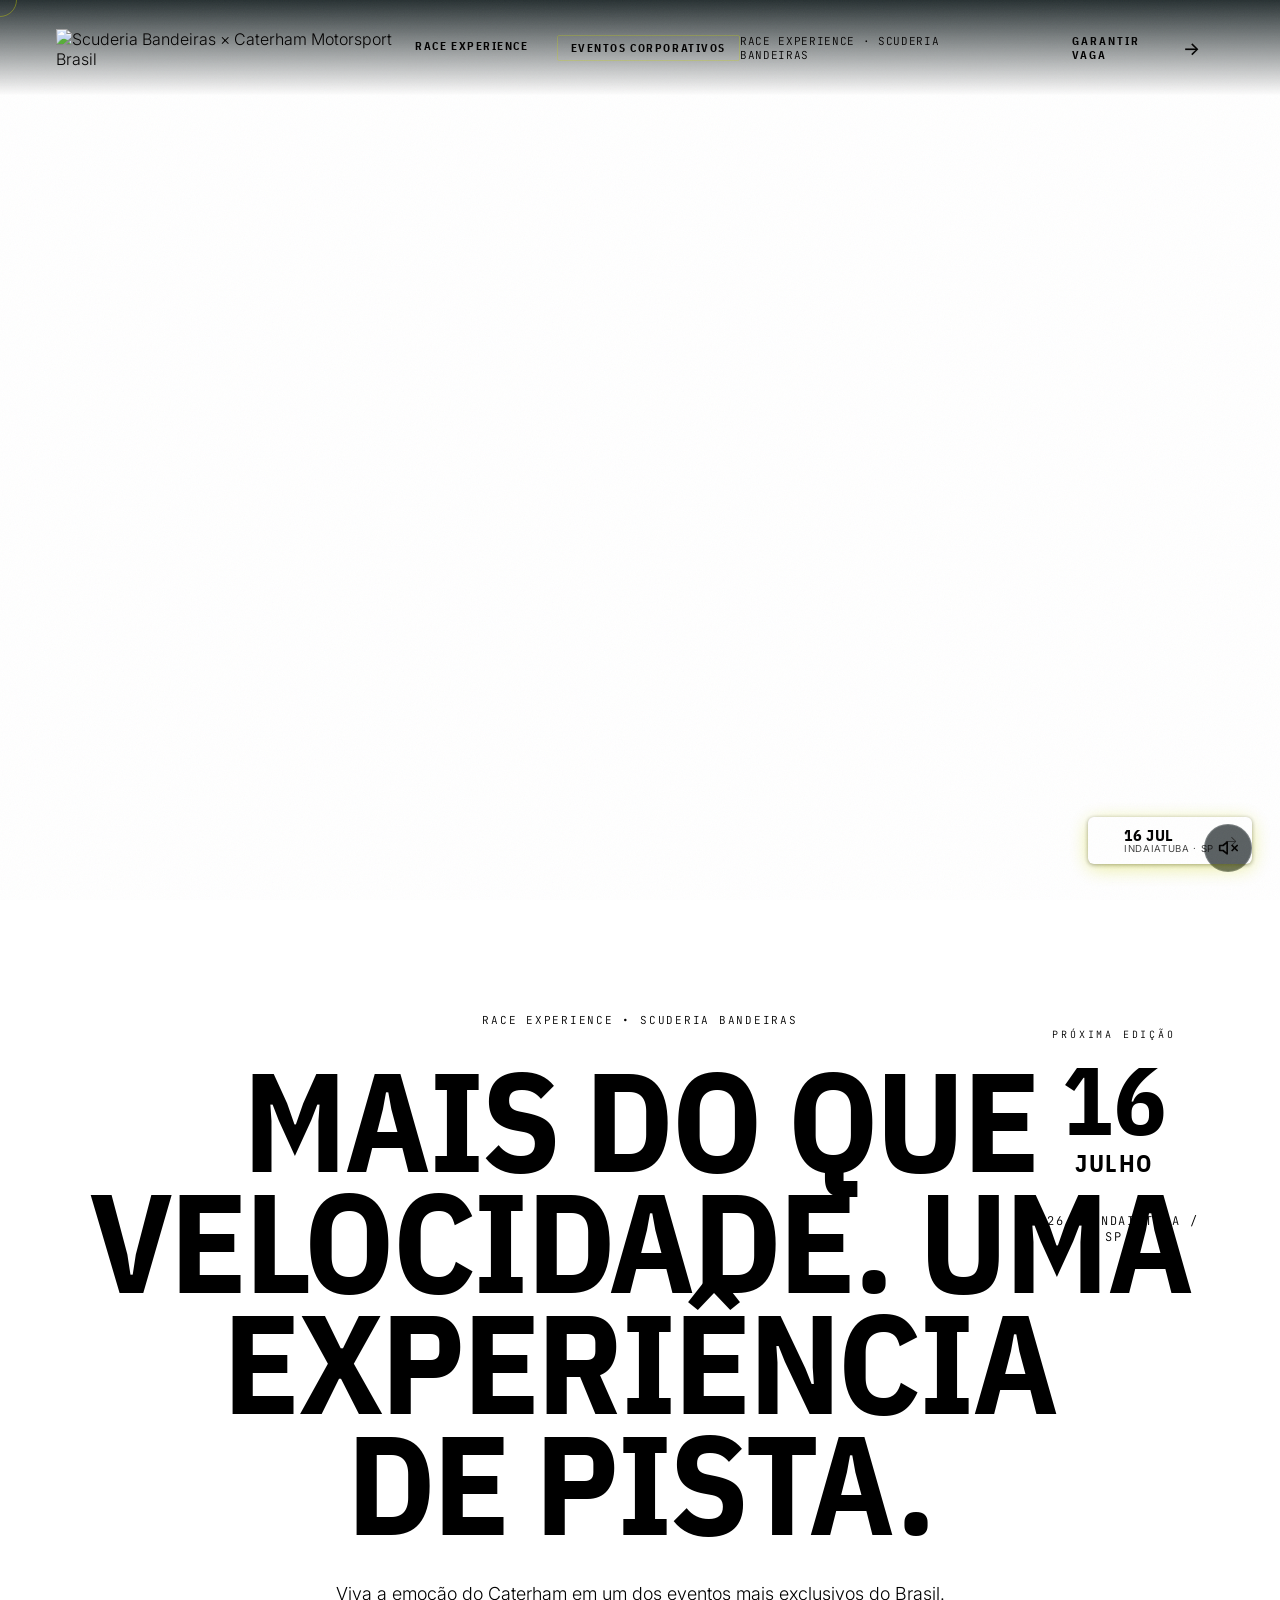
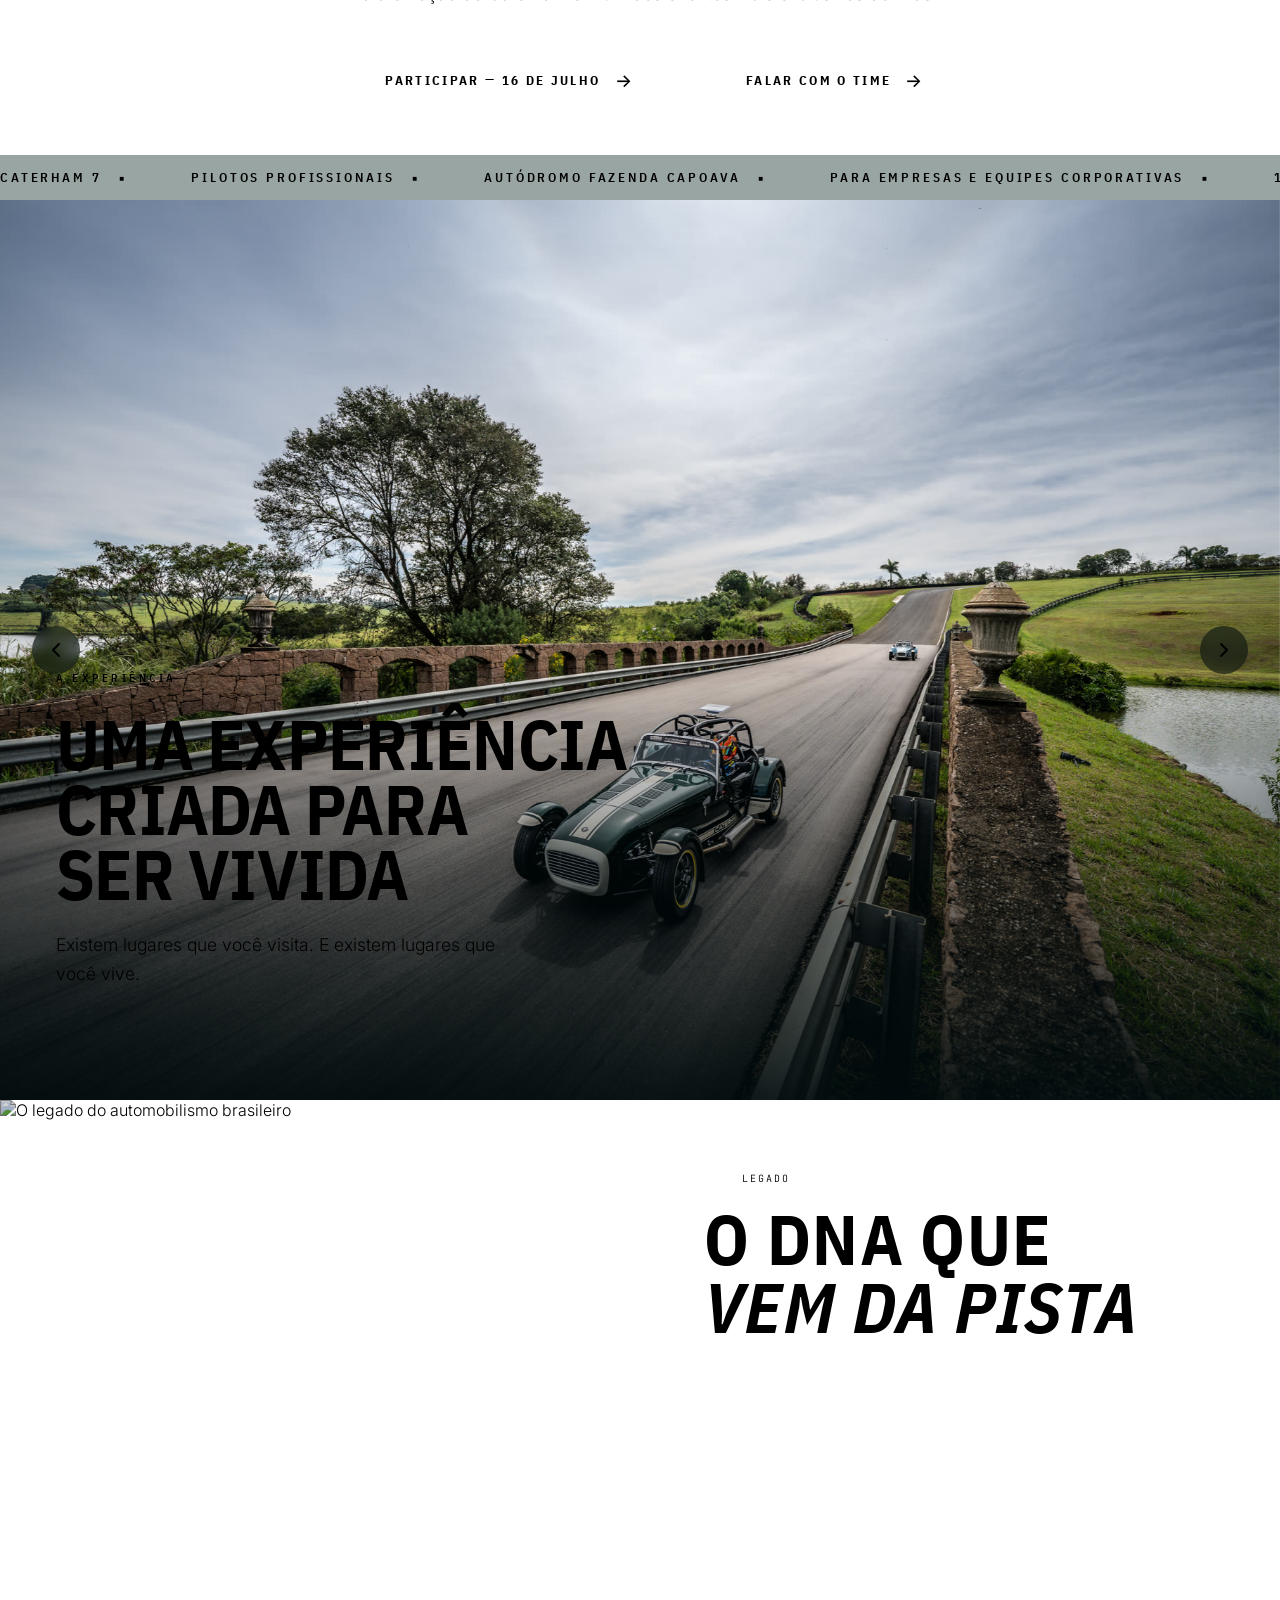
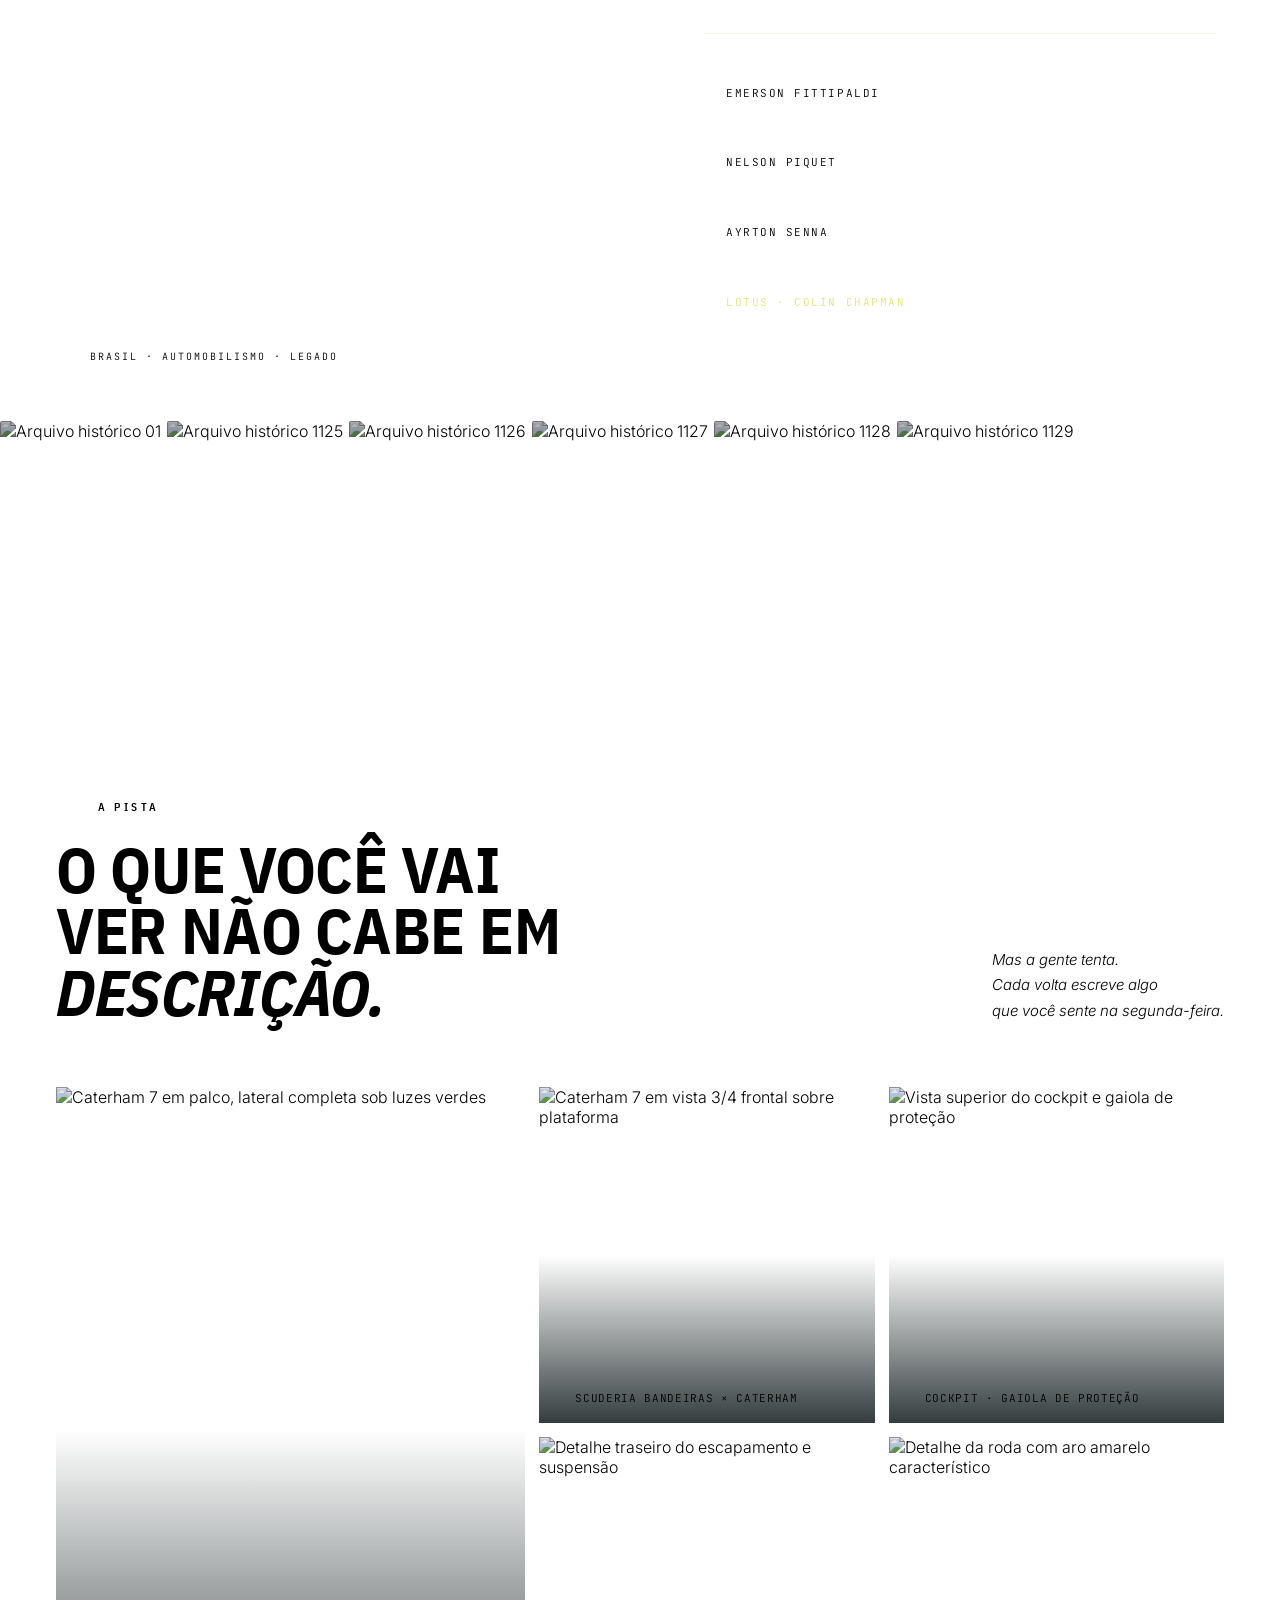
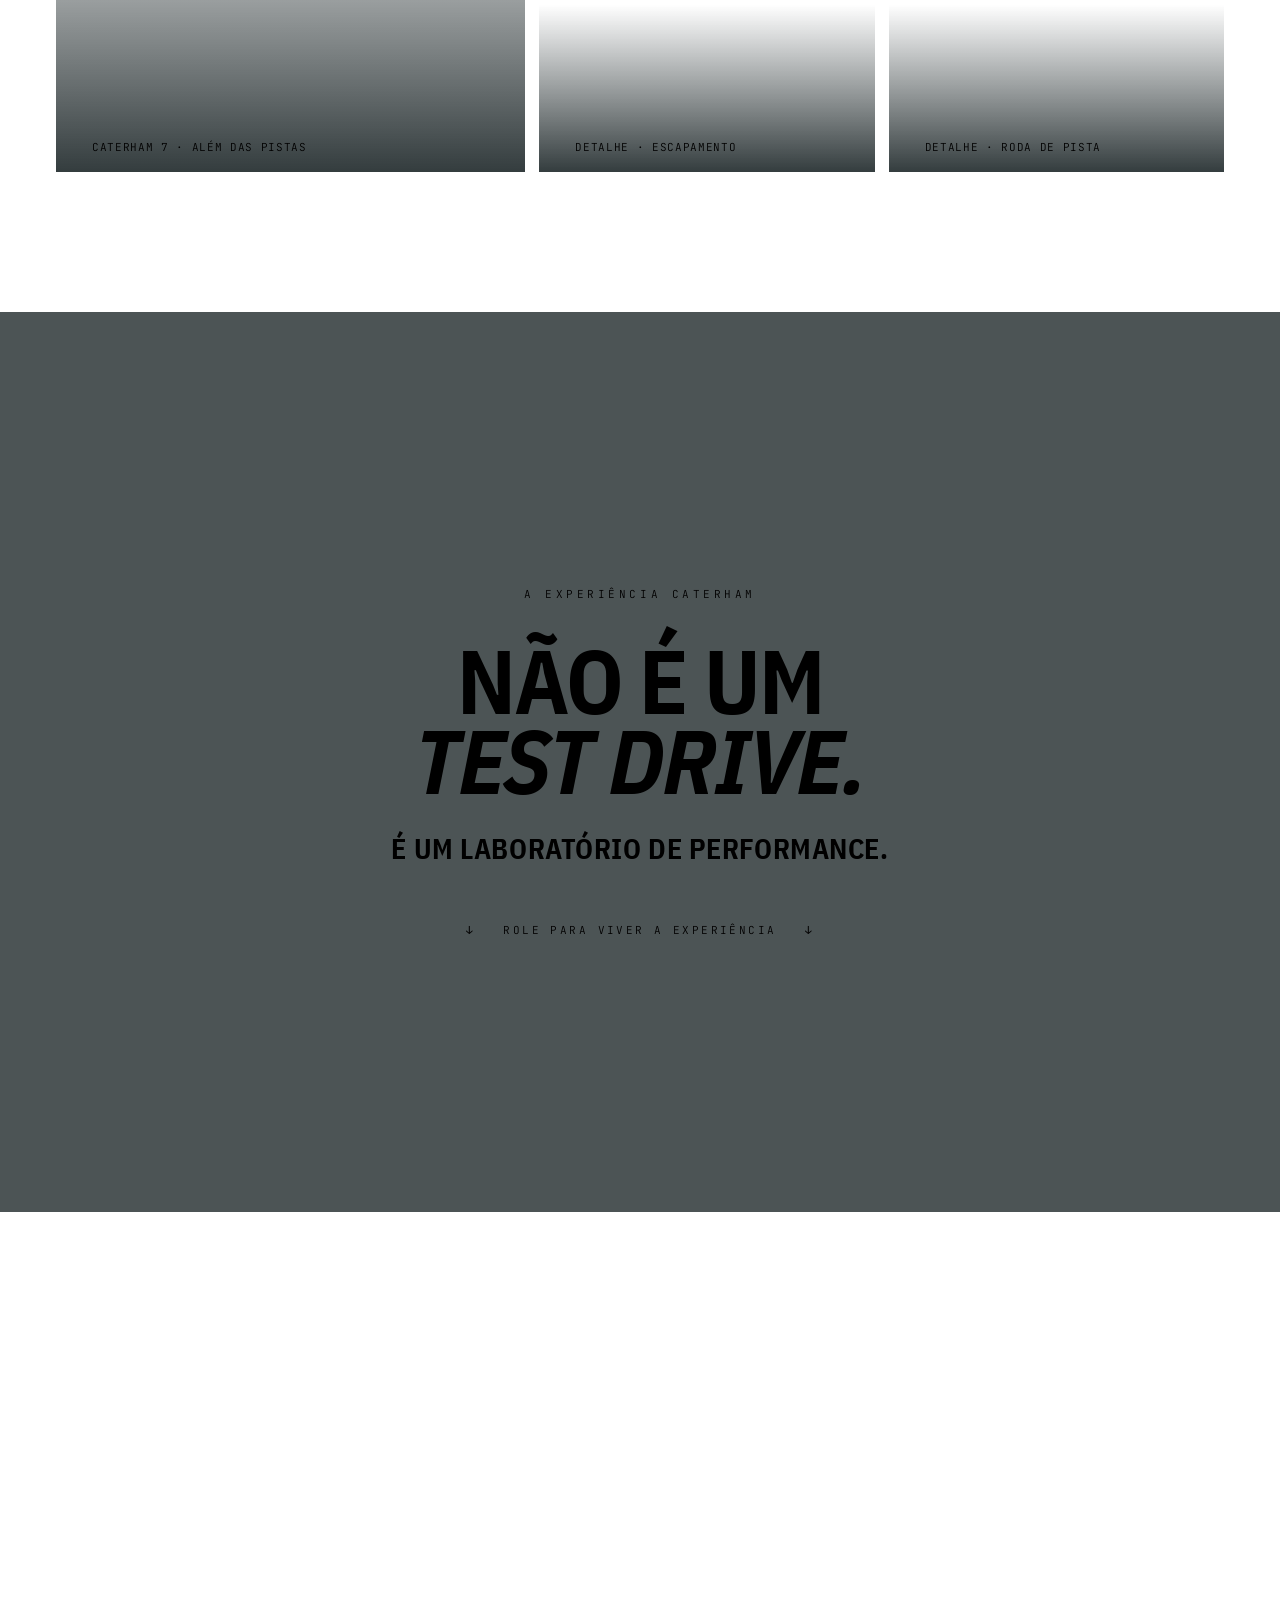
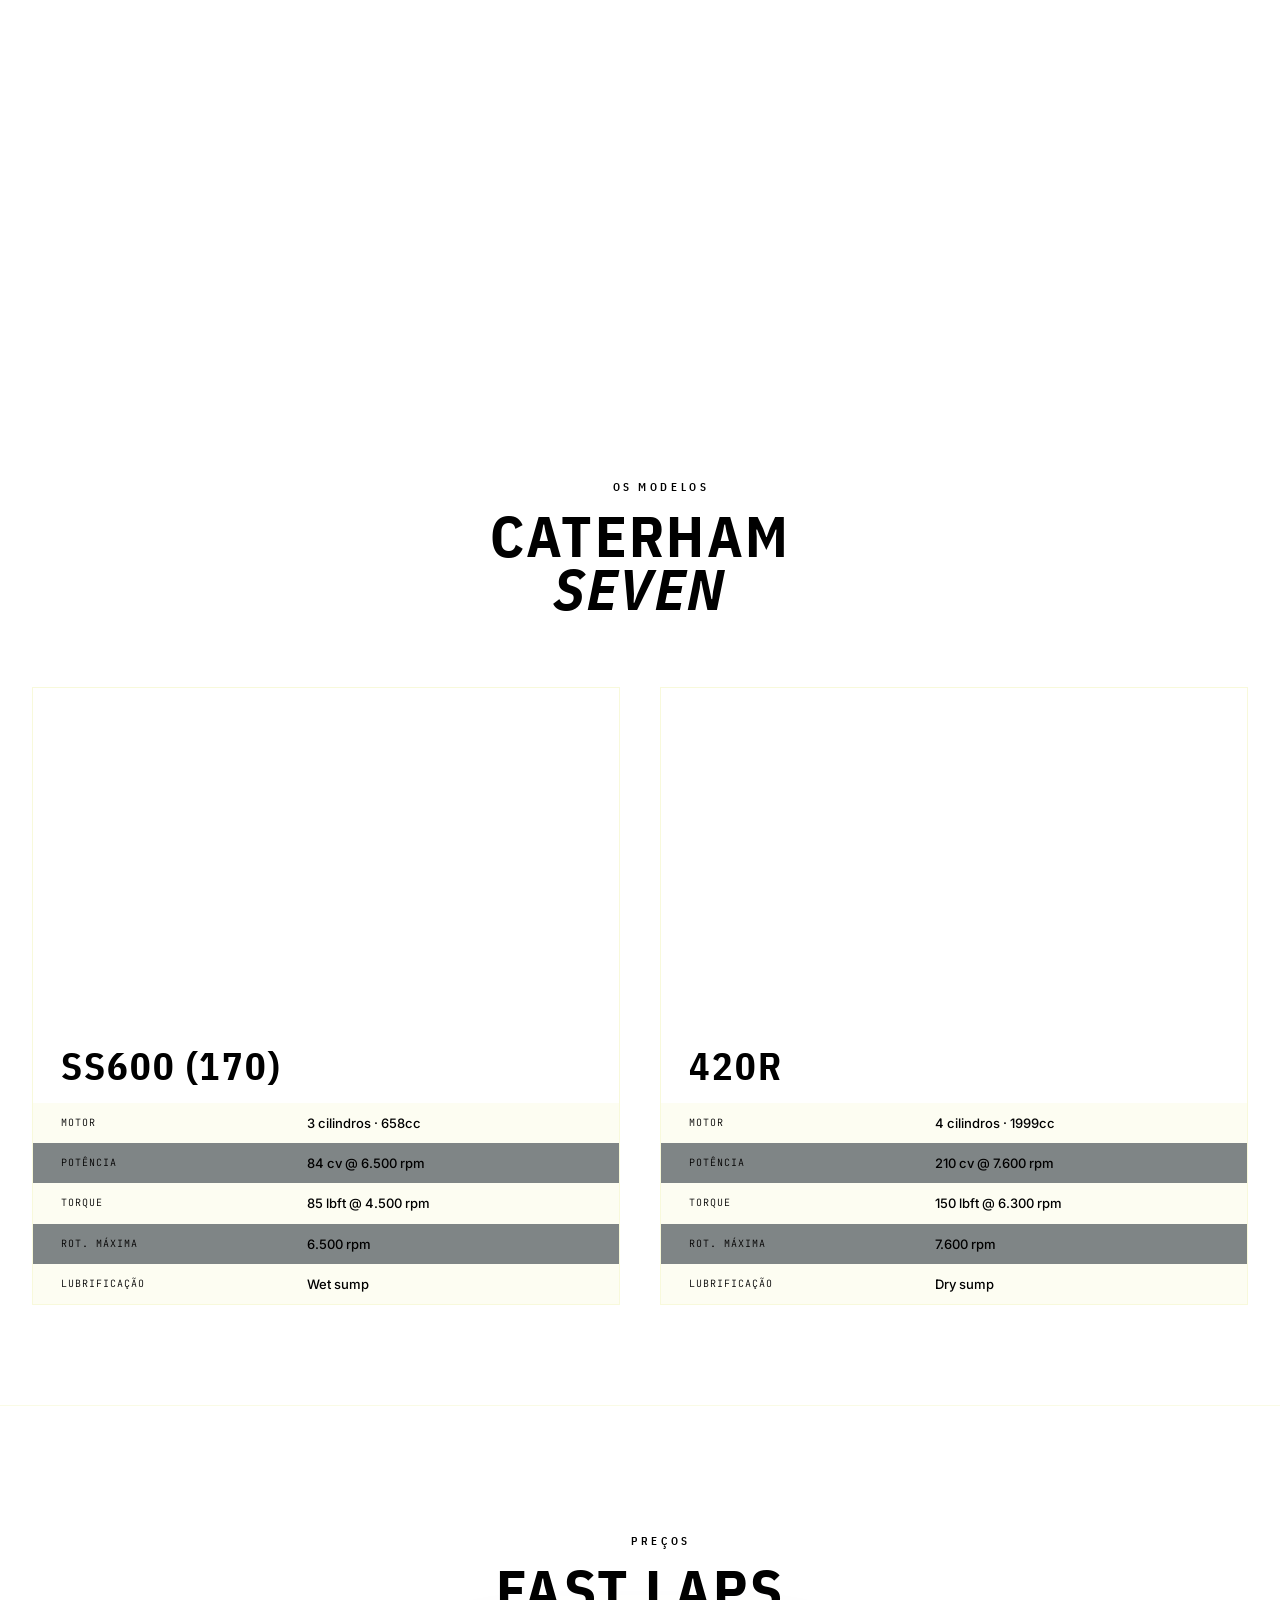
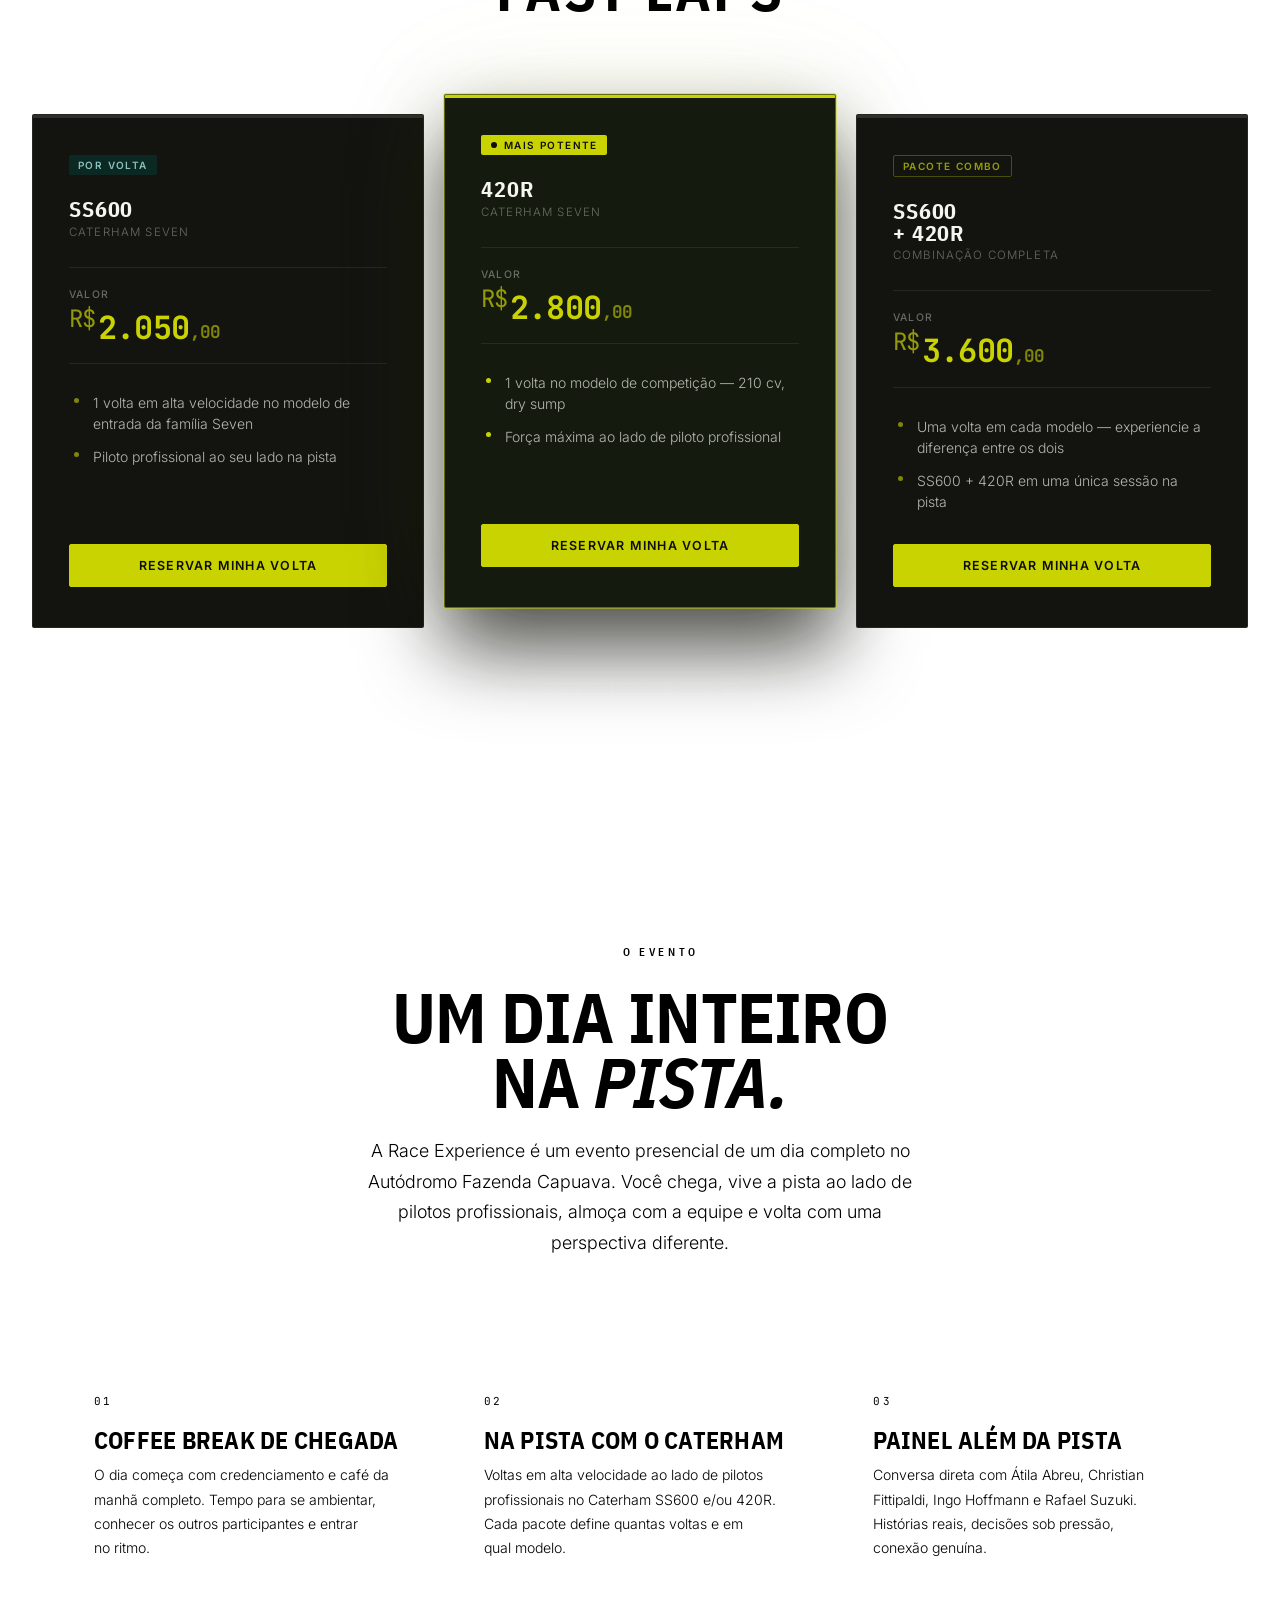
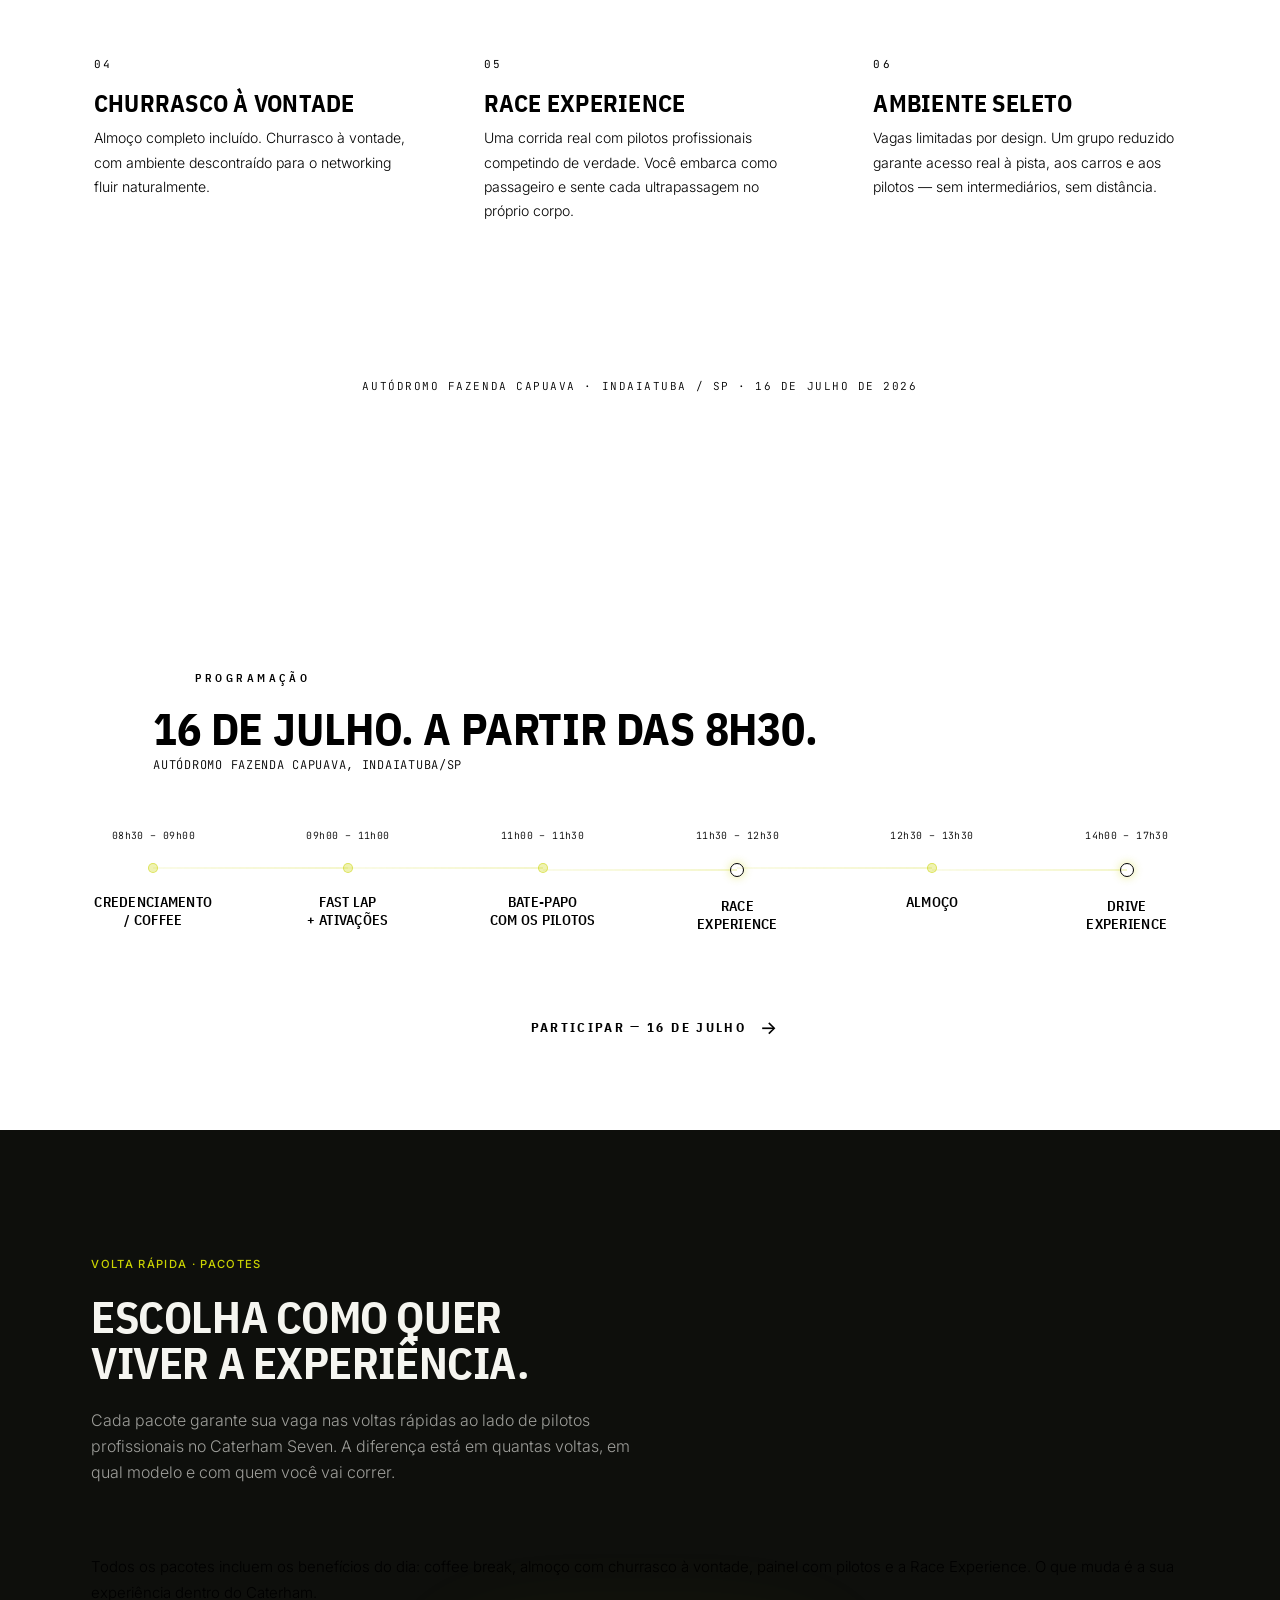
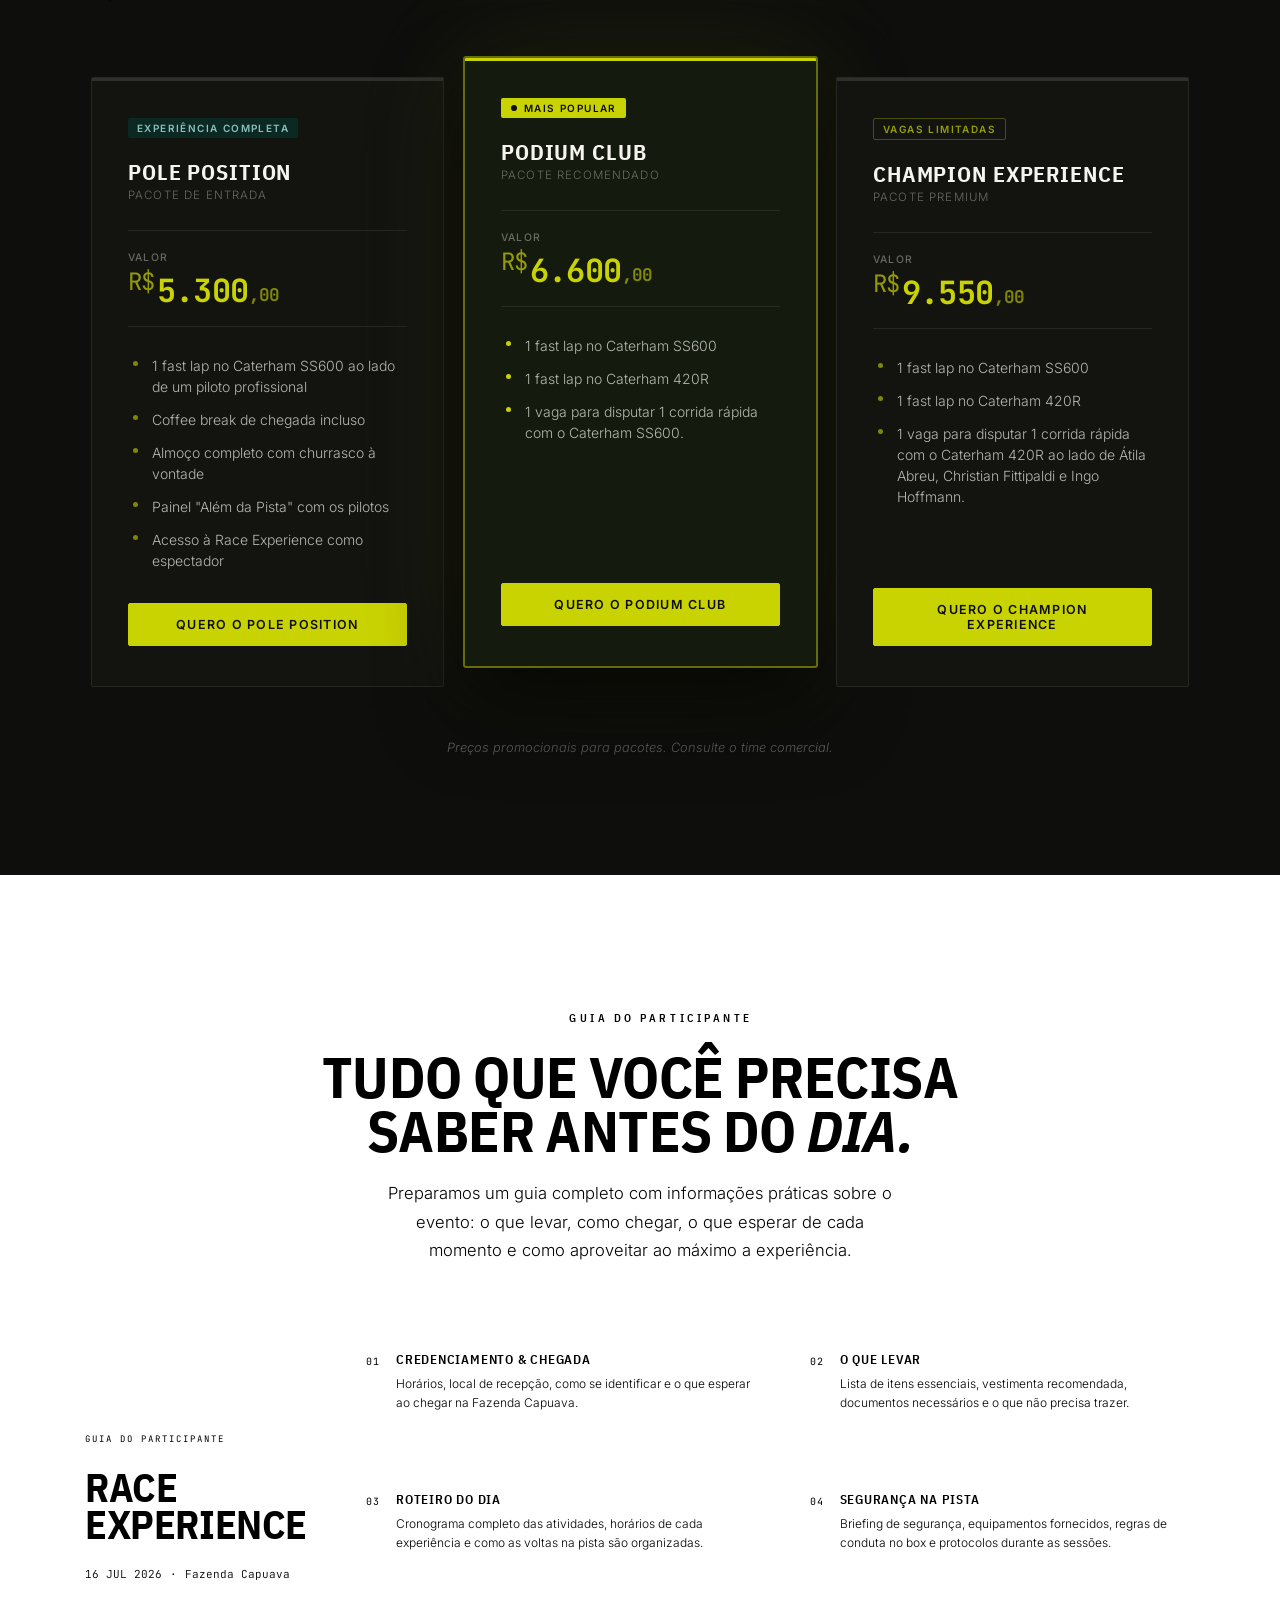
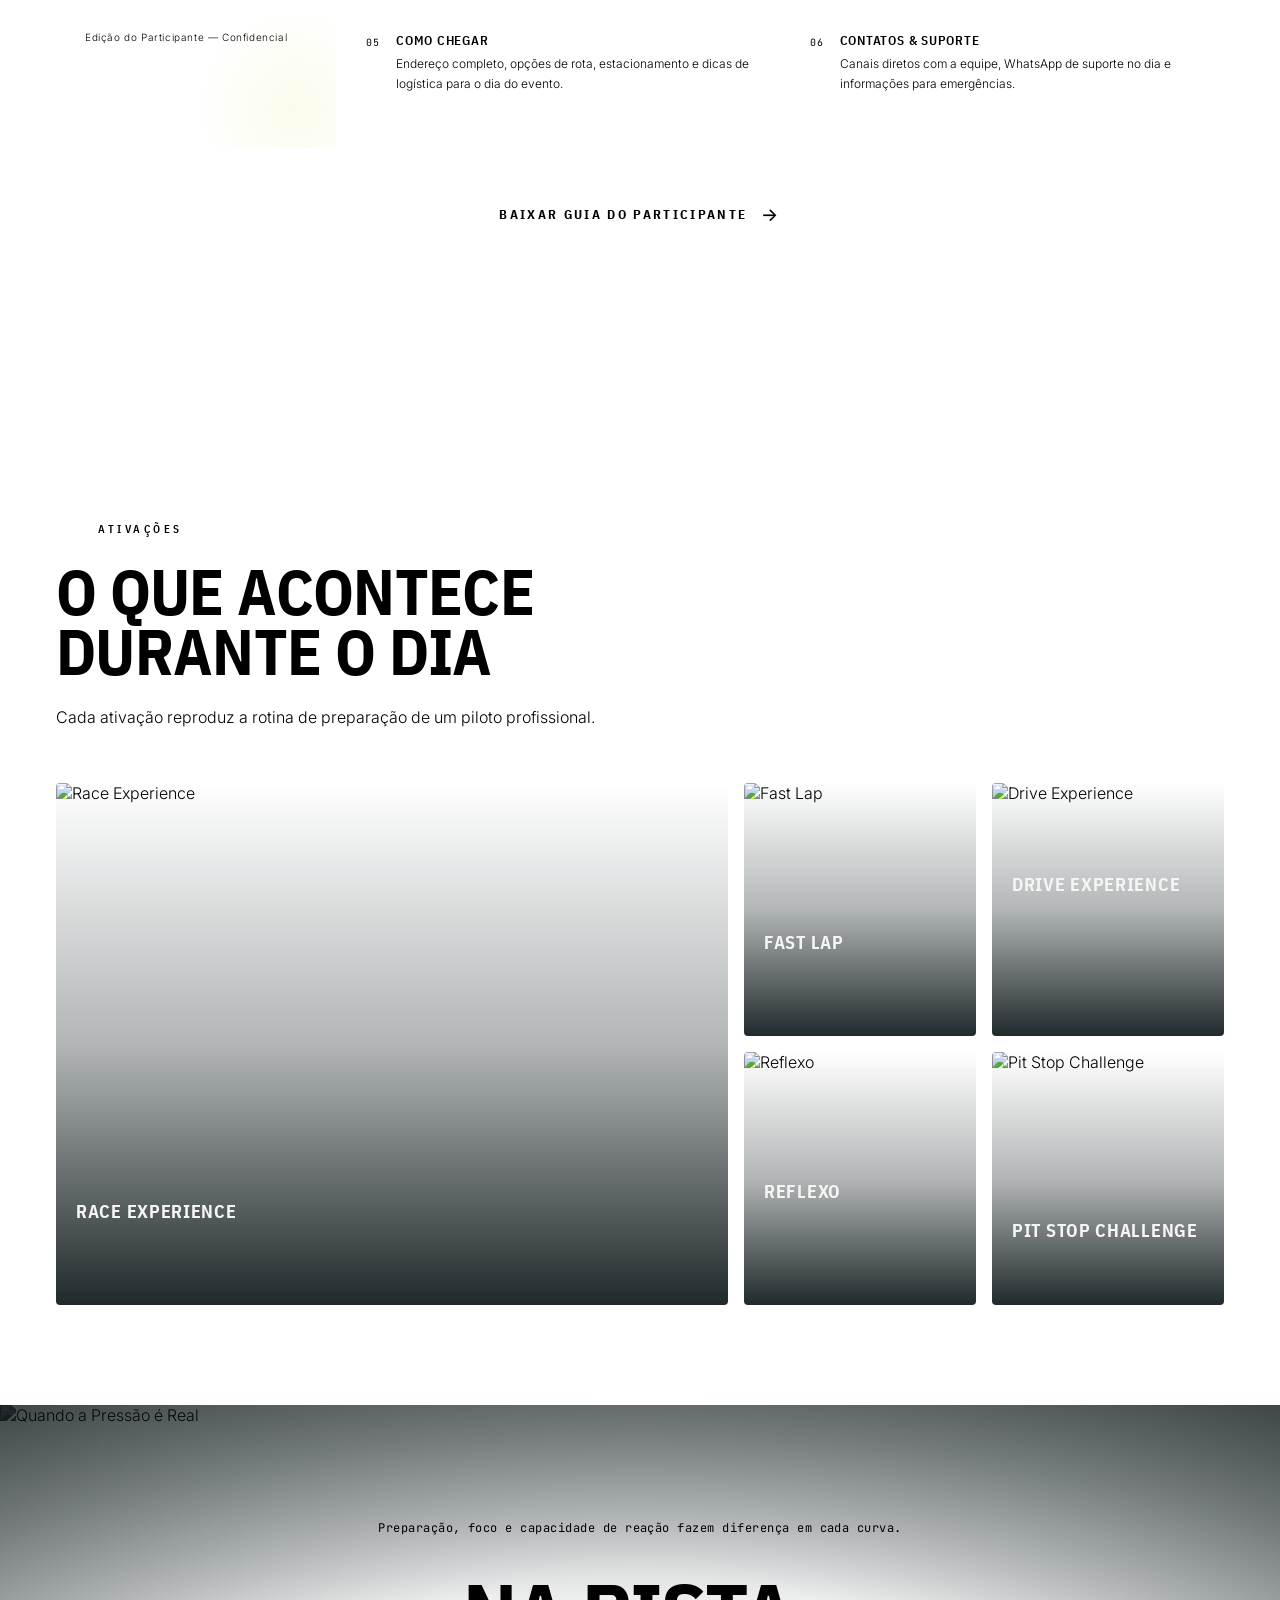
==== commit 842589c3: "feat: personaliza CTAs — botões de participação vão para pacotes, WhatsApp com mensagens específicas" ====
--- a/index.html
+++ b/index.html
@@ -18,7 +18,7 @@
 <div class="progress" id="progress"></div>
 
 <!-- Badge flutuante — data do evento -->
-<a href="https://wa.me/5515998570854" class="event-float" target="_blank" rel="noopener" aria-label="Participar — 16 de Julho em Indaiatuba/SP">
+<a href="#sec-packages" class="event-float" aria-label="Participar — 16 de Julho em Indaiatuba/SP">
   <span class="ef-flag"></span>
   <div class="ef-body">
     <span class="ef-date">16 JUL</span>
@@ -38,7 +38,7 @@
   </div>
   <div class="topbar-r">
     <span class="topbar-meta">RACE EXPERIENCE · <span>SCUDERIA BANDEIRAS</span></span>
-    <a href="https://wa.me/5515998570854" class="btn btn-lime" target="_blank" rel="noopener">
+    <a href="#sec-packages" class="btn btn-lime">
       <span class="flag"></span>Garantir vaga
     </a>
   </div>
@@ -95,10 +95,10 @@
         Viva a emoção do Caterham em um dos eventos mais exclusivos do Brasil.
       </p>
       <div class="hero-cta d2" data-r="up">
-        <a href="https://wa.me/5515998570854" class="btn btn-lime" target="_blank" rel="noopener">
+        <a href="#sec-packages" class="btn btn-lime">
           <span class="flag"></span>PARTICIPAR — 16 DE JULHO
         </a>
-        <a href="https://wa.me/5515998570854" class="btn btn-lime" target="_blank" rel="noopener">
+        <a href="https://wa.me/5515998570854?text=Ol%C3%A1%21+Tenho+interesse+na+Race+Experience+e+gostaria+de+mais+informa%C3%A7%C3%B5es+sobre+o+evento." class="btn btn-lime" target="_blank" rel="noopener">
           <span class="flag"></span>FALAR COM O TIME
         </a>
       </div>
@@ -726,7 +726,7 @@
     </div>
 
     <div class="crono-cta">
-      <a href="https://wa.me/5515998570854" class="btn btn-lime" target="_blank" rel="noopener">
+      <a href="#sec-packages" class="btn btn-lime">
         <span class="flag"></span>PARTICIPAR — 16 DE JULHO
       </a>
     </div>
@@ -734,7 +734,7 @@
 
 </section>
 
-<section id="sec-packages" aria-labelledby="pkg-heading">
+<section id="sec-packages" aria-labelledby="pkg-heading" style="scroll-margin-top:100px">
   <div class="wrap">
 
     <header class="pkg-header" data-r>
@@ -1254,7 +1254,7 @@
 
     <div class="plt-available-cta" data-r>
       <p class="plt-available-note">Quer um desses nomes no seu evento corporativo?</p>
-      <a href="https://wa.me/5515998570854" target="_blank" rel="noopener" class="btn btn-outline">
+      <a href="https://wa.me/5515998570854?text=Ol%C3%A1%21+Tenho+interesse+em+contratar+um+piloto+para+o+meu+evento+corporativo.+Gostaria+de+mais+informa%C3%A7%C3%B5es+sobre+disponibilidade+e+valores." target="_blank" rel="noopener" class="btn btn-outline">
         CONTRATAR PARA EVENTO PRIVADO
       </a>
     </div>
@@ -1265,7 +1265,7 @@
     </p>
 
     <div class="plt-new-cta" data-r>
-      <a href="https://wa.me/5515998570854" target="_blank" rel="noopener" class="btn btn-lime">
+      <a href="https://wa.me/5515998570854?text=Ol%C3%A1%21+Tenho+interesse+na+Race+Experience+e+gostaria+de+mais+informa%C3%A7%C3%B5es+sobre+o+evento." target="_blank" rel="noopener" class="btn btn-lime">
         FALAR COM O TIME
       </a>
     </div>
@@ -1502,10 +1502,10 @@
         entre para a lista de interesse para receber informações.
       </p>
       <div class="final-cta-actions">
-        <a href="https://wa.me/5515998570854" class="btn btn-lime final-cta-btn" target="_blank" rel="noopener noreferrer">
+        <a href="https://wa.me/5515998570854?text=Ol%C3%A1%21+Tenho+interesse+em+participar+da+Race+Experience+do+dia+16+de+julho.+Gostaria+de+mais+informa%C3%A7%C3%B5es." class="btn btn-lime final-cta-btn" target="_blank" rel="noopener noreferrer">
           FALAR COM O TIME
         </a>
-        <a href="https://wa.me/5515998570854" class="btn btn-outline final-cta-btn" target="_blank" rel="noopener noreferrer">
+        <a href="https://wa.me/5515998570854?text=Ol%C3%A1%21+Tenho+interesse+em+solicitar+uma+Race+Experience+privada+para+o+meu+evento.+Gostaria+de+mais+informa%C3%A7%C3%B5es+sobre+como+organizar." class="btn btn-outline final-cta-btn" target="_blank" rel="noopener noreferrer">
           SOLICITAR UMA EXPERIÊNCIA PRIVADA
         </a>
       </div>
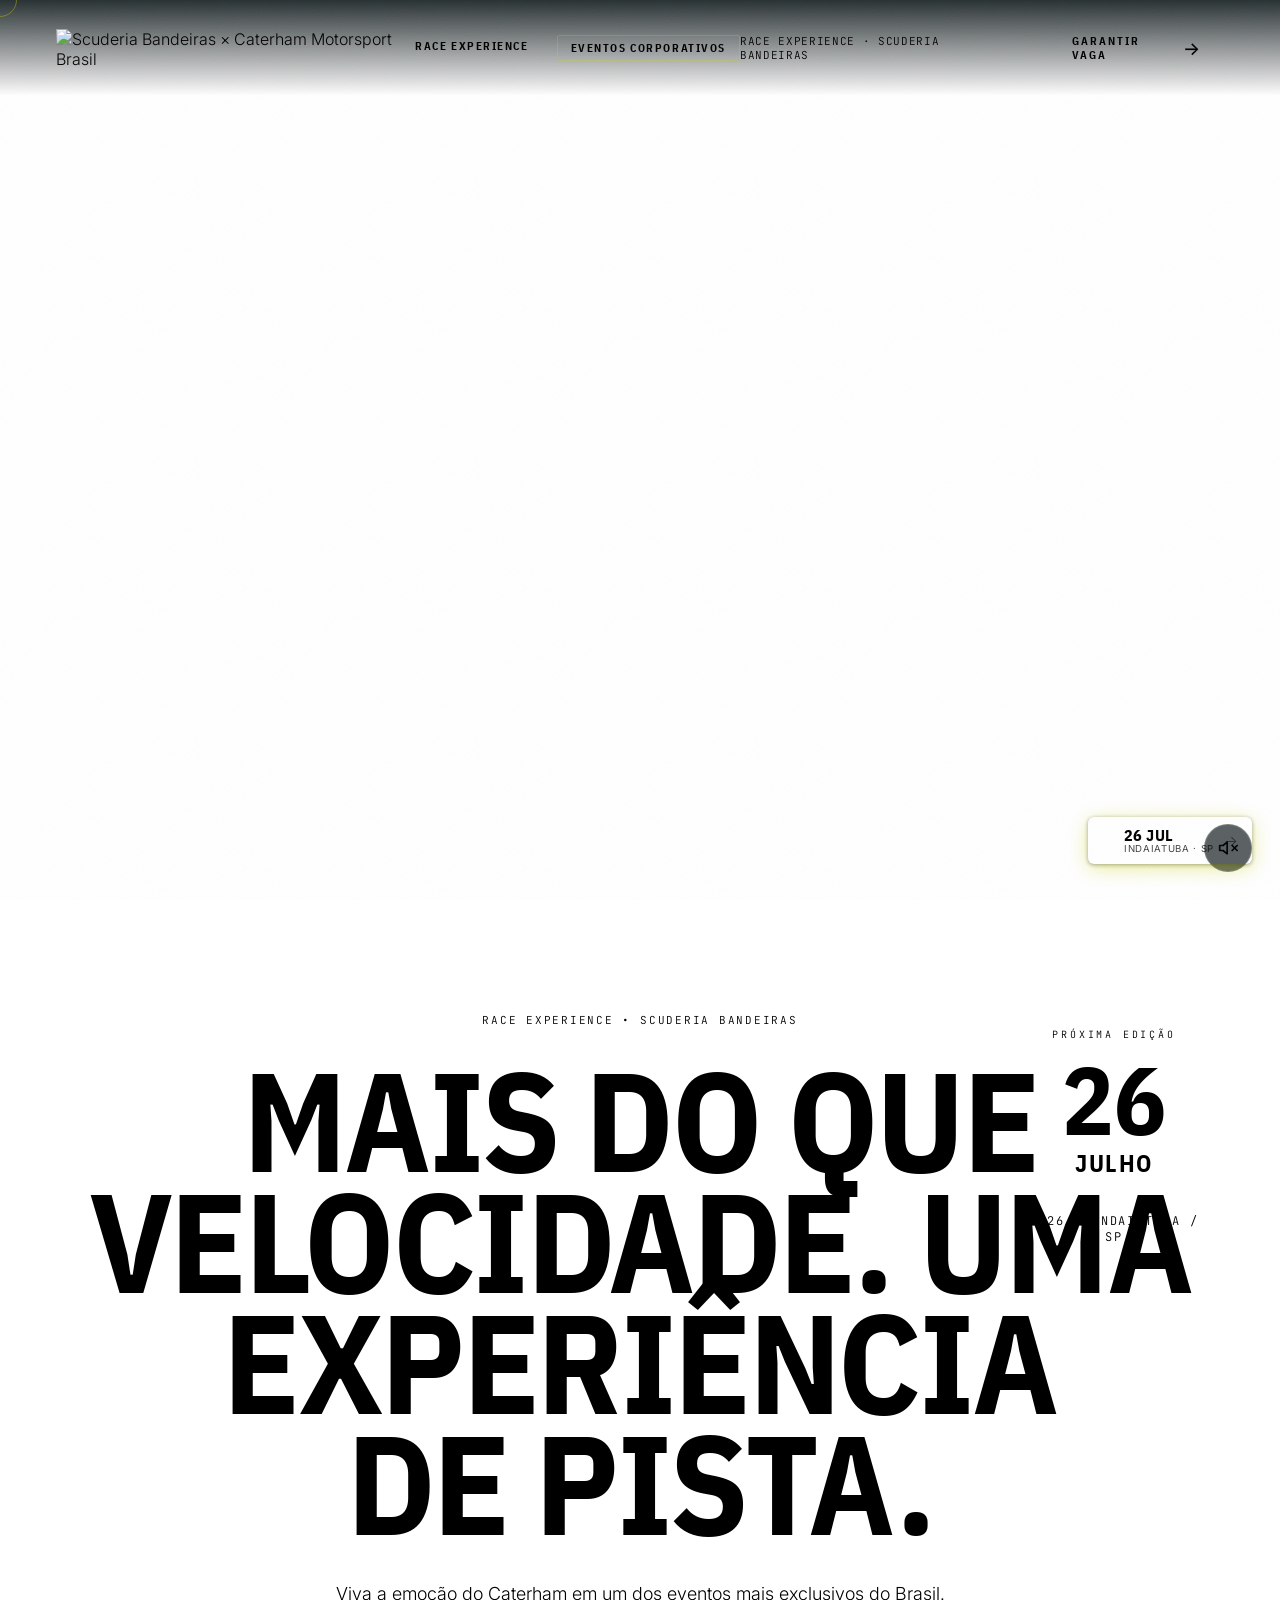
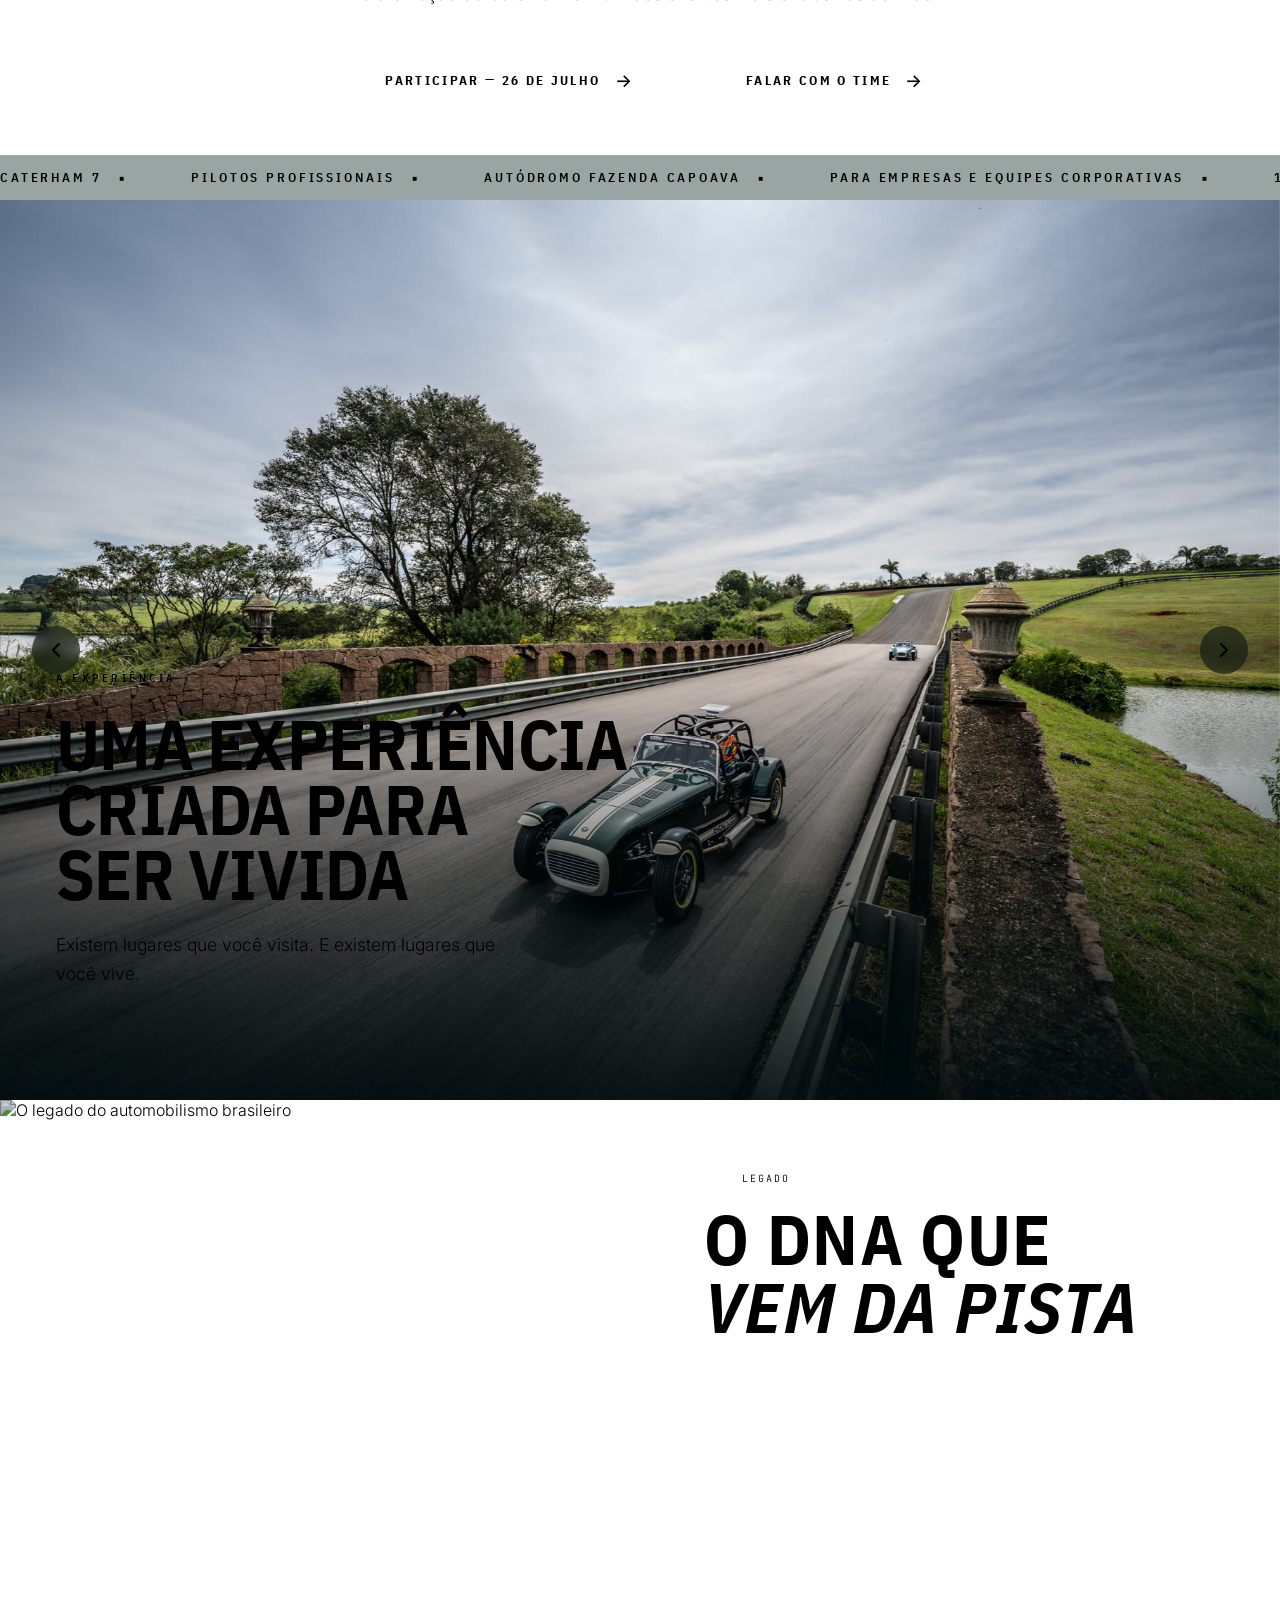
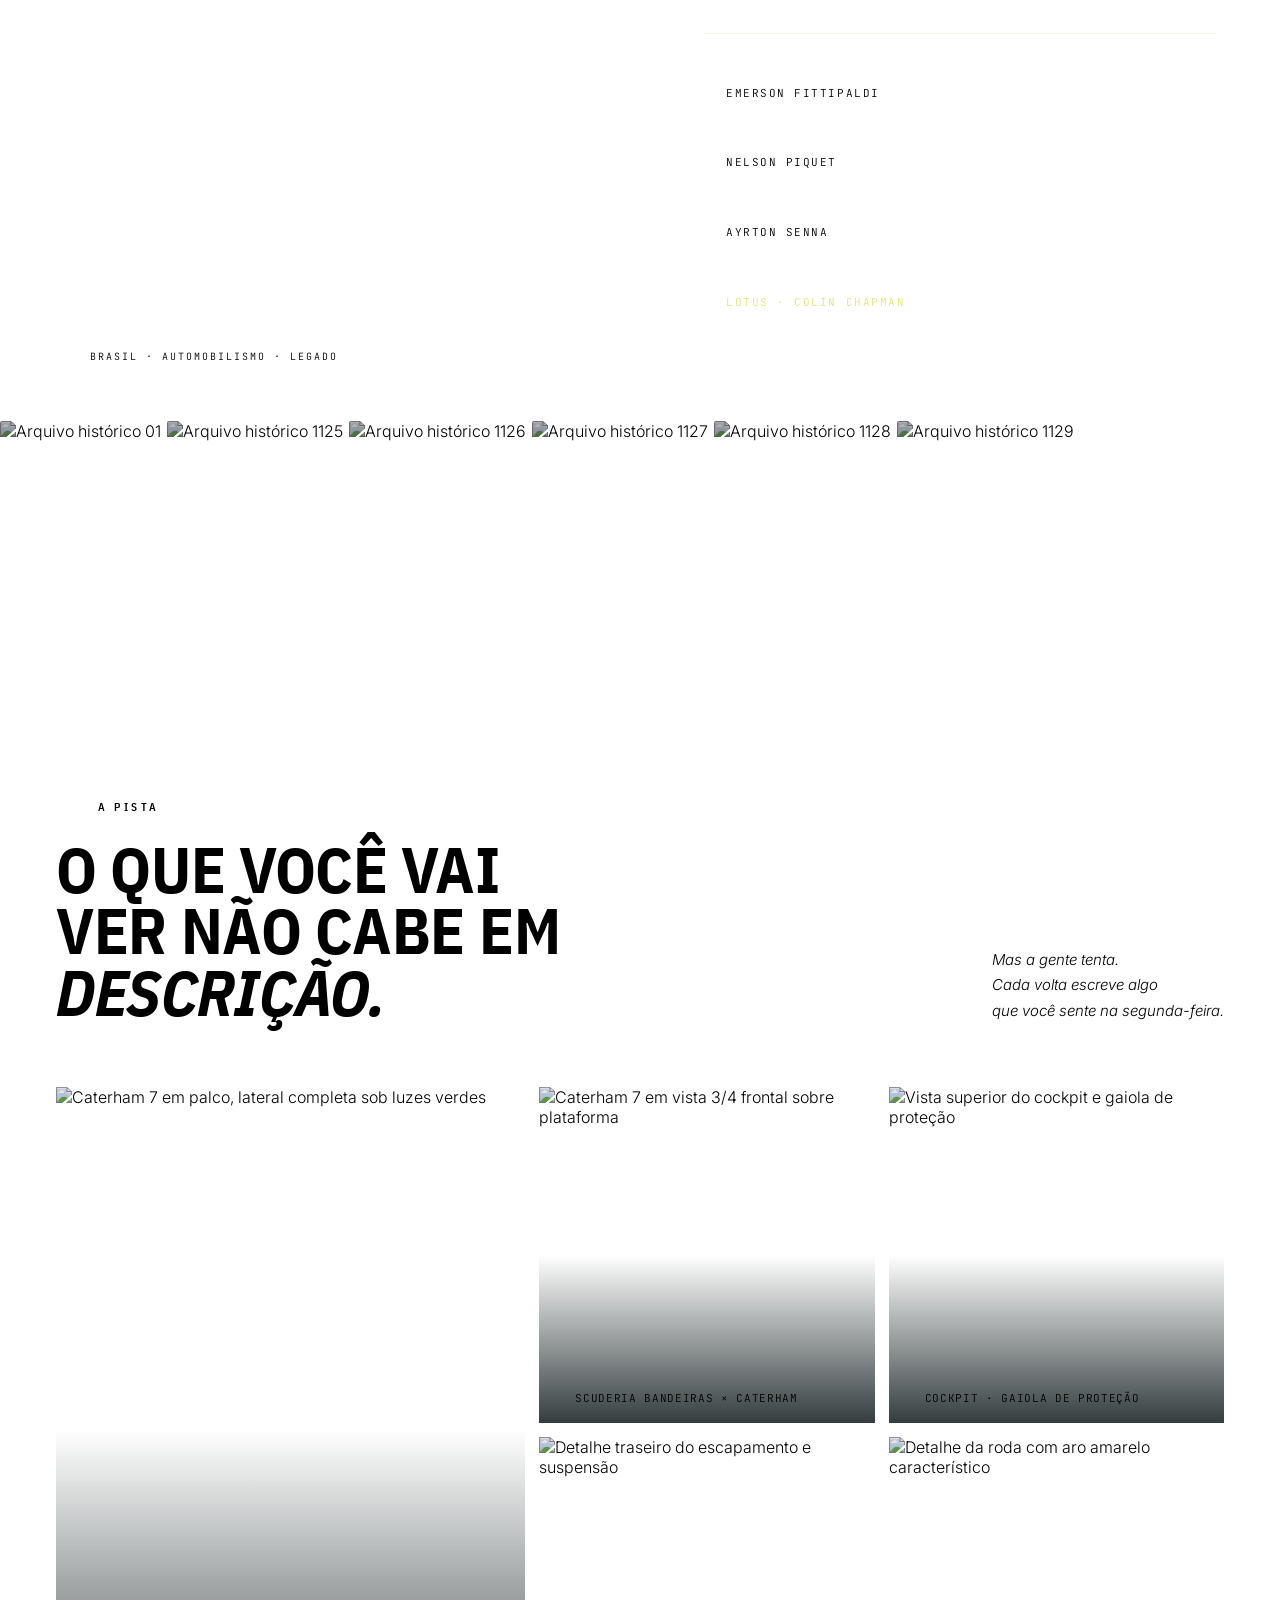
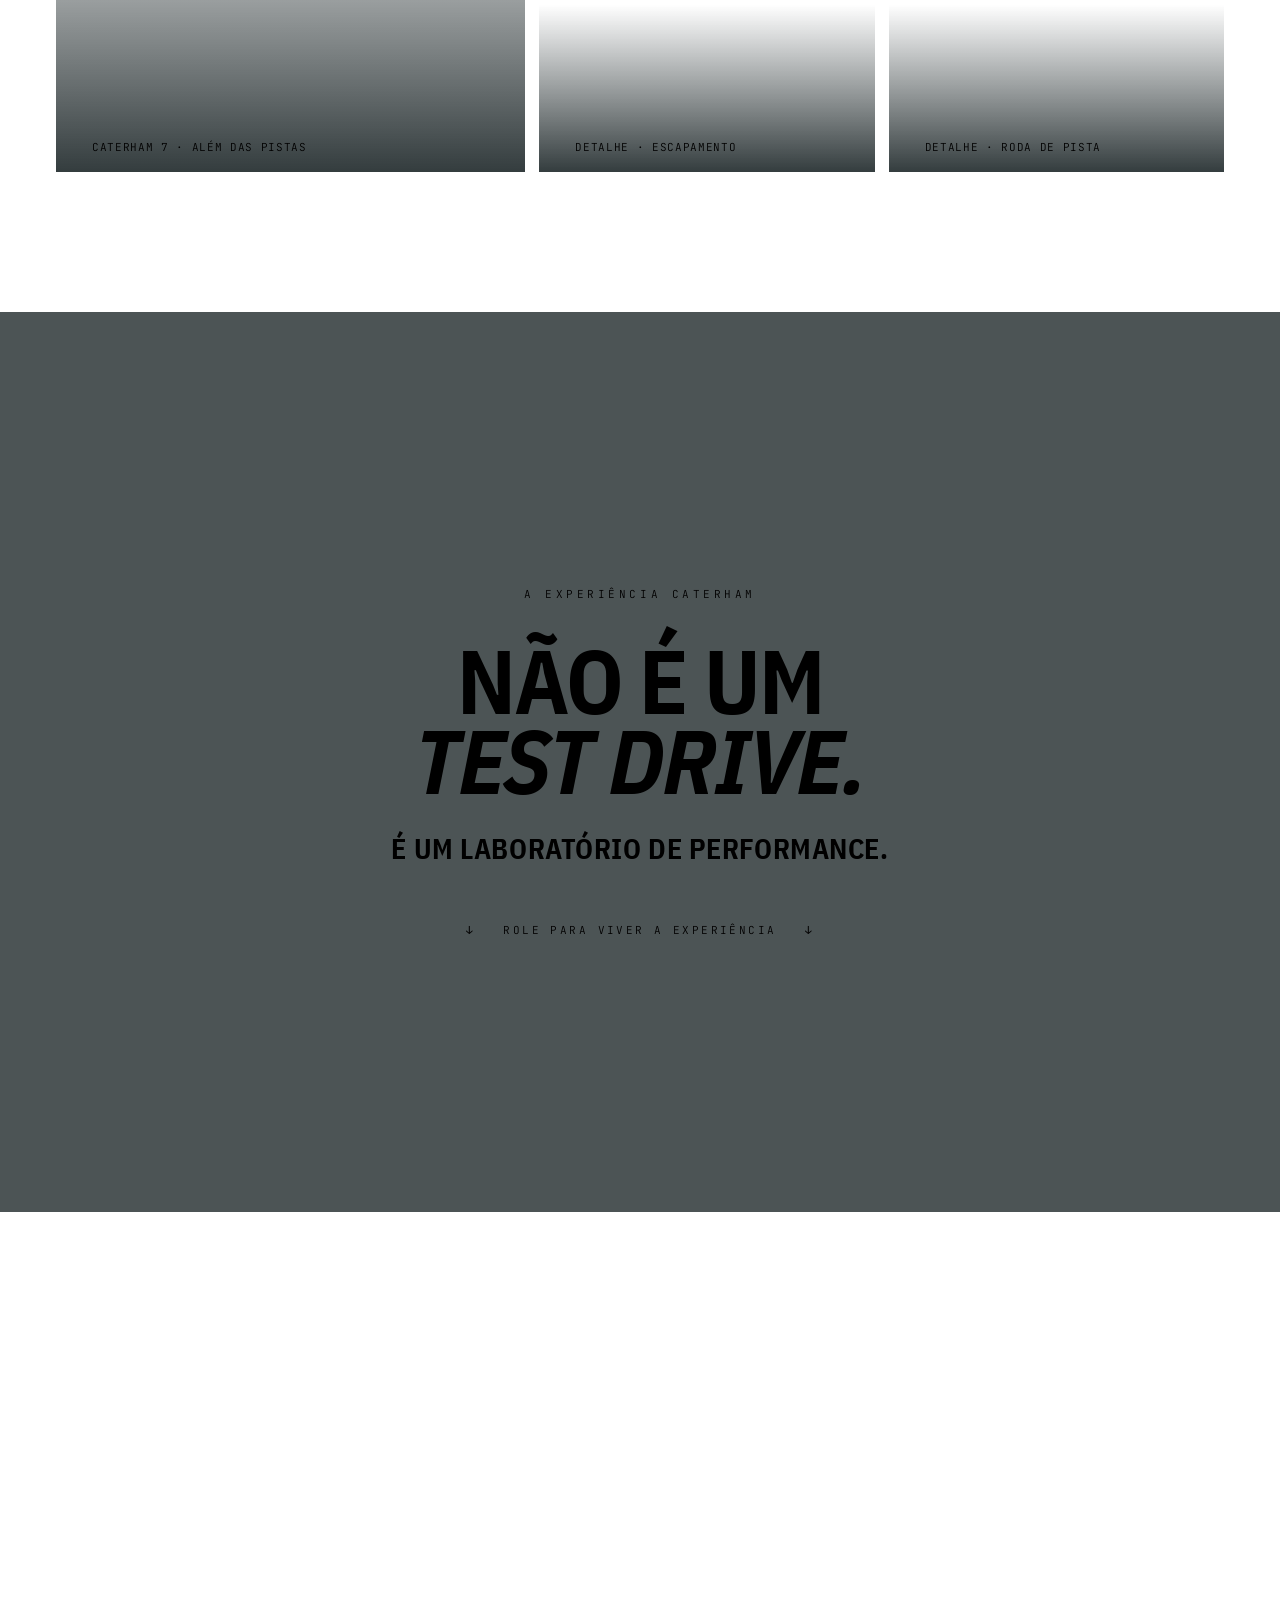
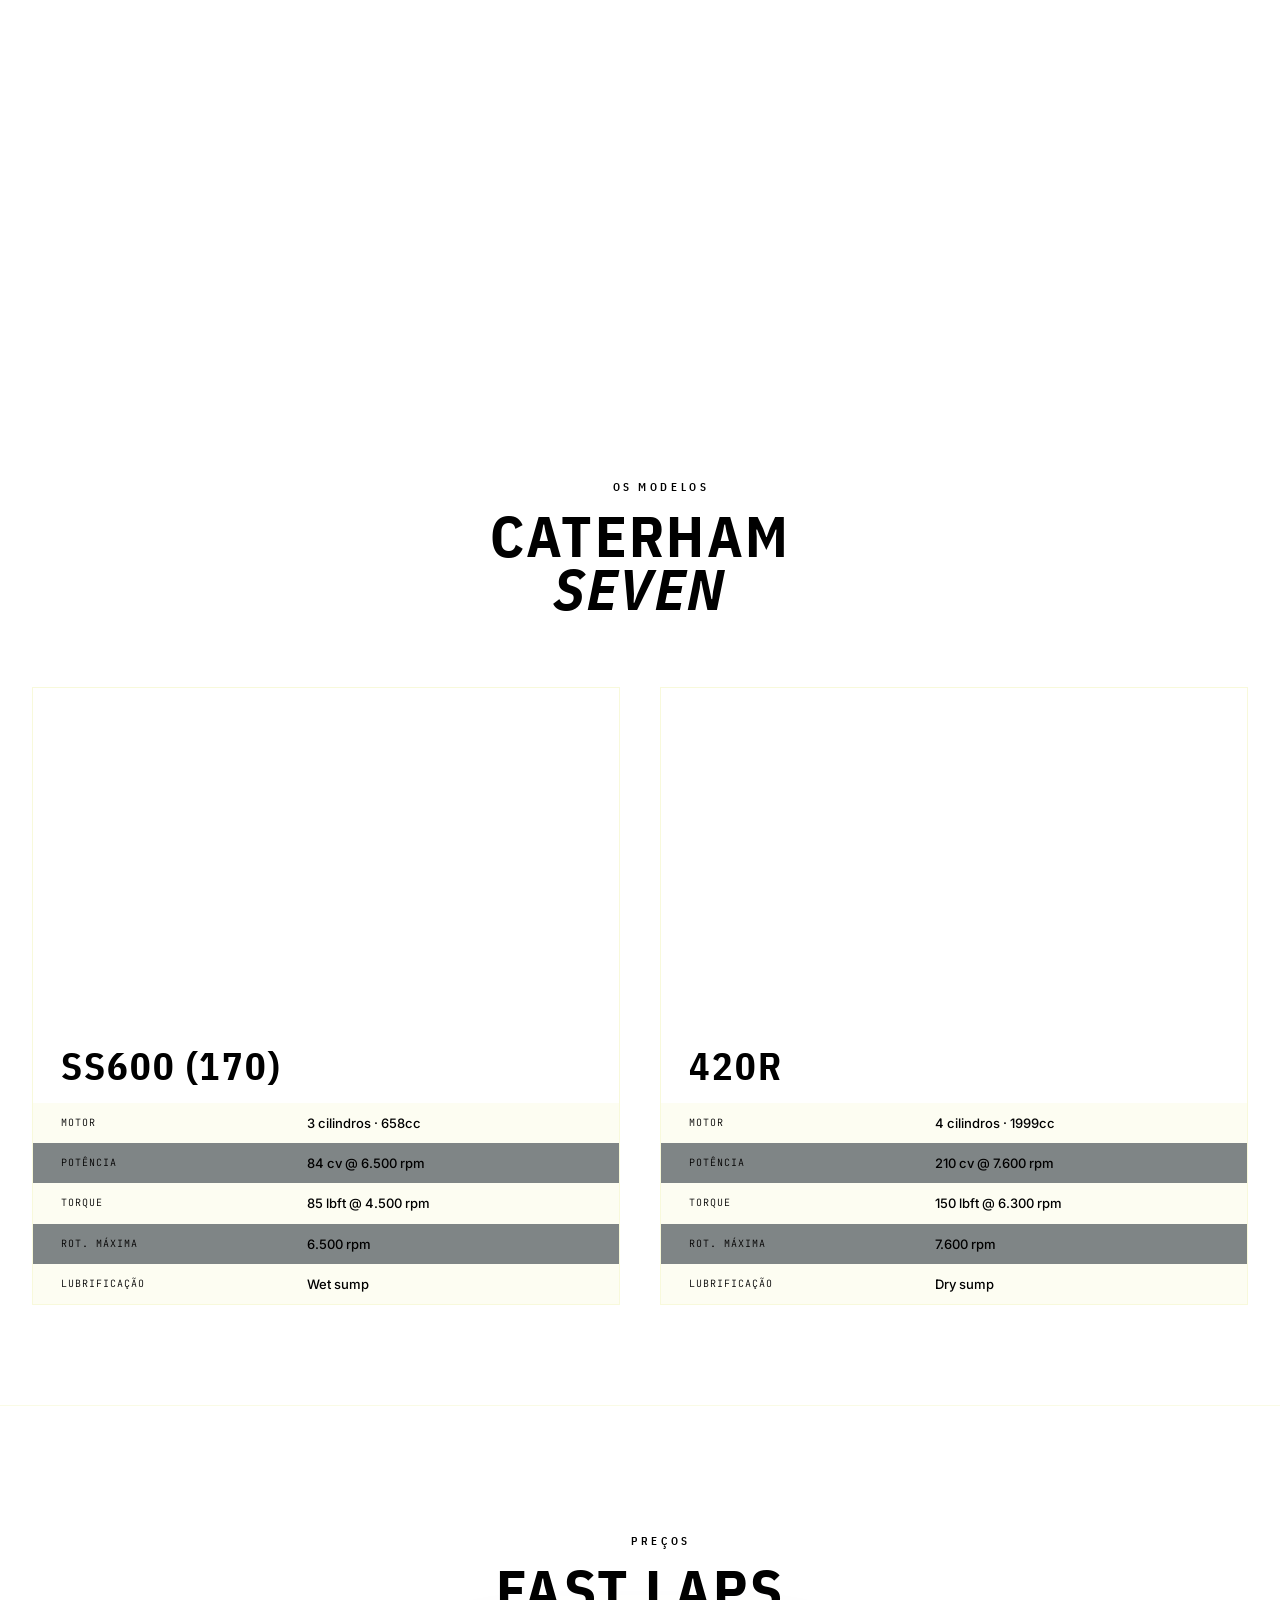
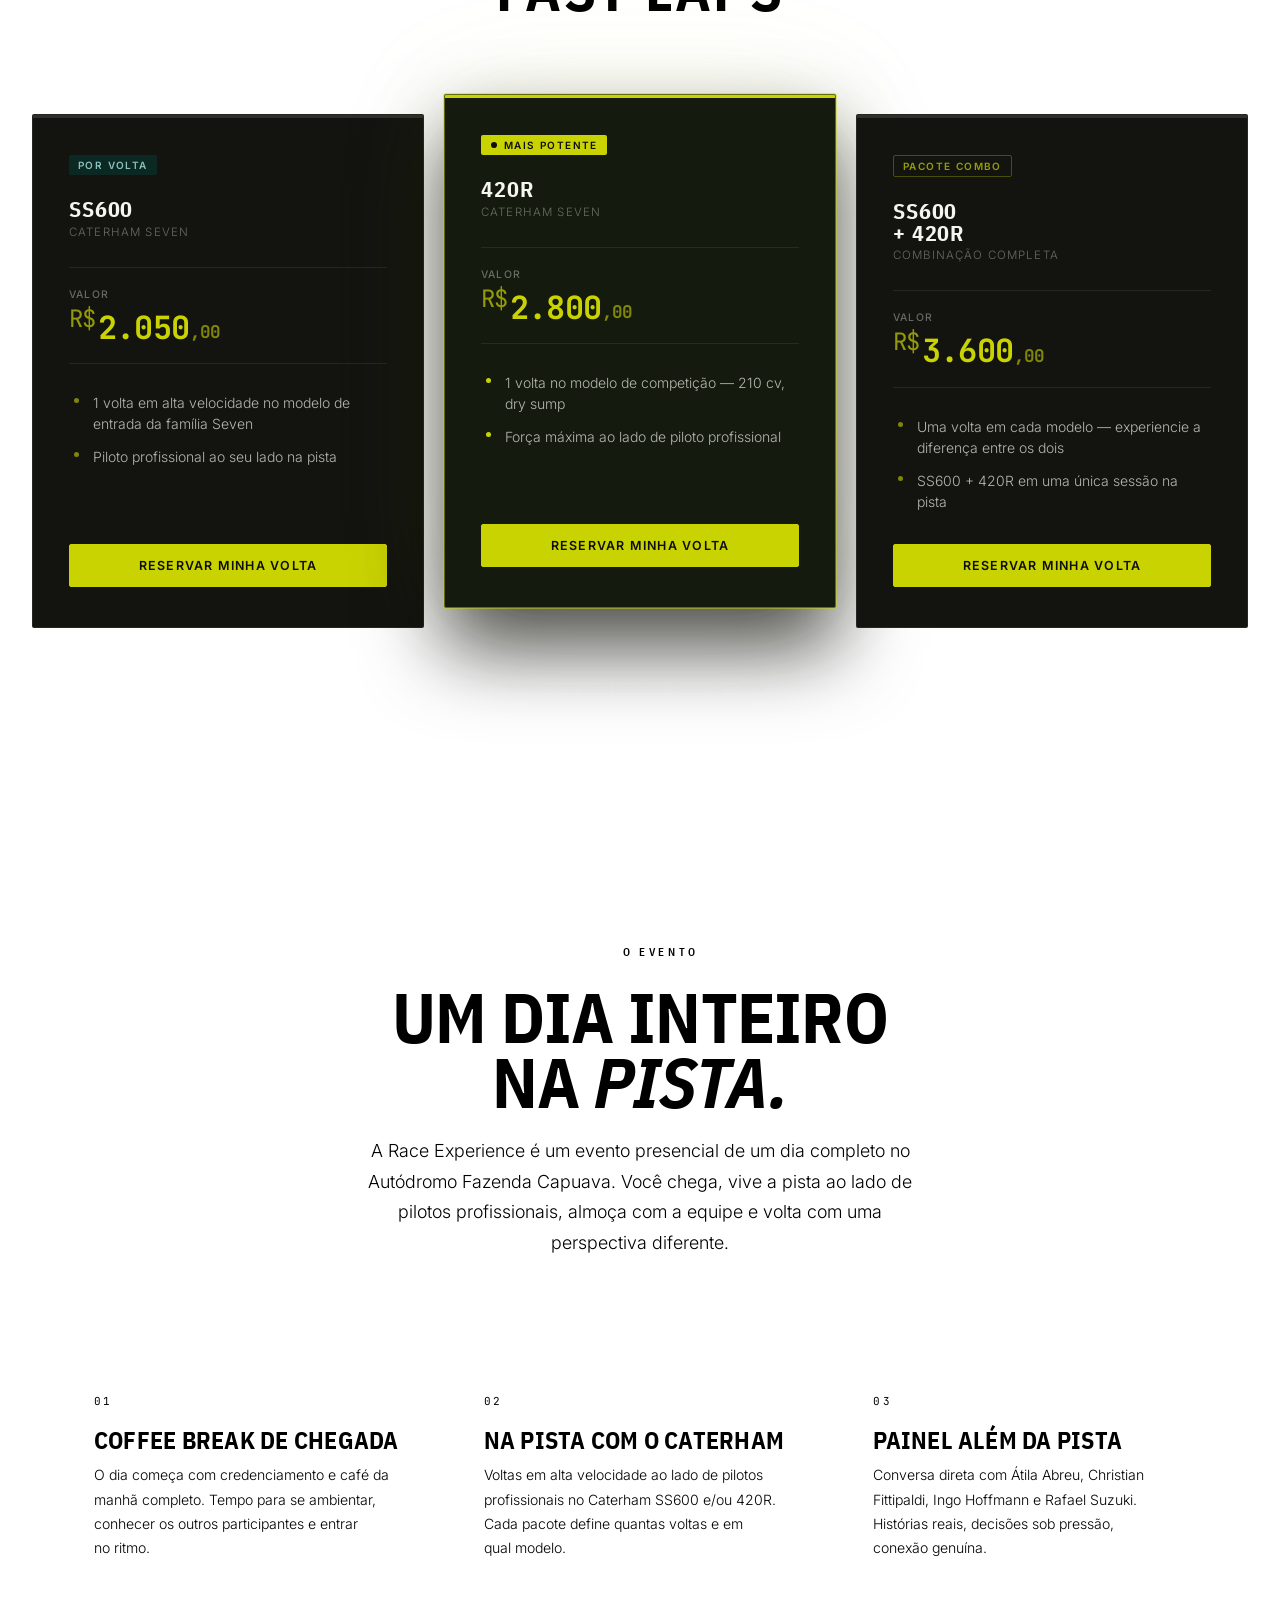
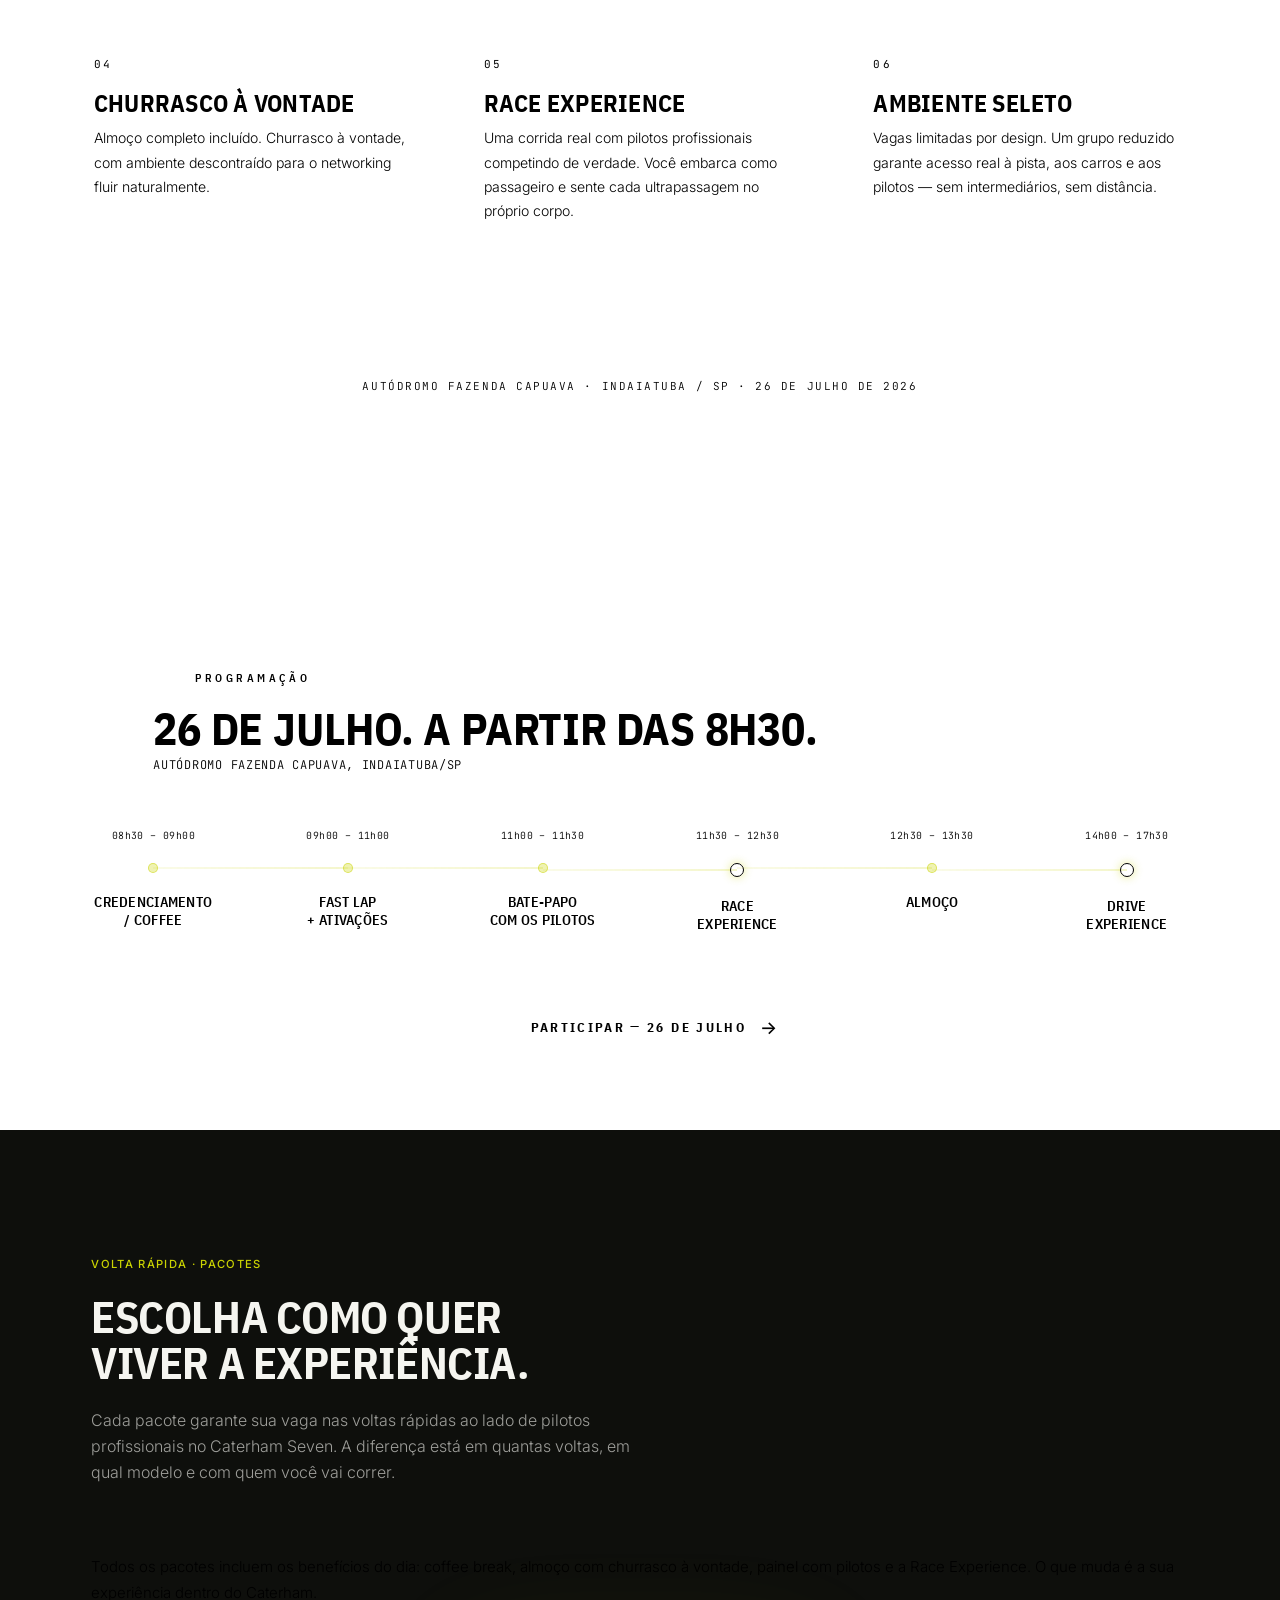
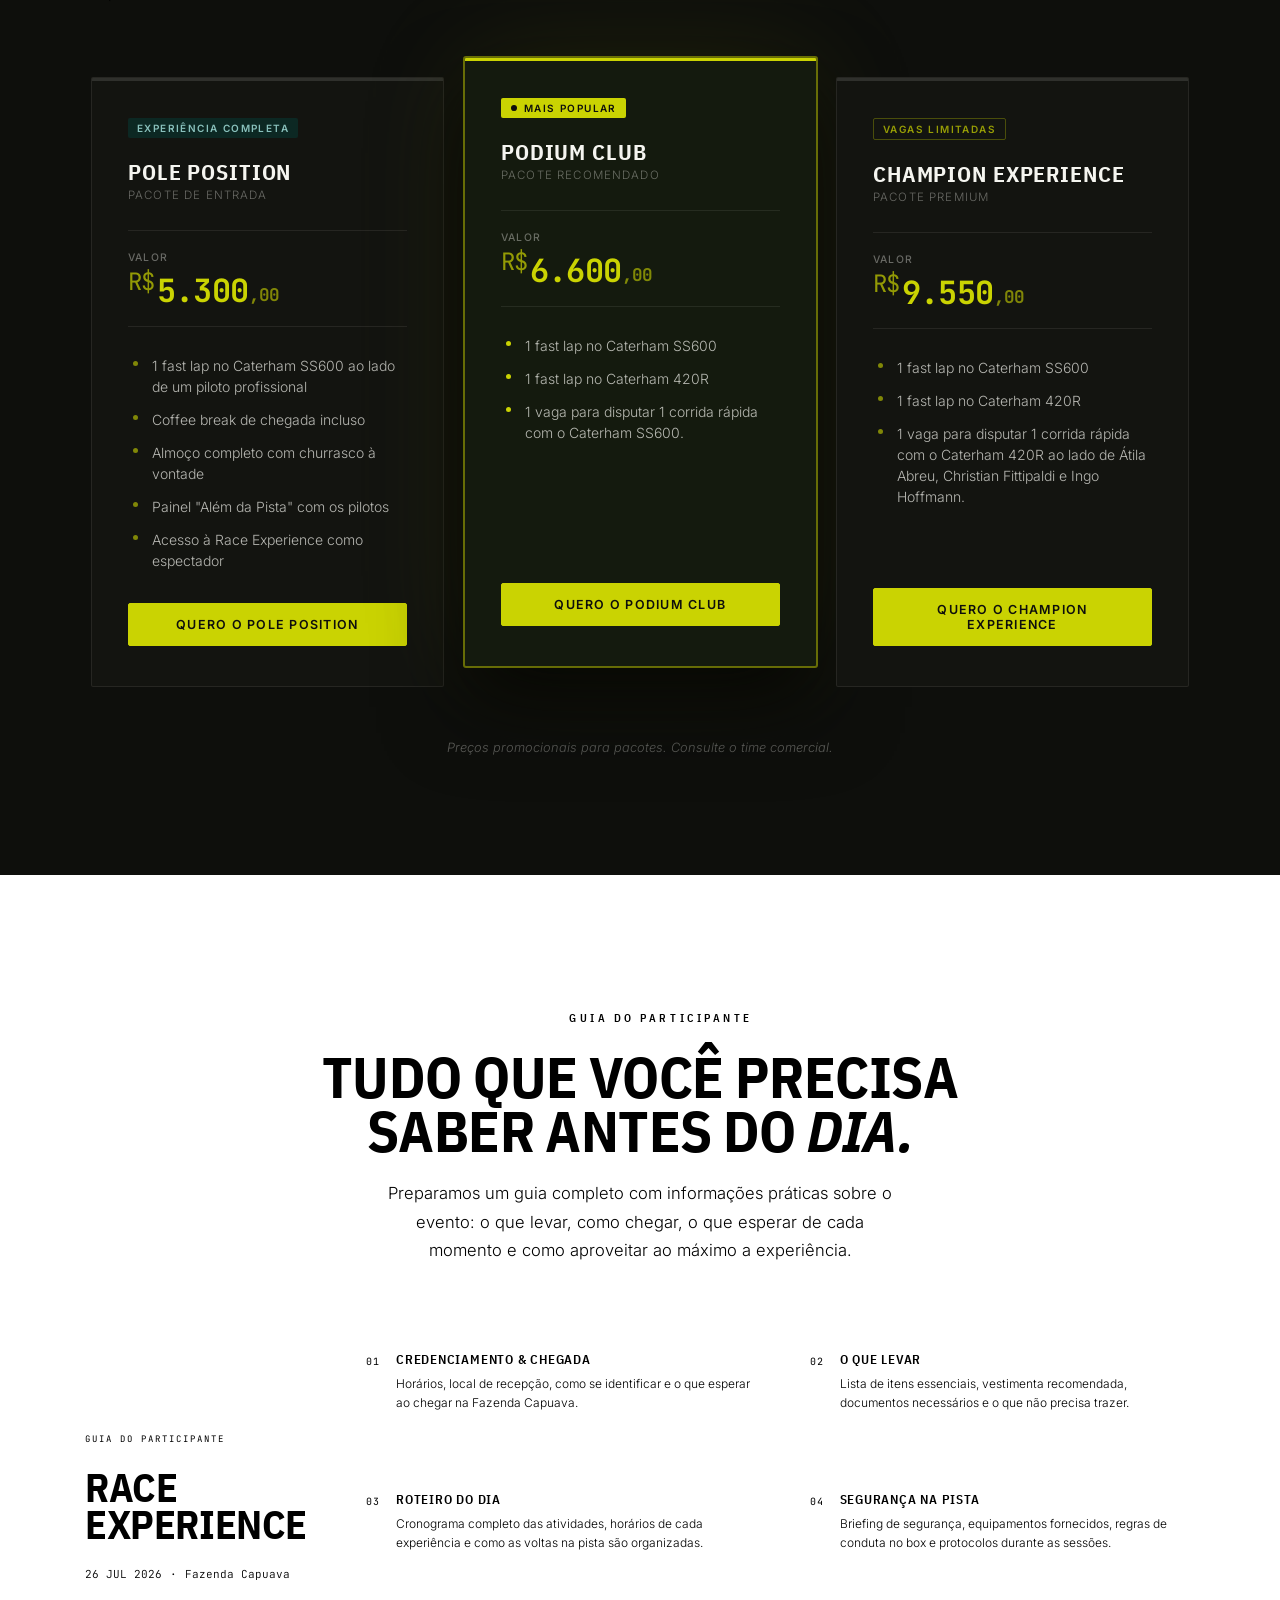
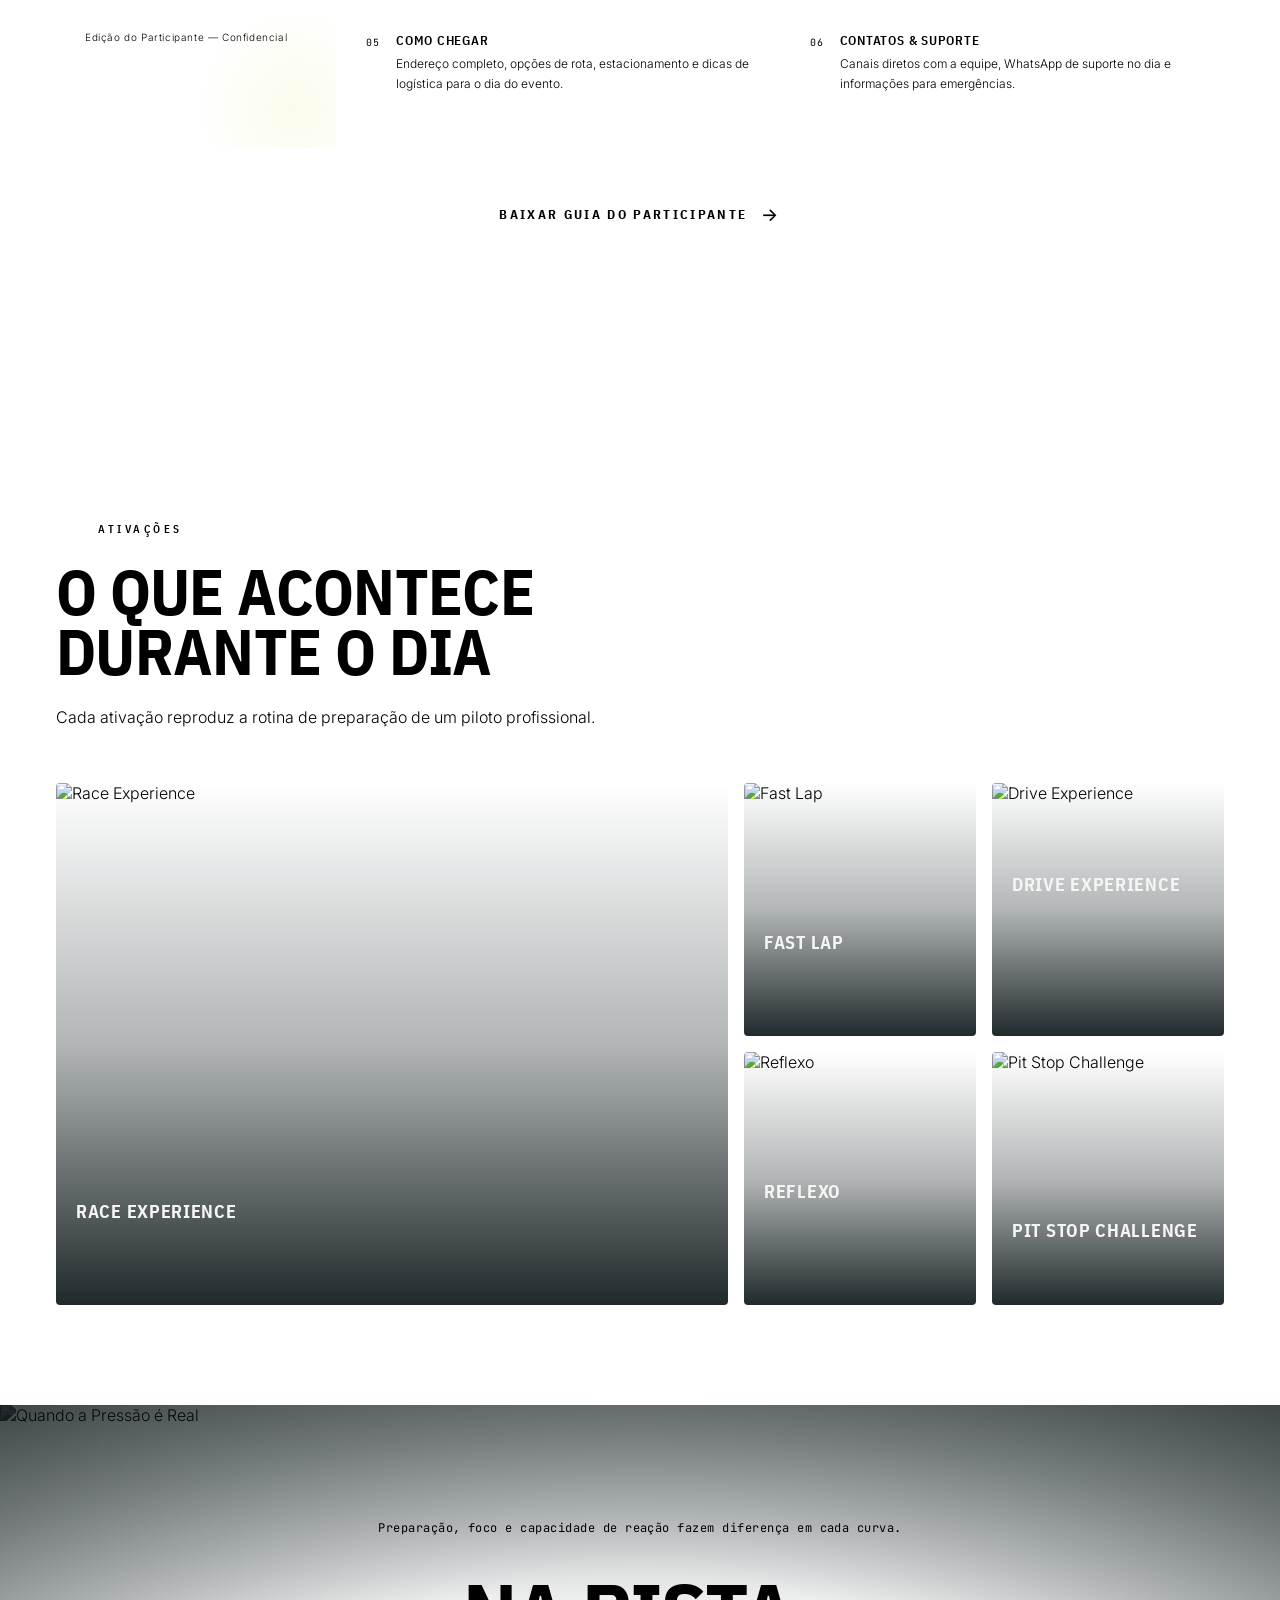
==== commit e91cfec2: "chore: atualiza data da Race Experience de 16 para 26 de julho Atualiza todas as menções na home (ba" ====
--- a/index.html
+++ b/index.html
@@ -18,10 +18,10 @@
 <div class="progress" id="progress"></div>
 
 <!-- Badge flutuante — data do evento -->
-<a href="#sec-packages" class="event-float" aria-label="Participar — 16 de Julho em Indaiatuba/SP">
+<a href="#sec-packages" class="event-float" aria-label="Participar — 26 de Julho em Indaiatuba/SP">
   <span class="ef-flag"></span>
   <div class="ef-body">
-    <span class="ef-date">16 JUL</span>
+    <span class="ef-date">26 JUL</span>
     <span class="ef-place">Indaiatuba · SP</span>
   </div>
   <span class="ef-arrow">→</span>
@@ -96,7 +96,7 @@
       </p>
       <div class="hero-cta d2" data-r="up">
         <a href="#sec-packages" class="btn btn-lime">
-          <span class="flag"></span>PARTICIPAR — 16 DE JULHO
+          <span class="flag"></span>PARTICIPAR — 26 DE JULHO
         </a>
         <a href="https://wa.me/5515998570854?text=Ol%C3%A1%21+Tenho+interesse+na+Race+Experience+e+gostaria+de+mais+informa%C3%A7%C3%B5es+sobre+o+evento." class="btn btn-lime" target="_blank" rel="noopener">
           <span class="flag"></span>FALAR COM O TIME
@@ -106,7 +106,7 @@
 
     <aside class="hero-card d3" data-r="right">
       <div class="lbl">Próxima edição</div>
-      <div class="day">16</div>
+      <div class="day">26</div>
       <div class="month">Julho</div>
       <div class="year">2026 · INDAIATUBA / SP</div>
     </aside>
@@ -532,7 +532,7 @@
         <button
           class="pkg-cta pkg-cta--lime open-lead-modal"
           data-plan="Fast Lap SS600"
-          data-wa="https://wa.me/5515998570854?text=Ol%C3%A1%21+Tenho+interesse+no+Fast+Lap+SS600+da+Race+Experience+(16%2F07).+Pode+me+passar+mais+informa%C3%A7%C3%B5es%3F"
+          data-wa="https://wa.me/5515998570854?text=Ol%C3%A1%21+Tenho+interesse+no+Fast+Lap+SS600+da+Race+Experience+(26%2F07).+Pode+me+passar+mais+informa%C3%A7%C3%B5es%3F"
           data-product-key="fastlap-ss600"
           data-category="Fast Laps"
           data-product="SS600"
@@ -565,7 +565,7 @@
         <button
           class="pkg-cta pkg-cta--lime open-lead-modal"
           data-plan="Fast Lap 420R"
-          data-wa="https://wa.me/5515998570854?text=Ol%C3%A1%21+Tenho+interesse+no+Fast+Lap+420R+da+Race+Experience+(16%2F07).+Pode+me+passar+mais+informa%C3%A7%C3%B5es%3F"
+          data-wa="https://wa.me/5515998570854?text=Ol%C3%A1%21+Tenho+interesse+no+Fast+Lap+420R+da+Race+Experience+(26%2F07).+Pode+me+passar+mais+informa%C3%A7%C3%B5es%3F"
           data-product-key="fastlap-420r"
           data-category="Fast Laps"
           data-product="420R"
@@ -592,7 +592,7 @@
         <button
           class="pkg-cta pkg-cta--lime open-lead-modal"
           data-plan="Fast Lap Combo SS600 + 420R"
-          data-wa="https://wa.me/5515998570854?text=Ol%C3%A1%21+Tenho+interesse+no+Combo+Fast+Lap+(SS600+%2B+420R)+da+Race+Experience+(16%2F07).+Pode+me+passar+mais+informa%C3%A7%C3%B5es%3F"
+          data-wa="https://wa.me/5515998570854?text=Ol%C3%A1%21+Tenho+interesse+no+Combo+Fast+Lap+(SS600+%2B+420R)+da+Race+Experience+(26%2F07).+Pode+me+passar+mais+informa%C3%A7%C3%B5es%3F"
           data-product-key="fastlap-combo"
           data-category="Fast Laps"
           data-product="Fast Laps Combo"
@@ -674,7 +674,7 @@
 
     <div class="evo-footnote" data-r="up">
       <span class="evo-footnote-line"></span>
-      <p class="evo-footnote-text">Autódromo Fazenda Capuava · Indaiatuba / SP · 16 de Julho de 2026</p>
+      <p class="evo-footnote-text">Autódromo Fazenda Capuava · Indaiatuba / SP · 26 de Julho de 2026</p>
       <span class="evo-footnote-line"></span>
     </div>
 
@@ -682,13 +682,13 @@
 </section>
 
 <!-- ════════════════════════════════════════════════════════
-     §6  CRONOGRAMA 16 DE JULHO
+     §6  CRONOGRAMA 26 DE JULHO
 ════════════════════════════════════════════════════════ -->
 <section id="sec-cronograma">
   <div class="legacy-cronograma" data-r>
     <div class="legacy-cronograma-header">
       <span class="label">PROGRAMAÇÃO</span>
-      <h3>16 de Julho. A partir das 8h30.</h3>
+      <h3>26 de Julho. A partir das 8h30.</h3>
       <p>Autódromo Fazenda Capuava, Indaiatuba/SP</p>
     </div>
 
@@ -727,7 +727,7 @@
 
     <div class="crono-cta">
       <a href="#sec-packages" class="btn btn-lime">
-        <span class="flag"></span>PARTICIPAR — 16 DE JULHO
+        <span class="flag"></span>PARTICIPAR — 26 DE JULHO
       </a>
     </div>
   </div>
@@ -781,7 +781,7 @@
         <button
           class="pkg-cta pkg-cta--lime open-lead-modal"
           data-plan="Pole Position"
-          data-wa="https://wa.me/5515998570854?text=Ol%C3%A1%21+Tenho+interesse+no+pacote+POLE+POSITION+da+Race+Experience+(16%2F07).+Pode+me+passar+mais+informa%C3%A7%C3%B5es%3F"
+          data-wa="https://wa.me/5515998570854?text=Ol%C3%A1%21+Tenho+interesse+no+pacote+POLE+POSITION+da+Race+Experience+(26%2F07).+Pode+me+passar+mais+informa%C3%A7%C3%B5es%3F"
           data-product-key="race-pole-position"
           data-category="Race Experience"
           data-product="Pole Position"
@@ -824,7 +824,7 @@
         <button
           class="pkg-cta pkg-cta--lime open-lead-modal"
           data-plan="Podium Club"
-          data-wa="https://wa.me/5515998570854?text=Ol%C3%A1%21+Tenho+interesse+no+pacote+PODIUM+CLUB+da+Race+Experience+(16%2F07).+Pode+me+passar+mais+informa%C3%A7%C3%B5es%3F"
+          data-wa="https://wa.me/5515998570854?text=Ol%C3%A1%21+Tenho+interesse+no+pacote+PODIUM+CLUB+da+Race+Experience+(26%2F07).+Pode+me+passar+mais+informa%C3%A7%C3%B5es%3F"
           data-product-key="race-podium-club"
           data-category="Race Experience"
           data-product="Podium Club"
@@ -863,7 +863,7 @@
         <button
           class="pkg-cta pkg-cta--lime open-lead-modal"
           data-plan="Champion Experience"
-          data-wa="https://wa.me/5515998570854?text=Ol%C3%A1%21+Tenho+interesse+no+pacote+CHAMPION+EXPERIENCE+da+Race+Experience+(16%2F07).+Pode+me+passar+mais+informa%C3%A7%C3%B5es%3F"
+          data-wa="https://wa.me/5515998570854?text=Ol%C3%A1%21+Tenho+interesse+no+pacote+CHAMPION+EXPERIENCE+da+Race+Experience+(26%2F07).+Pode+me+passar+mais+informa%C3%A7%C3%B5es%3F"
           data-product-key="race-champion-experience"
           data-category="Race Experience"
           data-product="Champion Experience"
@@ -899,7 +899,7 @@
           <span class="pdf-cover-label mono">Guia do Participante</span>
           <h3 class="pdf-cover-title">Race<br>Experience</h3>
           <div class="pdf-cover-meta">
-            <span>16 JUL 2026</span>
+            <span>26 JUL 2026</span>
             <span class="pdf-cover-sep">·</span>
             <span>Fazenda Capuava</span>
           </div>
@@ -1160,7 +1160,7 @@
       <h2 class="plt-new-headline">Ao lado de quem vive<br>performance no limite.</h2>
       <p class="plt-new-intro">
         A Race Experience é conduzida por profissionais que construíram suas carreiras
-        dentro do automobilismo de alto nível — com pilotos confirmados para o evento de 16/07
+        dentro do automobilismo de alto nível — com pilotos confirmados para o evento de 26/07
         e nomes disponíveis para contratações privadas exclusivas.
       </p>
     </div>
@@ -1169,7 +1169,7 @@
     <div class="plt-group-label" data-r>
       <span class="plt-group-tag">
         <span class="plt-group-dot plt-group-dot--confirmed"></span>
-        Confirmados para 16/07
+        Confirmados para 26/07
       </span>
     </div>
 
@@ -1495,14 +1495,14 @@
     <div class="final-cta-inner" data-r>
       <div class="final-cta-rule"></div>
       <h2 class="final-cta-headline">
-        16 de Julho. Os lugares são limitados.
+        26 de Julho. Os lugares são limitados.
       </h2>
       <p class="final-cta-subtext">
         Se você deseja participar da próxima edição ou contratar a experiência,
         entre para a lista de interesse para receber informações.
       </p>
       <div class="final-cta-actions">
-        <a href="https://wa.me/5515998570854?text=Ol%C3%A1%21+Tenho+interesse+em+participar+da+Race+Experience+do+dia+16+de+julho.+Gostaria+de+mais+informa%C3%A7%C3%B5es." class="btn btn-lime final-cta-btn" target="_blank" rel="noopener noreferrer">
+        <a href="https://wa.me/5515998570854?text=Ol%C3%A1%21+Tenho+interesse+em+participar+da+Race+Experience+do+dia+26+de+julho.+Gostaria+de+mais+informa%C3%A7%C3%B5es." class="btn btn-lime final-cta-btn" target="_blank" rel="noopener noreferrer">
           FALAR COM O TIME
         </a>
         <a href="https://wa.me/5515998570854?text=Ol%C3%A1%21+Tenho+interesse+em+solicitar+uma+Race+Experience+privada+para+o+meu+evento.+Gostaria+de+mais+informa%C3%A7%C3%B5es+sobre+como+organizar." class="btn btn-outline final-cta-btn" target="_blank" rel="noopener noreferrer">
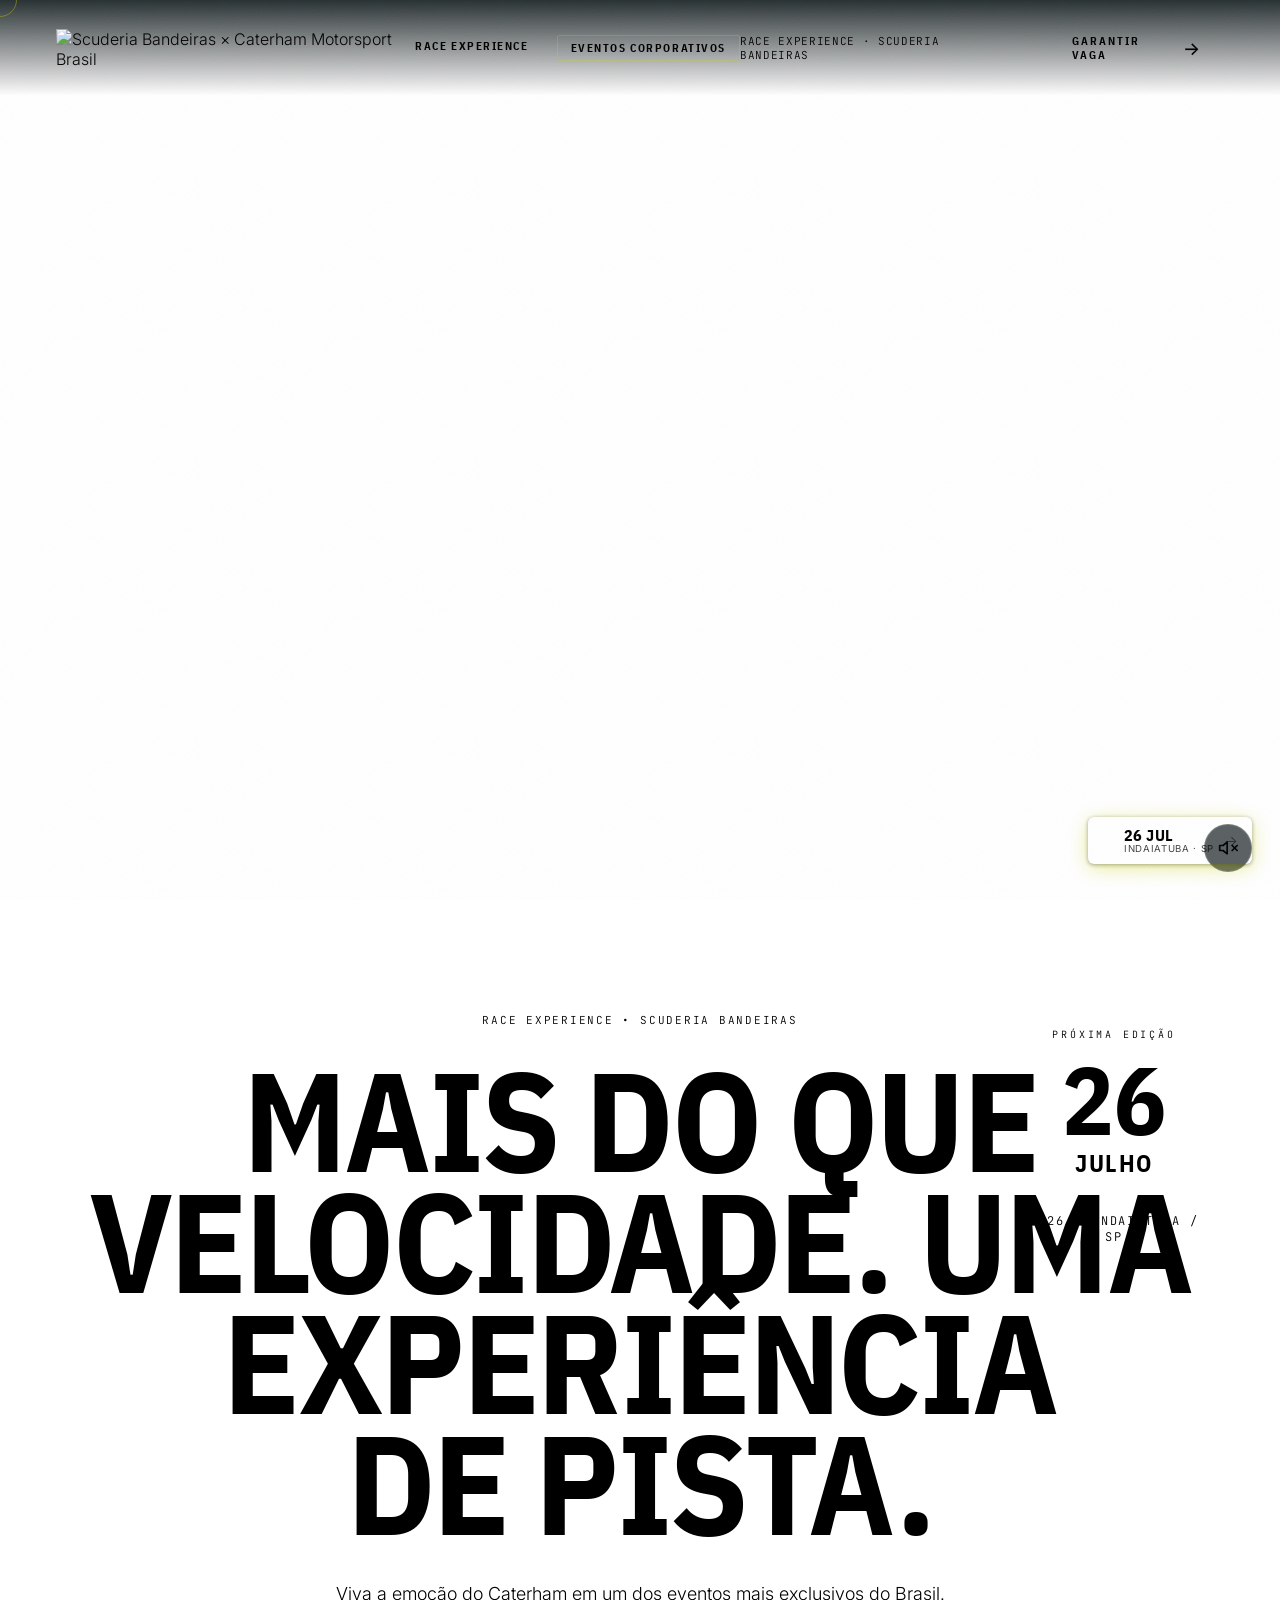
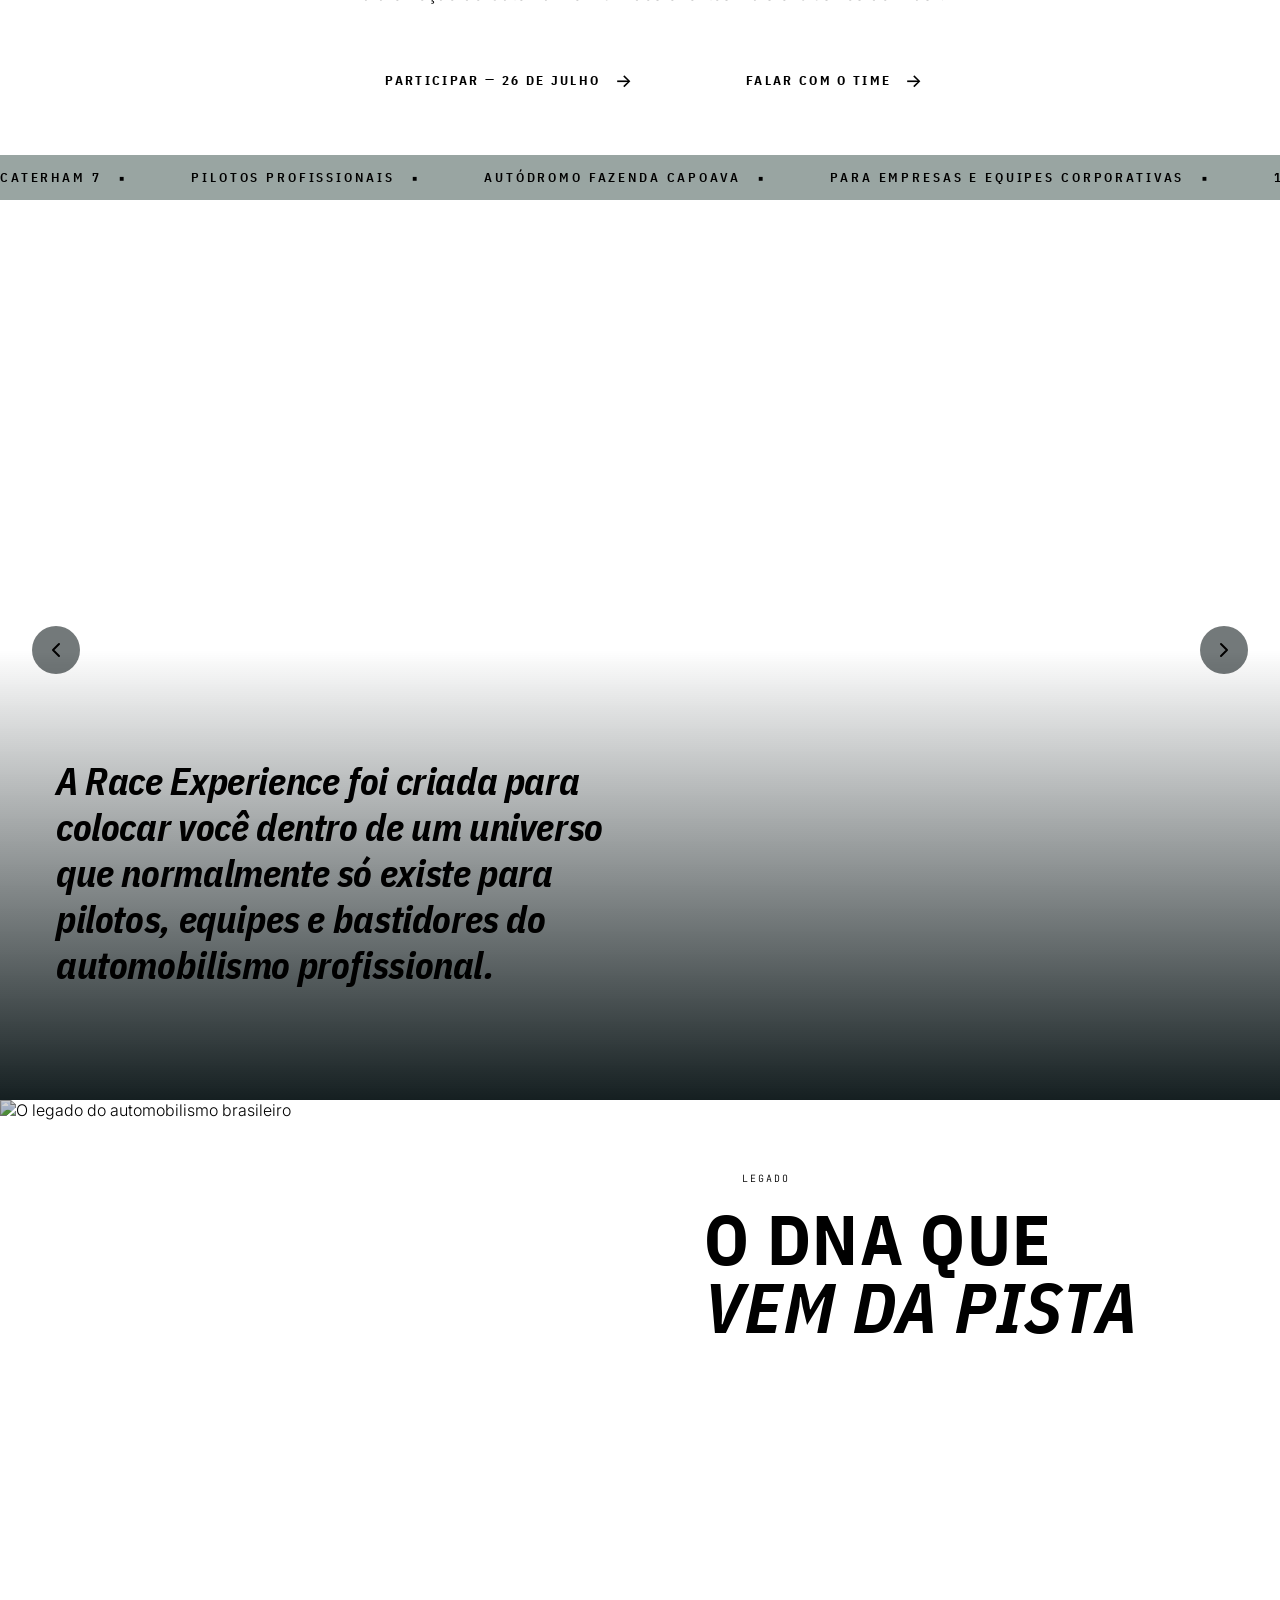
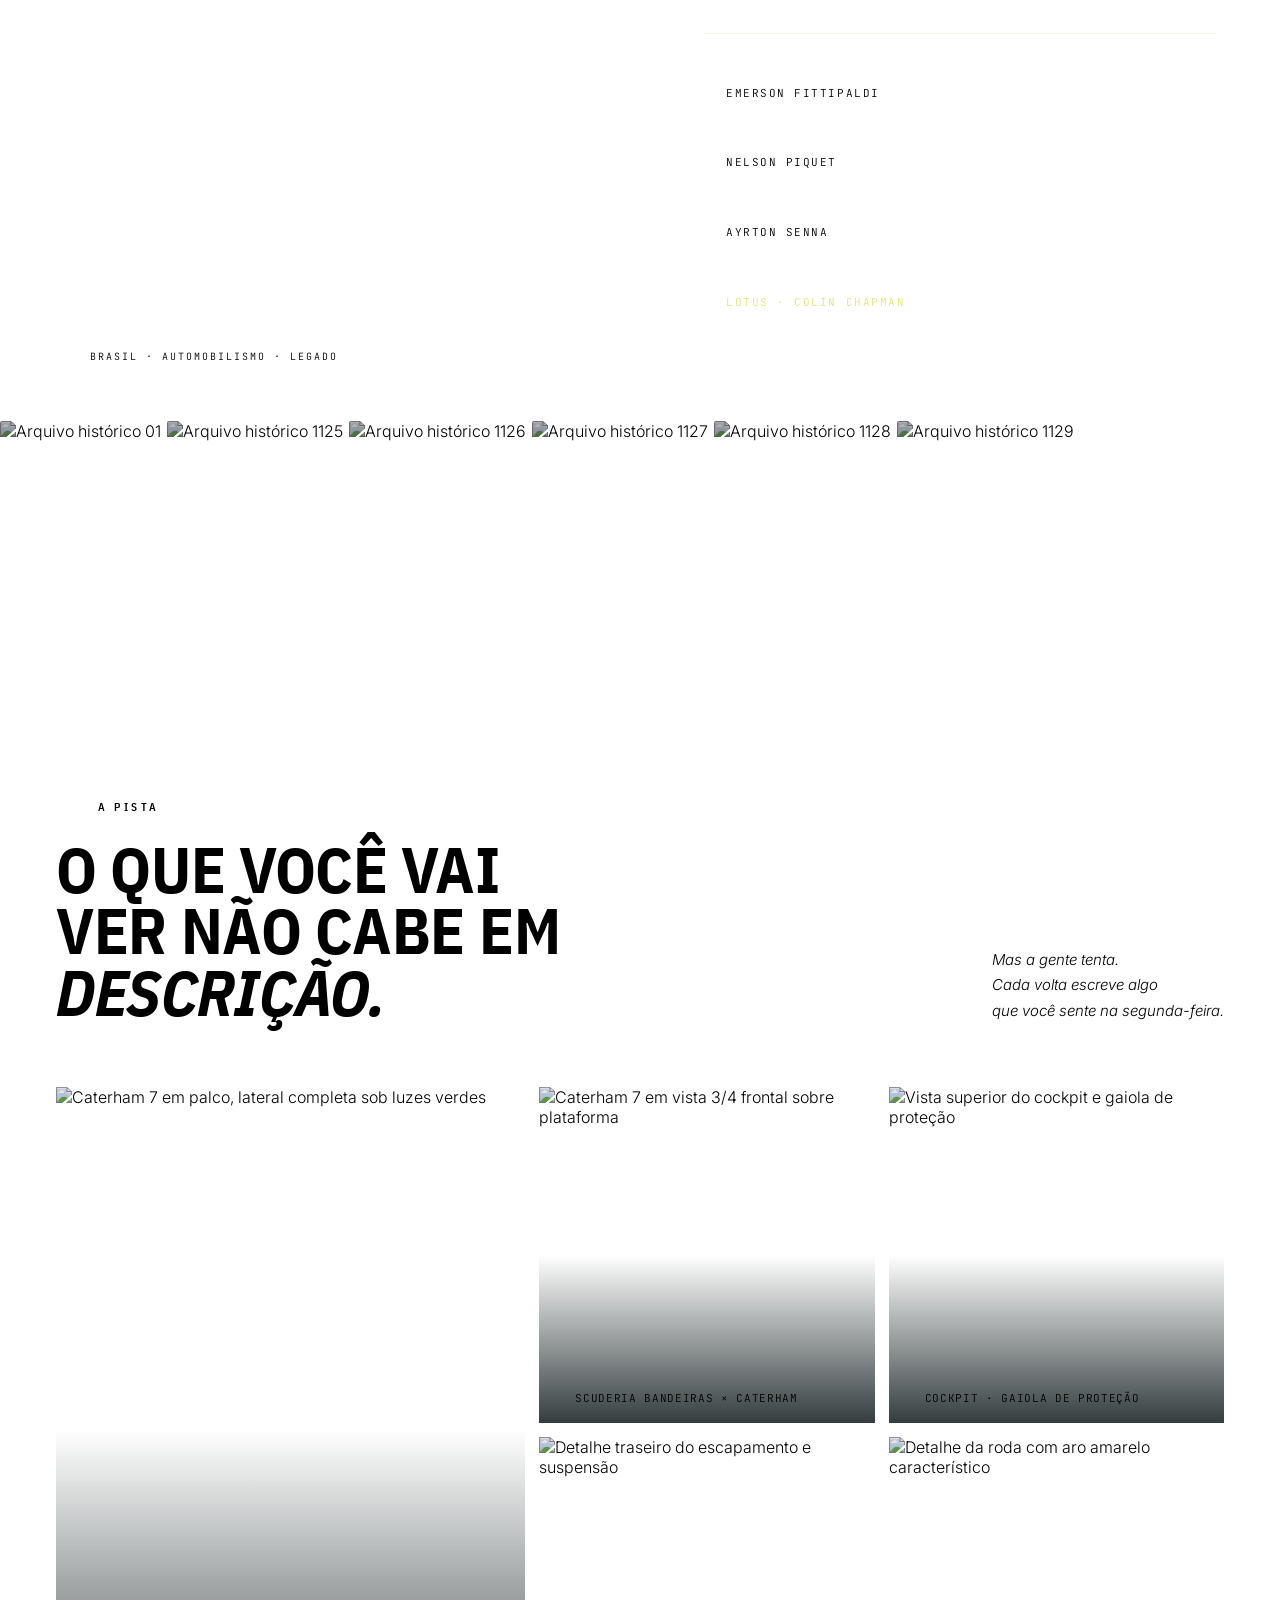
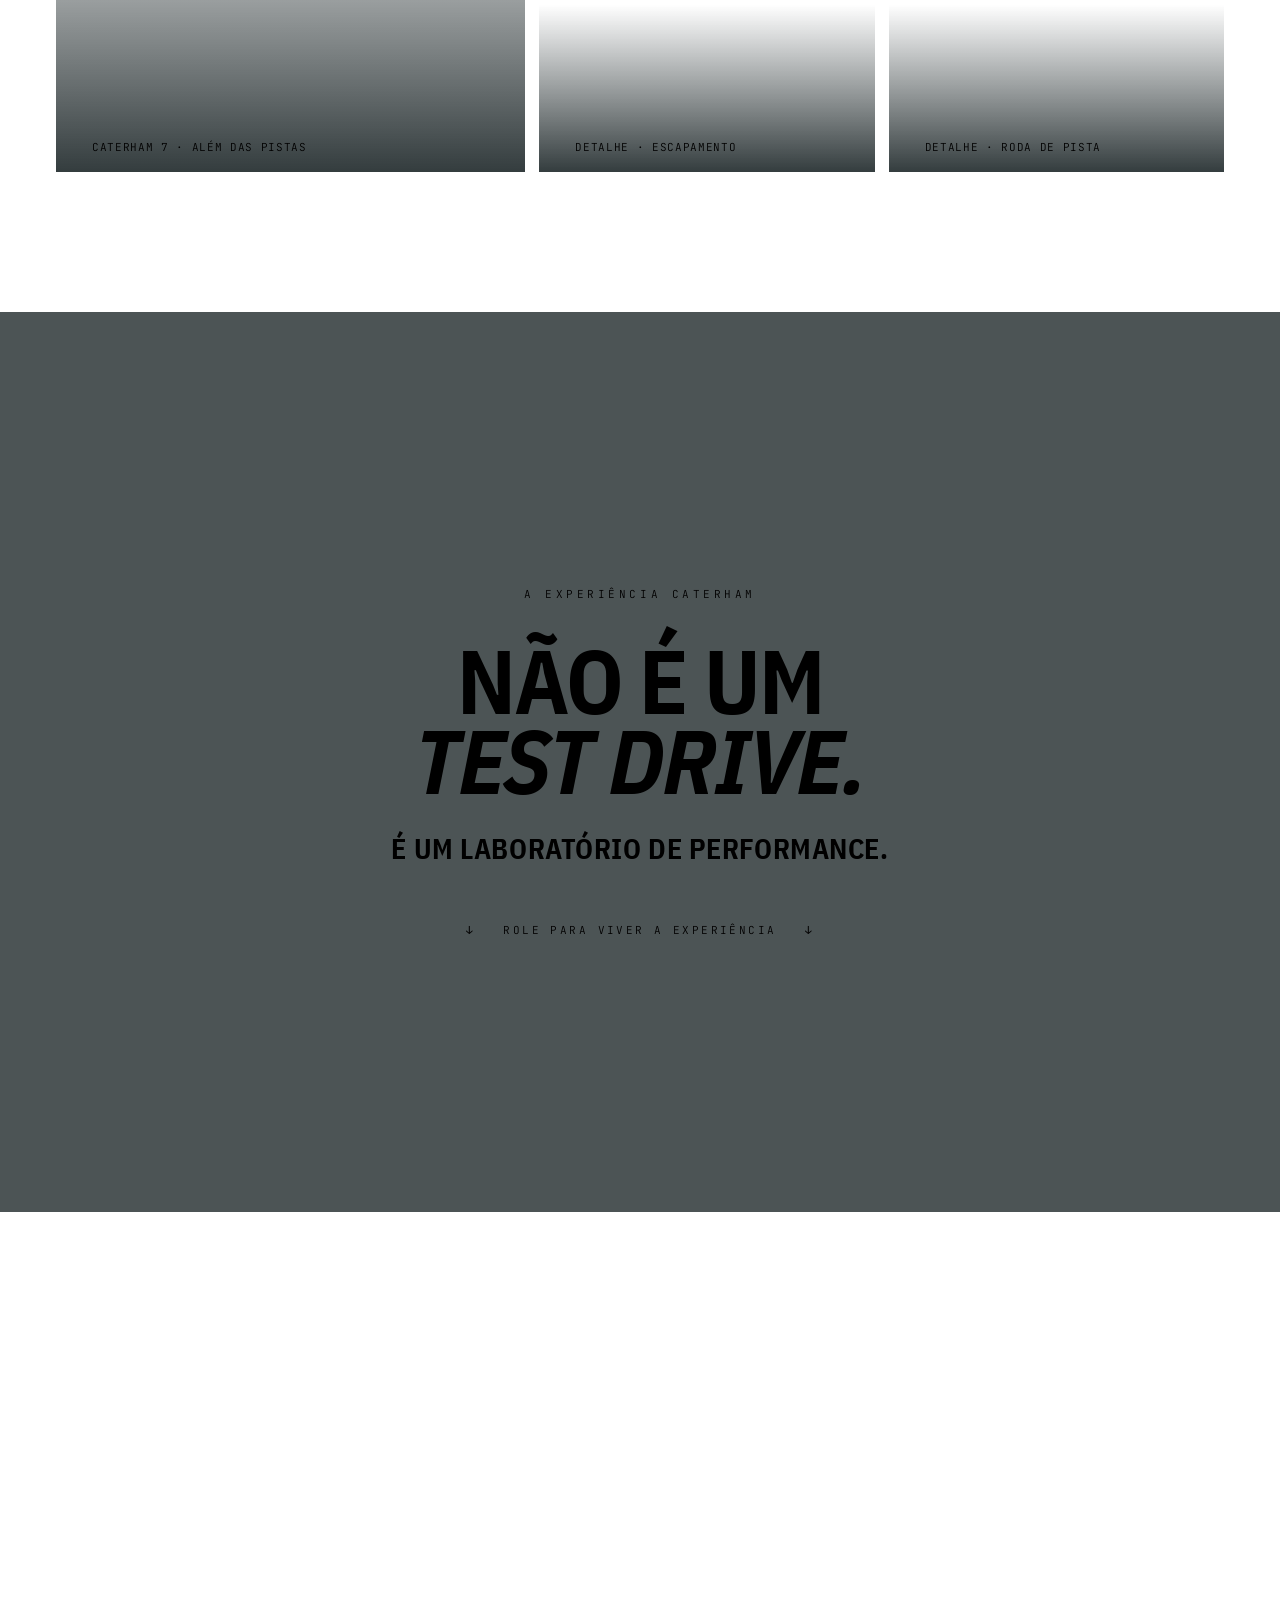
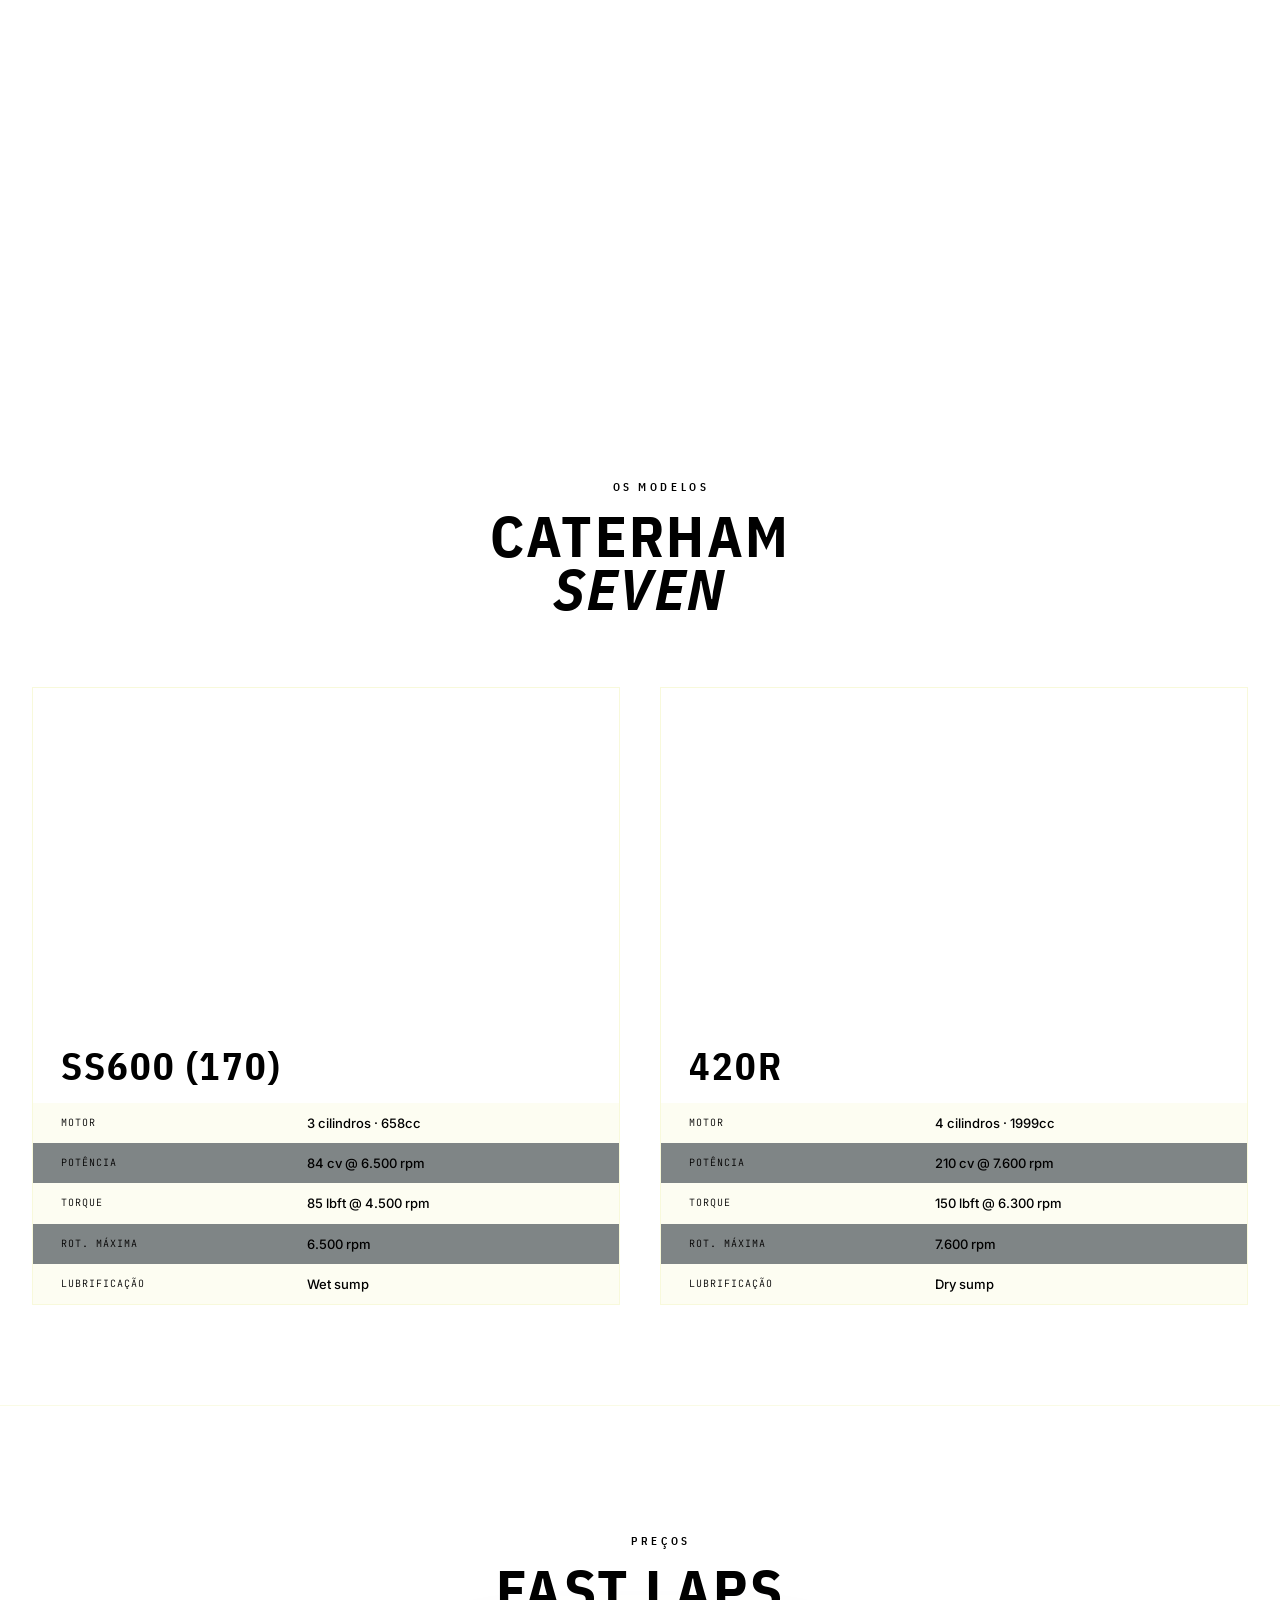
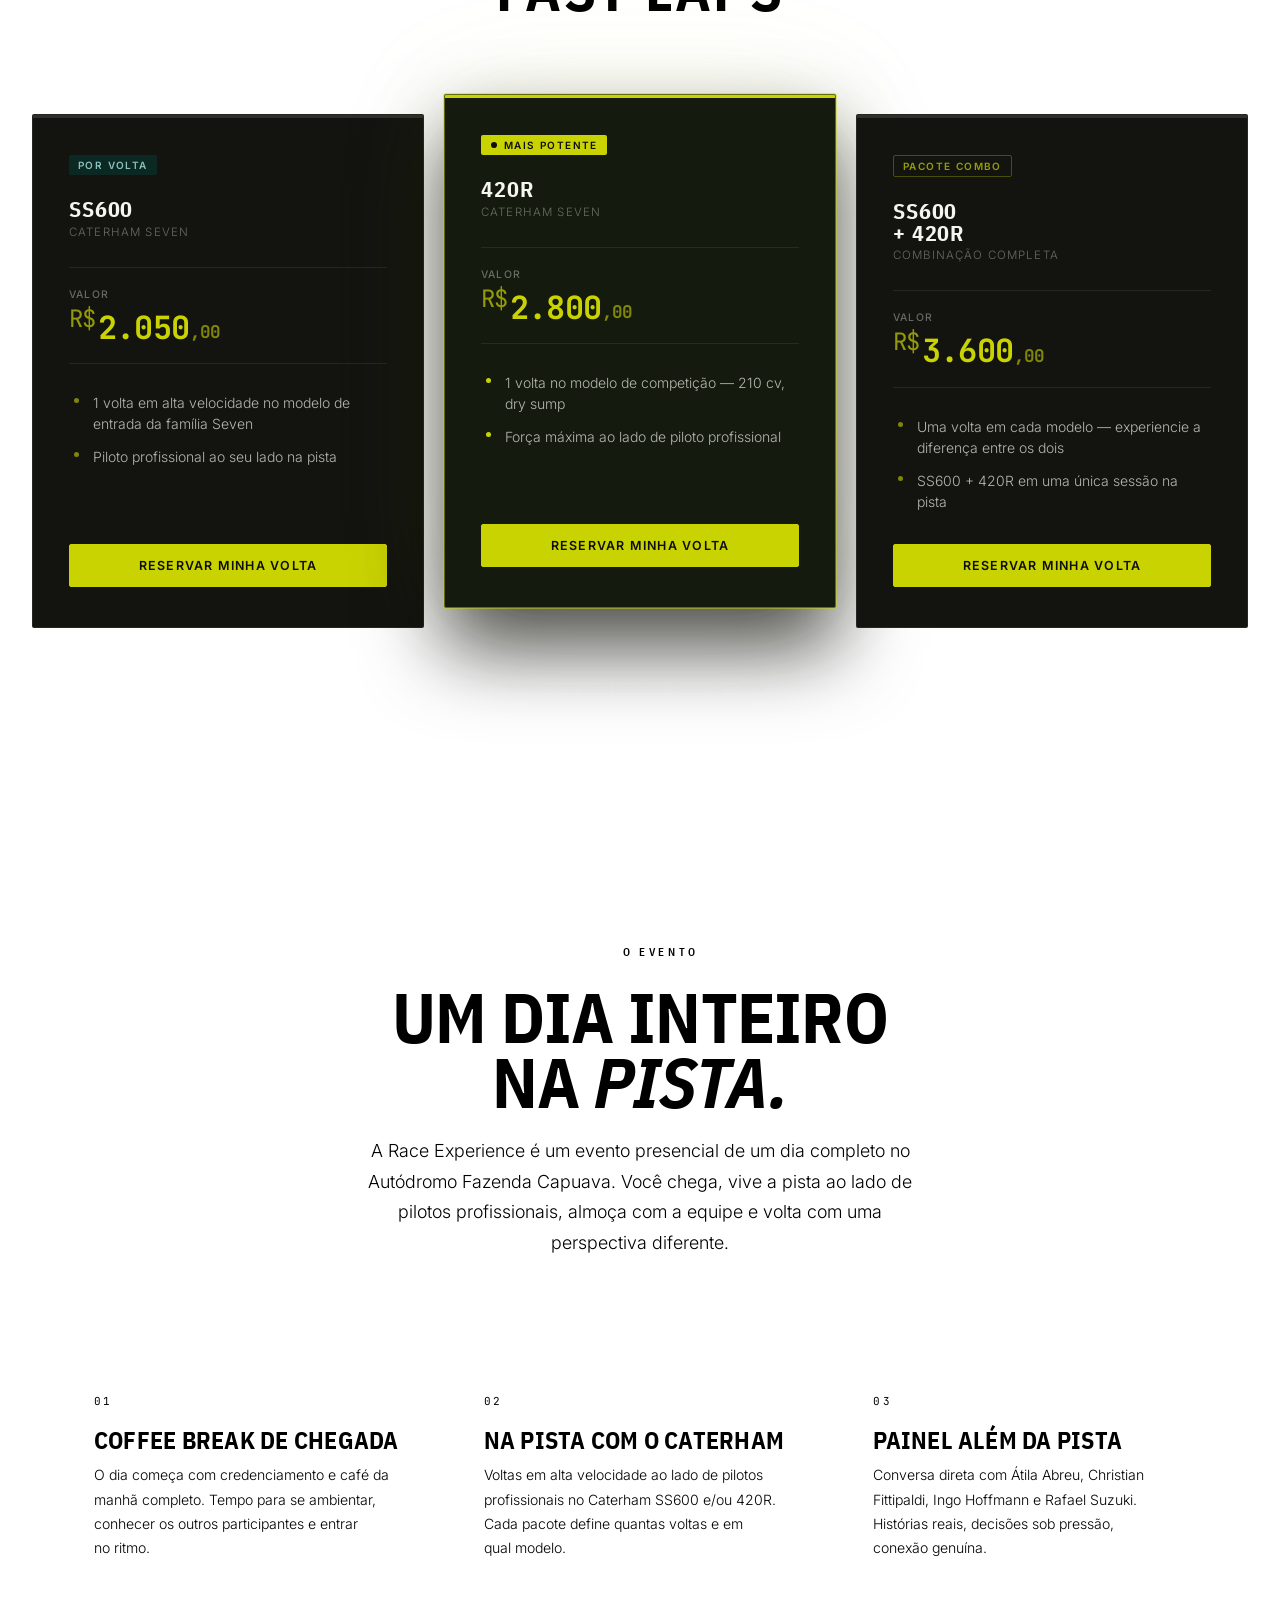
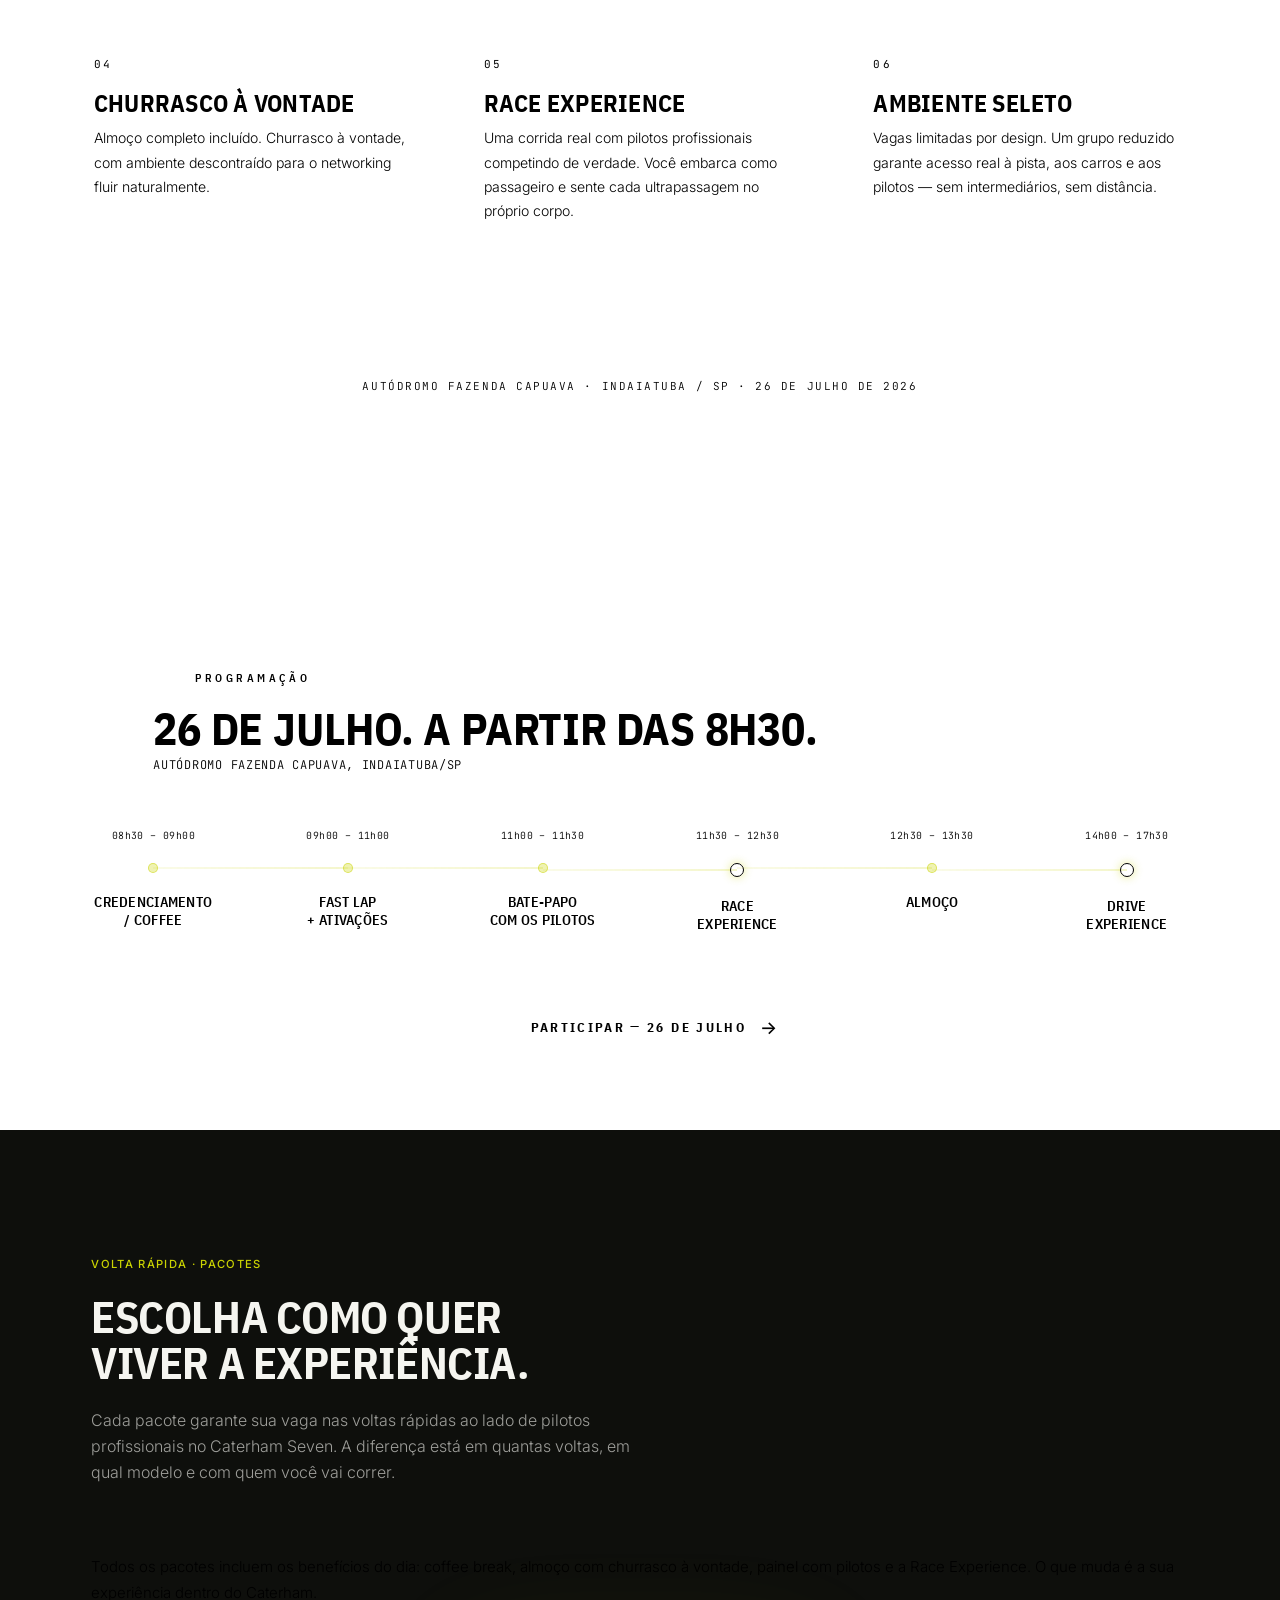
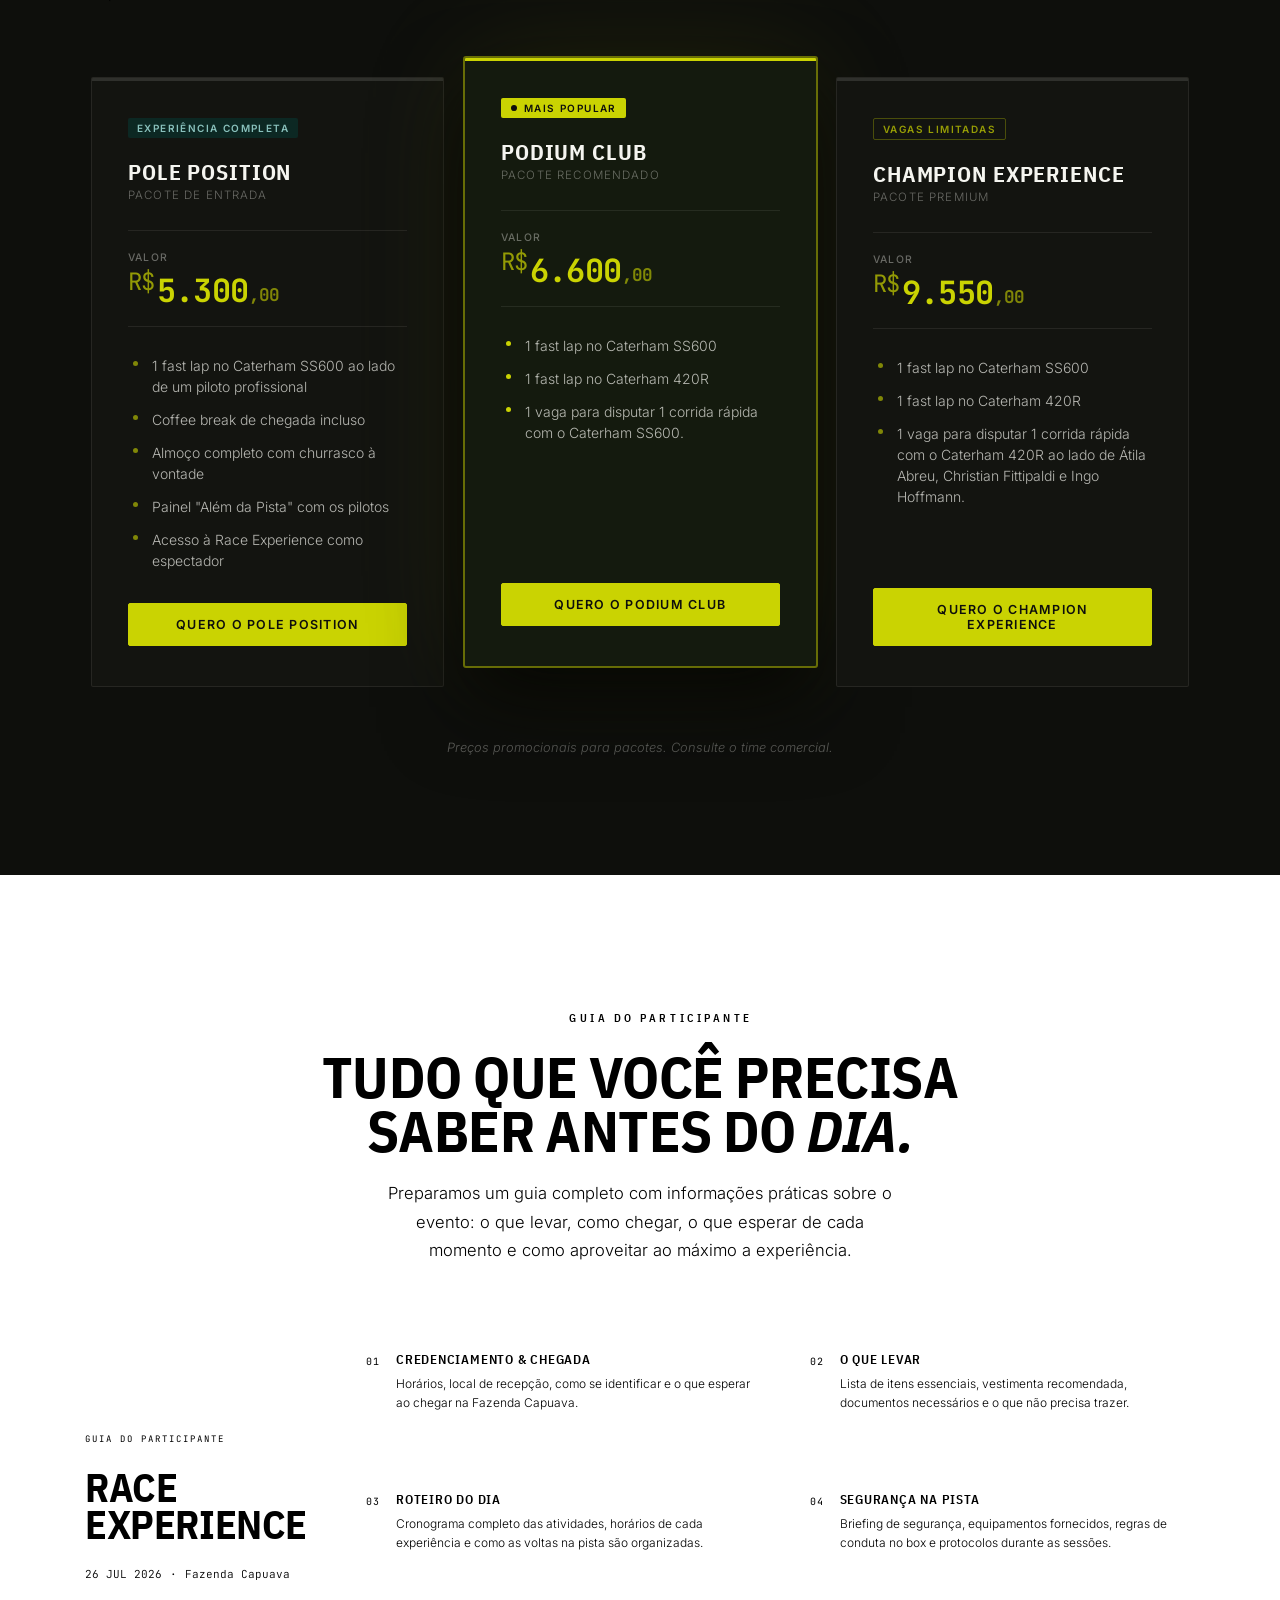
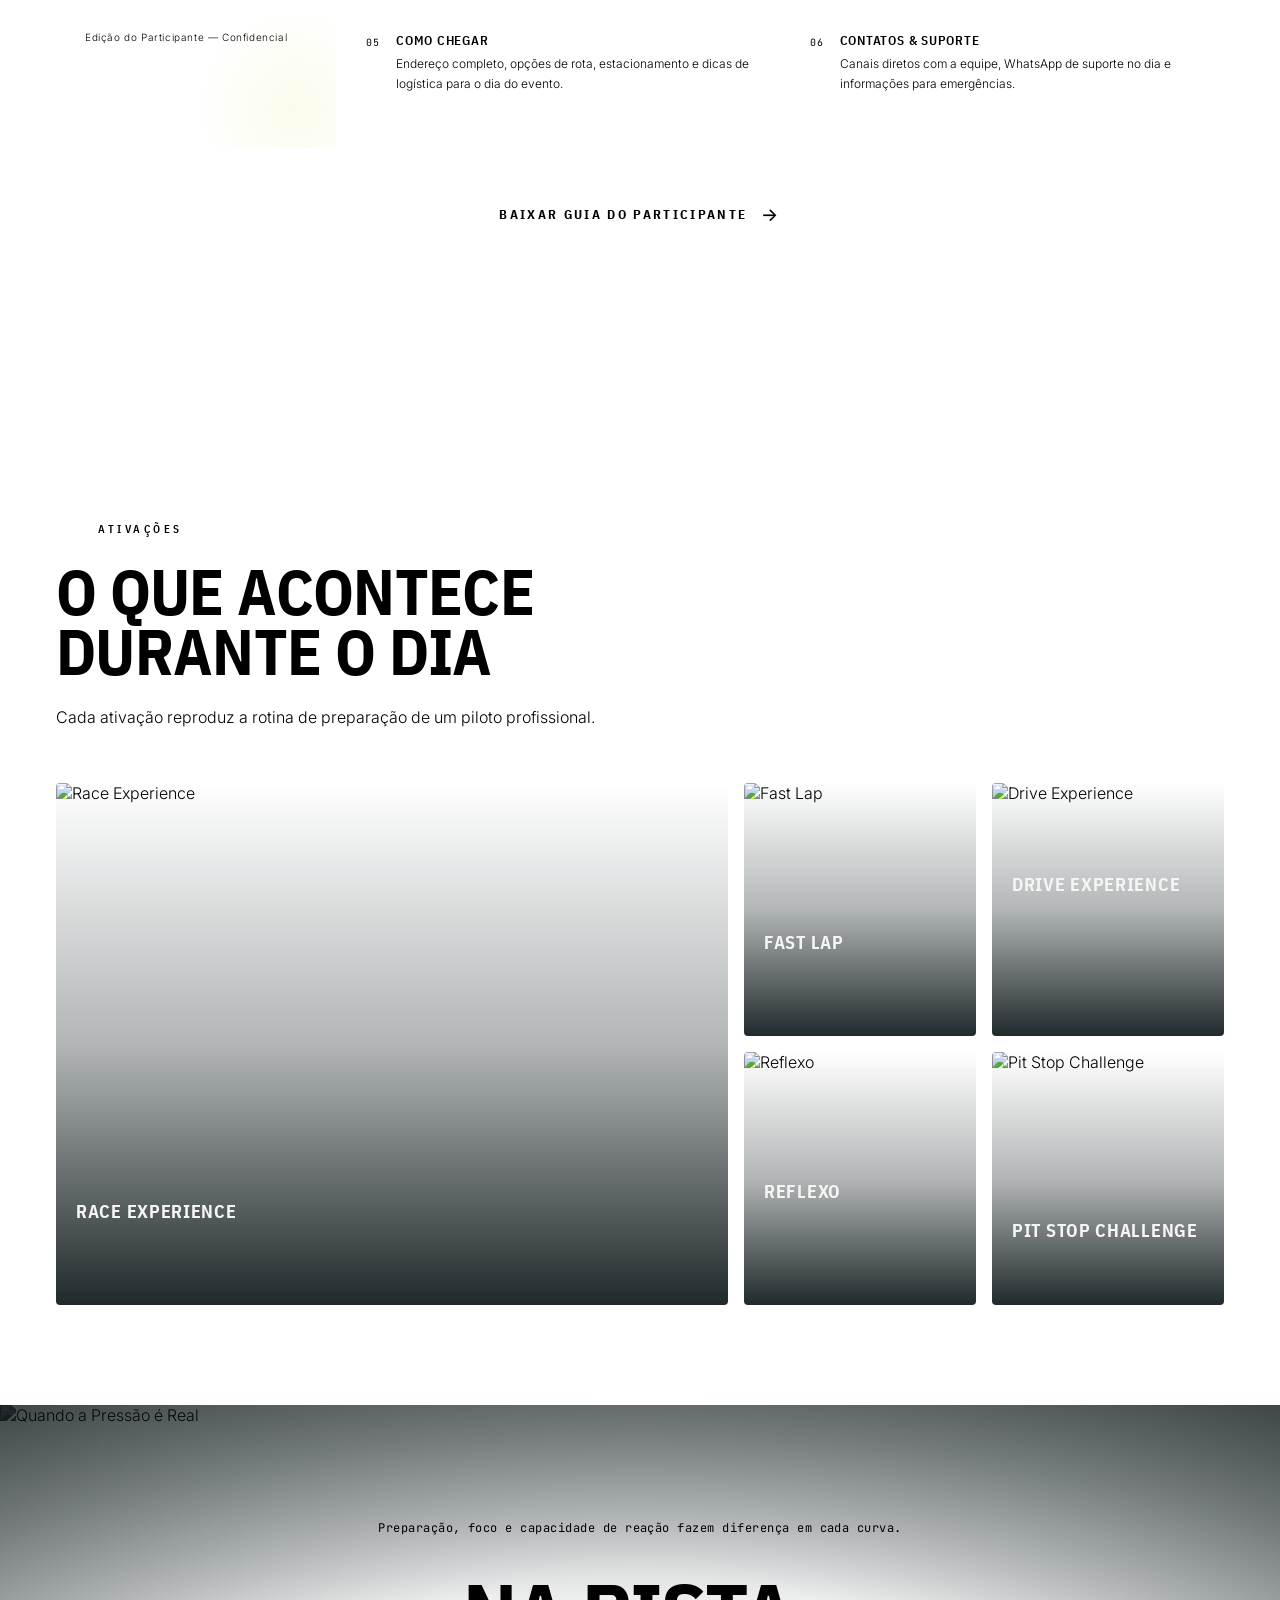
==== commit 353306f6: "chore: remove pop-up de escassez e adiciona msg personalizada no CTA de Team Building Remove o modal" ====
--- a/index.html
+++ b/index.html
@@ -1532,38 +1532,6 @@
   </div>
 </footer>
 
-<!-- ══════════════════ MODAL — ESCASSEZ 1º LOTE ════════════════════ -->
-<div id="scarcity-modal" class="scarcity-modal" role="dialog" aria-modal="true" aria-labelledby="scarcity-modal-title" aria-hidden="true">
-  <div class="scarcity-modal-overlay" id="scarcityOverlay"></div>
-  <div class="scarcity-modal-box">
-    <button class="scarcity-modal-close" id="scarcityClose" aria-label="Fechar modal">
-      <svg width="12" height="12" viewBox="0 0 12 12" fill="none" aria-hidden="true">
-        <line x1="1" y1="1" x2="11" y2="11" stroke="currentColor" stroke-width="1.5" stroke-linecap="round"/>
-        <line x1="11" y1="1" x2="1" y2="11" stroke="currentColor" stroke-width="1.5" stroke-linecap="round"/>
-      </svg>
-    </button>
-
-    <div class="scarcity-modal-badge">
-      <span class="scarcity-modal-dot"></span>
-      LOTE 1 · PREÇO ESPECIAL
-    </div>
-
-    <h2 class="scarcity-modal-title" id="scarcity-modal-title">
-      Últimas vagas<br>do 1º Lote.
-    </h2>
-
-    <p class="scarcity-modal-body">Os preços atuais são exclusivos para o primeiro lote. Quando as vagas se esgotarem, o valor sobe. A data se aproxima — e as vagas são limitadas.</p>
-
-    <a
-      href="#sec-packages"
-      class="btn btn-lime scarcity-modal-cta"
-      id="scarcityCtaBtn"
-    >VER OS PACOTES</a>
-
-    <button class="scarcity-modal-dismiss" id="scarcityDismiss">Ver mais tarde</button>
-  </div>
-</div>
-
 <!-- ══════════════════ LEAD MODAL (captura → CRM + WA) ══════════════════ -->
 <div id="lead-modal" class="lead-modal" role="dialog" aria-modal="true" aria-labelledby="lead-modal-title" aria-hidden="true">
   <div class="lead-modal-overlay" id="leadModalOverlay"></div>
--- a/styles/components.css
+++ b/styles/components.css
@@ -6269,7 +6269,7 @@
 }
 
 /* ════════════════════════════════════════════════════════
-   §MODAL  ESCASSEZ / URGÊNCIA  (#scarcity-modal)
+   §BADGE LOTE  (reaproveitado pelo lead-modal)
 ════════════════════════════════════════════════════════ */
 
 @keyframes scarcity-overlay-in {
@@ -6280,92 +6280,6 @@
 @keyframes dot-pulse {
   0%, 100% { opacity: 1; transform: scale(1); }
   50%       { opacity: .3; transform: scale(1.8); }
-}
-
-.scarcity-modal {
-  position: fixed;
-  inset: 0;
-  z-index: 9990;
-  display: flex;
-  align-items: center;
-  justify-content: center;
-  padding: 20px;
-  pointer-events: none;
-  opacity: 0;
-  transition: opacity .35s ease;
-}
-
-.scarcity-modal--open {
-  opacity: 1;
-  pointer-events: all;
-}
-
-.scarcity-modal-overlay {
-  position: absolute;
-  inset: 0;
-  background: rgba(1,12,14,.88);
-  backdrop-filter: blur(8px);
-  -webkit-backdrop-filter: blur(8px);
-}
-
-.scarcity-modal--open .scarcity-modal-overlay {
-  animation: scarcity-overlay-in .35s ease both;
-}
-
-.scarcity-modal-box {
-  position: relative;
-  z-index: 1;
-  background: var(--ink-1);
-  border: 1px solid var(--lime-20);
-  box-shadow:
-    0 0 0 1px rgba(202,211,2,.07),
-    0 32px 80px rgba(0,0,0,.85),
-    0 0 72px rgba(202,211,2,.07),
-    inset 0 1px 0 rgba(255,255,255,.04);
-  padding: clamp(36px, 5vw, 56px) clamp(28px, 4vw, 48px);
-  max-width: 480px;
-  width: 100%;
-  border-radius: 3px;
-  opacity: 0;
-  transform: translateY(28px) scale(.96);
-  transition:
-    opacity .4s cubic-bezier(.2,.8,.2,1) .06s,
-    transform .4s cubic-bezier(.2,.8,.2,1) .06s;
-}
-
-/* Barra lime topo */
-.scarcity-modal-box::before {
-  content: '';
-  position: absolute;
-  top: 0; left: 0;
-  width: 100%; height: 3px;
-  background: var(--lime);
-  border-radius: 3px 3px 0 0;
-}
-
-.scarcity-modal--open .scarcity-modal-box {
-  opacity: 1;
-  transform: translateY(0) scale(1);
-}
-
-.scarcity-modal-close {
-  position: absolute;
-  top: 16px; right: 16px;
-  width: 34px; height: 34px;
-  border-radius: 50%;
-  background: var(--paper-08);
-  border: 1px solid var(--paper-12);
-  color: var(--paper-60);
-  font-size: 15px; line-height: 1;
-  display: flex; align-items: center; justify-content: center;
-  cursor: pointer;
-  transition: background .2s, border-color .2s, color .2s;
-}
-
-.scarcity-modal-close:hover {
-  background: var(--paper-18);
-  border-color: var(--paper-18);
-  color: var(--paper);
 }
 
 .scarcity-modal-badge {
@@ -6394,85 +6308,6 @@
   animation: dot-pulse 1.8s ease-in-out infinite;
 }
 
-.scarcity-modal-title {
-  font-family: 'IBM Plex Sans Condensed', sans-serif;
-  font-weight: 700;
-  font-size: clamp(26px, 3.8vw, 40px);
-  text-transform: uppercase;
-  letter-spacing: -.01em;
-  line-height: .93;
-  color: var(--paper);
-  margin: 0 0 16px;
-}
-
-.scarcity-modal-body {
-  font-family: 'Inter', sans-serif;
-  font-weight: 300;
-  font-size: 15px;
-  line-height: 1.7;
-  color: var(--paper-60);
-  margin: 0 0 28px;
-}
-
-.scarcity-modal-spots {
-  display: flex;
-  align-items: center;
-  gap: 16px;
-  padding: 18px 20px;
-  background: rgba(202,211,2,.06);
-  border: 1px solid var(--lime-20);
-  border-radius: 2px;
-  margin-bottom: 28px;
-}
-
-.scarcity-spots-num {
-  font-family: 'IBM Plex Sans Condensed', sans-serif;
-  font-weight: 700;
-  font-size: clamp(52px, 7vw, 76px);
-  line-height: .88;
-  color: var(--lime);
-  letter-spacing: -.02em;
-  flex-shrink: 0;
-}
-
-.scarcity-spots-label {
-  font-family: 'Inter', sans-serif;
-  font-weight: 300;
-  font-size: 14px;
-  line-height: 1.55;
-  color: var(--paper-60);
-}
-
-/* Herda .btn .btn-lime — apenas sobrescreve layout */
-.scarcity-modal-cta {
-  width: 100%;
-  justify-content: center;
-  margin-bottom: 14px;
-}
-
-.scarcity-modal-dismiss {
-  display: block;
-  text-align: center;
-  font-family: 'Inter', sans-serif;
-  font-weight: 400;
-  font-size: 12px;
-  color: var(--paper-40);
-  text-decoration: none;
-  background: none;
-  border: none;
-  cursor: pointer;
-  transition: color .2s;
-  letter-spacing: .04em;
-  padding: 6px 0;
-  width: 100%;
-}
-
-.scarcity-modal-dismiss:hover { color: var(--paper-60); }
-
-@media (max-width: 480px) {
-  .scarcity-modal { padding: 12px; }
-  .scarcity-modal-box { padding: 32px 20px 28px; }
-}
 
 /* ════════════════════════════════════════════════════════
    §PKG+  #sec-packages — elementos adicionais
